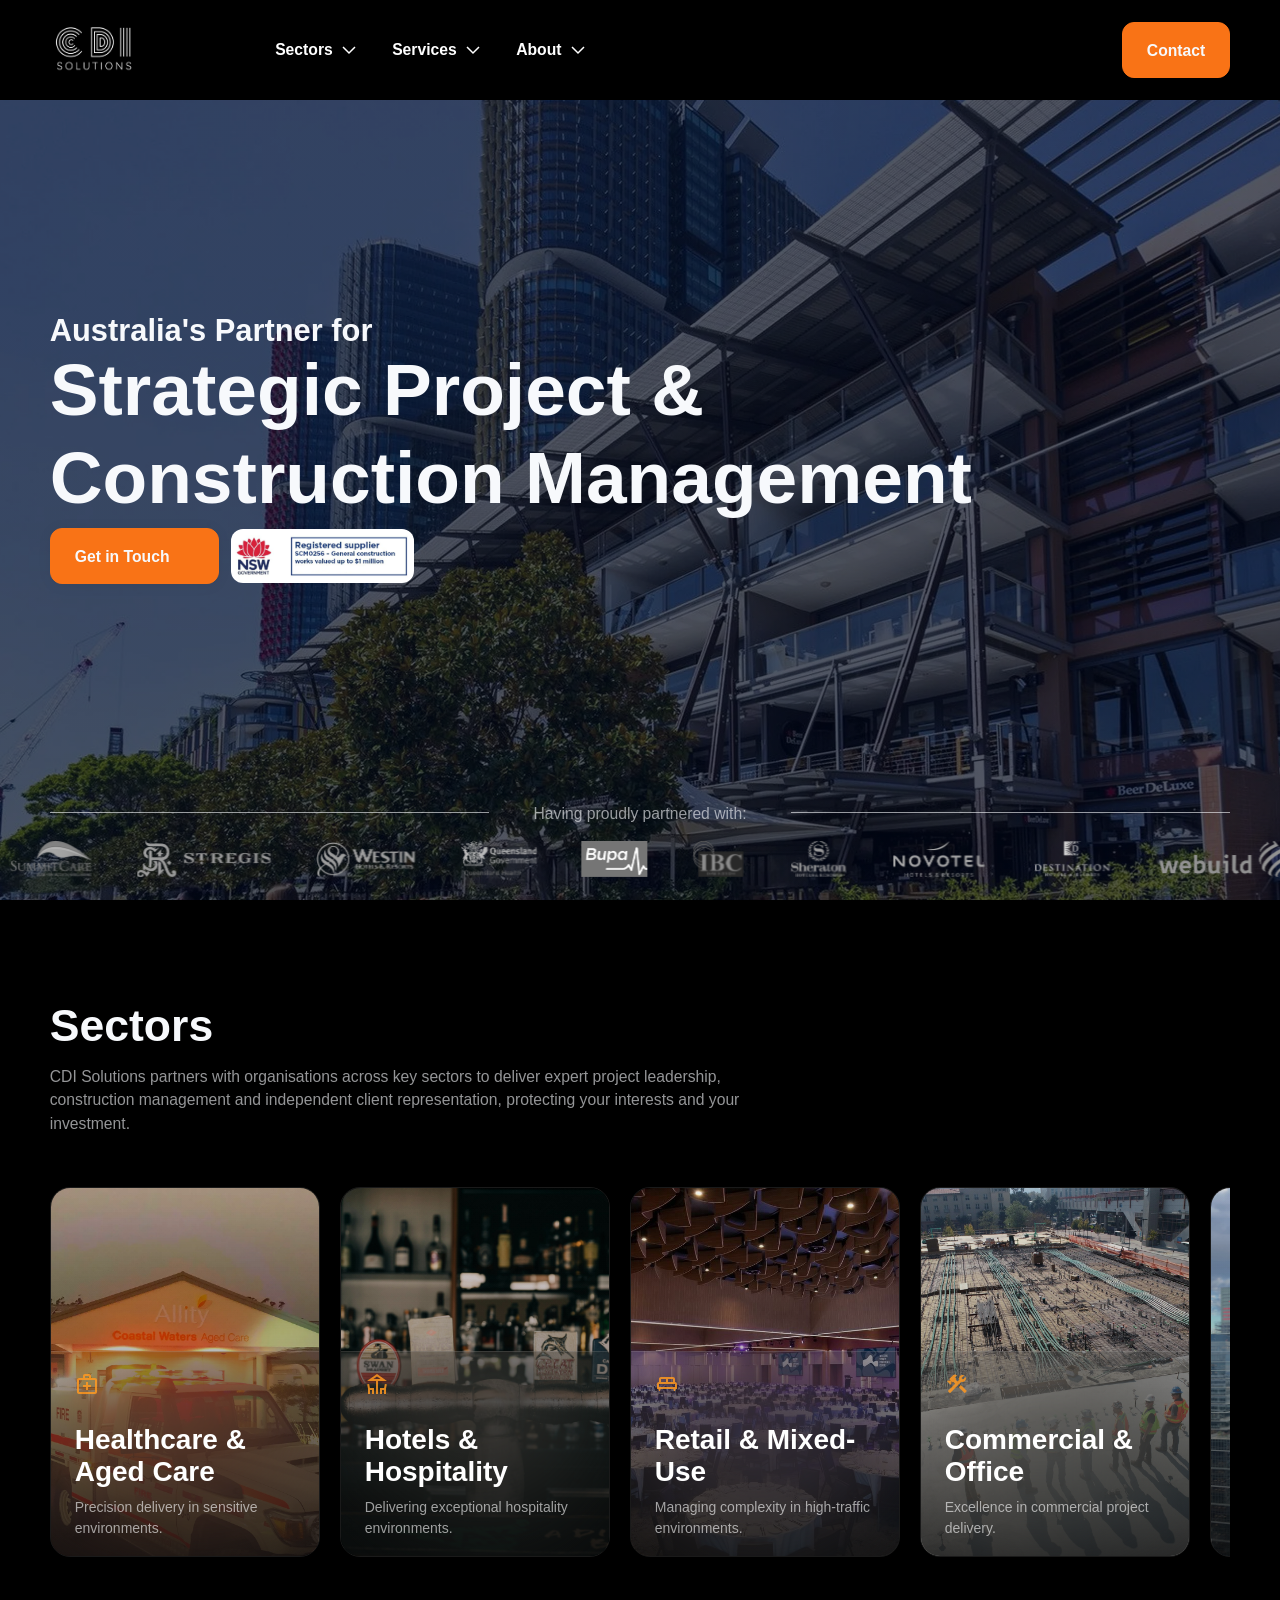
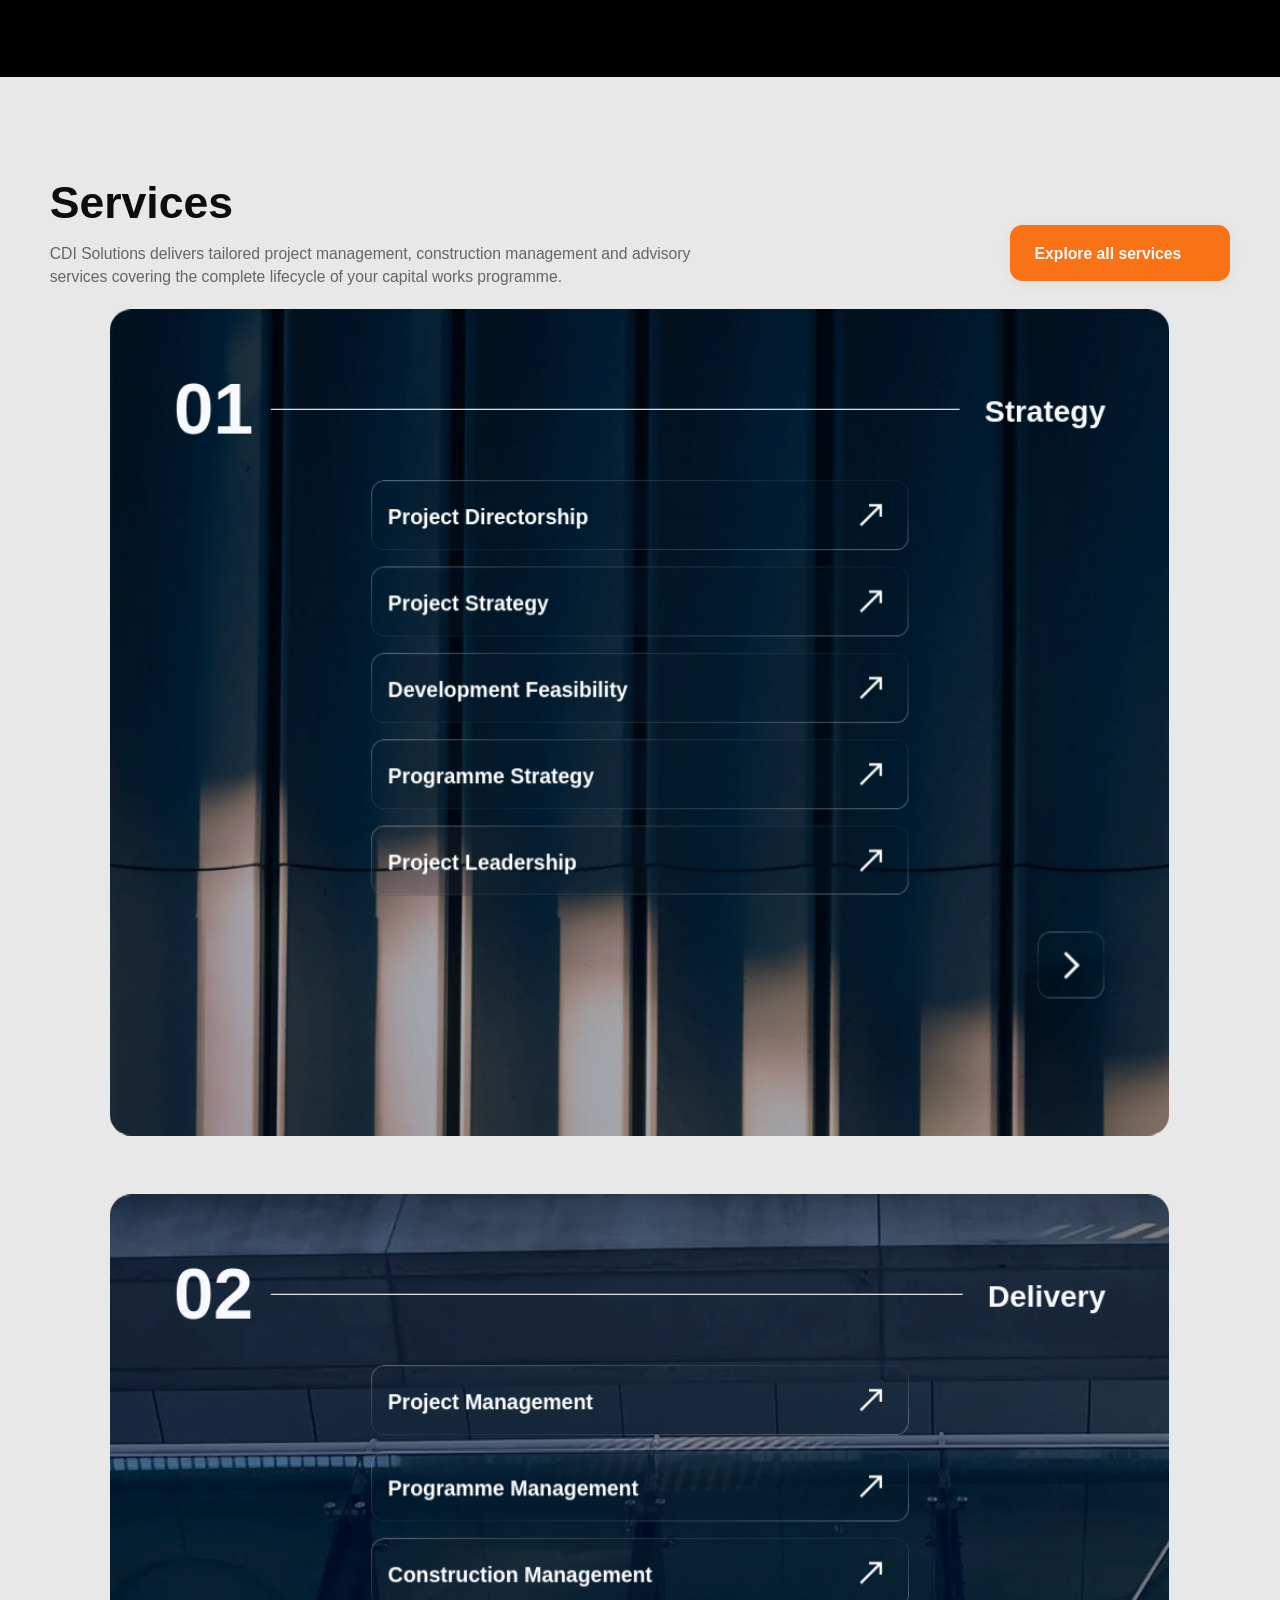
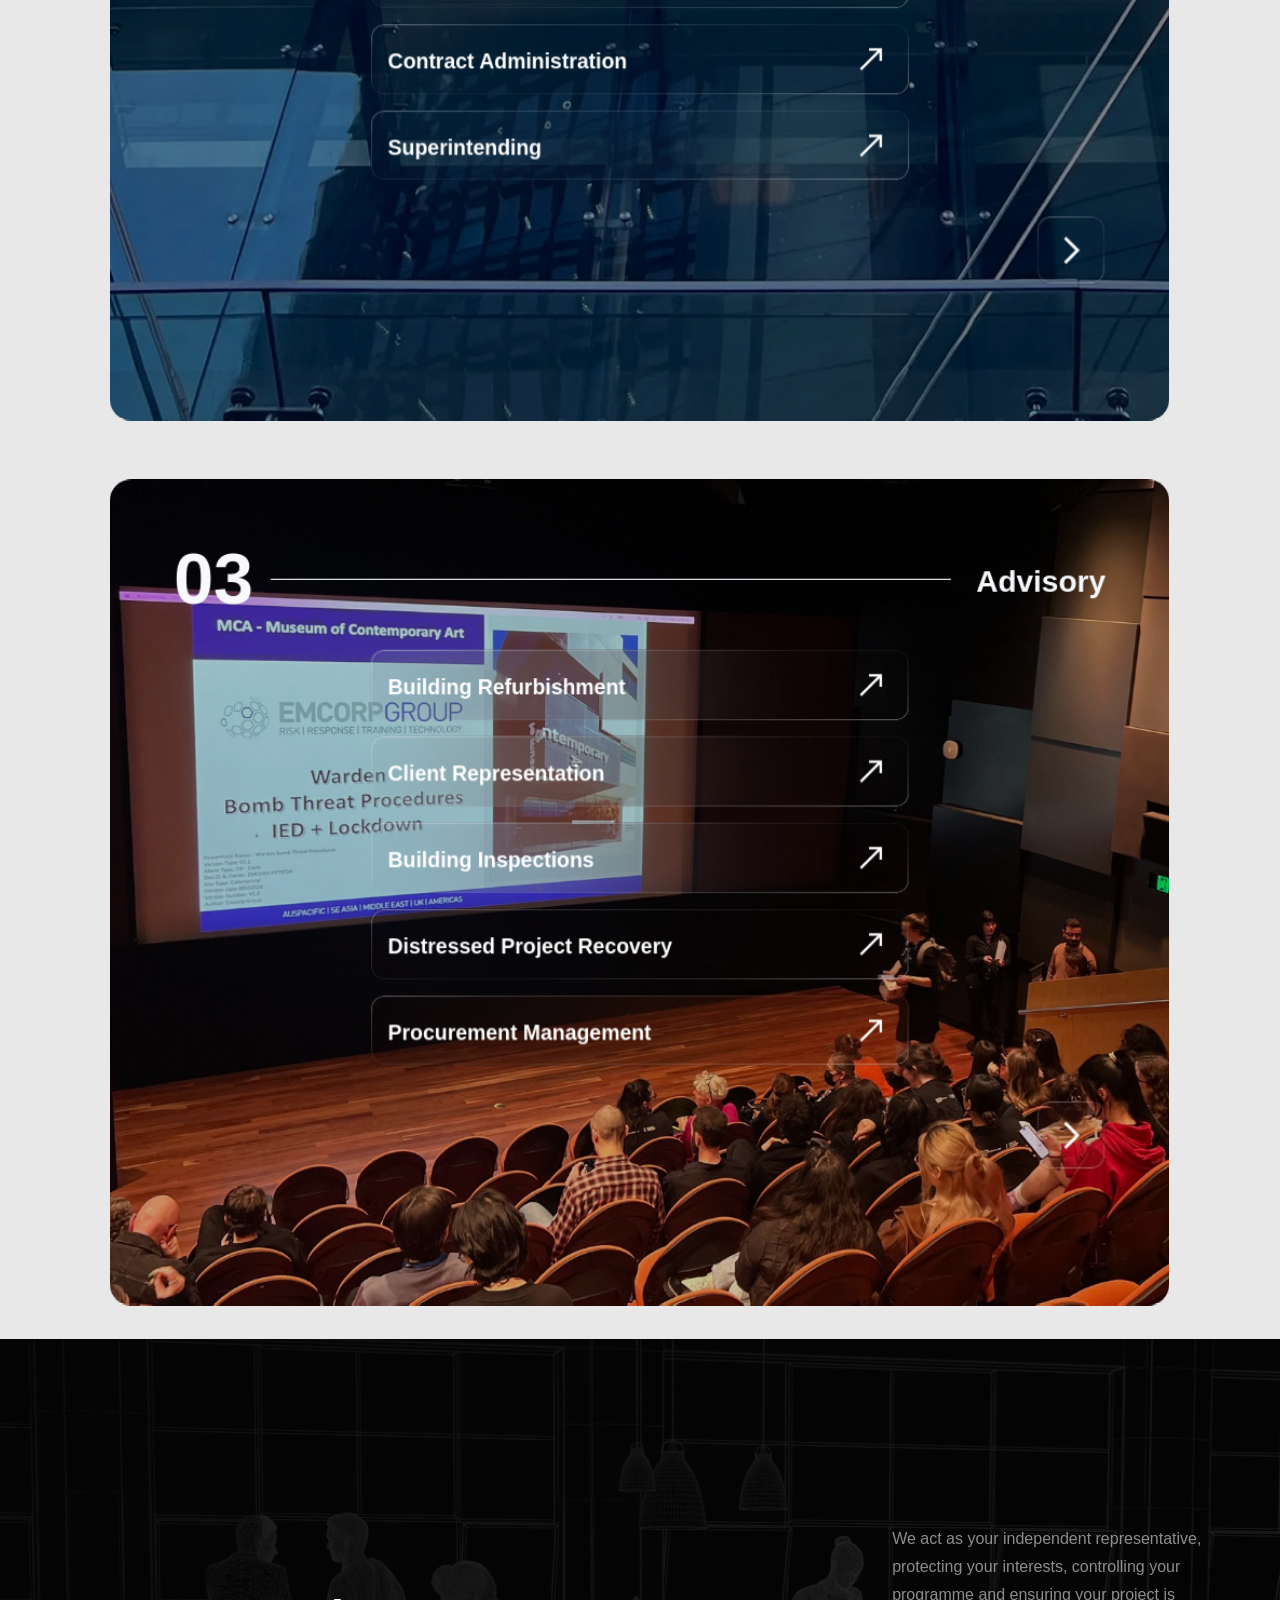
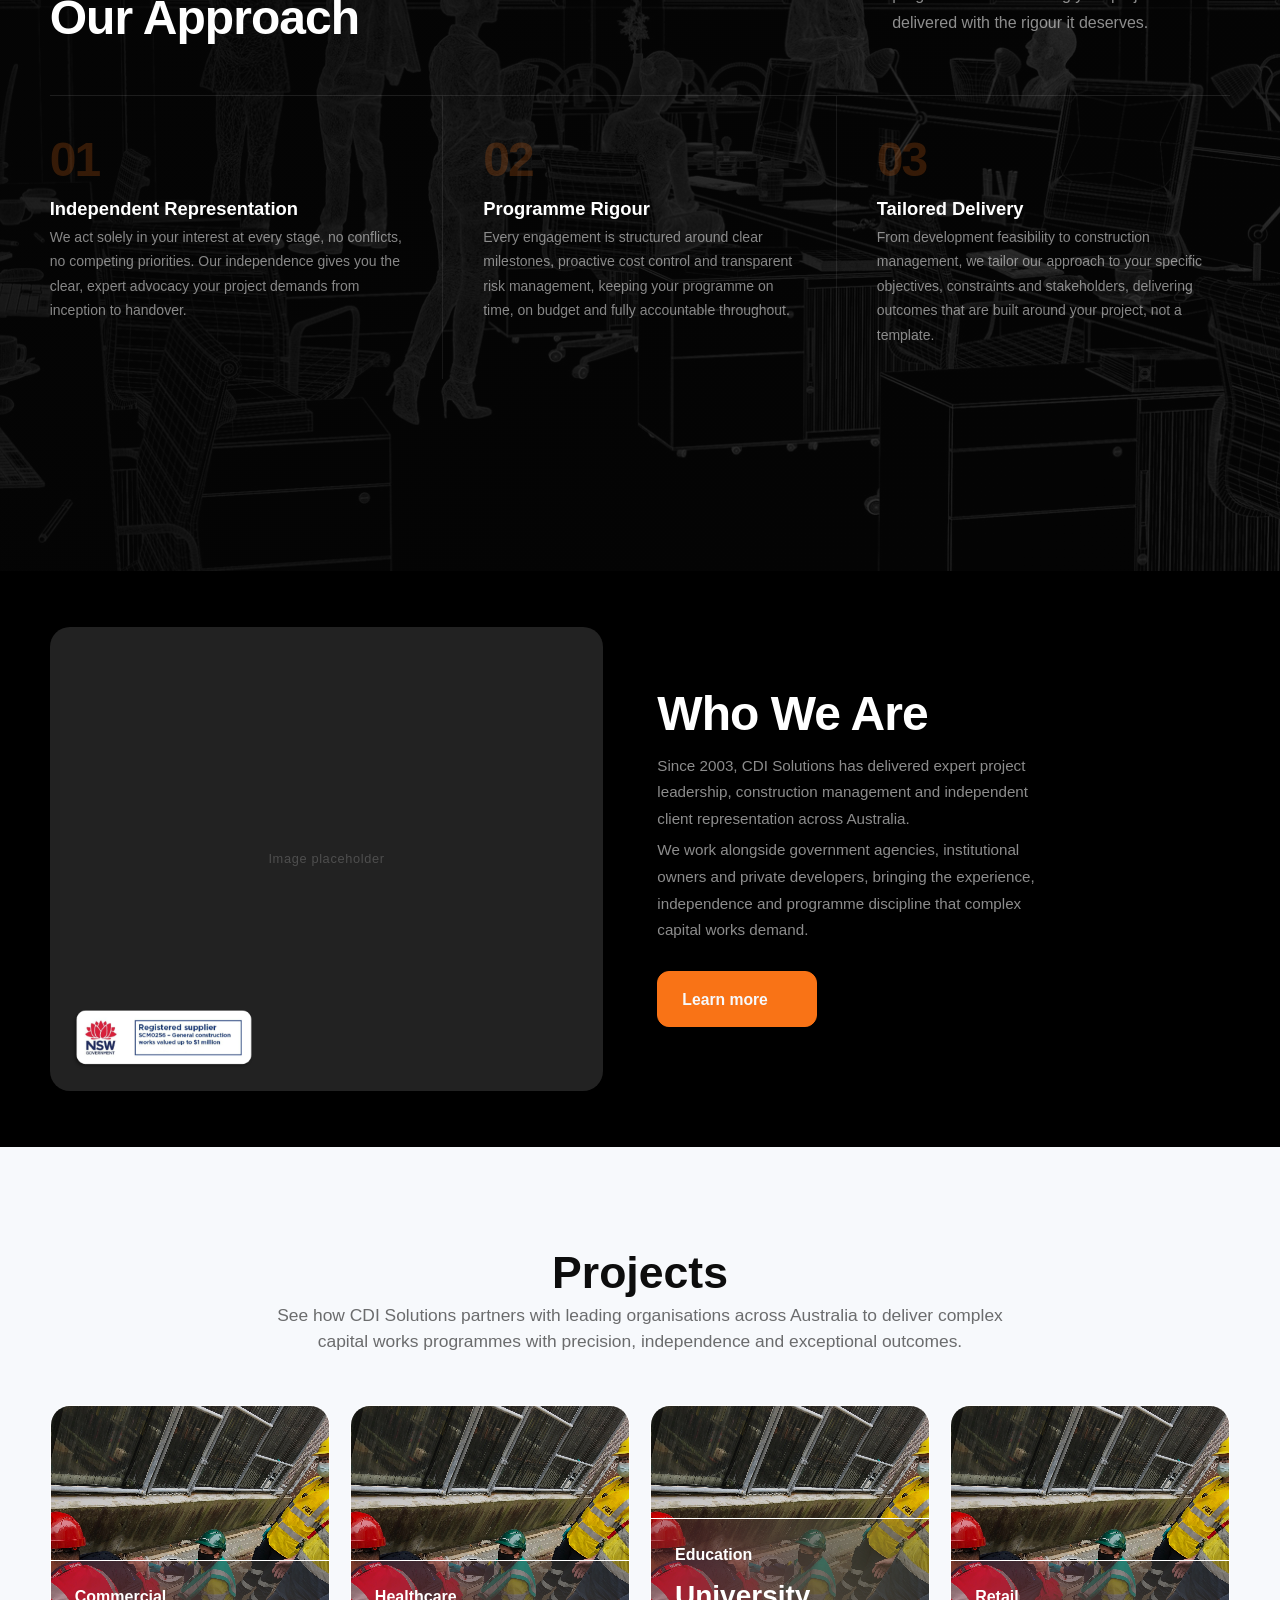
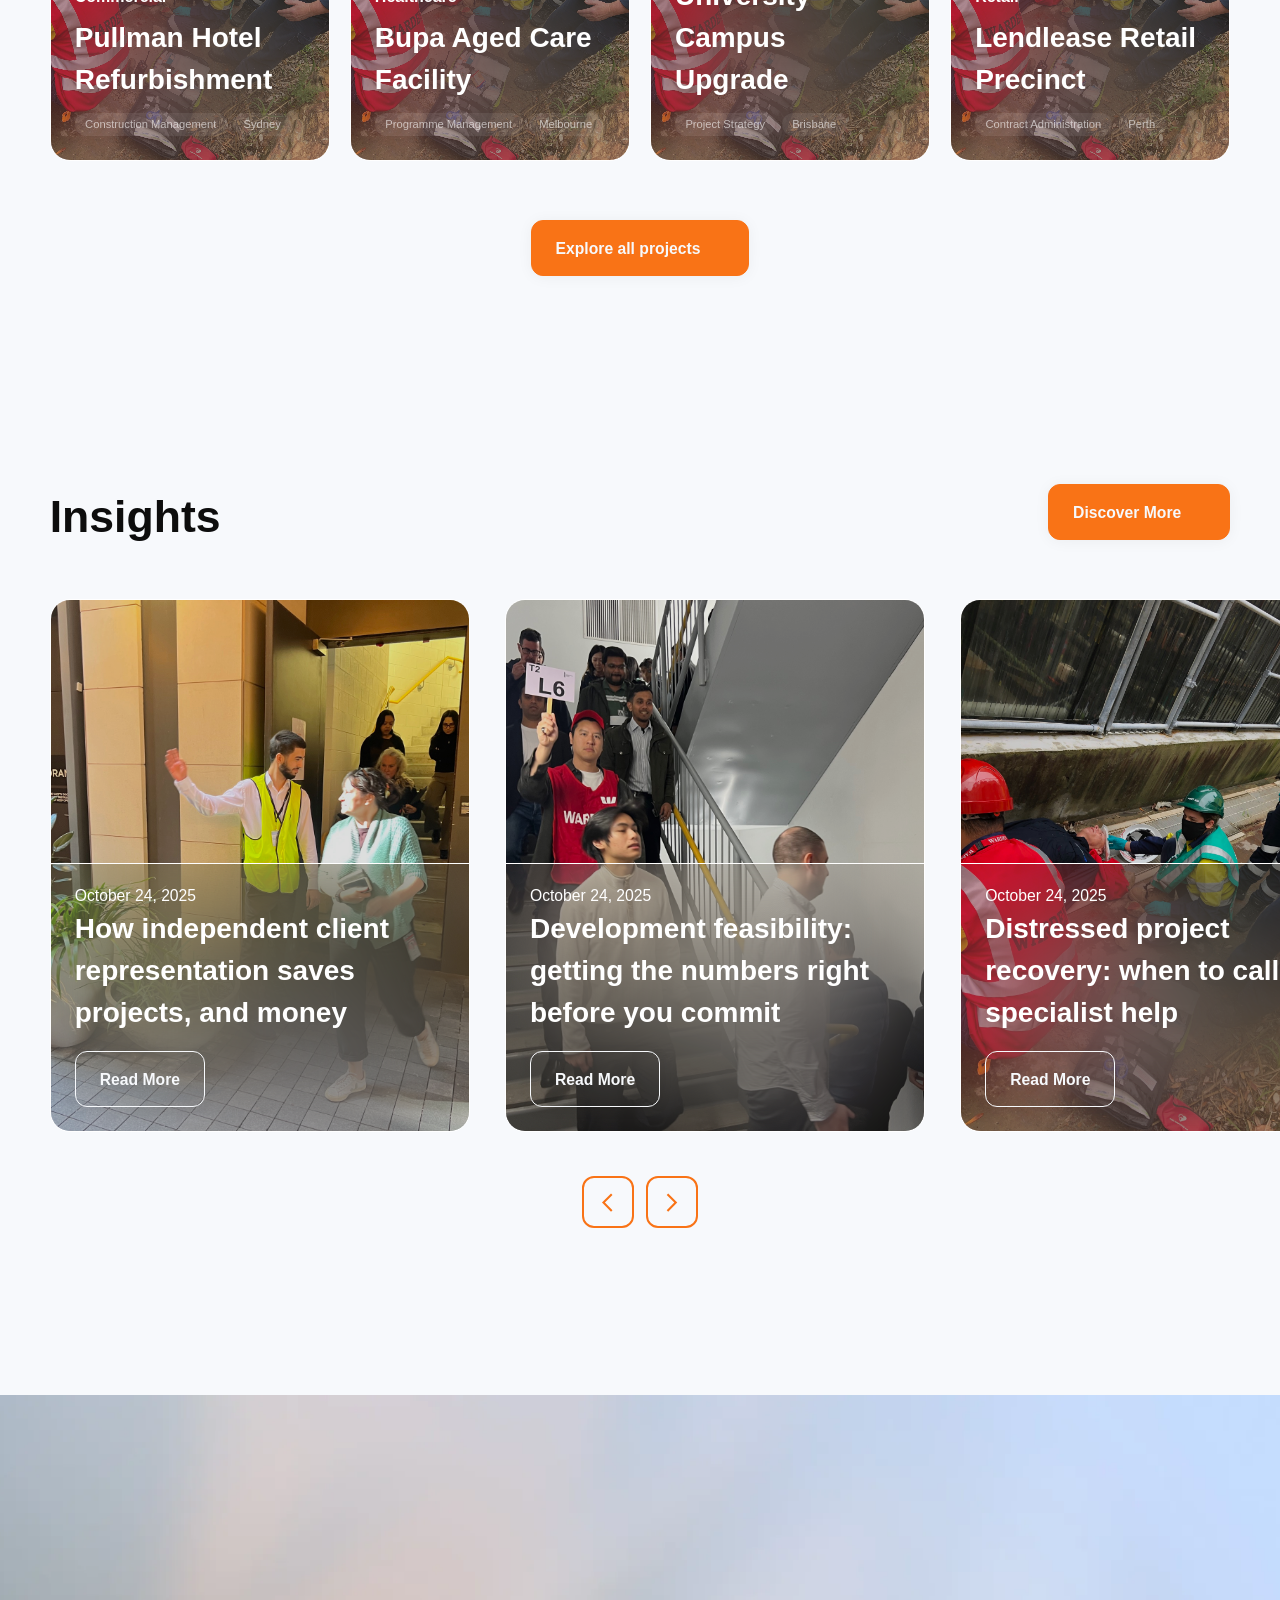
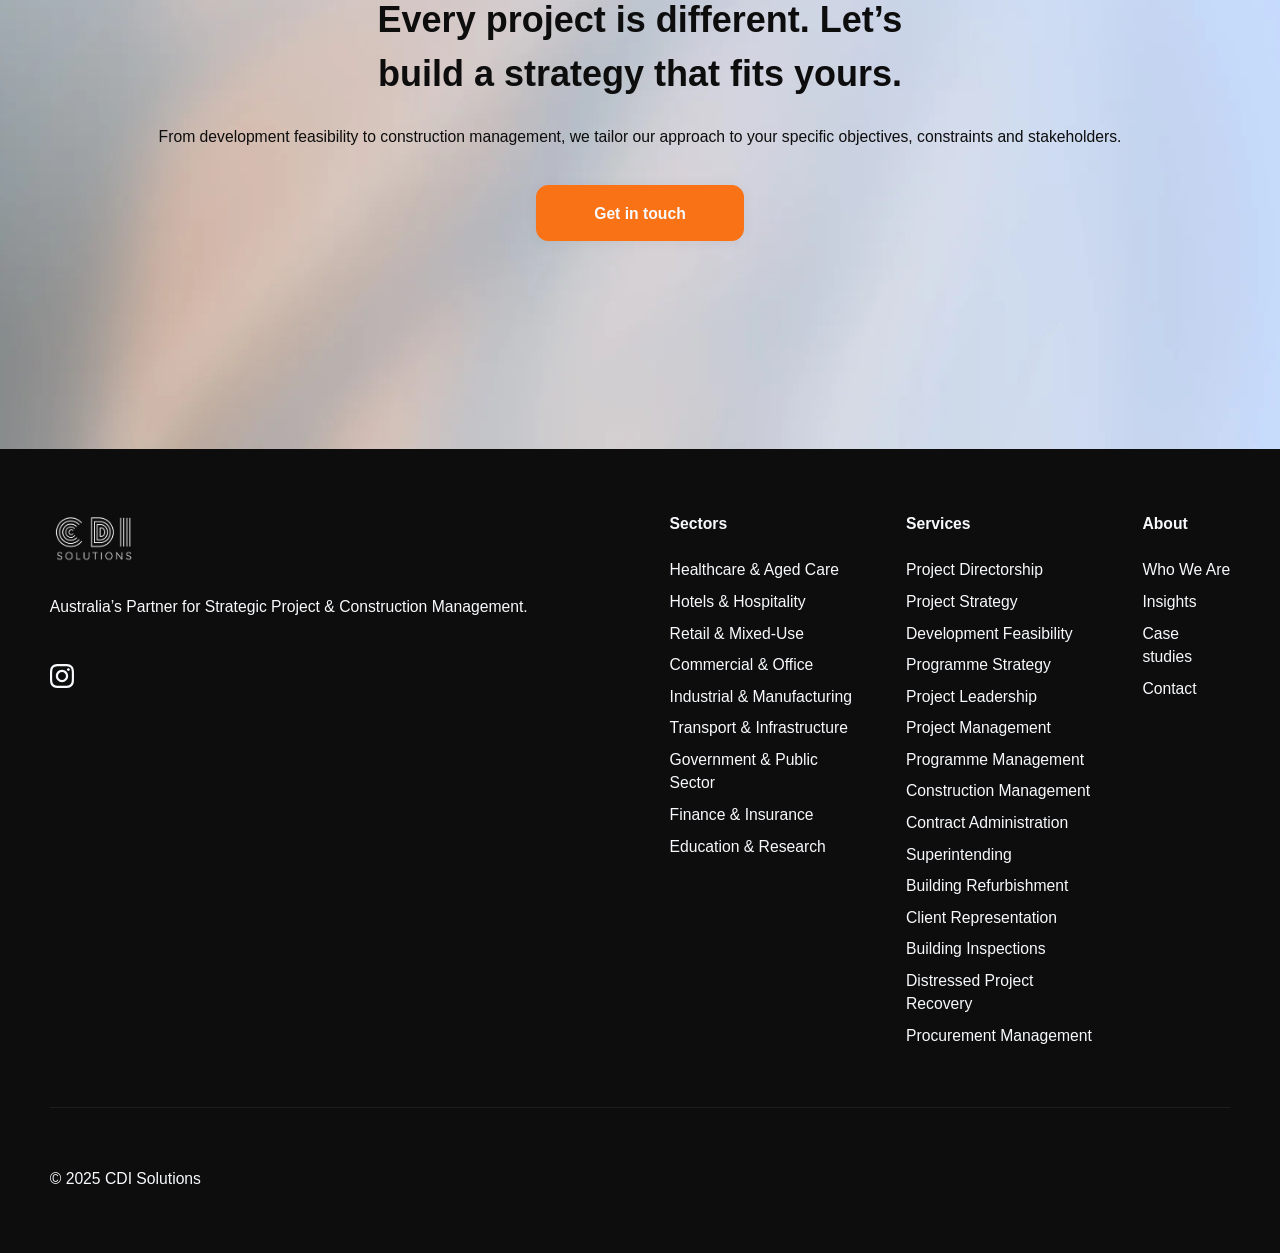
==== index.html @ 41de2fe1 "adam preview site cdi solutions" ====
<!DOCTYPE html>
<html class="w-mod-js w-mod-ix" lang="en">
 <head>
  <meta content="text/html; charset=utf-8" http-equiv="Content-Type"/>
  <style>
   .wf-force-outline-none[tabindex="-1"]:focus{outline:none;}
  </style>
  <title>
   CDI Solutions | Strategic Project &amp; Construction Management
  </title>
  <meta content="CDI Solutions delivers end-to-end project management, construction management and independent client representation across Australia." name="description"/>
  <meta content="CDI Solutions | Strategic Project &amp; Construction Management" property="og:title"/>
  <meta content="CDI Solutions delivers end-to-end project management, construction management and independent client representation across Australia." property="og:description"/>
  <meta content="https://placehold.co/1200x630/001559/ffffff?text=CDI+Solutions" property="og:image"/>
  <meta content="CDI Solutions | Strategic Project &amp; Construction Management" name="twitter:title"/>
  <meta content="CDI Solutions delivers end-to-end project management, construction management and independent client representation across Australia." name="twitter:description"/>
  <meta content="website" property="og:type"/>
  <meta content="summary_large_image" name="twitter:card"/>
  <meta content="width=device-width, initial-scale=1" name="viewport"/>
  <meta content="Webflow" name="generator"/>
  <link href="./assets/webflow.shared.css" rel="stylesheet" type="text/css"/>
  <style>
   @media (min-width:992px) {html.w-mod-js:not(.w-mod-ix) [data-w-id="ac910d5a-4353-01f3-eb7e-4896cd42eb28"] {-webkit-transform:translate3d(0rem, 0rem, null) scale3d(1, 1, 1) rotateX(0) rotateY(0) rotateZ(0) skew(0, 0);-moz-transform:translate3d(0rem, 0rem, null) scale3d(1, 1, 1) rotateX(0) rotateY(0) rotateZ(0) skew(0, 0);-ms-transform:translate3d(0rem, 0rem, null) scale3d(1, 1, 1) rotateX(0) rotateY(0) rotateZ(0) skew(0, 0);transform:translate3d(0rem, 0rem, null) scale3d(1, 1, 1) rotateX(0) rotateY(0) rotateZ(0) skew(0, 0);transform-style:preserve-3d;}}
  </style>
  <script type="text/javascript">
   !function(o,c){var n=c.documentElement,t=" w-mod-";n.className+=t+"js",("ontouchstart"in o||o.DocumentTouch&&c instanceof DocumentTouch)&&(n.className+=t+"touch")}(window,document);
  </script>
  <link href="mailto:adam@cdisolutions.com.au" rel="canonical"/>
  <style>
   .blur-button {
  position: relative;
  border: 1px solid transparent;
  background: transparent;
  color: white;
  backdrop-filter: blur(68px);
  -webkit-backdrop-filter: blur(68px);
  z-index: 0;
  overflow: hidden;
}

/* Gradient border menggunakan pseudo-element */
.blur-button::before {
  content: "";
  position: absolute;
  inset: 0;
  padding: 1px;
  border-radius: inherit;
 	background: linear-gradient(
    -190deg,
    rgba(255, 255, 255, 0.4) 0%,
    rgba(255, 255, 255, 0.2) 15%,
    rgba(255, 255, 255, 0.05) 55%,
    rgba(255, 255, 255, 0.2) 80%,
    rgba(255, 255, 255, 0.4) 100%
  );
  -webkit-mask: 
    linear-gradient(#fff 0 0) content-box, 
    linear-gradient(#fff 0 0);
  -webkit-mask-composite: xor;
  mask-composite: exclude;
  pointer-events: none;
  z-index: -1;
}
  </style>
  <!-- Splide.js CSS (latest version) -->
  <link href="./assets/splide.min.css" rel="stylesheet"/>
  <!-- [Attributes by Finsweet] CMS Tabs -->
  <script async="" src="./assets/cmstabs.js.download">
  </script>
  <!-- [Attributes by Finsweet] CMS Slider -->
  <script async="" src="./assets/cmsslider.js.download">
  </script>
  <style>
   /* CDI Solutions Dark Theme */
:root {
  --swatch--ocean-blue:       #0d0d0d;
  --swatch--core-blue:        #f97316;
  --swatch--core-blue-faded:  #ea6a0a;
  --swatch--light-blue:       #e8e8e8;
  --swatch--border-dark:      #ffffff1a;
  --swatch--border-light:     #ffffff30;
  --swatch--light-faded:      #ffffff12;
}
.nav {
  --_theme---background: #000000;
  background-color: #000000 !important;
  transition: background-color 0.4s ease;
}
.industries_wrap {
  background-color: #000000 !important;
}
section {
  padding-top: var(--_spacing---section-padding--main);
  padding-bottom: var(--_spacing---section-padding--main);
}
.services_wrap {
  padding-bottom: 4rem;
}
.stream_item {
  height: 85vh;
}
.services-card {
  height: 100%;
}
.services_link {
  padding: 0.85rem 1rem;
}
.services_content.u-align-self-center.u-vflex-center-top {
  grid-row-gap: 0.85rem !important;
}
.services-card.u-gap-7 {
  gap: 2rem;
}
@media (max-width: 991px) {
  .project-cards-grid {
    grid-template-columns: repeat(2, 1fr) !important;
  }
}
@media (max-width: 575px) {
  .project-cards-grid {
    grid-template-columns: 1fr !important;
  }
}

/* ===== SECTORS HORIZONTAL SCROLL ===== */
.cdi-sectors-scroll {
  display: flex;
  gap: 1.25rem;
  overflow-x: auto;
  padding-bottom: 1rem;
  scroll-snap-type: x mandatory;
  -webkit-overflow-scrolling: touch;
  scrollbar-width: thin;
  scrollbar-color: rgba(249,115,22,0.4) rgba(255,255,255,0.05);
}
.cdi-sectors-scroll::-webkit-scrollbar { height: 3px; }
.cdi-sectors-scroll::-webkit-scrollbar-track { background: rgba(255,255,255,0.05); }
.cdi-sectors-scroll::-webkit-scrollbar-thumb { background: rgba(249,115,22,0.45); border-radius: 2px; }
.cdi-sector-card {
  flex-shrink: 0;
  width: 270px;
  height: 370px;
  position: relative;
  overflow: hidden;
  border-radius: 1.25rem;
  scroll-snap-align: start;
  border: 1px solid rgba(255,255,255,0.1);
  transition: border-color 0.25s ease;
  text-decoration: none;
  display: flex;
  flex-direction: column;
  cursor: pointer;
}
.cdi-sector-card:hover { border-color: rgba(249,115,22,0.4); }
.cdi-sector-card-img {
  width: 100%;
  height: 100%;
  object-fit: cover;
  position: absolute;
  inset: 0;
  transition: transform 0.55s ease;
}
.cdi-sector-card:hover .cdi-sector-card-img { transform: scale(1.07); }
.cdi-sector-card-overlay {
  position: absolute;
  inset: 0;
  background: linear-gradient(to top, rgba(8,8,8,0.85) 0%, rgba(8,8,8,0.3) 50%, rgba(8,8,8,0.05) 100%);
  z-index: 1;
}
.cdi-sector-card-content {
  position: relative;
  z-index: 2;
  margin-top: auto;
  display: flex;
  flex-direction: column;
  padding: 1.25rem 1.5rem 1.5rem;
  gap: 1.3rem;
  backdrop-filter: blur(68px);
  -webkit-backdrop-filter: blur(68px);
  background: #ffffff03;
  border-top: 1px solid rgba(255,255,255,0.1);
}
.cdi-sector-card-icon {
  width: 1.5rem;
  height: 1.5rem;
  margin-bottom: 0.6rem;
  opacity: 0.85;
  flex-shrink: 0;
  filter: brightness(0) saturate(100%) invert(57%) sepia(82%) saturate(500%) hue-rotate(345deg) brightness(103%);
}
.cdi-sector-card-title {
  font-size: 1.75rem;
  font-weight: 600;
  color: #fff;
  margin: 0;
  line-height: 1.15;
  letter-spacing: 0em;
}
.cdi-sector-card-tagline {
  font-size: 0.875rem;
  font-weight: 400;
  color: rgba(255,255,255,0.6);
  line-height: 1.5;
  margin: 0;
  letter-spacing: 0em;
}
.cdi-sector-card-cta {
  display: none;
}

/* ===== OUR APPROACH ===== */
.cdi-approach-section {
  position: relative;
  overflow: hidden;
}
.cdi-approach-bg {
  position: absolute;
  inset: 0;
  background-size: cover;
  background-position: center;
  z-index: 0;
}
.cdi-approach-overlay {
  position: absolute;
  inset: 0;
  background: linear-gradient(135deg, rgba(5,5,5,0.92) 0%, rgba(5,5,5,0.78) 100%);
  z-index: 1;
}
.cdi-approach-inner {
  position: relative;
  z-index: 2;
  padding-top: 5.5rem;
  padding-bottom: 5.5rem;
  display: flex;
  flex-direction: column;
  gap: 4rem;
}
.cdi-approach-header {
  display: flex;
  align-items: flex-end;
  justify-content: space-between;
  gap: 4rem;
}
.cdi-approach-header-left {
  display: flex;
  flex-direction: column;
  gap: 1rem;
  flex-shrink: 0;
}
.cdi-approach-chip {
  display: inline-flex;
  font-size: 0.68rem;
  font-weight: 700;
  letter-spacing: 0.14em;
  text-transform: uppercase;
  color: #f97316;
  border: 1px solid rgba(249,115,22,0.3);
  border-radius: 100px;
  padding: 0.3rem 0.9rem;
  width: fit-content;
}
.cdi-approach-heading {
  font-size: 3rem;
  font-weight: 800;
  color: #ffffff;
  margin: 0;
  line-height: 1;
  letter-spacing: -0.02em;
}
.cdi-approach-intro {
  color: rgba(255,255,255,0.55);
  font-size: 1rem;
  line-height: 1.75;
  margin: 0;
  max-width: 38ch;
  padding-bottom: 0.25rem;
}
.cdi-approach-pillars {
  display: grid;
  grid-template-columns: repeat(3, 1fr);
  gap: 0;
  border-top: 1px solid rgba(255,255,255,0.1);
}
.cdi-approach-pillar {
  padding: 2.5rem 2.5rem 2.5rem 0;
  border-right: 1px solid rgba(255,255,255,0.08);
  display: flex;
  flex-direction: column;
  gap: 1rem;
}
.cdi-approach-pillar:first-child {
  padding-left: 0;
}
.cdi-approach-pillar:last-child {
  border-right: none;
  padding-right: 0;
  padding-left: 2.5rem;
}
.cdi-approach-pillar:nth-child(2) {
  padding-left: 2.5rem;
}
.cdi-approach-num {
  font-size: 3rem;
  font-weight: 900;
  color: rgba(249,115,22,0.2);
  line-height: 1;
  letter-spacing: -0.04em;
  font-variant-numeric: tabular-nums;
}
.cdi-approach-pillar-title {
  font-size: 1.15rem;
  font-weight: 700;
  color: #ffffff;
  margin: 0;
  line-height: 1.2;
}
.cdi-approach-pillar-desc {
  font-size: 0.875rem;
  color: rgba(255,255,255,0.52);
  line-height: 1.75;
  margin: 0;
}
@media (max-width: 767px) {
  .cdi-approach-header {
    flex-direction: column;
    align-items: flex-start;
    gap: 1.5rem;
  }
  .cdi-approach-pillars {
    grid-template-columns: 1fr;
  }
  .cdi-approach-pillar,
  .cdi-approach-pillar:first-child,
  .cdi-approach-pillar:nth-child(2),
  .cdi-approach-pillar:last-child {
    padding: 2rem 0;
    border-right: none;
    border-bottom: 1px solid rgba(255,255,255,0.08);
  }
  .cdi-approach-pillar:last-child { border-bottom: none; }
}

/* ===== WHO WE ARE ===== */
.cdi-who-section {
  display: grid;
  grid-template-columns: 45% 1fr;
  min-height: 560px;
  background: #000000;
  padding: 3.5rem 0 3.5rem calc((100% - var(--container--main)) / 2);
}
.cdi-who-image-col { overflow: hidden; border-radius: 1.25rem; }
.cdi-who-img-placeholder {
  width: 100%;
  height: 100%;
  min-height: 400px;
  background: #222222;
  display: flex;
  align-items: center;
  justify-content: center;
  font-size: 0.8rem;
  color: rgba(255,255,255,0.2);
  letter-spacing: 0.05em;
  position: relative;
}
.cdi-who-content-col {
  display: flex;
  flex-direction: column;
  justify-content: center;
  gap: 1.25rem;
  padding: 4rem 3.375rem;
}
.cdi-who-heading {
  font-size: 3rem;
  font-weight: 800;
  color: #ffffff;
  margin: 0 0 0.75rem;
  letter-spacing: -0.02em;
}
.cdi-who-body {
  color: rgba(255,255,255,0.55);
  font-size: 0.95rem;
  line-height: 1.75;
  letter-spacing: 0em;
  margin: 0;
  max-width: 46ch;
}
.cdi-who-qual {
  position: absolute;
  bottom: 1.25rem;
  left: 1.25rem;
  width: fit-content;
}
.cdi-hero-cta-row {
  display: flex;
  align-items: center;
  gap: 0.75rem;
}
.cdi-hero-badge-wrap {
  border-radius: 0.75rem;
  overflow: hidden;
  height: 3.4rem;
  flex-shrink: 0;
}
.cdi-hero-badge {
  height: 100%;
  width: auto;
  display: block;
}
.cdi-who-qual-badge {
  height: 64px;
  width: auto;
  display: block;
  border-radius: 6px;
}
@media (max-width: 767px) {
  .cdi-who-section { grid-template-columns: 1fr; padding: 3.5rem 0; }
  .cdi-who-img-placeholder { min-height: 260px; }
  .cdi-who-image-col { border-radius: 1.25rem; margin: 0 1.5rem; }
  .cdi-who-content-col { padding: 2.5rem 1.5rem; text-align: center; align-items: center; }
  .cdi-who-content-col .btn_main_wrap { align-self: center; }
  .cdi-who-qual { position: absolute; bottom: 1rem; left: 1rem; }

  .cdi-approach-header { flex-direction: column; align-items: center; text-align: center; gap: 1.5rem; }
  .cdi-approach-header-left { align-items: center; }
  .cdi-approach-intro { text-align: center; max-width: 100%; }
  .cdi-approach-pillars { grid-template-columns: 1fr; border-top: none; }
  .cdi-approach-pillar { text-align: center; align-items: center; padding: 2rem 0; border-right: none; border-top: 1px solid rgba(255,255,255,0.1); }
  .cdi-approach-pillar:first-child { padding-left: 0; }
  .cdi-approach-pillar:last-child { padding-right: 0; padding-left: 0; }
  .cdi-approach-pillar:nth-child(2) { padding-left: 0; }
}

/* ===== PROJECT CARDS ===== */
.project-cards-grid {
  display: grid;
  grid-template-columns: repeat(4, 1fr);
  gap: 1.25rem;
}
.cdi-project-placeholder {
  background-image: url(./assets/68fac81860379c5ec54a7814_IMG_2552.jpg);
  background-size: cover;
  background-position: center;
}
.cdi-project-sector {
  font-size: 1rem;
  font-weight: 600;
  letter-spacing: 0em;
  color: #ffffff;
  margin-bottom: 0.5rem;
}
.cdi-project-tags {
  display: flex;
  flex-wrap: wrap;
  gap: 0.4rem;
  margin-top: 0.75rem;
}
.cdi-project-tag {
  font-size: 0.7rem;
  padding: 0.2rem 0.65rem;
  border-radius: 100px;
  background: rgba(255,255,255,0.08);
  color: rgba(255,255,255,0.6);
}
@media (max-width: 991px) {
  .project-cards-grid { grid-template-columns: repeat(2, 1fr); }
}
@media (max-width: 767px) {
  .project-cards-grid { grid-template-columns: 1fr; }
}

  </style>
 </head>
 <body>
  <div class="page_wrap">
   <div class="global_css">
    <div class="global_code_base w-embed">
     <style>
      :root {
  --site--max-width: min(var(--site--width), 100vw);
  --container--main: calc(var(--site--max-width) - var(--site--margin) * 2);
  --container--full: calc(100vw - var(--site--margin) * 2);
  --container--small: calc(var(--column-width--plus-gutter) * (var(--site--column-count) - 2) - var(--site--gutter));
  --site--gutter-total: calc(var(--site--gutter) * (var(--site--column-count) - 1));
  --column-width--1: calc((var(--container--main) - var(--site--gutter-total)) / var(--site--column-count));
  --column-width--plus-gutter: calc(var(--column-width--1) + var(--site--gutter));
  --column-width--2: calc(var(--column-width--plus-gutter) * 2 - var(--site--gutter));
  --column-width--3: calc(var(--column-width--plus-gutter) * 3 - var(--site--gutter));
  --column-width--4: calc(var(--column-width--plus-gutter) * 4 - var(--site--gutter));
  --column-width--5: calc(var(--column-width--plus-gutter) * 5 - var(--site--gutter));
  --column-width--6: calc(var(--column-width--plus-gutter) * 6 - var(--site--gutter));
  --column-width--7: calc(var(--column-width--plus-gutter) * 7 - var(--site--gutter));
  --column-width--8: calc(var(--column-width--plus-gutter) * 8 - var(--site--gutter));
  --column-width--9: calc(var(--column-width--plus-gutter) * 9 - var(--site--gutter));
  --column-width--10: calc(var(--column-width--plus-gutter) * 10 - var(--site--gutter));
  --column-width--11: calc(var(--column-width--plus-gutter) * 11 - var(--site--gutter));
  --column-width--12: calc(var(--column-width--plus-gutter) * 12 - var(--site--gutter));
  --column-margin--1: calc(var(--column-width--plus-gutter) * 1);
  --column-margin--2: calc(var(--column-width--plus-gutter) * 2);
  --column-margin--3: calc(var(--column-width--plus-gutter) * 3);
  --column-margin--4: calc(var(--column-width--plus-gutter) * 4);
  --column-margin--5: calc(var(--column-width--plus-gutter) * 5);
  --column-margin--6: calc(var(--column-width--plus-gutter) * 6);
  --column-margin--7: calc(var(--column-width--plus-gutter) * 7);
  --column-margin--8: calc(var(--column-width--plus-gutter) * 8);
  --column-margin--9: calc(var(--column-width--plus-gutter) * 9);
  --column-margin--10: calc(var(--column-width--plus-gutter) * 10);
  --column-margin--11: calc(var(--column-width--plus-gutter) * 11);
  --column-margin--12: calc(var(--column-width--plus-gutter) * 12);
  --breakout-start: [full-start] minmax(0, 1fr) [content-start];
  --breakout-end: [content-end] minmax(0, 1fr) [full-end];
  --grid-breakout-single: var(--breakout-start) minmax(0, var(--container--main)) var(--breakout-end);
  --grid-breakout: var(--breakout-start) repeat(var(--site--column-count), minmax(0, var(--column-width--1))) var(--breakout-end);
  --grid-main: repeat(var(--site--column-count), minmax(0, 1fr));
  --grid-1: repeat(1, minmax(0, 1fr));
  --grid-2: repeat(2, minmax(0, 1fr));
  --grid-3: repeat(3, minmax(0, 1fr));
  --grid-4: repeat(4, minmax(0, 1fr));
  --grid-5: repeat(5, minmax(0, 1fr));
  --grid-6: repeat(6, minmax(0, 1fr));
  --grid-7: repeat(7, minmax(0, 1fr));
  --grid-8: repeat(8, minmax(0, 1fr));
  --grid-9: repeat(9, minmax(0, 1fr));
  --grid-10: repeat(10, minmax(0, 1fr));
  --grid-11: repeat(11, minmax(0, 1fr));
  --grid-12: repeat(12, minmax(0, 1fr));
  --grid-14: repeat(14, minmax(0, 1fr));
  --grid-16: repeat(16, minmax(0, 1fr)); 
	--_typography---text-transform--none: none;
	--_typography---text-transform--uppercase: uppercase;
	--_typography---text-transform--captialize: capitalize;
	--_typography---text-transform--lowercase: lowercase;
}
* {
	vertical-align: bottom;
}
::before, ::after {
	box-sizing: border-box;
}
button {
	background-color: unset;
	padding: unset;
	text-align: inherit;
}
button:not(:disabled) {
	cursor: pointer;
}
video {
	width: 100%;
	object-fit: cover;
}
video.wf-empty {
	padding: 0;
}
svg {
	max-width: 100%;
}
section, header, footer {
	position: relative;
}
@media (prefers-color-scheme: light) {
	option {
		color: black;
	}
}
img::selection {
	background: transparent;
}
/* Typography */
body {
	text-transform: var(--_text-style---text-transform);
	font-smoothing: antialiased;
	-webkit-font-smoothing: antialiased;
}
a:not([class]) {
	text-decoration: underline;
}
h1,h2,h3,h4,h5,h6,p,blockquote,label,figure {
	font-family: inherit;
	font-size: inherit;
	font-weight: inherit;
	line-height: inherit;
	letter-spacing: inherit;
	text-transform: inherit;
	text-wrap: inherit;
	margin-top: 0;
	margin-bottom: 0;
}
:is(.u-margin-trim, .u-rich-text) > :not(:not(.w-condition-invisible) ~ :not(.w-condition-invisible)) {
	margin-top: 0;
}
:is(.u-margin-trim, .u-rich-text) > :not(:has(~ :not(.w-condition-invisible))) {
	margin-bottom: 0;
}
.w-richtext a {
	position: relative;
	z-index: 4;
}
.u-child-contain > * {
	display: inline-block;
	width: 100%;
	max-width: inherit;
	margin-top: 0;
}
:is(h1,h2,h3,h4,h5,h6,p):not(.u-text-trim-off,:has([class*="u-text-style-"]))::before,
[class*="u-text-style-"]:not(.u-text-trim-off,:has(h1,h2,h3,h4,h5,h6,p))::before {
	content: "";
	display: table;
	margin-bottom: calc(-0.5lh + var(--_text-style---trim-top));
}
:is(h1,h2,h3,h4,h5,h6,p):not(.u-text-trim-off,:has([class*="u-text-style-"]))::after,
[class*="u-text-style-"]:not(.u-text-trim-off,:has(h1,h2,h3,h4,h5,h6,p))::after {
	content: "";
	display: table;
	margin-bottom: calc(-0.5lh + var(--_text-style---trim-bottom));
}

.u-line-clamp-1, .u-line-clamp-2, .u-line-clamp-3, .u-line-clamp-4 {
	-webkit-line-clamp: 1;
	-webkit-box-orient: vertical;
}
.u-line-clamp-2 { -webkit-line-clamp: 2; }
.u-line-clamp-3 { -webkit-line-clamp: 3; }
.u-line-clamp-4 { -webkit-line-clamp: 4; }

/* Hide */
.u-hide-if-empty:empty,
.u-hide-if-empty:not(:has(> :not(.w-condition-invisible))),
.u-hide-if-empty-cms:not(:has(.w-dyn-item)),
.w-richtext[class*="u-text-style-"] > :not(h1,h2,h3,h4,h5,h6,p,blockquote,ul,ol,span),
.u-embed-js,
.u-embed-css {
	display: none !important;
}

/* Focus State */
a, button, [tabindex],
.w-checkbox-input--inputType-custom,
.w-form-formradioinput--inputType-custom {
	outline-offset: var(--focus--offset-outer);
}
a:focus-visible,
button:focus-visible,
[tabindex]:focus-visible,
.w-checkbox:has(:focus-visible) .w-checkbox-input--inputType-custom,
.w-radio:has(:focus-visible) .w-form-formradioinput--inputType-custom {
	outline-color: var(--_theme---text);
	outline-width: var(--focus--width);
	outline-style: solid;
}
.w-checkbox-input--inputType-custom.w--redirected-focus,
.w-form-formradioinput--inputType-custom.w--redirected-focus {
	box-shadow: none;
}

/* Global / Clickable Component */
.wf-design-mode .g_clickable_wrap {
	z-index: 0;
}
.g_clickable_wrap a[href="#"] {
	display: none;
}
.g_clickable_wrap a[href="#"] ~ button {
	display: block;
}
     </style>
    </div>
   </div>
   <div class="styleguide_guide_wrap">
    <div class="w-embed">
     <style>
      html:not(.wf-design-mode) .styleguide_guide_wrap {
	display: none;
}
.styleguide_guide_layout {
	counter-reset: gridguides;
}
.styleguide_guide_layout > div::before {
  counter-increment: gridguides;
  content: counter(gridguides);
}
     </style>
    </div>
    <div class="styleguide_guide_contain u-container">
     <div class="styleguide_guide_layout u-grid-custom">
      <div class="styleguide_guide_column u-vflex-center-bottom">
      </div>
      <div class="styleguide_guide_column u-vflex-center-bottom">
      </div>
      <div class="styleguide_guide_column u-vflex-center-bottom">
      </div>
      <div class="styleguide_guide_column u-vflex-center-bottom">
      </div>
      <div class="styleguide_guide_column u-vflex-center-bottom">
      </div>
      <div class="styleguide_guide_column u-vflex-center-bottom">
      </div>
      <div class="styleguide_guide_column u-vflex-center-bottom">
      </div>
      <div class="styleguide_guide_column u-vflex-center-bottom">
      </div>
      <div class="styleguide_guide_column u-vflex-center-bottom">
      </div>
      <div class="styleguide_guide_column u-vflex-center-bottom">
      </div>
      <div class="styleguide_guide_column u-vflex-center-bottom">
      </div>
      <div class="styleguide_guide_column u-vflex-center-bottom">
      </div>
      <div class="styleguide_guide_column u-vflex-center-bottom">
      </div>
      <div class="styleguide_guide_column u-vflex-center-bottom">
      </div>
      <div class="styleguide_guide_column u-vflex-center-bottom">
      </div>
      <div class="styleguide_guide_column u-vflex-center-bottom">
      </div>
      <div class="styleguide_guide_column u-vflex-center-bottom">
      </div>
      <div class="styleguide_guide_column u-vflex-center-bottom">
      </div>
      <div class="styleguide_guide_column u-vflex-center-bottom">
      </div>
      <div class="styleguide_guide_column u-vflex-center-bottom">
      </div>
      <div class="styleguide_guide_column u-vflex-center-bottom">
      </div>
      <div class="styleguide_guide_column u-vflex-center-bottom">
      </div>
      <div class="styleguide_guide_column u-vflex-center-bottom">
      </div>
      <div class="styleguide_guide_column u-vflex-center-bottom">
      </div>
     </div>
    </div>
   </div>
   <div class="nav w-nav" data-animation="default" data-collapse="medium" data-duration="0" data-easing="ease" data-easing2="ease" data-w-id="6220be0a-1a73-f8a0-0566-343d50a5d5fb" data-wf--global-navbar-transparant--variant="base" role="banner" style="will-change: background; background-color: transparent;">
    <div class="nav_contain u-container-full">
     <div aria-controls="w-nav-overlay-0" aria-expanded="false" aria-haspopup="menu" aria-label="menu" class="mobile_menu_button w-nav-button" role="button" style="-webkit-user-select: text;" tabindex="0">
      <svg class="mobile_menu_open" fill="none" viewbox="0 0 24 24" width="100%" xmlns="http://www.w3.org/2000/svg">
       <g clip-path="url(#clip0_2188_3574)">
        <path d="M3 18H21V16H3V18ZM3 13H21V11H3V13ZM3 6V8H21V6H3Z" fill="currentColor">
        </path>
       </g>
      </svg>
      <svg class="mobile_menu_close" fill="none" viewbox="0 0 24 24" width="100%" xmlns="http://www.w3.org/2000/svg">
       <g clip-path="url(#clip0_2188_3577)">
        <path d="M6.34292 19.4142L19.0708 6.68629L17.6566 5.27208L4.92871 18L6.34292 19.4142Z" fill="currentColor">
        </path>
        <path d="M6.34326 5L4.92905 6.41421L17.657 19.1421L19.0712 17.7279L6.34326 5Z" fill="currentColor">
        </path>
       </g>
      </svg>
     </div>
     <a aria-label="CDI Solutions Home" class="nav_logo_wrap w-inline-block w--current" href="mailto:adam@cdisolutions.com.au">
      <img alt="CDI Solutions" class="nav_1_logo" src="./cdisolutionstransperantwhite.png" style="height:56px;width:auto;"/>
     </a>
     <nav class="nav_layout w-nav-menu" role="navigation">
      <div class="nav_scroll">
       <ul class="nav_links_wrap is-desktop w-list-unstyled" role="list">
        <li class="nav_1_links_item">
         <div class="nav_1_dropdown_component w-dropdown" data-delay="400" data-hover="true">
          <div aria-controls="w-dropdown-list-0" aria-expanded="false" aria-haspopup="menu" class="nav_1_links_link is-desktop w-dropdown-toggle" id="w-dropdown-toggle-0" role="button" tabindex="0">
           <div class="nav_1_links_text">
            Sectors
           </div>
           <svg class="nav_1_links_svg" fill="none" viewbox="0 0 24 24" width="100%" xmlns="http://www.w3.org/2000/svg">
            <path d="M6 8.99993L12 14.9999L18 8.99988" stroke="currentColor" stroke-miterlimit="16" stroke-width="1.5">
            </path>
           </svg>
          </div>
          <nav aria-labelledby="w-dropdown-toggle-0" class="nav_1_dropdown_main_wrap is-desktop w-dropdown-list" id="w-dropdown-list-0" style="display: none; opacity: 0; transform: translate3d(0px, 1rem, 0px) scale3d(1, 1, 1) rotateX(0deg) rotateY(0deg) rotateZ(0deg) skew(0deg, 0deg); transform-style: preserve-3d;">
           <div class="nav_1_dropdown_main_content">
            <div class="nav_1_dropdown_main_scroll is-desktop w-dyn-list">
             <div class="nav_1_dropdown_list w-dyn-items" role="list">
              <div class="nav_1_dropdown_item w-dyn-item" role="listitem">
               <a class="nav_1_dropdown_link is-desktop w-inline-block" href="mailto:adam@cdisolutions.com.au" tabindex="0">
                <img alt="" class="nav_1_dropdown_icon" loading="lazy" src="./assets/689409788241475bfb925832_medical_services.svg"/>
                <div class="nav_1_dropdown_text">
                 Healthcare &amp; Aged Care
                </div>
               </a>
              </div>
              <div class="nav_1_dropdown_item w-dyn-item" role="listitem">
               <a class="nav_1_dropdown_link is-desktop w-inline-block" href="mailto:adam@cdisolutions.com.au" tabindex="0">
                <img alt="" class="nav_1_dropdown_icon" loading="lazy" src="./assets/689409644818ae3dc27eed9d_deck.svg"/>
                <div class="nav_1_dropdown_text">
                 Hotels &amp; Hospitality
                </div>
               </a>
              </div>
              <div class="nav_1_dropdown_item w-dyn-item" role="listitem">
               <a class="nav_1_dropdown_link is-desktop w-inline-block" href="mailto:adam@cdisolutions.com.au" tabindex="0">
                <img alt="" class="nav_1_dropdown_icon" loading="lazy" src="./assets/689409506d74ee4e85f714d7_king_bed.svg"/>
                <div class="nav_1_dropdown_text">
                 Retail &amp; Mixed-Use
                </div>
               </a>
              </div>
              <div class="nav_1_dropdown_item w-dyn-item" role="listitem">
               <a class="nav_1_dropdown_link is-desktop w-inline-block" href="mailto:adam@cdisolutions.com.au" tabindex="0">
                <img alt="" class="nav_1_dropdown_icon" loading="lazy" src="./assets/6894093fe2364f6001520cf1_construction.svg"/>
                <div class="nav_1_dropdown_text">
                 Commercial &amp; Office
                </div>
               </a>
              </div>
              <div class="nav_1_dropdown_item w-dyn-item" role="listitem">
               <a class="nav_1_dropdown_link is-desktop w-inline-block" href="mailto:adam@cdisolutions.com.au" tabindex="0">
                <img alt="" class="nav_1_dropdown_icon" loading="lazy" src="./assets/6894092b8d6058a917da40b2_domain.svg"/>
                <div class="nav_1_dropdown_text">
                 Industrial &amp; Manufacturing
                </div>
               </a>
              </div>
              <div class="nav_1_dropdown_item w-dyn-item" role="listitem">
               <a class="nav_1_dropdown_link is-desktop w-inline-block" href="mailto:adam@cdisolutions.com.au" tabindex="0">
                <img alt="" class="nav_1_dropdown_icon" loading="lazy" src="./assets/68940916dadbf3dfd6a3638a_precision_manufacturing.svg"/>
                <div class="nav_1_dropdown_text">
                 Transport &amp; Infrastructure
                </div>
               </a>
              </div>
              <div class="nav_1_dropdown_item w-dyn-item" role="listitem">
               <a class="nav_1_dropdown_link is-desktop w-inline-block" href="mailto:adam@cdisolutions.com.au" tabindex="0">
                <img alt="" class="nav_1_dropdown_icon" loading="lazy" src="./assets/68940904dadbf3dfd6a361ca_train.svg"/>
                <div class="nav_1_dropdown_text">
                 Government &amp; Education
                </div>
               </a>
              </div>
              <div class="nav_1_dropdown_item w-dyn-item" role="listitem">
               <a class="nav_1_dropdown_link is-desktop w-inline-block" href="mailto:adam@cdisolutions.com.au" tabindex="0">
                <img alt="" class="nav_1_dropdown_icon" loading="lazy" src="./assets/689408dda9a33aca97e563c2_school.svg"/>
                <div class="nav_1_dropdown_text">
                 Finance &amp; Insurance
                </div>
               </a>
              </div>
              <div class="nav_1_dropdown_item w-dyn-item" role="listitem">
               <a class="nav_1_dropdown_link is-desktop w-inline-block" href="mailto:adam@cdisolutions.com.au" tabindex="0">
                <img alt="" class="nav_1_dropdown_icon" loading="lazy" src="./assets/6894082b1916d96b47824826_attach_money.svg"/>
                <div class="nav_1_dropdown_text">
                 Technology &amp; Data Centres
                </div>
               </a>
              </div>
             </div>
            </div>
           </div>
          </nav>
         </div>
        </li>
        <li class="nav_1_links_item">
         <div class="nav_1_dropdown_component w-dropdown" data-delay="400" data-hover="true">
          <div aria-controls="w-dropdown-list-1" aria-expanded="false" aria-haspopup="menu" class="nav_1_links_link is-desktop w-dropdown-toggle" id="w-dropdown-toggle-1" role="button" tabindex="0">
           <div class="nav_1_links_text">
            Services
           </div>
           <svg class="nav_1_links_svg" fill="none" viewbox="0 0 24 24" width="100%" xmlns="http://www.w3.org/2000/svg">
            <path d="M6 8.99993L12 14.9999L18 8.99988" stroke="currentColor" stroke-miterlimit="16" stroke-width="1.5">
            </path>
           </svg>
          </div>
          <nav aria-labelledby="w-dropdown-toggle-1" class="nav_1_dropdown_main_wrap is-desktop w-dropdown-list" id="w-dropdown-list-1" style="display: none; opacity: 0; transform: translate3d(0px, 1rem, 0px) scale3d(1, 1, 1) rotateX(0deg) rotateY(0deg) rotateZ(0deg) skew(0deg, 0deg); transform-style: preserve-3d;">
           <div class="nav_1_dropdown_main_content">
            <div class="nav_1_dropdown_main_scroll is-desktop w-dyn-list">
             <div class="nav_1_dropdown_list w-dyn-items" role="list">
              <div class="nav_1_dropdown_item w-dyn-item" role="listitem">
               <a class="nav_1_dropdown_link is-desktop w-inline-block" href="mailto:adam@cdisolutions.com.au" tabindex="0">
                <div class="nav_1_dropdown_text">
                 Project Management
                </div>
               </a>
              </div>
              <div class="nav_1_dropdown_item w-dyn-item" role="listitem">
               <a class="nav_1_dropdown_link is-desktop w-inline-block" href="mailto:adam@cdisolutions.com.au" tabindex="0">
                <div class="nav_1_dropdown_text">
                 Programme Management
                </div>
               </a>
              </div>
              <div class="nav_1_dropdown_item w-dyn-item" role="listitem">
               <a class="nav_1_dropdown_link is-desktop w-inline-block" href="mailto:adam@cdisolutions.com.au" tabindex="0">
                <div class="nav_1_dropdown_text">
                 Construction Management
                </div>
               </a>
              </div>
              <div class="nav_1_dropdown_item w-dyn-item" role="listitem">
               <a class="nav_1_dropdown_link is-desktop w-inline-block" href="mailto:adam@cdisolutions.com.au" tabindex="0">
                <div class="nav_1_dropdown_text">
                 Contract Administration
                </div>
               </a>
              </div>
              <div class="nav_1_dropdown_item w-dyn-item" role="listitem">
               <a class="nav_1_dropdown_link is-desktop w-inline-block" href="mailto:adam@cdisolutions.com.au" tabindex="0">
                <div class="nav_1_dropdown_text">
                 Superintending
                </div>
               </a>
              </div>
              <div class="nav_1_dropdown_item w-dyn-item" role="listitem">
               <a class="nav_1_dropdown_link is-desktop w-inline-block" href="mailto:adam@cdisolutions.com.au" tabindex="0">
                <div class="nav_1_dropdown_text">
                 Project Directorship
                </div>
               </a>
              </div>
              <div class="nav_1_dropdown_item w-dyn-item" role="listitem">
               <a class="nav_1_dropdown_link is-desktop w-inline-block" href="mailto:adam@cdisolutions.com.au" tabindex="0">
                <div class="nav_1_dropdown_text">
                 Project Strategy
                </div>
               </a>
              </div>
              <div class="nav_1_dropdown_item w-dyn-item" role="listitem">
               <a class="nav_1_dropdown_link is-desktop w-inline-block" href="mailto:adam@cdisolutions.com.au" tabindex="0">
                <div class="nav_1_dropdown_text">
                 Development Feasibility
                </div>
               </a>
              </div>
              <div class="nav_1_dropdown_item w-dyn-item" role="listitem">
               <a class="nav_1_dropdown_link is-desktop w-inline-block" href="mailto:adam@cdisolutions.com.au" tabindex="0">
                <div class="nav_1_dropdown_text">
                 Client Representation
                </div>
               </a>
              </div>
              <div class="nav_1_dropdown_item w-dyn-item" role="listitem">
               <a class="nav_1_dropdown_link is-desktop w-inline-block" href="mailto:adam@cdisolutions.com.au" tabindex="0">
                <div class="nav_1_dropdown_text">
                 Distressed Project Recovery
                </div>
               </a>
              </div>
              <div class="nav_1_dropdown_item w-dyn-item" role="listitem">
               <a class="nav_1_dropdown_link is-desktop w-inline-block" href="mailto:adam@cdisolutions.com.au" tabindex="0">
                <div class="nav_1_dropdown_text">
                 Programme Strategy
                </div>
               </a>
              </div>
              <div class="nav_1_dropdown_item w-dyn-item" role="listitem">
               <a class="nav_1_dropdown_link is-desktop w-inline-block" href="mailto:adam@cdisolutions.com.au" tabindex="0">
                <div class="nav_1_dropdown_text">
                 Project Leadership
                </div>
               </a>
              </div>
              <div class="nav_1_dropdown_item w-dyn-item" role="listitem">
               <a class="nav_1_dropdown_link is-desktop w-inline-block" href="mailto:adam@cdisolutions.com.au" tabindex="0">
                <div class="nav_1_dropdown_text">
                 Building Refurbishment
                </div>
               </a>
              </div>
              <div class="nav_1_dropdown_item w-dyn-item" role="listitem">
               <a class="nav_1_dropdown_link is-desktop w-inline-block" href="mailto:adam@cdisolutions.com.au" tabindex="0">
                <div class="nav_1_dropdown_text">
                 Building Inspections
                </div>
               </a>
              </div>
              <div class="nav_1_dropdown_item w-dyn-item" role="listitem">
               <a class="nav_1_dropdown_link is-desktop w-inline-block" href="mailto:adam@cdisolutions.com.au" tabindex="0">
                <div class="nav_1_dropdown_text">
                 Procurement Management
                </div>
               </a>
              </div>
             </div>
            </div>
           </div>
          </nav>
         </div>
        </li>
        <li class="nav_1_links_item">
         <div class="nav_1_dropdown_component w-dropdown" data-delay="400" data-hover="true">
          <div aria-controls="w-dropdown-list-2" aria-expanded="false" aria-haspopup="menu" class="nav_1_links_link is-desktop w-dropdown-toggle" id="w-dropdown-toggle-2" role="button" tabindex="0">
           <div class="nav_1_links_text">
            About
           </div>
           <svg class="nav_1_links_svg" fill="none" viewbox="0 0 24 24" width="100%" xmlns="http://www.w3.org/2000/svg">
            <path d="M6 8.99993L12 14.9999L18 8.99988" stroke="currentColor" stroke-miterlimit="16" stroke-width="1.5">
            </path>
           </svg>
          </div>
          <nav aria-labelledby="w-dropdown-toggle-2" class="nav_1_dropdown_main_wrap is-desktop w-dropdown-list" id="w-dropdown-list-2" style="display: none; opacity: 0; transform: translate3d(0px, 1rem, 0px) scale3d(1, 1, 1) rotateX(0deg) rotateY(0deg) rotateZ(0deg) skew(0deg, 0deg); transform-style: preserve-3d;">
           <div class="nav_1_dropdown_main_content">
            <div class="nav_1_dropdown_main_scroll is-desktop" data-lenis-prevent="">
             <ul class="nav_1_dropdown_list" role="list">
              <li class="nav_1_dropdown_item">
               <a class="nav_1_dropdown_link is-desktop w-inline-block" href="mailto:adam@cdisolutions.com.au" tabindex="0">
                <div class="nav_1_dropdown_text">
                 Our Story
                </div>
               </a>
              </li>
              <li class="nav_1_dropdown_item">
               <a class="nav_1_dropdown_link is-desktop w-inline-block" href="mailto:adam@cdisolutions.com.au" tabindex="0">
                <div class="nav_1_dropdown_text">
                 Insights
                </div>
               </a>
              </li>
              <li class="nav_1_dropdown_item">
               <a class="nav_1_dropdown_link is-desktop w-inline-block" href="mailto:adam@cdisolutions.com.au" tabindex="0">
                <div class="nav_1_dropdown_text">
                 Projects
                </div>
               </a>
              </li>
             </ul>
            </div>
           </div>
          </nav>
         </div>
        </li>
       </ul>
       <ul class="nav_actions_wrap is-desktop w-list-unstyled" role="list">
        <li class="nav_1_buttons_item is-main is-desktop">
         <div class="btn_main_wrap is-grow-tablet">
          <div class="g_clickable_wrap">
           <a class="g_clickable_link w-inline-block" href="mailto:adam@cdisolutions.com.au" target="">
            <span class="g_clickable_text u-sr-only">
             Contact
            </span>
           </a>
           <button class="g_clickable_btn" type="button">
            <span class="g_clickable_text u-sr-only">
             Contact
            </span>
           </button>
          </div>
          <div aria-hidden="true" class="btn_main_text">
           Contact
          </div>
         </div>
        </li>
       </ul>
      </div>
     </nav>
     <div class="mobile_cta_button">
      <div class="btn_main_wrap" data-wf--btn-main--style="primary">
       <div class="g_clickable_wrap">
        <a class="g_clickable_link w-inline-block" href="mailto:adam@cdisolutions.com.au" target="">
         <span class="g_clickable_text u-sr-only">
          Contact
         </span>
        </a>
        <button class="g_clickable_btn" type="button">
         <span class="g_clickable_text u-sr-only">
          Contact
         </span>
        </button>
       </div>
       <div aria-hidden="true" class="btn_main_text">
        Contact
       </div>
      </div>
     </div>
    </div>
    <div class="w-nav-overlay" data-wf-ignore="" id="w-nav-overlay-0">
    </div>
   </div>
   <main class="main">
    <section class="hero_main_wrap u-text-align-left u-theme-dark">
     <div class="g_spacer w-variant-8cc18b30-4618-8767-0111-f6abfe45aaa3" data-wf--global-spacer--section-space="large">
     </div>
     <div class="hero_main_contain u-container">
      <div class="hero_main_layout u-vflex-center-left u-gap-4">
       <div class="hero_main_subheading u-text-style-h5 u-mb-3 u-weight-bold">
        Australia's Partner for
       </div>
       <h1 class="g_heading_wrap u-text-style-h1 u-mb-6" data-wf--global-heading--settings-font-style="base">
        <div class="g_heading" data-anim-heading="false">
         Strategic Project &amp; Construction Management
        </div>
       </h1>
       <div class="cdi-hero-cta-row">
        <div class="btn_main_wrap" data-wf--btn-main--style="primary" style="width:fit-content;">
         <div class="g_clickable_wrap">
          <a class="g_clickable_link w-inline-block" href="mailto:adam@cdisolutions.com.au" target="">
           <span class="g_clickable_text u-sr-only">
            Get in Touch
           </span>
          </a>
          <button class="g_clickable_btn" type="button">
           <span class="g_clickable_text u-sr-only">
            Get in Touch
           </span>
          </button>
         </div>
         <div aria-hidden="true" class="btn_main_text">
          Get in Touch
         </div>
         <div class="btn_main_icon">
          <img alt="" loading="lazy" src="./assets/689172897ff66ec5c65b60fd_CDI Solutions_icon.svg"/>
         </div>
        </div>
        <a class="cdi-hero-badge-wrap" href="https://buy.nsw.gov.au/scheme/D7BD8CCD-A397-DAFE-759AD93ED43DBB1C" target="_blank" rel="noopener">
         <img src="./SCM026refresh.png" alt="NSW Government Registered Supplier SCM0256" class="cdi-hero-badge">
        </a>
       </div>
      </div>
     </div>
     <div class="g_spacer w-variant-8cc18b30-4618-8767-0111-f6abfe45aaa3" data-wf--global-spacer--section-space="large">
     </div>
     <div class="hero_logo_wrap">
      <div class="hero_logo_top u-mb-5 u-gap-7 u-container-full">
       <div class="hero_logo_line">
       </div>
       <div class="hero_logo_text u-text-style-main u-color-faded">
        Having proudly partnered with:
       </div>
       <div class="hero_logo_line">
       </div>
      </div>
      <div class="hero_marquee">
       <div class="w-embed">
        <style>
         @keyframes scroll {
  from {
    transform: translateX(0);
  }
  to {
    transform: translateX(calc(-100% - 1rem));
  }
}

.scroll {
  animation: scroll 50s linear infinite;
}

.hero_logo {
  -webkit-transform: translateZ(0);
}
        </style>
       </div>
       <div class="hero_marquee_wrap w-dyn-list">
        <div class="hero_marquee_item scroll w-dyn-items" role="list" style="transform: translate3d(-45.3179%, 0px, 0px) scale3d(1, 1, 1) rotateX(0deg) rotateY(0deg) rotateZ(0deg) skew(0deg, 0deg); transform-style: preserve-3d; will-change: transform;">
         <div class="hero_marquee_logo_wrap w-dyn-item" role="listitem">
          <img alt="" class="hero_marquee_logo" loading="lazy" src="./assets/696eb4fbce0ccf9a34dceda0_bolton clarke logo.png"/>
         </div>
         <div class="hero_marquee_logo_wrap w-dyn-item" role="listitem">
          <img alt="" class="hero_marquee_logo" loading="lazy" src="./assets/689eaa8061a1e81a4c8bbc62_689ea9217db4c47518af2ad6_Logo%20Clients%2001.png"/>
         </div>
         <div class="hero_marquee_logo_wrap w-dyn-item" role="listitem">
          <img alt="" class="hero_marquee_logo" loading="lazy" src="./assets/696eb35ab727d51ee6622d25_Colliers_logo.svg 1.png"/>
         </div>
         <div class="hero_marquee_logo_wrap w-dyn-item" role="listitem">
          <img alt="" class="hero_marquee_logo" loading="lazy" src="./assets/689eaa8007e885d00bf4d57e_689ea93ff985679b98ea28e5_Logo%20Clients%2003.png"/>
         </div>
         <div class="hero_marquee_logo_wrap w-dyn-item" role="listitem">
          <img alt="" class="hero_marquee_logo" loading="lazy" src="./assets/689eaa81a1099d46505e08f2_689ea94c07ece4434c0131d2_Logo%20Clients%2004.png"/>
         </div>
         <div class="hero_marquee_logo_wrap w-dyn-item" role="listitem">
          <img alt="" class="hero_marquee_logo" loading="lazy" src="./assets/696eb2770e5783dee010fe59_JLL logo.png"/>
         </div>
         <div class="hero_marquee_logo_wrap w-dyn-item" role="listitem">
          <img alt="" class="hero_marquee_logo" loading="lazy" sizes="(max-width: 479px) 100vw, 574px, (max-width: 479px) 100vw, 345px, 100vw" src="./assets/696eb2666ef8f70da4a30f6e_pullman logo.png"/>
         </div>
         <div class="hero_marquee_logo_wrap w-dyn-item" role="listitem">
          <img alt="" class="hero_marquee_logo" loading="lazy" src="./assets/689eaa809420f9864ea5232e_689ea97262e4170d0dd4518c_Logo%20Clients%2007.png"/>
         </div>
         <div class="hero_marquee_logo_wrap w-dyn-item" role="listitem">
          <img alt="" class="hero_marquee_logo" loading="lazy" src="./assets/689eaa81cd9cfafaacc8896d_689ea9ada382ce0e00ae6bef_Logo%20Clients%2009.png"/>
         </div>
         <div class="hero_marquee_logo_wrap w-dyn-item" role="listitem">
          <img alt="" class="hero_marquee_logo" loading="lazy" src="./assets/689eaa800fb6a7c8bbc315dc_689ea9b33c15f37aee1c7e51_Logo%20Clients%2010.png"/>
         </div>
         <div class="hero_marquee_logo_wrap w-dyn-item" role="listitem">
          <img alt="" class="hero_marquee_logo" loading="lazy" src="./assets/696eb22e96145c4b938ac19a_lendlease logo.png"/>
         </div>
         <div class="hero_marquee_logo_wrap w-dyn-item" role="listitem">
          <img alt="" class="hero_marquee_logo" loading="lazy" src="./assets/689eaa9e1dc6136b6eda22a1_Logo Clients 12.png"/>
         </div>
         <div class="hero_marquee_logo_wrap w-dyn-item" role="listitem">
          <img alt="" class="hero_marquee_logo" loading="lazy" src="./assets/689eaaa6e5370ab60e954301_Logo Clients 13.png"/>
         </div>
         <div class="hero_marquee_logo_wrap w-dyn-item" role="listitem">
          <img alt="" class="hero_marquee_logo" loading="lazy" src="./assets/689eaaadaa11bd90b66ba62c_Logo Clients 14.png"/>
         </div>
         <div class="hero_marquee_logo_wrap w-dyn-item" role="listitem">
          <img alt="" class="hero_marquee_logo" loading="lazy" src="./assets/689eaab55da0c14e7a1929c4_Logo Clients 15.png"/>
         </div>
         <div class="hero_marquee_logo_wrap w-dyn-item" role="listitem">
          <img alt="" class="hero_marquee_logo" loading="lazy" src="./assets/696eb25176e87053a7d493c9_bupa logo.png"/>
         </div>
         <div class="hero_marquee_logo_wrap w-dyn-item" role="listitem">
          <img alt="" class="hero_marquee_logo" loading="lazy" src="./assets/689eaace327d9b036469b808_Logo Clients 18.png"/>
         </div>
         <div class="hero_marquee_logo_wrap w-dyn-item" role="listitem">
          <img alt="" class="hero_marquee_logo" loading="lazy" src="./assets/689eaad803d6e911776b9057_Logo Clients 19.png"/>
         </div>
         <div class="hero_marquee_logo_wrap w-dyn-item" role="listitem">
          <img alt="" class="hero_marquee_logo" loading="lazy" src="./assets/689eaae4b7cf5ee64bcb149b_Logo Clients 20.png"/>
         </div>
         <div class="hero_marquee_logo_wrap w-dyn-item" role="listitem">
          <img alt="" class="hero_marquee_logo" loading="lazy" src="./assets/689eaaf80f77d5a65243bd07_Logo Clients 21.png"/>
         </div>
         <div class="hero_marquee_logo_wrap w-dyn-item" role="listitem">
          <img alt="" class="hero_marquee_logo" loading="lazy" src="./assets/689eab0a223e41ec14082f38_Logo Clients 22.png"/>
         </div>
        </div>
       </div>
       <div class="hero_marquee_wrap w-dyn-list">
        <div class="hero_marquee_item scroll w-dyn-items" role="list" style="transform: translate3d(-45.3179%, 0px, 0px) scale3d(1, 1, 1) rotateX(0deg) rotateY(0deg) rotateZ(0deg) skew(0deg, 0deg); transform-style: preserve-3d; will-change: transform;">
         <div class="hero_marquee_logo_wrap w-dyn-item" role="listitem">
          <img alt="" class="hero_marquee_logo" loading="lazy" src="./assets/696eb4fbce0ccf9a34dceda0_bolton clarke logo.png"/>
         </div>
         <div class="hero_marquee_logo_wrap w-dyn-item" role="listitem">
          <img alt="" class="hero_marquee_logo" loading="lazy" src="./assets/689eaa8061a1e81a4c8bbc62_689ea9217db4c47518af2ad6_Logo%20Clients%2001.png"/>
         </div>
         <div class="hero_marquee_logo_wrap w-dyn-item" role="listitem">
          <img alt="" class="hero_marquee_logo" loading="lazy" src="./assets/696eb35ab727d51ee6622d25_Colliers_logo.svg 1.png"/>
         </div>
         <div class="hero_marquee_logo_wrap w-dyn-item" role="listitem">
          <img alt="" class="hero_marquee_logo" loading="lazy" src="./assets/689eaa8007e885d00bf4d57e_689ea93ff985679b98ea28e5_Logo%20Clients%2003.png"/>
         </div>
         <div class="hero_marquee_logo_wrap w-dyn-item" role="listitem">
          <img alt="" class="hero_marquee_logo" loading="lazy" src="./assets/689eaa81a1099d46505e08f2_689ea94c07ece4434c0131d2_Logo%20Clients%2004.png"/>
         </div>
         <div class="hero_marquee_logo_wrap w-dyn-item" role="listitem">
          <img alt="" class="hero_marquee_logo" loading="lazy" src="./assets/696eb2770e5783dee010fe59_JLL logo.png"/>
         </div>
         <div class="hero_marquee_logo_wrap w-dyn-item" role="listitem">
          <img alt="" class="hero_marquee_logo" loading="lazy" sizes="(max-width: 479px) 100vw, 574px, (max-width: 479px) 100vw, 345px, 100vw" src="./assets/696eb2666ef8f70da4a30f6e_pullman logo.png"/>
         </div>
         <div class="hero_marquee_logo_wrap w-dyn-item" role="listitem">
          <img alt="" class="hero_marquee_logo" loading="lazy" src="./assets/689eaa809420f9864ea5232e_689ea97262e4170d0dd4518c_Logo%20Clients%2007.png"/>
         </div>
         <div class="hero_marquee_logo_wrap w-dyn-item" role="listitem">
          <img alt="" class="hero_marquee_logo" loading="lazy" src="./assets/689eaa81cd9cfafaacc8896d_689ea9ada382ce0e00ae6bef_Logo%20Clients%2009.png"/>
         </div>
         <div class="hero_marquee_logo_wrap w-dyn-item" role="listitem">
          <img alt="" class="hero_marquee_logo" loading="lazy" src="./assets/689eaa800fb6a7c8bbc315dc_689ea9b33c15f37aee1c7e51_Logo%20Clients%2010.png"/>
         </div>
         <div class="hero_marquee_logo_wrap w-dyn-item" role="listitem">
          <img alt="" class="hero_marquee_logo" loading="lazy" src="./assets/696eb22e96145c4b938ac19a_lendlease logo.png"/>
         </div>
         <div class="hero_marquee_logo_wrap w-dyn-item" role="listitem">
          <img alt="" class="hero_marquee_logo" loading="lazy" src="./assets/689eaa9e1dc6136b6eda22a1_Logo Clients 12.png"/>
         </div>
         <div class="hero_marquee_logo_wrap w-dyn-item" role="listitem">
          <img alt="" class="hero_marquee_logo" loading="lazy" src="./assets/689eaaa6e5370ab60e954301_Logo Clients 13.png"/>
         </div>
         <div class="hero_marquee_logo_wrap w-dyn-item" role="listitem">
          <img alt="" class="hero_marquee_logo" loading="lazy" src="./assets/689eaaadaa11bd90b66ba62c_Logo Clients 14.png"/>
         </div>
         <div class="hero_marquee_logo_wrap w-dyn-item" role="listitem">
          <img alt="" class="hero_marquee_logo" loading="lazy" src="./assets/689eaab55da0c14e7a1929c4_Logo Clients 15.png"/>
         </div>
         <div class="hero_marquee_logo_wrap w-dyn-item" role="listitem">
          <img alt="" class="hero_marquee_logo" loading="lazy" src="./assets/696eb25176e87053a7d493c9_bupa logo.png"/>
         </div>
         <div class="hero_marquee_logo_wrap w-dyn-item" role="listitem">
          <img alt="" class="hero_marquee_logo" loading="lazy" src="./assets/689eaace327d9b036469b808_Logo Clients 18.png"/>
         </div>
         <div class="hero_marquee_logo_wrap w-dyn-item" role="listitem">
          <img alt="" class="hero_marquee_logo" loading="lazy" src="./assets/689eaad803d6e911776b9057_Logo Clients 19.png"/>
         </div>
         <div class="hero_marquee_logo_wrap w-dyn-item" role="listitem">
          <img alt="" class="hero_marquee_logo" loading="lazy" src="./assets/689eaae4b7cf5ee64bcb149b_Logo Clients 20.png"/>
         </div>
         <div class="hero_marquee_logo_wrap w-dyn-item" role="listitem">
          <img alt="" class="hero_marquee_logo" loading="lazy" src="./assets/689eaaf80f77d5a65243bd07_Logo Clients 21.png"/>
         </div>
         <div class="hero_marquee_logo_wrap w-dyn-item" role="listitem">
          <img alt="" class="hero_marquee_logo" loading="lazy" src="./assets/689eab0a223e41ec14082f38_Logo Clients 22.png"/>
         </div>
        </div>
       </div>
      </div>
     </div>
     <div class="hero_main_bg-wrap">
      <div class="hero_main_bg-overlay">
      </div>
      <img alt="" class="hero_main_bg-img" loading="lazy" src="./assets/6890e5210ab2f932cc2ee776_Excorp_Hero.webp"/>
     </div>
    </section>
    <section class="industries_wrap u-theme-dark">
     <div class="industries_contain u-container u-vflex-stretch-center u-gap-8">
      <div class="g_header_layout u-hflex-between-bottom u-gap-6 u-grid-flex">
       <div class="g_layout_text u-vflex-left-top u-gap-3">
        <h2 class="g_heading_wrap w-variant-14704ec6-02ff-e8b0-a31c-e934e226013e u-mb-3" data-wf--global-heading--settings-font-style="h3">
         <div class="g_heading" data-anim-heading="false">
          Sectors
         </div>
        </h2>
        <div class="g_paragraph w-richtext u-max-width-80ch u-color-faded" data-anim-para="false" data-wf--global-paragraph--settings-font-style="main">
         <p>
          CDI Solutions partners with organisations across key sectors to deliver expert project leadership, construction management and independent client representation, protecting your interests and your investment.
         </p>
        </div>
       </div>
      </div>
      <div class="cdi-sectors-scroll">
       <a class="cdi-sector-card" href="mailto:adam@cdisolutions.com.au">
        <img class="cdi-sector-card-img" src="./assets/689408baa2e952c7d869d78e_Excorp_industries_img.webp" alt="" loading="lazy">
        <div class="cdi-sector-card-overlay"></div>
        <div class="cdi-sector-card-content">
         <img class="cdi-sector-card-icon" src="./assets/689409788241475bfb925832_medical_services.svg" alt="" loading="lazy">
         <h3 class="cdi-sector-card-title">Healthcare &amp; Aged Care</h3>
         <p class="cdi-sector-card-tagline">Precision delivery in sensitive environments.</p>
         <p class="cdi-sector-card-cta">Learn more &#8594;</p>
        </div>
       </a>
       <a class="cdi-sector-card" href="mailto:adam@cdisolutions.com.au">
        <img class="cdi-sector-card-img" src="./assets/689d81b0ab230d411e53cab7_pexels-rachel-claire-6126926.jpg" alt="" loading="lazy">
        <div class="cdi-sector-card-overlay"></div>
        <div class="cdi-sector-card-content">
         <img class="cdi-sector-card-icon" src="./assets/689409644818ae3dc27eed9d_deck.svg" alt="" loading="lazy">
         <h3 class="cdi-sector-card-title">Hotels &amp; Hospitality</h3>
         <p class="cdi-sector-card-tagline">Delivering exceptional hospitality environments.</p>
         <p class="cdi-sector-card-cta">Learn more &#8594;</p>
        </div>
       </a>
       <a class="cdi-sector-card" href="mailto:adam@cdisolutions.com.au">
        <img class="cdi-sector-card-img" src="./assets/68c0d9cc32b08c07ca2f04c4_d4395eee5554a37397e1b329f82c390e.jpeg" alt="" loading="lazy">
        <div class="cdi-sector-card-overlay"></div>
        <div class="cdi-sector-card-content">
         <img class="cdi-sector-card-icon" src="./assets/689409506d74ee4e85f714d7_king_bed.svg" alt="" loading="lazy">
         <h3 class="cdi-sector-card-title">Retail &amp; Mixed-Use</h3>
         <p class="cdi-sector-card-tagline">Managing complexity in high-traffic environments.</p>
         <p class="cdi-sector-card-cta">Learn more &#8594;</p>
        </div>
       </a>
       <a class="cdi-sector-card" href="mailto:adam@cdisolutions.com.au">
        <img class="cdi-sector-card-img" src="./assets/689d89221cc9d52666b5bd09_scott-blake-x-ghf9LjrVg-unsplash (1).jpg" alt="" loading="lazy">
        <div class="cdi-sector-card-overlay"></div>
        <div class="cdi-sector-card-content">
         <img class="cdi-sector-card-icon" src="./assets/6894093fe2364f6001520cf1_construction.svg" alt="" loading="lazy">
         <h3 class="cdi-sector-card-title">Commercial &amp; Office</h3>
         <p class="cdi-sector-card-tagline">Excellence in commercial project delivery.</p>
         <p class="cdi-sector-card-cta">Learn more &#8594;</p>
        </div>
       </a>
       <a class="cdi-sector-card" href="mailto:adam@cdisolutions.com.au">
        <img class="cdi-sector-card-img" src="./assets/689d8b09873a609139f2418c_IMG_6840.jpg" alt="" loading="lazy">
        <div class="cdi-sector-card-overlay"></div>
        <div class="cdi-sector-card-content">
         <img class="cdi-sector-card-icon" src="./assets/6894092b8d6058a917da40b2_domain.svg" alt="" loading="lazy">
         <h3 class="cdi-sector-card-title">Industrial &amp; Manufacturing</h3>
         <p class="cdi-sector-card-tagline">Capital works for complex industrial environments.</p>
         <p class="cdi-sector-card-cta">Learn more &#8594;</p>
        </div>
       </a>
       <a class="cdi-sector-card" href="mailto:adam@cdisolutions.com.au">
        <img class="cdi-sector-card-img" src="./assets/689d8dabcd32901b1a35494e_dominik-vanyi-1HEDPbH6HIE-unsplash.jpg" alt="" loading="lazy">
        <div class="cdi-sector-card-overlay"></div>
        <div class="cdi-sector-card-content">
         <img class="cdi-sector-card-icon" src="./assets/68940916dadbf3dfd6a3638a_precision_manufacturing.svg" alt="" loading="lazy">
         <h3 class="cdi-sector-card-title">Transport &amp; Infrastructure</h3>
         <p class="cdi-sector-card-tagline">Client-side leadership for transport projects.</p>
         <p class="cdi-sector-card-cta">Learn more &#8594;</p>
        </div>
       </a>
       <a class="cdi-sector-card" href="mailto:adam@cdisolutions.com.au">
        <img class="cdi-sector-card-img" src="./assets/689d8f26402c61b56d1e8d48_rhys-moult-7eaFIKeo1MQ-unsplash.jpg" alt="" loading="lazy">
        <div class="cdi-sector-card-overlay"></div>
        <div class="cdi-sector-card-content">
         <img class="cdi-sector-card-icon" src="./assets/68940904dadbf3dfd6a361ca_train.svg" alt="" loading="lazy">
         <h3 class="cdi-sector-card-title">Government &amp; Public Sector</h3>
         <p class="cdi-sector-card-tagline">Trusted by government at every level.</p>
         <p class="cdi-sector-card-cta">Learn more &#8594;</p>
        </div>
       </a>
       <a class="cdi-sector-card" href="mailto:adam@cdisolutions.com.au">
        <img class="cdi-sector-card-img" src="./assets/689d9151873a609139f42995_pexels-themortzmedia-12532604.jpg" alt="" loading="lazy">
        <div class="cdi-sector-card-overlay"></div>
        <div class="cdi-sector-card-content">
         <img class="cdi-sector-card-icon" src="./assets/689408dda9a33aca97e563c2_school.svg" alt="" loading="lazy">
         <h3 class="cdi-sector-card-title">Finance &amp; Insurance</h3>
         <p class="cdi-sector-card-tagline">Capital works for finance sector clients.</p>
         <p class="cdi-sector-card-cta">Learn more &#8594;</p>
        </div>
       </a>
       <a class="cdi-sector-card" href="mailto:adam@cdisolutions.com.au">
        <img class="cdi-sector-card-img" src="./assets/689e8d2a64526a99a3d6f307_pexels-pixabay-268941.jpg" alt="" loading="lazy">
        <div class="cdi-sector-card-overlay"></div>
        <div class="cdi-sector-card-content">
         <img class="cdi-sector-card-icon" src="./assets/6894082b1916d96b47824826_attach_money.svg" alt="" loading="lazy">
         <h3 class="cdi-sector-card-title">Education &amp; Research</h3>
         <p class="cdi-sector-card-tagline">Building better learning environments.</p>
         <p class="cdi-sector-card-cta">Learn more &#8594;</p>
        </div>
       </a>
      </div>
       </div>
      </div>
     </div>
    </section>
    <section class="services_wrap u-theme-light-blue">
     <div class="services_contain u-container u-vflex-stretch-center u-gap-8">
      <div class="g_header_layout u-hflex-between-bottom u-gap-6 u-grid-flex">
       <div class="g_layout_text u-vflex-left-top u-gap-3">
        <h2 class="g_heading_wrap w-variant-14704ec6-02ff-e8b0-a31c-e934e226013e u-mb-3" data-wf--global-heading--settings-font-style="h3">
         <div class="g_heading" data-anim-heading="false">
          Services
         </div>
        </h2>
        <div class="g_paragraph w-richtext u-max-width-80ch u-color-faded" data-anim-para="false" data-wf--global-paragraph--settings-font-style="main">
         <p>
          CDI Solutions delivers tailored project management, construction management and advisory services covering the complete lifecycle of your capital works programme.
         </p>
        </div>
       </div>
       <div class="u-flex-noshrink">
        <div class="btn_main_wrap" data-wf--btn-main--style="primary">
         <div class="g_clickable_wrap">
          <a class="g_clickable_link w-inline-block" href="mailto:adam@cdisolutions.com.au" target="">
           <span class="g_clickable_text u-sr-only">
            Explore all services
           </span>
          </a>
          <button class="g_clickable_btn" type="button">
           <span class="g_clickable_text u-sr-only">
            Explore all services
           </span>
          </button>
         </div>
         <div aria-hidden="true" class="btn_main_text">
          Explore all services
         </div>
         <div class="btn_main_icon">
          <img alt="" loading="lazy" src="./assets/689172897ff66ec5c65b60fd_CDI Solutions_icon.svg"/>
         </div>
        </div>
       </div>
      </div>
      <div class="services_layout u-container-small">
       <div class="stream_list_wrap w-dyn-list">
        <div class="stream_list w-dyn-items" role="list">
         <div class="stream_item w-dyn-item" data-w-id="4ad57a98-d84c-738a-2adb-f6089c84d78b" role="listitem">
          <div class="services-card u-vflex-stretch-top u-gap-7" style="will-change: transform; transform: translate3d(0px, 0px, 0px) scale3d(0.95, 0.95, 1) rotateX(0deg) rotateY(0deg) rotateZ(0deg) skew(0deg, 0deg); transform-style: preserve-3d;">
           <div class="services_top u-hflex-between-center u-gap-5 u-zindex-1">
            <div class="services_top_left u-gap-4">
             <div class="services_no_wrap u-hflex-left-center">
              <div class="services_no u-weight-bold">
               0
              </div>
              <div class="services_no u-weight-bold">
               1
              </div>
             </div>
             <div class="services_line">
             </div>
            </div>
            <h3 class="services_title u-weight-bold">
             Strategy
            </h3>
           </div>
           <div class="services_list_wrap u-align-self-center w-dyn-list">
            <div class="services_content u-align-self-center u-vflex-center-top u-zindex-1 w-dyn-items" role="list">
             <div class="services_item w-dyn-item" role="listitem">
              <a class="services_link u-hflex-between-center blur-button w-inline-block" data-w-id="ac910d5a-4353-01f3-eb7e-4896cd42eb26" href="mailto:adam@cdisolutions.com.au">
               <h4>
                Project Directorship
               </h4>
               <svg class="services_arrow" data-w-id="ac910d5a-4353-01f3-eb7e-4896cd42eb28" fill="none" style="transform: translate3d(0rem, 0rem, 0px) scale3d(1, 1, 1) rotateX(0deg) rotateY(0deg) rotateZ(0deg) skew(0deg, 0deg); transform-style: preserve-3d;" viewbox="0 0 40 40" width="100%" xmlns="http://www.w3.org/2000/svg">
                <path d="M18.3421 10L30 10.0004L29.9999 21.6033M10 30L29.3322 10.6681" stroke="currentColor" stroke-width="2.5">
                </path>
               </svg>
              </a>
             </div>
             <div class="services_item w-dyn-item" role="listitem">
              <a class="services_link u-hflex-between-center blur-button w-inline-block" data-w-id="ac910d5a-4353-01f3-eb7e-4896cd42eb26" href="mailto:adam@cdisolutions.com.au">
               <h4>
                Project Strategy
               </h4>
               <svg class="services_arrow" data-w-id="ac910d5a-4353-01f3-eb7e-4896cd42eb28" fill="none" style="transform: translate3d(0rem, 0rem, 0px) scale3d(1, 1, 1) rotateX(0deg) rotateY(0deg) rotateZ(0deg) skew(0deg, 0deg); transform-style: preserve-3d;" viewbox="0 0 40 40" width="100%" xmlns="http://www.w3.org/2000/svg">
                <path d="M18.3421 10L30 10.0004L29.9999 21.6033M10 30L29.3322 10.6681" stroke="currentColor" stroke-width="2.5">
                </path>
               </svg>
              </a>
             </div>
             <div class="services_item w-dyn-item" role="listitem">
              <a class="services_link u-hflex-between-center blur-button w-inline-block" data-w-id="ac910d5a-4353-01f3-eb7e-4896cd42eb26" href="mailto:adam@cdisolutions.com.au">
               <h4>
                Development Feasibility
               </h4>
               <svg class="services_arrow" data-w-id="ac910d5a-4353-01f3-eb7e-4896cd42eb28" fill="none" style="transform: translate3d(0rem, 0rem, 0px) scale3d(1, 1, 1) rotateX(0deg) rotateY(0deg) rotateZ(0deg) skew(0deg, 0deg); transform-style: preserve-3d;" viewbox="0 0 40 40" width="100%" xmlns="http://www.w3.org/2000/svg">
                <path d="M18.3421 10L30 10.0004L29.9999 21.6033M10 30L29.3322 10.6681" stroke="currentColor" stroke-width="2.5">
                </path>
               </svg>
              </a>
             </div>
             <div class="services_item w-dyn-item" role="listitem">
              <a class="services_link u-hflex-between-center blur-button w-inline-block" data-w-id="ac910d5a-4353-01f3-eb7e-4896cd42eb26" href="mailto:adam@cdisolutions.com.au">
               <h4>
                Programme Strategy
               </h4>
               <svg class="services_arrow" data-w-id="ac910d5a-4353-01f3-eb7e-4896cd42eb28" fill="none" style="transform: translate3d(0rem, 0rem, 0px) scale3d(1, 1, 1) rotateX(0deg) rotateY(0deg) rotateZ(0deg) skew(0deg, 0deg); transform-style: preserve-3d;" viewbox="0 0 40 40" width="100%" xmlns="http://www.w3.org/2000/svg">
                <path d="M18.3421 10L30 10.0004L29.9999 21.6033M10 30L29.3322 10.6681" stroke="currentColor" stroke-width="2.5">
                </path>
               </svg>
              </a>
             </div>
             <div class="services_item w-dyn-item" role="listitem">
              <a class="services_link u-hflex-between-center blur-button w-inline-block" data-w-id="ac910d5a-4353-01f3-eb7e-4896cd42eb26" href="mailto:adam@cdisolutions.com.au">
               <h4>
                Project Leadership
               </h4>
               <svg class="services_arrow" data-w-id="ac910d5a-4353-01f3-eb7e-4896cd42eb28" fill="none" style="transform: translate3d(0rem, 0rem, 0px) scale3d(1, 1, 1) rotateX(0deg) rotateY(0deg) rotateZ(0deg) skew(0deg, 0deg); transform-style: preserve-3d;" viewbox="0 0 40 40" width="100%" xmlns="http://www.w3.org/2000/svg">
                <path d="M18.3421 10L30 10.0004L29.9999 21.6033M10 30L29.3322 10.6681" stroke="currentColor" stroke-width="2.5">
                </path>
               </svg>
              </a>
             </div>
            </div>
           </div>
           <div class="services_btn-wrap u-align-self-end u-zindex-1">
            <a class="services_btn blur-button w-inline-block" href="mailto:adam@cdisolutions.com.au">
             <svg class="services_btn-icon" fill="none" viewbox="0 0 48 48" width="100%" xmlns="http://www.w3.org/2000/svg">
              <path d="M18.0001 12L30 24.0001L18 36" stroke="currentColor" stroke-miterlimit="16" stroke-width="3">
              </path>
             </svg>
            </a>
           </div>
           <div class="services_img_wrap u-cover-absolute u-zindex-0">
            <div class="g_visual_overlay">
            </div>
            <img alt="" class="services_img u-cover-absolute" loading="lazy" src="./assets/6892c94ee9dbb4d4c729ab5f_Our services bg.webp"/>
           </div>
          </div>
         </div>
         <div class="stream_item w-dyn-item" data-w-id="4ad57a98-d84c-738a-2adb-f6089c84d78b" role="listitem">
          <div class="services-card u-vflex-stretch-top u-gap-7" style="will-change: transform; transform: translate3d(0px, 0px, 0px) scale3d(0.95, 0.95, 1) rotateX(0deg) rotateY(0deg) rotateZ(0deg) skew(0deg, 0deg); transform-style: preserve-3d;">
           <div class="services_top u-hflex-between-center u-gap-5 u-zindex-1">
            <div class="services_top_left u-gap-4">
             <div class="services_no_wrap u-hflex-left-center">
              <div class="services_no u-weight-bold">
               0
              </div>
              <div class="services_no u-weight-bold">
               2
              </div>
             </div>
             <div class="services_line">
             </div>
            </div>
            <h3 class="services_title u-weight-bold">
             Delivery
            </h3>
           </div>
           <div class="services_list_wrap u-align-self-center w-dyn-list">
            <div class="services_content u-align-self-center u-vflex-center-top u-zindex-1 w-dyn-items" role="list">
             <div class="services_item w-dyn-item" role="listitem">
              <a class="services_link u-hflex-between-center blur-button w-inline-block" data-w-id="ac910d5a-4353-01f3-eb7e-4896cd42eb26" href="mailto:adam@cdisolutions.com.au">
               <h4>
                Project Management
               </h4>
               <svg class="services_arrow" data-w-id="ac910d5a-4353-01f3-eb7e-4896cd42eb28" fill="none" style="transform: translate3d(0rem, 0rem, 0px) scale3d(1, 1, 1) rotateX(0deg) rotateY(0deg) rotateZ(0deg) skew(0deg, 0deg); transform-style: preserve-3d;" viewbox="0 0 40 40" width="100%" xmlns="http://www.w3.org/2000/svg">
                <path d="M18.3421 10L30 10.0004L29.9999 21.6033M10 30L29.3322 10.6681" stroke="currentColor" stroke-width="2.5">
                </path>
               </svg>
              </a>
             </div>
             <div class="services_item w-dyn-item" role="listitem">
              <a class="services_link u-hflex-between-center blur-button w-inline-block" data-w-id="ac910d5a-4353-01f3-eb7e-4896cd42eb26" href="mailto:adam@cdisolutions.com.au">
               <h4>
                Programme Management
               </h4>
               <svg class="services_arrow" data-w-id="ac910d5a-4353-01f3-eb7e-4896cd42eb28" fill="none" style="transform: translate3d(0rem, 0rem, 0px) scale3d(1, 1, 1) rotateX(0deg) rotateY(0deg) rotateZ(0deg) skew(0deg, 0deg); transform-style: preserve-3d;" viewbox="0 0 40 40" width="100%" xmlns="http://www.w3.org/2000/svg">
                <path d="M18.3421 10L30 10.0004L29.9999 21.6033M10 30L29.3322 10.6681" stroke="currentColor" stroke-width="2.5">
                </path>
               </svg>
              </a>
             </div>
             <div class="services_item w-dyn-item" role="listitem">
              <a class="services_link u-hflex-between-center blur-button w-inline-block" data-w-id="ac910d5a-4353-01f3-eb7e-4896cd42eb26" href="mailto:adam@cdisolutions.com.au">
               <h4>
                Construction Management
               </h4>
               <svg class="services_arrow" data-w-id="ac910d5a-4353-01f3-eb7e-4896cd42eb28" fill="none" style="transform: translate3d(0rem, 0rem, 0px) scale3d(1, 1, 1) rotateX(0deg) rotateY(0deg) rotateZ(0deg) skew(0deg, 0deg); transform-style: preserve-3d;" viewbox="0 0 40 40" width="100%" xmlns="http://www.w3.org/2000/svg">
                <path d="M18.3421 10L30 10.0004L29.9999 21.6033M10 30L29.3322 10.6681" stroke="currentColor" stroke-width="2.5">
                </path>
               </svg>
              </a>
             </div>
             <div class="services_item w-dyn-item" role="listitem">
              <a class="services_link u-hflex-between-center blur-button w-inline-block" data-w-id="ac910d5a-4353-01f3-eb7e-4896cd42eb26" href="mailto:adam@cdisolutions.com.au">
               <h4>
                Contract Administration
               </h4>
               <svg class="services_arrow" data-w-id="ac910d5a-4353-01f3-eb7e-4896cd42eb28" fill="none" style="transform: translate3d(0rem, 0rem, 0px) scale3d(1, 1, 1) rotateX(0deg) rotateY(0deg) rotateZ(0deg) skew(0deg, 0deg); transform-style: preserve-3d;" viewbox="0 0 40 40" width="100%" xmlns="http://www.w3.org/2000/svg">
                <path d="M18.3421 10L30 10.0004L29.9999 21.6033M10 30L29.3322 10.6681" stroke="currentColor" stroke-width="2.5">
                </path>
               </svg>
              </a>
             </div>
             <div class="services_item w-dyn-item" role="listitem">
              <a class="services_link u-hflex-between-center blur-button w-inline-block" data-w-id="ac910d5a-4353-01f3-eb7e-4896cd42eb26" href="mailto:adam@cdisolutions.com.au">
               <h4>
                Superintending
               </h4>
               <svg class="services_arrow" data-w-id="ac910d5a-4353-01f3-eb7e-4896cd42eb28" fill="none" style="transform: translate3d(0rem, 0rem, 0px) scale3d(1, 1, 1) rotateX(0deg) rotateY(0deg) rotateZ(0deg) skew(0deg, 0deg); transform-style: preserve-3d;" viewbox="0 0 40 40" width="100%" xmlns="http://www.w3.org/2000/svg">
                <path d="M18.3421 10L30 10.0004L29.9999 21.6033M10 30L29.3322 10.6681" stroke="currentColor" stroke-width="2.5">
                </path>
               </svg>
              </a>
             </div>
            </div>
           </div>
           <div class="services_btn-wrap u-align-self-end u-zindex-1">
            <a class="services_btn blur-button w-inline-block" href="mailto:adam@cdisolutions.com.au">
             <svg class="services_btn-icon" fill="none" viewbox="0 0 48 48" width="100%" xmlns="http://www.w3.org/2000/svg">
              <path d="M18.0001 12L30 24.0001L18 36" stroke="currentColor" stroke-miterlimit="16" stroke-width="3">
              </path>
             </svg>
            </a>
           </div>
           <div class="services_img_wrap u-cover-absolute u-zindex-0">
            <div class="g_visual_overlay">
            </div>
            <img alt="" class="services_img u-cover-absolute" loading="lazy" src="./assets/6891c8ec5e048161a759c072_Excorp_industries_slider-img.webp"/>
           </div>
          </div>
         </div>
         <div class="stream_item w-dyn-item" data-w-id="4ad57a98-d84c-738a-2adb-f6089c84d78b" role="listitem">
          <div class="services-card u-vflex-stretch-top u-gap-7" style="will-change: transform; transform: translate3d(0px, 0px, 0px) scale3d(0.95, 0.95, 1) rotateX(0deg) rotateY(0deg) rotateZ(0deg) skew(0deg, 0deg); transform-style: preserve-3d;">
           <div class="services_top u-hflex-between-center u-gap-5 u-zindex-1">
            <div class="services_top_left u-gap-4">
             <div class="services_no_wrap u-hflex-left-center">
              <div class="services_no u-weight-bold">
               0
              </div>
              <div class="services_no u-weight-bold">
               3
              </div>
             </div>
             <div class="services_line">
             </div>
            </div>
            <h3 class="services_title u-weight-bold">
             Advisory
            </h3>
           </div>
           <div class="services_list_wrap u-align-self-center w-dyn-list">
            <div class="services_content u-align-self-center u-vflex-center-top u-zindex-1 w-dyn-items" role="list">
             <div class="services_item w-dyn-item" role="listitem">
              <a class="services_link u-hflex-between-center blur-button w-inline-block" data-w-id="ac910d5a-4353-01f3-eb7e-4896cd42eb26" href="mailto:adam@cdisolutions.com.au">
               <h4>
                Building Refurbishment
               </h4>
               <svg class="services_arrow" data-w-id="ac910d5a-4353-01f3-eb7e-4896cd42eb28" fill="none" style="transform: translate3d(0rem, 0rem, 0px) scale3d(1, 1, 1) rotateX(0deg) rotateY(0deg) rotateZ(0deg) skew(0deg, 0deg); transform-style: preserve-3d;" viewbox="0 0 40 40" width="100%" xmlns="http://www.w3.org/2000/svg">
                <path d="M18.3421 10L30 10.0004L29.9999 21.6033M10 30L29.3322 10.6681" stroke="currentColor" stroke-width="2.5">
                </path>
               </svg>
              </a>
             </div>
             <div class="services_item w-dyn-item" role="listitem">
              <a class="services_link u-hflex-between-center blur-button w-inline-block" data-w-id="ac910d5a-4353-01f3-eb7e-4896cd42eb26" href="mailto:adam@cdisolutions.com.au">
               <h4>
                Client Representation
               </h4>
               <svg class="services_arrow" data-w-id="ac910d5a-4353-01f3-eb7e-4896cd42eb28" fill="none" style="transform: translate3d(0rem, 0rem, 0px) scale3d(1, 1, 1) rotateX(0deg) rotateY(0deg) rotateZ(0deg) skew(0deg, 0deg); transform-style: preserve-3d;" viewbox="0 0 40 40" width="100%" xmlns="http://www.w3.org/2000/svg">
                <path d="M18.3421 10L30 10.0004L29.9999 21.6033M10 30L29.3322 10.6681" stroke="currentColor" stroke-width="2.5">
                </path>
               </svg>
              </a>
             </div>
             <div class="services_item w-dyn-item" role="listitem">
              <a class="services_link u-hflex-between-center blur-button w-inline-block" data-w-id="ac910d5a-4353-01f3-eb7e-4896cd42eb26" href="mailto:adam@cdisolutions.com.au">
               <h4>
                Building Inspections
               </h4>
               <svg class="services_arrow" data-w-id="ac910d5a-4353-01f3-eb7e-4896cd42eb28" fill="none" style="transform: translate3d(0rem, 0rem, 0px) scale3d(1, 1, 1) rotateX(0deg) rotateY(0deg) rotateZ(0deg) skew(0deg, 0deg); transform-style: preserve-3d;" viewbox="0 0 40 40" width="100%" xmlns="http://www.w3.org/2000/svg">
                <path d="M18.3421 10L30 10.0004L29.9999 21.6033M10 30L29.3322 10.6681" stroke="currentColor" stroke-width="2.5">
                </path>
               </svg>
              </a>
             </div>
             <div class="services_item w-dyn-item" role="listitem">
              <a class="services_link u-hflex-between-center blur-button w-inline-block" data-w-id="ac910d5a-4353-01f3-eb7e-4896cd42eb26" href="mailto:adam@cdisolutions.com.au">
               <h4>
                Distressed Project Recovery
               </h4>
               <svg class="services_arrow" data-w-id="ac910d5a-4353-01f3-eb7e-4896cd42eb28" fill="none" style="transform: translate3d(0rem, 0rem, 0px) scale3d(1, 1, 1) rotateX(0deg) rotateY(0deg) rotateZ(0deg) skew(0deg, 0deg); transform-style: preserve-3d;" viewbox="0 0 40 40" width="100%" xmlns="http://www.w3.org/2000/svg">
                <path d="M18.3421 10L30 10.0004L29.9999 21.6033M10 30L29.3322 10.6681" stroke="currentColor" stroke-width="2.5">
                </path>
               </svg>
              </a>
             </div>
             <div class="services_item w-dyn-item" role="listitem">
              <a class="services_link u-hflex-between-center blur-button w-inline-block" data-w-id="ac910d5a-4353-01f3-eb7e-4896cd42eb26" href="mailto:adam@cdisolutions.com.au">
               <h4>
                Procurement Management
               </h4>
               <svg class="services_arrow" data-w-id="ac910d5a-4353-01f3-eb7e-4896cd42eb28" fill="none" style="transform: translate3d(0rem, 0rem, 0px) scale3d(1, 1, 1) rotateX(0deg) rotateY(0deg) rotateZ(0deg) skew(0deg, 0deg); transform-style: preserve-3d;" viewbox="0 0 40 40" width="100%" xmlns="http://www.w3.org/2000/svg">
                <path d="M18.3421 10L30 10.0004L29.9999 21.6033M10 30L29.3322 10.6681" stroke="currentColor" stroke-width="2.5">
                </path>
               </svg>
              </a>
             </div>
            </div>
           </div>
           <div class="services_btn-wrap u-align-self-end u-zindex-1">
            <a class="services_btn blur-button w-inline-block" href="mailto:adam@cdisolutions.com.au">
             <svg class="services_btn-icon" fill="none" viewbox="0 0 48 48" width="100%" xmlns="http://www.w3.org/2000/svg">
              <path d="M18.0001 12L30 24.0001L18 36" stroke="currentColor" stroke-miterlimit="16" stroke-width="3">
              </path>
             </svg>
            </a>
           </div>
           <div class="services_img_wrap u-cover-absolute u-zindex-0">
            <div class="g_visual_overlay">
            </div>
            <img alt="" class="services_img u-cover-absolute" loading="lazy" src="./assets/68c13a321b9b0c6e9fae97d3_IMG_1296.jpg"/>
           </div>
          </div>
         </div>
        </div>
       </div>
      </div>
     </div>
     <div aria-roledescription="carousel" class="splide u-container-small u-display-none splide--slide splide--ttb splide--draggable is-active is-initialized" id="my-splide" role="region">
      <div aria-atomic="true" aria-live="polite" class="splide__track w-dyn-list splide__track--slide splide__track--ttb splide__track--draggable" id="my-splide-track" style="padding-top: 0px; padding-bottom: 0px; height: calc(0px + 100vh);">
       <div class="splide__list w-dyn-items" id="my-splide-list" role="presentation" style="transform: translateY(0px);">
        <div aria-label="1 of 3" aria-roledescription="slide" class="splide__slide w-dyn-item is-active is-visible" id="my-splide-slide01" role="tabpanel" style="height: calc(100%);">
         <div class="services-card u-vflex-stretch-top u-gap-7">
          <div class="services_top u-hflex-between-center u-gap-5 u-zindex-1">
           <div class="services_no_wrap u-hflex-left-center">
            <div class="services_no u-weight-bold">
             0
            </div>
            <div class="services_no u-weight-bold">
             1
            </div>
           </div>
           <div class="services_line">
           </div>
           <div class="services_title u-weight-bold">
            Strategy
           </div>
          </div>
          <div class="services_list_wrap u-align-self-center w-dyn-list">
           <div class="services_content u-align-self-center u-vflex-center-top u-zindex-1 w-dyn-items" role="list">
            <div class="services_item w-dyn-item" role="listitem">
             <a class="services_link u-hflex-between-center blur-button w-inline-block" href="mailto:adam@cdisolutions.com.au">
              <div>
               Project Directorship
              </div>
              <svg class="services_arrow" fill="none" viewbox="0 0 40 40" width="100%" xmlns="http://www.w3.org/2000/svg">
               <path d="M18.3421 10L30 10.0004L29.9999 21.6033M10 30L29.3322 10.6681" stroke="currentColor" stroke-width="2.5">
               </path>
              </svg>
             </a>
            </div>
            <div class="services_item w-dyn-item" role="listitem">
             <a class="services_link u-hflex-between-center blur-button w-inline-block" href="mailto:adam@cdisolutions.com.au">
              <div>
               Project Strategy
              </div>
              <svg class="services_arrow" fill="none" viewbox="0 0 40 40" width="100%" xmlns="http://www.w3.org/2000/svg">
               <path d="M18.3421 10L30 10.0004L29.9999 21.6033M10 30L29.3322 10.6681" stroke="currentColor" stroke-width="2.5">
               </path>
              </svg>
             </a>
            </div>
            <div class="services_item w-dyn-item" role="listitem">
             <a class="services_link u-hflex-between-center blur-button w-inline-block" href="mailto:adam@cdisolutions.com.au">
              <div>
               Development Feasibility
              </div>
              <svg class="services_arrow" fill="none" viewbox="0 0 40 40" width="100%" xmlns="http://www.w3.org/2000/svg">
               <path d="M18.3421 10L30 10.0004L29.9999 21.6033M10 30L29.3322 10.6681" stroke="currentColor" stroke-width="2.5">
               </path>
              </svg>
             </a>
            </div>
            <div class="services_item w-dyn-item" role="listitem">
             <a class="services_link u-hflex-between-center blur-button w-inline-block" href="mailto:adam@cdisolutions.com.au">
              <div>
               Programme Strategy
              </div>
              <svg class="services_arrow" fill="none" viewbox="0 0 40 40" width="100%" xmlns="http://www.w3.org/2000/svg">
               <path d="M18.3421 10L30 10.0004L29.9999 21.6033M10 30L29.3322 10.6681" stroke="currentColor" stroke-width="2.5">
               </path>
              </svg>
             </a>
            </div>
            <div class="services_item w-dyn-item" role="listitem">
             <a class="services_link u-hflex-between-center blur-button w-inline-block" href="mailto:adam@cdisolutions.com.au">
              <div>
               Project Leadership
              </div>
              <svg class="services_arrow" fill="none" viewbox="0 0 40 40" width="100%" xmlns="http://www.w3.org/2000/svg">
               <path d="M18.3421 10L30 10.0004L29.9999 21.6033M10 30L29.3322 10.6681" stroke="currentColor" stroke-width="2.5">
               </path>
              </svg>
             </a>
            </div>
           </div>
          </div>
          <div class="services_btn-wrap u-align-self-end u-zindex-1">
           <a class="services_btn blur-button w-inline-block" href="mailto:adam@cdisolutions.com.au">
            <svg class="services_btn-icon" fill="none" viewbox="0 0 48 48" width="100%" xmlns="http://www.w3.org/2000/svg">
             <path d="M18.0001 12L30 24.0001L18 36" stroke="currentColor" stroke-miterlimit="16" stroke-width="3">
             </path>
            </svg>
           </a>
          </div>
          <div class="services_img_wrap u-cover-absolute u-zindex-0">
           <div class="g_visual_overlay">
           </div>
           <img alt="" class="services_img u-cover-absolute" loading="lazy" src="./assets/6892c94ee9dbb4d4c729ab5f_Our services bg.webp"/>
          </div>
         </div>
        </div>
        <div aria-label="2 of 3" aria-roledescription="slide" class="splide__slide w-dyn-item is-visible is-next" id="my-splide-slide02" role="tabpanel" style="height: calc(100%);">
         <div class="services-card u-vflex-stretch-top u-gap-7">
          <div class="services_top u-hflex-between-center u-gap-5 u-zindex-1">
           <div class="services_no_wrap u-hflex-left-center">
            <div class="services_no u-weight-bold">
             0
            </div>
            <div class="services_no u-weight-bold">
             2
            </div>
           </div>
           <div class="services_line">
           </div>
           <div class="services_title u-weight-bold">
            Delivery
           </div>
          </div>
          <div class="services_list_wrap u-align-self-center w-dyn-list">
           <div class="services_content u-align-self-center u-vflex-center-top u-zindex-1 w-dyn-items" role="list">
            <div class="services_item w-dyn-item" role="listitem">
             <a class="services_link u-hflex-between-center blur-button w-inline-block" href="mailto:adam@cdisolutions.com.au">
              <div>
               Project Management
              </div>
              <svg class="services_arrow" fill="none" viewbox="0 0 40 40" width="100%" xmlns="http://www.w3.org/2000/svg">
               <path d="M18.3421 10L30 10.0004L29.9999 21.6033M10 30L29.3322 10.6681" stroke="currentColor" stroke-width="2.5">
               </path>
              </svg>
             </a>
            </div>
            <div class="services_item w-dyn-item" role="listitem">
             <a class="services_link u-hflex-between-center blur-button w-inline-block" href="mailto:adam@cdisolutions.com.au">
              <div>
               Programme Management
              </div>
              <svg class="services_arrow" fill="none" viewbox="0 0 40 40" width="100%" xmlns="http://www.w3.org/2000/svg">
               <path d="M18.3421 10L30 10.0004L29.9999 21.6033M10 30L29.3322 10.6681" stroke="currentColor" stroke-width="2.5">
               </path>
              </svg>
             </a>
            </div>
            <div class="services_item w-dyn-item" role="listitem">
             <a class="services_link u-hflex-between-center blur-button w-inline-block" href="mailto:adam@cdisolutions.com.au">
              <div>
               Construction Management
              </div>
              <svg class="services_arrow" fill="none" viewbox="0 0 40 40" width="100%" xmlns="http://www.w3.org/2000/svg">
               <path d="M18.3421 10L30 10.0004L29.9999 21.6033M10 30L29.3322 10.6681" stroke="currentColor" stroke-width="2.5">
               </path>
              </svg>
             </a>
            </div>
            <div class="services_item w-dyn-item" role="listitem">
             <a class="services_link u-hflex-between-center blur-button w-inline-block" href="mailto:adam@cdisolutions.com.au">
              <div>
               Contract Administration
              </div>
              <svg class="services_arrow" fill="none" viewbox="0 0 40 40" width="100%" xmlns="http://www.w3.org/2000/svg">
               <path d="M18.3421 10L30 10.0004L29.9999 21.6033M10 30L29.3322 10.6681" stroke="currentColor" stroke-width="2.5">
               </path>
              </svg>
             </a>
            </div>
            <div class="services_item w-dyn-item" role="listitem">
             <a class="services_link u-hflex-between-center blur-button w-inline-block" href="mailto:adam@cdisolutions.com.au">
              <div>
               Superintending
              </div>
              <svg class="services_arrow" fill="none" viewbox="0 0 40 40" width="100%" xmlns="http://www.w3.org/2000/svg">
               <path d="M18.3421 10L30 10.0004L29.9999 21.6033M10 30L29.3322 10.6681" stroke="currentColor" stroke-width="2.5">
               </path>
              </svg>
             </a>
            </div>
           </div>
          </div>
          <div class="services_btn-wrap u-align-self-end u-zindex-1">
           <a class="services_btn blur-button w-inline-block" href="mailto:adam@cdisolutions.com.au">
            <svg class="services_btn-icon" fill="none" viewbox="0 0 48 48" width="100%" xmlns="http://www.w3.org/2000/svg">
             <path d="M18.0001 12L30 24.0001L18 36" stroke="currentColor" stroke-miterlimit="16" stroke-width="3">
             </path>
            </svg>
           </a>
          </div>
          <div class="services_img_wrap u-cover-absolute u-zindex-0">
           <div class="g_visual_overlay">
           </div>
           <img alt="" class="services_img u-cover-absolute" loading="lazy" src="./assets/6891c8ec5e048161a759c072_Excorp_industries_slider-img.webp"/>
          </div>
         </div>
        </div>
        <div aria-label="3 of 3" aria-roledescription="slide" class="splide__slide w-dyn-item" id="my-splide-slide03" role="tabpanel" style="height: calc(100%);">
         <div class="services-card u-vflex-stretch-top u-gap-7">
          <div class="services_top u-hflex-between-center u-gap-5 u-zindex-1">
           <div class="services_no_wrap u-hflex-left-center">
            <div class="services_no u-weight-bold">
             0
            </div>
            <div class="services_no u-weight-bold">
             3
            </div>
           </div>
           <div class="services_line">
           </div>
           <div class="services_title u-weight-bold">
            Advisory
           </div>
          </div>
          <div class="services_list_wrap u-align-self-center w-dyn-list">
           <div class="services_content u-align-self-center u-vflex-center-top u-zindex-1 w-dyn-items" role="list">
            <div class="services_item w-dyn-item" role="listitem">
             <a class="services_link u-hflex-between-center blur-button w-inline-block" href="mailto:adam@cdisolutions.com.au">
              <div>
               Building Refurbishment
              </div>
              <svg class="services_arrow" fill="none" viewbox="0 0 40 40" width="100%" xmlns="http://www.w3.org/2000/svg">
               <path d="M18.3421 10L30 10.0004L29.9999 21.6033M10 30L29.3322 10.6681" stroke="currentColor" stroke-width="2.5">
               </path>
              </svg>
             </a>
            </div>
            <div class="services_item w-dyn-item" role="listitem">
             <a class="services_link u-hflex-between-center blur-button w-inline-block" href="mailto:adam@cdisolutions.com.au">
              <div>
               Client Representation
              </div>
              <svg class="services_arrow" fill="none" viewbox="0 0 40 40" width="100%" xmlns="http://www.w3.org/2000/svg">
               <path d="M18.3421 10L30 10.0004L29.9999 21.6033M10 30L29.3322 10.6681" stroke="currentColor" stroke-width="2.5">
               </path>
              </svg>
             </a>
            </div>
            <div class="services_item w-dyn-item" role="listitem">
             <a class="services_link u-hflex-between-center blur-button w-inline-block" href="mailto:adam@cdisolutions.com.au">
              <div>
               Building Inspections
              </div>
              <svg class="services_arrow" fill="none" viewbox="0 0 40 40" width="100%" xmlns="http://www.w3.org/2000/svg">
               <path d="M18.3421 10L30 10.0004L29.9999 21.6033M10 30L29.3322 10.6681" stroke="currentColor" stroke-width="2.5">
               </path>
              </svg>
             </a>
            </div>
            <div class="services_item w-dyn-item" role="listitem">
             <a class="services_link u-hflex-between-center blur-button w-inline-block" href="mailto:adam@cdisolutions.com.au">
              <div>
               Distressed Project Recovery
              </div>
              <svg class="services_arrow" fill="none" viewbox="0 0 40 40" width="100%" xmlns="http://www.w3.org/2000/svg">
               <path d="M18.3421 10L30 10.0004L29.9999 21.6033M10 30L29.3322 10.6681" stroke="currentColor" stroke-width="2.5">
               </path>
              </svg>
             </a>
            </div>
            <div class="services_item w-dyn-item" role="listitem">
             <a class="services_link u-hflex-between-center blur-button w-inline-block" href="mailto:adam@cdisolutions.com.au">
              <div>
               Procurement Management
              </div>
              <svg class="services_arrow" fill="none" viewbox="0 0 40 40" width="100%" xmlns="http://www.w3.org/2000/svg">
               <path d="M18.3421 10L30 10.0004L29.9999 21.6033M10 30L29.3322 10.6681" stroke="currentColor" stroke-width="2.5">
               </path>
              </svg>
             </a>
            </div>
           </div>
          </div>
          <div class="services_btn-wrap u-align-self-end u-zindex-1">
           <a class="services_btn blur-button w-inline-block" href="mailto:adam@cdisolutions.com.au">
            <svg class="services_btn-icon" fill="none" viewbox="0 0 48 48" width="100%" xmlns="http://www.w3.org/2000/svg">
             <path d="M18.0001 12L30 24.0001L18 36" stroke="currentColor" stroke-miterlimit="16" stroke-width="3">
             </path>
            </svg>
           </a>
          </div>
          <div class="services_img_wrap u-cover-absolute u-zindex-0">
           <div class="g_visual_overlay">
           </div>
           <img alt="" class="services_img u-cover-absolute" loading="lazy" src="./assets/68c13a321b9b0c6e9fae97d3_IMG_1296.jpg"/>
          </div>
         </div>
        </div>
       </div>
      </div>
      <ul aria-label="Select a slide to show" aria-orientation="vertical" class="splide__pagination splide__pagination--ttb" role="tablist">
       <li role="presentation">
        <button aria-controls="my-splide-slide01" aria-label="Go to slide 1" aria-selected="true" class="splide__pagination__page is-active" role="tab" type="button">
        </button>
       </li>
       <li role="presentation">
        <button aria-controls="my-splide-slide02" aria-label="Go to slide 2" class="splide__pagination__page" role="tab" tabindex="-1" type="button">
        </button>
       </li>
       <li role="presentation">
        <button aria-controls="my-splide-slide03" aria-label="Go to slide 3" class="splide__pagination__page" role="tab" tabindex="-1" type="button">
        </button>
       </li>
      </ul>
     </div>
    </section>
   </main>
  </div>
  <section class="cdi-approach-section">
   <div class="cdi-approach-bg" style="background-image: url(./images/renderpeople-gmbh-2020-05-06-renderpeople-office-01-wireframe.jpg);"></div>
   <div class="cdi-approach-overlay"></div>
   <div class="cdi-approach-inner u-container">
    <div class="cdi-approach-header">
     <div class="cdi-approach-header-left">
      <h2 class="cdi-approach-heading">Our Approach</h2>
     </div>
     <p class="cdi-approach-intro">We act as your independent representative, protecting your interests, controlling your programme and ensuring your project is delivered with the rigour it deserves.</p>
    </div>
    <div class="cdi-approach-pillars">
     <div class="cdi-approach-pillar">
      <div class="cdi-approach-num">01</div>
      <h3 class="cdi-approach-pillar-title">Independent Representation</h3>
      <p class="cdi-approach-pillar-desc">We act solely in your interest at every stage, no conflicts, no competing priorities. Our independence gives you the clear, expert advocacy your project demands from inception to handover.</p>
     </div>
     <div class="cdi-approach-pillar">
      <div class="cdi-approach-num">02</div>
      <h3 class="cdi-approach-pillar-title">Programme Rigour</h3>
      <p class="cdi-approach-pillar-desc">Every engagement is structured around clear milestones, proactive cost control and transparent risk management, keeping your programme on time, on budget and fully accountable throughout.</p>
     </div>
     <div class="cdi-approach-pillar">
      <div class="cdi-approach-num">03</div>
      <h3 class="cdi-approach-pillar-title">Tailored Delivery</h3>
      <p class="cdi-approach-pillar-desc">From development feasibility to construction management, we tailor our approach to your specific objectives, constraints and stakeholders, delivering outcomes that are built around your project, not a template.</p>
     </div>
    </div>
   </div>
  </section>
  <section class="cdi-who-section">
   <div class="cdi-who-image-col">
    <div class="cdi-who-img-placeholder">Image placeholder
     <div class="cdi-who-qual">
      <img src="./images/SCM0256.png" alt="NSW Government Registered Supplier SCM0256" class="cdi-who-qual-badge">
     </div>
    </div>
   </div>
   <div class="cdi-who-content-col">
    <h2 class="cdi-who-heading">Who We Are</h2>
    <p class="cdi-who-body">Since 2003, CDI Solutions has delivered expert project leadership, construction management and independent client representation across Australia.</p>
    <p class="cdi-who-body">We work alongside government agencies, institutional owners and private developers, bringing the experience, independence and programme discipline that complex capital works demand.</p>
    <div class="btn_main_wrap" data-wf--btn-main--style="primary" style="width:fit-content;margin-top:1rem;">
     <div class="g_clickable_wrap">
      <a class="g_clickable_link w-inline-block" href="mailto:adam@cdisolutions.com.au" target="">
       <span class="g_clickable_text u-sr-only">Learn more</span>
      </a>
      <button class="g_clickable_btn" type="button">
       <span class="g_clickable_text u-sr-only">Learn more</span>
      </button>
     </div>
     <div aria-hidden="true" class="btn_main_text">Learn more</div>
     <div class="btn_main_icon">
      <img alt="" loading="lazy" src="./assets/689172897ff66ec5c65b60fd_CDI Solutions_icon.svg"/>
     </div>
    </div>
   </div>
  </section>
  <section class="case_wrap u-theme-light">
   <div class="home-case_contain u-container u-vflex-stretch-top u-gap-8 u-zindex-1">
    <div class="home-case_top u-vflex-center-top u-text-align-center u-gap-5">
     <h2 class="g_heading_wrap w-variant-14704ec6-02ff-e8b0-a31c-e934e226013e" data-wf--global-heading--settings-font-style="h3">
      <div class="g_heading" data-anim-heading="false">
       Projects
      </div>
     </h2>
     <div class="home-insight_paragraph u-text-style-large u-max-width-80ch u-color-faded">
      See how CDI Solutions partners with leading organisations across Australia to deliver complex capital works programmes with precision, independence and exceptional outcomes.
     </div>
    </div>
    <div class="home-case_layout u-hflex-center-stretch u-gap-10 u-grid-flex">
     <div class="home-case_list_wrap w-dyn-list">
      <div role="list" class="w-dyn-items project-cards-grid">

       <div role="listitem" class="w-dyn-item">
        <div class="insight_content u-vflex-stretch-bottom">
         <div class="insight_img_wrap u-cover-absolute u-zindex-0">
          <div class="insight_img_overlay u-cover-absolute u-zindex-1"></div>
          <div class="cdi-project-placeholder u-cover-absolute"></div>
         </div>
         <div class="insight_bottom">
          <div class="cdi-project-sector">Commercial</div>
          <div class="insight_title">Pullman Hotel Refurbishment</div>
          <div class="cdi-project-tags">
           <span class="cdi-project-tag">Construction Management</span>
           <span class="cdi-project-tag">Sydney</span>
          </div>
         </div>
        </div>
       </div>

       <div role="listitem" class="w-dyn-item">
        <div class="insight_content u-vflex-stretch-bottom">
         <div class="insight_img_wrap u-cover-absolute u-zindex-0">
          <div class="insight_img_overlay u-cover-absolute u-zindex-1"></div>
          <div class="cdi-project-placeholder u-cover-absolute"></div>
         </div>
         <div class="insight_bottom">
          <div class="cdi-project-sector">Healthcare</div>
          <div class="insight_title">Bupa Aged Care Facility</div>
          <div class="cdi-project-tags">
           <span class="cdi-project-tag">Programme Management</span>
           <span class="cdi-project-tag">Melbourne</span>
          </div>
         </div>
        </div>
       </div>

       <div role="listitem" class="w-dyn-item">
        <div class="insight_content u-vflex-stretch-bottom">
         <div class="insight_img_wrap u-cover-absolute u-zindex-0">
          <div class="insight_img_overlay u-cover-absolute u-zindex-1"></div>
          <div class="cdi-project-placeholder u-cover-absolute"></div>
         </div>
         <div class="insight_bottom">
          <div class="cdi-project-sector">Education</div>
          <div class="insight_title">University Campus Upgrade</div>
          <div class="cdi-project-tags">
           <span class="cdi-project-tag">Project Strategy</span>
           <span class="cdi-project-tag">Brisbane</span>
          </div>
         </div>
        </div>
       </div>

       <div role="listitem" class="w-dyn-item">
        <div class="insight_content u-vflex-stretch-bottom">
         <div class="insight_img_wrap u-cover-absolute u-zindex-0">
          <div class="insight_img_overlay u-cover-absolute u-zindex-1"></div>
          <div class="cdi-project-placeholder u-cover-absolute"></div>
         </div>
         <div class="insight_bottom">
          <div class="cdi-project-sector">Retail</div>
          <div class="insight_title">Lendlease Retail Precinct</div>
          <div class="cdi-project-tags">
           <span class="cdi-project-tag">Contract Administration</span>
           <span class="cdi-project-tag">Perth</span>
          </div>
         </div>
        </div>
       </div>

      </div>
     </div>
    </div>
    <div class="button_center">
     <div class="btn_main_wrap" data-wf--btn-main--style="primary">
      <div class="g_clickable_wrap">
       <a class="g_clickable_link w-inline-block" href="mailto:adam@cdisolutions.com.au" target="">
        <span class="g_clickable_text u-sr-only">
         Explore all projects
        </span>
       </a>
       <button class="g_clickable_btn" type="button">
        <span class="g_clickable_text u-sr-only">
         Explore all projects
        </span>
       </button>
      </div>
      <div aria-hidden="true" class="btn_main_text">
       Explore all projects
      </div>
      <div class="btn_main_icon">
       <img alt="" loading="lazy" src="./assets/689172897ff66ec5c65b60fd_CDI Solutions_icon.svg"/>
      </div>
     </div>
    </div>
   </div>
  </section>
  <section class="insight_wrap u-theme-light">
   <div class="insight_contain u-container u-vflex-stretch-top u-gap-8">
    <div class="insight_layout">
     <div class="insight_layout-top u-hflex-between-center">
      <h2 class="g_heading_wrap u-text-style-h3" data-wf--global-heading--settings-font-style="base">
       <div class="g_heading" data-anim-heading="false">
        Insights
       </div>
      </h2>
      <div class="btn_main_wrap" data-wf--btn-main--style="primary">
       <div class="g_clickable_wrap">
        <a class="g_clickable_link w-inline-block" href="mailto:adam@cdisolutions.com.au" target="">
         <span class="g_clickable_text u-sr-only">
          Discover More
         </span>
        </a>
        <button class="g_clickable_btn" type="button">
         <span class="g_clickable_text u-sr-only">
          Discover More
         </span>
        </button>
       </div>
       <div aria-hidden="true" class="btn_main_text">
        Discover More
       </div>
       <div class="btn_main_icon">
        <img alt="" loading="lazy" src="./assets/689172897ff66ec5c65b60fd_CDI Solutions_icon.svg"/>
       </div>
      </div>
     </div>
    </div>
    <div aria-label="carousel" class="insight_slider w-slider" data-animation="slide" data-autoplay="false" data-autoplay-limit="0" data-delay="4000" data-disable-swipe="false" data-duration="500" data-easing="ease" data-hide-arrows="false" data-infinite="false" data-nav-spacing="3" fs-cmsslider-element="slider" role="region">
     <div class="insight_slider_mask w-slider-mask" id="w-slider-mask-0">
      <div aria-atomic="true" aria-live="off" class="w-slider-aria-label" data-wf-ignore="">
      </div>
      <div aria-label="1 of 4" class="insight_slider_item w-slide" role="group" style="transition: all; transform: translateX(0px); opacity: 1;">
       <div class="insight_col_item w-dyn-item">
        <div class="insight_content u-vflex-stretch-bottom">
         <div class="insight_img_wrap u-cover-absolute u-zindex-0">
          <div class="insight_img_overlay u-cover-absolute u-zindex-1">
          </div>
          <img alt="" class="insight_img u-cover u-zindex-0" loading="lazy" sizes="100vw" src="./assets/68facea2fd97ba6e127c404c_IMG_5638.jpg"/>
         </div>
         <div class="insight_bottom u-vflex-left-top u-gap-6 u-zindex-2">
          <div class="insight_desc u-vflex-left-top u-gap-4">
           <div class="insight_date u-text-style-main">
            October 24, 2025
           </div>
           <h3 class="insight_title">
            How independent client representation saves projects, and money
           </h3>
           <p class="u-line-clamp-2 w-dyn-bind-empty">
           </p>
          </div>
          <a class="btn_main_wrap is-outline-white w-inline-block" href="mailto:adam@cdisolutions.com.au">
           <div class="btn_main_text secondary-5">
            Read More
           </div>
          </a>
         </div>
        </div>
       </div>
      </div>
      <div aria-hidden="true" aria-label="2 of 4" class="insight_slider_item w-slide" role="group" style="transition: all; transform: translateX(0px); opacity: 1;">
       <div aria-hidden="true" class="insight_col_item w-dyn-item">
        <div aria-hidden="true" class="insight_content u-vflex-stretch-bottom">
         <div aria-hidden="true" class="insight_img_wrap u-cover-absolute u-zindex-0">
          <div aria-hidden="true" class="insight_img_overlay u-cover-absolute u-zindex-1">
          </div>
          <img alt="" aria-hidden="true" class="insight_img u-cover u-zindex-0" loading="lazy" sizes="100vw" src="./assets/68facd426a046caa34655a1d_IMG_6934.jpg"/>
         </div>
         <div aria-hidden="true" class="insight_bottom u-vflex-left-top u-gap-6 u-zindex-2">
          <div aria-hidden="true" class="insight_desc u-vflex-left-top u-gap-4">
           <div aria-hidden="true" class="insight_date u-text-style-main">
            October 24, 2025
           </div>
           <h3 aria-hidden="true" class="insight_title">
            Development feasibility: getting the numbers right before you commit
           </h3>
           <p aria-hidden="true" class="u-line-clamp-2 w-dyn-bind-empty">
           </p>
          </div>
          <a aria-hidden="true" class="btn_main_wrap is-outline-white w-inline-block" href="mailto:adam@cdisolutions.com.au" tabindex="-1">
           <div aria-hidden="true" class="btn_main_text secondary-5">
            Read More
           </div>
          </a>
         </div>
        </div>
       </div>
      </div>
      <div aria-hidden="true" aria-label="3 of 4" class="insight_slider_item w-slide" role="group" style="transition: all; transform: translateX(0px); opacity: 1;">
       <div aria-hidden="true" class="insight_col_item w-dyn-item">
        <div aria-hidden="true" class="insight_content u-vflex-stretch-bottom">
         <div aria-hidden="true" class="insight_img_wrap u-cover-absolute u-zindex-0">
          <div aria-hidden="true" class="insight_img_overlay u-cover-absolute u-zindex-1">
          </div>
          <img alt="" aria-hidden="true" class="insight_img u-cover u-zindex-0" loading="lazy" sizes="100vw" src="./assets/68fac81860379c5ec54a7814_IMG_2552.jpg"/>
         </div>
         <div aria-hidden="true" class="insight_bottom u-vflex-left-top u-gap-6 u-zindex-2">
          <div aria-hidden="true" class="insight_desc u-vflex-left-top u-gap-4">
           <div aria-hidden="true" class="insight_date u-text-style-main">
            October 24, 2025
           </div>
           <h3 aria-hidden="true" class="insight_title">
            Distressed project recovery: when to call in specialist help
           </h3>
           <p aria-hidden="true" class="u-line-clamp-2 w-dyn-bind-empty">
           </p>
          </div>
          <a aria-hidden="true" class="btn_main_wrap is-outline-white w-inline-block" href="mailto:adam@cdisolutions.com.au" tabindex="-1">
           <div aria-hidden="true" class="btn_main_text secondary-5">
            Read More
           </div>
          </a>
         </div>
        </div>
       </div>
      </div>
      <div aria-hidden="true" aria-label="4 of 4" class="insight_slider_item w-slide" role="group" style="transition: all; transform: translateX(0px); opacity: 1;">
       <div aria-hidden="true" class="insight_col_item w-dyn-item">
        <div aria-hidden="true" class="insight_content u-vflex-stretch-bottom">
         <div aria-hidden="true" class="insight_img_wrap u-cover-absolute u-zindex-0">
          <div aria-hidden="true" class="insight_img_overlay u-cover-absolute u-zindex-1">
          </div>
          <img alt="" aria-hidden="true" class="insight_img u-cover u-zindex-0" loading="lazy" sizes="100vw" src="./assets/68d9d474f902d5546e83bb0e_IMG_5439.jpg"/>
         </div>
         <div aria-hidden="true" class="insight_bottom u-vflex-left-top u-gap-6 u-zindex-2">
          <div aria-hidden="true" class="insight_desc u-vflex-left-top u-gap-4">
           <div aria-hidden="true" class="insight_date u-text-style-main">
            October 24, 2025
           </div>
           <h3 aria-hidden="true" class="insight_title">
            Procurement management: how to select the right contractor for complex capital works
           </h3>
           <p aria-hidden="true" class="u-line-clamp-2">
            Effective procurement is the foundation of successful delivery. Here’s how CDI Solutions approaches contractor selection for complex programmes.
           </p>
          </div>
          <a aria-hidden="true" class="btn_main_wrap is-outline-white w-inline-block" href="mailto:adam@cdisolutions.com.au" tabindex="-1">
           <div aria-hidden="true" class="btn_main_text secondary-5">
            Read More
           </div>
          </a>
         </div>
        </div>
       </div>
      </div>
     </div>
     <div aria-controls="w-slider-mask-0" aria-label="previous slide" class="insight_arrow is-left w-slider-arrow-left" role="button" tabindex="0">
      <div class="insight_arrow_icon w-embed">
       <svg fill="currentColor" height="100%" viewbox="0 0 36 36" width="100%" xmlns="http://www.w3.org/2000/svg">
        <path d="M23.2959 9.7959L15.0918 18L23.2959 26.2041L21.7041 27.7959L11.9092 18L21.7041 8.2041L23.2959 9.7959Z" fill="currentColor">
        </path>
       </svg>
      </div>
     </div>
     <div aria-controls="w-slider-mask-0" aria-label="next slide" class="insight_arrow is-right w-slider-arrow-right" role="button" tabindex="0">
      <div class="insight_arrow_icon w-embed">
       <svg fill="currentColor" height="100%" viewbox="0 0 36 36" width="100%" xmlns="http://www.w3.org/2000/svg">
        <path d="M24.0908 18L14.2959 27.7959L12.7041 26.2041L20.9082 18L12.7041 9.7959L14.2959 8.2041L24.0908 18Z" fill="currentColor">
        </path>
       </svg>
      </div>
     </div>
     <div class="u-display-none w-slider-nav w-round w-num">
      <div aria-label="Show slide 1 of 4" aria-pressed="true" class="w-slider-dot w-active" data-wf-ignore="" role="button" style="margin-left: 3px; margin-right: 3px;" tabindex="0">
       1
      </div>
      <div aria-label="Show slide 2 of 4" aria-pressed="false" class="w-slider-dot" data-wf-ignore="" role="button" style="margin-left: 3px; margin-right: 3px;" tabindex="-1">
       2
      </div>
      <div aria-label="Show slide 3 of 4" aria-pressed="false" class="w-slider-dot" data-wf-ignore="" role="button" style="margin-left: 3px; margin-right: 3px;" tabindex="-1">
       3
      </div>
      <div aria-label="Show slide 4 of 4" aria-pressed="false" class="w-slider-dot" data-wf-ignore="" role="button" style="margin-left: 3px; margin-right: 3px;" tabindex="-1">
       4
      </div>
     </div>
    </div>
    <div class="u-display-none">
     <div class="insight_col_wrap w-dyn-list" style="display: none;">
      <div class="insight_col_list w-dyn-items" fs-cmsslider-element="list" role="list">
      </div>
     </div>
    </div>
   </div>
   <div class="g_spacer w-variant-d422cbd0-f212-c815-68df-63414354c21d" data-wf--global-spacer--section-space="small">
   </div>
  </section>
  <section class="cta_wrap">
   <div class="cta_contain u-container-small u-text-align-center u-zindex-1">
    <div class="cta_layout u-vflex-center-top u-gap-7">
     <div class="g_paragraph w-richtext u-text-style-h4" data-anim-para="false" data-wf--global-paragraph--settings-font-style="main">
      <p>
       Every project is different. Let’s build a strategy that fits yours.
      </p>
     </div>
     <div class="g_paragraph w-richtext" data-anim-para="false" data-wf--global-paragraph--settings-font-style="main">
      <p>
       From development feasibility to construction management, we tailor our approach to your specific objectives, constraints and stakeholders.
      </p>
     </div>
     <div class="cta_button_wrap u-hflex-center-center u-gap-5">
      <div class="cta_button">
       <div class="btn_main_wrap" data-wf--btn-main--style="primary">
        <div class="g_clickable_wrap">
         <a class="g_clickable_link w-inline-block" href="mailto:adam@cdisolutions.com.au" target="">
          <span class="g_clickable_text u-sr-only">
           Get in Touch
          </span>
         </a>
         <button class="g_clickable_btn" type="button">
          <span class="g_clickable_text u-sr-only">
           Get in Touch
          </span>
         </button>
        </div>
        <div aria-hidden="true" class="btn_main_text">
         Get in touch
        </div>
       </div>
      </div>
     </div>
    </div>
   </div>
   <div class="cta_bg_wrap u-cover-absolute u-zindex-0">
    <figure class="g_visual_wrap u-position-relative u-cover">
     <img alt="" class="g_img" data-anim-parallax="false" loading="lazy" src="./assets/6892fd4e846050fe5b7f2a8e_CTA bg.webp"/>
    </figure>
   </div>
  </section>
  <footer class="footer u-theme-dark">
   <div class="g_spacer w-variant-d422cbd0-f212-c815-68df-63414354c21d" data-wf--global-spacer--section-space="small">
   </div>
   <div class="footer_contain u-container">
    <div class="footer_layout u-grid-autofit u-gap-8">
     <div class="footer_left u-vflex-left-top u-gap-6">
      <img src="./cdisolutionstransperantwhite.png" alt="CDI Solutions" class="footer_logo" style="height:56px;width:auto;display:block;">
      <div class="g_paragraph w-richtext" data-anim-para="false" data-wf--global-paragraph--settings-font-style="main">
       <p>
        Australia’s Partner for Strategic Project &amp; Construction Management.
       </p>
      </div>
      <div class="footer_social_wrap u-mt-5 u-hflex-left-center">
       <div class="footer_social_item">
        <div class="g_clickable_wrap">
         <a class="g_clickable_link w-inline-block" href="mailto:adam@cdisolutions.com.au" target="">
          <span class="g_clickable_text u-sr-only">
          </span>
         </a>
         <button class="g_clickable_btn" type="button">
          <span class="g_clickable_text u-sr-only">
          </span>
         </button>
        </div>
        <svg fill="none" viewbox="0 0 24 24" width="100%" xmlns="http://www.w3.org/2000/svg">
         <g clip-path="url(#clip0_2094_3053)">
          <path d="M12 2.163C15.204 2.163 15.584 2.175 16.85 2.233C20.102 2.381 21.621 3.924 21.769 7.152C21.827 8.417 21.838 8.797 21.838 12.001C21.838 15.206 21.826 15.585 21.769 16.85C21.62 20.075 20.105 21.621 16.85 21.769C15.584 21.827 15.206 21.839 12 21.839C8.796 21.839 8.416 21.827 7.151 21.769C3.891 21.62 2.38 20.07 2.232 16.849C2.174 15.584 2.162 15.205 2.162 12C2.162 8.796 2.175 8.417 2.232 7.151C2.381 3.924 3.896 2.38 7.151 2.232C8.417 2.175 8.796 2.163 12 2.163ZM12 0C8.741 0 8.333 0.014 7.053 0.072C2.695 0.272 0.273 2.69 0.073 7.052C0.014 8.333 0 8.741 0 12C0 15.259 0.014 15.668 0.072 16.948C0.272 21.306 2.69 23.728 7.052 23.928C8.333 23.986 8.741 24 12 24C15.259 24 15.668 23.986 16.948 23.928C21.302 23.728 23.73 21.31 23.927 16.948C23.986 15.668 24 15.259 24 12C24 8.741 23.986 8.333 23.928 7.053C23.732 2.699 21.311 0.273 16.949 0.073C15.668 0.014 15.259 0 12 0ZM12 5.838C8.597 5.838 5.838 8.597 5.838 12C5.838 15.403 8.597 18.163 12 18.163C15.403 18.163 18.162 15.404 18.162 12C18.162 8.597 15.403 5.838 12 5.838ZM12 16C9.791 16 8 14.21 8 12C8 9.791 9.791 8 12 8C14.209 8 16 9.791 16 12C16 14.21 14.209 16 12 16ZM18.406 4.155C17.61 4.155 16.965 4.8 16.965 5.595C16.965 6.39 17.61 7.035 18.406 7.035C19.201 7.035 19.845 6.39 19.845 5.595C19.845 4.8 19.201 4.155 18.406 4.155Z" fill="currentColor">
          </path>
         </g>
        </svg>
       </div>
      </div>
     </div>
     <div class="footer_menu_wrap u-hflex-right-top u-gap-7">
      <div class="footer_menu_item u-vflex-left-top u-gap-5">
       <div class="footer_menu_title u-weight-bold">
        Sectors
       </div>
       <div class="footer_menu_wrap w-dyn-list">
        <div class="footer_menu_list w-dyn-items" role="list">
         <div class="footer_menu_item w-dyn-item" role="listitem">
          <a class="footer_link" href="mailto:adam@cdisolutions.com.au">
           Healthcare &amp; Aged Care
          </a>
         </div>
         <div class="footer_menu_item w-dyn-item" role="listitem">
          <a class="footer_link" href="mailto:adam@cdisolutions.com.au">
           Hotels &amp; Hospitality
          </a>
         </div>
         <div class="footer_menu_item w-dyn-item" role="listitem">
          <a class="footer_link" href="mailto:adam@cdisolutions.com.au">
           Retail &amp; Mixed-Use
          </a>
         </div>
         <div class="footer_menu_item w-dyn-item" role="listitem">
          <a class="footer_link" href="mailto:adam@cdisolutions.com.au">
           Commercial &amp; Office
          </a>
         </div>
         <div class="footer_menu_item w-dyn-item" role="listitem">
          <a class="footer_link" href="mailto:adam@cdisolutions.com.au">
           Industrial &amp; Manufacturing
          </a>
         </div>
         <div class="footer_menu_item w-dyn-item" role="listitem">
          <a class="footer_link" href="mailto:adam@cdisolutions.com.au">
           Transport &amp; Infrastructure
          </a>
         </div>
         <div class="footer_menu_item w-dyn-item" role="listitem">
          <a class="footer_link" href="mailto:adam@cdisolutions.com.au">
           Government &amp; Public Sector
          </a>
         </div>
         <div class="footer_menu_item w-dyn-item" role="listitem">
          <a class="footer_link" href="mailto:adam@cdisolutions.com.au">
           Finance &amp; Insurance
          </a>
         </div>
         <div class="footer_menu_item w-dyn-item" role="listitem">
          <a class="footer_link" href="mailto:adam@cdisolutions.com.au">
           Education &amp; Research
          </a>
         </div>
        </div>
       </div>
      </div>
      <div class="footer_menu_item u-vflex-left-top u-gap-5">
       <div class="footer_menu_title u-weight-bold">
        Services
       </div>
       <div class="footer_menu_wrap w-dyn-list">
        <div class="footer_menu_list w-dyn-items" role="list">
         <div class="footer_menu_item w-dyn-item" role="listitem">
          <a class="footer_link" href="mailto:adam@cdisolutions.com.au">Project Directorship</a>
         </div>
         <div class="footer_menu_item w-dyn-item" role="listitem">
          <a class="footer_link" href="mailto:adam@cdisolutions.com.au">Project Strategy</a>
         </div>
         <div class="footer_menu_item w-dyn-item" role="listitem">
          <a class="footer_link" href="mailto:adam@cdisolutions.com.au">Development Feasibility</a>
         </div>
         <div class="footer_menu_item w-dyn-item" role="listitem">
          <a class="footer_link" href="mailto:adam@cdisolutions.com.au">Programme Strategy</a>
         </div>
         <div class="footer_menu_item w-dyn-item" role="listitem">
          <a class="footer_link" href="mailto:adam@cdisolutions.com.au">Project Leadership</a>
         </div>
         <div class="footer_menu_item w-dyn-item" role="listitem">
          <a class="footer_link" href="mailto:adam@cdisolutions.com.au">Project Management</a>
         </div>
         <div class="footer_menu_item w-dyn-item" role="listitem">
          <a class="footer_link" href="mailto:adam@cdisolutions.com.au">Programme Management</a>
         </div>
         <div class="footer_menu_item w-dyn-item" role="listitem">
          <a class="footer_link" href="mailto:adam@cdisolutions.com.au">Construction Management</a>
         </div>
         <div class="footer_menu_item w-dyn-item" role="listitem">
          <a class="footer_link" href="mailto:adam@cdisolutions.com.au">Contract Administration</a>
         </div>
         <div class="footer_menu_item w-dyn-item" role="listitem">
          <a class="footer_link" href="mailto:adam@cdisolutions.com.au">Superintending</a>
         </div>
         <div class="footer_menu_item w-dyn-item" role="listitem">
          <a class="footer_link" href="mailto:adam@cdisolutions.com.au">Building Refurbishment</a>
         </div>
         <div class="footer_menu_item w-dyn-item" role="listitem">
          <a class="footer_link" href="mailto:adam@cdisolutions.com.au">Client Representation</a>
         </div>
         <div class="footer_menu_item w-dyn-item" role="listitem">
          <a class="footer_link" href="mailto:adam@cdisolutions.com.au">Building Inspections</a>
         </div>
         <div class="footer_menu_item w-dyn-item" role="listitem">
          <a class="footer_link" href="mailto:adam@cdisolutions.com.au">Distressed Project Recovery</a>
         </div>
         <div class="footer_menu_item w-dyn-item" role="listitem">
          <a class="footer_link" href="mailto:adam@cdisolutions.com.au">Procurement Management</a>
         </div>
        </div>
       </div>
      </div>
      <div class="footer_menu_item u-vflex-left-top u-gap-5">
       <div class="footer_menu_title u-weight-bold">
        About
       </div>
       <ul class="footer_menu_list" role="list">
        <li class="footer_menu_link">
         <a class="footer_link" href="mailto:adam@cdisolutions.com.au">
          Who We Are
         </a>
        </li>
        <li class="footer_menu_link">
         <a class="footer_link" href="mailto:adam@cdisolutions.com.au">
          Insights
         </a>
        </li>
        <li class="footer_menu_link">
         <a class="footer_link" href="mailto:adam@cdisolutions.com.au">
          Case studies
         </a>
        </li>
        <li class="footer_menu_link">
         <a class="footer_link" href="mailto:adam@cdisolutions.com.au">
          Contact
         </a>
        </li>
       </ul>
      </div>
     </div>
    </div>
    <div class="footer_bottom">
     <div class="footer_line">
     </div>
     <div class="footer_copyright_wrap u-hflex-between-center">
      <div>
       © 2025 CDI Solutions
      </div>
     </div>
    </div>
   </div>
   <div class="g_spacer w-variant-d422cbd0-f212-c815-68df-63414354c21d" data-wf--global-spacer--section-space="small">
   </div>
  </footer>
  <script crossorigin="anonymous" integrity="sha256-9/aliU8dGd2tb6OSsuzixeV4y/faTqgFtohetphbbj0=" src="./assets/jquery-3.5.1.min.dc5e7f18c8.js.download" type="text/javascript">
  </script>
  <script src="./assets/webflow.schunk.36b8fb49256177c8.js.download" type="text/javascript">
  </script>
  <script src="./assets/webflow.schunk.fa95583a0a4d14fb.js.download" type="text/javascript">
  </script>
  <script src="./assets/webflow.schunk.61b534daaaeddbc7.js.download" type="text/javascript">
  </script>
  <script src="./assets/webflow.ae9ec72d.274be6ebb62eba94.js.download" type="text/javascript">
  </script>
  <!-- Splide.js JS (latest version) -->
  <script src="./assets/splide.min.js.download">
  </script>
  <!-- Splide.js JS (latest version) -->
  <script src="./assets/splide.min.js.download">
  </script>
  <script>
   document.addEventListener('DOMContentLoaded', function () {
    const splide = new Splide('#my-splide', {
      type: 'slide',
      direction: 'ttb', // top to bottom
      height: '100vh',
      wheel: true, // enable mouse wheel
      wheelSleep: 1200, // debounce scroll in ms
      waitForTransition: true,
			speed: 1000,
      arrows: false,
      pagination: true,
      perPage: 1,
    });

    splide.mount();
  });
  </script>
  <script src="./assets/form-124.js.download" type="text/javascript">
  </script>
  <script>
   (function() {
  var ORANGE = 'rgb(17, 17, 17)';
  var THRESHOLD = 50;
  var nav, observer, blocking = false;

  function correctColor() {
    return window.scrollY > THRESHOLD ? ORANGE : 'transparent';
  }

  function applyColor() {
    if (!nav) return;
    var correct = correctColor();
    if (nav.style.backgroundColor !== correct) {
      blocking = true;
      nav.style.backgroundColor = correct;
      blocking = false;
    }
  }

  function init() {
    nav = document.querySelector('.nav.w-nav');
    if (!nav) return;
    applyColor();
    window.addEventListener('scroll', applyColor, { passive: true });
    observer = new MutationObserver(function() {
      if (!blocking) applyColor();
    });
    observer.observe(nav, { attributes: true, attributeFilter: ['style'] });
  }

  if (document.readyState === 'loading') {
    document.addEventListener('DOMContentLoaded', init);
  } else {
    init();
  }
})();
  </script>
  <script>
  (function() {
    function initSectorTabs() {
      var container = document.querySelector('.industries_tab.cdi-tabs');
      if (!container) return;

      var links = Array.prototype.slice.call(container.querySelectorAll('.w-tab-link'));
      var panes = Array.prototype.slice.call(container.querySelectorAll('.w-tab-pane'));

      function activateTab(index) {
        links.forEach(function(l, i) {
          l.classList.toggle('w--current', i === index);
          l.setAttribute('aria-selected', i === index ? 'true' : 'false');
        });
        panes.forEach(function(p, i) {
          p.style.display = i === index ? 'block' : 'none';
        });
      }

      links.forEach(function(link, index) {
        link.addEventListener('click', function(e) {
          e.preventDefault();
          activateTab(index);
        });
      });

      activateTab(0);
    }

    if (document.readyState === 'loading') {
      document.addEventListener('DOMContentLoaded', initSectorTabs);
    } else {
      initSectorTabs();
    }
  })();
  </script>
  <script>
  (function() {
    function updateServiceCards() {
      var cards = document.querySelectorAll('.services-card');
      var vh = window.innerHeight;
      cards.forEach(function(card) {
        var rect = card.getBoundingClientRect();
        var scale;
        if (rect.top >= vh) {
          scale = 1.08;
        } else if (rect.bottom <= 0) {
          scale = 1.0;
        } else {
          var entered = (vh - rect.top) / rect.height;
          scale = 1.08 - (Math.min(1, Math.max(0, entered)) * 0.08);
        }
        card.style.transform = 'scale(' + scale.toFixed(3) + ')';
        card.style.transformOrigin = 'center center';
      });
    }
    window.addEventListener('scroll', updateServiceCards, { passive: true });
    window.addEventListener('resize', updateServiceCards, { passive: true });
    if (document.readyState === 'loading') {
      document.addEventListener('DOMContentLoaded', updateServiceCards);
    } else {
      updateServiceCards();
    }
  })();
  </script>
 </body>
</html>
---- assets/webflow.shared.css ----
html {
  -webkit-text-size-adjust: 100%;
  -ms-text-size-adjust: 100%;
  font-family: sans-serif;
}

body {
  margin: 0;
}

article, aside, details, figcaption, figure, footer, header, hgroup, main, menu, nav, section, summary {
  display: block;
}

audio, canvas, progress, video {
  vertical-align: baseline;
  display: inline-block;
}

audio:not([controls]) {
  height: 0;
  display: none;
}

[hidden], template {
  display: none;
}

a {
  background-color: #0000;
}

a:active, a:hover {
  outline: 0;
}

abbr[title] {
  border-bottom: 1px dotted;
}

b, strong {
  font-weight: bold;
}

dfn {
  font-style: italic;
}

h1 {
  margin: .67em 0;
  font-size: 2em;
}

mark {
  color: #000;
  background: #ff0;
}

small {
  font-size: 80%;
}

sub, sup {
  vertical-align: baseline;
  font-size: 75%;
  line-height: 0;
  position: relative;
}

sup {
  top: -.5em;
}

sub {
  bottom: -.25em;
}

img {
  border: 0;
}

svg:not(:root) {
  overflow: hidden;
}

hr {
  box-sizing: content-box;
  height: 0;
}

pre {
  overflow: auto;
}

code, kbd, pre, samp {
  font-family: monospace;
  font-size: 1em;
}

button, input, optgroup, select, textarea {
  color: inherit;
  font: inherit;
  margin: 0;
}

button {
  overflow: visible;
}

button, select {
  text-transform: none;
}

button, html input[type="button"], input[type="reset"] {
  -webkit-appearance: button;
  cursor: pointer;
}

button[disabled], html input[disabled] {
  cursor: default;
}

button::-moz-focus-inner, input::-moz-focus-inner {
  border: 0;
  padding: 0;
}

input {
  line-height: normal;
}

input[type="checkbox"], input[type="radio"] {
  box-sizing: border-box;
  padding: 0;
}

input[type="number"]::-webkit-inner-spin-button, input[type="number"]::-webkit-outer-spin-button {
  height: auto;
}

input[type="search"] {
  -webkit-appearance: none;
}

input[type="search"]::-webkit-search-cancel-button, input[type="search"]::-webkit-search-decoration {
  -webkit-appearance: none;
}

legend {
  border: 0;
  padding: 0;
}

textarea {
  overflow: auto;
}

optgroup {
  font-weight: bold;
}

table {
  border-collapse: collapse;
  border-spacing: 0;
}

td, th {
  padding: 0;
}

@font-face {
  font-family: webflow-icons;
  src: url("[data-uri]") format("truetype");
  font-weight: normal;
  font-style: normal;
}

[class^="w-icon-"], [class*=" w-icon-"] {
  speak: none;
  font-variant: normal;
  text-transform: none;
  -webkit-font-smoothing: antialiased;
  -moz-osx-font-smoothing: grayscale;
  font-style: normal;
  font-weight: normal;
  line-height: 1;
  font-family: webflow-icons !important;
}

.w-icon-slider-right:before {
  content: "";
}

.w-icon-slider-left:before {
  content: "";
}

.w-icon-nav-menu:before {
  content: "";
}

.w-icon-arrow-down:before, .w-icon-dropdown-toggle:before {
  content: "";
}

.w-icon-file-upload-remove:before {
  content: "";
}

.w-icon-file-upload-icon:before {
  content: "";
}

* {
  box-sizing: border-box;
}

html {
  height: 100%;
}

body {
  color: #333;
  background-color: #fff;
  min-height: 100%;
  margin: 0;
  font-family: Arial, sans-serif;
  font-size: 14px;
  line-height: 20px;
}

img {
  vertical-align: middle;
  max-width: 100%;
  display: inline-block;
}

html.w-mod-touch * {
  background-attachment: scroll !important;
}

.w-block {
  display: block;
}

.w-inline-block {
  max-width: 100%;
  display: inline-block;
}

.w-clearfix:before, .w-clearfix:after {
  content: " ";
  grid-area: 1 / 1 / 2 / 2;
  display: table;
}

.w-clearfix:after {
  clear: both;
}

.w-hidden {
  display: none;
}

.w-button {
  color: #fff;
  line-height: inherit;
  cursor: pointer;
  background-color: #3898ec;
  border: 0;
  border-radius: 0;
  padding: 9px 15px;
  text-decoration: none;
  display: inline-block;
}

input.w-button {
  -webkit-appearance: button;
}

html[data-w-dynpage] [data-w-cloak] {
  color: #0000 !important;
}

.w-code-block {
  margin: unset;
}

pre.w-code-block code {
  all: inherit;
}

.w-optimization {
  display: contents;
}

.w-webflow-badge, .w-webflow-badge > img {
  box-sizing: unset;
  width: unset;
  height: unset;
  max-height: unset;
  max-width: unset;
  min-height: unset;
  min-width: unset;
  margin: unset;
  padding: unset;
  float: unset;
  clear: unset;
  border: unset;
  border-radius: unset;
  background: unset;
  background-image: unset;
  background-position: unset;
  background-size: unset;
  background-repeat: unset;
  background-origin: unset;
  background-clip: unset;
  background-attachment: unset;
  background-color: unset;
  box-shadow: unset;
  transform: unset;
  direction: unset;
  font-family: unset;
  font-weight: unset;
  color: unset;
  font-size: unset;
  line-height: unset;
  font-style: unset;
  font-variant: unset;
  text-align: unset;
  letter-spacing: unset;
  -webkit-text-decoration: unset;
  text-decoration: unset;
  text-indent: unset;
  text-transform: unset;
  list-style-type: unset;
  text-shadow: unset;
  vertical-align: unset;
  cursor: unset;
  white-space: unset;
  word-break: unset;
  word-spacing: unset;
  word-wrap: unset;
  transition: unset;
}

.w-webflow-badge {
  white-space: nowrap;
  cursor: pointer;
  box-shadow: 0 0 0 1px #0000001a, 0 1px 3px #0000001a;
  visibility: visible !important;
  opacity: 1 !important;
  z-index: 2147483647 !important;
  color: #aaadb0 !important;
  overflow: unset !important;
  background-color: #fff !important;
  border-radius: 3px !important;
  width: auto !important;
  height: auto !important;
  margin: 0 !important;
  padding: 6px !important;
  font-size: 12px !important;
  line-height: 14px !important;
  text-decoration: none !important;
  display: inline-block !important;
  position: fixed !important;
  inset: auto 12px 12px auto !important;
  transform: none !important;
}

.w-webflow-badge > img {
  position: unset;
  visibility: unset !important;
  opacity: 1 !important;
  vertical-align: middle !important;
  display: inline-block !important;
}

h1, h2, h3, h4, h5, h6 {
  margin-bottom: 10px;
  font-weight: bold;
}

h1 {
  margin-top: 20px;
  font-size: 38px;
  line-height: 44px;
}

h2 {
  margin-top: 20px;
  font-size: 32px;
  line-height: 36px;
}

h3 {
  margin-top: 20px;
  font-size: 24px;
  line-height: 30px;
}

h4 {
  margin-top: 10px;
  font-size: 18px;
  line-height: 24px;
}

h5 {
  margin-top: 10px;
  font-size: 14px;
  line-height: 20px;
}

h6 {
  margin-top: 10px;
  font-size: 12px;
  line-height: 18px;
}

p {
  margin-top: 0;
  margin-bottom: 10px;
}

blockquote {
  border-left: 5px solid #e2e2e2;
  margin: 0 0 10px;
  padding: 10px 20px;
  font-size: 18px;
  line-height: 22px;
}

figure {
  margin: 0 0 10px;
}

figcaption {
  text-align: center;
  margin-top: 5px;
}

ul, ol {
  margin-top: 0;
  margin-bottom: 10px;
  padding-left: 40px;
}

.w-list-unstyled {
  padding-left: 0;
  list-style: none;
}

.w-embed:before, .w-embed:after {
  content: " ";
  grid-area: 1 / 1 / 2 / 2;
  display: table;
}

.w-embed:after {
  clear: both;
}

.w-video {
  width: 100%;
  padding: 0;
  position: relative;
}

.w-video iframe, .w-video object, .w-video embed {
  border: none;
  width: 100%;
  height: 100%;
  position: absolute;
  top: 0;
  left: 0;
}

fieldset {
  border: 0;
  margin: 0;
  padding: 0;
}

button, [type="button"], [type="reset"] {
  cursor: pointer;
  -webkit-appearance: button;
  border: 0;
}

.w-form {
  margin: 0 0 15px;
}

.w-form-done {
  text-align: center;
  background-color: #ddd;
  padding: 20px;
  display: none;
}

.w-form-fail {
  background-color: #ffdede;
  margin-top: 10px;
  padding: 10px;
  display: none;
}

label {
  margin-bottom: 5px;
  font-weight: bold;
  display: block;
}

.w-input, .w-select {
  color: #333;
  vertical-align: middle;
  background-color: #fff;
  border: 1px solid #ccc;
  width: 100%;
  height: 38px;
  margin-bottom: 10px;
  padding: 8px 12px;
  font-size: 14px;
  line-height: 1.42857;
  display: block;
}

.w-input::placeholder, .w-select::placeholder {
  color: #999;
}

.w-input:focus, .w-select:focus {
  border-color: #3898ec;
  outline: 0;
}

.w-input[disabled], .w-select[disabled], .w-input[readonly], .w-select[readonly], fieldset[disabled] .w-input, fieldset[disabled] .w-select {
  cursor: not-allowed;
}

.w-input[disabled]:not(.w-input-disabled), .w-select[disabled]:not(.w-input-disabled), .w-input[readonly], .w-select[readonly], fieldset[disabled]:not(.w-input-disabled) .w-input, fieldset[disabled]:not(.w-input-disabled) .w-select {
  background-color: #eee;
}

textarea.w-input, textarea.w-select {
  height: auto;
}

.w-select {
  background-color: #f3f3f3;
}

.w-select[multiple] {
  height: auto;
}

.w-form-label {
  cursor: pointer;
  margin-bottom: 0;
  font-weight: normal;
  display: inline-block;
}

.w-radio {
  margin-bottom: 5px;
  padding-left: 20px;
  display: block;
}

.w-radio:before, .w-radio:after {
  content: " ";
  grid-area: 1 / 1 / 2 / 2;
  display: table;
}

.w-radio:after {
  clear: both;
}

.w-radio-input {
  float: left;
  margin: 3px 0 0 -20px;
  line-height: normal;
}

.w-file-upload {
  margin-bottom: 10px;
  display: block;
}

.w-file-upload-input {
  opacity: 0;
  z-index: -100;
  width: .1px;
  height: .1px;
  position: absolute;
  overflow: hidden;
}

.w-file-upload-default, .w-file-upload-uploading, .w-file-upload-success {
  color: #333;
  display: inline-block;
}

.w-file-upload-error {
  margin-top: 10px;
  display: block;
}

.w-file-upload-default.w-hidden, .w-file-upload-uploading.w-hidden, .w-file-upload-error.w-hidden, .w-file-upload-success.w-hidden {
  display: none;
}

.w-file-upload-uploading-btn {
  cursor: pointer;
  background-color: #fafafa;
  border: 1px solid #ccc;
  margin: 0;
  padding: 8px 12px;
  font-size: 14px;
  font-weight: normal;
  display: flex;
}

.w-file-upload-file {
  background-color: #fafafa;
  border: 1px solid #ccc;
  flex-grow: 1;
  justify-content: space-between;
  margin: 0;
  padding: 8px 9px 8px 11px;
  display: flex;
}

.w-file-upload-file-name {
  font-size: 14px;
  font-weight: normal;
  display: block;
}

.w-file-remove-link {
  cursor: pointer;
  width: auto;
  height: auto;
  margin-top: 3px;
  margin-left: 10px;
  padding: 3px;
  display: block;
}

.w-icon-file-upload-remove {
  margin: auto;
  font-size: 10px;
}

.w-file-upload-error-msg {
  color: #ea384c;
  padding: 2px 0;
  display: inline-block;
}

.w-file-upload-info {
  padding: 0 12px;
  line-height: 38px;
  display: inline-block;
}

.w-file-upload-label {
  cursor: pointer;
  background-color: #fafafa;
  border: 1px solid #ccc;
  margin: 0;
  padding: 8px 12px;
  font-size: 14px;
  font-weight: normal;
  display: inline-block;
}

.w-icon-file-upload-icon, .w-icon-file-upload-uploading {
  width: 20px;
  margin-right: 8px;
  display: inline-block;
}

.w-icon-file-upload-uploading {
  height: 20px;
}

.w-container {
  max-width: 940px;
  margin-left: auto;
  margin-right: auto;
}

.w-container:before, .w-container:after {
  content: " ";
  grid-area: 1 / 1 / 2 / 2;
  display: table;
}

.w-container:after {
  clear: both;
}

.w-container .w-row {
  margin-left: -10px;
  margin-right: -10px;
}

.w-row:before, .w-row:after {
  content: " ";
  grid-area: 1 / 1 / 2 / 2;
  display: table;
}

.w-row:after {
  clear: both;
}

.w-row .w-row {
  margin-left: 0;
  margin-right: 0;
}

.w-col {
  float: left;
  width: 100%;
  min-height: 1px;
  padding-left: 10px;
  padding-right: 10px;
  position: relative;
}

.w-col .w-col {
  padding-left: 0;
  padding-right: 0;
}

.w-col-1 {
  width: 8.33333%;
}

.w-col-2 {
  width: 16.6667%;
}

.w-col-3 {
  width: 25%;
}

.w-col-4 {
  width: 33.3333%;
}

.w-col-5 {
  width: 41.6667%;
}

.w-col-6 {
  width: 50%;
}

.w-col-7 {
  width: 58.3333%;
}

.w-col-8 {
  width: 66.6667%;
}

.w-col-9 {
  width: 75%;
}

.w-col-10 {
  width: 83.3333%;
}

.w-col-11 {
  width: 91.6667%;
}

.w-col-12 {
  width: 100%;
}

.w-hidden-main {
  display: none !important;
}

@media screen and (max-width: 991px) {
  .w-container {
    max-width: 728px;
  }

  .w-hidden-main {
    display: inherit !important;
  }

  .w-hidden-medium {
    display: none !important;
  }

  .w-col-medium-1 {
    width: 8.33333%;
  }

  .w-col-medium-2 {
    width: 16.6667%;
  }

  .w-col-medium-3 {
    width: 25%;
  }

  .w-col-medium-4 {
    width: 33.3333%;
  }

  .w-col-medium-5 {
    width: 41.6667%;
  }

  .w-col-medium-6 {
    width: 50%;
  }

  .w-col-medium-7 {
    width: 58.3333%;
  }

  .w-col-medium-8 {
    width: 66.6667%;
  }

  .w-col-medium-9 {
    width: 75%;
  }

  .w-col-medium-10 {
    width: 83.3333%;
  }

  .w-col-medium-11 {
    width: 91.6667%;
  }

  .w-col-medium-12 {
    width: 100%;
  }

  .w-col-stack {
    width: 100%;
    left: auto;
    right: auto;
  }
}

@media screen and (max-width: 767px) {
  .w-hidden-main, .w-hidden-medium {
    display: inherit !important;
  }

  .w-hidden-small {
    display: none !important;
  }

  .w-row, .w-container .w-row {
    margin-left: 0;
    margin-right: 0;
  }

  .w-col {
    width: 100%;
    left: auto;
    right: auto;
  }

  .w-col-small-1 {
    width: 8.33333%;
  }

  .w-col-small-2 {
    width: 16.6667%;
  }

  .w-col-small-3 {
    width: 25%;
  }

  .w-col-small-4 {
    width: 33.3333%;
  }

  .w-col-small-5 {
    width: 41.6667%;
  }

  .w-col-small-6 {
    width: 50%;
  }

  .w-col-small-7 {
    width: 58.3333%;
  }

  .w-col-small-8 {
    width: 66.6667%;
  }

  .w-col-small-9 {
    width: 75%;
  }

  .w-col-small-10 {
    width: 83.3333%;
  }

  .w-col-small-11 {
    width: 91.6667%;
  }

  .w-col-small-12 {
    width: 100%;
  }
}

@media screen and (max-width: 479px) {
  .w-container {
    max-width: none;
  }

  .w-hidden-main, .w-hidden-medium, .w-hidden-small {
    display: inherit !important;
  }

  .w-hidden-tiny {
    display: none !important;
  }

  .w-col {
    width: 100%;
  }

  .w-col-tiny-1 {
    width: 8.33333%;
  }

  .w-col-tiny-2 {
    width: 16.6667%;
  }

  .w-col-tiny-3 {
    width: 25%;
  }

  .w-col-tiny-4 {
    width: 33.3333%;
  }

  .w-col-tiny-5 {
    width: 41.6667%;
  }

  .w-col-tiny-6 {
    width: 50%;
  }

  .w-col-tiny-7 {
    width: 58.3333%;
  }

  .w-col-tiny-8 {
    width: 66.6667%;
  }

  .w-col-tiny-9 {
    width: 75%;
  }

  .w-col-tiny-10 {
    width: 83.3333%;
  }

  .w-col-tiny-11 {
    width: 91.6667%;
  }

  .w-col-tiny-12 {
    width: 100%;
  }
}

.w-widget {
  position: relative;
}

.w-widget-map {
  width: 100%;
  height: 400px;
}

.w-widget-map label {
  width: auto;
  display: inline;
}

.w-widget-map img {
  max-width: inherit;
}

.w-widget-map .gm-style-iw {
  text-align: center;
}

.w-widget-map .gm-style-iw > button {
  display: none !important;
}

.w-widget-twitter {
  overflow: hidden;
}

.w-widget-twitter-count-shim {
  vertical-align: top;
  text-align: center;
  background: #fff;
  border: 1px solid #758696;
  border-radius: 3px;
  width: 28px;
  height: 20px;
  display: inline-block;
  position: relative;
}

.w-widget-twitter-count-shim * {
  pointer-events: none;
  -webkit-user-select: none;
  user-select: none;
}

.w-widget-twitter-count-shim .w-widget-twitter-count-inner {
  text-align: center;
  color: #999;
  font-family: serif;
  font-size: 15px;
  line-height: 12px;
  position: relative;
}

.w-widget-twitter-count-shim .w-widget-twitter-count-clear {
  display: block;
  position: relative;
}

.w-widget-twitter-count-shim.w--large {
  width: 36px;
  height: 28px;
}

.w-widget-twitter-count-shim.w--large .w-widget-twitter-count-inner {
  font-size: 18px;
  line-height: 18px;
}

.w-widget-twitter-count-shim:not(.w--vertical) {
  margin-left: 5px;
  margin-right: 8px;
}

.w-widget-twitter-count-shim:not(.w--vertical).w--large {
  margin-left: 6px;
}

.w-widget-twitter-count-shim:not(.w--vertical):before, .w-widget-twitter-count-shim:not(.w--vertical):after {
  content: " ";
  pointer-events: none;
  border: solid #0000;
  width: 0;
  height: 0;
  position: absolute;
  top: 50%;
  left: 0;
}

.w-widget-twitter-count-shim:not(.w--vertical):before {
  border-width: 4px;
  border-color: #75869600 #5d6c7b #75869600 #75869600;
  margin-top: -4px;
  margin-left: -9px;
}

.w-widget-twitter-count-shim:not(.w--vertical).w--large:before {
  border-width: 5px;
  margin-top: -5px;
  margin-left: -10px;
}

.w-widget-twitter-count-shim:not(.w--vertical):after {
  border-width: 4px;
  border-color: #fff0 #fff #fff0 #fff0;
  margin-top: -4px;
  margin-left: -8px;
}

.w-widget-twitter-count-shim:not(.w--vertical).w--large:after {
  border-width: 5px;
  margin-top: -5px;
  margin-left: -9px;
}

.w-widget-twitter-count-shim.w--vertical {
  width: 61px;
  height: 33px;
  margin-bottom: 8px;
}

.w-widget-twitter-count-shim.w--vertical:before, .w-widget-twitter-count-shim.w--vertical:after {
  content: " ";
  pointer-events: none;
  border: solid #0000;
  width: 0;
  height: 0;
  position: absolute;
  top: 100%;
  left: 50%;
}

.w-widget-twitter-count-shim.w--vertical:before {
  border-width: 5px;
  border-color: #5d6c7b #75869600 #75869600;
  margin-left: -5px;
}

.w-widget-twitter-count-shim.w--vertical:after {
  border-width: 4px;
  border-color: #fff #fff0 #fff0;
  margin-left: -4px;
}

.w-widget-twitter-count-shim.w--vertical .w-widget-twitter-count-inner {
  font-size: 18px;
  line-height: 22px;
}

.w-widget-twitter-count-shim.w--vertical.w--large {
  width: 76px;
}

.w-background-video {
  color: #fff;
  height: 500px;
  position: relative;
  overflow: hidden;
}

.w-background-video > video {
  object-fit: cover;
  z-index: -100;
  background-position: 50%;
  background-size: cover;
  width: 100%;
  height: 100%;
  margin: auto;
  position: absolute;
  inset: -100%;
}

.w-background-video > video::-webkit-media-controls-start-playback-button {
  -webkit-appearance: none;
  display: none !important;
}

.w-background-video--control {
  background-color: #0000;
  padding: 0;
  position: absolute;
  bottom: 1em;
  right: 1em;
}

.w-background-video--control > [hidden] {
  display: none !important;
}

.w-slider {
  text-align: center;
  clear: both;
  -webkit-tap-highlight-color: #0000;
  tap-highlight-color: #0000;
  background: #ddd;
  height: 300px;
  position: relative;
}

.w-slider-mask {
  z-index: 1;
  white-space: nowrap;
  height: 100%;
  display: block;
  position: relative;
  left: 0;
  right: 0;
  overflow: hidden;
}

.w-slide {
  vertical-align: top;
  white-space: normal;
  text-align: left;
  width: 100%;
  height: 100%;
  display: inline-block;
  position: relative;
}

.w-slider-nav {
  z-index: 2;
  text-align: center;
  -webkit-tap-highlight-color: #0000;
  tap-highlight-color: #0000;
  height: 40px;
  margin: auto;
  padding-top: 10px;
  position: absolute;
  inset: auto 0 0;
}

.w-slider-nav.w-round > div {
  border-radius: 100%;
}

.w-slider-nav.w-num > div {
  font-size: inherit;
  line-height: inherit;
  width: auto;
  height: auto;
  padding: .2em .5em;
}

.w-slider-nav.w-shadow > div {
  box-shadow: 0 0 3px #3336;
}

.w-slider-nav-invert {
  color: #fff;
}

.w-slider-nav-invert > div {
  background-color: #2226;
}

.w-slider-nav-invert > div.w-active {
  background-color: #222;
}

.w-slider-dot {
  cursor: pointer;
  background-color: #fff6;
  width: 1em;
  height: 1em;
  margin: 0 3px .5em;
  transition: background-color .1s, color .1s;
  display: inline-block;
  position: relative;
}

.w-slider-dot.w-active {
  background-color: #fff;
}

.w-slider-dot:focus {
  outline: none;
  box-shadow: 0 0 0 2px #fff;
}

.w-slider-dot:focus.w-active {
  box-shadow: none;
}

.w-slider-arrow-left, .w-slider-arrow-right {
  cursor: pointer;
  color: #fff;
  -webkit-tap-highlight-color: #0000;
  tap-highlight-color: #0000;
  -webkit-user-select: none;
  user-select: none;
  width: 80px;
  margin: auto;
  font-size: 40px;
  position: absolute;
  inset: 0;
  overflow: hidden;
}

.w-slider-arrow-left [class^="w-icon-"], .w-slider-arrow-right [class^="w-icon-"], .w-slider-arrow-left [class*=" w-icon-"], .w-slider-arrow-right [class*=" w-icon-"] {
  position: absolute;
}

.w-slider-arrow-left:focus, .w-slider-arrow-right:focus {
  outline: 0;
}

.w-slider-arrow-left {
  z-index: 3;
  right: auto;
}

.w-slider-arrow-right {
  z-index: 4;
  left: auto;
}

.w-icon-slider-left, .w-icon-slider-right {
  width: 1em;
  height: 1em;
  margin: auto;
  inset: 0;
}

.w-slider-aria-label {
  clip: rect(0 0 0 0);
  border: 0;
  width: 1px;
  height: 1px;
  margin: -1px;
  padding: 0;
  position: absolute;
  overflow: hidden;
}

.w-slider-force-show {
  display: block !important;
}

.w-dropdown {
  text-align: left;
  z-index: 900;
  margin-left: auto;
  margin-right: auto;
  display: inline-block;
  position: relative;
}

.w-dropdown-btn, .w-dropdown-toggle, .w-dropdown-link {
  vertical-align: top;
  color: #222;
  text-align: left;
  white-space: nowrap;
  margin-left: auto;
  margin-right: auto;
  padding: 20px;
  text-decoration: none;
  position: relative;
}

.w-dropdown-toggle {
  -webkit-user-select: none;
  user-select: none;
  cursor: pointer;
  padding-right: 40px;
  display: inline-block;
}

.w-dropdown-toggle:focus {
  outline: 0;
}

.w-icon-dropdown-toggle {
  width: 1em;
  height: 1em;
  margin: auto 20px auto auto;
  position: absolute;
  top: 0;
  bottom: 0;
  right: 0;
}

.w-dropdown-list {
  background: #ddd;
  min-width: 100%;
  display: none;
  position: absolute;
}

.w-dropdown-list.w--open {
  display: block;
}

.w-dropdown-link {
  color: #222;
  padding: 10px 20px;
  display: block;
}

.w-dropdown-link.w--current {
  color: #0082f3;
}

.w-dropdown-link:focus {
  outline: 0;
}

@media screen and (max-width: 767px) {
  .w-nav-brand {
    padding-left: 10px;
  }
}

.w-lightbox-backdrop {
  cursor: auto;
  letter-spacing: normal;
  text-indent: 0;
  text-shadow: none;
  text-transform: none;
  visibility: visible;
  white-space: normal;
  word-break: normal;
  word-spacing: normal;
  word-wrap: normal;
  color: #fff;
  text-align: center;
  z-index: 2000;
  opacity: 0;
  -webkit-user-select: none;
  -moz-user-select: none;
  -webkit-tap-highlight-color: transparent;
  background: #000000e6;
  outline: 0;
  font-family: Helvetica Neue, Helvetica, Ubuntu, Segoe UI, Verdana, sans-serif;
  font-size: 17px;
  font-style: normal;
  font-weight: 300;
  line-height: 1.2;
  list-style: disc;
  position: fixed;
  inset: 0;
  -webkit-transform: translate(0);
}

.w-lightbox-backdrop, .w-lightbox-container {
  -webkit-overflow-scrolling: touch;
  height: 100%;
  overflow: auto;
}

.w-lightbox-content {
  height: 100vh;
  position: relative;
  overflow: hidden;
}

.w-lightbox-view {
  opacity: 0;
  width: 100vw;
  height: 100vh;
  position: absolute;
}

.w-lightbox-view:before {
  content: "";
  height: 100vh;
}

.w-lightbox-group, .w-lightbox-group .w-lightbox-view, .w-lightbox-group .w-lightbox-view:before {
  height: 86vh;
}

.w-lightbox-frame, .w-lightbox-view:before {
  vertical-align: middle;
  display: inline-block;
}

.w-lightbox-figure {
  margin: 0;
  position: relative;
}

.w-lightbox-group .w-lightbox-figure {
  cursor: pointer;
}

.w-lightbox-img {
  width: auto;
  max-width: none;
  height: auto;
}

.w-lightbox-image {
  float: none;
  max-width: 100vw;
  max-height: 100vh;
  display: block;
}

.w-lightbox-group .w-lightbox-image {
  max-height: 86vh;
}

.w-lightbox-caption {
  text-align: left;
  text-overflow: ellipsis;
  white-space: nowrap;
  background: #0006;
  padding: .5em 1em;
  position: absolute;
  bottom: 0;
  left: 0;
  right: 0;
  overflow: hidden;
}

.w-lightbox-embed {
  width: 100%;
  height: 100%;
  position: absolute;
  inset: 0;
}

.w-lightbox-control {
  cursor: pointer;
  background-position: center;
  background-repeat: no-repeat;
  background-size: 24px;
  width: 4em;
  transition: all .3s;
  position: absolute;
  top: 0;
}

.w-lightbox-left {
  background-image: url("[data-uri]");
  display: none;
  bottom: 0;
  left: 0;
}

.w-lightbox-right {
  background-image: url("[data-uri]");
  display: none;
  bottom: 0;
  right: 0;
}

.w-lightbox-close {
  background-image: url("[data-uri]");
  background-size: 18px;
  height: 2.6em;
  right: 0;
}

.w-lightbox-strip {
  white-space: nowrap;
  padding: 0 1vh;
  line-height: 0;
  position: absolute;
  bottom: 0;
  left: 0;
  right: 0;
  overflow: auto hidden;
}

.w-lightbox-item {
  box-sizing: content-box;
  cursor: pointer;
  width: 10vh;
  padding: 2vh 1vh;
  display: inline-block;
  -webkit-transform: translate3d(0, 0, 0);
}

.w-lightbox-active {
  opacity: .3;
}

.w-lightbox-thumbnail {
  background: #222;
  height: 10vh;
  position: relative;
  overflow: hidden;
}

.w-lightbox-thumbnail-image {
  position: absolute;
  top: 0;
  left: 0;
}

.w-lightbox-thumbnail .w-lightbox-tall {
  width: 100%;
  top: 50%;
  transform: translate(0, -50%);
}

.w-lightbox-thumbnail .w-lightbox-wide {
  height: 100%;
  left: 50%;
  transform: translate(-50%);
}

.w-lightbox-spinner {
  box-sizing: border-box;
  border: 5px solid #0006;
  border-radius: 50%;
  width: 40px;
  height: 40px;
  margin-top: -20px;
  margin-left: -20px;
  animation: .8s linear infinite spin;
  position: absolute;
  top: 50%;
  left: 50%;
}

.w-lightbox-spinner:after {
  content: "";
  border: 3px solid #0000;
  border-bottom-color: #fff;
  border-radius: 50%;
  position: absolute;
  inset: -4px;
}

.w-lightbox-hide {
  display: none;
}

.w-lightbox-noscroll {
  overflow: hidden;
}

@media (min-width: 768px) {
  .w-lightbox-content {
    height: 96vh;
    margin-top: 2vh;
  }

  .w-lightbox-view, .w-lightbox-view:before {
    height: 96vh;
  }

  .w-lightbox-group, .w-lightbox-group .w-lightbox-view, .w-lightbox-group .w-lightbox-view:before {
    height: 84vh;
  }

  .w-lightbox-image {
    max-width: 96vw;
    max-height: 96vh;
  }

  .w-lightbox-group .w-lightbox-image {
    max-width: 82.3vw;
    max-height: 84vh;
  }

  .w-lightbox-left, .w-lightbox-right {
    opacity: .5;
    display: block;
  }

  .w-lightbox-close {
    opacity: .8;
  }

  .w-lightbox-control:hover {
    opacity: 1;
  }
}

.w-lightbox-inactive, .w-lightbox-inactive:hover {
  opacity: 0;
}

.w-richtext:before, .w-richtext:after {
  content: " ";
  grid-area: 1 / 1 / 2 / 2;
  display: table;
}

.w-richtext:after {
  clear: both;
}

.w-richtext[contenteditable="true"]:before, .w-richtext[contenteditable="true"]:after {
  white-space: initial;
}

.w-richtext ol, .w-richtext ul {
  overflow: hidden;
}

.w-richtext .w-richtext-figure-selected.w-richtext-figure-type-video div:after, .w-richtext .w-richtext-figure-selected[data-rt-type="video"] div:after, .w-richtext .w-richtext-figure-selected.w-richtext-figure-type-image div, .w-richtext .w-richtext-figure-selected[data-rt-type="image"] div {
  outline: 2px solid #2895f7;
}

.w-richtext figure.w-richtext-figure-type-video > div:after, .w-richtext figure[data-rt-type="video"] > div:after {
  content: "";
  display: none;
  position: absolute;
  inset: 0;
}

.w-richtext figure {
  max-width: 60%;
  position: relative;
}

.w-richtext figure > div:before {
  cursor: default !important;
}

.w-richtext figure img {
  width: 100%;
}

.w-richtext figure figcaption.w-richtext-figcaption-placeholder {
  opacity: .6;
}

.w-richtext figure div {
  color: #0000;
  font-size: 0;
}

.w-richtext figure.w-richtext-figure-type-image, .w-richtext figure[data-rt-type="image"] {
  display: table;
}

.w-richtext figure.w-richtext-figure-type-image > div, .w-richtext figure[data-rt-type="image"] > div {
  display: inline-block;
}

.w-richtext figure.w-richtext-figure-type-image > figcaption, .w-richtext figure[data-rt-type="image"] > figcaption {
  caption-side: bottom;
  display: table-caption;
}

.w-richtext figure.w-richtext-figure-type-video, .w-richtext figure[data-rt-type="video"] {
  width: 60%;
  height: 0;
}

.w-richtext figure.w-richtext-figure-type-video iframe, .w-richtext figure[data-rt-type="video"] iframe {
  width: 100%;
  height: 100%;
  position: absolute;
  top: 0;
  left: 0;
}

.w-richtext figure.w-richtext-figure-type-video > div, .w-richtext figure[data-rt-type="video"] > div {
  width: 100%;
}

.w-richtext figure.w-richtext-align-center {
  clear: both;
  margin-left: auto;
  margin-right: auto;
}

.w-richtext figure.w-richtext-align-center.w-richtext-figure-type-image > div, .w-richtext figure.w-richtext-align-center[data-rt-type="image"] > div {
  max-width: 100%;
}

.w-richtext figure.w-richtext-align-normal {
  clear: both;
}

.w-richtext figure.w-richtext-align-fullwidth {
  text-align: center;
  clear: both;
  width: 100%;
  max-width: 100%;
  margin-left: auto;
  margin-right: auto;
  display: block;
}

.w-richtext figure.w-richtext-align-fullwidth > div {
  padding-bottom: inherit;
  display: inline-block;
}

.w-richtext figure.w-richtext-align-fullwidth > figcaption {
  display: block;
}

.w-richtext figure.w-richtext-align-floatleft {
  float: left;
  clear: none;
  margin-right: 15px;
}

.w-richtext figure.w-richtext-align-floatright {
  float: right;
  clear: none;
  margin-left: 15px;
}

.w-nav {
  z-index: 1000;
  background: #ddd;
  position: relative;
}

.w-nav:before, .w-nav:after {
  content: " ";
  grid-area: 1 / 1 / 2 / 2;
  display: table;
}

.w-nav:after {
  clear: both;
}

.w-nav-brand {
  float: left;
  color: #333;
  text-decoration: none;
  position: relative;
}

.w-nav-link {
  vertical-align: top;
  color: #222;
  text-align: left;
  margin-left: auto;
  margin-right: auto;
  padding: 20px;
  text-decoration: none;
  display: inline-block;
  position: relative;
}

.w-nav-link.w--current {
  color: #0082f3;
}

.w-nav-menu {
  float: right;
  position: relative;
}

[data-nav-menu-open] {
  text-align: center;
  background: #c8c8c8;
  min-width: 200px;
  position: absolute;
  top: 100%;
  left: 0;
  right: 0;
  overflow: visible;
  display: block !important;
}

.w--nav-link-open {
  display: block;
  position: relative;
}

.w-nav-overlay {
  width: 100%;
  display: none;
  position: absolute;
  top: 100%;
  left: 0;
  right: 0;
  overflow: hidden;
}

.w-nav-overlay [data-nav-menu-open] {
  top: 0;
}

.w-nav[data-animation="over-left"] .w-nav-overlay {
  width: auto;
}

.w-nav[data-animation="over-left"] .w-nav-overlay, .w-nav[data-animation="over-left"] [data-nav-menu-open] {
  z-index: 1;
  top: 0;
  right: auto;
}

.w-nav[data-animation="over-right"] .w-nav-overlay {
  width: auto;
}

.w-nav[data-animation="over-right"] .w-nav-overlay, .w-nav[data-animation="over-right"] [data-nav-menu-open] {
  z-index: 1;
  top: 0;
  left: auto;
}

.w-nav-button {
  float: right;
  cursor: pointer;
  -webkit-tap-highlight-color: #0000;
  tap-highlight-color: #0000;
  -webkit-user-select: none;
  user-select: none;
  padding: 18px;
  font-size: 24px;
  display: none;
  position: relative;
}

.w-nav-button:focus {
  outline: 0;
}

.w-nav-button.w--open {
  color: #fff;
  background-color: #c8c8c8;
}

.w-nav[data-collapse="all"] .w-nav-menu {
  display: none;
}

.w-nav[data-collapse="all"] .w-nav-button, .w--nav-dropdown-open, .w--nav-dropdown-toggle-open {
  display: block;
}

.w--nav-dropdown-list-open {
  position: static;
}

@media screen and (max-width: 991px) {
  .w-nav[data-collapse="medium"] .w-nav-menu {
    display: none;
  }

  .w-nav[data-collapse="medium"] .w-nav-button {
    display: block;
  }
}

@media screen and (max-width: 767px) {
  .w-nav[data-collapse="small"] .w-nav-menu {
    display: none;
  }

  .w-nav[data-collapse="small"] .w-nav-button {
    display: block;
  }

  .w-nav-brand {
    padding-left: 10px;
  }
}

@media screen and (max-width: 479px) {
  .w-nav[data-collapse="tiny"] .w-nav-menu {
    display: none;
  }

  .w-nav[data-collapse="tiny"] .w-nav-button {
    display: block;
  }
}

.w-tabs {
  position: relative;
}

.w-tabs:before, .w-tabs:after {
  content: " ";
  grid-area: 1 / 1 / 2 / 2;
  display: table;
}

.w-tabs:after {
  clear: both;
}

.w-tab-menu {
  position: relative;
}

.w-tab-link {
  vertical-align: top;
  text-align: left;
  cursor: pointer;
  color: #222;
  background-color: #ddd;
  padding: 9px 30px;
  text-decoration: none;
  display: inline-block;
  position: relative;
}

.w-tab-link.w--current {
  background-color: #c8c8c8;
}

.w-tab-link:focus {
  outline: 0;
}

.w-tab-content {
  display: block;
  position: relative;
  overflow: hidden;
}

.w-tab-pane {
  display: none;
  position: relative;
}

.w--tab-active {
  display: block;
}

@media screen and (max-width: 479px) {
  .w-tab-link {
    display: block;
  }
}

.w-ix-emptyfix:after {
  content: "";
}

@keyframes spin {
  0% {
    transform: rotate(0);
  }

  100% {
    transform: rotate(360deg);
  }
}

.w-dyn-empty {
  background-color: #ddd;
  padding: 10px;
}

.w-dyn-hide, .w-dyn-bind-empty, .w-condition-invisible {
  display: none !important;
}

.wf-layout-layout {
  display: grid;
}

@font-face {
  font-family: PP Mori;
  src: url("https://cdn.prod.website-files.com/68902e712b8399631fda3288/68916c3ba8cb4ebd621ba87e_PPMori-SemiBold.otf") format("opentype");
  font-weight: 600;
  font-style: normal;
  font-display: swap;
}

@font-face {
  font-family: PP Mori;
  src: url("https://cdn.prod.website-files.com/68902e712b8399631fda3288/68916c3bb11ad92178a74424_PPMori-Regular.otf") format("opentype");
  font-weight: 400;
  font-style: normal;
  font-display: swap;
}

:root {
  --_theme---background: var(--swatch--white);
  --_text-style---font-family: var(--_typography---font--primary-family);
  --_theme---text: var(--swatch--ocean-blue);
  --_text-style---font-size: var(--_typography---font-size--text-main);
  --_text-style---line-height: var(--_typography---line-height--1-5);
  --_text-style---font-weight: var(--_typography---font--primary-regular);
  --_text-style---letter-spacing: var(--_typography---letter-spacing--0em);
  --_text-style---margin-top\<deleted\|variable-7dc2babc-9f66-5460-f83b-288cb6e5215f\>: var(--_spacing---gap--4);
  --_text-style---margin-bottom\<deleted\|variable-8b7ad899-00d6-e02c-4dd5-6a537fb5accf\>: var(--_spacing---gap--4);
  --_spacing---gap--6: var(--size--2rem);
  --size--0-5rem: .5rem;
  --size--1rem: clamp(.875 * 1rem, ((.875 - ((1 - .875) / (var(--site--viewport-max)  - var(--site--viewport-min)) * var(--site--viewport-min))) * 1rem + ((1 - .875) / (var(--site--viewport-max)  - var(--site--viewport-min))) * 100vw), 1 * 1rem);
  --_spacing---gap--2: var(--size--0-5rem);
  --_spacing---gap--4: var(--size--1rem);
  --_spacing---gap--7: var(--size--3rem);
  --container--main: 90rem;
  --container--small: 68.75rem;
  --_spacing---section-padding--main: var(--size--7rem);
  --container--full: 0px;
  --site--gutter: 1rem;
  --size--0rem: 0rem;
  --_spacing---gap--1: var(--size--0-25rem);
  --_spacing---gap--3: var(--size--0-75rem);
  --_spacing---gap--5: var(--size--1-5rem);
  --_spacing---gap--8: var(--size--4rem);
  --_typography---font--primary-family: "PP Mori", Arial, sans-serif;
  --_typography---font--primary-regular: 400;
  --_typography---font--primary-medium: 500;
  --_typography---font--primary-semibold: 600;
  --radius--small: .75rem;
  --radius--main: 1.25rem;
  --radius--round: 100vw;
  --column-width--6: 0px;
  --border-width--main: .094rem;
  --_theme---border: var(--swatch--border-light);
  --size--0-75rem: clamp(.875 * 1rem, ((.875 - ((1 - .875) / (var(--site--viewport-max)  - var(--site--viewport-min)) * var(--site--viewport-min))) * 1rem + ((1 - .875) / (var(--site--viewport-max)  - var(--site--viewport-min))) * 100vw), 1 * 1rem);
  --_typography---line-height--1: 1;
  --_typography---font-size--text-large: var(--size--1-125rem);
  --swatch--white: #f7f9fc;
  --swatch--light-blue: #c5dcff;
  --size--1-5rem: clamp(1 * 1rem, ((1 - ((1.5 - 1) / (var(--site--viewport-max)  - var(--site--viewport-min)) * var(--site--viewport-min))) * 1rem + ((1.5 - 1) / (var(--site--viewport-max)  - var(--site--viewport-min))) * 100vw), 1.5 * 1rem);
  --swatch--brand: #ff571a;
  --swatch--core-blue: #325fec;
  --size--0-25rem: .25rem;
  --_button-style---border: var(--_theme---button-primary--border);
  --_button-style---background: var(--_theme---button-primary--background);
  --_button-style---text: var(--_theme---button-primary--text);
  --_button-style---border-hover: var(--_theme---button-primary--border-hover);
  --_button-style---background-hover: var(--_theme---button-primary--background-hover);
  --_button-style---text-hover: var(--_theme---button-primary--text-hover);
  --swatch--ocean-blue: #001959;
  --size--3rem: clamp(1.5 * 1rem, ((1.5 - ((3 - 1.5) / (var(--site--viewport-max)  - var(--site--viewport-min)) * var(--site--viewport-min))) * 1rem + ((3 - 1.5) / (var(--site--viewport-max)  - var(--site--viewport-min))) * 100vw), 3 * 1rem);
  --_spacing---section-padding--large: clamp(6.875 * 1rem, ((6.875 - ((9.375 - 6.875) / (90 - 20) * 20)) * 1rem + ((9.375 - 6.875) / (90 - 20)) * 100vw), 9.375 * 1rem);
  --_spacing---content-space--button-group-gap: var(--_spacing---gap--2);
  --site--margin: clamp(1.5 * 1rem, ((1.5 - ((3.375 - 1.5) / (var(--site--viewport-max)  - var(--site--viewport-min)) * var(--site--viewport-min))) * 1rem + ((3.375 - 1.5) / (var(--site--viewport-max)  - var(--site--viewport-min))) * 100vw), 3.375 * 1rem);
  --_spacing---gap--12: var(--size--8-5rem);
  --size--0-125rem: .125rem;
  --_spacing---section-padding--none: var(--size--0rem);
  --_spacing---section-padding--small: clamp(3.75 * 1rem, ((5 - ((3.75 - 5) / (var(--site--viewport-max)  - var(--site--viewport-min)) * var(--site--viewport-min))) * 1rem + ((3.75 - 5) / (var(--site--viewport-max)  - var(--site--viewport-min))) * 100vw), 5 * 1rem);
  --_spacing---section-padding--xlarge: var(--size--12rem);
  --_spacing---section-padding--xxlarge: var(--size--16rem);
  --_spacing---section-padding--xsmall: var(--size--2-5rem);
  --_spacing---gap--9: var(--size--5rem);
  --_spacing---gap--10: var(--size--6rem);
  --swatch--transparent: transparent;
  --swatch--light: white;
  --swatch--concrete: #d9d9d9;
  --_typography---line-height--1-1: 1.1;
  --_theme---button-secondary--border: var(--swatch--core-blue);
  --_typography---font--secondary-family\<deleted\|variable-892da548-0242-27a6-aa77-8eb3de8c1bab\>: "PP Mori", Arial, sans-serif;
  --swatch--light-faded: #ffffff1a;
  --swatch--border-light: #ffffff40;
  --size--1-75rem: clamp(1.5 * 1rem, ((1.5 - ((1.75 - 1.5) / (var(--site--viewport-max)  - var(--site--viewport-min)) * var(--site--viewport-min))) * 1rem + ((1.75 - 1.5) / (var(--site--viewport-max)  - var(--site--viewport-min))) * 100vw), 1.75 * 1rem);
  --size--4-5rem: clamp(2 * 1rem, ((2 - ((4.5 - 2) / (var(--site--viewport-max)  - var(--site--viewport-min)) * var(--site--viewport-min))) * 1rem + ((4.5 - 2) / (var(--site--viewport-max)  - var(--site--viewport-min))) * 100vw), 4.5 * 1rem);
  --_typography---font-size--text-xlarge: var(--size--1-25rem);
  --size--2-5rem: clamp(1.25 * 1rem, ((1.25 - ((2.5 - 1.25) / (var(--site--viewport-max)  - var(--site--viewport-min)) * var(--site--viewport-min))) * 1rem + ((2.5 - 1.25) / (var(--site--viewport-max)  - var(--site--viewport-min))) * 100vw), 2.5 * 1rem);
  --focus--offset-inner: -.125rem;
  --_typography---font-size--text-small: clamp(.65 * 1rem, ((.65 - ((.85 - .65) / (var(--site--viewport-max)  - var(--site--viewport-min)) * var(--site--viewport-min))) * 1rem + ((.85 - .65) / (var(--site--viewport-max)  - var(--site--viewport-min))) * 100vw), .85 * 1rem);
  --_typography---font-size--text-main: var(--size--1rem);
  --size--1-125rem: clamp(.875 * 1rem, ((.875 - ((1.125 - .875) / (var(--site--viewport-max)  - var(--site--viewport-min)) * var(--site--viewport-min))) * 1rem + ((1.125 - .875) / (var(--site--viewport-max)  - var(--site--viewport-min))) * 100vw), 1.125 * 1rem);
  --swatch--border-dark: #0019594d;
  --_typography---font-size--h6: var(--size--1-5rem);
  --_typography---font-size--text-xxlarge: var(--size--1-5rem);
  --size--2-75rem: clamp(1.25 * 1rem, ((1.25 - ((2.75 - 1.25) / (var(--site--viewport-max)  - var(--site--viewport-min)) * var(--site--viewport-min))) * 1rem + ((2.75 - 1.25) / (var(--site--viewport-max)  - var(--site--viewport-min))) * 100vw), 2.75 * 1rem);
  --_typography---line-height--1-2: 1.2;
  --column-width--7: 0px;
  --size--2rem: clamp(1.5 * 1rem, ((1.5 - ((2 - 1.5) / (var(--site--viewport-max)  - var(--site--viewport-min)) * var(--site--viewport-min))) * 1rem + ((2 - 1.5) / (var(--site--viewport-max)  - var(--site--viewport-min))) * 100vw), 2 * 1rem);
  --size--1-25rem: clamp(1 * 1rem, ((1 - ((1.25 - 1) / (var(--site--viewport-max)  - var(--site--viewport-min)) * var(--site--viewport-min))) * 1rem + ((1.25 - 1) / (var(--site--viewport-max)  - var(--site--viewport-min))) * 100vw), 1.25 * 1rem);
  --site--viewport-max: 90;
  --site--viewport-min: 20;
  --_text-style---text-transform: var(--_typography---text-transform--none);
  --_text-style---trim-top: var(--_typography---font--primary-trim-top);
  --_text-style---trim-bottom: var(--_typography---font--primary-trim-bottom);
  --_column-count---value: 1;
  --site--width: 90rem;
  --site--column-count: 12;
  --focus--width: .125rem;
  --focus--offset-outer: .1875rem;
  --swatch--dark: #000;
  --swatch--dark-faded: #3532331a;
  --swatch--brand-text: var(--swatch--dark);
  --_theme---button-primary--background: var(--swatch--core-blue);
  --swatch--core-blue-faded: #284cbd;
  --_theme---button-primary--border: var(--swatch--core-blue);
  --_theme---button-primary--text: var(--swatch--white);
  --_theme---button-primary--background-hover: var(--swatch--core-blue-faded);
  --_theme---button-primary--border-hover: var(--swatch--core-blue-faded);
  --_theme---button-primary--text-hover: var(--swatch--white);
  --_theme---button-secondary--background: var(--swatch--light-faded);
  --_theme---button-secondary--text: var(--swatch--core-blue);
  --_theme---button-secondary--background-hover: var(--swatch--core-blue-faded);
  --_theme---button-secondary--border-hover: var(--swatch--core-blue-faded);
  --_theme---button-secondary--text-hover: var(--swatch--light);
  --_spacing---gap--11: var(--size--7-5rem);
  --_spacing---content-space--eyebrow-margin: var(--_spacing---gap--5);
  --_spacing---content-space--button-margin: var(--_spacing---gap--6);
  --size--0-375rem: .375rem;
  --size--2-375rem: clamp(1.5 * 1rem, ((1.5 - ((2.375 - 1.5) / (var(--site--viewport-max)  - var(--site--viewport-min)) * var(--site--viewport-min))) * 1rem + ((2.375 - 1.5) / (var(--site--viewport-max)  - var(--site--viewport-min))) * 100vw), 2.375 * 1rem);
  --size--3-5rem: clamp(1.75 * 1rem, ((1.75 - ((3.5 - 1.75) / (var(--site--viewport-max)  - var(--site--viewport-min)) * var(--site--viewport-min))) * 1rem + ((3.5 - 1.75) / (var(--site--viewport-max)  - var(--site--viewport-min))) * 100vw), 3.5 * 1rem);
  --size--3-75rem: clamp(1.75 * 1rem, ((1.75 - ((3.75 - 1.75) / (var(--site--viewport-max)  - var(--site--viewport-min)) * var(--site--viewport-min))) * 1rem + ((3.75 - 1.75) / (var(--site--viewport-max)  - var(--site--viewport-min))) * 100vw), 3.75 * 1rem);
  --size--4rem: clamp(1.875 * 1rem, ((1.875 - ((4 - 1.875) / (var(--site--viewport-max)  - var(--site--viewport-min)) * var(--site--viewport-min))) * 1rem + ((4 - 1.875) / (var(--site--viewport-max)  - var(--site--viewport-min))) * 100vw), 4 * 1rem);
  --size--5rem: clamp(2 * 1rem, ((2 - ((5 - 2) / (var(--site--viewport-max)  - var(--site--viewport-min)) * var(--site--viewport-min))) * 1rem + ((5 - 2) / (var(--site--viewport-max)  - var(--site--viewport-min))) * 100vw), 5 * 1rem);
  --size--5-5rem: clamp(2.75 * 1rem, ((2.75 - ((5.5 - 2.75) / (var(--site--viewport-max)  - var(--site--viewport-min)) * var(--site--viewport-min))) * 1rem + ((5.5 - 2.75) / (var(--site--viewport-max)  - var(--site--viewport-min))) * 100vw), 5.5 * 1rem);
  --size--6rem: clamp(3 * 1rem, ((3 - ((6 - 3) / (var(--site--viewport-max)  - var(--site--viewport-min)) * var(--site--viewport-min))) * 1rem + ((6 - 3) / (var(--site--viewport-max)  - var(--site--viewport-min))) * 100vw), 6 * 1rem);
  --size--6-5rem: clamp(3.25 * 1rem, ((3.25 - ((6.5 - 3.25) / (var(--site--viewport-max)  - var(--site--viewport-min)) * var(--site--viewport-min))) * 1rem + ((6.5 - 3.25) / (var(--site--viewport-max)  - var(--site--viewport-min))) * 100vw), 6.5 * 1rem);
  --size--7rem: clamp(3.5 * 1rem, ((3.5 - ((7 - 3.5) / (var(--site--viewport-max)  - var(--site--viewport-min)) * var(--site--viewport-min))) * 1rem + ((7 - 3.5) / (var(--site--viewport-max)  - var(--site--viewport-min))) * 100vw), 7 * 1rem);
  --size--7-5rem: clamp(3.75 * 1rem, ((3.75 - ((7.5 - 3.75) / (var(--site--viewport-max)  - var(--site--viewport-min)) * var(--site--viewport-min))) * 1rem + ((7.5 - 3.75) / (var(--site--viewport-max)  - var(--site--viewport-min))) * 100vw), 7.5 * 1rem);
  --size--8rem: clamp(4 * 1rem, ((4 - ((8 - 4) / (var(--site--viewport-max)  - var(--site--viewport-min)) * var(--site--viewport-min))) * 1rem + ((8 - 4) / (var(--site--viewport-max)  - var(--site--viewport-min))) * 100vw), 8 * 1rem);
  --size--8-5rem: clamp(4.25 * 1rem, ((4.25 - ((8.5 - 4.25) / (var(--site--viewport-max)  - var(--site--viewport-min)) * var(--site--viewport-min))) * 1rem + ((8.5 - 4.25) / (var(--site--viewport-max)  - var(--site--viewport-min))) * 100vw), 8.5 * 1rem);
  --size--9rem: clamp(4.5 * 1rem, ((4.5 - ((9 - 4.5) / (var(--site--viewport-max)  - var(--site--viewport-min)) * var(--site--viewport-min))) * 1rem + ((9 - 4.5) / (var(--site--viewport-max)  - var(--site--viewport-min))) * 100vw), 9 * 1rem);
  --size--9-5rem: clamp(4.75 * 1rem, ((4.75 - ((9.5 - 4.75) / (var(--site--viewport-max)  - var(--site--viewport-min)) * var(--site--viewport-min))) * 1rem + ((9.5 - 4.75) / (var(--site--viewport-max)  - var(--site--viewport-min))) * 100vw), 9.5 * 1rem);
  --size--10rem: clamp(4.5 * 1rem, ((4.5 - ((10 - 4.5) / (var(--site--viewport-max)  - var(--site--viewport-min)) * var(--site--viewport-min))) * 1rem + ((10 - 4.5) / (var(--site--viewport-max)  - var(--site--viewport-min))) * 100vw), 10 * 1rem);
  --size--11rem: clamp(5 * 1rem, ((5 - ((11 - 5) / (var(--site--viewport-max)  - var(--site--viewport-min)) * var(--site--viewport-min))) * 1rem + ((11 - 5) / (var(--site--viewport-max)  - var(--site--viewport-min))) * 100vw), 11 * 1rem);
  --size--12rem: clamp(6 * 1rem, ((6 - ((12 - 6) / (var(--site--viewport-max)  - var(--site--viewport-min)) * var(--site--viewport-min))) * 1rem + ((12 - 6) / (var(--site--viewport-max)  - var(--site--viewport-min))) * 100vw), 12 * 1rem);
  --size--13rem: clamp(6.5 * 1rem, ((6.5 - ((13 - 6.5) / (var(--site--viewport-max)  - var(--site--viewport-min)) * var(--site--viewport-min))) * 1rem + ((13 - 6.5) / (var(--site--viewport-max)  - var(--site--viewport-min))) * 100vw), 13 * 1rem);
  --size--14rem: clamp(7 * 1rem, ((7 - ((14 - 7) / (var(--site--viewport-max)  - var(--site--viewport-min)) * var(--site--viewport-min))) * 1rem + ((14 - 7) / (var(--site--viewport-max)  - var(--site--viewport-min))) * 100vw), 14 * 1rem);
  --size--15rem: clamp(7.5 * 1rem, ((7.5 - ((15 - 7.5) / (var(--site--viewport-max)  - var(--site--viewport-min)) * var(--site--viewport-min))) * 1rem + ((15 - 7.5) / (var(--site--viewport-max)  - var(--site--viewport-min))) * 100vw), 15 * 1rem);
  --size--16rem: clamp(8 * 1rem, ((8 - ((16 - 8) / (var(--site--viewport-max)  - var(--site--viewport-min)) * var(--site--viewport-min))) * 1rem + ((16 - 8) / (var(--site--viewport-max)  - var(--site--viewport-min))) * 100vw), 16 * 1rem);
  --_typography---font--primary-trim-top: .48em;
  --_typography---font--primary-trim-bottom: .27em;
  --_typography---letter-spacing--0-03em: -.03em;
  --_typography---letter-spacing--0em: 0em;
  --_typography---line-height--1-5: 1.5;
  --_typography---font-size--h5: var(--size--2rem);
  --_typography---font-size--h4: var(--size--2-375rem);
  --_typography---font-size--h3: var(--size--3rem);
  --_typography---font-size--h2: var(--size--3-75rem);
  --_typography---font-size--h1: var(--size--5rem);
  --_typography---font-size--display: clamp(3 * 1rem, ((3 - ((4.5 - 3) / (var(--site--viewport-max)  - var(--site--viewport-min)) * var(--site--viewport-min))) * 1rem + ((4.5 - 3) / (var(--site--viewport-max)  - var(--site--viewport-min))) * 100vw), 4.5 * 1rem);
  --column-width--1: 0px;
  --column-width--2: 0px;
  --column-width--3: 0px;
  --column-width--4: 0px;
  --column-width--5: 0px;
  --column-width--8: 0px;
  --column-width--9: 0px;
  --column-width--10: 0px;
  --column-width--11: 0px;
  --column-width--12: 0px;
  --column-margin--0: 0px;
  --column-margin--1: 1px;
  --column-margin--2: 2px;
  --column-margin--3: 3px;
  --column-margin--4: 4px;
  --column-margin--5: 5px;
  --column-margin--6: 6px;
  --column-margin--7: 7px;
  --column-margin--8: 8px;
  --column-margin--9: 9px;
  --column-margin--10: 10px;
  --column-margin--11: 11px;
  --column-margin--12: 12px;
  --_typography---text-transform--none: 0px;
  --_typography---text-transform--uppercase: 0px;
  --_typography---text-transform--capitalize: 0px;
  --_typography---text-transform--lowercase: 0px;
}

.w-form-formradioinput--inputType-custom {
  border: 1px solid #ccc;
  border-radius: 50%;
  width: 12px;
  height: 12px;
}

.w-form-formradioinput--inputType-custom.w--redirected-focus {
  box-shadow: 0 0 3px 1px #3898ec;
}

.w-form-formradioinput--inputType-custom.w--redirected-checked {
  border-width: 4px;
  border-color: #3898ec;
}

body {
  background-color: var(--_theme---background);
  font-family: var(--_text-style---font-family);
  color: var(--_theme---text);
  font-size: var(--_text-style---font-size);
  line-height: var(--_text-style---line-height);
  font-weight: var(--_text-style---font-weight);
  letter-spacing: var(--_text-style---letter-spacing);
}

a {
  color: inherit;
  outline-width: var(--focus--width);
  outline-offset: var(--focus--offset-outer);
  text-decoration: none;
}

ul, ol {
  margin-bottom: 0;
  padding-left: 0;
  list-style: "";
}

img {
  object-fit: cover;
  width: 100%;
  max-width: 100%;
}

strong {
  font-weight: bold;
}

em {
  font-style: italic;
}

blockquote {
  border-style: none;
  padding: 0;
}

.u-theme-light {
  background-color: var(--_theme---background);
  color: var(--_theme---text);
  --_theme---background: var(--swatch--white);
  --_theme---text: var(--swatch--ocean-blue);
  --_theme---border: var(--swatch--border-light);
  --_theme---button-secondary--border: var(--swatch--core-blue);
  --_theme---button-primary--background: var(--swatch--core-blue);
  --_theme---button-primary--border: var(--swatch--core-blue);
  --_theme---button-primary--text: var(--swatch--white);
  --_theme---button-primary--background-hover: var(--swatch--core-blue-faded);
  --_theme---button-primary--border-hover: var(--swatch--core-blue-faded);
  --_theme---button-primary--text-hover: var(--swatch--white);
  --_theme---button-secondary--background: var(--swatch--light-faded);
  --_theme---button-secondary--text: var(--swatch--core-blue);
  --_theme---button-secondary--background-hover: var(--swatch--core-blue-faded);
  --_theme---button-secondary--border-hover: var(--swatch--core-blue-faded);
  --_theme---button-secondary--text-hover: var(--swatch--light);
}

.u-theme-light:where(.w-variant-ada7087c-7c0c-71e4-15c6-677bf093dece), .u-theme-light:where(.w-variant-b4d321b1-05d4-6b05-8ab2-dfbc2f41ee4e) {
  --_theme---background: var(--swatch--ocean-blue);
  --_theme---text: var(--swatch--white);
  --_theme---border: var(--swatch--border-light);
  --_theme---button-secondary--border: var(--swatch--light-faded);
  --_theme---button-primary--background: var(--swatch--core-blue);
  --_theme---button-primary--border: var(--swatch--core-blue);
  --_theme---button-primary--text: var(--swatch--white);
  --_theme---button-primary--background-hover: var(--swatch--core-blue-faded);
  --_theme---button-primary--border-hover: var(--swatch--core-blue-faded);
  --_theme---button-primary--text-hover: var(--swatch--white);
  --_theme---button-secondary--background: var(--swatch--light-faded);
  --_theme---button-secondary--text: var(--swatch--light);
  --_theme---button-secondary--background-hover: var(--swatch--core-blue);
  --_theme---button-secondary--border-hover: var(--swatch--core-blue);
  --_theme---button-secondary--text-hover: var(--swatch--white);
}

.u-theme-dark {
  background-color: var(--_theme---background);
  color: var(--_theme---text);
  --_theme---background: var(--swatch--ocean-blue);
  --_theme---text: var(--swatch--white);
  --_theme---border: var(--swatch--border-light);
  --_theme---button-secondary--border: var(--swatch--light-faded);
  --_theme---button-primary--background: var(--swatch--core-blue);
  --_theme---button-primary--border: var(--swatch--core-blue);
  --_theme---button-primary--text: var(--swatch--white);
  --_theme---button-primary--background-hover: var(--swatch--core-blue-faded);
  --_theme---button-primary--border-hover: var(--swatch--core-blue-faded);
  --_theme---button-primary--text-hover: var(--swatch--white);
  --_theme---button-secondary--background: var(--swatch--light-faded);
  --_theme---button-secondary--text: var(--swatch--light);
  --_theme---button-secondary--background-hover: var(--swatch--core-blue);
  --_theme---button-secondary--border-hover: var(--swatch--core-blue);
  --_theme---button-secondary--text-hover: var(--swatch--white);
}

.u-text-style-display {
  font-family: var(--_text-style---font-family);
  font-size: var(--_text-style---font-size);
  line-height: var(--_text-style---line-height);
  font-weight: var(--_text-style---font-weight);
  letter-spacing: var(--_text-style---letter-spacing);
  --_text-style---font-family: var(--_typography---font--primary-family);
  --_text-style---font-size: var(--_typography---font-size--display);
  --_text-style---line-height: var(--_typography---line-height--1);
  --_text-style---font-weight: var(--_typography---font--primary-semibold);
  --_text-style---letter-spacing: var(--_typography---letter-spacing--0em);
  --_text-style---margin-top\<deleted\|variable-7dc2babc-9f66-5460-f83b-288cb6e5215f\>: var(--_spacing---gap--7);
  --_text-style---margin-bottom\<deleted\|variable-8b7ad899-00d6-e02c-4dd5-6a537fb5accf\>: var(--_spacing---gap--5);
  --_text-style---text-transform: var(--_typography---text-transform--none);
  --_text-style---trim-top: var(--_typography---font--primary-trim-top);
  --_text-style---trim-bottom: var(--_typography---font--primary-trim-bottom);
  text-transform: var(--_text-style---text-transform);
  text-wrap: balance;
  display: flow-root;
}

.u-text-style-h1 {
  font-family: var(--_text-style---font-family);
  font-size: var(--_text-style---font-size);
  line-height: var(--_text-style---line-height);
  font-weight: var(--_text-style---font-weight);
  letter-spacing: var(--_text-style---letter-spacing);
  --_text-style---font-family: var(--_typography---font--primary-family);
  --_text-style---font-size: var(--_typography---font-size--h1);
  --_text-style---line-height: var(--_typography---line-height--1-2);
  --_text-style---font-weight: var(--_typography---font--primary-semibold);
  --_text-style---letter-spacing: var(--_typography---letter-spacing--0em);
  --_text-style---margin-top\<deleted\|variable-7dc2babc-9f66-5460-f83b-288cb6e5215f\>: var(--_spacing---gap--7);
  --_text-style---margin-bottom\<deleted\|variable-8b7ad899-00d6-e02c-4dd5-6a537fb5accf\>: var(--_spacing---gap--5);
  --_text-style---text-transform: var(--_typography---text-transform--none);
  --_text-style---trim-top: var(--_typography---font--primary-trim-top);
  --_text-style---trim-bottom: var(--_typography---font--primary-trim-bottom);
  text-transform: var(--_text-style---text-transform);
  text-wrap: balance;
  display: flow-root;
}

.u-text-style-h2 {
  font-family: var(--_text-style---font-family);
  font-size: var(--_text-style---font-size);
  line-height: var(--_text-style---line-height);
  font-weight: var(--_text-style---font-weight);
  letter-spacing: var(--_text-style---letter-spacing);
  --_text-style---font-family: var(--_typography---font--primary-family);
  --_text-style---font-size: var(--_typography---font-size--h2);
  --_text-style---line-height: var(--_typography---line-height--1-2);
  --_text-style---font-weight: var(--_typography---font--primary-semibold);
  --_text-style---letter-spacing: var(--_typography---letter-spacing--0em);
  --_text-style---margin-top\<deleted\|variable-7dc2babc-9f66-5460-f83b-288cb6e5215f\>: var(--_spacing---gap--7);
  --_text-style---margin-bottom\<deleted\|variable-8b7ad899-00d6-e02c-4dd5-6a537fb5accf\>: var(--_spacing---gap--5);
  --_text-style---text-transform: var(--_typography---text-transform--none);
  --_text-style---trim-top: var(--_typography---font--primary-trim-top);
  --_text-style---trim-bottom: var(--_typography---font--primary-trim-bottom);
  text-transform: var(--_text-style---text-transform);
  text-wrap: balance;
  display: flow-root;
}

.u-text-style-h3 {
  font-family: var(--_text-style---font-family);
  font-size: var(--_text-style---font-size);
  line-height: var(--_text-style---line-height);
  font-weight: var(--_text-style---font-weight);
  letter-spacing: var(--_text-style---letter-spacing);
  --_text-style---font-family: var(--_typography---font--primary-family);
  --_text-style---font-size: var(--_typography---font-size--h3);
  --_text-style---line-height: var(--_typography---line-height--1-1);
  --_text-style---font-weight: var(--_typography---font--primary-semibold);
  --_text-style---letter-spacing: var(--_typography---letter-spacing--0em);
  --_text-style---margin-top\<deleted\|variable-7dc2babc-9f66-5460-f83b-288cb6e5215f\>: var(--_spacing---gap--7);
  --_text-style---margin-bottom\<deleted\|variable-8b7ad899-00d6-e02c-4dd5-6a537fb5accf\>: var(--_spacing---gap--4);
  --_text-style---text-transform: var(--_typography---text-transform--none);
  --_text-style---trim-top: var(--_typography---font--primary-trim-top);
  --_text-style---trim-bottom: var(--_typography---font--primary-trim-bottom);
  text-transform: var(--_text-style---text-transform);
  text-wrap: balance;
  display: flow-root;
}

.u-text-style-h4 {
  font-family: var(--_text-style---font-family);
  font-size: var(--_text-style---font-size);
  line-height: var(--_text-style---line-height);
  font-weight: var(--_text-style---font-weight);
  letter-spacing: var(--_text-style---letter-spacing);
  --_text-style---font-family: var(--_typography---font--primary-family);
  --_text-style---font-size: var(--_typography---font-size--h4);
  --_text-style---line-height: var(--_typography---line-height--1-5);
  --_text-style---font-weight: var(--_typography---font--primary-semibold);
  --_text-style---letter-spacing: var(--_typography---letter-spacing--0em);
  --_text-style---margin-top\<deleted\|variable-7dc2babc-9f66-5460-f83b-288cb6e5215f\>: var(--_spacing---gap--7);
  --_text-style---margin-bottom\<deleted\|variable-8b7ad899-00d6-e02c-4dd5-6a537fb5accf\>: var(--_spacing---gap--4);
  --_text-style---text-transform: var(--_typography---text-transform--none);
  --_text-style---trim-top: var(--_typography---font--primary-trim-top);
  --_text-style---trim-bottom: var(--_typography---font--primary-trim-bottom);
  text-transform: var(--_text-style---text-transform);
  text-wrap: balance;
  display: flow-root;
}

.u-text-style-h5 {
  font-family: var(--_text-style---font-family);
  font-size: var(--_text-style---font-size);
  line-height: var(--_text-style---line-height);
  font-weight: var(--_text-style---font-weight);
  letter-spacing: var(--_text-style---letter-spacing);
  --_text-style---font-family: var(--_typography---font--primary-family);
  --_text-style---font-size: var(--_typography---font-size--h5);
  --_text-style---line-height: var(--_typography---line-height--1-2);
  --_text-style---font-weight: var(--_typography---font--primary-semibold);
  --_text-style---letter-spacing: var(--_typography---letter-spacing--0em);
  --_text-style---margin-top\<deleted\|variable-7dc2babc-9f66-5460-f83b-288cb6e5215f\>: var(--_spacing---gap--7);
  --_text-style---margin-bottom\<deleted\|variable-8b7ad899-00d6-e02c-4dd5-6a537fb5accf\>: var(--_spacing---gap--4);
  --_text-style---text-transform: var(--_typography---text-transform--none);
  --_text-style---trim-top: var(--_typography---font--primary-trim-top);
  --_text-style---trim-bottom: var(--_typography---font--primary-trim-bottom);
  text-transform: var(--_text-style---text-transform);
  text-wrap: balance;
  display: flow-root;
}

.u-text-style-h6 {
  font-family: var(--_text-style---font-family);
  font-size: var(--_text-style---font-size);
  line-height: var(--_text-style---line-height);
  font-weight: var(--_text-style---font-weight);
  letter-spacing: var(--_text-style---letter-spacing);
  --_text-style---font-family: var(--_typography---font--primary-family);
  --_text-style---font-size: var(--_typography---font-size--h6);
  --_text-style---line-height: var(--_typography---line-height--1-2);
  --_text-style---font-weight: var(--_typography---font--primary-semibold);
  --_text-style---letter-spacing: var(--_typography---letter-spacing--0em);
  --_text-style---margin-top\<deleted\|variable-7dc2babc-9f66-5460-f83b-288cb6e5215f\>: var(--_spacing---gap--7);
  --_text-style---margin-bottom\<deleted\|variable-8b7ad899-00d6-e02c-4dd5-6a537fb5accf\>: var(--_spacing---gap--4);
  --_text-style---text-transform: var(--_typography---text-transform--none);
  --_text-style---trim-top: var(--_typography---font--primary-trim-top);
  --_text-style---trim-bottom: var(--_typography---font--primary-trim-bottom);
  text-transform: var(--_text-style---text-transform);
  text-wrap: balance;
  display: flow-root;
}

.u-text-style-large {
  font-family: var(--_text-style---font-family);
  font-size: var(--_text-style---font-size);
  font-weight: var(--_text-style---font-weight);
  letter-spacing: var(--_text-style---letter-spacing);
  --_text-style---font-family: var(--_typography---font--primary-family);
  --_text-style---font-size: var(--_typography---font-size--text-large);
  --_text-style---line-height: var(--_typography---line-height--1-2);
  --_text-style---font-weight: var(--_typography---font--primary-regular);
  --_text-style---letter-spacing: var(--_typography---letter-spacing--0em);
  --_text-style---margin-top\<deleted\|variable-7dc2babc-9f66-5460-f83b-288cb6e5215f\>: var(--_spacing---gap--4);
  --_text-style---margin-bottom\<deleted\|variable-8b7ad899-00d6-e02c-4dd5-6a537fb5accf\>: var(--_spacing---gap--4);
  --_text-style---text-transform: var(--_typography---text-transform--none);
  --_text-style---trim-top: var(--_typography---font--primary-trim-top);
  --_text-style---trim-bottom: var(--_typography---font--primary-trim-bottom);
  text-transform: var(--_text-style---text-transform);
  display: flow-root;
}

.u-text-style-main {
  font-family: var(--_text-style---font-family);
  font-size: var(--_text-style---font-size);
  line-height: var(--_text-style---line-height);
  font-weight: var(--_text-style---font-weight);
  letter-spacing: var(--_text-style---letter-spacing);
  --_text-style---font-family: var(--_typography---font--primary-family);
  --_text-style---font-size: var(--_typography---font-size--text-main);
  --_text-style---line-height: var(--_typography---line-height--1-5);
  --_text-style---font-weight: var(--_typography---font--primary-regular);
  --_text-style---letter-spacing: var(--_typography---letter-spacing--0em);
  --_text-style---margin-top\<deleted\|variable-7dc2babc-9f66-5460-f83b-288cb6e5215f\>: var(--_spacing---gap--4);
  --_text-style---margin-bottom\<deleted\|variable-8b7ad899-00d6-e02c-4dd5-6a537fb5accf\>: var(--_spacing---gap--4);
  --_text-style---text-transform: var(--_typography---text-transform--none);
  --_text-style---trim-top: var(--_typography---font--primary-trim-top);
  --_text-style---trim-bottom: var(--_typography---font--primary-trim-bottom);
  text-transform: var(--_text-style---text-transform);
  display: flow-root;
}

.u-text-style-small {
  font-family: var(--_text-style---font-family);
  font-size: var(--_text-style---font-size);
  line-height: var(--_text-style---line-height);
  font-weight: var(--_text-style---font-weight);
  letter-spacing: var(--_text-style---letter-spacing);
  --_text-style---font-family: var(--_typography---font--primary-family);
  --_text-style---font-size: var(--_typography---font-size--text-small);
  --_text-style---line-height: var(--_typography---line-height--1-5);
  --_text-style---font-weight: var(--_typography---font--primary-regular);
  --_text-style---letter-spacing: var(--_typography---letter-spacing--0em);
  --_text-style---margin-top\<deleted\|variable-7dc2babc-9f66-5460-f83b-288cb6e5215f\>: var(--_spacing---gap--4);
  --_text-style---margin-bottom\<deleted\|variable-8b7ad899-00d6-e02c-4dd5-6a537fb5accf\>: var(--_spacing---gap--4);
  --_text-style---text-transform: var(--_typography---text-transform--none);
  --_text-style---trim-top: var(--_typography---font--primary-trim-top);
  --_text-style---trim-bottom: var(--_typography---font--primary-trim-bottom);
  text-transform: var(--_text-style---text-transform);
  display: flow-root;
}

.u-rich-text h1 {
  margin-top: var(--_text-style---margin-top\<deleted\|variable-7dc2babc-9f66-5460-f83b-288cb6e5215f\>);
  margin-bottom: var(--_text-style---margin-bottom\<deleted\|variable-8b7ad899-00d6-e02c-4dd5-6a537fb5accf\>);
  font-family: var(--_text-style---font-family);
  font-size: var(--_text-style---font-size);
  line-height: var(--_text-style---line-height);
  font-weight: var(--_text-style---font-weight);
  letter-spacing: var(--_text-style---letter-spacing);
  --_text-style---font-family: var(--_typography---font--primary-family);
  --_text-style---font-size: var(--_typography---font-size--h1);
  --_text-style---line-height: var(--_typography---line-height--1-2);
  --_text-style---font-weight: var(--_typography---font--primary-semibold);
  --_text-style---letter-spacing: var(--_typography---letter-spacing--0em);
  --_text-style---margin-top\<deleted\|variable-7dc2babc-9f66-5460-f83b-288cb6e5215f\>: var(--_spacing---gap--7);
  --_text-style---margin-bottom\<deleted\|variable-8b7ad899-00d6-e02c-4dd5-6a537fb5accf\>: var(--_spacing---gap--5);
  --_text-style---text-transform: var(--_typography---text-transform--none);
  --_text-style---trim-top: var(--_typography---font--primary-trim-top);
  --_text-style---trim-bottom: var(--_typography---font--primary-trim-bottom);
  text-transform: var(--_text-style---text-transform);
  text-wrap: balance;
  display: flow-root;
}

.u-rich-text h2 {
  margin-top: var(--_text-style---margin-top\<deleted\|variable-7dc2babc-9f66-5460-f83b-288cb6e5215f\>);
  margin-bottom: var(--_text-style---margin-bottom\<deleted\|variable-8b7ad899-00d6-e02c-4dd5-6a537fb5accf\>);
  font-family: var(--_text-style---font-family);
  font-size: var(--_text-style---font-size);
  line-height: var(--_text-style---line-height);
  font-weight: var(--_text-style---font-weight);
  letter-spacing: var(--_text-style---letter-spacing);
  --_text-style---font-family: var(--_typography---font--primary-family);
  --_text-style---font-size: var(--_typography---font-size--h2);
  --_text-style---line-height: var(--_typography---line-height--1-2);
  --_text-style---font-weight: var(--_typography---font--primary-semibold);
  --_text-style---letter-spacing: var(--_typography---letter-spacing--0em);
  --_text-style---margin-top\<deleted\|variable-7dc2babc-9f66-5460-f83b-288cb6e5215f\>: var(--_spacing---gap--7);
  --_text-style---margin-bottom\<deleted\|variable-8b7ad899-00d6-e02c-4dd5-6a537fb5accf\>: var(--_spacing---gap--5);
  --_text-style---text-transform: var(--_typography---text-transform--none);
  --_text-style---trim-top: var(--_typography---font--primary-trim-top);
  --_text-style---trim-bottom: var(--_typography---font--primary-trim-bottom);
  text-transform: var(--_text-style---text-transform);
  text-wrap: balance;
  display: flow-root;
}

.u-rich-text h3 {
  margin-top: var(--_text-style---margin-top\<deleted\|variable-7dc2babc-9f66-5460-f83b-288cb6e5215f\>);
  margin-bottom: var(--_text-style---margin-bottom\<deleted\|variable-8b7ad899-00d6-e02c-4dd5-6a537fb5accf\>);
  font-family: var(--_text-style---font-family);
  font-size: var(--_text-style---font-size);
  line-height: var(--_text-style---line-height);
  font-weight: var(--_text-style---font-weight);
  letter-spacing: var(--_text-style---letter-spacing);
  --_text-style---font-family: var(--_typography---font--primary-family);
  --_text-style---font-size: var(--_typography---font-size--h3);
  --_text-style---line-height: var(--_typography---line-height--1-1);
  --_text-style---font-weight: var(--_typography---font--primary-semibold);
  --_text-style---letter-spacing: var(--_typography---letter-spacing--0em);
  --_text-style---margin-top\<deleted\|variable-7dc2babc-9f66-5460-f83b-288cb6e5215f\>: var(--_spacing---gap--7);
  --_text-style---margin-bottom\<deleted\|variable-8b7ad899-00d6-e02c-4dd5-6a537fb5accf\>: var(--_spacing---gap--4);
  --_text-style---text-transform: var(--_typography---text-transform--none);
  --_text-style---trim-top: var(--_typography---font--primary-trim-top);
  --_text-style---trim-bottom: var(--_typography---font--primary-trim-bottom);
  text-transform: var(--_text-style---text-transform);
  text-wrap: balance;
  display: flow-root;
}

.u-rich-text h4 {
  margin-top: var(--_text-style---margin-top\<deleted\|variable-7dc2babc-9f66-5460-f83b-288cb6e5215f\>);
  margin-bottom: var(--_text-style---margin-bottom\<deleted\|variable-8b7ad899-00d6-e02c-4dd5-6a537fb5accf\>);
  font-family: var(--_text-style---font-family);
  font-size: var(--_text-style---font-size);
  line-height: var(--_text-style---line-height);
  font-weight: var(--_text-style---font-weight);
  letter-spacing: var(--_text-style---letter-spacing);
  --_text-style---font-family: var(--_typography---font--primary-family);
  --_text-style---font-size: var(--_typography---font-size--h4);
  --_text-style---line-height: var(--_typography---line-height--1-5);
  --_text-style---font-weight: var(--_typography---font--primary-semibold);
  --_text-style---letter-spacing: var(--_typography---letter-spacing--0em);
  --_text-style---margin-top\<deleted\|variable-7dc2babc-9f66-5460-f83b-288cb6e5215f\>: var(--_spacing---gap--7);
  --_text-style---margin-bottom\<deleted\|variable-8b7ad899-00d6-e02c-4dd5-6a537fb5accf\>: var(--_spacing---gap--4);
  --_text-style---text-transform: var(--_typography---text-transform--none);
  --_text-style---trim-top: var(--_typography---font--primary-trim-top);
  --_text-style---trim-bottom: var(--_typography---font--primary-trim-bottom);
  text-transform: var(--_text-style---text-transform);
  text-wrap: balance;
  display: flow-root;
}

.u-rich-text h5 {
  margin-top: var(--_text-style---margin-top\<deleted\|variable-7dc2babc-9f66-5460-f83b-288cb6e5215f\>);
  margin-bottom: var(--_text-style---margin-bottom\<deleted\|variable-8b7ad899-00d6-e02c-4dd5-6a537fb5accf\>);
  font-family: var(--_text-style---font-family);
  font-size: var(--_text-style---font-size);
  line-height: var(--_text-style---line-height);
  font-weight: var(--_text-style---font-weight);
  letter-spacing: var(--_text-style---letter-spacing);
  --_text-style---font-family: var(--_typography---font--primary-family);
  --_text-style---font-size: var(--_typography---font-size--h5);
  --_text-style---line-height: var(--_typography---line-height--1-2);
  --_text-style---font-weight: var(--_typography---font--primary-semibold);
  --_text-style---letter-spacing: var(--_typography---letter-spacing--0em);
  --_text-style---margin-top\<deleted\|variable-7dc2babc-9f66-5460-f83b-288cb6e5215f\>: var(--_spacing---gap--7);
  --_text-style---margin-bottom\<deleted\|variable-8b7ad899-00d6-e02c-4dd5-6a537fb5accf\>: var(--_spacing---gap--4);
  --_text-style---text-transform: var(--_typography---text-transform--none);
  --_text-style---trim-top: var(--_typography---font--primary-trim-top);
  --_text-style---trim-bottom: var(--_typography---font--primary-trim-bottom);
  text-wrap: balance;
  text-transform: var(--_text-style---text-transform);
  display: flow-root;
}

.u-rich-text h6 {
  margin-top: var(--_text-style---margin-top\<deleted\|variable-7dc2babc-9f66-5460-f83b-288cb6e5215f\>);
  margin-bottom: var(--_text-style---margin-bottom\<deleted\|variable-8b7ad899-00d6-e02c-4dd5-6a537fb5accf\>);
  font-family: var(--_text-style---font-family);
  font-size: var(--_text-style---font-size);
  line-height: var(--_text-style---line-height);
  font-weight: var(--_text-style---font-weight);
  letter-spacing: var(--_text-style---letter-spacing);
  --_text-style---font-family: var(--_typography---font--primary-family);
  --_text-style---font-size: var(--_typography---font-size--h6);
  --_text-style---line-height: var(--_typography---line-height--1-2);
  --_text-style---font-weight: var(--_typography---font--primary-semibold);
  --_text-style---letter-spacing: var(--_typography---letter-spacing--0em);
  --_text-style---margin-top\<deleted\|variable-7dc2babc-9f66-5460-f83b-288cb6e5215f\>: var(--_spacing---gap--7);
  --_text-style---margin-bottom\<deleted\|variable-8b7ad899-00d6-e02c-4dd5-6a537fb5accf\>: var(--_spacing---gap--4);
  --_text-style---text-transform: var(--_typography---text-transform--none);
  --_text-style---trim-top: var(--_typography---font--primary-trim-top);
  --_text-style---trim-bottom: var(--_typography---font--primary-trim-bottom);
  text-wrap: balance;
  text-transform: var(--_text-style---text-transform);
  display: flow-root;
}

.u-rich-text p {
  margin-top: var(--_text-style---margin-top\<deleted\|variable-7dc2babc-9f66-5460-f83b-288cb6e5215f\>);
  margin-bottom: var(--_text-style---margin-bottom\<deleted\|variable-8b7ad899-00d6-e02c-4dd5-6a537fb5accf\>);
  font-family: var(--_text-style---font-family);
  font-size: var(--_text-style---font-size);
  line-height: var(--_text-style---line-height);
  font-weight: var(--_text-style---font-weight);
  --_text-style---font-family: var(--_typography---font--primary-family);
  --_text-style---font-size: var(--_typography---font-size--text-main);
  --_text-style---line-height: var(--_typography---line-height--1-5);
  --_text-style---font-weight: var(--_typography---font--primary-regular);
  --_text-style---letter-spacing: var(--_typography---letter-spacing--0em);
  --_text-style---margin-top\<deleted\|variable-7dc2babc-9f66-5460-f83b-288cb6e5215f\>: var(--_spacing---gap--4);
  --_text-style---margin-bottom\<deleted\|variable-8b7ad899-00d6-e02c-4dd5-6a537fb5accf\>: var(--_spacing---gap--4);
  --_text-style---text-transform: var(--_typography---text-transform--none);
  --_text-style---trim-top: var(--_typography---font--primary-trim-top);
  --_text-style---trim-bottom: var(--_typography---font--primary-trim-bottom);
  text-transform: var(--_text-style---text-transform);
  text-wrap: balance;
  display: flow-root;
}

.u-rich-text blockquote {
  margin-top: var(--_spacing---gap--6);
  margin-bottom: var(--_spacing---gap--6);
  padding-top: var(--size--0-5rem);
  padding-right: var(--size--1rem);
  padding-bottom: var(--size--0-5rem);
  padding-left: var(--size--1rem);
  font-family: var(--_text-style---font-family);
  font-size: var(--_text-style---font-size);
  line-height: var(--_text-style---line-height);
  font-weight: var(--_text-style---font-weight);
  letter-spacing: var(--_text-style---letter-spacing);
  --_text-style---font-family: var(--_typography---font--primary-family);
  --_text-style---font-size: var(--_typography---font-size--text-large);
  --_text-style---line-height: var(--_typography---line-height--1-2);
  --_text-style---font-weight: var(--_typography---font--primary-regular);
  --_text-style---letter-spacing: var(--_typography---letter-spacing--0em);
  --_text-style---margin-top\<deleted\|variable-7dc2babc-9f66-5460-f83b-288cb6e5215f\>: var(--_spacing---gap--4);
  --_text-style---margin-bottom\<deleted\|variable-8b7ad899-00d6-e02c-4dd5-6a537fb5accf\>: var(--_spacing---gap--4);
  --_text-style---text-transform: var(--_typography---text-transform--none);
  --_text-style---trim-top: var(--_typography---font--primary-trim-top);
  --_text-style---trim-bottom: var(--_typography---font--primary-trim-bottom);
  text-transform: var(--_text-style---text-transform);
  border-left-style: solid;
  border-left-width: .2rem;
}

.u-rich-text ol {
  margin-bottom: var(--_spacing---gap--2);
  padding-left: 1.7em;
  list-style-type: decimal;
  overflow: visible;
}

.u-rich-text li {
  margin-bottom: var(--_spacing---gap--2);
}

.u-rich-text ul {
  margin-top: var(--_spacing---gap--4);
  margin-bottom: var(--_spacing---gap--4);
  padding-left: 1em;
  list-style-type: disc;
  overflow: visible;
}

.u-rich-text figure {
  margin-top: var(--_spacing---gap--7);
  margin-bottom: var(--_spacing---gap--7);
}

.u-container {
  max-width: var(--container--main);
  width: 100%;
  margin-left: auto;
  margin-right: auto;
  position: relative;
}

.u-container-small {
  max-width: var(--container--small);
  padding-top: var(--_spacing---section-padding--main);
  padding-bottom: var(--_spacing---section-padding--main);
  width: 100%;
  margin-left: auto;
  margin-right: auto;
  position: relative;
}

.u-container-full {
  max-width: var(--container--full);
  padding-top: var(--_spacing---section-padding--main);
  padding-bottom: var(--_spacing---section-padding--main);
  width: 100%;
  margin-left: auto;
  margin-right: auto;
  position: relative;
}

.u-child-contain {
  min-width: 100%;
  max-width: 45ch;
}

.u-sr-only {
  white-space: nowrap;
  clip: rect(0, 0, 0, 0);
  border-width: 0;
  width: 1px;
  height: 1px;
  margin-left: auto;
  margin-right: auto;
  padding: 0;
  position: absolute;
  inset: 0% 0% auto;
  overflow: hidden;
}

.u-visual-wrap {
  aspect-ratio: 1;
  position: relative;
  overflow: clip;
}

.u-line-clamp-1, .u-line-clamp-2, .u-line-clamp-3, .u-line-clamp-4 {
  display: -webkit-box;
  overflow: hidden;
}

.u-hflex-left-top {
  flex-flow: row;
  place-content: flex-start;
  align-items: flex-start;
  display: flex;
}

.u-hflex-left-center {
  flex-flow: row;
  place-content: center flex-start;
  align-items: center;
  display: flex;
}

.u-hflex-left-bottom {
  flex-flow: row;
  place-content: flex-end flex-start;
  align-items: flex-end;
  display: flex;
}

.u-hflex-left-stretch {
  flex-flow: row;
  place-content: stretch flex-start;
  align-items: stretch;
  display: flex;
}

.u-hflex-center-top {
  flex-flow: row;
  place-content: flex-start center;
  align-items: flex-start;
  display: flex;
}

.u-hflex-center-center {
  flex-flow: row;
  place-content: center;
  align-items: center;
  display: flex;
}

.u-hflex-center-bottom {
  flex-flow: row;
  place-content: flex-end center;
  align-items: flex-end;
  display: flex;
}

.u-hflex-center-stretch {
  flex-flow: row;
  place-content: stretch center;
  align-items: stretch;
  display: flex;
}

.u-hflex-right-top {
  flex-flow: row;
  place-content: flex-start flex-end;
  align-items: flex-start;
  display: flex;
}

.u-hflex-right-center {
  flex-flow: row;
  place-content: center flex-end;
  align-items: center;
  display: flex;
}

.u-hflex-right-bottom {
  flex-flow: row;
  place-content: flex-end;
  align-items: flex-end;
  display: flex;
}

.u-hflex-right-stretch {
  flex-flow: row;
  place-content: stretch flex-end;
  align-items: stretch;
  display: flex;
}

.u-hflex-between-top {
  flex-flow: row;
  place-content: flex-start space-between;
  align-items: flex-start;
  display: flex;
}

.u-hflex-between-center {
  flex-flow: row;
  place-content: center space-between;
  align-items: center;
  display: flex;
}

.u-hflex-between-bottom {
  flex-flow: row;
  place-content: flex-end space-between;
  align-items: flex-end;
  display: flex;
}

.u-hflex-between-stretch {
  flex-flow: row;
  place-content: stretch space-between;
  align-items: stretch;
  display: flex;
}

.u-hflex-wrap {
  flex-flow: wrap;
}

.u-vflex-left-top {
  flex-flow: column;
  place-content: flex-start;
  align-items: flex-start;
  display: flex;
}

.u-vflex-left-center {
  flex-flow: column;
  place-content: flex-start center;
  align-items: flex-start;
  display: flex;
}

.u-vflex-left-bottom {
  flex-flow: column;
  place-content: flex-start flex-end;
  align-items: flex-start;
  display: flex;
}

.u-vflex-left-between {
  flex-flow: column;
  place-content: flex-start space-between;
  align-items: flex-start;
  display: flex;
}

.u-vflex-center-top {
  flex-flow: column;
  place-content: center flex-start;
  align-items: center;
  display: flex;
}

.u-vflex-center-center {
  flex-flow: column;
  place-content: center;
  align-items: center;
  display: flex;
}

.u-vflex-center-bottom {
  flex-flow: column;
  place-content: center flex-end;
  align-items: center;
  display: flex;
}

.u-vflex-center-between {
  flex-flow: column;
  place-content: center space-between;
  align-items: center;
  display: flex;
}

.u-vflex-right-top {
  flex-flow: column;
  place-content: flex-end flex-start;
  align-items: flex-end;
  display: flex;
}

.u-vflex-right-center {
  flex-flow: column;
  place-content: flex-end center;
  align-items: flex-end;
  display: flex;
}

.u-vflex-right-bottom {
  flex-flow: column;
  place-content: flex-end;
  align-items: flex-end;
  display: flex;
}

.u-vflex-right-between {
  flex-flow: column;
  place-content: flex-end space-between;
  align-items: flex-end;
  display: flex;
}

.u-vflex-stretch-top {
  flex-flow: column;
  justify-content: flex-start;
  align-items: stretch;
  display: flex;
}

.u-vflex-stretch-center {
  flex-flow: column;
  justify-content: center;
  align-items: stretch;
  display: flex;
}

.u-vflex-stretch-bottom {
  flex-flow: column;
  justify-content: flex-end;
  align-items: stretch;
  display: flex;
}

.u-vflex-stretch-between {
  flex-flow: column;
  justify-content: space-between;
  align-items: stretch;
  display: flex;
}

.u-vflex-wrap {
  flex-flow: column wrap;
}

.u-flex-noshrink {
  flex: none;
}

.u-flex-shrink {
  flex: 0 auto;
}

.u-flex-grow {
  flex: 1;
}

.u-grid-custom {
  grid-column-gap: var(--site--gutter);
  grid-row-gap: var(--site--gutter);
  --_column-count---value: 1;
  grid-template-rows: auto;
  grid-auto-columns: minmax(0, 1fr);
  grid-template-columns: var(--grid-main);
  display: grid;
}

.u-grid-subgrid {
  grid-template-rows: auto;
  grid-auto-columns: minmax(0, 1fr);
  grid-template-columns: subgrid;
  grid-column-gap: inherit;
  grid-row-gap: inherit;
  grid-column: auto / span 1;
  display: grid;
}

.u-grid-autofit {
  grid-column-gap: var(--site--gutter);
  grid-row-gap: var(--site--gutter);
  grid-template-rows: auto;
  grid-template-columns: repeat(auto-fit, minmax(min(100%, 13rem), 1fr));
  grid-auto-columns: minmax(0, 1fr);
  display: grid;
}

.u-grid-autofill {
  grid-column-gap: var(--site--gutter);
  grid-row-gap: var(--site--gutter);
  grid-template-rows: auto;
  grid-template-columns: repeat(auto-fill, minmax(min(100%, 13rem), 1fr));
  grid-auto-columns: minmax(0, 1fr);
  display: grid;
}

.u-grid-column-2 {
  grid-column-gap: var(--site--gutter);
  grid-row-gap: var(--site--gutter);
  --_column-count---value: 2;
  grid-template-rows: auto;
  grid-auto-columns: minmax(0, 1fr);
  grid-template-columns: repeat(var(--_column-count---value), minmax(0, 1fr));
  display: grid;
}

.u-grid-column-3 {
  grid-column-gap: var(--site--gutter);
  grid-row-gap: var(--site--gutter);
  --_column-count---value: 3;
  grid-template-rows: auto;
  grid-auto-columns: minmax(0, 1fr);
  grid-template-columns: repeat(var(--_column-count---value), minmax(0, 1fr));
  display: grid;
}

.u-grid-column-4 {
  grid-column-gap: var(--site--gutter);
  grid-row-gap: var(--site--gutter);
  --_column-count---value: 4;
  grid-template-rows: auto;
  grid-auto-columns: minmax(0, 1fr);
  grid-template-columns: repeat(var(--_column-count---value), minmax(0, 1fr));
  display: grid;
}

.u-grid-desktop, .u-grid-tablet, .u-grid-landscape {
  grid-column-gap: var(--site--gutter);
  grid-row-gap: var(--site--gutter);
  grid-template-rows: auto;
  grid-auto-columns: minmax(0, 1fr);
  grid-template-columns: var(--grid-main);
  display: grid;
}

.u-grid-breakout {
  grid-column-gap: var(--site--gutter);
  grid-row-gap: var(--site--gutter);
  grid-template-rows: auto;
  grid-auto-columns: minmax(0, 1fr);
  grid-template-columns: var(--grid-breakout);
  display: grid;
}

.u-grid-flex {
  grid-column-gap: var(--site--gutter);
  grid-row-gap: var(--site--gutter);
  flex-flow: wrap;
  display: flex;
}

.u-align-self-auto {
  align-self: auto;
}

.u-align-self-start {
  align-self: flex-start;
}

.u-align-self-center {
  align-self: center;
}

.u-align-self-end {
  align-self: flex-end;
}

.u-align-self-stretch {
  align-self: stretch;
}

.u-align-items-stretch {
  align-content: stretch;
  align-items: stretch;
}

.u-align-items-start {
  align-content: flex-start;
  align-items: flex-start;
}

.u-align-items-center {
  align-content: center;
  align-items: center;
}

.u-align-items-end {
  align-content: flex-end;
  align-items: flex-end;
}

.u-color-inherit {
  color: inherit;
}

.u-color-faded {
  color: color-mix(in srgb, var(--_theme---text) 60%, transparent);
}

.u-gap-0 {
  grid-column-gap: var(--size--0rem);
  grid-row-gap: var(--size--0rem);
}

.u-gap-inherit {
  grid-column-gap: inherit;
  grid-row-gap: inherit;
}

.u-gap-1 {
  grid-column-gap: var(--_spacing---gap--1);
  grid-row-gap: var(--_spacing---gap--1);
}

.u-gap-2 {
  grid-column-gap: var(--_spacing---gap--2);
  grid-row-gap: var(--_spacing---gap--2);
}

.u-gap-gutter {
  grid-column-gap: var(--site--gutter);
  grid-row-gap: var(--site--gutter);
}

.u-gap-3 {
  grid-column-gap: var(--_spacing---gap--3);
  grid-row-gap: var(--_spacing---gap--3);
}

.u-gap-4 {
  grid-column-gap: var(--_spacing---gap--4);
  grid-row-gap: var(--_spacing---gap--4);
}

.u-gap-5 {
  grid-column-gap: var(--_spacing---gap--5);
  grid-row-gap: var(--_spacing---gap--5);
}

.u-gap-6 {
  grid-column-gap: var(--_spacing---gap--6);
  grid-row-gap: var(--_spacing---gap--6);
}

.u-gap-7 {
  grid-column-gap: var(--_spacing---gap--7);
  grid-row-gap: var(--_spacing---gap--7);
}

.u-gap-8 {
  grid-column-gap: var(--_spacing---gap--8);
  grid-row-gap: var(--_spacing---gap--8);
}

.u-gap-row-0 {
  grid-row-gap: var(--size--0rem);
}

.u-gap-row-inherit {
  grid-row-gap: inherit;
}

.u-gap-row-1 {
  grid-row-gap: var(--_spacing---gap--1);
}

.u-gap-row-2 {
  grid-row-gap: var(--_spacing---gap--2);
}

.u-gap-row-gutter {
  grid-row-gap: var(--site--gutter);
}

.u-gap-row-3 {
  grid-row-gap: var(--_spacing---gap--3);
}

.u-gap-row-4 {
  grid-row-gap: var(--_spacing---gap--4);
}

.u-gap-row-5 {
  grid-row-gap: var(--_spacing---gap--5);
}

.u-gap-row-6 {
  grid-row-gap: var(--_spacing---gap--6);
}

.u-gap-row-7 {
  grid-row-gap: var(--_spacing---gap--7);
}

.u-gap-row-8 {
  grid-row-gap: var(--_spacing---gap--8);
}

.u-mt-0 {
  margin-top: 0;
}

.u-mt-gutter {
  margin-top: var(--site--gutter);
}

.u-mt-text {
  margin-top: var(--_text-style---margin-top\<deleted\|variable-7dc2babc-9f66-5460-f83b-288cb6e5215f\>);
}

.u-mt-1 {
  margin-top: var(--_spacing---gap--1);
}

.u-mt-2 {
  margin-top: var(--_spacing---gap--2);
}

.u-mt-3 {
  margin-top: var(--_spacing---gap--3);
}

.u-mt-4 {
  margin-top: var(--_spacing---gap--4);
}

.u-mt-5 {
  margin-top: var(--_spacing---gap--5);
}

.u-mt-6 {
  margin-top: var(--_spacing---gap--6);
}

.u-mt-7 {
  margin-top: var(--_spacing---gap--7);
}

.u-mt-8 {
  margin-top: var(--_spacing---gap--8);
}

.u-mb-0 {
  margin-bottom: 0;
}

.u-mb-gutter {
  margin-bottom: var(--site--gutter);
}

.u-mb-text {
  margin-bottom: var(--_text-style---margin-bottom\<deleted\|variable-8b7ad899-00d6-e02c-4dd5-6a537fb5accf\>);
}

.u-mb-1 {
  margin-bottom: var(--_spacing---gap--1);
}

.u-mb-2 {
  margin-bottom: var(--_spacing---gap--2);
}

.u-mb-3 {
  margin-bottom: var(--_spacing---gap--3);
}

.u-mb-4 {
  margin-bottom: var(--_spacing---gap--4);
}

.u-mb-5 {
  margin-bottom: var(--_spacing---gap--5);
}

.u-mb-6 {
  margin-bottom: var(--_spacing---gap--6);
}

.u-mb-7 {
  margin-bottom: var(--_spacing---gap--7);
}

.u-mb-8 {
  margin-bottom: var(--_spacing---gap--8);
}

.u-weight-regular {
  font-family: var(--_typography---font--primary-family);
  font-weight: var(--_typography---font--primary-regular);
}

.u-weight-medium {
  font-family: var(--_typography---font--primary-family);
  font-weight: var(--_typography---font--primary-medium);
}

.u-weight-bold {
  font-family: var(--_typography---font--primary-family);
  font-weight: var(--_typography---font--primary-semibold);
}

.u-min-height-screen {
  min-height: 100svh;
}

.u-column-full {
  grid-column: 1 / -1;
}

.u-column-custom {
  grid-column: auto / span 1;
}

.u-column-indent {
  grid-column: 2 / -2;
}

.u-column-1 {
  grid-column: auto / span 1;
}

.u-column-2 {
  grid-column: auto / span 2;
}

.u-column-3 {
  grid-column: auto / span 3;
}

.u-column-4 {
  grid-column: auto / span 4;
}

.u-column-5 {
  grid-column: auto / span 5;
}

.u-column-6 {
  grid-column: auto / span 6;
}

.u-column-7 {
  grid-column: auto / span 7;
}

.u-column-8 {
  grid-column: auto / span 8;
}

.u-column-9 {
  grid-column: auto / span 9;
}

.u-column-10 {
  grid-column: auto / span 10;
}

.u-column-11 {
  grid-column: auto / span 11;
}

.u-column-12 {
  grid-column: auto / span 12;
}

.u-order-first, .u-order-first-desktop, .u-order-first-tablet {
  order: -1;
}

.u-order-last, .u-order-last-desktop, .u-order-last-tablet {
  order: 1;
}

.u-text-align-left {
  text-align: left;
}

.u-text-align-center {
  text-align: center;
}

.u-text-align-right {
  text-align: right;
}

.u-text-transform-none {
  text-transform: none;
}

.u-text-transform-uppercase {
  text-transform: uppercase;
}

.u-text-transform-capitalize {
  text-transform: capitalize;
}

.u-text-transform-lowercase {
  text-transform: lowercase;
}

.u-text-wrap-wrap {
  text-wrap: wrap;
}

.u-text-wrap-balance {
  text-wrap: balance;
}

.u-text-wrap-pretty {
  text-wrap: pretty;
}

.u-max-width-none {
  max-width: none;
}

.u-radius-none {
  border-radius: 0;
}

.u-radius-inherit {
  border-radius: inherit;
}

.u-radius-small {
  border-radius: var(--radius--small);
}

.u-radius-main {
  border-radius: var(--radius--main);
}

.u-radius-round {
  border-radius: var(--radius--round);
}

.u-overflow-visible {
  overflow: visible;
}

.u-overflow-hidden {
  overflow: hidden;
}

.u-overflow-clip {
  overflow: clip;
}

.u-overflow-scroll {
  overflow: scroll;
}

.u-overflow-auto {
  overflow: auto;
}

.u-overflow-x-auto {
  overflow: auto hidden;
}

.u-overflow-y-auto {
  overflow: hidden auto;
}

.u-overflow-hidden-left {
  -webkit-clip-path: polygon(0 0, 9000% 0, 9000% 100%, 0% 100%);
  clip-path: polygon(0 0, 9000% 0, 9000% 100%, 0% 100%);
}

.u-display-block {
  display: block;
}

.u-display-inline {
  display: inline;
}

.u-display-inline-block {
  display: inline-block;
}

.u-display-inline-flex {
  display: inline-flex;
}

.u-display-inline-grid {
  display: inline-grid;
}

.u-display-none {
  display: none;
}

.u-zindex-negative {
  z-index: -1;
  position: relative;
}

.u-zindex-0 {
  z-index: 0;
  position: relative;
}

.u-zindex-unset {
  z-index: unset;
  position: relative;
}

.u-zindex-1 {
  z-index: 1;
  position: relative;
}

.u-zindex-2 {
  z-index: 2;
  position: relative;
}

.u-zindex-3 {
  z-index: 3;
  position: relative;
}

.u-position-static {
  position: static;
}

.u-position-relative {
  position: relative;
}

.u-position-absolute {
  position: absolute;
}

.u-position-sticky {
  position: sticky;
  top: 0;
}

.u-position-fixed {
  position: fixed;
}

.u-height-full {
  height: 100%;
}

.u-width-full {
  width: 100%;
}

.u-cover {
  width: 100%;
  height: 100%;
}

.u-cover-absolute {
  width: 100%;
  height: 100%;
  position: absolute;
  inset: 0%;
}

.u-pointer-on {
  pointer-events: auto;
}

.u-pointer-off {
  pointer-events: none;
}

.styleguide_subheading {
  margin-bottom: 0;
}

.g_hero {
  flex-flow: column;
  justify-content: center;
  align-items: stretch;
  display: flex;
}

.g_hero_layout {
  max-width: var(--column-width--6);
  grid-auto-columns: 1fr;
  width: 100%;
  height: 100%;
}

.styleguide_card_wrap {
  padding: var(--_spacing---gap--5);
  grid-column-gap: var(--_spacing---gap--7);
  grid-row-gap: var(--_spacing---gap--7);
  border: var(--border-width--main) solid var(--_theme---border);
  border-radius: var(--radius--main);
  flex-flow: column;
  justify-content: space-between;
  align-items: flex-start;
  height: 100%;
  display: flex;
  position: relative;
  overflow: hidden;
}

.styleguide_footer {
  border-top: var(--border-width--main) solid var(--_theme---border);
}

.g_tag_wrap {
  padding: var(--size--0-5rem) var(--size--0-75rem);
  border-radius: var(--radius--small);
  background-color: var(--_theme---text);
  color: var(--_theme---background);
  line-height: var(--_typography---line-height--1);
  text-align: center;
  min-width: 4rem;
  display: inline-block;
}

.styleguide_font_item {
  padding-top: var(--_spacing---gap--5);
  padding-bottom: var(--_spacing---gap--5);
  grid-column-gap: var(--_spacing---gap--6);
  grid-row-gap: var(--_spacing---gap--6);
  border-bottom: var(--border-width--main) solid var(--_theme---border);
  flex-flow: column;
  justify-content: center;
  align-items: flex-start;
  display: flex;
}

.form_main_field_wrap {
  text-align: left;
  width: 100%;
}

.form_main_label {
  font-size: var(--_typography---font-size--text-large);
  margin-bottom: .75rem;
}

.form_main_wrap {
  width: 100%;
  margin-bottom: 0;
}

.form_main_success_wrap {
  border: var(--border-width--main) solid var(--_theme---border);
  border-radius: var(--radius--main);
  background-color: var(--swatch--white);
  padding: 1.2rem;
}

.form_main_list {
  grid-column-gap: var(--_spacing---gap--6);
  grid-row-gap: var(--_spacing---gap--6);
  flex-flow: column;
  justify-content: flex-start;
  align-items: flex-start;
  display: flex;
}

.form_main_option_list {
  grid-column-gap: var(--_spacing---gap--4);
  grid-row-gap: var(--_spacing---gap--4);
  flex-flow: wrap;
  justify-content: flex-start;
  align-items: center;
  display: flex;
}

.form_main_option_item {
  margin-bottom: 0;
  padding-left: 0;
  display: inline-block;
}

.form_main_error_wrap {
  border: var(--border-width--main) solid var(--_theme---border);
  border-radius: var(--radius--small);
  background-color: var(--swatch--light-blue);
  margin-top: 1rem;
  padding: .8rem 1.4rem;
}

.form_main_option_link {
  width: var(--size--1-5rem);
  height: var(--size--1-5rem);
  margin: 0px var(--_spacing---gap--2) 0px 0px;
  border-width: var(--border-width--main);
  border-color: var(--_theme---border);
  border-radius: var(--radius--small);
}

.form_main_option_link.w--redirected-checked {
  border-color: var(--swatch--brand);
  border-radius: var(--radius--small);
  background-color: var(--swatch--brand);
  background-size: 60%;
}

.form_main_option_link.radio {
  border-radius: var(--radius--round);
}

.form_main_field_input {
  border-top: 0 solid #000;
  border-bottom-style: solid;
  border-right: 0 solid #000;
  border-bottom-width: var(--border-width--main);
  border-bottom-color: var(--_theme---border);
  background-color: var(--swatch--white);
  font-family: var(--_text-style---font-family);
  font-size: var(--_text-style---font-size);
  line-height: var(--_text-style---line-height);
  font-weight: var(--_text-style---font-weight);
  letter-spacing: var(--_text-style---letter-spacing);
  --_text-style---font-family: var(--_typography---font--primary-family);
  --_text-style---font-size: var(--_typography---font-size--text-main);
  --_text-style---line-height: var(--_typography---line-height--1-5);
  --_text-style---font-weight: var(--_typography---font--primary-regular);
  --_text-style---letter-spacing: var(--_typography---letter-spacing--0em);
  --_text-style---margin-top\<deleted\|variable-7dc2babc-9f66-5460-f83b-288cb6e5215f\>: var(--_spacing---gap--4);
  --_text-style---margin-bottom\<deleted\|variable-8b7ad899-00d6-e02c-4dd5-6a537fb5accf\>: var(--_spacing---gap--4);
  --_text-style---text-transform: var(--_typography---text-transform--none);
  --_text-style---trim-top: var(--_typography---font--primary-trim-top);
  --_text-style---trim-bottom: var(--_typography---font--primary-trim-bottom);
  color: inherit;
  text-transform: var(--_text-style---text-transform);
  border-left: 0 solid #000;
  border-radius: .5rem;
  height: 3rem;
  margin-bottom: 0;
  padding: 1rem;
}

.form_main_field_input:focus {
  border-width: 1px;
  border-color: var(--swatch--core-blue);
}

.form_main_field_input::placeholder {
  color: #0019594d;
}

.form_main_field_input.is-message {
  width: 100%;
  min-width: 100%;
  max-width: 100%;
  height: auto;
  min-height: 5.4375rem;
  max-height: 10rem;
}

.btn_main_wrap {
  grid-column-gap: var(--size--0-25rem);
  grid-row-gap: var(--size--0-25rem);
  border: var(--border-width--main) solid var(--_button-style---border);
  border-radius: var(--radius--small);
  background-color: var(--_button-style---background);
  color: var(--_button-style---text);
  font-weight: var(--_typography---font--primary-semibold);
  vertical-align: middle;
  --_button-style---border: var(--_theme---button-primary--border);
  --_button-style---background: var(--_theme---button-primary--background);
  --_button-style---text: var(--_theme---button-primary--text);
  --_button-style---border-hover: var(--_theme---button-primary--border-hover);
  --_button-style---background-hover: var(--_theme---button-primary--background-hover);
  --_button-style---text-hover: var(--_theme---button-primary--text-hover);
  justify-content: center;
  align-items: center;
  padding: 1rem 1.5rem .9rem;
  transition: border-color .2s, color .2s, background-color .2s;
  display: flex;
  position: relative;
  box-shadow: 0 1.27px 15.27px #0000000d;
}

.btn_main_wrap:where(.w-variant-e85564cd-af30-a478-692b-71732aefb3ab) {
  -webkit-backdrop-filter: blur(20px);
  backdrop-filter: blur(20px);
  --_button-style---border: var(--_theme---button-secondary--border);
  --_button-style---background: var(--_theme---button-secondary--background);
  --_button-style---text: var(--_theme---button-secondary--text);
  --_button-style---border-hover: var(--_theme---button-secondary--border-hover);
  --_button-style---background-hover: var(--_theme---button-secondary--background-hover);
  --_button-style---text-hover: var(--_theme---button-secondary--text-hover);
}

.btn_main_wrap:hover {
  border-color: var(--_button-style---border-hover);
  background-color: var(--_button-style---background-hover);
  color: var(--_button-style---text-hover);
}

.btn_main_wrap.secondary {
  --_button-style---border: var(--_theme---button-secondary--border);
  --_button-style---background: var(--_theme---button-secondary--background);
  --_button-style---text: var(--_theme---button-secondary--text);
  --_button-style---border-hover: var(--_theme---button-secondary--border-hover);
  --_button-style---background-hover: var(--_theme---button-secondary--background-hover);
  --_button-style---text-hover: var(--_theme---button-secondary--text-hover);
}

.btn_main_wrap.secondary.is-custom {
  padding-top: 1.25rem;
  padding-bottom: 1.35rem;
}

.btn_main_wrap.is-outline-white {
  border-color: var(--swatch--white);
  -webkit-backdrop-filter: blur(30px);
  backdrop-filter: blur(30px);
  color: var(--swatch--white);
  --_button-style---border: var(--_theme---button-secondary--border);
  --_button-style---background: var(--_theme---button-secondary--background);
  --_button-style---text: var(--_theme---button-secondary--text);
  --_button-style---border-hover: var(--_theme---button-secondary--border-hover);
  --_button-style---background-hover: var(--_theme---button-secondary--background-hover);
  --_button-style---text-hover: var(--_theme---button-secondary--text-hover);
  background-color: #ffffff03;
}

.btn_main_wrap.is-outline-white:hover {
  background-color: var(--swatch--white);
  color: var(--swatch--ocean-blue);
}

.btn_main_wrap.secondary {
  -webkit-backdrop-filter: blur(20px);
  backdrop-filter: blur(20px);
  --_button-style---border: var(--_theme---button-secondary--border);
  --_button-style---background: var(--_theme---button-secondary--background);
  --_button-style---text: var(--_theme---button-secondary--text);
  --_button-style---border-hover: var(--_theme---button-secondary--border-hover);
  --_button-style---background-hover: var(--_theme---button-secondary--background-hover);
  --_button-style---text-hover: var(--_theme---button-secondary--text-hover);
}

.btn_main_text {
  z-index: 2;
  line-height: inherit;
  position: relative;
}

.btn_main_text.secondary-2 {
  line-height: inherit;
}

.btn_play_wrap {
  aspect-ratio: 1;
  border: var(--border-width--main) solid var(--_button-style---border);
  border-radius: var(--radius--round);
  background-color: var(--_button-style---background);
  color: var(--_button-style---text);
  vertical-align: middle;
  --_button-style---border: var(--_theme---button-primary--border);
  --_button-style---background: var(--_theme---button-primary--background);
  --_button-style---text: var(--_theme---button-primary--text);
  --_button-style---border-hover: var(--_theme---button-primary--border-hover);
  --_button-style---background-hover: var(--_theme---button-primary--background-hover);
  --_button-style---text-hover: var(--_theme---button-primary--text-hover);
  justify-content: center;
  align-items: center;
  width: 5rem;
  transition: border-color .2s, color .2s, background-color .2s;
  display: inline-flex;
  position: relative;
}

.btn_play_wrap:where(.w-variant-ab355ea0-b722-2f23-3507-f0290f710e57) {
  --_button-style---border: var(--_theme---button-secondary--border);
  --_button-style---background: var(--_theme---button-secondary--background);
  --_button-style---text: var(--_theme---button-secondary--text);
  --_button-style---border-hover: var(--_theme---button-secondary--border-hover);
  --_button-style---background-hover: var(--_theme---button-secondary--background-hover);
  --_button-style---text-hover: var(--_theme---button-secondary--text-hover);
}

.btn_play_wrap:hover {
  border-color: var(--_button-style---border-hover);
  background-color: var(--_button-style---background-hover);
  color: var(--_button-style---text-hover);
}

.btn_play_icon {
  aspect-ratio: 1;
  width: 36%;
  position: relative;
}

.page_wrap {
  flex-flow: column;
  display: flex;
  overflow: clip;
}

.page_main {
  flex-flow: column;
}

.global_css {
  position: fixed;
  inset: 0% 0% auto;
}

.styleguide_group {
  padding-top: var(--_spacing---gap--7);
  grid-column-gap: var(--_spacing---gap--5);
  grid-row-gap: var(--_spacing---gap--5);
  flex-flow: column;
  display: flex;
}

.styleguide_visual {
  padding: var(--_spacing---gap--1);
  aspect-ratio: 3 / 1.5;
  border: var(--border-width--main) solid var(--_theme---border);
  border-radius: var(--radius--small);
  text-align: center;
  width: 100%;
  max-height: 7rem;
  position: relative;
  overflow: hidden;
}

.styleguide_icon {
  width: var(--size--3rem);
  height: var(--size--3rem);
}

.hero_utility-page_wrap {
  text-align: center;
}

.hero_utility-page_contain.u-container {
  align-content: center;
  min-height: 100vh;
}

.hero_utility-page_content {
  grid-column-gap: var(--_spacing---gap--8);
  grid-row-gap: var(--_spacing---gap--8);
  flex-flow: column;
  max-width: 26rem;
  margin-left: auto;
  margin-right: auto;
  display: flex;
}

.g_hero_container {
  padding-top: var(--_spacing---section-padding--large);
  padding-bottom: var(--_spacing---section-padding--large);
}

.g_hero_container.u-container {
  min-height: 100svh;
}

.styleguide_guide_wrap {
  z-index: 2000;
  pointer-events: none;
  display: block;
  position: fixed;
  inset: 0% 0% auto;
  overflow: hidden;
}

.styleguide_guide_layout.u-grid-custom {
  grid-template-columns: var(--grid-main);
}

.styleguide_guide_column {
  color: #8a8a8a80;
  background-color: #9292920f;
  height: 100vh;
  padding-top: .6rem;
  padding-bottom: .6rem;
}

.g_eyebrow_marker {
  width: var(--size--0-75rem);
  height: var(--border-width--main);
  background-color: currentColor;
  flex: none;
  padding-bottom: 0;
  padding-right: 0;
}

.g_eyebrow_marker:where(.w-variant-109c3e12-82cc-6aec-7b67-16feba24d53b) {
  width: var(--size--0-75rem);
  height: var(--size--0-75rem);
  border-radius: var(--radius--round);
}

.g_eyebrow_text {
  line-height: var(--_typography---line-height--1);
  margin-top: 0;
  margin-bottom: 0;
}

.g_img {
  height: 100%;
}

.g_visual_overlay {
  z-index: 1;
  background-color: #0003;
  position: absolute;
  inset: 0%;
}

.styleguide_list {
  grid-column-gap: var(--site--gutter);
  grid-row-gap: var(--site--gutter);
  flex-flow: column;
  align-items: stretch;
  display: flex;
}

.styleguide_card_visual {
  border-top-left-radius: var(--radius--round);
  border-top-right-radius: var(--radius--round);
  border-bottom-left-radius: var(--radius--round);
  border-bottom-right-radius: var(--radius--round);
  opacity: .1;
  pointer-events: none;
  background-color: currentColor;
  width: 100%;
  min-width: 3rem;
  min-height: 3rem;
  padding: 0;
}

.styleguide_flex_wrap {
  aspect-ratio: 1;
  background-image: url("https://cdn.prod.website-files.com/68902e712b8399631fda3288/68902e712b8399631fda32b3_dots.svg");
  background-position: 50%;
  background-repeat: no-repeat;
  background-size: 88%;
  flex-flow: column;
  width: 100%;
  display: flex;
  container-type: inline-size;
}

.styleguide_flex_dot {
  opacity: .1;
  pointer-events: none;
  background-color: currentColor;
  border-radius: 100vw;
  min-width: 16cqw;
  min-height: 16cqw;
  padding: 0;
}

.styleguide_btn_wrap {
  grid-column-gap: var(--_spacing---content-space--button-group-gap);
  grid-row-gap: var(--_spacing---content-space--button-group-gap);
  flex-flow: wrap;
  justify-content: flex-start;
  align-items: center;
  display: flex;
}

.styleguide_scroll {
  padding-left: var(--site--margin);
  grid-column-gap: var(--site--gutter);
  grid-row-gap: var(--site--gutter);
  margin-left: calc(var(--site--margin) * -1);
  scrollbar-color: var(--theme--text) transparent;
  grid-template-rows: auto;
  grid-template-columns: minmax(16rem, 1fr);
  grid-auto-columns: minmax(16rem, 1fr);
  grid-auto-flow: column;
  justify-content: flex-start;
  align-items: flex-start;
  display: grid;
  overflow: auto;
  -webkit-mask-image: linear-gradient(to right, #0000 0%, #000 3% 97%, #0000 100%);
  mask-image: linear-gradient(to right, #0000 0%, #000 3% 97%, #0000 100%);
}

.styleguide_section {
  padding-top: var(--_spacing---gap--12);
}

.g_clickable_wrap {
  z-index: 3;
  border-radius: inherit;
  width: 100%;
  height: 100%;
  position: absolute;
  inset: 0%;
}

.g_clickable_link {
  border-radius: inherit;
  width: 100%;
  height: 100%;
  display: block;
  position: absolute;
  inset: 0%;
}

.g_clickable_btn {
  border-radius: inherit;
  width: 100%;
  height: 100%;
  display: none;
  position: absolute;
  inset: 0%;
}

.styleguide_layout {
  grid-row-gap: var(--_spacing---gap--8);
  align-items: start;
}

.styleguide_nav_wrap {
  padding-top: var(--size--1rem);
  padding-right: var(--size--1rem);
  padding-bottom: var(--size--1rem);
  padding-left: var(--size--1rem);
  border-top-left-radius: var(--radius--small);
  border-top-right-radius: var(--radius--small);
  border-bottom-left-radius: var(--radius--small);
  border-bottom-right-radius: var(--radius--small);
  max-height: calc(100vh - var(--site--margin) * 2);
  top: var(--site--margin);
  order: 1;
  grid-column: 10 / span 3;
  position: sticky;
  overflow: hidden auto;
}

.styleguide_nav_list {
  border-left: var(--border-width--main) solid var(--_theme---border);
}

.styleguide_nav_item {
  margin-left: calc(var(--border-width--main) * -.5);
}

.styleguide_nav_link {
  padding-top: var(--size--0-125rem);
  padding-bottom: var(--size--0-125rem);
  padding-left: var(--size--0-75rem);
  outline-offset: var(--focus--offset-inner);
  display: block;
}

.styleguide_nav_link.w--current {
  border-left-style: solid;
  border-left-width: var(--border-width--main);
  border-left-color: currentColor;
}

.styleguide_nav_sub_list {
  overflow: hidden;
}

.styleguide_nav_sub_link {
  padding-top: var(--size--0-125rem);
  padding-right: 1.1rem;
  padding-bottom: var(--size--0-125rem);
  opacity: .6;
  outline-offset: var(--focus--offset-inner);
  padding-left: 1.1rem;
  line-height: 1.3em;
  display: block;
}

.styleguide_nav_sub_link:hover, .styleguide_nav_sub_link.w--current {
  opacity: 1;
}

.styleguide_nav_sub_wrap {
  grid-template-rows: 0fr;
  grid-template-columns: minmax(0, 1fr);
  transition-property: all;
  transition-duration: .2s;
  transition-timing-function: ease;
  display: grid;
}

.btn_play_pause {
  opacity: 0;
  display: block;
}

.btn_play_play {
  display: block;
}

.g_eyebrow_layout {
  grid-column-gap: var(--_spacing---gap--4);
  grid-row-gap: var(--_spacing---gap--4);
  vertical-align: baseline;
  flex-flow: wrap;
  justify-content: flex-start;
  align-items: center;
  display: flex;
}

.g_svg {
  width: 100%;
  height: 100%;
  display: block;
  overflow: visible !important;
}

.styleguide_card_inner {
  grid-column-gap: var(--_spacing---gap--3);
  grid-row-gap: var(--_spacing---gap--3);
  flex-flow: wrap;
  place-content: center;
  align-items: center;
  width: 100%;
  display: flex;
}

.styleguide_card_hidden {
  display: none;
}

.g_spacer {
  height: var(--_spacing---section-padding--none);
}

.g_spacer:where(.w-variant-d422cbd0-f212-c815-68df-63414354c21d) {
  height: var(--_spacing---section-padding--small);
}

.g_spacer:where(.w-variant-60a7ad7d-02b0-6682-95a5-2218e6fd1490) {
  height: var(--_spacing---section-padding--main);
}

.g_spacer:where(.w-variant-8cc18b30-4618-8767-0111-f6abfe45aaa3) {
  height: var(--_spacing---section-padding--large);
}

.g_spacer:where(.w-variant-26f94b89-f21a-02c9-e53f-dc61ce16dcf3) {
  height: var(--_spacing---section-padding--xlarge);
}

.g_spacer:where(.w-variant-723c6c23-6add-6f9d-3c39-1eb93f907483) {
  height: var(--_spacing---section-padding--xxlarge);
}

.g_spacer:where(.w-variant-dcb80ef8-4542-fc0f-1606-2f653034908d) {
  height: var(--_spacing---section-padding--xsmall);
}

.hero_utility-page_header {
  grid-column-gap: var(--_spacing---gap--5);
  grid-row-gap: var(--_spacing---gap--5);
  flex-flow: column;
  justify-content: center;
  align-items: center;
  display: flex;
}

.u-gap-9 {
  grid-column-gap: var(--_spacing---gap--9);
  grid-row-gap: var(--_spacing---gap--9);
}

.u-gap-10 {
  grid-column-gap: var(--_spacing---gap--10);
  grid-row-gap: var(--_spacing---gap--10);
}

.g_heading_wrap {
  font-family: var(--_text-style---font-family);
  font-size: var(--_text-style---font-size);
  line-height: var(--_text-style---line-height);
  font-weight: var(--_text-style---font-weight);
  letter-spacing: var(--_text-style---letter-spacing);
}

.g_heading_wrap:where(.w-variant-6597d97b-a49b-9e70-d2ef-c93732a6e3d1) {
  --_text-style---font-family: var(--_typography---font--primary-family);
  --_text-style---font-size: var(--_typography---font-size--display);
  --_text-style---line-height: var(--_typography---line-height--1);
  --_text-style---font-weight: var(--_typography---font--primary-semibold);
  --_text-style---letter-spacing: var(--_typography---letter-spacing--0em);
  --_text-style---margin-top\<deleted\|variable-7dc2babc-9f66-5460-f83b-288cb6e5215f\>: var(--_spacing---gap--7);
  --_text-style---margin-bottom\<deleted\|variable-8b7ad899-00d6-e02c-4dd5-6a537fb5accf\>: var(--_spacing---gap--5);
  --_text-style---text-transform: var(--_typography---text-transform--none);
  --_text-style---trim-top: var(--_typography---font--primary-trim-top);
  --_text-style---trim-bottom: var(--_typography---font--primary-trim-bottom);
}

.g_heading_wrap:where(.w-variant-f0b38b49-36a9-af0d-4ae4-6c2359064840) {
  --_text-style---font-family: var(--_typography---font--primary-family);
  --_text-style---font-size: var(--_typography---font-size--h1);
  --_text-style---line-height: var(--_typography---line-height--1-2);
  --_text-style---font-weight: var(--_typography---font--primary-semibold);
  --_text-style---letter-spacing: var(--_typography---letter-spacing--0em);
  --_text-style---margin-top\<deleted\|variable-7dc2babc-9f66-5460-f83b-288cb6e5215f\>: var(--_spacing---gap--7);
  --_text-style---margin-bottom\<deleted\|variable-8b7ad899-00d6-e02c-4dd5-6a537fb5accf\>: var(--_spacing---gap--5);
  --_text-style---text-transform: var(--_typography---text-transform--none);
  --_text-style---trim-top: var(--_typography---font--primary-trim-top);
  --_text-style---trim-bottom: var(--_typography---font--primary-trim-bottom);
}

.g_heading_wrap:where(.w-variant-77a4f0ea-bee5-ff4a-9079-cd7fd8ca61ff) {
  --_text-style---font-family: var(--_typography---font--primary-family);
  --_text-style---font-size: var(--_typography---font-size--h2);
  --_text-style---line-height: var(--_typography---line-height--1-2);
  --_text-style---font-weight: var(--_typography---font--primary-semibold);
  --_text-style---letter-spacing: var(--_typography---letter-spacing--0em);
  --_text-style---margin-top\<deleted\|variable-7dc2babc-9f66-5460-f83b-288cb6e5215f\>: var(--_spacing---gap--7);
  --_text-style---margin-bottom\<deleted\|variable-8b7ad899-00d6-e02c-4dd5-6a537fb5accf\>: var(--_spacing---gap--5);
  --_text-style---text-transform: var(--_typography---text-transform--none);
  --_text-style---trim-top: var(--_typography---font--primary-trim-top);
  --_text-style---trim-bottom: var(--_typography---font--primary-trim-bottom);
}

.g_heading_wrap:where(.w-variant-14704ec6-02ff-e8b0-a31c-e934e226013e) {
  --_text-style---font-family: var(--_typography---font--primary-family);
  --_text-style---font-size: var(--_typography---font-size--h3);
  --_text-style---line-height: var(--_typography---line-height--1-1);
  --_text-style---font-weight: var(--_typography---font--primary-semibold);
  --_text-style---letter-spacing: var(--_typography---letter-spacing--0em);
  --_text-style---margin-top\<deleted\|variable-7dc2babc-9f66-5460-f83b-288cb6e5215f\>: var(--_spacing---gap--7);
  --_text-style---margin-bottom\<deleted\|variable-8b7ad899-00d6-e02c-4dd5-6a537fb5accf\>: var(--_spacing---gap--4);
  --_text-style---text-transform: var(--_typography---text-transform--none);
  --_text-style---trim-top: var(--_typography---font--primary-trim-top);
  --_text-style---trim-bottom: var(--_typography---font--primary-trim-bottom);
}

.g_heading_wrap:where(.w-variant-149d5110-27ae-31ac-9f6e-a2e05967b7fe) {
  --_text-style---font-family: var(--_typography---font--primary-family);
  --_text-style---font-size: var(--_typography---font-size--h4);
  --_text-style---line-height: var(--_typography---line-height--1-5);
  --_text-style---font-weight: var(--_typography---font--primary-semibold);
  --_text-style---letter-spacing: var(--_typography---letter-spacing--0em);
  --_text-style---margin-top\<deleted\|variable-7dc2babc-9f66-5460-f83b-288cb6e5215f\>: var(--_spacing---gap--7);
  --_text-style---margin-bottom\<deleted\|variable-8b7ad899-00d6-e02c-4dd5-6a537fb5accf\>: var(--_spacing---gap--4);
  --_text-style---text-transform: var(--_typography---text-transform--none);
  --_text-style---trim-top: var(--_typography---font--primary-trim-top);
  --_text-style---trim-bottom: var(--_typography---font--primary-trim-bottom);
}

.g_heading_wrap:where(.w-variant-24fa25a1-b1a0-5b73-9bbc-8d5f10cd268c) {
  --_text-style---font-family: var(--_typography---font--primary-family);
  --_text-style---font-size: var(--_typography---font-size--h5);
  --_text-style---line-height: var(--_typography---line-height--1-2);
  --_text-style---font-weight: var(--_typography---font--primary-semibold);
  --_text-style---letter-spacing: var(--_typography---letter-spacing--0em);
  --_text-style---margin-top\<deleted\|variable-7dc2babc-9f66-5460-f83b-288cb6e5215f\>: var(--_spacing---gap--7);
  --_text-style---margin-bottom\<deleted\|variable-8b7ad899-00d6-e02c-4dd5-6a537fb5accf\>: var(--_spacing---gap--4);
  --_text-style---text-transform: var(--_typography---text-transform--none);
  --_text-style---trim-top: var(--_typography---font--primary-trim-top);
  --_text-style---trim-bottom: var(--_typography---font--primary-trim-bottom);
}

.g_heading_wrap:where(.w-variant-c6022760-e695-8b06-413c-4971d333ee11) {
  --_text-style---font-family: var(--_typography---font--primary-family);
  --_text-style---font-size: var(--_typography---font-size--h6);
  --_text-style---line-height: var(--_typography---line-height--1-2);
  --_text-style---font-weight: var(--_typography---font--primary-semibold);
  --_text-style---letter-spacing: var(--_typography---letter-spacing--0em);
  --_text-style---margin-top\<deleted\|variable-7dc2babc-9f66-5460-f83b-288cb6e5215f\>: var(--_spacing---gap--7);
  --_text-style---margin-bottom\<deleted\|variable-8b7ad899-00d6-e02c-4dd5-6a537fb5accf\>: var(--_spacing---gap--4);
  --_text-style---text-transform: var(--_typography---text-transform--none);
  --_text-style---trim-top: var(--_typography---font--primary-trim-top);
  --_text-style---trim-bottom: var(--_typography---font--primary-trim-bottom);
}

.g_img_whipe {
  z-index: 2;
  background-color: var(--_theme---background);
}

.g_img_whipe.u-cover-absolute {
  transform: scale(1.05);
}

.div_line {
  width: 100%;
  height: 1px;
  position: relative;
}

.div_line.is-styleguide {
  height: var(--size--0-25rem);
  position: absolute;
  inset: auto auto 0% 0%;
}

.line {
  height: var(--border-width--main);
  background-color: var(--_theme---border);
  width: 100%;
  position: absolute;
  inset: 0%;
}

.styleguide_head_flex {
  grid-column-gap: var(--size--1-5rem);
  grid-row-gap: var(--size--1-5rem);
  flex-flow: column;
  width: 100%;
  display: flex;
}

.u-text-style-xlarge {
  font-family: var(--_text-style---font-family);
  font-size: var(--_text-style---font-size);
  line-height: var(--_text-style---line-height);
  font-weight: var(--_text-style---font-weight);
  letter-spacing: var(--_text-style---letter-spacing);
  --_text-style---font-family: var(--_typography---font--primary-family);
  --_text-style---font-size: var(--_typography---font-size--text-xlarge);
  --_text-style---line-height: var(--_typography---line-height--1-2);
  --_text-style---font-weight: var(--_typography---font--primary-regular);
  --_text-style---letter-spacing: var(--_typography---letter-spacing--0em);
  --_text-style---margin-top\<deleted\|variable-7dc2babc-9f66-5460-f83b-288cb6e5215f\>: var(--_spacing---gap--4);
  --_text-style---margin-bottom\<deleted\|variable-8b7ad899-00d6-e02c-4dd5-6a537fb5accf\>: var(--_spacing---gap--4);
  --_text-style---text-transform: var(--_typography---text-transform--none);
  --_text-style---trim-top: var(--_typography---font--primary-trim-top);
  --_text-style---trim-bottom: var(--_typography---font--primary-trim-bottom);
  text-transform: var(--_text-style---text-transform);
  display: flow-root;
}

.nav {
  z-index: 999;
  background-color: var(--swatch--transparent);
  color: var(--swatch--light);
  --_theme---background: var(--swatch--ocean-blue);
  --_theme---text: var(--swatch--white);
  --_theme---border: var(--swatch--border-light);
  --_theme---button-secondary--border: var(--swatch--light-faded);
  --_theme---button-primary--background: var(--swatch--core-blue);
  --_theme---button-primary--border: var(--swatch--core-blue);
  --_theme---button-primary--text: var(--swatch--white);
  --_theme---button-primary--background-hover: var(--swatch--core-blue-faded);
  --_theme---button-primary--border-hover: var(--swatch--core-blue-faded);
  --_theme---button-primary--text-hover: var(--swatch--white);
  --_theme---button-secondary--background: var(--swatch--light-faded);
  --_theme---button-secondary--text: var(--swatch--light);
  --_theme---button-secondary--background-hover: var(--swatch--core-blue);
  --_theme---button-secondary--border-hover: var(--swatch--core-blue);
  --_theme---button-secondary--text-hover: var(--swatch--white);
  position: fixed;
  inset: 0% 0% auto;
}

.nav:where(.w-variant-7b83089e-c376-8827-b35c-b5919149c503), .nav.white {
  border-bottom: 1px solid var(--swatch--concrete);
  background-color: var(--swatch--light);
  color: var(--swatch--core-blue);
  --_theme---background: var(--swatch--white);
  --_theme---text: var(--swatch--ocean-blue);
  --_theme---border: var(--swatch--border-light);
  --_theme---button-secondary--border: var(--swatch--core-blue);
  --_theme---button-primary--background: var(--swatch--core-blue);
  --_theme---button-primary--border: var(--swatch--core-blue);
  --_theme---button-primary--text: var(--swatch--white);
  --_theme---button-primary--background-hover: var(--swatch--core-blue-faded);
  --_theme---button-primary--border-hover: var(--swatch--core-blue-faded);
  --_theme---button-primary--text-hover: var(--swatch--white);
  --_theme---button-secondary--background: var(--swatch--light-faded);
  --_theme---button-secondary--text: var(--swatch--core-blue);
  --_theme---button-secondary--background-hover: var(--swatch--core-blue-faded);
  --_theme---button-secondary--border-hover: var(--swatch--core-blue-faded);
  --_theme---button-secondary--text-hover: var(--swatch--light);
}

.nav_container.u-container {
  padding-top: var(--_spacing---section-padding--xsmall);
  padding-bottom: var(--_spacing---section-padding--none);
  flex-flow: row;
  justify-content: space-between;
  align-items: center;
  display: flex;
}

.nav_container.u-container.u-grid-custom {
  grid-template-columns: var(--grid-12);
}

.nav_menu_button {
  grid-column: 12 / 12;
}

.g_paragraph {
  font-family: var(--_text-style---font-family);
  font-size: var(--_text-style---font-size);
  line-height: var(--_text-style---line-height);
  font-weight: var(--_text-style---font-weight);
  letter-spacing: var(--_text-style---letter-spacing);
}

.g_paragraph:where(.w-variant-b0e01405-c352-31d1-86c0-1890e711a8fe) {
  --_text-style---font-family: var(--_typography---font--primary-family);
  --_text-style---font-size: var(--_typography---font-size--text-small);
  --_text-style---line-height: var(--_typography---line-height--1-5);
  --_text-style---font-weight: var(--_typography---font--primary-regular);
  --_text-style---letter-spacing: var(--_typography---letter-spacing--0em);
  --_text-style---margin-top\<deleted\|variable-7dc2babc-9f66-5460-f83b-288cb6e5215f\>: var(--_spacing---gap--4);
  --_text-style---margin-bottom\<deleted\|variable-8b7ad899-00d6-e02c-4dd5-6a537fb5accf\>: var(--_spacing---gap--4);
  --_text-style---text-transform: var(--_typography---text-transform--none);
  --_text-style---trim-top: var(--_typography---font--primary-trim-top);
  --_text-style---trim-bottom: var(--_typography---font--primary-trim-bottom);
}

.g_paragraph:where(.w-variant-cfb166b8-071a-19ea-9fca-c8fe8c64681c) {
  --_text-style---font-family: var(--_typography---font--primary-family);
  --_text-style---font-size: var(--_typography---font-size--text-large);
  --_text-style---line-height: var(--_typography---line-height--1-2);
  --_text-style---font-weight: var(--_typography---font--primary-regular);
  --_text-style---letter-spacing: var(--_typography---letter-spacing--0em);
  --_text-style---margin-top\<deleted\|variable-7dc2babc-9f66-5460-f83b-288cb6e5215f\>: var(--_spacing---gap--4);
  --_text-style---margin-bottom\<deleted\|variable-8b7ad899-00d6-e02c-4dd5-6a537fb5accf\>: var(--_spacing---gap--4);
  --_text-style---text-transform: var(--_typography---text-transform--none);
  --_text-style---trim-top: var(--_typography---font--primary-trim-top);
  --_text-style---trim-bottom: var(--_typography---font--primary-trim-bottom);
}

.u-max-width-10ch {
  max-width: 10ch;
}

.u-max-width-12ch {
  max-width: 12ch;
}

.u-max-width-14ch {
  max-width: 14ch;
}

.u-max-width-16ch {
  max-width: 16ch;
}

.u-max-width-18ch {
  max-width: 18ch;
}

.u-max-width-20ch {
  max-width: 20ch;
}

.u-max-width-30ch {
  max-width: 30ch;
}

.u-max-width-40ch {
  max-width: 40ch;
}

.u-max-width-50ch {
  max-width: 50ch;
}

.u-max-width-60ch {
  max-width: 60ch;
}

.u-max-width-70ch {
  max-width: 70ch;
}

.u-max-width-80ch {
  max-width: 80ch;
}

.u-grid-main {
  grid-column-gap: var(--site--gutter);
  grid-row-gap: var(--site--gutter);
  --_column-count---value: 1;
  grid-template-rows: auto;
  grid-auto-columns: minmax(0, 1fr);
  grid-template-columns: repeat(var(--_column-count---value), minmax(0, 1fr));
  display: grid;
}

.c-heading {
  font-family: var(--_text-style---font-family);
  font-size: var(--_text-style---font-size);
  line-height: var(--_text-style---line-height);
  font-weight: var(--_text-style---font-weight);
  letter-spacing: var(--_text-style---letter-spacing);
  text-transform: var(--_text-style---text-transform, none);
  text-wrap: pretty;
}

.c-heading:where(.w-variant-f70d4dae-2f84-0528-c733-3fd2a23b16c0) {
  --_text-style---font-family: var(--_typography---font--primary-family);
  --_text-style---font-size: var(--_typography---font-size--text-small);
  --_text-style---line-height: var(--_typography---line-height--1-5);
  --_text-style---font-weight: var(--_typography---font--primary-regular);
  --_text-style---letter-spacing: var(--_typography---letter-spacing--0em);
  --_text-style---margin-top\<deleted\|variable-7dc2babc-9f66-5460-f83b-288cb6e5215f\>: var(--_spacing---gap--4);
  --_text-style---margin-bottom\<deleted\|variable-8b7ad899-00d6-e02c-4dd5-6a537fb5accf\>: var(--_spacing---gap--4);
  --_text-style---text-transform: var(--_typography---text-transform--none);
  --_text-style---trim-top: var(--_typography---font--primary-trim-top);
  --_text-style---trim-bottom: var(--_typography---font--primary-trim-bottom);
}

.c-heading:where(.w-variant-fba7a5fc-4e3f-7390-523d-5dcde13dca93) {
  --_text-style---font-family: var(--_typography---font--primary-family);
  --_text-style---font-size: var(--_typography---font-size--text-large);
  --_text-style---line-height: var(--_typography---line-height--1-2);
  --_text-style---font-weight: var(--_typography---font--primary-regular);
  --_text-style---letter-spacing: var(--_typography---letter-spacing--0em);
  --_text-style---margin-top\<deleted\|variable-7dc2babc-9f66-5460-f83b-288cb6e5215f\>: var(--_spacing---gap--4);
  --_text-style---margin-bottom\<deleted\|variable-8b7ad899-00d6-e02c-4dd5-6a537fb5accf\>: var(--_spacing---gap--4);
  --_text-style---text-transform: var(--_typography---text-transform--none);
  --_text-style---trim-top: var(--_typography---font--primary-trim-top);
  --_text-style---trim-bottom: var(--_typography---font--primary-trim-bottom);
}

.c-heading:where(.w-variant-6ab6d3b6-cd9f-c97f-28dd-94f722fb513d) {
  --_text-style---font-family: var(--_typography---font--primary-family);
  --_text-style---font-size: var(--_typography---font-size--display);
  --_text-style---line-height: var(--_typography---line-height--1);
  --_text-style---font-weight: var(--_typography---font--primary-semibold);
  --_text-style---letter-spacing: var(--_typography---letter-spacing--0em);
  --_text-style---margin-top\<deleted\|variable-7dc2babc-9f66-5460-f83b-288cb6e5215f\>: var(--_spacing---gap--7);
  --_text-style---margin-bottom\<deleted\|variable-8b7ad899-00d6-e02c-4dd5-6a537fb5accf\>: var(--_spacing---gap--5);
  --_text-style---text-transform: var(--_typography---text-transform--none);
  --_text-style---trim-top: var(--_typography---font--primary-trim-top);
  --_text-style---trim-bottom: var(--_typography---font--primary-trim-bottom);
}

.c-heading:where(.w-variant-7e00ff84-ce5a-6058-1afd-183b913af2ad) {
  --_text-style---font-family: var(--_typography---font--primary-family);
  --_text-style---font-size: var(--_typography---font-size--text-xlarge);
  --_text-style---line-height: var(--_typography---line-height--1-2);
  --_text-style---font-weight: var(--_typography---font--primary-regular);
  --_text-style---letter-spacing: var(--_typography---letter-spacing--0em);
  --_text-style---margin-top\<deleted\|variable-7dc2babc-9f66-5460-f83b-288cb6e5215f\>: var(--_spacing---gap--4);
  --_text-style---margin-bottom\<deleted\|variable-8b7ad899-00d6-e02c-4dd5-6a537fb5accf\>: var(--_spacing---gap--4);
  --_text-style---text-transform: var(--_typography---text-transform--none);
  --_text-style---trim-top: var(--_typography---font--primary-trim-top);
  --_text-style---trim-bottom: var(--_typography---font--primary-trim-bottom);
}

.c-heading:where(.w-variant-820f3faf-16c9-3943-bec6-1844796592da) {
  --_text-style---font-family: var(--_typography---font--primary-family);
  --_text-style---font-size: var(--_typography---font-size--h1);
  --_text-style---line-height: var(--_typography---line-height--1-2);
  --_text-style---font-weight: var(--_typography---font--primary-semibold);
  --_text-style---letter-spacing: var(--_typography---letter-spacing--0em);
  --_text-style---margin-top\<deleted\|variable-7dc2babc-9f66-5460-f83b-288cb6e5215f\>: var(--_spacing---gap--7);
  --_text-style---margin-bottom\<deleted\|variable-8b7ad899-00d6-e02c-4dd5-6a537fb5accf\>: var(--_spacing---gap--5);
  --_text-style---text-transform: var(--_typography---text-transform--none);
  --_text-style---trim-top: var(--_typography---font--primary-trim-top);
  --_text-style---trim-bottom: var(--_typography---font--primary-trim-bottom);
}

.c-heading:where(.w-variant-620c597c-510c-ba85-4666-9b8280c01214) {
  --_text-style---font-family: var(--_typography---font--primary-family);
  --_text-style---font-size: var(--_typography---font-size--h2);
  --_text-style---line-height: var(--_typography---line-height--1-2);
  --_text-style---font-weight: var(--_typography---font--primary-semibold);
  --_text-style---letter-spacing: var(--_typography---letter-spacing--0em);
  --_text-style---margin-top\<deleted\|variable-7dc2babc-9f66-5460-f83b-288cb6e5215f\>: var(--_spacing---gap--7);
  --_text-style---margin-bottom\<deleted\|variable-8b7ad899-00d6-e02c-4dd5-6a537fb5accf\>: var(--_spacing---gap--5);
  --_text-style---text-transform: var(--_typography---text-transform--none);
  --_text-style---trim-top: var(--_typography---font--primary-trim-top);
  --_text-style---trim-bottom: var(--_typography---font--primary-trim-bottom);
}

.c-heading:where(.w-variant-fbb7cf6c-226b-8495-b0b2-3179bde7fc06) {
  --_text-style---font-family: var(--_typography---font--primary-family);
  --_text-style---font-size: var(--_typography---font-size--h4);
  --_text-style---line-height: var(--_typography---line-height--1-5);
  --_text-style---font-weight: var(--_typography---font--primary-semibold);
  --_text-style---letter-spacing: var(--_typography---letter-spacing--0em);
  --_text-style---margin-top\<deleted\|variable-7dc2babc-9f66-5460-f83b-288cb6e5215f\>: var(--_spacing---gap--7);
  --_text-style---margin-bottom\<deleted\|variable-8b7ad899-00d6-e02c-4dd5-6a537fb5accf\>: var(--_spacing---gap--4);
  --_text-style---text-transform: var(--_typography---text-transform--none);
  --_text-style---trim-top: var(--_typography---font--primary-trim-top);
  --_text-style---trim-bottom: var(--_typography---font--primary-trim-bottom);
}

.c-heading:where(.w-variant-1929fa2b-17b8-8c0d-7b7f-55e0a48058da) {
  --_text-style---font-family: var(--_typography---font--primary-family);
  --_text-style---font-size: var(--_typography---font-size--h5);
  --_text-style---line-height: var(--_typography---line-height--1-2);
  --_text-style---font-weight: var(--_typography---font--primary-semibold);
  --_text-style---letter-spacing: var(--_typography---letter-spacing--0em);
  --_text-style---margin-top\<deleted\|variable-7dc2babc-9f66-5460-f83b-288cb6e5215f\>: var(--_spacing---gap--7);
  --_text-style---margin-bottom\<deleted\|variable-8b7ad899-00d6-e02c-4dd5-6a537fb5accf\>: var(--_spacing---gap--4);
  --_text-style---text-transform: var(--_typography---text-transform--none);
  --_text-style---trim-top: var(--_typography---font--primary-trim-top);
  --_text-style---trim-bottom: var(--_typography---font--primary-trim-bottom);
}

.c-heading:where(.w-variant-532716d1-6d6c-2403-6641-bb6ddea0da5a) {
  --_text-style---font-family: var(--_typography---font--primary-family);
  --_text-style---font-size: var(--_typography---font-size--h6);
  --_text-style---line-height: var(--_typography---line-height--1-2);
  --_text-style---font-weight: var(--_typography---font--primary-semibold);
  --_text-style---letter-spacing: var(--_typography---letter-spacing--0em);
  --_text-style---margin-top\<deleted\|variable-7dc2babc-9f66-5460-f83b-288cb6e5215f\>: var(--_spacing---gap--7);
  --_text-style---margin-bottom\<deleted\|variable-8b7ad899-00d6-e02c-4dd5-6a537fb5accf\>: var(--_spacing---gap--4);
  --_text-style---text-transform: var(--_typography---text-transform--none);
  --_text-style---trim-top: var(--_typography---font--primary-trim-top);
  --_text-style---trim-bottom: var(--_typography---font--primary-trim-bottom);
}

.c-heading:where(.w-variant-211b8b08-42a5-34f3-6ba8-5429e2609e7a) {
  --_text-style---font-family: var(--_typography---font--primary-family);
  --_text-style---font-size: var(--_typography---font-size--h3);
  --_text-style---line-height: var(--_typography---line-height--1-1);
  --_text-style---font-weight: var(--_typography---font--primary-semibold);
  --_text-style---letter-spacing: var(--_typography---letter-spacing--0em);
  --_text-style---margin-top\<deleted\|variable-7dc2babc-9f66-5460-f83b-288cb6e5215f\>: var(--_spacing---gap--7);
  --_text-style---margin-bottom\<deleted\|variable-8b7ad899-00d6-e02c-4dd5-6a537fb5accf\>: var(--_spacing---gap--4);
  --_text-style---text-transform: var(--_typography---text-transform--none);
  --_text-style---trim-top: var(--_typography---font--primary-trim-top);
  --_text-style---trim-bottom: var(--_typography---font--primary-trim-bottom);
}

.c-heading strong {
  font-family: PPEditorialNew-Regular;
  font-weight: 400;
}

.c-heading em {
  font-family: PPEditorialNew-Italic;
}

.g_meta-bar {
  font-family: PPSupplyMono-Regular;
  line-height: var(--_typography---line-height--1-1);
  font-weight: var(--_text-style---font-weight);
  text-transform: uppercase;
}

.u-ratio-2-1 {
  aspect-ratio: 2;
}

.tag_wrap {
  color: #fff;
  text-align: center;
  background-color: #1f1d1e;
  border-radius: .5rem;
  min-width: 4rem;
  padding: .5rem .75rem;
  line-height: 1;
  display: inline-block;
}

.u-ratio-2-3 {
  aspect-ratio: 2 / 3;
}

.u-ratio-1-1 {
  aspect-ratio: 1;
}

.u-ratio-16-9 {
  aspect-ratio: 16 / 9;
}

.u-ratio-3-2 {
  aspect-ratio: 3 / 2;
}

.u-theme-light-blue {
  background-color: var(--_theme---background);
  color: var(--_theme---text);
  --_theme---background: var(--swatch--light-blue);
  --_theme---text: var(--swatch--ocean-blue);
  --_theme---border: var(--swatch--border-light);
  --_theme---button-secondary--border: var(--swatch--core-blue);
  --_theme---button-primary--background: var(--swatch--core-blue);
  --_theme---button-primary--border: var(--swatch--core-blue);
  --_theme---button-primary--text: var(--swatch--white);
  --_theme---button-primary--background-hover: var(--swatch--core-blue-faded);
  --_theme---button-primary--border-hover: var(--swatch--core-blue-faded);
  --_theme---button-primary--text-hover: var(--swatch--light);
  --_theme---button-secondary--background: var(--swatch--light-faded);
  --_theme---button-secondary--text: var(--swatch--core-blue);
  --_theme---button-secondary--background-hover: var(--swatch--white);
  --_theme---button-secondary--border-hover: var(--swatch--white);
  --_theme---button-secondary--text-hover: var(--swatch--core-blue);
}

.section {
  flex-flow: column;
  justify-content: center;
  align-items: stretch;
  display: flex;
}

.s_hero_contain {
  padding-top: var(--_spacing---section-padding--large);
  padding-bottom: var(--_spacing---section-padding--large);
}

.s_hero_layout {
  max-width: var(--column-width--6);
  grid-auto-columns: 1fr;
  width: 100%;
  height: 100%;
  position: relative;
}

.s_hero_layout.u-vflex-left-center.u-gap-5 {
  z-index: 3;
}

.s_supertext.u-text-style-display {
  z-index: 1;
  font-family: PPSupplyMono-Regular;
  font-size: 25.5cqw;
  position: relative;
}

.s_hero_supertext {
  width: 100%;
  position: absolute;
  inset: auto 0% 0%;
}

.s_hero_supertext.u-hflex-center-center {
  position: relative;
  inset: auto 0% 0%;
  overflow: clip;
  container-type: inline-size;
}

.supertext_overlay {
  z-index: 2;
  opacity: 1;
  background-image: linear-gradient(92deg, #000, #000000d9 28%, #ff571a00);
  width: 100%;
  position: absolute;
  inset: 0%;
}

.s_intro_contain.u-container.u-vflex-left-bottom {
  padding-top: var(--_spacing---section-padding--xlarge);
  padding-bottom: var(--_spacing---section-padding--xsmall);
}

.s_intro_layout {
  min-height: 100%;
}

.s_intro_grid.u-grid-column-4 {
  width: 100%;
  height: 100%;
}

.s_intro_grid_card {
  padding: var(--_spacing---gap--5);
  aspect-ratio: 1;
  border: var(--border-width--main) solid var(--_theme---button-secondary--border);
  border-radius: var(--radius--main);
  width: 100%;
  min-height: 39vh;
}

.s_grid_info {
  min-height: 50%;
}

.u-font-tertirary {
  font-family: PPSupplyMono-Regular;
  font-weight: var(--_typography---font--primary-regular);
}

.u-font-secondary {
  font-family: var(--_typography---font--secondary-family\<deleted\|variable-892da548-0242-27a6-aa77-8eb3de8c1bab\>);
  font-weight: var(--_typography---font--primary-regular);
}

.testi_center_bg {
  background-image: linear-gradient(#000, #0000 30%), linear-gradient(0deg, #000, #00000078 30%, #0000);
  min-height: 50vh;
  position: absolute;
  inset: 0%;
}

.s_testi_contain.u-container.u-vflex-left-bottom {
  padding-top: var(--_spacing---section-padding--xlarge);
  padding-bottom: var(--_spacing---section-padding--xsmall);
}

.hero_main_wrap {
  flex-flow: column;
  justify-content: center;
  align-items: stretch;
  height: 100svh;
  display: flex;
  position: relative;
  overflow: hidden;
}

.hero_main_contain {
  z-index: 2;
}

.hero_logo_wrap {
  z-index: 1;
  padding-top: var(--_spacing---gap--5);
  padding-bottom: var(--_spacing---gap--5);
  flex-flow: column;
  justify-content: flex-end;
  align-items: stretch;
  display: flex;
  position: absolute;
  inset: auto 0% 0%;
}

.hero_logo_top {
  justify-content: space-between;
  align-items: center;
  display: flex;
}

.hero_logo_top.u-mb-5.u-gap-7.u-container-full {
  padding-top: var(--_spacing---section-padding--none);
  padding-bottom: var(--_spacing---section-padding--none);
}

.hero_logo_line {
  background-color: var(--swatch--white);
  opacity: .6;
  flex: 1;
  height: 1px;
}

.hero_marquee {
  grid-column-gap: var(--_spacing---gap--7);
  grid-row-gap: var(--_spacing---gap--7);
  justify-content: flex-start;
  align-items: center;
  width: 100%;
  display: flex;
  overflow: hidden;
}

.g_header_layout.u-hflex-between-bottom.u-gap-6 {
  grid-template-columns: repeat(auto-fit, minmax(min(100%, 15rem), 1fr));
}

.hero_main_bg-wrap {
  z-index: 0;
  width: 100%;
  height: 100%;
  position: absolute;
  inset: 0%;
}

.hero_main_bg-img {
  width: 100%;
  height: 100%;
}

.hero_main_bg-overlay {
  z-index: 1;
  background-color: #0009;
  background-image: linear-gradient(#00195933, #00195933);
  width: 100%;
  height: 100%;
  position: absolute;
}

.btn_main_icon {
  justify-content: center;
  align-items: center;
  width: 1.25rem;
  height: 1.25rem;
  display: flex;
}

.hero_marquee_logo {
  object-fit: contain;
  flex: none;
  justify-content: center;
  align-items: center;
  width: auto;
  height: 2.25rem;
  display: flex;
}

.hero_logo_img {
  object-fit: contain;
  height: 100%;
}

.hero_marquee_item {
  grid-column-gap: var(--_spacing---gap--7);
  grid-row-gap: var(--_spacing---gap--7);
  flex: none;
  justify-content: space-between;
  align-items: center;
  width: auto;
  min-width: 100%;
  height: auto;
  display: flex;
}

.industries_tab {
  display: flex;
}

.industries_tab-content {
  flex: 1;
  height: auto;
  margin-left: 3rem;
}

.industries_tab_link-wrap {
  padding: var(--_spacing---gap--4);
  grid-column-gap: var(--_spacing---gap--2);
  grid-row-gap: var(--_spacing---gap--2);
  color: var(--swatch--white);
  justify-content: flex-start;
  align-items: center;
  display: flex;
}

.industries_tab_link-wrap.w--current {
  background-color: var(--swatch--light-faded);
}

.industries_tab_link-wrap.u-hflex-left-center.u-gap-2 {
  border-radius: var(--radius--small);
}

.industries_tab_link-wrap.u-hflex-left-center.u-gap-2.w--current {
  background-color: var(--swatch--light-faded);
}

.industries_tab_pane {
  height: auto;
}

.industries_tab_icon {
  width: 1.5rem;
  height: 1.5rem;
}

.industries_tab_icon.is-big {
  width: 4rem;
  height: 4rem;
}

.industries_tab_layout {
  border: 1px solid var(--swatch--border-light);
  border-radius: var(--radius--main);
  flex-flow: column;
  height: 100%;
  display: flex;
  position: relative;
  overflow: hidden;
}

.test {
  grid-column-gap: 2rem;
  grid-row-gap: 2rem;
  width: 100%;
  height: 100vh;
  position: relative;
}

.test-box {
  background-color: var(--swatch--white);
  width: 10rem;
  height: 10rem;
}

.industries_tab_top {
  z-index: 1;
  justify-content: space-between;
  align-items: stretch;
  min-height: 11.875rem;
  position: relative;
}

.industries_tab_heading {
  padding: var(--_spacing---gap--7);
  background-color: var(--swatch--white);
  color: var(--swatch--core-blue);
  width: 21rem;
}

.industries_desc_wrap {
  padding: var(--_spacing---gap--7);
  border-bottom: 1px solid var(--swatch--border-light);
  -webkit-backdrop-filter: blur(36px);
  backdrop-filter: blur(36px);
  background-color: #ffffff03;
  width: 100%;
}

.industries_tab_bottom {
  z-index: 1;
  padding: 20.625rem var(--_spacing---gap--6) var(--_spacing---gap--6);
  position: relative;
}

.industries_tab_image-overlay {
  background-color: #0003;
  background-image: linear-gradient(to bottom, var(--swatch--ocean-blue), var(--swatch--ocean-blue));
  opacity: .5;
}

.splide__slide.u-vflex-stretch-top {
  color: var(--swatch--white);
}

.services_line {
  border-radius: var(--radius--round);
  background-color: var(--swatch--white);
  flex: 1;
  height: 1px;
}

.services_no {
  font-size: var(--size--4-5rem);
  line-height: var(--_typography---line-height--1);
}

.services_title {
  font-size: 1.75rem;
}

.services_content {
  width: 31.25rem;
}

.services_content.u-align-self-center.u-vflex-center-top {
  grid-column-gap: 1.25rem;
  grid-row-gap: 1.25rem;
}

.services_link {
  padding: var(--_spacing---gap--5);
  border-radius: var(--radius--small);
  background-color: var(--swatch--transparent);
  -webkit-backdrop-filter: blur(68px);
  backdrop-filter: blur(68px);
  width: 100%;
}

.services_link.u-hflex-between-center.blur-button {
  font-size: var(--_typography---font-size--text-xlarge);
  font-weight: var(--_typography---font--primary-semibold);
}

.services_arrow {
  width: var(--size--2-5rem);
  height: var(--size--2-5rem);
}

.services_btn-wrap {
  justify-content: center;
  align-items: center;
}

.services_btn-icon {
  width: 75%;
}

.services_btn {
  border-radius: var(--radius--small);
  -webkit-backdrop-filter: blur(68px);
  backdrop-filter: blur(68px);
  background-color: #ffffff03;
  justify-content: center;
  align-items: center;
  width: 4rem;
  height: 4rem;
  display: flex;
  overflow: hidden;
}

.splide__list {
  flex-flow: column;
  display: flex;
}

.industries-card {
  padding: var(--_spacing---gap--8);
  border-radius: var(--radius--main);
  position: relative;
  overflow: hidden;
}

.industries-card.u-vflex-stretch-top {
  color: var(--swatch--white);
}

.splide {
  overflow: hidden;
}

.splide.u-container-small {
  padding-top: var(--_spacing---section-padding--none);
  padding-bottom: var(--_spacing---section-padding--none);
}

.digital_card {
  padding: var(--_spacing---gap--9) var(--_spacing---gap--8);
  border-radius: var(--radius--main);
  background-color: #ffffff1a;
  max-width: 27.5rem;
  height: auto;
  position: relative;
  overflow: hidden;
}

.digital_logo {
  object-fit: contain;
  height: 4.375rem;
}

.digital_logo.is-white {
  filter: brightness(0%) invert() grayscale();
}

.digital_bg_overlay {
  background-color: #00000021;
}

.story_text_wrap {
  border-left: 1px solid #ffffff4d;
}

.story_text_wrap.u-hflex-left-stretch.u-gap-8 {
  padding-top: 1rem;
  padding-bottom: 1rem;
  padding-left: 3.75rem;
}

.story_text_line {
  height: 100%;
}

.story_bg_overlay {
  background-image: linear-gradient(to bottom, #00195933, #00195933), radial-gradient(circle farthest-corner at 77% 50%, #fff0 5%, var(--swatch--ocean-blue) 48%);
}

.insight_slider {
  background-color: var(--swatch--transparent);
  height: auto;
  padding-bottom: 6rem;
}

.insight_slider_mask {
  width: 26.25rem;
  height: auto;
  overflow: visible;
}

.insight_slider_item {
  margin-right: var(--_spacing---gap--6);
  height: auto;
}

.insight_content {
  aspect-ratio: 4.23 / 5.37;
  border: 1px solid var(--swatch--light);
  border-radius: var(--radius--main);
  position: relative;
  overflow: hidden;
}

.insight_bottom {
  border-top: 1px solid var(--swatch--light);
  -webkit-backdrop-filter: blur(68px);
  backdrop-filter: blur(68px);
  color: var(--swatch--light);
  background-color: #ffffff03;
  padding: 1.5rem;
}

.insight_desc {
  width: 100%;
}

.insight_title {
  font-size: 1.75rem;
  font-weight: var(--_typography---font--primary-semibold);
}

.insight_img_overlay {
  background-color: #0000001a;
}

.insight_arrow {
  border: 2px solid var(--swatch--core-blue);
  border-radius: var(--radius--small);
  color: var(--swatch--core-blue);
  justify-content: center;
  align-items: center;
  width: 3.25rem;
  height: 3.25rem;
  transition: color .2s, background-color .2s;
  display: flex;
  inset: auto 0% 0%;
}

.insight_arrow:hover {
  background-color: var(--swatch--core-blue);
  color: var(--swatch--white);
}

.insight_arrow.is-right {
  left: 4rem;
}

.insight_arrow.is-left {
  right: 4rem;
}

.insight_arrow_icon {
  justify-content: center;
  align-items: center;
  width: 69.23%;
  height: 69.23%;
  display: flex;
}

.footer_logo {
  width: 10.625rem;
}

.footer_social_item {
  width: 1.5rem;
  height: 1.5rem;
  position: relative;
}

.footer_menu_list {
  grid-column-gap: .5rem;
  grid-row-gap: .5rem;
  flex-flow: column;
  display: flex;
}

.footer_menu_link {
  height: auto;
}

.footer_line {
  margin-top: var(--_spacing---gap--8);
  margin-bottom: var(--_spacing---gap--8);
  background-color: var(--swatch--light-faded);
  width: 100%;
  height: 1px;
}

.refract_link {
  font-weight: var(--_typography---font--primary-semibold);
  text-decoration: underline;
}

.nav_1_buttons_item {
  z-index: 2;
  text-align: center;
  flex-flow: column;
  justify-content: center;
  align-items: flex-start;
  display: flex;
  position: relative;
}

.nav_1_buttons_item.is-main {
  margin-top: var(--_spacing---gap--6);
  margin-bottom: var(--_spacing---gap--3);
}

.nav_1_buttons_item.is-main.is-desktop {
  margin-top: 0;
  margin-bottom: 0;
}

.nav_1_links_text {
  font-weight: var(--_typography---font--primary-semibold);
}

.nav_1_dropdown_backdrop {
  z-index: 0;
  opacity: 0;
  pointer-events: none;
  background-color: color-mix(in srgb, var(--swatch--dark-900) 20%, transparent);
  width: 100%;
  height: 100vh;
  display: none;
  position: absolute;
  inset: 0%;
}

.nav_1_btn_line {
  height: var(--nav_1--hamburger-thickness);
  background-color: currentColor;
  flex: none;
  width: 100%;
  transition-property: all;
  transition-duration: .2s;
  transition-timing-function: ease;
}

.nav_1_desktop_layout {
  z-index: 1;
  flex: 1;
  display: flex;
}

.nav_actions_wrap {
  flex-flow: column;
  flex: none;
  display: flex;
}

.nav_actions_wrap.is-desktop {
  grid-column-gap: var(--_spacing---gap--3);
  grid-row-gap: var(--_spacing---gap--3);
  flex-flow: row;
  justify-content: flex-start;
  align-items: stretch;
}

.nav_contain {
  grid-column-gap: var(--_spacing---gap--3);
  justify-content: space-between;
  height: 6.25rem;
  padding-top: 0;
  padding-bottom: 0;
  display: flex;
  position: static;
}

.nav_contain.u-container {
  height: 6.25rem;
}

.nav_1_dropdown_component {
  z-index: unset;
  width: 100%;
  height: 100%;
  margin-left: 0;
  margin-right: 0;
  position: static;
}

.nav_1_links_locales_hide {
  display: none;
}

.nav_1_dropdown_mega_scroll {
  position: relative;
}

.nav_1_dropdown_mega_scroll.is-desktop {
  max-height: calc(100svh - var(--nav_1--height-total)  - 1rem);
  overflow: hidden auto;
  margin-top: var(--nav_1--height) !important;
}

.nav_1_links_search_icon {
  width: 1.1rem;
  overflow: visible !important;
}

.nav_1_dropdown_main_scroll.is-desktop {
  position: relative;
  overflow-x: hidden;
  overflow-y: auto !important;
}

.nav_1_dropdown_mega_contain.u-container {
  display: contents;
}

.nav_1_dropdown_mega_contain.u-container.is-desktop {
  display: block;
}

.nav_1_component {
  z-index: 1000;
  color: var(--swatch--light);
  --_theme---background: var(--swatch--ocean-blue);
  --_theme---text: var(--swatch--white);
  --_theme---border: var(--swatch--border-light);
  --_theme---button-secondary--border: var(--swatch--light-faded);
  --_theme---button-primary--background: var(--swatch--core-blue);
  --_theme---button-primary--border: var(--swatch--core-blue);
  --_theme---button-primary--text: var(--swatch--white);
  --_theme---button-primary--background-hover: var(--swatch--core-blue-faded);
  --_theme---button-primary--border-hover: var(--swatch--core-blue-faded);
  --_theme---button-primary--text-hover: var(--swatch--white);
  --_theme---button-secondary--background: var(--swatch--light-faded);
  --_theme---button-secondary--text: var(--swatch--light);
  --_theme---button-secondary--background-hover: var(--swatch--core-blue);
  --_theme---button-secondary--border-hover: var(--swatch--core-blue);
  --_theme---button-secondary--text-hover: var(--swatch--white);
  background-color: #0000;
  position: fixed;
  inset: 0% 0% auto;
  container-type: inline-size;
}

.nav_1_btn_wrap {
  z-index: 2;
  flex: none;
  width: 2rem;
  padding: 0;
  outline-width: var(--focus--width) !important;
  outline-color: var(--_theme---text) !important;
  outline-offset: var(--focus--offset-inner) !important;
}

.nav_1_btn_wrap.w--open {
  color: inherit;
  background-color: #0000;
}

.nav_1_search_btn_icon {
  width: 1.1rem;
  overflow: visible !important;
}

.nav_1_banner_close_wrap {
  outline-offset: var(--focus--offset-inner);
  flex: none;
  justify-content: center;
  align-items: center;
  width: 100%;
  padding: 0;
  display: flex;
  outline-color: var(--_theme---background) !important;
}

.nav_1_btn_layout {
  grid-row-gap: var(--nav_1--hamburger-gap);
  flex-flow: column;
  justify-content: center;
  align-items: center;
  width: 100%;
  height: 100%;
  display: flex;
  position: relative;
}

.nav_1_search_field {
  font-size: inherit;
  color: inherit;
  background-color: #0000;
  border-style: none;
  border-width: 0;
  border-radius: 0;
  width: 100%;
  min-width: 0;
  max-width: 100%;
  height: 2.9em;
  margin-bottom: 0;
  padding: 0 0;
}

.nav_1_search_field::placeholder {
  color: color-mix(in srgb, var(--_theme---text) 60%, transparent);
}

.nav_1_screen-reader-text {
  white-space: nowrap;
  clip: rect(0, 0, 0, 0);
  border-width: 0;
  width: 1px;
  height: 1px;
  margin-left: auto;
  margin-right: auto;
  padding: 0;
  position: absolute;
  inset: 0% 0% auto;
  overflow: hidden;
}

.nav_1_links_item {
  display: flex;
}

.nav_1_menu_backdrop {
  z-index: 0;
  opacity: 0;
  pointer-events: none;
  background-color: color-mix(in srgb, var(--swatch--dark-900) 20%, transparent);
  width: 100%;
  height: 100vh;
  display: block;
  position: absolute;
  inset: 0%;
}

.nav_1_banner_svg {
  width: 1rem;
  overflow: visible !important;
}

.nav_1_search_wrap {
  border-bottom: var(--border-width--main) solid var(--_theme---border);
  display: flex;
}

.nav_1_dropdown_text {
  font-size: var(--_typography---font-size--text-small);
  padding-top: .2rem;
  transition: opacity .1s;
}

.nav_1_banner_close_svg {
  width: 100%;
  overflow: visible !important;
}

.nav_1_wrap {
  z-index: 1;
  background-color: var(--swatch--transparent);
  position: relative;
}

.nav_1_wrap.is-desktop, .nav_1_banner_embed {
  display: none;
}

.nav_1_menu_scroll {
  max-height: calc(100svh - var(--nav_1--height-total));
  overflow: hidden auto;
}

.nav_links_wrap {
  flex: 1;
}

.nav_links_wrap.is-desktop {
  flex-flow: row;
  justify-content: flex-start;
  align-items: stretch;
  display: flex;
}

.nav_1_dropdown_main_content {
  border-radius: var(--radius--small);
  background-color: var(--swatch--white);
  color: var(--swatch--ocean-blue);
  border: 1px solid #ebebeb;
  padding: 1rem;
  box-shadow: 2px 0 12px #0000000d;
}

.nav_1_mobile_contain {
  z-index: 2;
  grid-column-gap: var(--_spacing---gap--3);
  height: var(--nav_1--height);
  justify-content: space-between;
  padding-top: 0;
  padding-bottom: 0;
  display: flex;
  position: relative;
}

.nav_1_mobile_contain.u-container {
  position: static;
}

.nav_1_dropdown_mega_content {
  position: relative;
}

.nav_1_dropdown_mega_content.is-desktop {
  background-color: var(--_theme---background);
}

.nav_logo_wrap {
  z-index: 2;
  outline-offset: var(--focus--offset-inner);
  justify-content: flex-start;
  align-items: center;
  width: 10.625rem;
  margin-right: 1.5rem;
  display: flex;
  position: relative;
}

.nav_logo_wrap:where(.w-variant-7b83089e-c376-8827-b35c-b5919149c503), .nav_logo_wrap.white-6 {
  color: #2d54e1;
}

.nav_1_banner_wrap {
  z-index: 1;
  background-color: var(--_theme---text);
  color: var(--_theme---background);
  font-size: var(--text-small--font-size);
  height: var(--nav_1--banner-height);
  flex-flow: column;
  justify-content: center;
  display: flex;
  position: relative;
}

.nav_1_search_btn_wrap {
  outline-offset: var(--focus--offset-inner);
  justify-content: center;
  align-items: center;
  margin-left: -1rem;
  padding-left: 1rem;
  padding-right: 1rem;
  display: flex;
}

.nav_1_dropdown_link {
  z-index: 2;
  grid-column-gap: var(--_spacing---gap--2);
  cursor: pointer;
  color: inherit;
  font-size: var(--text-small--font-size);
  border-radius: .5rem;
  flex: 1;
  justify-content: flex-start;
  align-items: center;
  width: 100%;
  min-width: 8rem;
  padding: .5rem;
  display: flex;
  position: relative;
  outline-offset: var(--focus--offset-inner) !important;
}

.nav_1_dropdown_link.is-desktop {
  font-size: inherit;
}

.nav_1_dropdown_link.is-desktop:hover {
  background-color: #ebf3ff;
}

.nav_1_links_svg {
  flex: none;
  width: 1.5rem;
  margin-left: auto;
  transition-property: transform;
  transition-duration: .2s;
  transition-timing-function: ease;
  overflow: visible !important;
}

.nav_1_links_component {
  grid-column-gap: var(--_spacing---gap--3);
  flex-flow: column;
  flex: 1;
  display: flex;
}

.nav_1_links_component.is-desktop {
  flex-flow: row;
  justify-content: flex-start;
  align-items: stretch;
}

.nav_1_dropdown_main_wrap {
  background-color: #0000;
  min-width: 0;
  position: relative;
}

.nav_1_dropdown_main_wrap.is-desktop {
  padding-top: var(--_spacing---gap--1);
  width: 18.125rem;
  position: absolute;
}

.nav_1_dropdown_mega_wrap {
  z-index: 1;
  background-color: #0000;
  width: 100%;
  position: relative;
  inset: 0% auto auto 0%;
}

.nav_1_dropdown_mega_wrap.is-desktop {
  position: absolute;
}

.nav_1_banner_layout {
  max-width: var(--container--main);
  grid-column-gap: var(--_spacing---gap--4);
  grid-template-rows: auto;
  grid-template-columns: minmax(1.1rem, 1.1rem) minmax(0, 1fr) minmax(1.1rem, 1.1rem);
  grid-auto-columns: 1fr;
  width: 100%;
  height: 100%;
  margin-left: auto;
  margin-right: auto;
  display: grid;
}

.nav_1_links_link {
  z-index: 2;
  padding-top: var(--_spacing---gap--2);
  padding-right: 0;
  padding-bottom: var(--_spacing---gap--2);
  grid-column-gap: var(--_spacing---gap--1);
  cursor: pointer;
  color: inherit;
  flex: 1;
  justify-content: flex-start;
  align-items: center;
  width: 100%;
  padding-left: 0;
  display: flex;
  position: relative;
  outline-offset: var(--focus--offset-inner) !important;
}

.nav_1_links_link.is-desktop {
  padding-right: var(--_spacing---gap--3);
  padding-left: var(--_spacing---gap--3);
  height: 100%;
}

.nav_1_banner_link {
  grid-column-gap: var(--_spacing---gap--2);
  grid-column-start: 2;
  justify-content: center;
  align-items: center;
  width: 100%;
  height: 100%;
  display: flex;
  outline-offset: var(--focus--offset-inner) !important;
  outline-color: var(--_theme---background) !important;
}

.nav_1_dropdown_list {
  grid-column-gap: .75rem;
  grid-row-gap: .75rem;
  flex-flow: column;
  display: flex;
}

.nav_1_menu_wrap {
  background-color: var(--_theme---background);
  text-align: left;
  padding-top: var(--nav_1--height);
  inset: 0% 0% auto;
  transform: none !important;
}

.nav_1_skip_wrap {
  z-index: 2;
  border-width: var(--border-width--main);
  background-color: var(--_theme---background);
  outline-offset: var(--focus--offset-inner);
  color: var(--_theme---text);
  margin: .5rem;
  padding: .5rem;
  position: absolute;
  inset: 0% auto auto 0%;
  transform: translate(-200%);
}

.nav_1_skip_wrap:focus {
  transform: translate(0%);
}

.nav_1_dropdown_mega_layout {
  grid-column-gap: var(--_spacing---gap--6);
  grid-row-gap: var(--_spacing---gap--6);
}

.nav_1_dropdown_mega_layout.is-desktop {
  grid-column-gap: var(--site--gutter);
  grid-row-gap: var(--_spacing---gap--6);
  grid-template-rows: auto;
  grid-template-columns: repeat(auto-fit, minmax(min(100%, 10rem), 1fr));
  grid-auto-columns: minmax(0, 1fr);
  padding-top: clamp(2.25rem, 2.03571rem + 1.07143vw, 3rem);
  padding-bottom: clamp(2.5rem, 2.07143rem + 2.14286vw, 4rem);
  display: grid;
}

.nav_1_search_label {
  width: 100%;
}

.nav_1_menu_contain {
  padding-top: var(--_spacing---gap--3);
  padding-bottom: var(--_spacing---gap--8);
}

.nav_layout {
  flex: 1;
  justify-content: space-between;
  align-self: center;
  align-items: center;
}

.industries_tab_link {
  border-radius: var(--radius--small);
  background-color: var(--swatch--transparent);
  color: var(--swatch--light);
  padding: 0;
}

.industries_tab_link.w--current {
  background-color: var(--swatch--light-faded);
}

.services-card {
  padding: var(--_spacing---gap--8);
  border-radius: var(--radius--main);
  position: relative;
  overflow: hidden;
}

.services-card.u-vflex-stretch-top {
  color: var(--swatch--white);
}

.services_item {
  width: 100%;
}

.insight_col_list {
  display: flex;
}

.industries_icon_white {
  opacity: .5;
  filter: brightness(0%) grayscale() invert();
}

.nav_1_dropdown_icon {
  opacity: .5;
  filter: brightness(72%);
  width: 1.5rem;
  height: 1.5rem;
}

.services_layout {
  position: relative;
}

.services_layout.u-container-small {
  padding-top: var(--_spacing---section-padding--none);
  padding-bottom: var(--_spacing---section-padding--none);
}

.stream_list_wrap {
  height: 100%;
}

.stream_list {
  grid-column-gap: 7.5rem;
  grid-row-gap: 7.5rem;
  flex-flow: column;
  height: 100%;
  display: flex;
}

.stream_item {
  position: sticky;
  top: 12vh;
}

.mobile_cta_button {
  display: none;
}

.services_top_left {
  flex: 1;
  justify-content: flex-start;
  align-items: center;
  display: flex;
}

.industries_accordion_mobile {
  display: none;
}

.nav_scroll {
  flex: 1;
  justify-content: space-between;
  align-items: center;
  display: flex;
}

.g_header_wrap.is-bg-white {
  background-color: var(--swatch--light);
}

.g_breadcrumb_list {
  font-size: var(--size--1-125rem);
}

.g_breadcrumb_list.is-active {
  font-weight: var(--_typography---font--primary-semibold);
}

.g_breadcrumb_list.is-divider-1:where(.w-variant-01038423-cb72-7bc9-617a-eb8d85f9205c), .g_breadcrumb_list.is-link-2:where(.w-variant-01038423-cb72-7bc9-617a-eb8d85f9205c) {
  display: none;
}

.g_header_visual {
  position: relative;
}

.g_header_visual.is-center {
  justify-content: flex-start;
  align-items: center;
  height: 100%;
  display: flex;
}

.g_header_img {
  aspect-ratio: 7.22 / 6.34;
  width: 45rem;
  position: absolute;
  inset: 0% auto 0% 0%;
  overflow: hidden;
}

.g_header_img.u-radius-main.is-left {
  width: 40vw;
  position: relative;
  left: -6vw;
  right: 0%;
}

.achieve_grid {
  grid-column-gap: 0px;
  grid-row-gap: 0px;
  border: 1px solid var(--swatch--core-blue);
  border-radius: var(--radius--main);
  color: var(--swatch--ocean-blue);
  background-color: #c5dcff80;
  grid-template-rows: auto auto;
  grid-template-columns: 1fr 1fr 1fr;
  grid-auto-columns: 1fr;
  width: 100%;
  display: grid;
  overflow: hidden;
}

.expertise_grid_item {
  border: 1px solid #fff6;
  flex-flow: column;
  justify-content: center;
  align-items: flex-start;
  height: auto;
  min-height: 100%;
  padding: 2rem 1.5rem;
  display: flex;
}

.expertise_grid_item.u-vflex-center-center.u-gap-5 {
  width: 100%;
  height: 100%;
}

.expertise_grid_icon {
  opacity: .5;
  filter: brightness(0%) grayscale() invert();
  width: 4rem;
  height: 4rem;
}

.expertise_col_wrap {
  width: 100%;
}

.expertise_item {
  width: 100%;
  height: 100%;
}

.g_banner_wrap {
  padding-top: var(--_spacing---gap--6);
  padding-bottom: var(--_spacing---gap--6);
}

.g_banner_content {
  flex: 1;
}

.g_banner_icon {
  width: 4rem;
  height: 4rem;
}

.cta_button {
  width: 13rem;
}

.choose_visual {
  width: 28.125rem;
}

.choose_content {
  flex: 1;
}

.choose_item.u-hflex-left-center.u-gap-6 {
  padding-bottom: var(--_spacing---gap--7);
  border-bottom: 1px solid var(--swatch--border-dark);
}

.choose_item.u-hflex-left-center.u-gap-6.no-border {
  border-bottom-style: none;
}

.choose_no {
  width: 6rem;
}

.expertise_accordion_wrap {
  display: none;
}

.g_header_spacer {
  height: 12rem;
}

.expertise_grid_content {
  min-height: 10.625rem;
}

.expertise_grid_content.u-vflex-center-center.u-gap-5 {
  width: 100%;
}

.help_desc.u-max-width-40ch.u-color-faded {
  color: color-mix(in srgb, var(--_theme---text) 60%, transparent);
}

.help_card {
  aspect-ratio: 3 / 3.8;
  border: 1px solid var(--swatch--light);
  max-width: 18.75rem;
  position: relative;
}

.help_card_content {
  border-top: 1px solid var(--swatch--border-light);
  -webkit-backdrop-filter: blur(28px);
  backdrop-filter: blur(28px);
  color: var(--swatch--white);
  background-color: #ffffff03;
  padding: 2.5rem 1.5rem;
  position: absolute;
  inset: auto 0% 0%;
}

.help_card_text {
  font-size: var(--size--1-5rem);
}

.swiper {
  width: 100%;
  margin-top: 6.25rem;
  margin-bottom: 4rem;
  overflow: visible;
}

.swiper-wrapper {
  max-width: var(--container--main);
  margin-left: auto;
  margin-right: auto;
  display: flex;
  overflow: visible;
}

.swiper-slide {
  flex-flow: column;
  flex: none;
  width: 50%;
  display: flex;
}

.help_item {
  grid-column-gap: .75rem;
  grid-row-gap: .75rem;
  color: #001959;
  border-top-width: 2px;
  border-top-color: #bfbfbf;
  flex-flow: column;
  padding-top: 3.125rem;
  padding-right: 7.5rem;
  display: flex;
  position: relative;
}

.help_arrow_wrap {
  grid-column-gap: 1.5rem;
  grid-row-gap: 1.5rem;
  justify-content: center;
  align-items: center;
  display: flex;
}

.help_arrow_wrap.u-display-none {
  display: none;
}

.swiper-button {
  border: 1px solid var(--swatch--core-blue);
  border-radius: var(--radius--small);
  color: var(--swatch--core-blue);
  justify-content: center;
  align-items: center;
  width: 3.25rem;
  height: 3.25rem;
  transition: color .2s, background-color .2s;
  display: flex;
  inset: auto 0% 0%;
}

.swiper-button:hover {
  background-color: var(--swatch--core-blue);
  color: var(--swatch--white);
}

.swiper-button.is-prev {
  right: 4rem;
}

.swiper-button.is-next {
  left: 4rem;
}

.help_arrow_icon {
  width: 37.04%;
}

.slider-gallery_numbers {
  color: var(--swatch--core-blue);
  font-size: var(--_typography---font-size--h6);
}

.digital_solution_card {
  padding: var(--_spacing---gap--9) var(--_spacing---gap--8);
  border-radius: var(--radius--main);
  background-color: #ffffff1a;
  max-width: 27.5rem;
  height: auto;
  position: relative;
  overflow: hidden;
}

.action_col_wrap {
  width: 100%;
}

.service-stream_item {
  width: 28.75rem;
}

.btn_text_wrap {
  grid-column-gap: .3rem;
  grid-row-gap: .3rem;
  justify-content: center;
  align-items: center;
  display: flex;
}

.sector_heading_wrap.u-vflex-center-top.u-gap-5 {
  margin-bottom: 4rem;
}

.help_title.u-text-style-xlarge {
  font-weight: var(--_typography---font--primary-semibold);
}

.help_slider_dot {
  z-index: 2;
  border-radius: var(--radius--round);
  background-color: var(--swatch--ocean-blue);
  border: 2px solid #000;
  width: 1.25rem;
  height: 1.25rem;
  position: absolute;
  inset: 0 auto auto 0%;
}

.help_slider_top {
  justify-content: flex-start;
  align-items: center;
  height: 1.25rem;
  display: flex;
  position: absolute;
  inset: 0% 0% auto;
}

.help_slider_line {
  background-color: #bfbfbf;
  width: 100%;
  height: 2px;
}

.breadcrumb-list {
  grid-column-gap: 8px;
  grid-row-gap: 8px;
  flex-flow: wrap;
  justify-content: flex-start;
  align-items: center;
  display: flex;
}

.breadcrumb-item {
  grid-column-gap: 8px;
  grid-row-gap: 8px;
  justify-content: flex-start;
  align-items: center;
  margin-bottom: 0;
  display: flex;
}

.eyebrow {
  letter-spacing: .1em;
  text-transform: uppercase;
  margin-bottom: 1.5em;
  font-size: .8rem;
  font-weight: 500;
  line-height: 1.2;
}

.eyebrow.cc-breadcrumb {
  margin-bottom: 0;
  text-decoration: none;
}

.eyebrow.cc-breadcrumb:hover {
  text-decoration: underline;
}

.eyebrow.cc-breadcrumb.cc-current-page {
  opacity: .5;
  text-decoration: none;
}

.breadcrumb-arrow {
  width: .35rem;
}

.help_slider {
  background-color: var(--swatch--transparent);
  max-width: 93rem;
  height: auto;
  margin: 6.25rem auto 4rem;
  padding-bottom: 7rem;
  padding-left: 7.5rem;
  padding-right: 7.5rem;
  overflow: hidden;
}

.help_slider.u-container {
  height: auto;
  padding-bottom: 6rem;
}

.help_slider_mask {
  width: 31.25rem;
  height: auto;
  overflow: visible;
}

.help_slider_nav {
  inset: auto 0% -4rem;
}

.achieve_heading_wrap.u-vflex-center-top.u-gap-5 {
  margin-bottom: 4rem;
}

.achieve_col_wrap {
  width: 100%;
}

.achieve_grid_item {
  flex-flow: column;
  justify-content: center;
  align-items: flex-start;
  height: auto;
  min-height: 100%;
  padding: 2.5rem;
  display: flex;
}

.achieve_grid_item.u-vflex-center-center.u-gap-5 {
  width: 100%;
  height: 100%;
}

.achieve_grid_item.border-right {
  border-right: 1px solid var(--swatch--core-blue);
}

.achieve_grid_item.border-right.border-bottom, .achieve_grid_item.border-bottom {
  border-bottom: 1px solid var(--swatch--core-blue);
}

.achieve_grid_content.u-vflex-stretch-top.u-gap-6 {
  width: 100%;
}

.achieve_icon {
  width: 2rem;
  height: 2rem;
}

.core-services_list_wrap {
  height: 100%;
}

.core-services_layout.u-grid-autofit {
  grid-template-columns: repeat(auto-fit, minmax(min(100%, 30rem), 1fr));
  place-items: center;
}

.core-services_link {
  aspect-ratio: 6 / 4.6;
  border: 1px solid var(--swatch--light);
  border-radius: var(--radius--main);
  position: relative;
  overflow: hidden;
}

.core-services_img_overlay {
  background-color: #00195966;
}

.core-services_bottom {
  border-top: 1px solid var(--swatch--light);
  -webkit-backdrop-filter: blur(68px);
  backdrop-filter: blur(68px);
  background-color: #ffffff03;
  padding: 2.5rem;
}

.core-services_desc, .capabilities_dots {
  width: 100%;
}

.capabilities_dots li {
  border: 1px solid var(--swatch--core-blue);
  font-size: var(--_typography---font-size--text-xlarge);
  text-align: center;
  flex: 1;
  justify-content: center;
  align-items: center;
  min-width: 50%;
  margin: -.5px;
  padding: 2.5rem;
  display: flex;
}

.capabilities_dots ul {
  grid-column-gap: 0px;
  grid-row-gap: 0px;
  border-top-left-radius: var(--radius--main);
  border-top-right-radius: var(--radius--main);
  border-bottom-left-radius: var(--radius--main);
  border-bottom-right-radius: var(--radius--main);
  outline-color: var(--swatch--core-blue);
  outline-offset: -1px;
  background-color: #c5dcff80;
  outline-width: 1px;
  outline-style: solid;
  flex-flow: wrap;
  grid-template-rows: auto;
  grid-template-columns: repeat(auto-fit, minmax(min(100%, 30rem), 1fr));
  grid-auto-columns: 1fr;
  justify-content: center;
  place-items: stretch stretch;
  margin: 0;
  padding: 0;
  display: flex;
  overflow: hidden;
}

.related-services_layout.u-grid-autofit {
  grid-template-columns: repeat(auto-fit, minmax(min(100%, 30rem), 1fr));
  place-items: center;
}

.related-services_layout.u-grid-autofit.u-gap-6 {
  grid-template-columns: repeat(auto-fit, minmax(min(100%, 20rem), 1fr));
}

.related-services_link {
  aspect-ratio: 4.2 / 6.2;
  border: 1px solid var(--swatch--light);
  border-radius: var(--radius--main);
  position: relative;
  overflow: hidden;
}

.expertise_grid {
  grid-column-gap: 0px;
  grid-row-gap: 0px;
  border: 1px solid var(--swatch--concrete);
  border-radius: var(--radius--main);
  color: var(--swatch--white);
  background-image: linear-gradient(#00195966, #00195966), url("https://cdn.prod.website-files.com/68902e712b8399631fda3288/68955af90bb39c64941d2181_Expertise%20grid.webp");
  background-position: 0 0, 0 0;
  background-size: auto, auto;
  grid-template-rows: auto auto;
  grid-template-columns: 1fr 1fr 1fr;
  grid-auto-columns: 1fr;
  width: 100%;
  display: grid;
  overflow: hidden;
}

.core-services_btn_wrap {
  overflow: hidden;
}

.map_layout {
  justify-content: center;
  align-items: center;
  width: 100%;
  height: 100%;
  display: flex;
  position: absolute;
  inset: 0%;
}

.map_dot_wrap {
  cursor: pointer;
  flex-flow: column;
  justify-content: flex-end;
  align-items: center;
  width: 2rem;
  height: 2rem;
  display: flex;
  position: relative;
}

.map_dot {
  border-radius: var(--radius--round);
  background-color: var(--swatch--core-blue);
  width: .75rem;
  height: .75rem;
  position: absolute;
  bottom: .65rem;
}

.map_text_wrap {
  grid-column-gap: 1rem;
  grid-row-gap: 1rem;
  background-color: var(--swatch--ocean-blue);
  pointer-events: none;
  color: var(--swatch--white);
  text-align: center;
  border-radius: 1rem;
  flex-flow: column;
  flex: none;
  justify-content: flex-end;
  align-items: stretch;
  width: auto;
  padding: 1rem;
  display: flex;
  position: relative;
  bottom: 2rem;
}

.map_title.u-text-style-xlarge {
  font-weight: var(--_typography---font--primary-semibold);
}

.map_desc {
  opacity: .6;
  min-width: 9rem;
}

.map_desc.u-text-style-xlarge {
  font-weight: var(--_typography---font--primary-semibold);
}

.map_location {
  object-position: 100% 0%;
  justify-content: center;
  align-items: center;
  width: 100%;
  height: 100%;
  display: flex;
  position: absolute;
}

.test_img {
  object-fit: none;
  object-position: 100% 50%;
  height: 100%;
}

.test_img.u-cover-absolute {
  object-position: 0% 50%;
}

.test_img_wrap {
  object-position: 0% 50%;
  position: absolute;
  overflow: hidden;
}

.contact_contain.u-container-small {
  padding-top: var(--_spacing---section-padding--none);
  padding-bottom: var(--_spacing---section-padding--none);
}

.contact_card {
  background-color: var(--swatch--light);
  border-radius: 1.25rem;
  padding: 2.5rem;
  box-shadow: 1px 4px 24px #0000000d;
}

.contact_header.u-text-style-xlarge {
  font-weight: var(--_typography---font--primary-semibold);
}

.contact_card_inner {
  grid-column-gap: 1.5rem;
  grid-row-gap: 1.5rem;
  flex-flow: column;
  display: flex;
}

.contact_card_item {
  position: relative;
}

.contact_card_icon {
  color: var(--swatch--core-blue);
  flex: none;
  width: 1.5rem;
  height: 1.5rem;
}

.contact_divider {
  background-color: #0019594d;
  width: 100%;
  height: 1px;
}

.form_button {
  background-color: var(--swatch--core-blue);
  font-weight: var(--_typography---font--primary-semibold);
  border-radius: .5rem;
  width: 100%;
  height: 3.375rem;
}

.u-color-red {
  color: #e50000;
}

.stand_contain.u-container-small {
  padding-top: var(--_spacing---section-padding--none);
  padding-bottom: var(--_spacing---section-padding--none);
}

.stand_text {
  font-size: var(--_typography---font-size--text-xxlarge);
  flex: 1;
}

.u-theme-lightest-blue {
  color: var(--_theme---text);
  --_theme---background: var(--swatch--light-blue);
  --_theme---text: var(--swatch--ocean-blue);
  --_theme---border: var(--swatch--border-light);
  --_theme---button-secondary--border: var(--swatch--core-blue);
  --_theme---button-primary--background: var(--swatch--core-blue);
  --_theme---button-primary--border: var(--swatch--core-blue);
  --_theme---button-primary--text: var(--swatch--white);
  --_theme---button-primary--background-hover: var(--swatch--core-blue-faded);
  --_theme---button-primary--border-hover: var(--swatch--core-blue-faded);
  --_theme---button-primary--text-hover: var(--swatch--light);
  --_theme---button-secondary--background: var(--swatch--light-faded);
  --_theme---button-secondary--text: var(--swatch--core-blue);
  --_theme---button-secondary--background-hover: var(--swatch--white);
  --_theme---button-secondary--border-hover: var(--swatch--white);
  --_theme---button-secondary--text-hover: var(--swatch--core-blue);
  background-color: #deebfd;
}

.work_item {
  aspect-ratio: 1;
  border: 1px solid var(--swatch--light);
  border-radius: var(--radius--main);
  position: relative;
  overflow: hidden;
}

.work_img_overlay {
  background-color: #00195933;
}

.work_slider {
  background-color: var(--swatch--transparent);
  height: auto;
  padding-bottom: 6rem;
}

.work_slider_mask {
  width: 32.5rem;
  height: auto;
  overflow: visible;
}

.work_slider_item {
  margin-right: var(--_spacing---gap--6);
  height: auto;
}

.work_bottom {
  border-top: 1px solid var(--swatch--light);
  -webkit-backdrop-filter: blur(68px);
  backdrop-filter: blur(68px);
  background-color: #ffffff03;
  padding: 2.5rem;
}

.word_text {
  font-size: var(--size--2-75rem);
  line-height: var(--_typography---line-height--1-2);
  font-weight: var(--_typography---font--primary-semibold);
}

.u_color_blue {
  color: var(--swatch--core-blue);
}

.word_name_line {
  background-color: #00195999;
  width: 2.5rem;
  height: 1px;
}

.word_name {
  opacity: .6;
  font-style: italic;
}

.word_icon {
  z-index: -1;
  object-fit: contain;
  width: 12.5rem;
  height: 10.625rem;
  position: absolute;
}

.word_icon.is-left {
  inset: -15% auto auto 0%;
}

.word_icon.is-right {
  inset: auto 0% -5% auto;
}

.feature-post_link {
  aspect-ratio: 1320 / 537;
  border: 1px solid var(--swatch--light);
  border-radius: var(--radius--main);
  position: relative;
  box-shadow: 1px 1px 24px #00000026;
}

.feature-post_link.u-grid-autofit {
  overflow: hidden;
}

.feature-post_content {
  padding: var(--_spacing---gap--7);
  border-left: 1px solid var(--swatch--border-light);
  -webkit-backdrop-filter: blur(38px);
  backdrop-filter: blur(38px);
  background-color: #ffffff03;
}

.feature-post_bg_overlay {
  background-color: #0000001a;
}

.feature-post_industry_icon {
  opacity: .8;
  filter: brightness(0%) saturate() invert();
  flex: none;
  width: 1.5rem;
  height: 1.5rem;
}

.feature-post_title {
  font-size: var(--size--1-75rem);
  font-weight: var(--_typography---font--primary-semibold);
}

.filter_dropdown {
  margin: 0;
}

.filter_toggle {
  grid-column-gap: 4px;
  grid-row-gap: 4px;
  color: var(--swatch--core-blue);
  justify-content: flex-start;
  align-items: center;
  padding: .75rem;
  display: flex;
}

.filter_icon {
  flex: none;
  width: 1.5rem;
  height: 1.5rem;
  margin: 0;
  position: static;
}

.filter_nav.w--open {
  border-radius: var(--radius--small);
  background-color: var(--swatch--light);
  min-width: 16rem;
  padding: 1rem;
  right: 0%;
  box-shadow: 2px 0 12px #0000000d;
}

.filter_col_list {
  grid-column-gap: .125rem;
  grid-row-gap: .125rem;
  flex-flow: column;
  display: flex;
}

.filter_radio_wrap {
  border-radius: .5rem;
  margin: 0;
  padding: .875rem .5rem;
  transition: background-color .2s;
  position: relative;
  overflow: hidden;
}

.filter_radio_wrap:hover, .filter_radio_wrap.is-active {
  background-color: #ebf3ff;
}

.filter_radio {
  border: 1px #000;
  width: 100%;
  height: 100%;
  margin: 0;
  position: absolute;
  inset: 0%;
  box-shadow: 0 0 #0000;
}

.filter_radio.w--redirected-checked {
  border-style: none;
  box-shadow: 0 0 #0000;
}

.recent-post_col_list.u-grid-autofit {
  grid-template-columns: repeat(auto-fit, minmax(min(100%, 20rem), 1fr));
}

.recent-post_content {
  aspect-ratio: 4.23 / 5.37;
  border: 1px solid var(--swatch--light);
  border-radius: var(--radius--main);
  position: relative;
  overflow: hidden;
  box-shadow: 1px 1px 24px #00000026;
}

.filter_clear_btn {
  grid-column-gap: 6px;
  grid-row-gap: 6px;
  color: var(--swatch--core-blue);
  justify-content: flex-start;
  align-items: center;
  padding: .75rem .25rem .5rem;
  display: flex;
}

.filter_clear_icon {
  width: 1.25rem;
  height: 1.25rem;
}

.insight-post_industry_icon {
  flex: none;
  width: 1.5rem;
  height: 1.5rem;
}

.insight-post_industry_wrap {
  color: var(--swatch--core-blue);
}

.insight_header_img {
  aspect-ratio: 7.22 / 4.5;
  border-top-left-radius: var(--radius--main);
  width: 50vw;
  position: absolute;
  inset: 0% auto 0% 0%;
  overflow: hidden;
}

.insight_header_img.u-radius-main.is-left {
  width: 40vw;
  position: relative;
  left: -6vw;
  right: 0%;
}

.insight-post_spacer {
  height: var(--column-width--7);
}

.insight_content_wrap {
  z-index: 1;
  border-top: 1px solid var(--swatch--concrete);
  border-bottom: 1px solid var(--swatch--concrete);
}

.insight_content_left {
  padding-top: var(--_spacing---gap--10);
  padding-right: var(--_spacing---gap--7);
  border-right: 1px solid var(--swatch--concrete);
  width: 25rem;
  height: auto;
  position: relative;
}

.insight_content_right {
  padding-top: var(--_spacing---gap--10);
  padding-bottom: var(--_spacing---gap--10);
  padding-left: var(--_spacing---gap--10);
  flex: 1;
  position: relative;
}

.insight_content_sticky {
  padding-bottom: 8rem;
  position: sticky;
  top: 10rem;
}

.fs-toc_link-content {
  max-width: 18.75rem;
}

.fs-toc_link {
  opacity: .6;
  margin-top: .25rem;
  margin-bottom: .75rem;
  padding-left: 3.25rem;
}

.fs-toc_link.w--current {
  opacity: 1;
  font-weight: var(--_typography---font--primary-semibold);
  background-image: url("https://cdn.prod.website-files.com/68902e712b8399631fda3288/689c4b5204deddae63d55420_Line%2031%20(Stroke).svg");
  background-position: 0%;
  background-repeat: no-repeat;
  background-size: auto;
}

.fs-toc_link.is-h2 {
  padding-left: 4.25rem;
}

.fs-toc_link.is-h2.w--current {
  background-image: none;
}

.insight_left_bg {
  z-index: -1;
  background-color: var(--swatch--light);
  width: 80vw;
  position: absolute;
  inset: 0% auto 0% 0%;
}

.insight-rich-text h1 {
  margin-top: var(--_spacing---gap--5);
  margin-bottom: var(--_spacing---gap--7);
  font-family: var(--_text-style---font-family);
  font-size: var(--size--2rem);
  line-height: var(--_text-style---line-height);
  font-weight: var(--_text-style---font-weight);
  letter-spacing: var(--_text-style---letter-spacing);
  --_text-style---font-family: var(--_typography---font--primary-family);
  --_text-style---font-size: var(--_typography---font-size--h1);
  --_text-style---line-height: var(--_typography---line-height--1-2);
  --_text-style---font-weight: var(--_typography---font--primary-semibold);
  --_text-style---letter-spacing: var(--_typography---letter-spacing--0em);
  --_text-style---margin-top\<deleted\|variable-7dc2babc-9f66-5460-f83b-288cb6e5215f\>: var(--_spacing---gap--7);
  --_text-style---margin-bottom\<deleted\|variable-8b7ad899-00d6-e02c-4dd5-6a537fb5accf\>: var(--_spacing---gap--5);
  --_text-style---text-transform: var(--_typography---text-transform--none);
  --_text-style---trim-top: var(--_typography---font--primary-trim-top);
  --_text-style---trim-bottom: var(--_typography---font--primary-trim-bottom);
  text-transform: var(--_text-style---text-transform);
  text-wrap: balance;
  display: flow-root;
}

.insight-rich-text h2 {
  margin-top: var(--_spacing---gap--5);
  margin-bottom: var(--_spacing---gap--7);
  font-family: var(--_text-style---font-family);
  font-size: var(--size--1-75rem);
  line-height: var(--_text-style---line-height);
  font-weight: var(--_text-style---font-weight);
  letter-spacing: var(--_text-style---letter-spacing);
  --_text-style---font-family: var(--_typography---font--primary-family);
  --_text-style---font-size: var(--_typography---font-size--h2);
  --_text-style---line-height: var(--_typography---line-height--1-2);
  --_text-style---font-weight: var(--_typography---font--primary-semibold);
  --_text-style---letter-spacing: var(--_typography---letter-spacing--0em);
  --_text-style---margin-top\<deleted\|variable-7dc2babc-9f66-5460-f83b-288cb6e5215f\>: var(--_spacing---gap--7);
  --_text-style---margin-bottom\<deleted\|variable-8b7ad899-00d6-e02c-4dd5-6a537fb5accf\>: var(--_spacing---gap--5);
  --_text-style---text-transform: var(--_typography---text-transform--none);
  --_text-style---trim-top: var(--_typography---font--primary-trim-top);
  --_text-style---trim-bottom: var(--_typography---font--primary-trim-bottom);
  text-transform: var(--_text-style---text-transform);
  text-wrap: balance;
  display: flow-root;
}

.insight-rich-text h3 {
  margin-top: var(--_spacing---gap--5);
  margin-bottom: var(--_spacing---gap--6);
  font-family: var(--_text-style---font-family);
  font-size: var(--size--1-5rem);
  line-height: var(--_text-style---line-height);
  font-weight: var(--_text-style---font-weight);
  letter-spacing: var(--_text-style---letter-spacing);
  --_text-style---font-family: var(--_typography---font--primary-family);
  --_text-style---font-size: var(--_typography---font-size--h3);
  --_text-style---line-height: var(--_typography---line-height--1-1);
  --_text-style---font-weight: var(--_typography---font--primary-semibold);
  --_text-style---letter-spacing: var(--_typography---letter-spacing--0em);
  --_text-style---margin-top\<deleted\|variable-7dc2babc-9f66-5460-f83b-288cb6e5215f\>: var(--_spacing---gap--7);
  --_text-style---margin-bottom\<deleted\|variable-8b7ad899-00d6-e02c-4dd5-6a537fb5accf\>: var(--_spacing---gap--4);
  --_text-style---text-transform: var(--_typography---text-transform--none);
  --_text-style---trim-top: var(--_typography---font--primary-trim-top);
  --_text-style---trim-bottom: var(--_typography---font--primary-trim-bottom);
  text-transform: var(--_text-style---text-transform);
  text-wrap: balance;
  display: flow-root;
}

.insight-rich-text h4 {
  margin-top: var(--_spacing---gap--5);
  margin-bottom: var(--_spacing---gap--6);
  font-family: var(--_text-style---font-family);
  font-size: var(--size--1-25rem);
  line-height: var(--_text-style---line-height);
  font-weight: var(--_text-style---font-weight);
  letter-spacing: var(--_text-style---letter-spacing);
  --_text-style---font-family: var(--_typography---font--primary-family);
  --_text-style---font-size: var(--_typography---font-size--h4);
  --_text-style---line-height: var(--_typography---line-height--1-5);
  --_text-style---font-weight: var(--_typography---font--primary-semibold);
  --_text-style---letter-spacing: var(--_typography---letter-spacing--0em);
  --_text-style---margin-top\<deleted\|variable-7dc2babc-9f66-5460-f83b-288cb6e5215f\>: var(--_spacing---gap--7);
  --_text-style---margin-bottom\<deleted\|variable-8b7ad899-00d6-e02c-4dd5-6a537fb5accf\>: var(--_spacing---gap--4);
  --_text-style---text-transform: var(--_typography---text-transform--none);
  --_text-style---trim-top: var(--_typography---font--primary-trim-top);
  --_text-style---trim-bottom: var(--_typography---font--primary-trim-bottom);
  text-transform: var(--_text-style---text-transform);
  text-wrap: balance;
  display: flow-root;
}

.insight-rich-text h5 {
  margin-top: var(--_spacing---gap--4);
  margin-bottom: var(--_spacing---gap--5);
  font-family: var(--_text-style---font-family);
  font-size: var(--size--1-125rem);
  line-height: var(--_text-style---line-height);
  font-weight: var(--_text-style---font-weight);
  letter-spacing: var(--_text-style---letter-spacing);
  --_text-style---font-family: var(--_typography---font--primary-family);
  --_text-style---font-size: var(--_typography---font-size--h5);
  --_text-style---line-height: var(--_typography---line-height--1-2);
  --_text-style---font-weight: var(--_typography---font--primary-semibold);
  --_text-style---letter-spacing: var(--_typography---letter-spacing--0em);
  --_text-style---margin-top\<deleted\|variable-7dc2babc-9f66-5460-f83b-288cb6e5215f\>: var(--_spacing---gap--7);
  --_text-style---margin-bottom\<deleted\|variable-8b7ad899-00d6-e02c-4dd5-6a537fb5accf\>: var(--_spacing---gap--4);
  --_text-style---text-transform: var(--_typography---text-transform--none);
  --_text-style---trim-top: var(--_typography---font--primary-trim-top);
  --_text-style---trim-bottom: var(--_typography---font--primary-trim-bottom);
  text-wrap: balance;
  text-transform: var(--_text-style---text-transform);
  display: flow-root;
}

.insight-rich-text h6 {
  margin-top: var(--_spacing---gap--4);
  margin-bottom: var(--_spacing---gap--5);
  font-family: var(--_text-style---font-family);
  font-size: var(--size--1-125rem);
  line-height: var(--_text-style---line-height);
  font-weight: var(--_text-style---font-weight);
  letter-spacing: var(--_text-style---letter-spacing);
  --_text-style---font-family: var(--_typography---font--primary-family);
  --_text-style---font-size: var(--_typography---font-size--h6);
  --_text-style---line-height: var(--_typography---line-height--1-2);
  --_text-style---font-weight: var(--_typography---font--primary-semibold);
  --_text-style---letter-spacing: var(--_typography---letter-spacing--0em);
  --_text-style---margin-top\<deleted\|variable-7dc2babc-9f66-5460-f83b-288cb6e5215f\>: var(--_spacing---gap--7);
  --_text-style---margin-bottom\<deleted\|variable-8b7ad899-00d6-e02c-4dd5-6a537fb5accf\>: var(--_spacing---gap--4);
  --_text-style---text-transform: var(--_typography---text-transform--none);
  --_text-style---trim-top: var(--_typography---font--primary-trim-top);
  --_text-style---trim-bottom: var(--_typography---font--primary-trim-bottom);
  text-wrap: balance;
  text-transform: var(--_text-style---text-transform);
  display: flow-root;
}

.insight-rich-text p {
  margin-top: var(--_spacing---gap--4);
  margin-bottom: var(--_spacing---gap--6);
  opacity: .6;
  font-family: var(--_text-style---font-family);
  font-size: var(--_typography---font-size--text-large);
  line-height: var(--_text-style---line-height);
  font-weight: var(--_text-style---font-weight);
  --_text-style---font-family: var(--_typography---font--primary-family);
  --_text-style---font-size: var(--_typography---font-size--text-main);
  --_text-style---line-height: var(--_typography---line-height--1-5);
  --_text-style---font-weight: var(--_typography---font--primary-regular);
  --_text-style---letter-spacing: var(--_typography---letter-spacing--0em);
  --_text-style---margin-top\<deleted\|variable-7dc2babc-9f66-5460-f83b-288cb6e5215f\>: var(--_spacing---gap--4);
  --_text-style---margin-bottom\<deleted\|variable-8b7ad899-00d6-e02c-4dd5-6a537fb5accf\>: var(--_spacing---gap--4);
  --_text-style---text-transform: var(--_typography---text-transform--none);
  --_text-style---trim-top: var(--_typography---font--primary-trim-top);
  --_text-style---trim-bottom: var(--_typography---font--primary-trim-bottom);
  text-transform: var(--_text-style---text-transform);
  text-wrap: balance;
  display: flow-root;
}

.insight-rich-text blockquote {
  margin-top: var(--_spacing---gap--6);
  margin-bottom: var(--_spacing---gap--6);
  padding-top: var(--size--0-5rem);
  padding-right: var(--size--1rem);
  padding-bottom: var(--size--0-5rem);
  padding-left: var(--size--1rem);
  font-family: var(--_text-style---font-family);
  font-size: var(--_text-style---font-size);
  line-height: var(--_text-style---line-height);
  font-weight: var(--_text-style---font-weight);
  letter-spacing: var(--_text-style---letter-spacing);
  --_text-style---font-family: var(--_typography---font--primary-family);
  --_text-style---font-size: var(--_typography---font-size--text-large);
  --_text-style---line-height: var(--_typography---line-height--1-2);
  --_text-style---font-weight: var(--_typography---font--primary-regular);
  --_text-style---letter-spacing: var(--_typography---letter-spacing--0em);
  --_text-style---margin-top\<deleted\|variable-7dc2babc-9f66-5460-f83b-288cb6e5215f\>: var(--_spacing---gap--4);
  --_text-style---margin-bottom\<deleted\|variable-8b7ad899-00d6-e02c-4dd5-6a537fb5accf\>: var(--_spacing---gap--4);
  --_text-style---text-transform: var(--_typography---text-transform--none);
  --_text-style---trim-top: var(--_typography---font--primary-trim-top);
  --_text-style---trim-bottom: var(--_typography---font--primary-trim-bottom);
  text-transform: var(--_text-style---text-transform);
  border-left-style: solid;
  border-left-width: .2rem;
}

.insight-rich-text ol {
  margin-bottom: var(--_spacing---gap--2);
  padding-left: 1.7em;
  list-style-type: decimal;
  overflow: visible;
}

.insight-rich-text li {
  margin-bottom: var(--_spacing---gap--2);
}

.insight-rich-text ul {
  margin-top: var(--_spacing---gap--4);
  margin-bottom: var(--_spacing---gap--4);
  padding-left: 1em;
  list-style-type: disc;
  overflow: visible;
}

.insight-rich-text figure {
  margin-top: var(--_spacing---gap--8);
  margin-bottom: var(--_spacing---gap--8);
}

.insight-rich-text img {
  border-radius: var(--radius--main);
}

.related-insight_wrap {
  background-color: var(--swatch--light);
}

.related-insight_col_wrap {
  width: 100%;
}

.related-insight_item {
  width: 26.25rem;
}

.case_contain.u-container-small {
  padding-top: var(--_spacing---section-padding--none);
  padding-bottom: var(--_spacing---section-padding--none);
}

.case_item {
  width: 100%;
}

.case_link {
  background-color: var(--swatch--light);
  width: 100%;
  max-width: 55rem;
  margin-left: auto;
  margin-right: auto;
  box-shadow: 1px 4px 24px #0000000d;
}

.case_link.u-radius-main {
  padding: var(--_spacing---gap--7);
}

.case_logo {
  width: 7.5rem;
  height: 7.5rem;
}

.case_content {
  flex: 1;
}

.insight_logo, .case-post_logo {
  width: 7.5rem;
  height: 7.5rem;
}

.case_desc {
  width: 100%;
}

.case_detail_wrap {
  max-width: 17.6875rem;
}

.case_icon {
  opacity: .5;
  filter: brightness(30%);
  width: 2rem;
  height: 2rem;
}

.case_content_wrap {
  z-index: 1;
  border-top: 1px solid var(--swatch--concrete);
  border-bottom: 1px solid var(--swatch--concrete);
}

.other-case_wrap {
  background-color: var(--swatch--light);
}

.other-case_link {
  width: 15rem;
  height: 15rem;
}

.case_content_left {
  padding-top: var(--_spacing---gap--10);
  padding-right: var(--_spacing---gap--7);
  border-right: 1px solid var(--swatch--concrete);
  width: 25rem;
  height: auto;
  position: relative;
}

.hero_marquee_wrap, .hero_marquee_logo_wrap {
  flex: none;
  width: auto;
  height: auto;
}

.form_2_col {
  grid-column-gap: 16px;
  grid-row-gap: 16px;
  grid-template-rows: auto;
  grid-template-columns: 1fr 1fr;
  grid-auto-columns: 1fr;
  width: 100%;
  display: grid;
}

.home-case_contain.u-container.u-vflex-stretch-top.u-gap-8.u-zindex-1 {
  justify-content: flex-start;
  align-items: center;
}

.home-case_list {
  grid-column-gap: 2rem;
  grid-row-gap: 2rem;
  flex-flow: wrap;
  justify-content: center;
  align-items: stretch;
  display: flex;
}

.home-case_card {
  grid-column-gap: 1.5rem;
  grid-row-gap: 1.5rem;
  background-color: #fff;
  border-radius: 1.25rem;
  flex-flow: column;
  width: 26.375rem;
  height: 100%;
  padding: 2.5rem 2.5rem 3.75rem;
  display: flex;
  box-shadow: 2px 4px 24px #0000000d;
}

.case_card_content {
  grid-column-gap: 1.5rem;
  grid-row-gap: 1.5rem;
  flex-flow: column;
  display: flex;
}

.home-case_image {
  width: 11.25rem;
  height: 11.25rem;
  margin-left: auto;
  margin-right: auto;
}

@media screen and (max-width: 991px) {
  .u-grid-column-4 {
    --_column-count---value: 2;
  }

  .u-grid-desktop {
    flex-flow: column;
    display: flex;
  }

  .u-order-first-desktop, .u-order-last-desktop {
    order: 0;
  }

  .btn_main_wrap {
    padding-top: .875rem;
    padding-bottom: .75rem;
  }

  .btn_main_wrap.secondary.is-grow-tablet, .btn_main_wrap.is-tablet-full, .btn_main_wrap.is-grow-tablet {
    width: 100%;
  }

  .styleguide_scroll {
    padding-right: var(--site--margin);
    margin-right: calc(var(--site--margin) * -1);
  }

  .styleguide_layout {
    justify-content: flex-start;
    align-items: stretch;
  }

  .styleguide_nav_wrap {
    order: 0;
    max-height: none;
    position: relative;
    top: 0;
  }

  .styleguide_nav_sub_wrap {
    grid-template-rows: 1fr;
  }

  .hero_logo_top.u-mb-5.u-gap-7.u-container-full {
    max-width: none;
    margin-left: 0;
    margin-right: 0;
  }

  .g_header_layout.u-grid-column-2 {
    --_column-count---value: 1;
  }

  .g_header_layout.u-grid-autofit.u-gap-9 {
    flex-flow: column;
    display: flex;
  }

  .g_header_layout.u-grid-autofit.is-reverse {
    grid-column-gap: 4rem;
    grid-row-gap: 4rem;
    grid-template-columns: repeat(auto-fit, minmax(min(100%, 30rem), 1fr));
  }

  .industries_tab.tablet-hide {
    display: none;
  }

  .industries_tab_icon.is-big {
    width: 3rem;
    height: 3rem;
  }

  .industries_tab_layout {
    width: 100%;
    height: auto;
    margin-bottom: 4px;
  }

  .industries_tab_top.u-hflex-between-stretch.u-grid-flex {
    grid-column-gap: var(--_spacing---section-padding--none);
    grid-row-gap: var(--_spacing---section-padding--none);
  }

  .industries_tab_heading.u-vflex-left-top.u-gap-5 {
    flex-flow: row;
    justify-content: flex-start;
    align-items: center;
    width: 100%;
  }

  .industries_desc_wrap.u-vflex-left-center.u-gap-5 {
    grid-column-gap: 1.25rem;
    grid-row-gap: 1.25rem;
  }

  .industries_tab_heading-text.u-text-style-large {
    font-size: 1.125rem;
  }

  .industries_tab_bottom.u-vflex-right-bottom {
    padding-top: 11rem;
  }

  .industries_desc-top.u-text-style-h6 {
    font-size: var(--size--1-75rem);
  }

  .services_content.u-align-self-center.u-vflex-center-top.u-zindex-1 {
    width: 100%;
  }

  .digital_top.u-grid-autofit {
    grid-template-columns: repeat(auto-fit, minmax(min(100%, 30rem), 1fr));
  }

  .digital_card {
    max-width: none;
  }

  .story_text_wrap.u-hflex-left-stretch.u-gap-8 {
    padding-left: 3rem;
  }

  .insight_slider_mask {
    width: 21rem;
  }

  .insight_slider_item {
    height: 100%;
  }

  .insight_content.u-vflex-stretch-bottom {
    aspect-ratio: auto;
    height: 100%;
    padding-top: 21rem;
  }

  .insight_title {
    font-size: 1.5rem;
  }

  .footer_layout.u-grid-autofit {
    grid-template-columns: repeat(auto-fit, minmax(min(100%, 30rem), 1fr));
  }

  .footer_menu_wrap.u-hflex-right-top.u-gap-7 {
    justify-content: flex-start;
    align-items: flex-start;
  }

  .nav_actions_wrap.is-desktop {
    flex-flow: column;
    width: 100%;
  }

  .nav_contain.u-container-full {
    grid-column-gap: var(--_spacing---section-padding--none);
    justify-content: flex-start;
    align-items: center;
  }

  .nav_1_btn_wrap.w--open {
    color: inherit;
    background-color: #c8c8c800;
  }

  .nav_1_dropdown_text {
    font-size: var(--_typography---font-size--text-main);
  }

  .nav_links_wrap.is-desktop {
    margin-right: auto;
    margin-bottom: var(--_spacing---gap--3);
    flex-flow: column;
    width: 100%;
    margin-left: auto;
  }

  .nav_1_dropdown_main_content {
    box-shadow: none;
    width: 100%;
    padding: .5rem;
  }

  .nav_logo_wrap {
    width: 9rem;
  }

  .nav_1_dropdown_link.is-desktop {
    padding: .75rem;
  }

  .nav_1_dropdown_main_wrap.is-desktop {
    width: 100%;
    overflow: hidden;
  }

  .nav_1_dropdown_main_wrap.is-desktop.w--open {
    width: 100%;
    position: static;
  }

  .nav_1_links_link.is-desktop {
    padding: var(--_spacing---gap--4) var(--size--0rem);
  }

  .nav_1_dropdown_list {
    grid-column-gap: .5rem;
    grid-row-gap: .5rem;
  }

  .nav_layout {
    padding-top: var(--_spacing---gap--1);
    padding-bottom: var(--_spacing---section-padding--xsmall);
    background-color: var(--swatch--ocean-blue);
    flex-flow: column;
    width: 100vw;
    max-width: 100vw;
    height: 100svh;
    display: flex;
  }

  .nav_layout.white {
    background-color: var(--swatch--light);
  }

  .services_list_wrap.u-align-self-center {
    width: 100%;
  }

  .industries_icon_white {
    width: 2rem;
    height: 2rem;
  }

  .services_layout.u-container-small {
    max-width: var(--container--full);
  }

  .mobile_menu_button {
    width: 1.5rem;
    height: 1.5rem;
    margin-right: 1.25rem;
    padding: 0;
  }

  .mobile_menu_button.w--open {
    background-color: var(--swatch--transparent);
    width: 1.5rem;
    height: 1.5rem;
  }

  .mobile_cta_button {
    flex: 1;
    justify-content: flex-end;
    align-items: center;
    display: flex;
  }

  .mobile_menu_open {
    width: 1.5rem;
    height: 1.5rem;
    position: absolute;
  }

  .mobile_menu_open.blue {
    color: var(--swatch--core-blue);
  }

  .mobile_menu_close {
    position: absolute;
  }

  .mobile_menu_close.blue {
    color: var(--swatch--core-blue);
  }

  .industries_list_wrap, .industries_list, .industries_item {
    width: 100%;
  }

  .industries_dropdown {
    border-bottom: 1px solid var(--swatch--light-faded);
    flex-flow: column;
    width: 100%;
    display: block;
  }

  .industries_dropdown_toggle {
    padding: var(--_spacing---gap--5);
    color: var(--_theme---text);
    justify-content: space-between;
    align-items: center;
    width: 100%;
    display: flex;
  }

  .industries_dropdown_icon {
    width: 1.5rem;
    height: 1.5rem;
  }

  .industries_dropdown_nav {
    background-color: var(--swatch--transparent);
    width: 100%;
    height: auto;
    display: flex;
    position: relative;
    overflow: hidden;
  }

  .industries_accordion_mobile {
    display: block;
  }

  .nav_scroll {
    flex-flow: column;
    max-height: 90svh;
    padding-left: 2rem;
    padding-right: 2rem;
    overflow: auto;
  }

  .g_header_img, .g_header_img.u-radius-main.is-left {
    width: 100%;
    position: static;
  }

  .achieve_grid {
    grid-template-rows: auto;
    grid-template-columns: 1fr;
  }

  .expertise_grid_item {
    display: none;
  }

  .expertise_grid_item.u-vflex-center-center.u-gap-5 {
    min-height: auto;
    display: none;
  }

  .expertise_grid_icon {
    width: 2rem;
    height: 2rem;
  }

  .g_banner_button {
    flex: none;
  }

  .g_banner_icon {
    width: 3rem;
    height: 3rem;
  }

  .choose_visual.u-ratio-1-1.u-radius-main.u-overflow-hidden {
    width: 100%;
  }

  .expertise_accordion_header {
    text-align: left;
    width: 100%;
    padding: 1.5rem;
  }

  .expertise_accordion_icon {
    flex: none;
    width: 1.5rem;
    height: 1.5rem;
  }

  .expertise_accordion_wrap {
    border-bottom: 1px solid var(--swatch--concrete);
    text-align: left;
    flex-flow: column;
    width: 100%;
    display: flex;
  }

  .expertise_accordion_content {
    width: 100%;
    padding-top: 0;
    padding-left: 1.5rem;
    padding-right: 1.5rem;
    overflow: hidden;
  }

  .expertise_spacer {
    width: .75rem;
    height: .75rem;
    padding: 0;
  }

  .g_header_spacer {
    display: none;
  }

  .expertise_grid_content.u-vflex-center-center.u-gap-5 {
    min-height: auto;
    display: none;
  }

  .help_grid.u-grid-autofit.u-gap-6.u-mt-7 {
    grid-template-columns: repeat(auto-fit, minmax(min(100%, 20rem), 1fr));
  }

  .help_card.u-vflex-stretch-bottom.u-radius-main.u-overflow-hidden {
    width: 100%;
    max-width: none;
  }

  .digital_solution_card {
    max-width: none;
  }

  .action_col_list.u-grid-autofit, .services-stream_top.u-grid-autofit {
    grid-template-columns: repeat(auto-fit, minmax(min(100%, 30rem), 1fr));
  }

  .sector_heading_wrap.u-vflex-center-top.u-gap-5 {
    margin-bottom: 3rem;
  }

  .help_slider {
    margin-top: 5rem;
    margin-bottom: 2rem;
    padding-left: 2.5rem;
    padding-right: 2.5rem;
  }

  .help_slider.u-container {
    margin-top: 4rem;
  }

  .achieve_heading_wrap.u-vflex-center-top.u-gap-5 {
    margin-bottom: 3rem;
  }

  .achieve_grid_item {
    border-bottom: 1px solid var(--swatch--core-blue);
    padding: 2rem;
  }

  .achieve_grid_item.u-vflex-center-center.u-gap-5 {
    min-height: auto;
    display: none;
  }

  .achieve_grid_item.border-right, .achieve_grid_item.border-right.border-bottom {
    border-right-style: none;
  }

  .achieve_grid_item.no-border-bottom {
    border-bottom-style: none;
  }

  .achieve_grid_content.u-vflex-stretch-top.u-gap-6 {
    min-height: auto;
  }

  .achieve_icon {
    width: 2rem;
    height: 2rem;
  }

  .core-services_top.u-grid-autofit {
    grid-template-columns: repeat(auto-fit, minmax(min(100%, 30rem), 1fr));
  }

  .core-services_link.u-vflex-stretch-bottom {
    aspect-ratio: auto;
    height: 100%;
    padding-top: 21rem;
  }

  .capabilities_dots li {
    padding-top: 2rem;
    padding-bottom: 2rem;
  }

  .related-services_link.u-vflex-stretch-bottom {
    aspect-ratio: auto;
    height: 100%;
    padding-top: 16rem;
  }

  .expertise_grid {
    grid-template-rows: auto;
    grid-template-columns: 1fr;
  }

  .map_text_wrap {
    display: none;
  }

  .contact_layout.u-grid-autofit.u-gap-9 {
    grid-template-columns: repeat(auto-fit, minmax(min(100%, 30rem), 1fr));
  }

  .stand_contain.u-container-small {
    max-width: var(--container--full);
  }

  .stand_layout.u-hflex-left-top.u-gap-6 {
    flex-flow: column;
  }

  .work_item.u-vflex-stretch-bottom {
    aspect-ratio: auto;
    height: 100%;
    padding-top: 16rem;
  }

  .work_slider_mask {
    width: 21rem;
  }

  .work_slider_item {
    height: 100%;
  }

  .word_icon {
    width: 10rem;
    height: 10rem;
  }

  .feature-post_link.u-grid-autofit.u-theme-dark {
    aspect-ratio: auto;
    grid-template-columns: repeat(auto-fit, minmax(min(100%, 40rem), 1fr));
  }

  .feature-post_spacer {
    height: 18rem;
  }

  .recent-post_col_list.u-grid-column-3 {
    --_column-count---value: 2;
  }

  .recent-post_content.u-vflex-stretch-bottom {
    aspect-ratio: auto;
    height: 100%;
    padding-top: 15rem;
  }

  .insight_header_img {
    border-radius: var(--radius--main);
    width: 100%;
    position: static;
  }

  .insight_header_img.u-radius-main.is-left {
    width: 100%;
    position: static;
  }

  .insight_content_wrap {
    background-color: var(--swatch--light);
    border-top-style: none;
  }

  .insight_content_contain.u-container.u-hflex-left-stretch {
    flex-flow: column;
  }

  .insight_content_left {
    margin-top: var(--_spacing---gap--8);
    padding-top: var(--_spacing---gap--7);
    background-color: var(--swatch--white);
    border-right-style: none;
    width: 100%;
  }

  .insight_content_right {
    padding-top: var(--_spacing---gap--8);
    padding-bottom: var(--_spacing---gap--8);
    padding-left: var(--size--0rem);
  }

  .insight_content_sticky {
    padding-bottom: var(--_spacing---gap--7);
  }

  .fs-toc_link {
    margin-bottom: .5rem;
  }

  .fs-toc_link.w--current {
    background-image: none;
  }

  .related-insight_col_list.u-grid-autofit {
    grid-template-columns: repeat(auto-fit, minmax(min(100%, 30rem), 1fr));
  }

  .related-insight_col_list.u-hflex-center-center.u-gap-6 {
    flex-flow: column;
  }

  .related-insight_item {
    width: auto;
  }

  .insight-post_date.u-text-style-main.u-color-faded.u-mb-8 {
    margin-bottom: var(--size--0rem);
  }

  .case_logo {
    width: 7rem;
    height: 7rem;
  }

  .case_detail_wrap.u-vflex-left-top.u-gap-7 {
    padding-right: var(--_spacing---gap--7);
    padding-left: var(--_spacing---gap--7);
    max-width: none;
  }

  .case_icon {
    width: 1.75rem;
    height: 1.75rem;
  }

  .case_content_wrap {
    background-color: var(--swatch--light);
    border-top-style: none;
  }

  .other-case_list.u-hflex-center-center.u-gap-10 {
    flex-flow: wrap;
  }

  .other-case_link {
    width: 8rem;
    height: 8rem;
  }

  .case_content_left {
    margin-top: var(--_spacing---section-padding--none);
    padding-top: var(--_spacing---gap--7);
    background-color: var(--swatch--white);
    border-right-style: none;
    width: 100%;
  }

  .home-case_top.u-grid-autofit {
    grid-template-columns: repeat(auto-fit, minmax(min(100%, 30rem), 1fr));
  }

  .home-case_list {
    grid-column-gap: 1.5rem;
    grid-row-gap: 1.5rem;
  }

  .home-case_card {
    width: auto;
  }
}

@media screen and (max-width: 767px) {
  .u-container-small {
    max-width: var(--container--full);
  }

  .u-grid-column-2, .u-grid-column-3, .u-grid-column-4 {
    grid-template-columns: var(--grid-1);
  }

  .u-grid-tablet {
    flex-flow: column;
    display: flex;
  }

  .u-order-first-tablet, .u-order-last-tablet {
    order: 0;
  }

  .styleguide_font_item {
    grid-template-columns: 100%;
  }

  .styleguide_contain.u-container.u-hflex-between-bottom {
    flex-flow: wrap;
  }

  .g_heading_wrap {
    width: auto;
  }

  .styleguide_footer_credit.u-vflex-right-between.u-gap-4 {
    flex-flow: wrap;
  }

  .industries_tab_icon.is-big {
    width: 2.5rem;
    height: 2.5rem;
  }

  .story_text_wrap.u-hflex-left-stretch.u-gap-8 {
    border-left-style: none;
    padding-top: 0;
    padding-bottom: 0;
    padding-left: 0;
  }

  .insight_content.u-vflex-stretch-bottom {
    padding-top: 16rem;
  }

  .insight_title {
    font-size: 1.5rem;
  }

  .footer_menu_wrap.u-hflex-right-top.u-gap-7 {
    grid-column-gap: var(--_spacing---gap--8);
    grid-row-gap: var(--_spacing---gap--8);
    flex-flow: column;
  }

  .footer_copyright_wrap.u-hflex-between-center {
    grid-column-gap: var(--_spacing---gap--3);
    grid-row-gap: var(--_spacing---gap--3);
    flex-flow: column;
    justify-content: flex-start;
    align-items: flex-start;
  }

  .nav_logo_wrap {
    width: 7.5rem;
  }

  .industries_icon_white {
    width: 1.5rem;
    height: 1.5rem;
  }

  .hero_main_subheading.u-text-style-h5.u-mb-3.u-weight-bold {
    font-size: 1rem;
  }

  .g_banner_layout.u-hflex-left-center.u-gap-5 {
    justify-content: space-between;
    align-items: flex-start;
  }

  .g_banner_content.u-hflex-between-center.u-gap-5 {
    flex-flow: column;
    justify-content: flex-start;
    align-items: flex-start;
  }

  .choose_visual.u-ratio-1-1.u-radius-main.u-overflow-hidden {
    aspect-ratio: 3.5 / 3;
  }

  .help_slider {
    margin-top: 3rem;
    padding-left: 2rem;
    padding-right: 2rem;
  }

  .help_slider_mask {
    width: 80%;
  }

  .core-services_link.u-vflex-stretch-bottom {
    padding-top: 16rem;
  }

  .capabilities_dots li {
    min-width: 100%;
    padding: 1.75rem 2rem;
  }

  .related-services_link.u-vflex-stretch-bottom, .work_item.u-vflex-stretch-bottom {
    padding-top: 18rem;
  }

  .word_icon {
    width: 8rem;
    height: 8rem;
  }

  .feature-post_spacer {
    height: 14rem;
  }

  .recent-post_content.u-vflex-stretch-bottom {
    padding-top: 18rem;
  }

  .fs-toc_link-content {
    max-width: none;
  }

  .fs-toc_link {
    padding-left: 2.25rem;
  }

  .fs-toc_link.is-h2 {
    padding-left: 3.25rem;
  }

  .form_2_col {
    grid-column-gap: var(--_spacing---gap--6);
    grid-row-gap: var(--_spacing---gap--6);
    grid-template-columns: 1fr;
  }

  .home-case_card {
    padding: 2rem;
  }
}

@media screen and (max-width: 479px) {
  .u-grid-landscape {
    flex-flow: column;
    display: flex;
  }

  .u-grid-breakout {
    grid-template-columns: var(--grid-breakout-single);
  }

  .btn_main_wrap.secondary.is-custom {
    text-align: center;
  }

  .styleguide_contain.u-container.u-hflex-between-bottom {
    flex-flow: wrap;
  }

  .nav_container.u-container.u-grid-custom {
    grid-template-columns: var(--grid-4);
  }

  .nav_logo {
    grid-column: 1 / 2;
  }

  .nav_menu_button {
    grid-column: 4 / 4;
  }

  .industries_tab_bottom.u-vflex-right-bottom {
    padding-top: 6.25rem;
  }

  .services_top.u-hflex-between-center.u-gap-5.u-zindex-1 {
    flex-flow: column;
    justify-content: flex-start;
    align-items: flex-start;
  }

  .services_no_wrap.u-hflex-left-center {
    display: inline-flex;
  }

  .digital_logo {
    height: 2.5rem;
  }

  .story_contain.u-container.u-zindex-1 {
    padding-bottom: 15rem;
  }

  .story_bg_overlay.u-cover-absolute.u-zindex-1 {
    background-image: linear-gradient(to bottom, #00195933, #00195933), radial-gradient(circle farthest-corner at 50% 100%, #fff0 5%, var(--swatch--ocean-blue) 48%);
  }

  .insight_slider_mask {
    width: 90%;
  }

  .insight_content.u-vflex-stretch-bottom {
    padding-top: 10rem;
  }

  .insight_title {
    font-size: 1.25rem;
  }

  .nav_contain.u-container-full {
    height: 5rem;
  }

  .mobile_menu_button {
    margin-right: 1rem;
  }

  .services_top_left.u-gap-4 {
    width: 100%;
  }

  .story_bg.u-cover-absolute.u-zindex-0 {
    object-fit: cover;
    height: 75%;
    top: 48%;
  }

  .nav_scroll {
    padding-left: 1.5rem;
    padding-right: 1.5rem;
  }

  .g_banner_layout.u-hflex-left-center.u-gap-5 {
    padding-right: 2rem;
  }

  .g_banner_button {
    width: 100%;
  }

  .g_banner_icon {
    width: 2rem;
    height: 2rem;
  }

  .cta_button_wrap.u-hflex-center-center.u-gap-5 {
    flex-flow: column;
  }

  .choose_item.u-hflex-left-center.u-gap-6 {
    flex-flow: column;
    justify-content: flex-start;
    align-items: flex-start;
  }

  .help_grid.u-grid-autofit.u-gap-6.u-mt-7 {
    position: relative;
  }

  .help_card.u-vflex-stretch-bottom.u-radius-main.u-overflow-hidden {
    position: sticky;
    top: 7rem;
  }

  .help_card_text.u-weight-bold {
    font-size: 1.125rem;
  }

  .help_item {
    padding-right: 2rem;
  }

  .sector_heading_wrap.u-vflex-center-top.u-gap-5 {
    margin-bottom: 2rem;
  }

  .help_slider {
    margin-bottom: 0;
    padding-left: 1.5rem;
    padding-right: 1.5rem;
  }

  .help_slider.u-container {
    margin-bottom: 2rem;
  }

  .help_slider_mask {
    width: 90%;
  }

  .achieve_heading_wrap.u-vflex-center-top.u-gap-5 {
    margin-bottom: 2rem;
  }

  .achieve_grid_item {
    padding: 1.5rem;
  }

  .achieve_icon {
    width: 1.5rem;
    height: 1.5rem;
  }

  .core-services_link.u-vflex-stretch-bottom {
    padding-top: 10rem;
  }

  .core-services_bottom.u-vflex-left-top.u-gap-6.u-zindex-2 {
    padding: 2rem 1.5rem;
  }

  .capabilities_dots li {
    padding-top: 1.5rem;
    padding-bottom: 1.5rem;
  }

  .related-services_link.u-vflex-stretch-bottom {
    padding-top: 12rem;
  }

  .contact_header_wrap.u-vflex-center-top.u-gap-6.u-text-align-center {
    text-align: left;
    justify-content: flex-start;
    align-items: flex-start;
  }

  .map_dot {
    width: .5rem;
    height: .5rem;
  }

  .contact_card {
    padding: 2rem 1.5rem;
  }

  .work_item.u-vflex-stretch-bottom {
    padding-top: 12rem;
  }

  .work_slider_mask {
    width: 90%;
  }

  .work_bottom.u-vflex-center-top.u-gap-6.u-zindex-2 {
    padding: 2rem 1.5rem;
  }

  .insight_header_wrap.u-vflex-center-top.u-gap-6.u-text-align-center {
    text-align: left;
    justify-content: flex-start;
    align-items: flex-start;
  }

  .feature-post_spacer {
    height: 12rem;
  }

  .recent-post_header_wrap.u-hflex-between-center.u-mb-8 {
    grid-column-gap: .5rem;
    grid-row-gap: .5rem;
    flex-flow: column;
    justify-content: flex-start;
    align-items: flex-start;
  }

  .filter_toggle {
    padding-left: 0;
    padding-right: 0;
  }

  .filter_nav.w--open {
    min-width: 86vw;
    left: 0%;
  }

  .filter_radio_text.u-text-style-small {
    font-size: 14px;
  }

  .recent-post_content.u-vflex-stretch-bottom {
    padding-top: 12rem;
  }

  .filter_clear_text.u-text-style-small.u-weight-bold {
    font-size: 14px;
  }

  .insight_content_sticky {
    padding-bottom: var(--_spacing---gap--6);
    position: static;
  }

  .fs-toc_link {
    margin-top: .15rem;
    margin-bottom: .35rem;
    padding-left: 2rem;
  }

  .fs-toc_link.is-h2 {
    padding-left: 2.5rem;
  }

  .case_link.u-radius-main.u-hflex-left-center.u-gap-7 {
    flex-flow: column;
  }

  .case_logo {
    width: 70%;
    height: 70%;
  }

  .case_header_wrap.u-vflex-center-top.u-gap-6.u-text-align-center {
    text-align: left;
    justify-content: flex-start;
    align-items: flex-start;
  }

  .case_icon {
    width: 1.5rem;
    height: 1.5rem;
  }

  .other-case_list.u-hflex-center-center.u-gap-10 {
    grid-column-gap: var(--_spacing---gap--9);
    grid-row-gap: var(--_spacing---gap--4);
  }

  .case_content_left {
    padding-bottom: var(--_spacing---gap--4);
    border-radius: var(--radius--small);
  }

  .home-case_card {
    padding: 1.5rem 1.5rem 2rem;
  }

  .home-case_image {
    width: auto;
    height: auto;
  }
}

@media screen and (max-width: 991px) {
  #w-node-_7a356c83-7fc3-c9a5-3cec-c0560fec21e2-335428b4 {
    order: 9999;
  }
}
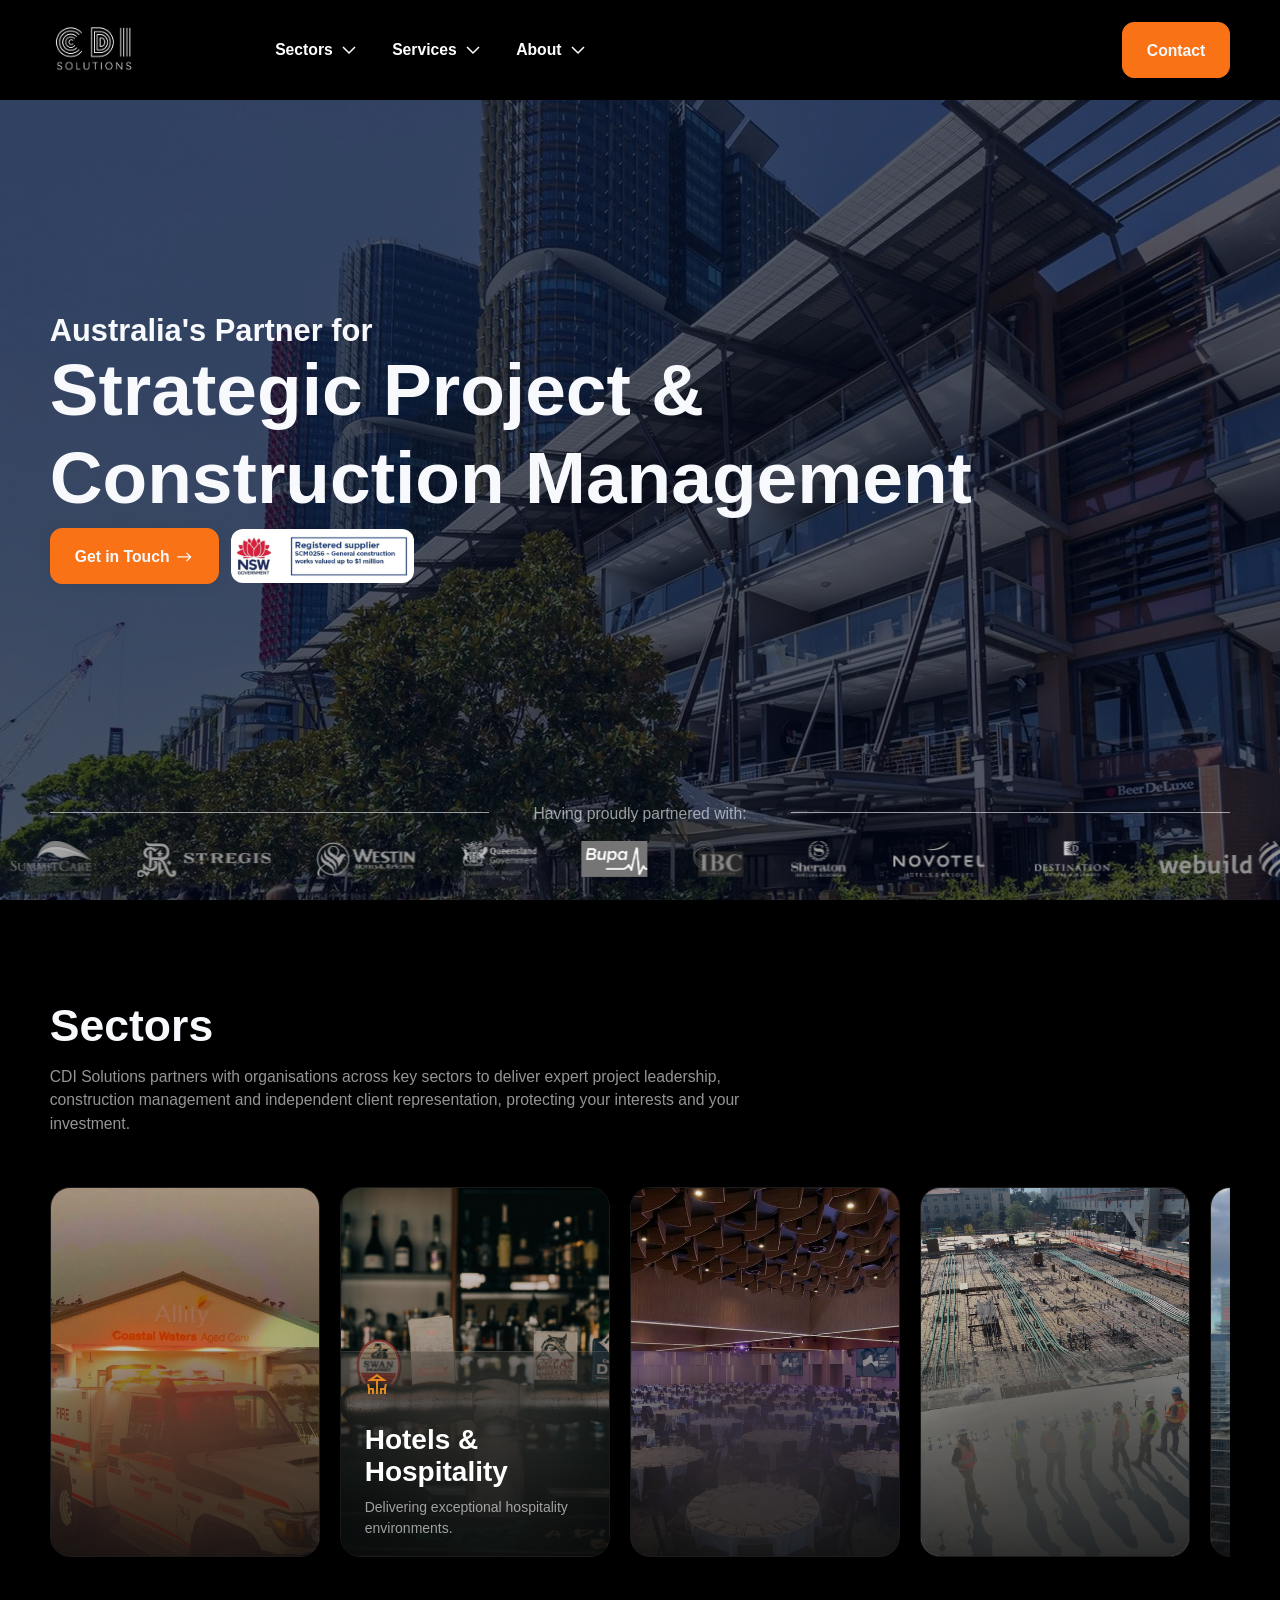
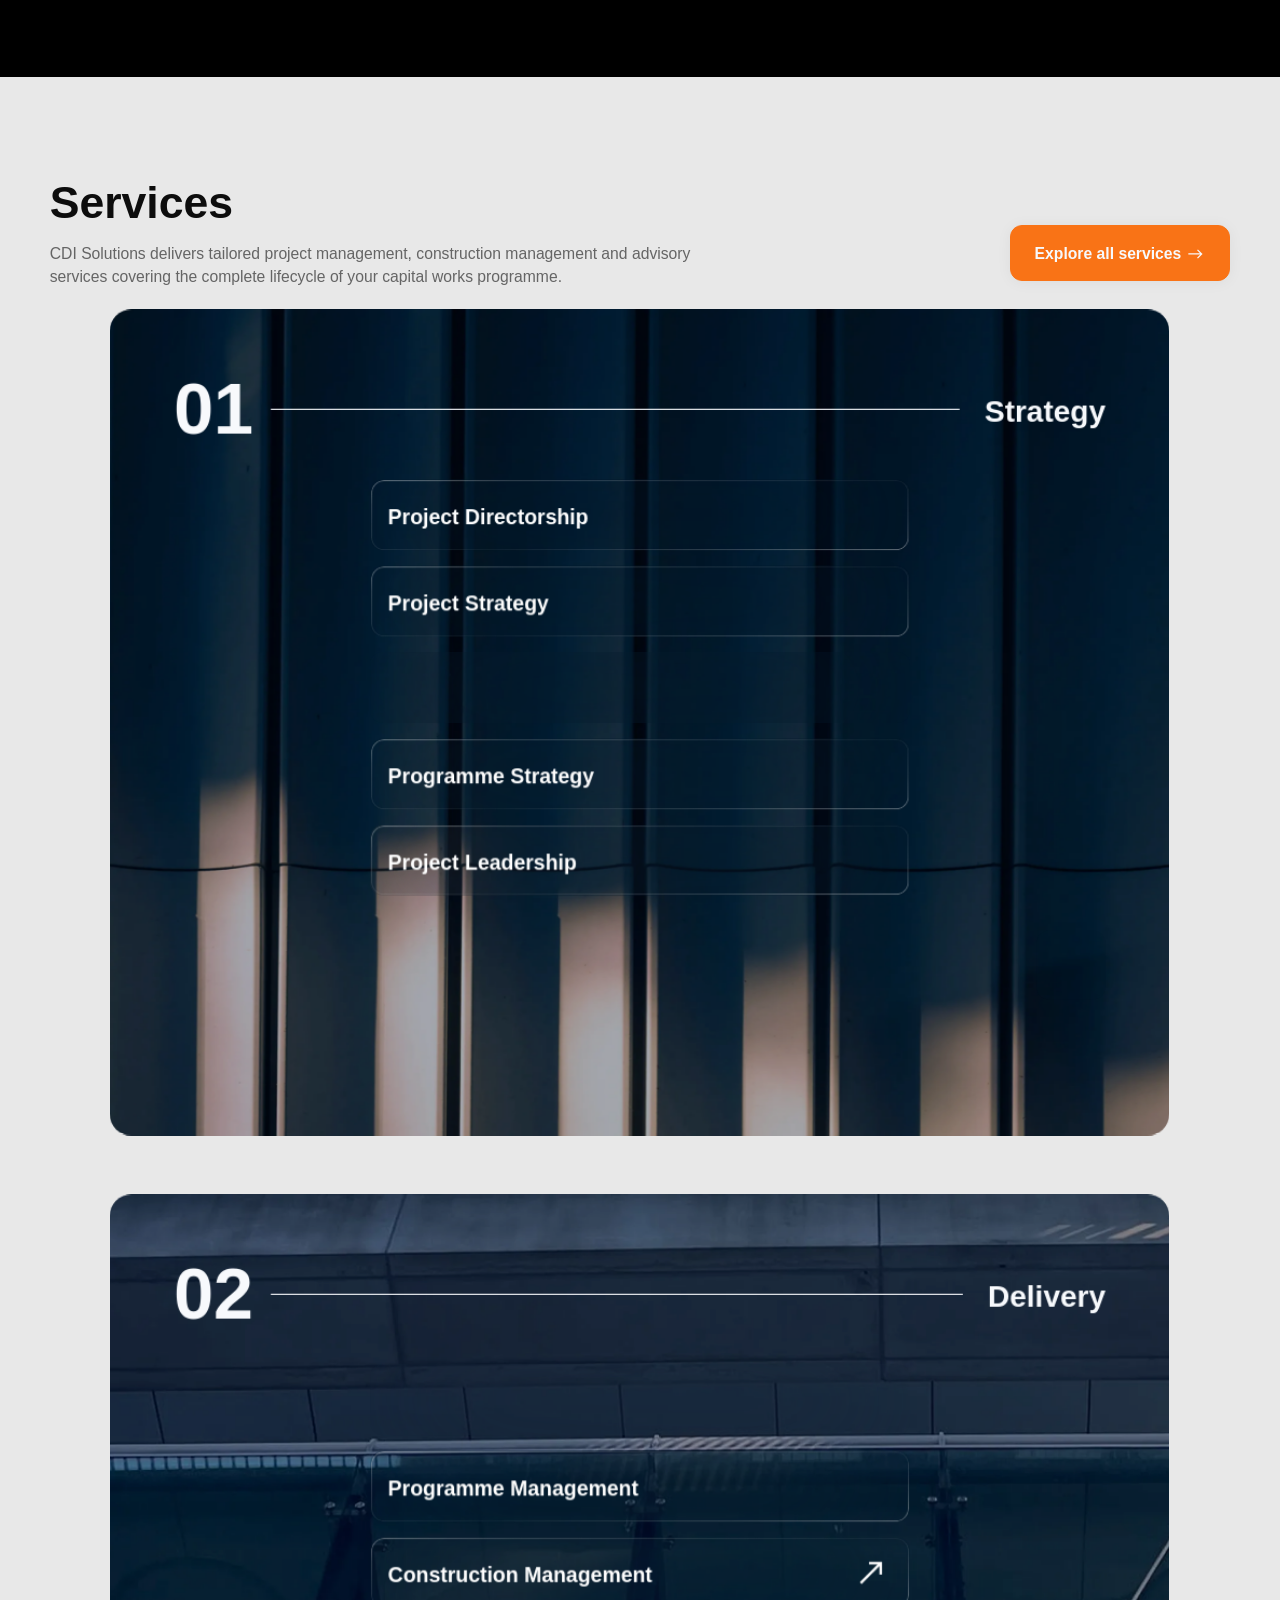
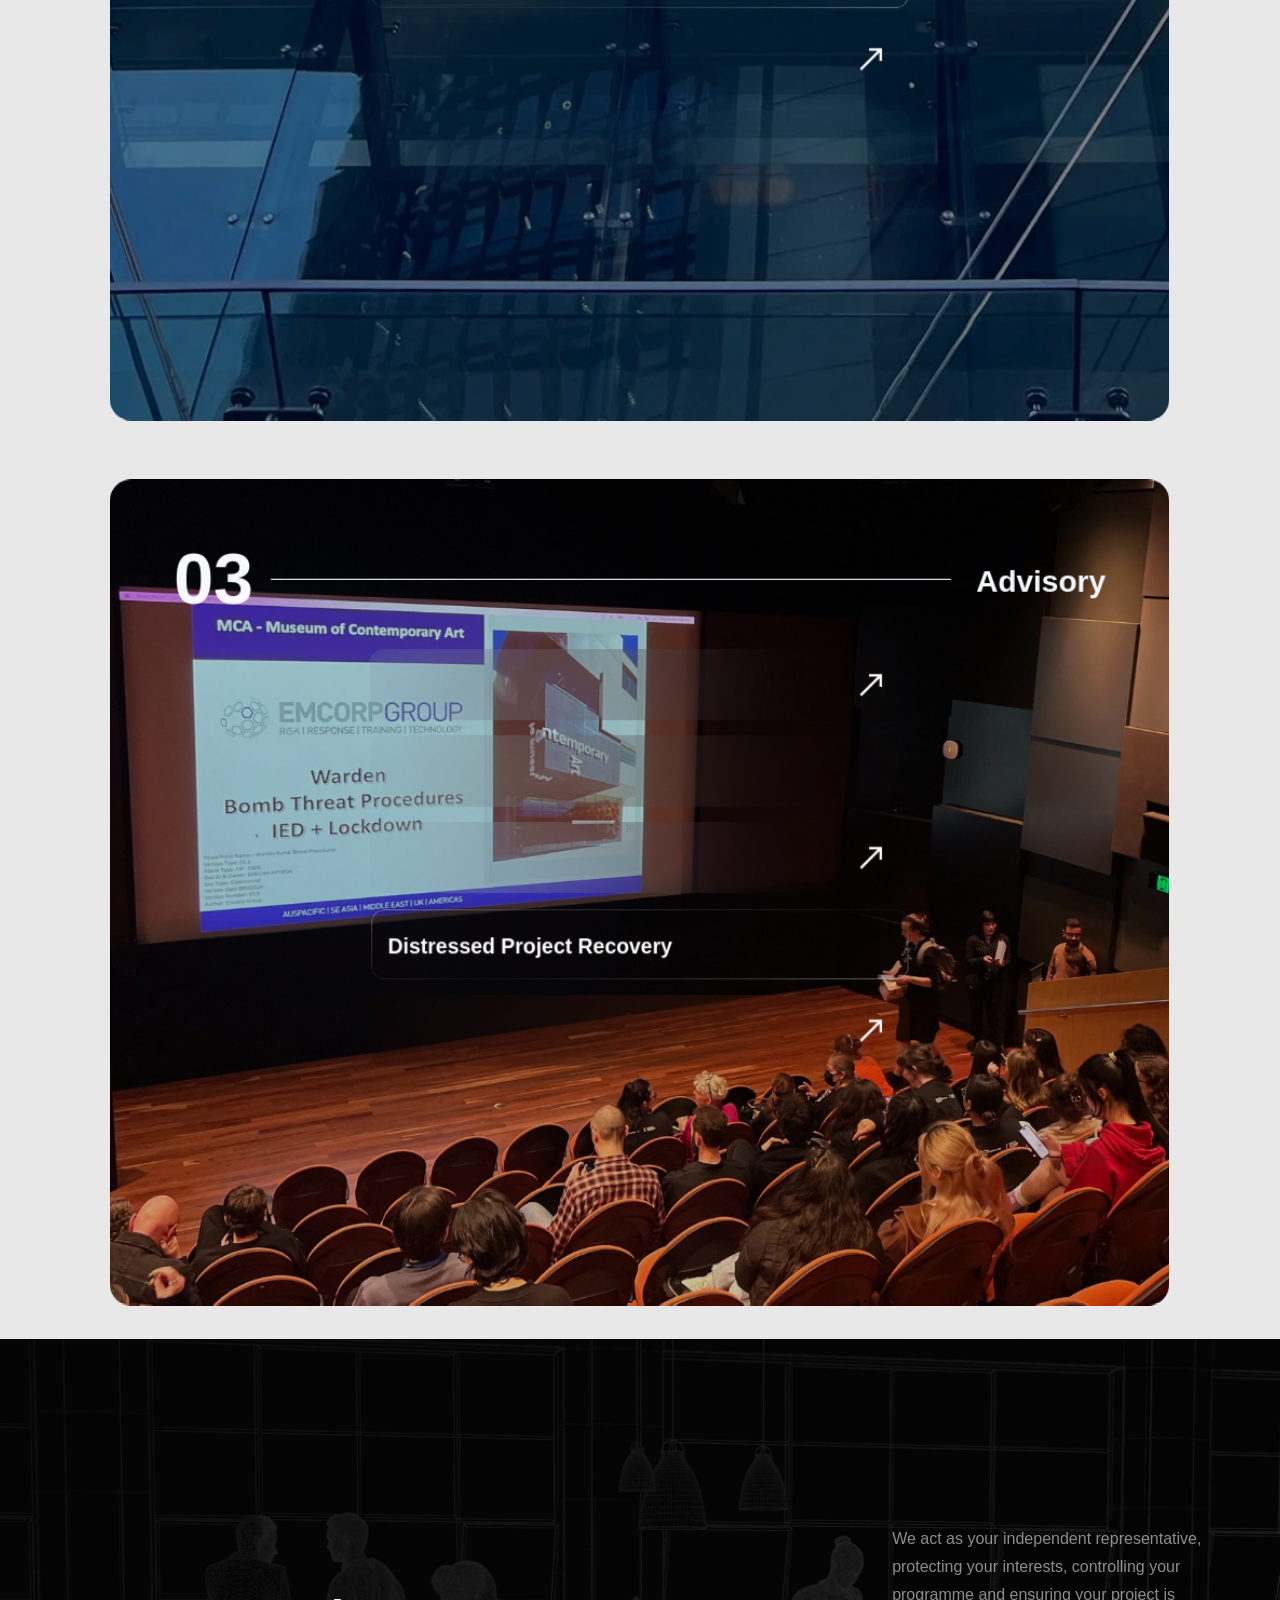
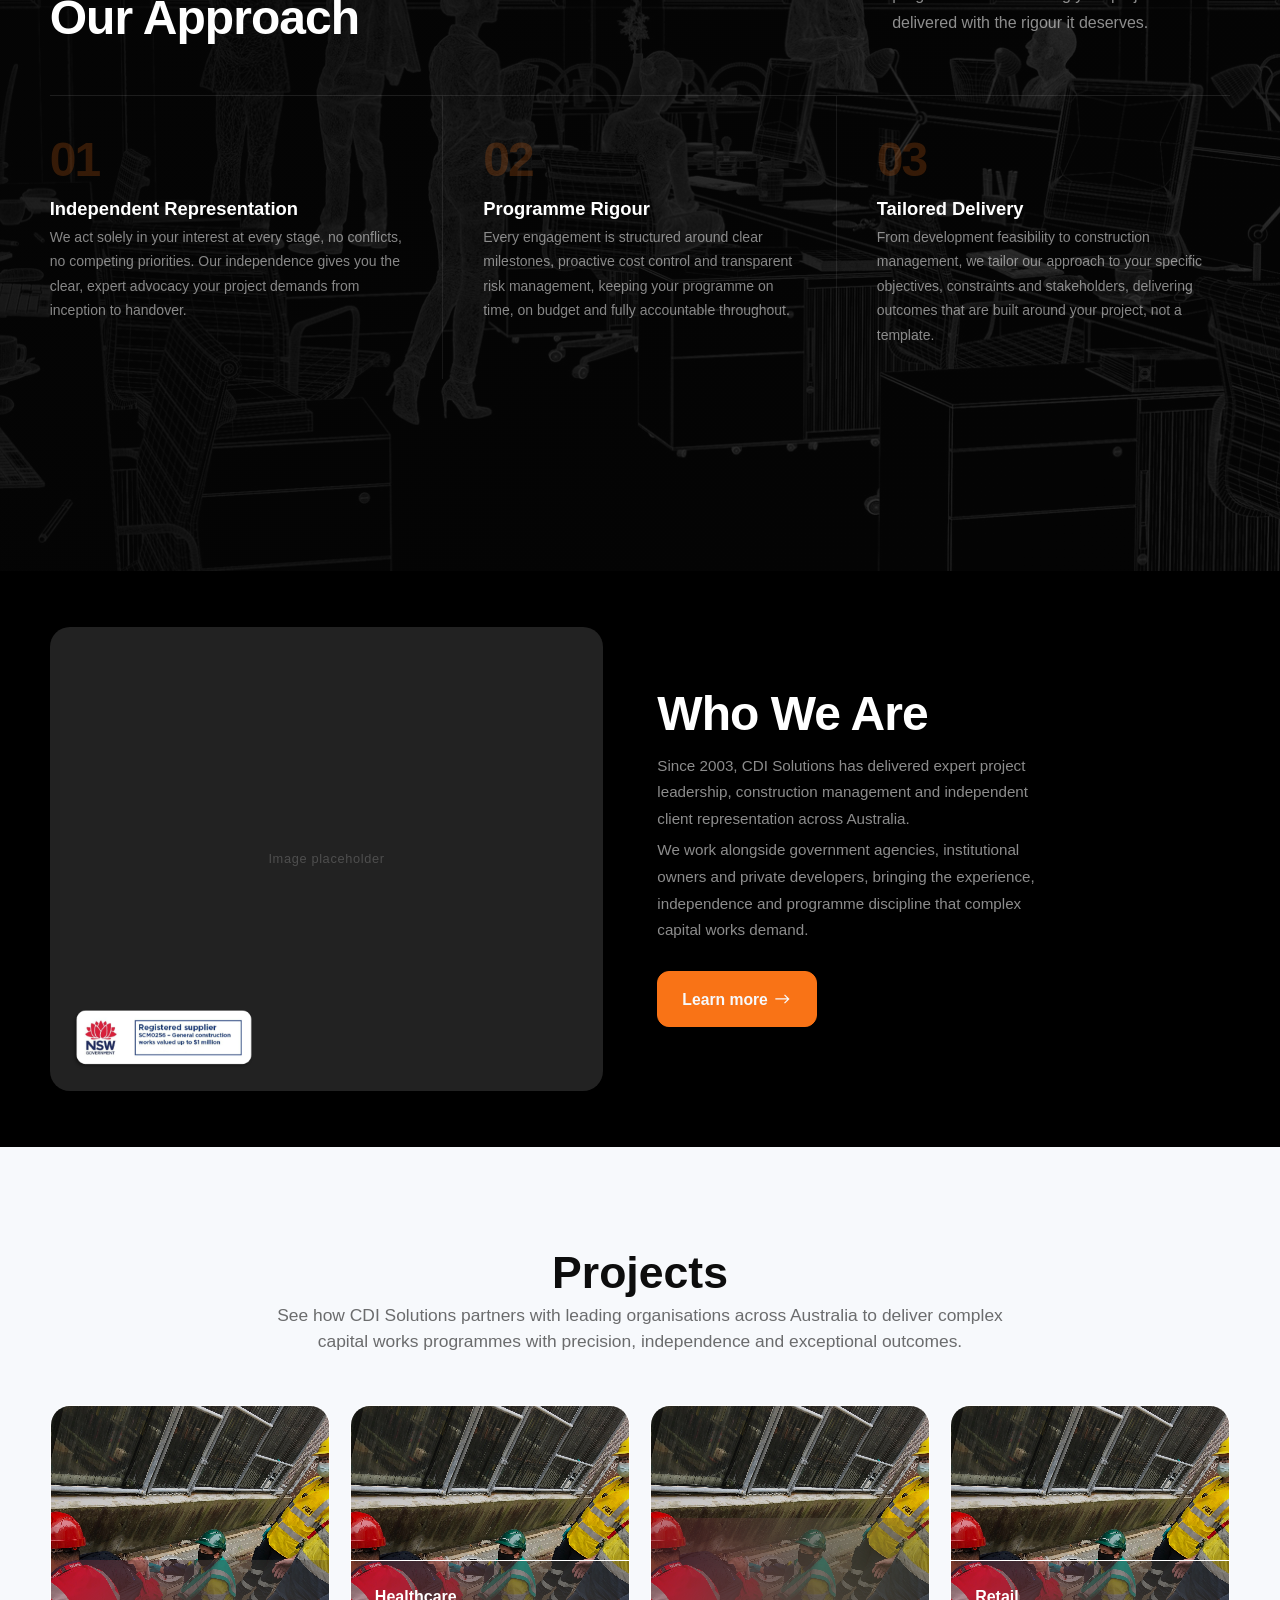
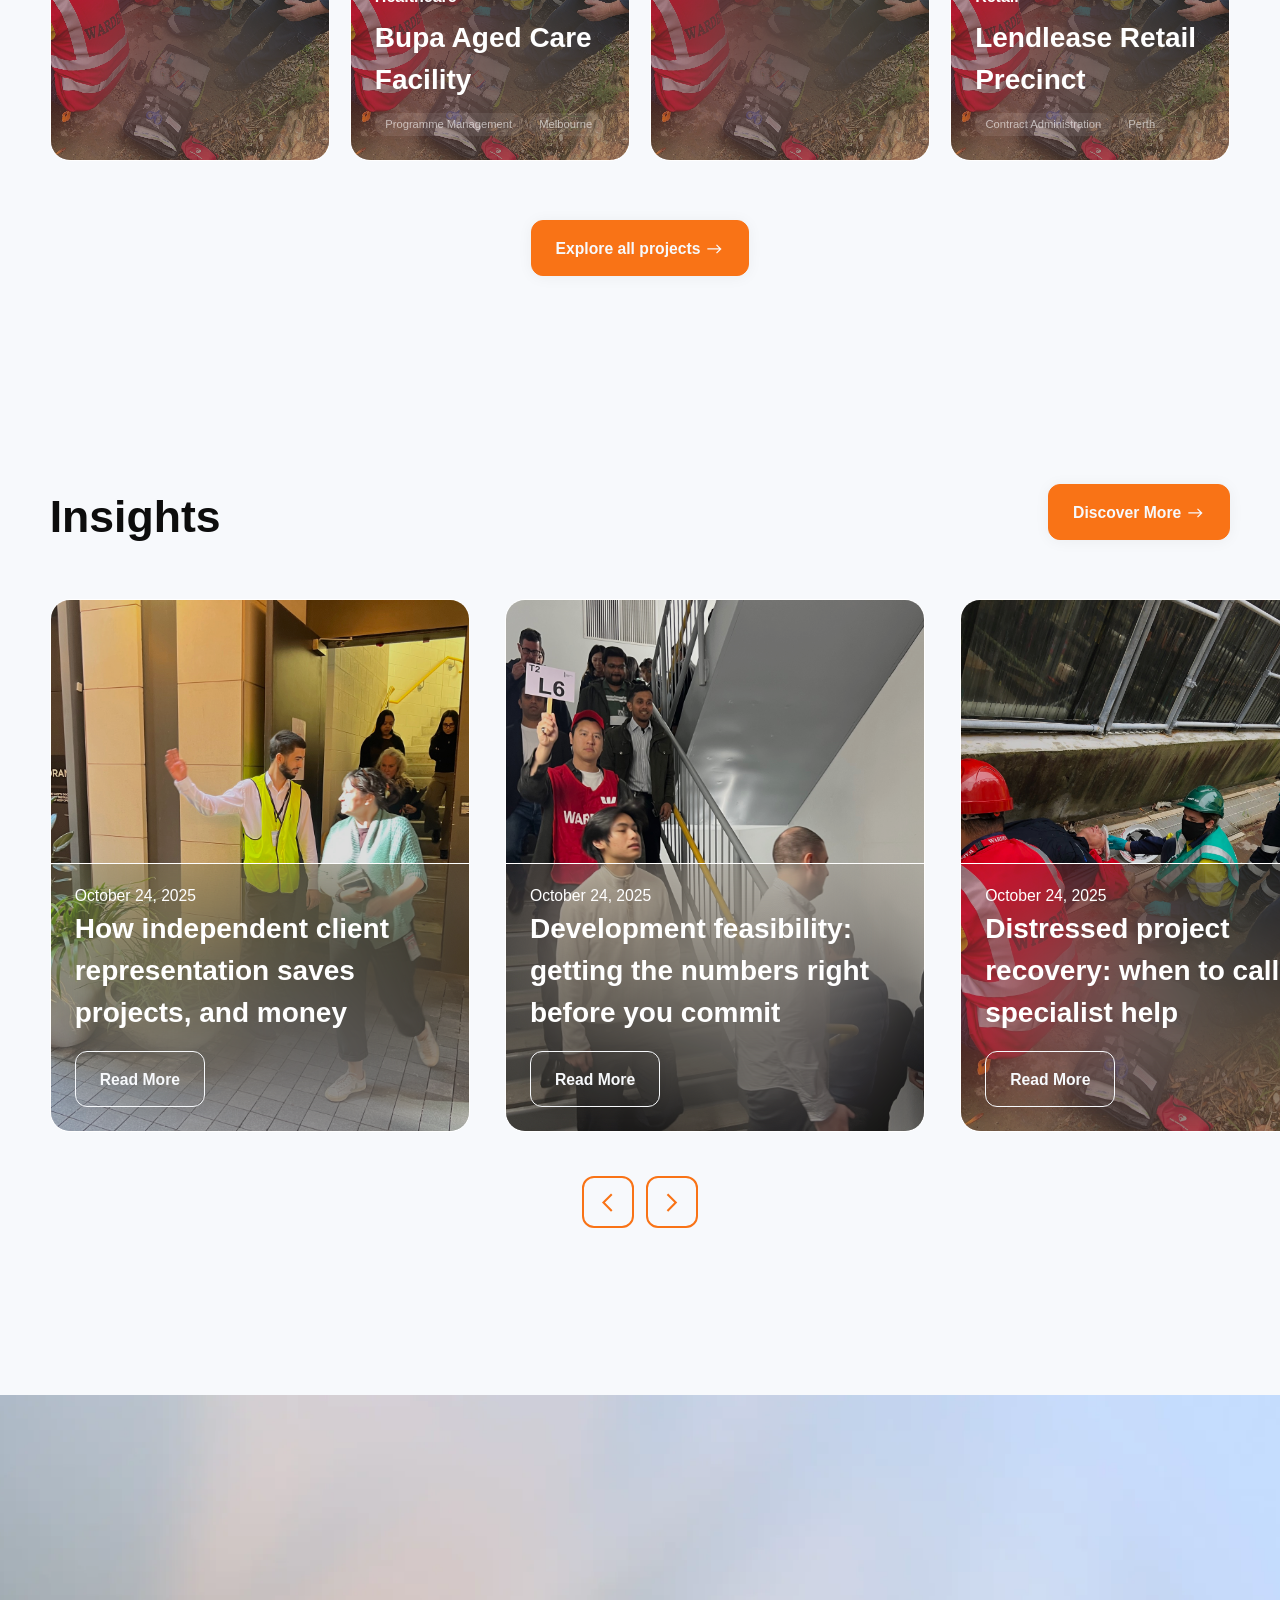
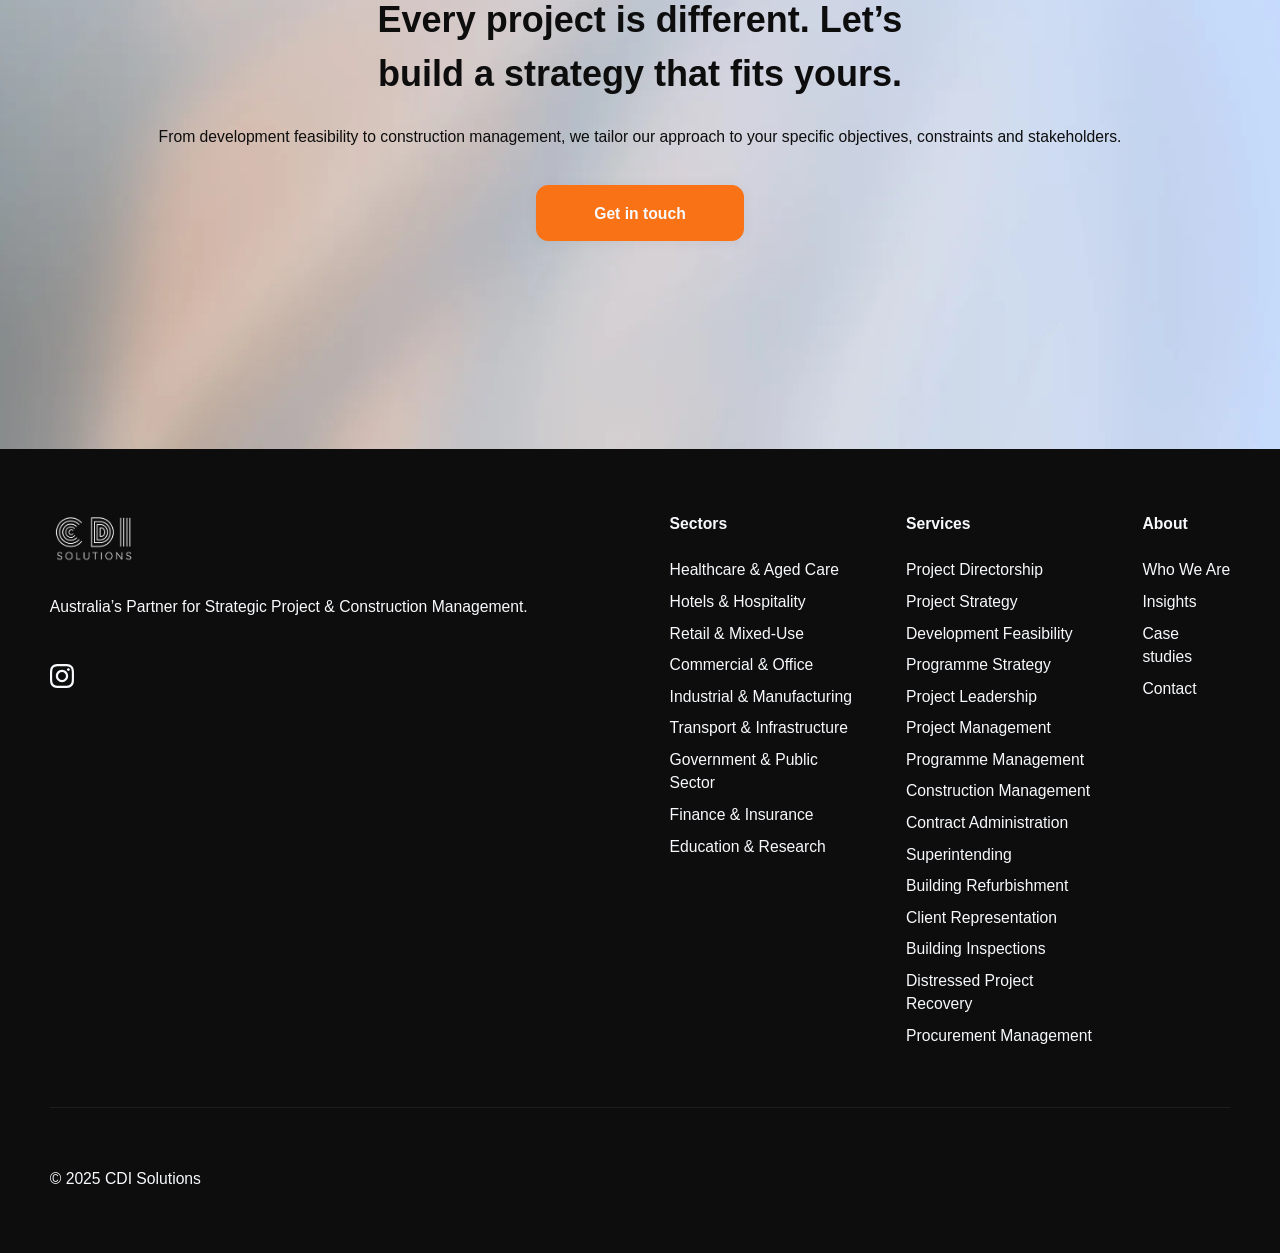
==== commit ddde8c55: "text-no-wrap fixes" ====
--- a/index.html
+++ b/index.html
@@ -394,6 +394,9 @@
   display: flex;
   align-items: center;
   gap: 0.75rem;
+}
+.cdi-hero-cta-row .btn_main_text {
+  white-space: nowrap;
 }
 .cdi-hero-badge-wrap {
   border-radius: 0.75rem;
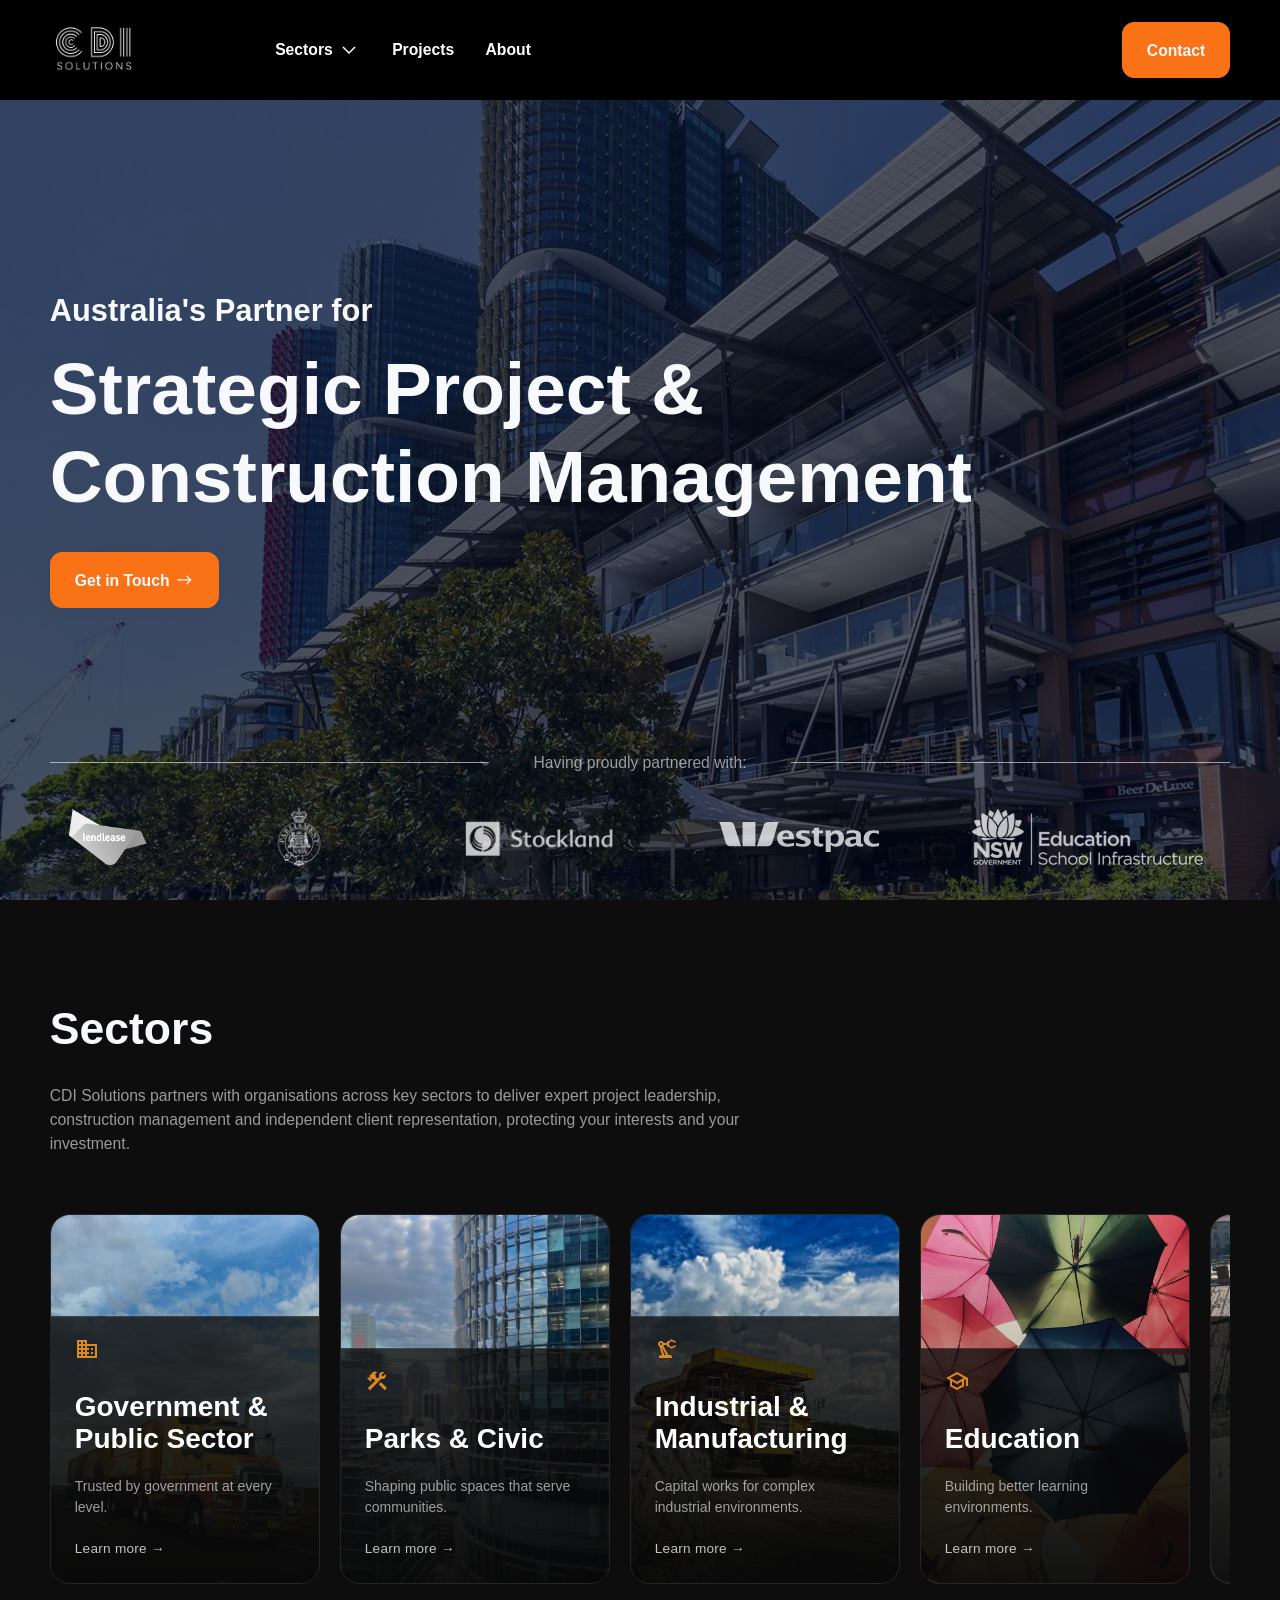
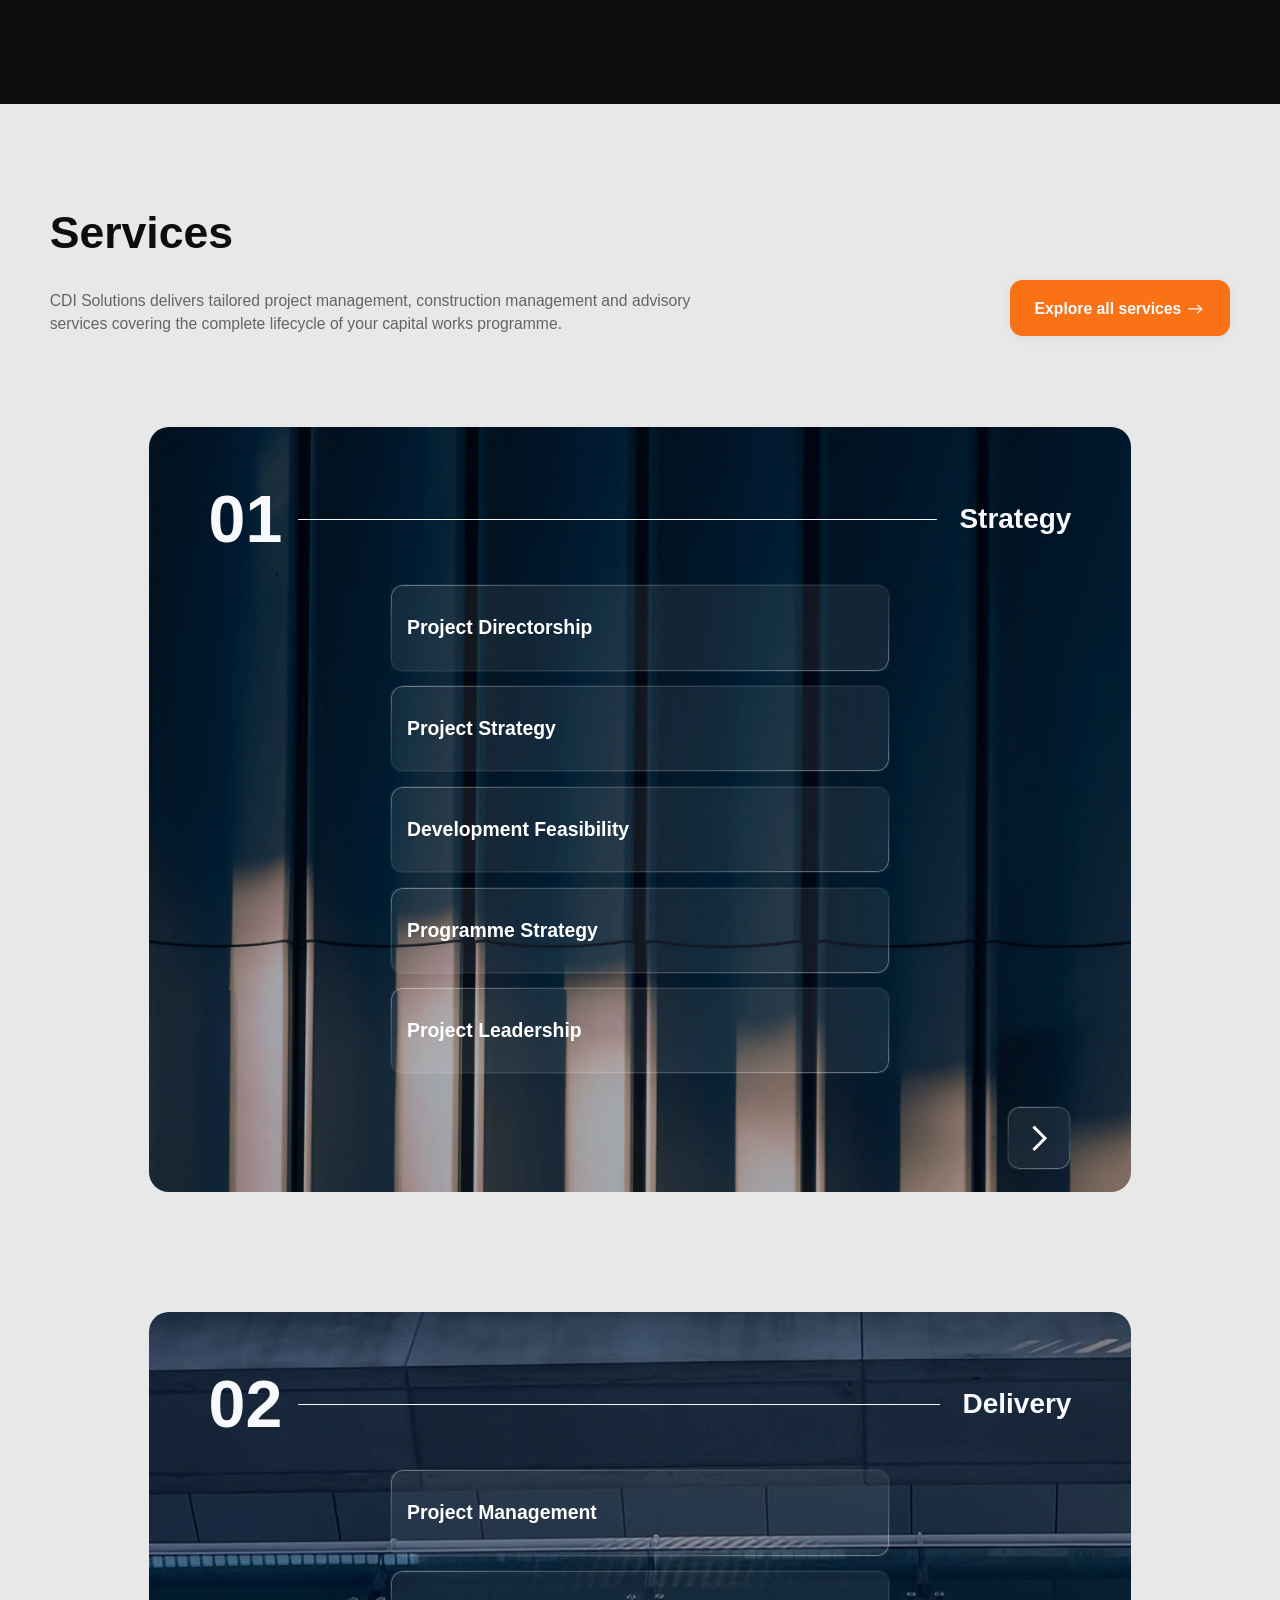
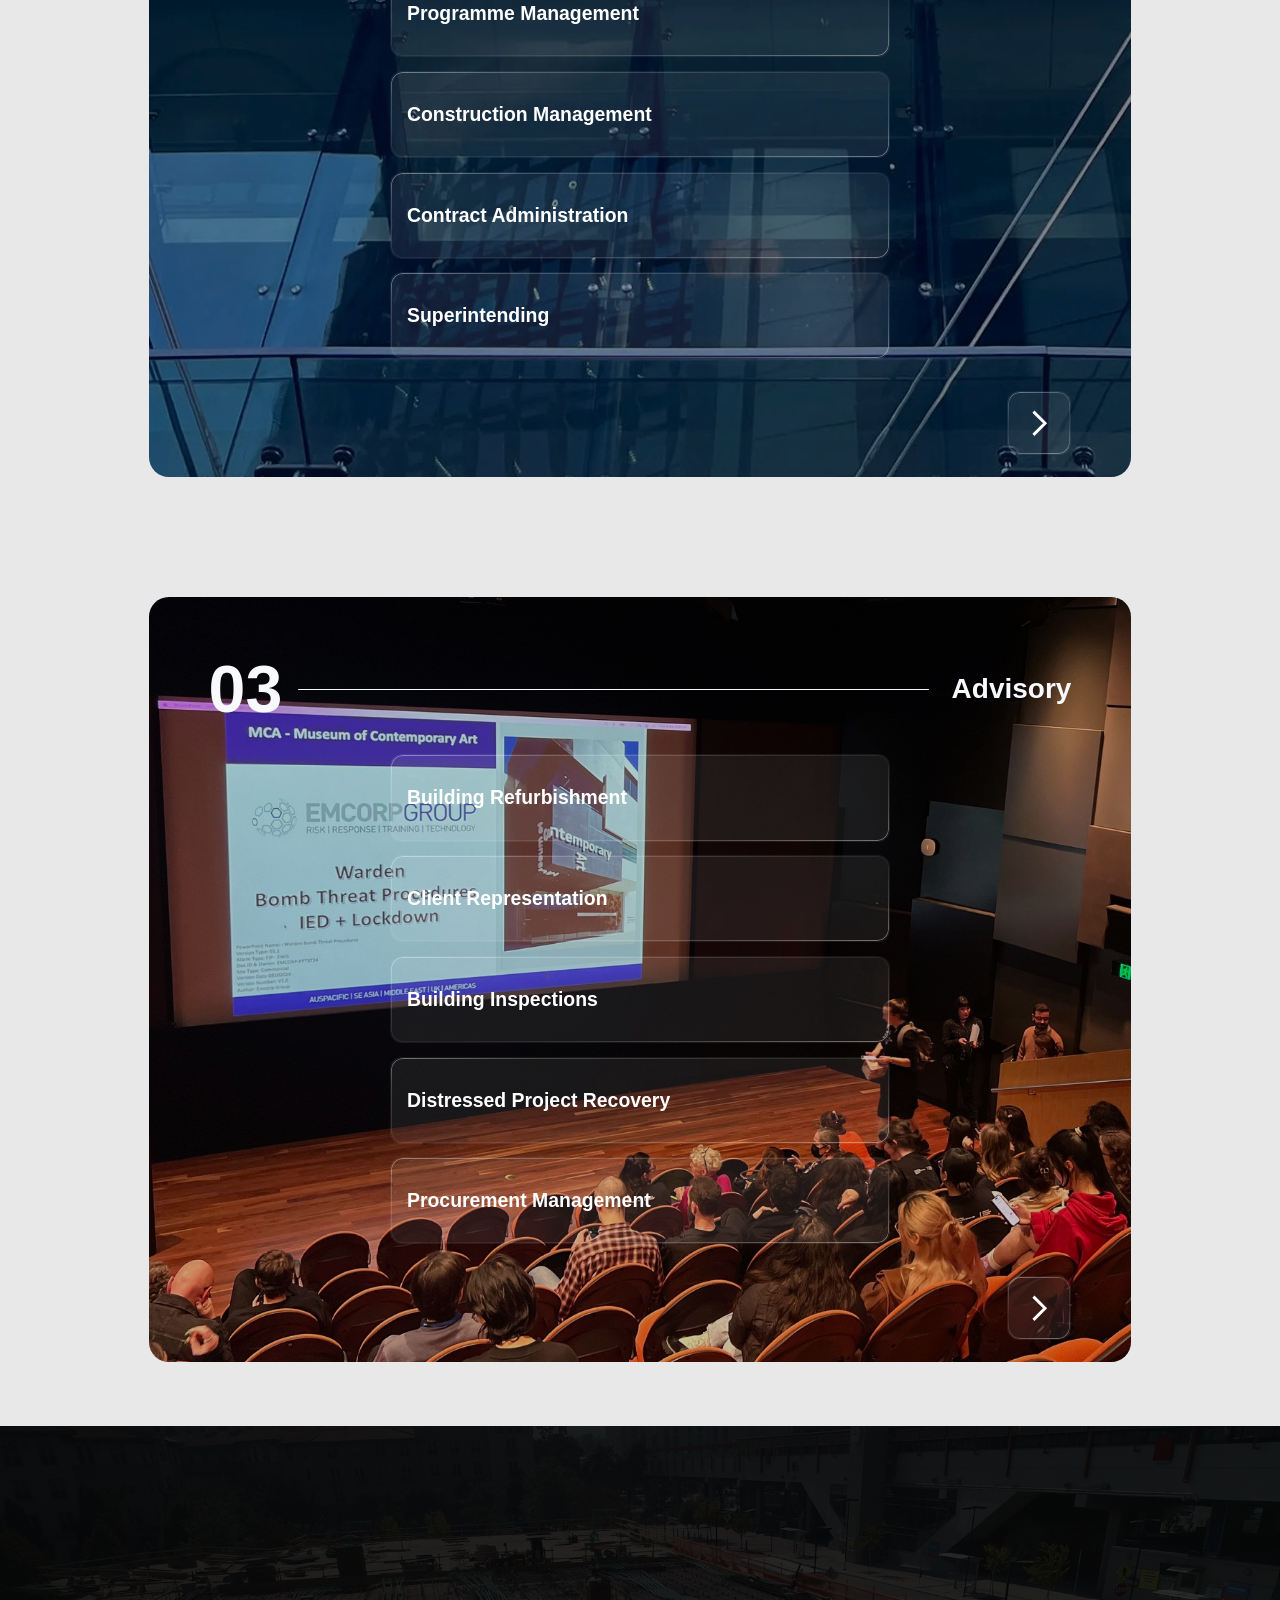
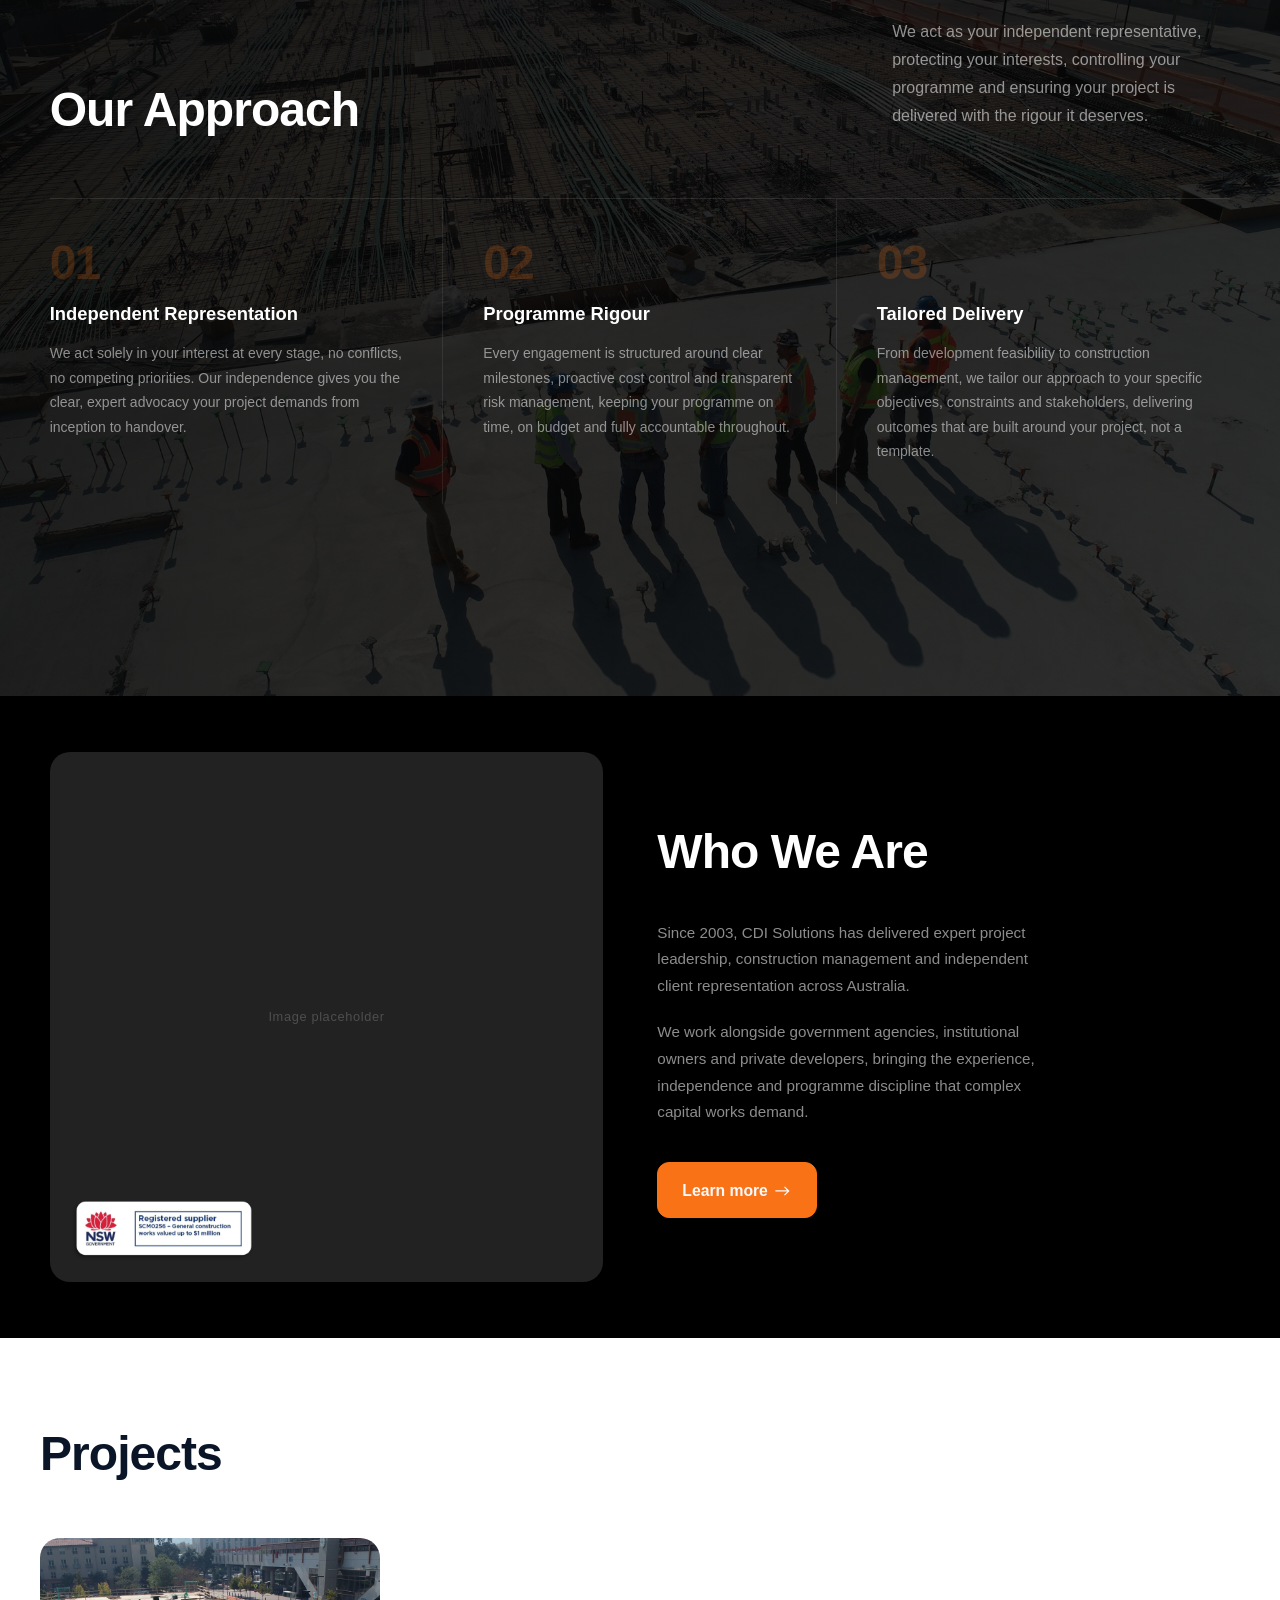
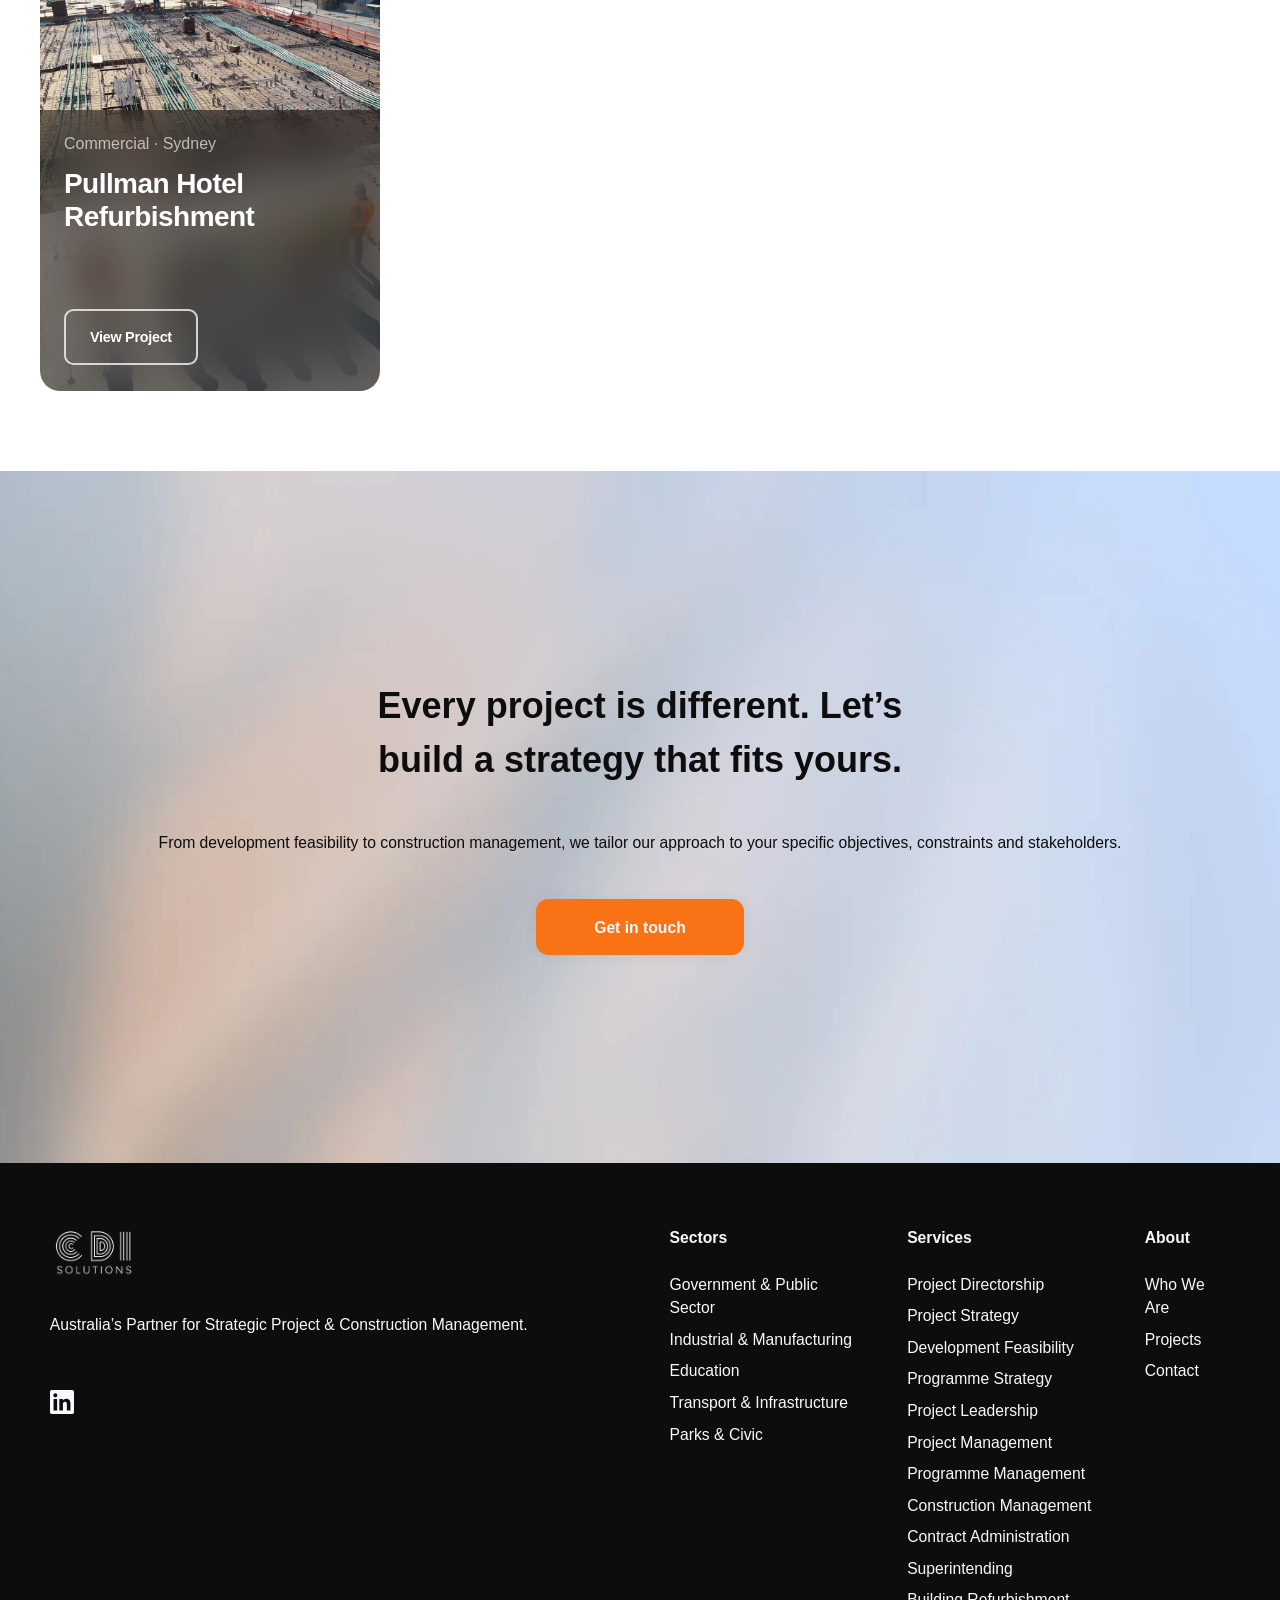
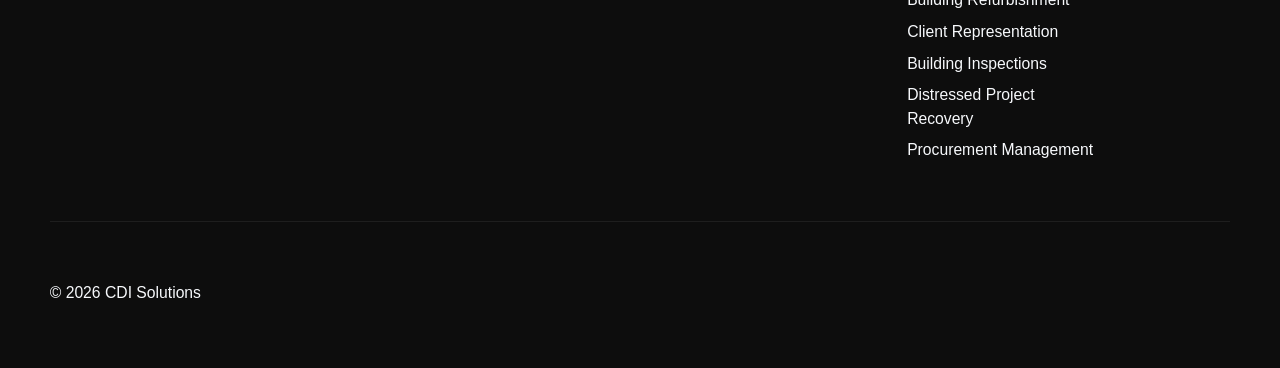
==== commit f1456183: "updates simplify to fully working landing page" ====
--- a/index.html
+++ b/index.html
@@ -1,10 +1,7 @@
 <!DOCTYPE html>
-<html class="w-mod-js w-mod-ix" lang="en">
+<html lang="en">
  <head>
   <meta content="text/html; charset=utf-8" http-equiv="Content-Type"/>
-  <style>
-   .wf-force-outline-none[tabindex="-1"]:focus{outline:none;}
-  </style>
   <title>
    CDI Solutions | Strategic Project &amp; Construction Management
   </title>
@@ -17,671 +14,24 @@
   <meta content="website" property="og:type"/>
   <meta content="summary_large_image" name="twitter:card"/>
   <meta content="width=device-width, initial-scale=1" name="viewport"/>
-  <meta content="Webflow" name="generator"/>
-  <link href="./assets/webflow.shared.css" rel="stylesheet" type="text/css"/>
-  <style>
-   @media (min-width:992px) {html.w-mod-js:not(.w-mod-ix) [data-w-id="ac910d5a-4353-01f3-eb7e-4896cd42eb28"] {-webkit-transform:translate3d(0rem, 0rem, null) scale3d(1, 1, 1) rotateX(0) rotateY(0) rotateZ(0) skew(0, 0);-moz-transform:translate3d(0rem, 0rem, null) scale3d(1, 1, 1) rotateX(0) rotateY(0) rotateZ(0) skew(0, 0);-ms-transform:translate3d(0rem, 0rem, null) scale3d(1, 1, 1) rotateX(0) rotateY(0) rotateZ(0) skew(0, 0);transform:translate3d(0rem, 0rem, null) scale3d(1, 1, 1) rotateX(0) rotateY(0) rotateZ(0) skew(0, 0);transform-style:preserve-3d;}}
-  </style>
-  <script type="text/javascript">
-   !function(o,c){var n=c.documentElement,t=" w-mod-";n.className+=t+"js",("ontouchstart"in o||o.DocumentTouch&&c instanceof DocumentTouch)&&(n.className+=t+"touch")}(window,document);
-  </script>
-  <link href="mailto:adam@cdisolutions.com.au" rel="canonical"/>
-  <style>
-   .blur-button {
-  position: relative;
-  border: 1px solid transparent;
-  background: transparent;
-  color: white;
-  backdrop-filter: blur(68px);
-  -webkit-backdrop-filter: blur(68px);
-  z-index: 0;
-  overflow: hidden;
-}
-
-/* Gradient border menggunakan pseudo-element */
-.blur-button::before {
-  content: "";
-  position: absolute;
-  inset: 0;
-  padding: 1px;
-  border-radius: inherit;
- 	background: linear-gradient(
-    -190deg,
-    rgba(255, 255, 255, 0.4) 0%,
-    rgba(255, 255, 255, 0.2) 15%,
-    rgba(255, 255, 255, 0.05) 55%,
-    rgba(255, 255, 255, 0.2) 80%,
-    rgba(255, 255, 255, 0.4) 100%
-  );
-  -webkit-mask: 
-    linear-gradient(#fff 0 0) content-box, 
-    linear-gradient(#fff 0 0);
-  -webkit-mask-composite: xor;
-  mask-composite: exclude;
-  pointer-events: none;
-  z-index: -1;
-}
-  </style>
-  <!-- Splide.js CSS (latest version) -->
-  <link href="./assets/splide.min.css" rel="stylesheet"/>
+  <link href="./assets/styles.css" rel="stylesheet" type="text/css"/>
+  <link href="./assets/custom.css" rel="stylesheet" type="text/css"/>
   <!-- [Attributes by Finsweet] CMS Tabs -->
   <script async="" src="./assets/cmstabs.js.download">
   </script>
   <!-- [Attributes by Finsweet] CMS Slider -->
   <script async="" src="./assets/cmsslider.js.download">
   </script>
-  <style>
-   /* CDI Solutions Dark Theme */
-:root {
-  --swatch--ocean-blue:       #0d0d0d;
-  --swatch--core-blue:        #f97316;
-  --swatch--core-blue-faded:  #ea6a0a;
-  --swatch--light-blue:       #e8e8e8;
-  --swatch--border-dark:      #ffffff1a;
-  --swatch--border-light:     #ffffff30;
-  --swatch--light-faded:      #ffffff12;
-}
-.nav {
-  --_theme---background: #000000;
-  background-color: #000000 !important;
-  transition: background-color 0.4s ease;
-}
-.industries_wrap {
-  background-color: #000000 !important;
-}
-section {
-  padding-top: var(--_spacing---section-padding--main);
-  padding-bottom: var(--_spacing---section-padding--main);
-}
-.services_wrap {
-  padding-bottom: 4rem;
-}
-.stream_item {
-  height: 85vh;
-}
-.services-card {
-  height: 100%;
-}
-.services_link {
-  padding: 0.85rem 1rem;
-}
-.services_content.u-align-self-center.u-vflex-center-top {
-  grid-row-gap: 0.85rem !important;
-}
-.services-card.u-gap-7 {
-  gap: 2rem;
-}
-@media (max-width: 991px) {
-  .project-cards-grid {
-    grid-template-columns: repeat(2, 1fr) !important;
-  }
-}
-@media (max-width: 575px) {
-  .project-cards-grid {
-    grid-template-columns: 1fr !important;
-  }
-}
-
-/* ===== SECTORS HORIZONTAL SCROLL ===== */
-.cdi-sectors-scroll {
-  display: flex;
-  gap: 1.25rem;
-  overflow-x: auto;
-  padding-bottom: 1rem;
-  scroll-snap-type: x mandatory;
-  -webkit-overflow-scrolling: touch;
-  scrollbar-width: thin;
-  scrollbar-color: rgba(249,115,22,0.4) rgba(255,255,255,0.05);
-}
-.cdi-sectors-scroll::-webkit-scrollbar { height: 3px; }
-.cdi-sectors-scroll::-webkit-scrollbar-track { background: rgba(255,255,255,0.05); }
-.cdi-sectors-scroll::-webkit-scrollbar-thumb { background: rgba(249,115,22,0.45); border-radius: 2px; }
-.cdi-sector-card {
-  flex-shrink: 0;
-  width: 270px;
-  height: 370px;
-  position: relative;
-  overflow: hidden;
-  border-radius: 1.25rem;
-  scroll-snap-align: start;
-  border: 1px solid rgba(255,255,255,0.1);
-  transition: border-color 0.25s ease;
-  text-decoration: none;
-  display: flex;
-  flex-direction: column;
-  cursor: pointer;
-}
-.cdi-sector-card:hover { border-color: rgba(249,115,22,0.4); }
-.cdi-sector-card-img {
-  width: 100%;
-  height: 100%;
-  object-fit: cover;
-  position: absolute;
-  inset: 0;
-  transition: transform 0.55s ease;
-}
-.cdi-sector-card:hover .cdi-sector-card-img { transform: scale(1.07); }
-.cdi-sector-card-overlay {
-  position: absolute;
-  inset: 0;
-  background: linear-gradient(to top, rgba(8,8,8,0.85) 0%, rgba(8,8,8,0.3) 50%, rgba(8,8,8,0.05) 100%);
-  z-index: 1;
-}
-.cdi-sector-card-content {
-  position: relative;
-  z-index: 2;
-  margin-top: auto;
-  display: flex;
-  flex-direction: column;
-  padding: 1.25rem 1.5rem 1.5rem;
-  gap: 1.3rem;
-  backdrop-filter: blur(68px);
-  -webkit-backdrop-filter: blur(68px);
-  background: #ffffff03;
-  border-top: 1px solid rgba(255,255,255,0.1);
-}
-.cdi-sector-card-icon {
-  width: 1.5rem;
-  height: 1.5rem;
-  margin-bottom: 0.6rem;
-  opacity: 0.85;
-  flex-shrink: 0;
-  filter: brightness(0) saturate(100%) invert(57%) sepia(82%) saturate(500%) hue-rotate(345deg) brightness(103%);
-}
-.cdi-sector-card-title {
-  font-size: 1.75rem;
-  font-weight: 600;
-  color: #fff;
-  margin: 0;
-  line-height: 1.15;
-  letter-spacing: 0em;
-}
-.cdi-sector-card-tagline {
-  font-size: 0.875rem;
-  font-weight: 400;
-  color: rgba(255,255,255,0.6);
-  line-height: 1.5;
-  margin: 0;
-  letter-spacing: 0em;
-}
-.cdi-sector-card-cta {
-  display: none;
-}
-
-/* ===== OUR APPROACH ===== */
-.cdi-approach-section {
-  position: relative;
-  overflow: hidden;
-}
-.cdi-approach-bg {
-  position: absolute;
-  inset: 0;
-  background-size: cover;
-  background-position: center;
-  z-index: 0;
-}
-.cdi-approach-overlay {
-  position: absolute;
-  inset: 0;
-  background: linear-gradient(135deg, rgba(5,5,5,0.92) 0%, rgba(5,5,5,0.78) 100%);
-  z-index: 1;
-}
-.cdi-approach-inner {
-  position: relative;
-  z-index: 2;
-  padding-top: 5.5rem;
-  padding-bottom: 5.5rem;
-  display: flex;
-  flex-direction: column;
-  gap: 4rem;
-}
-.cdi-approach-header {
-  display: flex;
-  align-items: flex-end;
-  justify-content: space-between;
-  gap: 4rem;
-}
-.cdi-approach-header-left {
-  display: flex;
-  flex-direction: column;
-  gap: 1rem;
-  flex-shrink: 0;
-}
-.cdi-approach-chip {
-  display: inline-flex;
-  font-size: 0.68rem;
-  font-weight: 700;
-  letter-spacing: 0.14em;
-  text-transform: uppercase;
-  color: #f97316;
-  border: 1px solid rgba(249,115,22,0.3);
-  border-radius: 100px;
-  padding: 0.3rem 0.9rem;
-  width: fit-content;
-}
-.cdi-approach-heading {
-  font-size: 3rem;
-  font-weight: 800;
-  color: #ffffff;
-  margin: 0;
-  line-height: 1;
-  letter-spacing: -0.02em;
-}
-.cdi-approach-intro {
-  color: rgba(255,255,255,0.55);
-  font-size: 1rem;
-  line-height: 1.75;
-  margin: 0;
-  max-width: 38ch;
-  padding-bottom: 0.25rem;
-}
-.cdi-approach-pillars {
-  display: grid;
-  grid-template-columns: repeat(3, 1fr);
-  gap: 0;
-  border-top: 1px solid rgba(255,255,255,0.1);
-}
-.cdi-approach-pillar {
-  padding: 2.5rem 2.5rem 2.5rem 0;
-  border-right: 1px solid rgba(255,255,255,0.08);
-  display: flex;
-  flex-direction: column;
-  gap: 1rem;
-}
-.cdi-approach-pillar:first-child {
-  padding-left: 0;
-}
-.cdi-approach-pillar:last-child {
-  border-right: none;
-  padding-right: 0;
-  padding-left: 2.5rem;
-}
-.cdi-approach-pillar:nth-child(2) {
-  padding-left: 2.5rem;
-}
-.cdi-approach-num {
-  font-size: 3rem;
-  font-weight: 900;
-  color: rgba(249,115,22,0.2);
-  line-height: 1;
-  letter-spacing: -0.04em;
-  font-variant-numeric: tabular-nums;
-}
-.cdi-approach-pillar-title {
-  font-size: 1.15rem;
-  font-weight: 700;
-  color: #ffffff;
-  margin: 0;
-  line-height: 1.2;
-}
-.cdi-approach-pillar-desc {
-  font-size: 0.875rem;
-  color: rgba(255,255,255,0.52);
-  line-height: 1.75;
-  margin: 0;
-}
-@media (max-width: 767px) {
-  .cdi-approach-header {
-    flex-direction: column;
-    align-items: flex-start;
-    gap: 1.5rem;
-  }
-  .cdi-approach-pillars {
-    grid-template-columns: 1fr;
-  }
-  .cdi-approach-pillar,
-  .cdi-approach-pillar:first-child,
-  .cdi-approach-pillar:nth-child(2),
-  .cdi-approach-pillar:last-child {
-    padding: 2rem 0;
-    border-right: none;
-    border-bottom: 1px solid rgba(255,255,255,0.08);
-  }
-  .cdi-approach-pillar:last-child { border-bottom: none; }
-}
-
-/* ===== WHO WE ARE ===== */
-.cdi-who-section {
-  display: grid;
-  grid-template-columns: 45% 1fr;
-  min-height: 560px;
-  background: #000000;
-  padding: 3.5rem 0 3.5rem calc((100% - var(--container--main)) / 2);
-}
-.cdi-who-image-col { overflow: hidden; border-radius: 1.25rem; }
-.cdi-who-img-placeholder {
-  width: 100%;
-  height: 100%;
-  min-height: 400px;
-  background: #222222;
-  display: flex;
-  align-items: center;
-  justify-content: center;
-  font-size: 0.8rem;
-  color: rgba(255,255,255,0.2);
-  letter-spacing: 0.05em;
-  position: relative;
-}
-.cdi-who-content-col {
-  display: flex;
-  flex-direction: column;
-  justify-content: center;
-  gap: 1.25rem;
-  padding: 4rem 3.375rem;
-}
-.cdi-who-heading {
-  font-size: 3rem;
-  font-weight: 800;
-  color: #ffffff;
-  margin: 0 0 0.75rem;
-  letter-spacing: -0.02em;
-}
-.cdi-who-body {
-  color: rgba(255,255,255,0.55);
-  font-size: 0.95rem;
-  line-height: 1.75;
-  letter-spacing: 0em;
-  margin: 0;
-  max-width: 46ch;
-}
-.cdi-who-qual {
-  position: absolute;
-  bottom: 1.25rem;
-  left: 1.25rem;
-  width: fit-content;
-}
-.cdi-hero-cta-row {
-  display: flex;
-  align-items: center;
-  gap: 0.75rem;
-}
-.cdi-hero-cta-row .btn_main_text {
-  white-space: nowrap;
-}
-.cdi-hero-badge-wrap {
-  border-radius: 0.75rem;
-  overflow: hidden;
-  height: 3.4rem;
-  flex-shrink: 0;
-}
-.cdi-hero-badge {
-  height: 100%;
-  width: auto;
-  display: block;
-}
-.cdi-who-qual-badge {
-  height: 64px;
-  width: auto;
-  display: block;
-  border-radius: 6px;
-}
-@media (max-width: 767px) {
-  .cdi-who-section { grid-template-columns: 1fr; padding: 3.5rem 0; }
-  .cdi-who-img-placeholder { min-height: 260px; }
-  .cdi-who-image-col { border-radius: 1.25rem; margin: 0 1.5rem; }
-  .cdi-who-content-col { padding: 2.5rem 1.5rem; text-align: center; align-items: center; }
-  .cdi-who-content-col .btn_main_wrap { align-self: center; }
-  .cdi-who-qual { position: absolute; bottom: 1rem; left: 1rem; }
-
-  .cdi-approach-header { flex-direction: column; align-items: center; text-align: center; gap: 1.5rem; }
-  .cdi-approach-header-left { align-items: center; }
-  .cdi-approach-intro { text-align: center; max-width: 100%; }
-  .cdi-approach-pillars { grid-template-columns: 1fr; border-top: none; }
-  .cdi-approach-pillar { text-align: center; align-items: center; padding: 2rem 0; border-right: none; border-top: 1px solid rgba(255,255,255,0.1); }
-  .cdi-approach-pillar:first-child { padding-left: 0; }
-  .cdi-approach-pillar:last-child { padding-right: 0; padding-left: 0; }
-  .cdi-approach-pillar:nth-child(2) { padding-left: 0; }
-}
-
-/* ===== PROJECT CARDS ===== */
-.project-cards-grid {
-  display: grid;
-  grid-template-columns: repeat(4, 1fr);
-  gap: 1.25rem;
-}
-.cdi-project-placeholder {
-  background-image: url(./assets/68fac81860379c5ec54a7814_IMG_2552.jpg);
-  background-size: cover;
-  background-position: center;
-}
-.cdi-project-sector {
-  font-size: 1rem;
-  font-weight: 600;
-  letter-spacing: 0em;
-  color: #ffffff;
-  margin-bottom: 0.5rem;
-}
-.cdi-project-tags {
-  display: flex;
-  flex-wrap: wrap;
-  gap: 0.4rem;
-  margin-top: 0.75rem;
-}
-.cdi-project-tag {
-  font-size: 0.7rem;
-  padding: 0.2rem 0.65rem;
-  border-radius: 100px;
-  background: rgba(255,255,255,0.08);
-  color: rgba(255,255,255,0.6);
-}
-@media (max-width: 991px) {
-  .project-cards-grid { grid-template-columns: repeat(2, 1fr); }
-}
-@media (max-width: 767px) {
-  .project-cards-grid { grid-template-columns: 1fr; }
-}
-
-  </style>
- </head>
+<link rel="icon" href="./favicon.ico"/>
+</head>
  <body>
   <div class="page_wrap">
    <div class="global_css">
     <div class="global_code_base w-embed">
-     <style>
-      :root {
-  --site--max-width: min(var(--site--width), 100vw);
-  --container--main: calc(var(--site--max-width) - var(--site--margin) * 2);
-  --container--full: calc(100vw - var(--site--margin) * 2);
-  --container--small: calc(var(--column-width--plus-gutter) * (var(--site--column-count) - 2) - var(--site--gutter));
-  --site--gutter-total: calc(var(--site--gutter) * (var(--site--column-count) - 1));
-  --column-width--1: calc((var(--container--main) - var(--site--gutter-total)) / var(--site--column-count));
-  --column-width--plus-gutter: calc(var(--column-width--1) + var(--site--gutter));
-  --column-width--2: calc(var(--column-width--plus-gutter) * 2 - var(--site--gutter));
-  --column-width--3: calc(var(--column-width--plus-gutter) * 3 - var(--site--gutter));
-  --column-width--4: calc(var(--column-width--plus-gutter) * 4 - var(--site--gutter));
-  --column-width--5: calc(var(--column-width--plus-gutter) * 5 - var(--site--gutter));
-  --column-width--6: calc(var(--column-width--plus-gutter) * 6 - var(--site--gutter));
-  --column-width--7: calc(var(--column-width--plus-gutter) * 7 - var(--site--gutter));
-  --column-width--8: calc(var(--column-width--plus-gutter) * 8 - var(--site--gutter));
-  --column-width--9: calc(var(--column-width--plus-gutter) * 9 - var(--site--gutter));
-  --column-width--10: calc(var(--column-width--plus-gutter) * 10 - var(--site--gutter));
-  --column-width--11: calc(var(--column-width--plus-gutter) * 11 - var(--site--gutter));
-  --column-width--12: calc(var(--column-width--plus-gutter) * 12 - var(--site--gutter));
-  --column-margin--1: calc(var(--column-width--plus-gutter) * 1);
-  --column-margin--2: calc(var(--column-width--plus-gutter) * 2);
-  --column-margin--3: calc(var(--column-width--plus-gutter) * 3);
-  --column-margin--4: calc(var(--column-width--plus-gutter) * 4);
-  --column-margin--5: calc(var(--column-width--plus-gutter) * 5);
-  --column-margin--6: calc(var(--column-width--plus-gutter) * 6);
-  --column-margin--7: calc(var(--column-width--plus-gutter) * 7);
-  --column-margin--8: calc(var(--column-width--plus-gutter) * 8);
-  --column-margin--9: calc(var(--column-width--plus-gutter) * 9);
-  --column-margin--10: calc(var(--column-width--plus-gutter) * 10);
-  --column-margin--11: calc(var(--column-width--plus-gutter) * 11);
-  --column-margin--12: calc(var(--column-width--plus-gutter) * 12);
-  --breakout-start: [full-start] minmax(0, 1fr) [content-start];
-  --breakout-end: [content-end] minmax(0, 1fr) [full-end];
-  --grid-breakout-single: var(--breakout-start) minmax(0, var(--container--main)) var(--breakout-end);
-  --grid-breakout: var(--breakout-start) repeat(var(--site--column-count), minmax(0, var(--column-width--1))) var(--breakout-end);
-  --grid-main: repeat(var(--site--column-count), minmax(0, 1fr));
-  --grid-1: repeat(1, minmax(0, 1fr));
-  --grid-2: repeat(2, minmax(0, 1fr));
-  --grid-3: repeat(3, minmax(0, 1fr));
-  --grid-4: repeat(4, minmax(0, 1fr));
-  --grid-5: repeat(5, minmax(0, 1fr));
-  --grid-6: repeat(6, minmax(0, 1fr));
-  --grid-7: repeat(7, minmax(0, 1fr));
-  --grid-8: repeat(8, minmax(0, 1fr));
-  --grid-9: repeat(9, minmax(0, 1fr));
-  --grid-10: repeat(10, minmax(0, 1fr));
-  --grid-11: repeat(11, minmax(0, 1fr));
-  --grid-12: repeat(12, minmax(0, 1fr));
-  --grid-14: repeat(14, minmax(0, 1fr));
-  --grid-16: repeat(16, minmax(0, 1fr)); 
-	--_typography---text-transform--none: none;
-	--_typography---text-transform--uppercase: uppercase;
-	--_typography---text-transform--captialize: capitalize;
-	--_typography---text-transform--lowercase: lowercase;
-}
-* {
-	vertical-align: bottom;
-}
-::before, ::after {
-	box-sizing: border-box;
-}
-button {
-	background-color: unset;
-	padding: unset;
-	text-align: inherit;
-}
-button:not(:disabled) {
-	cursor: pointer;
-}
-video {
-	width: 100%;
-	object-fit: cover;
-}
-video.wf-empty {
-	padding: 0;
-}
-svg {
-	max-width: 100%;
-}
-section, header, footer {
-	position: relative;
-}
-@media (prefers-color-scheme: light) {
-	option {
-		color: black;
-	}
-}
-img::selection {
-	background: transparent;
-}
-/* Typography */
-body {
-	text-transform: var(--_text-style---text-transform);
-	font-smoothing: antialiased;
-	-webkit-font-smoothing: antialiased;
-}
-a:not([class]) {
-	text-decoration: underline;
-}
-h1,h2,h3,h4,h5,h6,p,blockquote,label,figure {
-	font-family: inherit;
-	font-size: inherit;
-	font-weight: inherit;
-	line-height: inherit;
-	letter-spacing: inherit;
-	text-transform: inherit;
-	text-wrap: inherit;
-	margin-top: 0;
-	margin-bottom: 0;
-}
-:is(.u-margin-trim, .u-rich-text) > :not(:not(.w-condition-invisible) ~ :not(.w-condition-invisible)) {
-	margin-top: 0;
-}
-:is(.u-margin-trim, .u-rich-text) > :not(:has(~ :not(.w-condition-invisible))) {
-	margin-bottom: 0;
-}
-.w-richtext a {
-	position: relative;
-	z-index: 4;
-}
-.u-child-contain > * {
-	display: inline-block;
-	width: 100%;
-	max-width: inherit;
-	margin-top: 0;
-}
-:is(h1,h2,h3,h4,h5,h6,p):not(.u-text-trim-off,:has([class*="u-text-style-"]))::before,
-[class*="u-text-style-"]:not(.u-text-trim-off,:has(h1,h2,h3,h4,h5,h6,p))::before {
-	content: "";
-	display: table;
-	margin-bottom: calc(-0.5lh + var(--_text-style---trim-top));
-}
-:is(h1,h2,h3,h4,h5,h6,p):not(.u-text-trim-off,:has([class*="u-text-style-"]))::after,
-[class*="u-text-style-"]:not(.u-text-trim-off,:has(h1,h2,h3,h4,h5,h6,p))::after {
-	content: "";
-	display: table;
-	margin-bottom: calc(-0.5lh + var(--_text-style---trim-bottom));
-}
-
-.u-line-clamp-1, .u-line-clamp-2, .u-line-clamp-3, .u-line-clamp-4 {
-	-webkit-line-clamp: 1;
-	-webkit-box-orient: vertical;
-}
-.u-line-clamp-2 { -webkit-line-clamp: 2; }
-.u-line-clamp-3 { -webkit-line-clamp: 3; }
-.u-line-clamp-4 { -webkit-line-clamp: 4; }
-
-/* Hide */
-.u-hide-if-empty:empty,
-.u-hide-if-empty:not(:has(> :not(.w-condition-invisible))),
-.u-hide-if-empty-cms:not(:has(.w-dyn-item)),
-.w-richtext[class*="u-text-style-"] > :not(h1,h2,h3,h4,h5,h6,p,blockquote,ul,ol,span),
-.u-embed-js,
-.u-embed-css {
-	display: none !important;
-}
-
-/* Focus State */
-a, button, [tabindex],
-.w-checkbox-input--inputType-custom,
-.w-form-formradioinput--inputType-custom {
-	outline-offset: var(--focus--offset-outer);
-}
-a:focus-visible,
-button:focus-visible,
-[tabindex]:focus-visible,
-.w-checkbox:has(:focus-visible) .w-checkbox-input--inputType-custom,
-.w-radio:has(:focus-visible) .w-form-formradioinput--inputType-custom {
-	outline-color: var(--_theme---text);
-	outline-width: var(--focus--width);
-	outline-style: solid;
-}
-.w-checkbox-input--inputType-custom.w--redirected-focus,
-.w-form-formradioinput--inputType-custom.w--redirected-focus {
-	box-shadow: none;
-}
-
-/* Global / Clickable Component */
-.wf-design-mode .g_clickable_wrap {
-	z-index: 0;
-}
-.g_clickable_wrap a[href="#"] {
-	display: none;
-}
-.g_clickable_wrap a[href="#"] ~ button {
-	display: block;
-}
-     </style>
     </div>
    </div>
    <div class="styleguide_guide_wrap">
     <div class="w-embed">
-     <style>
-      html:not(.wf-design-mode) .styleguide_guide_wrap {
-	display: none;
-}
-.styleguide_guide_layout {
-	counter-reset: gridguides;
-}
-.styleguide_guide_layout > div::before {
-  counter-increment: gridguides;
-  content: counter(gridguides);
-}
-     </style>
     </div>
     <div class="styleguide_guide_contain u-container">
      <div class="styleguide_guide_layout u-grid-custom">
@@ -736,7 +86,7 @@
      </div>
     </div>
    </div>
-   <div class="nav w-nav" data-animation="default" data-collapse="medium" data-duration="0" data-easing="ease" data-easing2="ease" data-w-id="6220be0a-1a73-f8a0-0566-343d50a5d5fb" data-wf--global-navbar-transparant--variant="base" role="banner" style="will-change: background; background-color: transparent;">
+   <div class="nav w-nav" data-animation="default" data-collapse="medium" data-duration="0" data-easing="ease" data-easing2="ease" data-w-id="6220be0a-1a73-f8a0-0566-343d50a5d5fb" data-wf--global-navbar-transparant--variant="base" role="banner" style="background-color: transparent;">
     <div class="nav_contain u-container-full">
      <div aria-controls="w-nav-overlay-0" aria-expanded="false" aria-haspopup="menu" aria-label="menu" class="mobile_menu_button w-nav-button" role="button" style="-webkit-user-select: text;" tabindex="0">
       <svg class="mobile_menu_open" fill="none" viewbox="0 0 24 24" width="100%" xmlns="http://www.w3.org/2000/svg">
@@ -754,7 +104,7 @@
        </g>
       </svg>
      </div>
-     <a aria-label="CDI Solutions Home" class="nav_logo_wrap w-inline-block w--current" href="mailto:adam@cdisolutions.com.au">
+     <a aria-label="CDI Solutions Home" class="nav_logo_wrap w-inline-block w--current" href="./">
       <img alt="CDI Solutions" class="nav_1_logo" src="./cdisolutionstransperantwhite.png" style="height:56px;width:auto;"/>
      </a>
      <nav class="nav_layout w-nav-menu" role="navigation">
@@ -776,77 +126,45 @@
             <div class="nav_1_dropdown_main_scroll is-desktop w-dyn-list">
              <div class="nav_1_dropdown_list w-dyn-items" role="list">
               <div class="nav_1_dropdown_item w-dyn-item" role="listitem">
-               <a class="nav_1_dropdown_link is-desktop w-inline-block" href="mailto:adam@cdisolutions.com.au" tabindex="0">
-                <img alt="" class="nav_1_dropdown_icon" loading="lazy" src="./assets/689409788241475bfb925832_medical_services.svg"/>
+               <a class="nav_1_dropdown_link is-desktop w-inline-block" href="./sectors/government-public-sector.html" tabindex="0">
+                <img alt="" class="nav_1_dropdown_icon" loading="lazy" src="./assets/6894092b8d6058a917da40b2_domain.svg"/>
                 <div class="nav_1_dropdown_text">
-                 Healthcare &amp; Aged Care
+                 Government &amp; Public Sector
                 </div>
                </a>
               </div>
               <div class="nav_1_dropdown_item w-dyn-item" role="listitem">
-               <a class="nav_1_dropdown_link is-desktop w-inline-block" href="mailto:adam@cdisolutions.com.au" tabindex="0">
-                <img alt="" class="nav_1_dropdown_icon" loading="lazy" src="./assets/689409644818ae3dc27eed9d_deck.svg"/>
-                <div class="nav_1_dropdown_text">
-                 Hotels &amp; Hospitality
-                </div>
-               </a>
-              </div>
-              <div class="nav_1_dropdown_item w-dyn-item" role="listitem">
-               <a class="nav_1_dropdown_link is-desktop w-inline-block" href="mailto:adam@cdisolutions.com.au" tabindex="0">
-                <img alt="" class="nav_1_dropdown_icon" loading="lazy" src="./assets/689409506d74ee4e85f714d7_king_bed.svg"/>
-                <div class="nav_1_dropdown_text">
-                 Retail &amp; Mixed-Use
-                </div>
-               </a>
-              </div>
-              <div class="nav_1_dropdown_item w-dyn-item" role="listitem">
-               <a class="nav_1_dropdown_link is-desktop w-inline-block" href="mailto:adam@cdisolutions.com.au" tabindex="0">
-                <img alt="" class="nav_1_dropdown_icon" loading="lazy" src="./assets/6894093fe2364f6001520cf1_construction.svg"/>
-                <div class="nav_1_dropdown_text">
-                 Commercial &amp; Office
-                </div>
-               </a>
-              </div>
-              <div class="nav_1_dropdown_item w-dyn-item" role="listitem">
-               <a class="nav_1_dropdown_link is-desktop w-inline-block" href="mailto:adam@cdisolutions.com.au" tabindex="0">
-                <img alt="" class="nav_1_dropdown_icon" loading="lazy" src="./assets/6894092b8d6058a917da40b2_domain.svg"/>
+               <a class="nav_1_dropdown_link is-desktop w-inline-block" href="./sectors/industrial-manufacturing.html" tabindex="0">
+                <img alt="" class="nav_1_dropdown_icon" loading="lazy" src="./assets/68940916dadbf3dfd6a3638a_precision_manufacturing.svg"/>
                 <div class="nav_1_dropdown_text">
                  Industrial &amp; Manufacturing
                 </div>
                </a>
               </div>
               <div class="nav_1_dropdown_item w-dyn-item" role="listitem">
-               <a class="nav_1_dropdown_link is-desktop w-inline-block" href="mailto:adam@cdisolutions.com.au" tabindex="0">
-                <img alt="" class="nav_1_dropdown_icon" loading="lazy" src="./assets/68940916dadbf3dfd6a3638a_precision_manufacturing.svg"/>
+               <a class="nav_1_dropdown_link is-desktop w-inline-block" href="./sectors/education.html" tabindex="0">
+                <img alt="" class="nav_1_dropdown_icon" loading="lazy" src="./assets/689408dda9a33aca97e563c2_school.svg"/>
+                <div class="nav_1_dropdown_text">
+                 Education
+                </div>
+               </a>
+              </div>
+              <div class="nav_1_dropdown_item w-dyn-item" role="listitem">
+               <a class="nav_1_dropdown_link is-desktop w-inline-block" href="./sectors/transport-infrastructure.html" tabindex="0">
+                <img alt="" class="nav_1_dropdown_icon" loading="lazy" src="./assets/68940904dadbf3dfd6a361ca_train.svg"/>
                 <div class="nav_1_dropdown_text">
                  Transport &amp; Infrastructure
                 </div>
                </a>
               </div>
               <div class="nav_1_dropdown_item w-dyn-item" role="listitem">
-               <a class="nav_1_dropdown_link is-desktop w-inline-block" href="mailto:adam@cdisolutions.com.au" tabindex="0">
-                <img alt="" class="nav_1_dropdown_icon" loading="lazy" src="./assets/68940904dadbf3dfd6a361ca_train.svg"/>
+               <a class="nav_1_dropdown_link is-desktop w-inline-block" href="./sectors/parks-civic.html" tabindex="0">
+                <img alt="" class="nav_1_dropdown_icon" loading="lazy" src="./assets/6894093fe2364f6001520cf1_construction.svg"/>
                 <div class="nav_1_dropdown_text">
-                 Government &amp; Education
+                 Parks &amp; Civic
                 </div>
                </a>
               </div>
-              <div class="nav_1_dropdown_item w-dyn-item" role="listitem">
-               <a class="nav_1_dropdown_link is-desktop w-inline-block" href="mailto:adam@cdisolutions.com.au" tabindex="0">
-                <img alt="" class="nav_1_dropdown_icon" loading="lazy" src="./assets/689408dda9a33aca97e563c2_school.svg"/>
-                <div class="nav_1_dropdown_text">
-                 Finance &amp; Insurance
-                </div>
-               </a>
-              </div>
-              <div class="nav_1_dropdown_item w-dyn-item" role="listitem">
-               <a class="nav_1_dropdown_link is-desktop w-inline-block" href="mailto:adam@cdisolutions.com.au" tabindex="0">
-                <img alt="" class="nav_1_dropdown_icon" loading="lazy" src="./assets/6894082b1916d96b47824826_attach_money.svg"/>
-                <div class="nav_1_dropdown_text">
-                 Technology &amp; Data Centres
-                </div>
-               </a>
-              </div>
              </div>
             </div>
            </div>
@@ -854,179 +172,21 @@
          </div>
         </li>
         <li class="nav_1_links_item">
-         <div class="nav_1_dropdown_component w-dropdown" data-delay="400" data-hover="true">
-          <div aria-controls="w-dropdown-list-1" aria-expanded="false" aria-haspopup="menu" class="nav_1_links_link is-desktop w-dropdown-toggle" id="w-dropdown-toggle-1" role="button" tabindex="0">
-           <div class="nav_1_links_text">
-            Services
-           </div>
-           <svg class="nav_1_links_svg" fill="none" viewbox="0 0 24 24" width="100%" xmlns="http://www.w3.org/2000/svg">
-            <path d="M6 8.99993L12 14.9999L18 8.99988" stroke="currentColor" stroke-miterlimit="16" stroke-width="1.5">
-            </path>
-           </svg>
-          </div>
-          <nav aria-labelledby="w-dropdown-toggle-1" class="nav_1_dropdown_main_wrap is-desktop w-dropdown-list" id="w-dropdown-list-1" style="display: none; opacity: 0; transform: translate3d(0px, 1rem, 0px) scale3d(1, 1, 1) rotateX(0deg) rotateY(0deg) rotateZ(0deg) skew(0deg, 0deg); transform-style: preserve-3d;">
-           <div class="nav_1_dropdown_main_content">
-            <div class="nav_1_dropdown_main_scroll is-desktop w-dyn-list">
-             <div class="nav_1_dropdown_list w-dyn-items" role="list">
-              <div class="nav_1_dropdown_item w-dyn-item" role="listitem">
-               <a class="nav_1_dropdown_link is-desktop w-inline-block" href="mailto:adam@cdisolutions.com.au" tabindex="0">
-                <div class="nav_1_dropdown_text">
-                 Project Management
-                </div>
-               </a>
-              </div>
-              <div class="nav_1_dropdown_item w-dyn-item" role="listitem">
-               <a class="nav_1_dropdown_link is-desktop w-inline-block" href="mailto:adam@cdisolutions.com.au" tabindex="0">
-                <div class="nav_1_dropdown_text">
-                 Programme Management
-                </div>
-               </a>
-              </div>
-              <div class="nav_1_dropdown_item w-dyn-item" role="listitem">
-               <a class="nav_1_dropdown_link is-desktop w-inline-block" href="mailto:adam@cdisolutions.com.au" tabindex="0">
-                <div class="nav_1_dropdown_text">
-                 Construction Management
-                </div>
-               </a>
-              </div>
-              <div class="nav_1_dropdown_item w-dyn-item" role="listitem">
-               <a class="nav_1_dropdown_link is-desktop w-inline-block" href="mailto:adam@cdisolutions.com.au" tabindex="0">
-                <div class="nav_1_dropdown_text">
-                 Contract Administration
-                </div>
-               </a>
-              </div>
-              <div class="nav_1_dropdown_item w-dyn-item" role="listitem">
-               <a class="nav_1_dropdown_link is-desktop w-inline-block" href="mailto:adam@cdisolutions.com.au" tabindex="0">
-                <div class="nav_1_dropdown_text">
-                 Superintending
-                </div>
-               </a>
-              </div>
-              <div class="nav_1_dropdown_item w-dyn-item" role="listitem">
-               <a class="nav_1_dropdown_link is-desktop w-inline-block" href="mailto:adam@cdisolutions.com.au" tabindex="0">
-                <div class="nav_1_dropdown_text">
-                 Project Directorship
-                </div>
-               </a>
-              </div>
-              <div class="nav_1_dropdown_item w-dyn-item" role="listitem">
-               <a class="nav_1_dropdown_link is-desktop w-inline-block" href="mailto:adam@cdisolutions.com.au" tabindex="0">
-                <div class="nav_1_dropdown_text">
-                 Project Strategy
-                </div>
-               </a>
-              </div>
-              <div class="nav_1_dropdown_item w-dyn-item" role="listitem">
-               <a class="nav_1_dropdown_link is-desktop w-inline-block" href="mailto:adam@cdisolutions.com.au" tabindex="0">
-                <div class="nav_1_dropdown_text">
-                 Development Feasibility
-                </div>
-               </a>
-              </div>
-              <div class="nav_1_dropdown_item w-dyn-item" role="listitem">
-               <a class="nav_1_dropdown_link is-desktop w-inline-block" href="mailto:adam@cdisolutions.com.au" tabindex="0">
-                <div class="nav_1_dropdown_text">
-                 Client Representation
-                </div>
-               </a>
-              </div>
-              <div class="nav_1_dropdown_item w-dyn-item" role="listitem">
-               <a class="nav_1_dropdown_link is-desktop w-inline-block" href="mailto:adam@cdisolutions.com.au" tabindex="0">
-                <div class="nav_1_dropdown_text">
-                 Distressed Project Recovery
-                </div>
-               </a>
-              </div>
-              <div class="nav_1_dropdown_item w-dyn-item" role="listitem">
-               <a class="nav_1_dropdown_link is-desktop w-inline-block" href="mailto:adam@cdisolutions.com.au" tabindex="0">
-                <div class="nav_1_dropdown_text">
-                 Programme Strategy
-                </div>
-               </a>
-              </div>
-              <div class="nav_1_dropdown_item w-dyn-item" role="listitem">
-               <a class="nav_1_dropdown_link is-desktop w-inline-block" href="mailto:adam@cdisolutions.com.au" tabindex="0">
-                <div class="nav_1_dropdown_text">
-                 Project Leadership
-                </div>
-               </a>
-              </div>
-              <div class="nav_1_dropdown_item w-dyn-item" role="listitem">
-               <a class="nav_1_dropdown_link is-desktop w-inline-block" href="mailto:adam@cdisolutions.com.au" tabindex="0">
-                <div class="nav_1_dropdown_text">
-                 Building Refurbishment
-                </div>
-               </a>
-              </div>
-              <div class="nav_1_dropdown_item w-dyn-item" role="listitem">
-               <a class="nav_1_dropdown_link is-desktop w-inline-block" href="mailto:adam@cdisolutions.com.au" tabindex="0">
-                <div class="nav_1_dropdown_text">
-                 Building Inspections
-                </div>
-               </a>
-              </div>
-              <div class="nav_1_dropdown_item w-dyn-item" role="listitem">
-               <a class="nav_1_dropdown_link is-desktop w-inline-block" href="mailto:adam@cdisolutions.com.au" tabindex="0">
-                <div class="nav_1_dropdown_text">
-                 Procurement Management
-                </div>
-               </a>
-              </div>
-             </div>
-            </div>
-           </div>
-          </nav>
-         </div>
+         <a class="nav_1_links_link is-desktop" href="./projects/pullman-hotel-refurbishment.html">
+          <div class="nav_1_links_text">Projects</div>
+         </a>
         </li>
         <li class="nav_1_links_item">
-         <div class="nav_1_dropdown_component w-dropdown" data-delay="400" data-hover="true">
-          <div aria-controls="w-dropdown-list-2" aria-expanded="false" aria-haspopup="menu" class="nav_1_links_link is-desktop w-dropdown-toggle" id="w-dropdown-toggle-2" role="button" tabindex="0">
-           <div class="nav_1_links_text">
-            About
-           </div>
-           <svg class="nav_1_links_svg" fill="none" viewbox="0 0 24 24" width="100%" xmlns="http://www.w3.org/2000/svg">
-            <path d="M6 8.99993L12 14.9999L18 8.99988" stroke="currentColor" stroke-miterlimit="16" stroke-width="1.5">
-            </path>
-           </svg>
-          </div>
-          <nav aria-labelledby="w-dropdown-toggle-2" class="nav_1_dropdown_main_wrap is-desktop w-dropdown-list" id="w-dropdown-list-2" style="display: none; opacity: 0; transform: translate3d(0px, 1rem, 0px) scale3d(1, 1, 1) rotateX(0deg) rotateY(0deg) rotateZ(0deg) skew(0deg, 0deg); transform-style: preserve-3d;">
-           <div class="nav_1_dropdown_main_content">
-            <div class="nav_1_dropdown_main_scroll is-desktop" data-lenis-prevent="">
-             <ul class="nav_1_dropdown_list" role="list">
-              <li class="nav_1_dropdown_item">
-               <a class="nav_1_dropdown_link is-desktop w-inline-block" href="mailto:adam@cdisolutions.com.au" tabindex="0">
-                <div class="nav_1_dropdown_text">
-                 Our Story
-                </div>
-               </a>
-              </li>
-              <li class="nav_1_dropdown_item">
-               <a class="nav_1_dropdown_link is-desktop w-inline-block" href="mailto:adam@cdisolutions.com.au" tabindex="0">
-                <div class="nav_1_dropdown_text">
-                 Insights
-                </div>
-               </a>
-              </li>
-              <li class="nav_1_dropdown_item">
-               <a class="nav_1_dropdown_link is-desktop w-inline-block" href="mailto:adam@cdisolutions.com.au" tabindex="0">
-                <div class="nav_1_dropdown_text">
-                 Projects
-                </div>
-               </a>
-              </li>
-             </ul>
-            </div>
-           </div>
-          </nav>
-         </div>
+         <a class="nav_1_links_link is-desktop" href="./about.html">
+          <div class="nav_1_links_text">About</div>
+         </a>
         </li>
        </ul>
        <ul class="nav_actions_wrap is-desktop w-list-unstyled" role="list">
         <li class="nav_1_buttons_item is-main is-desktop">
          <div class="btn_main_wrap is-grow-tablet">
           <div class="g_clickable_wrap">
-           <a class="g_clickable_link w-inline-block" href="mailto:adam@cdisolutions.com.au" target="">
+           <a class="g_clickable_link w-inline-block" href="./contact.html">
             <span class="g_clickable_text u-sr-only">
              Contact
             </span>
@@ -1048,7 +208,7 @@
      <div class="mobile_cta_button">
       <div class="btn_main_wrap" data-wf--btn-main--style="primary">
        <div class="g_clickable_wrap">
-        <a class="g_clickable_link w-inline-block" href="mailto:adam@cdisolutions.com.au" target="">
+        <a class="g_clickable_link w-inline-block" href="./contact.html">
          <span class="g_clickable_text u-sr-only">
           Contact
          </span>
@@ -1068,6 +228,33 @@
     <div class="w-nav-overlay" data-wf-ignore="" id="w-nav-overlay-0">
     </div>
    </div>
+
+   <!-- ── Mobile nav overlay (independent of Webflow) ── -->
+   <div id="mob-nav" aria-hidden="true" role="dialog" aria-label="Navigation">
+    <div class="mn-item">
+     <button class="mn-toggle" aria-expanded="false">
+      Sectors
+      <svg class="mn-chevron" fill="none" viewBox="0 0 24 24" xmlns="http://www.w3.org/2000/svg"><path d="M6 8.99993L12 14.9999L18 8.99988" stroke="currentColor" stroke-miterlimit="16" stroke-width="1.5"/></svg>
+     </button>
+     <div class="mn-sub" hidden>
+      <a href="./sectors/government-public-sector.html"><img src="./assets/6894092b8d6058a917da40b2_domain.svg" alt=""/>Government &amp; Public Sector</a>
+      <a href="./sectors/industrial-manufacturing.html"><img src="./assets/68940916dadbf3dfd6a3638a_precision_manufacturing.svg" alt=""/>Industrial &amp; Manufacturing</a>
+      <a href="./sectors/education.html"><img src="./assets/689408dda9a33aca97e563c2_school.svg" alt=""/>Education</a>
+      <a href="./sectors/transport-infrastructure.html"><img src="./assets/68940904dadbf3dfd6a361ca_train.svg" alt=""/>Transport &amp; Infrastructure</a>
+      <a href="./sectors/parks-civic.html"><img src="./assets/6894093fe2364f6001520cf1_construction.svg" alt=""/>Parks &amp; Civic</a>
+     </div>
+    </div>
+    <div class="mn-item">
+     <a class="mn-toggle" href="./projects/pullman-hotel-refurbishment.html" style="text-decoration:none;">Projects</a>
+    </div>
+    <div class="mn-item">
+     <a class="mn-toggle" href="./about.html" style="text-decoration:none;">About</a>
+    </div>
+    <div class="mn-cta">
+     <a href="./contact.html">Get in Touch</a>
+    </div>
+   </div>
+
    <main class="main">
     <section class="hero_main_wrap u-text-align-left u-theme-dark">
      <div class="g_spacer w-variant-8cc18b30-4618-8767-0111-f6abfe45aaa3" data-wf--global-spacer--section-space="large">
@@ -1085,7 +272,7 @@
        <div class="cdi-hero-cta-row">
         <div class="btn_main_wrap" data-wf--btn-main--style="primary" style="width:fit-content;">
          <div class="g_clickable_wrap">
-          <a class="g_clickable_link w-inline-block" href="mailto:adam@cdisolutions.com.au" target="">
+          <a class="g_clickable_link w-inline-block" href="./contact.html">
            <span class="g_clickable_text u-sr-only">
             Get in Touch
            </span>
@@ -1103,9 +290,7 @@
           <img alt="" loading="lazy" src="./assets/689172897ff66ec5c65b60fd_CDI Solutions_icon.svg"/>
          </div>
         </div>
-        <a class="cdi-hero-badge-wrap" href="https://buy.nsw.gov.au/scheme/D7BD8CCD-A397-DAFE-759AD93ED43DBB1C" target="_blank" rel="noopener">
-         <img src="./SCM026refresh.png" alt="NSW Government Registered Supplier SCM0256" class="cdi-hero-badge">
-        </a>
+        
        </div>
       </div>
      </div>
@@ -1123,156 +308,51 @@
       </div>
       <div class="hero_marquee">
        <div class="w-embed">
-        <style>
-         @keyframes scroll {
-  from {
-    transform: translateX(0);
-  }
-  to {
-    transform: translateX(calc(-100% - 1rem));
-  }
-}
-
-.scroll {
-  animation: scroll 50s linear infinite;
-}
-
-.hero_logo {
-  -webkit-transform: translateZ(0);
-}
-        </style>
-       </div>
-       <div class="hero_marquee_wrap w-dyn-list">
-        <div class="hero_marquee_item scroll w-dyn-items" role="list" style="transform: translate3d(-45.3179%, 0px, 0px) scale3d(1, 1, 1) rotateX(0deg) rotateY(0deg) rotateZ(0deg) skew(0deg, 0deg); transform-style: preserve-3d; will-change: transform;">
+       </div>
+       <div class="hero_marquee_wrap w-dyn-list" style="overflow:hidden;">
+        <div class="hero_marquee_item scroll w-dyn-items" role="list" aria-hidden="false">
          <div class="hero_marquee_logo_wrap w-dyn-item" role="listitem">
-          <img alt="" class="hero_marquee_logo" loading="lazy" src="./assets/696eb4fbce0ccf9a34dceda0_bolton clarke logo.png"/>
+          <img alt="Lendlease" class="hero_marquee_logo" loading="lazy" src="./assets/696eb22e96145c4b938ac19a_lendlease logo.png" style="filter:none;opacity:1;"/>
          </div>
          <div class="hero_marquee_logo_wrap w-dyn-item" role="listitem">
-          <img alt="" class="hero_marquee_logo" loading="lazy" src="./assets/689eaa8061a1e81a4c8bbc62_689ea9217db4c47518af2ad6_Logo%20Clients%2001.png"/>
+          <img alt="Parliament NSW" class="hero_marquee_logo" loading="lazy" src="./images/logos/Parliament-NSW-client-logo.webp" style="height:5rem;"/>
+         </div>
+         <div class="hero_marquee_logo_wrap w-dyn-item" role="listitem" style="padding:0; margin: 0 -4rem;">
+          <img alt="Stockland" class="hero_marquee_logo" loading="lazy" src="./images/logos/Stockland-Logo-1.webp"/>
          </div>
          <div class="hero_marquee_logo_wrap w-dyn-item" role="listitem">
-          <img alt="" class="hero_marquee_logo" loading="lazy" src="./assets/696eb35ab727d51ee6622d25_Colliers_logo.svg 1.png"/>
+          <img alt="Westpac" class="hero_marquee_logo" loading="lazy" src="./images/logos/Westpac_logo.svg" style="height:2rem;"/>
          </div>
          <div class="hero_marquee_logo_wrap w-dyn-item" role="listitem">
-          <img alt="" class="hero_marquee_logo" loading="lazy" src="./assets/689eaa8007e885d00bf4d57e_689ea93ff985679b98ea28e5_Logo%20Clients%2003.png"/>
+          <img alt="Education" class="hero_marquee_logo" loading="lazy" src="./images/logos/education.webp"/>
          </div>
          <div class="hero_marquee_logo_wrap w-dyn-item" role="listitem">
-          <img alt="" class="hero_marquee_logo" loading="lazy" src="./assets/689eaa81a1099d46505e08f2_689ea94c07ece4434c0131d2_Logo%20Clients%2004.png"/>
+          <img alt="" class="hero_marquee_logo" loading="lazy" src="./images/logos/botanic.png"/>
          </div>
          <div class="hero_marquee_logo_wrap w-dyn-item" role="listitem">
-          <img alt="" class="hero_marquee_logo" loading="lazy" src="./assets/696eb2770e5783dee010fe59_JLL logo.png"/>
-         </div>
-         <div class="hero_marquee_logo_wrap w-dyn-item" role="listitem">
-          <img alt="" class="hero_marquee_logo" loading="lazy" sizes="(max-width: 479px) 100vw, 574px, (max-width: 479px) 100vw, 345px, 100vw" src="./assets/696eb2666ef8f70da4a30f6e_pullman logo.png"/>
-         </div>
-         <div class="hero_marquee_logo_wrap w-dyn-item" role="listitem">
-          <img alt="" class="hero_marquee_logo" loading="lazy" src="./assets/689eaa809420f9864ea5232e_689ea97262e4170d0dd4518c_Logo%20Clients%2007.png"/>
-         </div>
-         <div class="hero_marquee_logo_wrap w-dyn-item" role="listitem">
-          <img alt="" class="hero_marquee_logo" loading="lazy" src="./assets/689eaa81cd9cfafaacc8896d_689ea9ada382ce0e00ae6bef_Logo%20Clients%2009.png"/>
-         </div>
-         <div class="hero_marquee_logo_wrap w-dyn-item" role="listitem">
-          <img alt="" class="hero_marquee_logo" loading="lazy" src="./assets/689eaa800fb6a7c8bbc315dc_689ea9b33c15f37aee1c7e51_Logo%20Clients%2010.png"/>
-         </div>
-         <div class="hero_marquee_logo_wrap w-dyn-item" role="listitem">
-          <img alt="" class="hero_marquee_logo" loading="lazy" src="./assets/696eb22e96145c4b938ac19a_lendlease logo.png"/>
-         </div>
-         <div class="hero_marquee_logo_wrap w-dyn-item" role="listitem">
-          <img alt="" class="hero_marquee_logo" loading="lazy" src="./assets/689eaa9e1dc6136b6eda22a1_Logo Clients 12.png"/>
-         </div>
-         <div class="hero_marquee_logo_wrap w-dyn-item" role="listitem">
-          <img alt="" class="hero_marquee_logo" loading="lazy" src="./assets/689eaaa6e5370ab60e954301_Logo Clients 13.png"/>
-         </div>
-         <div class="hero_marquee_logo_wrap w-dyn-item" role="listitem">
-          <img alt="" class="hero_marquee_logo" loading="lazy" src="./assets/689eaaadaa11bd90b66ba62c_Logo Clients 14.png"/>
-         </div>
-         <div class="hero_marquee_logo_wrap w-dyn-item" role="listitem">
-          <img alt="" class="hero_marquee_logo" loading="lazy" src="./assets/689eaab55da0c14e7a1929c4_Logo Clients 15.png"/>
-         </div>
-         <div class="hero_marquee_logo_wrap w-dyn-item" role="listitem">
-          <img alt="" class="hero_marquee_logo" loading="lazy" src="./assets/696eb25176e87053a7d493c9_bupa logo.png"/>
-         </div>
-         <div class="hero_marquee_logo_wrap w-dyn-item" role="listitem">
-          <img alt="" class="hero_marquee_logo" loading="lazy" src="./assets/689eaace327d9b036469b808_Logo Clients 18.png"/>
-         </div>
-         <div class="hero_marquee_logo_wrap w-dyn-item" role="listitem">
-          <img alt="" class="hero_marquee_logo" loading="lazy" src="./assets/689eaad803d6e911776b9057_Logo Clients 19.png"/>
-         </div>
-         <div class="hero_marquee_logo_wrap w-dyn-item" role="listitem">
-          <img alt="" class="hero_marquee_logo" loading="lazy" src="./assets/689eaae4b7cf5ee64bcb149b_Logo Clients 20.png"/>
-         </div>
-         <div class="hero_marquee_logo_wrap w-dyn-item" role="listitem">
-          <img alt="" class="hero_marquee_logo" loading="lazy" src="./assets/689eaaf80f77d5a65243bd07_Logo Clients 21.png"/>
-         </div>
-         <div class="hero_marquee_logo_wrap w-dyn-item" role="listitem">
-          <img alt="" class="hero_marquee_logo" loading="lazy" src="./assets/689eab0a223e41ec14082f38_Logo Clients 22.png"/>
-         </div>
-        </div>
-       </div>
-       <div class="hero_marquee_wrap w-dyn-list">
-        <div class="hero_marquee_item scroll w-dyn-items" role="list" style="transform: translate3d(-45.3179%, 0px, 0px) scale3d(1, 1, 1) rotateX(0deg) rotateY(0deg) rotateZ(0deg) skew(0deg, 0deg); transform-style: preserve-3d; will-change: transform;">
-         <div class="hero_marquee_logo_wrap w-dyn-item" role="listitem">
-          <img alt="" class="hero_marquee_logo" loading="lazy" src="./assets/696eb4fbce0ccf9a34dceda0_bolton clarke logo.png"/>
-         </div>
-         <div class="hero_marquee_logo_wrap w-dyn-item" role="listitem">
-          <img alt="" class="hero_marquee_logo" loading="lazy" src="./assets/689eaa8061a1e81a4c8bbc62_689ea9217db4c47518af2ad6_Logo%20Clients%2001.png"/>
-         </div>
-         <div class="hero_marquee_logo_wrap w-dyn-item" role="listitem">
-          <img alt="" class="hero_marquee_logo" loading="lazy" src="./assets/696eb35ab727d51ee6622d25_Colliers_logo.svg 1.png"/>
-         </div>
-         <div class="hero_marquee_logo_wrap w-dyn-item" role="listitem">
-          <img alt="" class="hero_marquee_logo" loading="lazy" src="./assets/689eaa8007e885d00bf4d57e_689ea93ff985679b98ea28e5_Logo%20Clients%2003.png"/>
-         </div>
-         <div class="hero_marquee_logo_wrap w-dyn-item" role="listitem">
-          <img alt="" class="hero_marquee_logo" loading="lazy" src="./assets/689eaa81a1099d46505e08f2_689ea94c07ece4434c0131d2_Logo%20Clients%2004.png"/>
-         </div>
-         <div class="hero_marquee_logo_wrap w-dyn-item" role="listitem">
-          <img alt="" class="hero_marquee_logo" loading="lazy" src="./assets/696eb2770e5783dee010fe59_JLL logo.png"/>
-         </div>
-         <div class="hero_marquee_logo_wrap w-dyn-item" role="listitem">
-          <img alt="" class="hero_marquee_logo" loading="lazy" sizes="(max-width: 479px) 100vw, 574px, (max-width: 479px) 100vw, 345px, 100vw" src="./assets/696eb2666ef8f70da4a30f6e_pullman logo.png"/>
-         </div>
-         <div class="hero_marquee_logo_wrap w-dyn-item" role="listitem">
-          <img alt="" class="hero_marquee_logo" loading="lazy" src="./assets/689eaa809420f9864ea5232e_689ea97262e4170d0dd4518c_Logo%20Clients%2007.png"/>
-         </div>
-         <div class="hero_marquee_logo_wrap w-dyn-item" role="listitem">
-          <img alt="" class="hero_marquee_logo" loading="lazy" src="./assets/689eaa81cd9cfafaacc8896d_689ea9ada382ce0e00ae6bef_Logo%20Clients%2009.png"/>
-         </div>
-         <div class="hero_marquee_logo_wrap w-dyn-item" role="listitem">
-          <img alt="" class="hero_marquee_logo" loading="lazy" src="./assets/689eaa800fb6a7c8bbc315dc_689ea9b33c15f37aee1c7e51_Logo%20Clients%2010.png"/>
-         </div>
-         <div class="hero_marquee_logo_wrap w-dyn-item" role="listitem">
-          <img alt="" class="hero_marquee_logo" loading="lazy" src="./assets/696eb22e96145c4b938ac19a_lendlease logo.png"/>
-         </div>
-         <div class="hero_marquee_logo_wrap w-dyn-item" role="listitem">
-          <img alt="" class="hero_marquee_logo" loading="lazy" src="./assets/689eaa9e1dc6136b6eda22a1_Logo Clients 12.png"/>
-         </div>
-         <div class="hero_marquee_logo_wrap w-dyn-item" role="listitem">
-          <img alt="" class="hero_marquee_logo" loading="lazy" src="./assets/689eaaa6e5370ab60e954301_Logo Clients 13.png"/>
-         </div>
-         <div class="hero_marquee_logo_wrap w-dyn-item" role="listitem">
-          <img alt="" class="hero_marquee_logo" loading="lazy" src="./assets/689eaaadaa11bd90b66ba62c_Logo Clients 14.png"/>
-         </div>
-         <div class="hero_marquee_logo_wrap w-dyn-item" role="listitem">
-          <img alt="" class="hero_marquee_logo" loading="lazy" src="./assets/689eaab55da0c14e7a1929c4_Logo Clients 15.png"/>
-         </div>
-         <div class="hero_marquee_logo_wrap w-dyn-item" role="listitem">
-          <img alt="" class="hero_marquee_logo" loading="lazy" src="./assets/696eb25176e87053a7d493c9_bupa logo.png"/>
-         </div>
-         <div class="hero_marquee_logo_wrap w-dyn-item" role="listitem">
-          <img alt="" class="hero_marquee_logo" loading="lazy" src="./assets/689eaace327d9b036469b808_Logo Clients 18.png"/>
-         </div>
-         <div class="hero_marquee_logo_wrap w-dyn-item" role="listitem">
-          <img alt="" class="hero_marquee_logo" loading="lazy" src="./assets/689eaad803d6e911776b9057_Logo Clients 19.png"/>
-         </div>
-         <div class="hero_marquee_logo_wrap w-dyn-item" role="listitem">
-          <img alt="" class="hero_marquee_logo" loading="lazy" src="./assets/689eaae4b7cf5ee64bcb149b_Logo Clients 20.png"/>
-         </div>
-         <div class="hero_marquee_logo_wrap w-dyn-item" role="listitem">
-          <img alt="" class="hero_marquee_logo" loading="lazy" src="./assets/689eaaf80f77d5a65243bd07_Logo Clients 21.png"/>
-         </div>
-         <div class="hero_marquee_logo_wrap w-dyn-item" role="listitem">
-          <img alt="" class="hero_marquee_logo" loading="lazy" src="./assets/689eab0a223e41ec14082f38_Logo Clients 22.png"/>
+          <img alt="Tesla" class="hero_marquee_logo" loading="lazy" src="./images/logos/tesla.png"/>
+         </div>
+         <!-- duplicate for seamless loop -->
+         <div class="hero_marquee_logo_wrap w-dyn-item" role="listitem" aria-hidden="true">
+          <img alt="" class="hero_marquee_logo" loading="lazy" src="./assets/696eb22e96145c4b938ac19a_lendlease logo.png" style="filter:none;opacity:1;"/>
+         </div>
+         <div class="hero_marquee_logo_wrap w-dyn-item" role="listitem" aria-hidden="true">
+          <img alt="" class="hero_marquee_logo" loading="lazy" src="./images/logos/Parliament-NSW-client-logo.webp" style="height:5rem;"/>
+         </div>
+         <div class="hero_marquee_logo_wrap w-dyn-item" role="listitem" aria-hidden="true" style="padding:0; margin: 0 -4rem;">
+          <img alt="" class="hero_marquee_logo" loading="lazy" src="./images/logos/Stockland-Logo-1.webp"/>
+         </div>
+         <div class="hero_marquee_logo_wrap w-dyn-item" role="listitem" aria-hidden="true">
+          <img alt="" class="hero_marquee_logo" loading="lazy" src="./images/logos/Westpac_logo.svg" style="height:2rem;"/>
+         </div>
+         <div class="hero_marquee_logo_wrap w-dyn-item" role="listitem" aria-hidden="true">
+          <img alt="" class="hero_marquee_logo" loading="lazy" src="./images/logos/education.webp"/>
+         </div>
+         <div class="hero_marquee_logo_wrap w-dyn-item" role="listitem" aria-hidden="true">
+          <img alt="" class="hero_marquee_logo" loading="lazy" src="./images/logos/botanic.png"/>
+         </div>
+         <div class="hero_marquee_logo_wrap w-dyn-item" role="listitem" aria-hidden="true">
+          <img alt="" class="hero_marquee_logo" loading="lazy" src="./images/logos/tesla.png"/>
          </div>
         </div>
        </div>
@@ -1281,7 +361,7 @@
      <div class="hero_main_bg-wrap">
       <div class="hero_main_bg-overlay">
       </div>
-      <img alt="" class="hero_main_bg-img" loading="lazy" src="./assets/6890e5210ab2f932cc2ee776_Excorp_Hero.webp"/>
+      <img alt="" class="hero_main_bg-img" loading="lazy" src="./assets/6890e5210ab2f932cc2ee776_hero_bg.webp"/>
      </div>
     </section>
     <section class="industries_wrap u-theme-dark">
@@ -1301,93 +381,53 @@
        </div>
       </div>
       <div class="cdi-sectors-scroll">
-       <a class="cdi-sector-card" href="mailto:adam@cdisolutions.com.au">
-        <img class="cdi-sector-card-img" src="./assets/689408baa2e952c7d869d78e_Excorp_industries_img.webp" alt="" loading="lazy">
+       <a class="cdi-sector-card" href="./sectors/government-public-sector.html">
+        <img class="cdi-sector-card-img" src="./assets/689d8f26402c61b56d1e8d48_rhys-moult-7eaFIKeo1MQ-unsplash.jpg" alt="" loading="lazy">
         <div class="cdi-sector-card-overlay"></div>
         <div class="cdi-sector-card-content">
-         <img class="cdi-sector-card-icon" src="./assets/689409788241475bfb925832_medical_services.svg" alt="" loading="lazy">
-         <h3 class="cdi-sector-card-title">Healthcare &amp; Aged Care</h3>
-         <p class="cdi-sector-card-tagline">Precision delivery in sensitive environments.</p>
+         <img class="cdi-sector-card-icon" src="./assets/6894092b8d6058a917da40b2_domain.svg" alt="" loading="lazy">
+         <h3 class="cdi-sector-card-title">Government &amp; Public Sector</h3>
+         <p class="cdi-sector-card-tagline">Trusted by government at every level.</p>
          <p class="cdi-sector-card-cta">Learn more &#8594;</p>
         </div>
        </a>
-       <a class="cdi-sector-card" href="mailto:adam@cdisolutions.com.au">
-        <img class="cdi-sector-card-img" src="./assets/689d81b0ab230d411e53cab7_pexels-rachel-claire-6126926.jpg" alt="" loading="lazy">
-        <div class="cdi-sector-card-overlay"></div>
-        <div class="cdi-sector-card-content">
-         <img class="cdi-sector-card-icon" src="./assets/689409644818ae3dc27eed9d_deck.svg" alt="" loading="lazy">
-         <h3 class="cdi-sector-card-title">Hotels &amp; Hospitality</h3>
-         <p class="cdi-sector-card-tagline">Delivering exceptional hospitality environments.</p>
-         <p class="cdi-sector-card-cta">Learn more &#8594;</p>
-        </div>
-       </a>
-       <a class="cdi-sector-card" href="mailto:adam@cdisolutions.com.au">
-        <img class="cdi-sector-card-img" src="./assets/68c0d9cc32b08c07ca2f04c4_d4395eee5554a37397e1b329f82c390e.jpeg" alt="" loading="lazy">
-        <div class="cdi-sector-card-overlay"></div>
-        <div class="cdi-sector-card-content">
-         <img class="cdi-sector-card-icon" src="./assets/689409506d74ee4e85f714d7_king_bed.svg" alt="" loading="lazy">
-         <h3 class="cdi-sector-card-title">Retail &amp; Mixed-Use</h3>
-         <p class="cdi-sector-card-tagline">Managing complexity in high-traffic environments.</p>
-         <p class="cdi-sector-card-cta">Learn more &#8594;</p>
-        </div>
-       </a>
-       <a class="cdi-sector-card" href="mailto:adam@cdisolutions.com.au">
-        <img class="cdi-sector-card-img" src="./assets/689d89221cc9d52666b5bd09_scott-blake-x-ghf9LjrVg-unsplash (1).jpg" alt="" loading="lazy">
+       <a class="cdi-sector-card" href="./sectors/parks-civic.html">
+        <img class="cdi-sector-card-img" src="./assets/689d8b09873a609139f2418c_IMG_6840.jpg" alt="" loading="lazy">
         <div class="cdi-sector-card-overlay"></div>
         <div class="cdi-sector-card-content">
          <img class="cdi-sector-card-icon" src="./assets/6894093fe2364f6001520cf1_construction.svg" alt="" loading="lazy">
-         <h3 class="cdi-sector-card-title">Commercial &amp; Office</h3>
-         <p class="cdi-sector-card-tagline">Excellence in commercial project delivery.</p>
+         <h3 class="cdi-sector-card-title">Parks &amp; Civic</h3>
+         <p class="cdi-sector-card-tagline">Shaping public spaces that serve communities.</p>
          <p class="cdi-sector-card-cta">Learn more &#8594;</p>
         </div>
        </a>
-       <a class="cdi-sector-card" href="mailto:adam@cdisolutions.com.au">
-        <img class="cdi-sector-card-img" src="./assets/689d8b09873a609139f2418c_IMG_6840.jpg" alt="" loading="lazy">
-        <div class="cdi-sector-card-overlay"></div>
-        <div class="cdi-sector-card-content">
-         <img class="cdi-sector-card-icon" src="./assets/6894092b8d6058a917da40b2_domain.svg" alt="" loading="lazy">
-         <h3 class="cdi-sector-card-title">Industrial &amp; Manufacturing</h3>
-         <p class="cdi-sector-card-tagline">Capital works for complex industrial environments.</p>
-         <p class="cdi-sector-card-cta">Learn more &#8594;</p>
-        </div>
-       </a>
-       <a class="cdi-sector-card" href="mailto:adam@cdisolutions.com.au">
+       <a class="cdi-sector-card" href="./sectors/industrial-manufacturing.html">
         <img class="cdi-sector-card-img" src="./assets/689d8dabcd32901b1a35494e_dominik-vanyi-1HEDPbH6HIE-unsplash.jpg" alt="" loading="lazy">
         <div class="cdi-sector-card-overlay"></div>
         <div class="cdi-sector-card-content">
          <img class="cdi-sector-card-icon" src="./assets/68940916dadbf3dfd6a3638a_precision_manufacturing.svg" alt="" loading="lazy">
-         <h3 class="cdi-sector-card-title">Transport &amp; Infrastructure</h3>
-         <p class="cdi-sector-card-tagline">Client-side leadership for transport projects.</p>
+         <h3 class="cdi-sector-card-title">Industrial &amp; Manufacturing</h3>
+         <p class="cdi-sector-card-tagline">Capital works for complex industrial environments.</p>
          <p class="cdi-sector-card-cta">Learn more &#8594;</p>
         </div>
        </a>
-       <a class="cdi-sector-card" href="mailto:adam@cdisolutions.com.au">
-        <img class="cdi-sector-card-img" src="./assets/689d8f26402c61b56d1e8d48_rhys-moult-7eaFIKeo1MQ-unsplash.jpg" alt="" loading="lazy">
+       <a class="cdi-sector-card" href="./sectors/education.html">
+        <img class="cdi-sector-card-img" src="./assets/689e8d2a64526a99a3d6f307_pexels-pixabay-268941.jpg" alt="" loading="lazy">
+        <div class="cdi-sector-card-overlay"></div>
+        <div class="cdi-sector-card-content">
+         <img class="cdi-sector-card-icon" src="./assets/689408dda9a33aca97e563c2_school.svg" alt="" loading="lazy">
+         <h3 class="cdi-sector-card-title">Education</h3>
+         <p class="cdi-sector-card-tagline">Building better learning environments.</p>
+         <p class="cdi-sector-card-cta">Learn more &#8594;</p>
+        </div>
+       </a>
+       <a class="cdi-sector-card" href="./sectors/transport-infrastructure.html">
+        <img class="cdi-sector-card-img" src="./assets/689d89221cc9d52666b5bd09_scott-blake-x-ghf9LjrVg-unsplash (1).jpg" alt="" loading="lazy">
         <div class="cdi-sector-card-overlay"></div>
         <div class="cdi-sector-card-content">
          <img class="cdi-sector-card-icon" src="./assets/68940904dadbf3dfd6a361ca_train.svg" alt="" loading="lazy">
-         <h3 class="cdi-sector-card-title">Government &amp; Public Sector</h3>
-         <p class="cdi-sector-card-tagline">Trusted by government at every level.</p>
-         <p class="cdi-sector-card-cta">Learn more &#8594;</p>
-        </div>
-       </a>
-       <a class="cdi-sector-card" href="mailto:adam@cdisolutions.com.au">
-        <img class="cdi-sector-card-img" src="./assets/689d9151873a609139f42995_pexels-themortzmedia-12532604.jpg" alt="" loading="lazy">
-        <div class="cdi-sector-card-overlay"></div>
-        <div class="cdi-sector-card-content">
-         <img class="cdi-sector-card-icon" src="./assets/689408dda9a33aca97e563c2_school.svg" alt="" loading="lazy">
-         <h3 class="cdi-sector-card-title">Finance &amp; Insurance</h3>
-         <p class="cdi-sector-card-tagline">Capital works for finance sector clients.</p>
-         <p class="cdi-sector-card-cta">Learn more &#8594;</p>
-        </div>
-       </a>
-       <a class="cdi-sector-card" href="mailto:adam@cdisolutions.com.au">
-        <img class="cdi-sector-card-img" src="./assets/689e8d2a64526a99a3d6f307_pexels-pixabay-268941.jpg" alt="" loading="lazy">
-        <div class="cdi-sector-card-overlay"></div>
-        <div class="cdi-sector-card-content">
-         <img class="cdi-sector-card-icon" src="./assets/6894082b1916d96b47824826_attach_money.svg" alt="" loading="lazy">
-         <h3 class="cdi-sector-card-title">Education &amp; Research</h3>
-         <p class="cdi-sector-card-tagline">Building better learning environments.</p>
+         <h3 class="cdi-sector-card-title">Transport &amp; Infrastructure</h3>
+         <p class="cdi-sector-card-tagline">Client-side leadership for transport projects.</p>
          <p class="cdi-sector-card-cta">Learn more &#8594;</p>
         </div>
        </a>
@@ -1438,7 +478,7 @@
        <div class="stream_list_wrap w-dyn-list">
         <div class="stream_list w-dyn-items" role="list">
          <div class="stream_item w-dyn-item" data-w-id="4ad57a98-d84c-738a-2adb-f6089c84d78b" role="listitem">
-          <div class="services-card u-vflex-stretch-top u-gap-7" style="will-change: transform; transform: translate3d(0px, 0px, 0px) scale3d(0.95, 0.95, 1) rotateX(0deg) rotateY(0deg) rotateZ(0deg) skew(0deg, 0deg); transform-style: preserve-3d;">
+          <div class="services-card u-vflex-stretch-top u-gap-7">
            <div class="services_top u-hflex-between-center u-gap-5 u-zindex-1">
             <div class="services_top_left u-gap-4">
              <div class="services_no_wrap u-hflex-left-center">
@@ -1459,59 +499,39 @@
            <div class="services_list_wrap u-align-self-center w-dyn-list">
             <div class="services_content u-align-self-center u-vflex-center-top u-zindex-1 w-dyn-items" role="list">
              <div class="services_item w-dyn-item" role="listitem">
-              <a class="services_link u-hflex-between-center blur-button w-inline-block" data-w-id="ac910d5a-4353-01f3-eb7e-4896cd42eb26" href="mailto:adam@cdisolutions.com.au">
+              <div class="services_link u-hflex-between-center blur-button">
                <h4>
                 Project Directorship
                </h4>
-               <svg class="services_arrow" data-w-id="ac910d5a-4353-01f3-eb7e-4896cd42eb28" fill="none" style="transform: translate3d(0rem, 0rem, 0px) scale3d(1, 1, 1) rotateX(0deg) rotateY(0deg) rotateZ(0deg) skew(0deg, 0deg); transform-style: preserve-3d;" viewbox="0 0 40 40" width="100%" xmlns="http://www.w3.org/2000/svg">
-                <path d="M18.3421 10L30 10.0004L29.9999 21.6033M10 30L29.3322 10.6681" stroke="currentColor" stroke-width="2.5">
-                </path>
-               </svg>
-              </a>
-             </div>
-             <div class="services_item w-dyn-item" role="listitem">
-              <a class="services_link u-hflex-between-center blur-button w-inline-block" data-w-id="ac910d5a-4353-01f3-eb7e-4896cd42eb26" href="mailto:adam@cdisolutions.com.au">
+              </div>
+             </div>
+             <div class="services_item w-dyn-item" role="listitem">
+              <div class="services_link u-hflex-between-center blur-button">
                <h4>
                 Project Strategy
                </h4>
-               <svg class="services_arrow" data-w-id="ac910d5a-4353-01f3-eb7e-4896cd42eb28" fill="none" style="transform: translate3d(0rem, 0rem, 0px) scale3d(1, 1, 1) rotateX(0deg) rotateY(0deg) rotateZ(0deg) skew(0deg, 0deg); transform-style: preserve-3d;" viewbox="0 0 40 40" width="100%" xmlns="http://www.w3.org/2000/svg">
-                <path d="M18.3421 10L30 10.0004L29.9999 21.6033M10 30L29.3322 10.6681" stroke="currentColor" stroke-width="2.5">
-                </path>
-               </svg>
-              </a>
-             </div>
-             <div class="services_item w-dyn-item" role="listitem">
-              <a class="services_link u-hflex-between-center blur-button w-inline-block" data-w-id="ac910d5a-4353-01f3-eb7e-4896cd42eb26" href="mailto:adam@cdisolutions.com.au">
+              </div>
+             </div>
+             <div class="services_item w-dyn-item" role="listitem">
+              <div class="services_link u-hflex-between-center blur-button">
                <h4>
                 Development Feasibility
                </h4>
-               <svg class="services_arrow" data-w-id="ac910d5a-4353-01f3-eb7e-4896cd42eb28" fill="none" style="transform: translate3d(0rem, 0rem, 0px) scale3d(1, 1, 1) rotateX(0deg) rotateY(0deg) rotateZ(0deg) skew(0deg, 0deg); transform-style: preserve-3d;" viewbox="0 0 40 40" width="100%" xmlns="http://www.w3.org/2000/svg">
-                <path d="M18.3421 10L30 10.0004L29.9999 21.6033M10 30L29.3322 10.6681" stroke="currentColor" stroke-width="2.5">
-                </path>
-               </svg>
-              </a>
-             </div>
-             <div class="services_item w-dyn-item" role="listitem">
-              <a class="services_link u-hflex-between-center blur-button w-inline-block" data-w-id="ac910d5a-4353-01f3-eb7e-4896cd42eb26" href="mailto:adam@cdisolutions.com.au">
+              </div>
+             </div>
+             <div class="services_item w-dyn-item" role="listitem">
+              <div class="services_link u-hflex-between-center blur-button">
                <h4>
                 Programme Strategy
                </h4>
-               <svg class="services_arrow" data-w-id="ac910d5a-4353-01f3-eb7e-4896cd42eb28" fill="none" style="transform: translate3d(0rem, 0rem, 0px) scale3d(1, 1, 1) rotateX(0deg) rotateY(0deg) rotateZ(0deg) skew(0deg, 0deg); transform-style: preserve-3d;" viewbox="0 0 40 40" width="100%" xmlns="http://www.w3.org/2000/svg">
-                <path d="M18.3421 10L30 10.0004L29.9999 21.6033M10 30L29.3322 10.6681" stroke="currentColor" stroke-width="2.5">
-                </path>
-               </svg>
-              </a>
-             </div>
-             <div class="services_item w-dyn-item" role="listitem">
-              <a class="services_link u-hflex-between-center blur-button w-inline-block" data-w-id="ac910d5a-4353-01f3-eb7e-4896cd42eb26" href="mailto:adam@cdisolutions.com.au">
+              </div>
+             </div>
+             <div class="services_item w-dyn-item" role="listitem">
+              <div class="services_link u-hflex-between-center blur-button">
                <h4>
                 Project Leadership
                </h4>
-               <svg class="services_arrow" data-w-id="ac910d5a-4353-01f3-eb7e-4896cd42eb28" fill="none" style="transform: translate3d(0rem, 0rem, 0px) scale3d(1, 1, 1) rotateX(0deg) rotateY(0deg) rotateZ(0deg) skew(0deg, 0deg); transform-style: preserve-3d;" viewbox="0 0 40 40" width="100%" xmlns="http://www.w3.org/2000/svg">
-                <path d="M18.3421 10L30 10.0004L29.9999 21.6033M10 30L29.3322 10.6681" stroke="currentColor" stroke-width="2.5">
-                </path>
-               </svg>
-              </a>
+              </div>
              </div>
             </div>
            </div>
@@ -1531,7 +551,7 @@
           </div>
          </div>
          <div class="stream_item w-dyn-item" data-w-id="4ad57a98-d84c-738a-2adb-f6089c84d78b" role="listitem">
-          <div class="services-card u-vflex-stretch-top u-gap-7" style="will-change: transform; transform: translate3d(0px, 0px, 0px) scale3d(0.95, 0.95, 1) rotateX(0deg) rotateY(0deg) rotateZ(0deg) skew(0deg, 0deg); transform-style: preserve-3d;">
+          <div class="services-card u-vflex-stretch-top u-gap-7">
            <div class="services_top u-hflex-between-center u-gap-5 u-zindex-1">
             <div class="services_top_left u-gap-4">
              <div class="services_no_wrap u-hflex-left-center">
@@ -1552,59 +572,29 @@
            <div class="services_list_wrap u-align-self-center w-dyn-list">
             <div class="services_content u-align-self-center u-vflex-center-top u-zindex-1 w-dyn-items" role="list">
              <div class="services_item w-dyn-item" role="listitem">
-              <a class="services_link u-hflex-between-center blur-button w-inline-block" data-w-id="ac910d5a-4353-01f3-eb7e-4896cd42eb26" href="mailto:adam@cdisolutions.com.au">
-               <h4>
-                Project Management
-               </h4>
-               <svg class="services_arrow" data-w-id="ac910d5a-4353-01f3-eb7e-4896cd42eb28" fill="none" style="transform: translate3d(0rem, 0rem, 0px) scale3d(1, 1, 1) rotateX(0deg) rotateY(0deg) rotateZ(0deg) skew(0deg, 0deg); transform-style: preserve-3d;" viewbox="0 0 40 40" width="100%" xmlns="http://www.w3.org/2000/svg">
-                <path d="M18.3421 10L30 10.0004L29.9999 21.6033M10 30L29.3322 10.6681" stroke="currentColor" stroke-width="2.5">
-                </path>
-               </svg>
-              </a>
-             </div>
-             <div class="services_item w-dyn-item" role="listitem">
-              <a class="services_link u-hflex-between-center blur-button w-inline-block" data-w-id="ac910d5a-4353-01f3-eb7e-4896cd42eb26" href="mailto:adam@cdisolutions.com.au">
-               <h4>
-                Programme Management
-               </h4>
-               <svg class="services_arrow" data-w-id="ac910d5a-4353-01f3-eb7e-4896cd42eb28" fill="none" style="transform: translate3d(0rem, 0rem, 0px) scale3d(1, 1, 1) rotateX(0deg) rotateY(0deg) rotateZ(0deg) skew(0deg, 0deg); transform-style: preserve-3d;" viewbox="0 0 40 40" width="100%" xmlns="http://www.w3.org/2000/svg">
-                <path d="M18.3421 10L30 10.0004L29.9999 21.6033M10 30L29.3322 10.6681" stroke="currentColor" stroke-width="2.5">
-                </path>
-               </svg>
-              </a>
-             </div>
-             <div class="services_item w-dyn-item" role="listitem">
-              <a class="services_link u-hflex-between-center blur-button w-inline-block" data-w-id="ac910d5a-4353-01f3-eb7e-4896cd42eb26" href="mailto:adam@cdisolutions.com.au">
-               <h4>
-                Construction Management
-               </h4>
-               <svg class="services_arrow" data-w-id="ac910d5a-4353-01f3-eb7e-4896cd42eb28" fill="none" style="transform: translate3d(0rem, 0rem, 0px) scale3d(1, 1, 1) rotateX(0deg) rotateY(0deg) rotateZ(0deg) skew(0deg, 0deg); transform-style: preserve-3d;" viewbox="0 0 40 40" width="100%" xmlns="http://www.w3.org/2000/svg">
-                <path d="M18.3421 10L30 10.0004L29.9999 21.6033M10 30L29.3322 10.6681" stroke="currentColor" stroke-width="2.5">
-                </path>
-               </svg>
-              </a>
-             </div>
-             <div class="services_item w-dyn-item" role="listitem">
-              <a class="services_link u-hflex-between-center blur-button w-inline-block" data-w-id="ac910d5a-4353-01f3-eb7e-4896cd42eb26" href="mailto:adam@cdisolutions.com.au">
-               <h4>
-                Contract Administration
-               </h4>
-               <svg class="services_arrow" data-w-id="ac910d5a-4353-01f3-eb7e-4896cd42eb28" fill="none" style="transform: translate3d(0rem, 0rem, 0px) scale3d(1, 1, 1) rotateX(0deg) rotateY(0deg) rotateZ(0deg) skew(0deg, 0deg); transform-style: preserve-3d;" viewbox="0 0 40 40" width="100%" xmlns="http://www.w3.org/2000/svg">
-                <path d="M18.3421 10L30 10.0004L29.9999 21.6033M10 30L29.3322 10.6681" stroke="currentColor" stroke-width="2.5">
-                </path>
-               </svg>
-              </a>
-             </div>
-             <div class="services_item w-dyn-item" role="listitem">
-              <a class="services_link u-hflex-between-center blur-button w-inline-block" data-w-id="ac910d5a-4353-01f3-eb7e-4896cd42eb26" href="mailto:adam@cdisolutions.com.au">
-               <h4>
-                Superintending
-               </h4>
-               <svg class="services_arrow" data-w-id="ac910d5a-4353-01f3-eb7e-4896cd42eb28" fill="none" style="transform: translate3d(0rem, 0rem, 0px) scale3d(1, 1, 1) rotateX(0deg) rotateY(0deg) rotateZ(0deg) skew(0deg, 0deg); transform-style: preserve-3d;" viewbox="0 0 40 40" width="100%" xmlns="http://www.w3.org/2000/svg">
-                <path d="M18.3421 10L30 10.0004L29.9999 21.6033M10 30L29.3322 10.6681" stroke="currentColor" stroke-width="2.5">
-                </path>
-               </svg>
-              </a>
+              <div class="services_link u-hflex-between-center blur-button">
+               <h4>Project Management</h4>
+              </div>
+             </div>
+             <div class="services_item w-dyn-item" role="listitem">
+              <div class="services_link u-hflex-between-center blur-button">
+               <h4>Programme Management</h4>
+              </div>
+             </div>
+             <div class="services_item w-dyn-item" role="listitem">
+              <div class="services_link u-hflex-between-center blur-button">
+               <h4>Construction Management</h4>
+              </div>
+             </div>
+             <div class="services_item w-dyn-item" role="listitem">
+              <div class="services_link u-hflex-between-center blur-button">
+               <h4>Contract Administration</h4>
+              </div>
+             </div>
+             <div class="services_item w-dyn-item" role="listitem">
+              <div class="services_link u-hflex-between-center blur-button">
+               <h4>Superintending</h4>
+              </div>
              </div>
             </div>
            </div>
@@ -1619,12 +609,12 @@
            <div class="services_img_wrap u-cover-absolute u-zindex-0">
             <div class="g_visual_overlay">
             </div>
-            <img alt="" class="services_img u-cover-absolute" loading="lazy" src="./assets/6891c8ec5e048161a759c072_Excorp_industries_slider-img.webp"/>
+            <img alt="" class="services_img u-cover-absolute" loading="lazy" src="./assets/6891c8ec5e048161a759c072_industries_slider.webp"/>
            </div>
           </div>
          </div>
          <div class="stream_item w-dyn-item" data-w-id="4ad57a98-d84c-738a-2adb-f6089c84d78b" role="listitem">
-          <div class="services-card u-vflex-stretch-top u-gap-7" style="will-change: transform; transform: translate3d(0px, 0px, 0px) scale3d(0.95, 0.95, 1) rotateX(0deg) rotateY(0deg) rotateZ(0deg) skew(0deg, 0deg); transform-style: preserve-3d;">
+          <div class="services-card u-vflex-stretch-top u-gap-7">
            <div class="services_top u-hflex-between-center u-gap-5 u-zindex-1">
             <div class="services_top_left u-gap-4">
              <div class="services_no_wrap u-hflex-left-center">
@@ -1645,59 +635,29 @@
            <div class="services_list_wrap u-align-self-center w-dyn-list">
             <div class="services_content u-align-self-center u-vflex-center-top u-zindex-1 w-dyn-items" role="list">
              <div class="services_item w-dyn-item" role="listitem">
-              <a class="services_link u-hflex-between-center blur-button w-inline-block" data-w-id="ac910d5a-4353-01f3-eb7e-4896cd42eb26" href="mailto:adam@cdisolutions.com.au">
-               <h4>
-                Building Refurbishment
-               </h4>
-               <svg class="services_arrow" data-w-id="ac910d5a-4353-01f3-eb7e-4896cd42eb28" fill="none" style="transform: translate3d(0rem, 0rem, 0px) scale3d(1, 1, 1) rotateX(0deg) rotateY(0deg) rotateZ(0deg) skew(0deg, 0deg); transform-style: preserve-3d;" viewbox="0 0 40 40" width="100%" xmlns="http://www.w3.org/2000/svg">
-                <path d="M18.3421 10L30 10.0004L29.9999 21.6033M10 30L29.3322 10.6681" stroke="currentColor" stroke-width="2.5">
-                </path>
-               </svg>
-              </a>
-             </div>
-             <div class="services_item w-dyn-item" role="listitem">
-              <a class="services_link u-hflex-between-center blur-button w-inline-block" data-w-id="ac910d5a-4353-01f3-eb7e-4896cd42eb26" href="mailto:adam@cdisolutions.com.au">
-               <h4>
-                Client Representation
-               </h4>
-               <svg class="services_arrow" data-w-id="ac910d5a-4353-01f3-eb7e-4896cd42eb28" fill="none" style="transform: translate3d(0rem, 0rem, 0px) scale3d(1, 1, 1) rotateX(0deg) rotateY(0deg) rotateZ(0deg) skew(0deg, 0deg); transform-style: preserve-3d;" viewbox="0 0 40 40" width="100%" xmlns="http://www.w3.org/2000/svg">
-                <path d="M18.3421 10L30 10.0004L29.9999 21.6033M10 30L29.3322 10.6681" stroke="currentColor" stroke-width="2.5">
-                </path>
-               </svg>
-              </a>
-             </div>
-             <div class="services_item w-dyn-item" role="listitem">
-              <a class="services_link u-hflex-between-center blur-button w-inline-block" data-w-id="ac910d5a-4353-01f3-eb7e-4896cd42eb26" href="mailto:adam@cdisolutions.com.au">
-               <h4>
-                Building Inspections
-               </h4>
-               <svg class="services_arrow" data-w-id="ac910d5a-4353-01f3-eb7e-4896cd42eb28" fill="none" style="transform: translate3d(0rem, 0rem, 0px) scale3d(1, 1, 1) rotateX(0deg) rotateY(0deg) rotateZ(0deg) skew(0deg, 0deg); transform-style: preserve-3d;" viewbox="0 0 40 40" width="100%" xmlns="http://www.w3.org/2000/svg">
-                <path d="M18.3421 10L30 10.0004L29.9999 21.6033M10 30L29.3322 10.6681" stroke="currentColor" stroke-width="2.5">
-                </path>
-               </svg>
-              </a>
-             </div>
-             <div class="services_item w-dyn-item" role="listitem">
-              <a class="services_link u-hflex-between-center blur-button w-inline-block" data-w-id="ac910d5a-4353-01f3-eb7e-4896cd42eb26" href="mailto:adam@cdisolutions.com.au">
-               <h4>
-                Distressed Project Recovery
-               </h4>
-               <svg class="services_arrow" data-w-id="ac910d5a-4353-01f3-eb7e-4896cd42eb28" fill="none" style="transform: translate3d(0rem, 0rem, 0px) scale3d(1, 1, 1) rotateX(0deg) rotateY(0deg) rotateZ(0deg) skew(0deg, 0deg); transform-style: preserve-3d;" viewbox="0 0 40 40" width="100%" xmlns="http://www.w3.org/2000/svg">
-                <path d="M18.3421 10L30 10.0004L29.9999 21.6033M10 30L29.3322 10.6681" stroke="currentColor" stroke-width="2.5">
-                </path>
-               </svg>
-              </a>
-             </div>
-             <div class="services_item w-dyn-item" role="listitem">
-              <a class="services_link u-hflex-between-center blur-button w-inline-block" data-w-id="ac910d5a-4353-01f3-eb7e-4896cd42eb26" href="mailto:adam@cdisolutions.com.au">
-               <h4>
-                Procurement Management
-               </h4>
-               <svg class="services_arrow" data-w-id="ac910d5a-4353-01f3-eb7e-4896cd42eb28" fill="none" style="transform: translate3d(0rem, 0rem, 0px) scale3d(1, 1, 1) rotateX(0deg) rotateY(0deg) rotateZ(0deg) skew(0deg, 0deg); transform-style: preserve-3d;" viewbox="0 0 40 40" width="100%" xmlns="http://www.w3.org/2000/svg">
-                <path d="M18.3421 10L30 10.0004L29.9999 21.6033M10 30L29.3322 10.6681" stroke="currentColor" stroke-width="2.5">
-                </path>
-               </svg>
-              </a>
+              <div class="services_link u-hflex-between-center blur-button">
+               <h4>Building Refurbishment</h4>
+              </div>
+             </div>
+             <div class="services_item w-dyn-item" role="listitem">
+              <div class="services_link u-hflex-between-center blur-button">
+               <h4>Client Representation</h4>
+              </div>
+             </div>
+             <div class="services_item w-dyn-item" role="listitem">
+              <div class="services_link u-hflex-between-center blur-button">
+               <h4>Building Inspections</h4>
+              </div>
+             </div>
+             <div class="services_item w-dyn-item" role="listitem">
+              <div class="services_link u-hflex-between-center blur-button">
+               <h4>Distressed Project Recovery</h4>
+              </div>
+             </div>
+             <div class="services_item w-dyn-item" role="listitem">
+              <div class="services_link u-hflex-between-center blur-button">
+               <h4>Procurement Management</h4>
+              </div>
              </div>
             </div>
            </div>
@@ -1743,59 +703,29 @@
           <div class="services_list_wrap u-align-self-center w-dyn-list">
            <div class="services_content u-align-self-center u-vflex-center-top u-zindex-1 w-dyn-items" role="list">
             <div class="services_item w-dyn-item" role="listitem">
-             <a class="services_link u-hflex-between-center blur-button w-inline-block" href="mailto:adam@cdisolutions.com.au">
-              <div>
-               Project Directorship
-              </div>
-              <svg class="services_arrow" fill="none" viewbox="0 0 40 40" width="100%" xmlns="http://www.w3.org/2000/svg">
-               <path d="M18.3421 10L30 10.0004L29.9999 21.6033M10 30L29.3322 10.6681" stroke="currentColor" stroke-width="2.5">
-               </path>
-              </svg>
-             </a>
-            </div>
-            <div class="services_item w-dyn-item" role="listitem">
-             <a class="services_link u-hflex-between-center blur-button w-inline-block" href="mailto:adam@cdisolutions.com.au">
-              <div>
-               Project Strategy
-              </div>
-              <svg class="services_arrow" fill="none" viewbox="0 0 40 40" width="100%" xmlns="http://www.w3.org/2000/svg">
-               <path d="M18.3421 10L30 10.0004L29.9999 21.6033M10 30L29.3322 10.6681" stroke="currentColor" stroke-width="2.5">
-               </path>
-              </svg>
-             </a>
-            </div>
-            <div class="services_item w-dyn-item" role="listitem">
-             <a class="services_link u-hflex-between-center blur-button w-inline-block" href="mailto:adam@cdisolutions.com.au">
-              <div>
-               Development Feasibility
-              </div>
-              <svg class="services_arrow" fill="none" viewbox="0 0 40 40" width="100%" xmlns="http://www.w3.org/2000/svg">
-               <path d="M18.3421 10L30 10.0004L29.9999 21.6033M10 30L29.3322 10.6681" stroke="currentColor" stroke-width="2.5">
-               </path>
-              </svg>
-             </a>
-            </div>
-            <div class="services_item w-dyn-item" role="listitem">
-             <a class="services_link u-hflex-between-center blur-button w-inline-block" href="mailto:adam@cdisolutions.com.au">
-              <div>
-               Programme Strategy
-              </div>
-              <svg class="services_arrow" fill="none" viewbox="0 0 40 40" width="100%" xmlns="http://www.w3.org/2000/svg">
-               <path d="M18.3421 10L30 10.0004L29.9999 21.6033M10 30L29.3322 10.6681" stroke="currentColor" stroke-width="2.5">
-               </path>
-              </svg>
-             </a>
-            </div>
-            <div class="services_item w-dyn-item" role="listitem">
-             <a class="services_link u-hflex-between-center blur-button w-inline-block" href="mailto:adam@cdisolutions.com.au">
-              <div>
-               Project Leadership
-              </div>
-              <svg class="services_arrow" fill="none" viewbox="0 0 40 40" width="100%" xmlns="http://www.w3.org/2000/svg">
-               <path d="M18.3421 10L30 10.0004L29.9999 21.6033M10 30L29.3322 10.6681" stroke="currentColor" stroke-width="2.5">
-               </path>
-              </svg>
-             </a>
+             <div class="services_link u-hflex-between-center blur-button">
+              <div>Project Directorship</div>
+             </div>
+            </div>
+            <div class="services_item w-dyn-item" role="listitem">
+             <div class="services_link u-hflex-between-center blur-button">
+              <div>Project Strategy</div>
+             </div>
+            </div>
+            <div class="services_item w-dyn-item" role="listitem">
+             <div class="services_link u-hflex-between-center blur-button">
+              <div>Development Feasibility</div>
+             </div>
+            </div>
+            <div class="services_item w-dyn-item" role="listitem">
+             <div class="services_link u-hflex-between-center blur-button">
+              <div>Programme Strategy</div>
+             </div>
+            </div>
+            <div class="services_item w-dyn-item" role="listitem">
+             <div class="services_link u-hflex-between-center blur-button">
+              <div>Project Leadership</div>
+             </div>
             </div>
            </div>
           </div>
@@ -1834,59 +764,29 @@
           <div class="services_list_wrap u-align-self-center w-dyn-list">
            <div class="services_content u-align-self-center u-vflex-center-top u-zindex-1 w-dyn-items" role="list">
             <div class="services_item w-dyn-item" role="listitem">
-             <a class="services_link u-hflex-between-center blur-button w-inline-block" href="mailto:adam@cdisolutions.com.au">
-              <div>
-               Project Management
-              </div>
-              <svg class="services_arrow" fill="none" viewbox="0 0 40 40" width="100%" xmlns="http://www.w3.org/2000/svg">
-               <path d="M18.3421 10L30 10.0004L29.9999 21.6033M10 30L29.3322 10.6681" stroke="currentColor" stroke-width="2.5">
-               </path>
-              </svg>
-             </a>
-            </div>
-            <div class="services_item w-dyn-item" role="listitem">
-             <a class="services_link u-hflex-between-center blur-button w-inline-block" href="mailto:adam@cdisolutions.com.au">
-              <div>
-               Programme Management
-              </div>
-              <svg class="services_arrow" fill="none" viewbox="0 0 40 40" width="100%" xmlns="http://www.w3.org/2000/svg">
-               <path d="M18.3421 10L30 10.0004L29.9999 21.6033M10 30L29.3322 10.6681" stroke="currentColor" stroke-width="2.5">
-               </path>
-              </svg>
-             </a>
-            </div>
-            <div class="services_item w-dyn-item" role="listitem">
-             <a class="services_link u-hflex-between-center blur-button w-inline-block" href="mailto:adam@cdisolutions.com.au">
-              <div>
-               Construction Management
-              </div>
-              <svg class="services_arrow" fill="none" viewbox="0 0 40 40" width="100%" xmlns="http://www.w3.org/2000/svg">
-               <path d="M18.3421 10L30 10.0004L29.9999 21.6033M10 30L29.3322 10.6681" stroke="currentColor" stroke-width="2.5">
-               </path>
-              </svg>
-             </a>
-            </div>
-            <div class="services_item w-dyn-item" role="listitem">
-             <a class="services_link u-hflex-between-center blur-button w-inline-block" href="mailto:adam@cdisolutions.com.au">
-              <div>
-               Contract Administration
-              </div>
-              <svg class="services_arrow" fill="none" viewbox="0 0 40 40" width="100%" xmlns="http://www.w3.org/2000/svg">
-               <path d="M18.3421 10L30 10.0004L29.9999 21.6033M10 30L29.3322 10.6681" stroke="currentColor" stroke-width="2.5">
-               </path>
-              </svg>
-             </a>
-            </div>
-            <div class="services_item w-dyn-item" role="listitem">
-             <a class="services_link u-hflex-between-center blur-button w-inline-block" href="mailto:adam@cdisolutions.com.au">
-              <div>
-               Superintending
-              </div>
-              <svg class="services_arrow" fill="none" viewbox="0 0 40 40" width="100%" xmlns="http://www.w3.org/2000/svg">
-               <path d="M18.3421 10L30 10.0004L29.9999 21.6033M10 30L29.3322 10.6681" stroke="currentColor" stroke-width="2.5">
-               </path>
-              </svg>
-             </a>
+             <div class="services_link u-hflex-between-center blur-button">
+              <div>Project Management</div>
+             </div>
+            </div>
+            <div class="services_item w-dyn-item" role="listitem">
+             <div class="services_link u-hflex-between-center blur-button">
+              <div>Programme Management</div>
+             </div>
+            </div>
+            <div class="services_item w-dyn-item" role="listitem">
+             <div class="services_link u-hflex-between-center blur-button">
+              <div>Construction Management</div>
+             </div>
+            </div>
+            <div class="services_item w-dyn-item" role="listitem">
+             <div class="services_link u-hflex-between-center blur-button">
+              <div>Contract Administration</div>
+             </div>
+            </div>
+            <div class="services_item w-dyn-item" role="listitem">
+             <div class="services_link u-hflex-between-center blur-button">
+              <div>Superintending</div>
+             </div>
             </div>
            </div>
           </div>
@@ -1901,7 +801,7 @@
           <div class="services_img_wrap u-cover-absolute u-zindex-0">
            <div class="g_visual_overlay">
            </div>
-           <img alt="" class="services_img u-cover-absolute" loading="lazy" src="./assets/6891c8ec5e048161a759c072_Excorp_industries_slider-img.webp"/>
+           <img alt="" class="services_img u-cover-absolute" loading="lazy" src="./assets/6891c8ec5e048161a759c072_industries_slider.webp"/>
           </div>
          </div>
         </div>
@@ -1925,59 +825,29 @@
           <div class="services_list_wrap u-align-self-center w-dyn-list">
            <div class="services_content u-align-self-center u-vflex-center-top u-zindex-1 w-dyn-items" role="list">
             <div class="services_item w-dyn-item" role="listitem">
-             <a class="services_link u-hflex-between-center blur-button w-inline-block" href="mailto:adam@cdisolutions.com.au">
-              <div>
-               Building Refurbishment
-              </div>
-              <svg class="services_arrow" fill="none" viewbox="0 0 40 40" width="100%" xmlns="http://www.w3.org/2000/svg">
-               <path d="M18.3421 10L30 10.0004L29.9999 21.6033M10 30L29.3322 10.6681" stroke="currentColor" stroke-width="2.5">
-               </path>
-              </svg>
-             </a>
-            </div>
-            <div class="services_item w-dyn-item" role="listitem">
-             <a class="services_link u-hflex-between-center blur-button w-inline-block" href="mailto:adam@cdisolutions.com.au">
-              <div>
-               Client Representation
-              </div>
-              <svg class="services_arrow" fill="none" viewbox="0 0 40 40" width="100%" xmlns="http://www.w3.org/2000/svg">
-               <path d="M18.3421 10L30 10.0004L29.9999 21.6033M10 30L29.3322 10.6681" stroke="currentColor" stroke-width="2.5">
-               </path>
-              </svg>
-             </a>
-            </div>
-            <div class="services_item w-dyn-item" role="listitem">
-             <a class="services_link u-hflex-between-center blur-button w-inline-block" href="mailto:adam@cdisolutions.com.au">
-              <div>
-               Building Inspections
-              </div>
-              <svg class="services_arrow" fill="none" viewbox="0 0 40 40" width="100%" xmlns="http://www.w3.org/2000/svg">
-               <path d="M18.3421 10L30 10.0004L29.9999 21.6033M10 30L29.3322 10.6681" stroke="currentColor" stroke-width="2.5">
-               </path>
-              </svg>
-             </a>
-            </div>
-            <div class="services_item w-dyn-item" role="listitem">
-             <a class="services_link u-hflex-between-center blur-button w-inline-block" href="mailto:adam@cdisolutions.com.au">
-              <div>
-               Distressed Project Recovery
-              </div>
-              <svg class="services_arrow" fill="none" viewbox="0 0 40 40" width="100%" xmlns="http://www.w3.org/2000/svg">
-               <path d="M18.3421 10L30 10.0004L29.9999 21.6033M10 30L29.3322 10.6681" stroke="currentColor" stroke-width="2.5">
-               </path>
-              </svg>
-             </a>
-            </div>
-            <div class="services_item w-dyn-item" role="listitem">
-             <a class="services_link u-hflex-between-center blur-button w-inline-block" href="mailto:adam@cdisolutions.com.au">
-              <div>
-               Procurement Management
-              </div>
-              <svg class="services_arrow" fill="none" viewbox="0 0 40 40" width="100%" xmlns="http://www.w3.org/2000/svg">
-               <path d="M18.3421 10L30 10.0004L29.9999 21.6033M10 30L29.3322 10.6681" stroke="currentColor" stroke-width="2.5">
-               </path>
-              </svg>
-             </a>
+             <div class="services_link u-hflex-between-center blur-button">
+              <div>Building Refurbishment</div>
+             </div>
+            </div>
+            <div class="services_item w-dyn-item" role="listitem">
+             <div class="services_link u-hflex-between-center blur-button">
+              <div>Client Representation</div>
+             </div>
+            </div>
+            <div class="services_item w-dyn-item" role="listitem">
+             <div class="services_link u-hflex-between-center blur-button">
+              <div>Building Inspections</div>
+             </div>
+            </div>
+            <div class="services_item w-dyn-item" role="listitem">
+             <div class="services_link u-hflex-between-center blur-button">
+              <div>Distressed Project Recovery</div>
+             </div>
+            </div>
+            <div class="services_item w-dyn-item" role="listitem">
+             <div class="services_link u-hflex-between-center blur-button">
+              <div>Procurement Management</div>
+             </div>
             </div>
            </div>
           </div>
@@ -2017,7 +887,7 @@
    </main>
   </div>
   <section class="cdi-approach-section">
-   <div class="cdi-approach-bg" style="background-image: url(./images/renderpeople-gmbh-2020-05-06-renderpeople-office-01-wireframe.jpg);"></div>
+   <div class="cdi-approach-bg" style="background-image: url('./assets/689d89221cc9d52666b5bd09_scott-blake-x-ghf9LjrVg-unsplash (1).jpg');"></div>
    <div class="cdi-approach-overlay"></div>
    <div class="cdi-approach-inner u-container">
     <div class="cdi-approach-header">
@@ -2073,305 +943,19 @@
     </div>
    </div>
   </section>
-  <section class="case_wrap u-theme-light">
-   <div class="home-case_contain u-container u-vflex-stretch-top u-gap-8 u-zindex-1">
-    <div class="home-case_top u-vflex-center-top u-text-align-center u-gap-5">
-     <h2 class="g_heading_wrap w-variant-14704ec6-02ff-e8b0-a31c-e934e226013e" data-wf--global-heading--settings-font-style="h3">
-      <div class="g_heading" data-anim-heading="false">
-       Projects
-      </div>
-     </h2>
-     <div class="home-insight_paragraph u-text-style-large u-max-width-80ch u-color-faded">
-      See how CDI Solutions partners with leading organisations across Australia to deliver complex capital works programmes with precision, independence and exceptional outcomes.
-     </div>
-    </div>
-    <div class="home-case_layout u-hflex-center-stretch u-gap-10 u-grid-flex">
-     <div class="home-case_list_wrap w-dyn-list">
-      <div role="list" class="w-dyn-items project-cards-grid">
-
-       <div role="listitem" class="w-dyn-item">
-        <div class="insight_content u-vflex-stretch-bottom">
-         <div class="insight_img_wrap u-cover-absolute u-zindex-0">
-          <div class="insight_img_overlay u-cover-absolute u-zindex-1"></div>
-          <div class="cdi-project-placeholder u-cover-absolute"></div>
-         </div>
-         <div class="insight_bottom">
-          <div class="cdi-project-sector">Commercial</div>
-          <div class="insight_title">Pullman Hotel Refurbishment</div>
-          <div class="cdi-project-tags">
-           <span class="cdi-project-tag">Construction Management</span>
-           <span class="cdi-project-tag">Sydney</span>
-          </div>
-         </div>
-        </div>
-       </div>
-
-       <div role="listitem" class="w-dyn-item">
-        <div class="insight_content u-vflex-stretch-bottom">
-         <div class="insight_img_wrap u-cover-absolute u-zindex-0">
-          <div class="insight_img_overlay u-cover-absolute u-zindex-1"></div>
-          <div class="cdi-project-placeholder u-cover-absolute"></div>
-         </div>
-         <div class="insight_bottom">
-          <div class="cdi-project-sector">Healthcare</div>
-          <div class="insight_title">Bupa Aged Care Facility</div>
-          <div class="cdi-project-tags">
-           <span class="cdi-project-tag">Programme Management</span>
-           <span class="cdi-project-tag">Melbourne</span>
-          </div>
-         </div>
-        </div>
-       </div>
-
-       <div role="listitem" class="w-dyn-item">
-        <div class="insight_content u-vflex-stretch-bottom">
-         <div class="insight_img_wrap u-cover-absolute u-zindex-0">
-          <div class="insight_img_overlay u-cover-absolute u-zindex-1"></div>
-          <div class="cdi-project-placeholder u-cover-absolute"></div>
-         </div>
-         <div class="insight_bottom">
-          <div class="cdi-project-sector">Education</div>
-          <div class="insight_title">University Campus Upgrade</div>
-          <div class="cdi-project-tags">
-           <span class="cdi-project-tag">Project Strategy</span>
-           <span class="cdi-project-tag">Brisbane</span>
-          </div>
-         </div>
-        </div>
-       </div>
-
-       <div role="listitem" class="w-dyn-item">
-        <div class="insight_content u-vflex-stretch-bottom">
-         <div class="insight_img_wrap u-cover-absolute u-zindex-0">
-          <div class="insight_img_overlay u-cover-absolute u-zindex-1"></div>
-          <div class="cdi-project-placeholder u-cover-absolute"></div>
-         </div>
-         <div class="insight_bottom">
-          <div class="cdi-project-sector">Retail</div>
-          <div class="insight_title">Lendlease Retail Precinct</div>
-          <div class="cdi-project-tags">
-           <span class="cdi-project-tag">Contract Administration</span>
-           <span class="cdi-project-tag">Perth</span>
-          </div>
-         </div>
-        </div>
-       </div>
-
-      </div>
-     </div>
-    </div>
-    <div class="button_center">
-     <div class="btn_main_wrap" data-wf--btn-main--style="primary">
-      <div class="g_clickable_wrap">
-       <a class="g_clickable_link w-inline-block" href="mailto:adam@cdisolutions.com.au" target="">
-        <span class="g_clickable_text u-sr-only">
-         Explore all projects
-        </span>
-       </a>
-       <button class="g_clickable_btn" type="button">
-        <span class="g_clickable_text u-sr-only">
-         Explore all projects
-        </span>
-       </button>
-      </div>
-      <div aria-hidden="true" class="btn_main_text">
-       Explore all projects
-      </div>
-      <div class="btn_main_icon">
-       <img alt="" loading="lazy" src="./assets/689172897ff66ec5c65b60fd_CDI Solutions_icon.svg"/>
-      </div>
-     </div>
-    </div>
-   </div>
-  </section>
-  <section class="insight_wrap u-theme-light">
-   <div class="insight_contain u-container u-vflex-stretch-top u-gap-8">
-    <div class="insight_layout">
-     <div class="insight_layout-top u-hflex-between-center">
-      <h2 class="g_heading_wrap u-text-style-h3" data-wf--global-heading--settings-font-style="base">
-       <div class="g_heading" data-anim-heading="false">
-        Insights
-       </div>
-      </h2>
-      <div class="btn_main_wrap" data-wf--btn-main--style="primary">
-       <div class="g_clickable_wrap">
-        <a class="g_clickable_link w-inline-block" href="mailto:adam@cdisolutions.com.au" target="">
-         <span class="g_clickable_text u-sr-only">
-          Discover More
-         </span>
-        </a>
-        <button class="g_clickable_btn" type="button">
-         <span class="g_clickable_text u-sr-only">
-          Discover More
-         </span>
-        </button>
-       </div>
-       <div aria-hidden="true" class="btn_main_text">
-        Discover More
-       </div>
-       <div class="btn_main_icon">
-        <img alt="" loading="lazy" src="./assets/689172897ff66ec5c65b60fd_CDI Solutions_icon.svg"/>
-       </div>
-      </div>
-     </div>
-    </div>
-    <div aria-label="carousel" class="insight_slider w-slider" data-animation="slide" data-autoplay="false" data-autoplay-limit="0" data-delay="4000" data-disable-swipe="false" data-duration="500" data-easing="ease" data-hide-arrows="false" data-infinite="false" data-nav-spacing="3" fs-cmsslider-element="slider" role="region">
-     <div class="insight_slider_mask w-slider-mask" id="w-slider-mask-0">
-      <div aria-atomic="true" aria-live="off" class="w-slider-aria-label" data-wf-ignore="">
-      </div>
-      <div aria-label="1 of 4" class="insight_slider_item w-slide" role="group" style="transition: all; transform: translateX(0px); opacity: 1;">
-       <div class="insight_col_item w-dyn-item">
-        <div class="insight_content u-vflex-stretch-bottom">
-         <div class="insight_img_wrap u-cover-absolute u-zindex-0">
-          <div class="insight_img_overlay u-cover-absolute u-zindex-1">
-          </div>
-          <img alt="" class="insight_img u-cover u-zindex-0" loading="lazy" sizes="100vw" src="./assets/68facea2fd97ba6e127c404c_IMG_5638.jpg"/>
-         </div>
-         <div class="insight_bottom u-vflex-left-top u-gap-6 u-zindex-2">
-          <div class="insight_desc u-vflex-left-top u-gap-4">
-           <div class="insight_date u-text-style-main">
-            October 24, 2025
-           </div>
-           <h3 class="insight_title">
-            How independent client representation saves projects, and money
-           </h3>
-           <p class="u-line-clamp-2 w-dyn-bind-empty">
-           </p>
-          </div>
-          <a class="btn_main_wrap is-outline-white w-inline-block" href="mailto:adam@cdisolutions.com.au">
-           <div class="btn_main_text secondary-5">
-            Read More
-           </div>
-          </a>
-         </div>
-        </div>
-       </div>
-      </div>
-      <div aria-hidden="true" aria-label="2 of 4" class="insight_slider_item w-slide" role="group" style="transition: all; transform: translateX(0px); opacity: 1;">
-       <div aria-hidden="true" class="insight_col_item w-dyn-item">
-        <div aria-hidden="true" class="insight_content u-vflex-stretch-bottom">
-         <div aria-hidden="true" class="insight_img_wrap u-cover-absolute u-zindex-0">
-          <div aria-hidden="true" class="insight_img_overlay u-cover-absolute u-zindex-1">
-          </div>
-          <img alt="" aria-hidden="true" class="insight_img u-cover u-zindex-0" loading="lazy" sizes="100vw" src="./assets/68facd426a046caa34655a1d_IMG_6934.jpg"/>
-         </div>
-         <div aria-hidden="true" class="insight_bottom u-vflex-left-top u-gap-6 u-zindex-2">
-          <div aria-hidden="true" class="insight_desc u-vflex-left-top u-gap-4">
-           <div aria-hidden="true" class="insight_date u-text-style-main">
-            October 24, 2025
-           </div>
-           <h3 aria-hidden="true" class="insight_title">
-            Development feasibility: getting the numbers right before you commit
-           </h3>
-           <p aria-hidden="true" class="u-line-clamp-2 w-dyn-bind-empty">
-           </p>
-          </div>
-          <a aria-hidden="true" class="btn_main_wrap is-outline-white w-inline-block" href="mailto:adam@cdisolutions.com.au" tabindex="-1">
-           <div aria-hidden="true" class="btn_main_text secondary-5">
-            Read More
-           </div>
-          </a>
-         </div>
-        </div>
-       </div>
-      </div>
-      <div aria-hidden="true" aria-label="3 of 4" class="insight_slider_item w-slide" role="group" style="transition: all; transform: translateX(0px); opacity: 1;">
-       <div aria-hidden="true" class="insight_col_item w-dyn-item">
-        <div aria-hidden="true" class="insight_content u-vflex-stretch-bottom">
-         <div aria-hidden="true" class="insight_img_wrap u-cover-absolute u-zindex-0">
-          <div aria-hidden="true" class="insight_img_overlay u-cover-absolute u-zindex-1">
-          </div>
-          <img alt="" aria-hidden="true" class="insight_img u-cover u-zindex-0" loading="lazy" sizes="100vw" src="./assets/68fac81860379c5ec54a7814_IMG_2552.jpg"/>
-         </div>
-         <div aria-hidden="true" class="insight_bottom u-vflex-left-top u-gap-6 u-zindex-2">
-          <div aria-hidden="true" class="insight_desc u-vflex-left-top u-gap-4">
-           <div aria-hidden="true" class="insight_date u-text-style-main">
-            October 24, 2025
-           </div>
-           <h3 aria-hidden="true" class="insight_title">
-            Distressed project recovery: when to call in specialist help
-           </h3>
-           <p aria-hidden="true" class="u-line-clamp-2 w-dyn-bind-empty">
-           </p>
-          </div>
-          <a aria-hidden="true" class="btn_main_wrap is-outline-white w-inline-block" href="mailto:adam@cdisolutions.com.au" tabindex="-1">
-           <div aria-hidden="true" class="btn_main_text secondary-5">
-            Read More
-           </div>
-          </a>
-         </div>
-        </div>
-       </div>
-      </div>
-      <div aria-hidden="true" aria-label="4 of 4" class="insight_slider_item w-slide" role="group" style="transition: all; transform: translateX(0px); opacity: 1;">
-       <div aria-hidden="true" class="insight_col_item w-dyn-item">
-        <div aria-hidden="true" class="insight_content u-vflex-stretch-bottom">
-         <div aria-hidden="true" class="insight_img_wrap u-cover-absolute u-zindex-0">
-          <div aria-hidden="true" class="insight_img_overlay u-cover-absolute u-zindex-1">
-          </div>
-          <img alt="" aria-hidden="true" class="insight_img u-cover u-zindex-0" loading="lazy" sizes="100vw" src="./assets/68d9d474f902d5546e83bb0e_IMG_5439.jpg"/>
-         </div>
-         <div aria-hidden="true" class="insight_bottom u-vflex-left-top u-gap-6 u-zindex-2">
-          <div aria-hidden="true" class="insight_desc u-vflex-left-top u-gap-4">
-           <div aria-hidden="true" class="insight_date u-text-style-main">
-            October 24, 2025
-           </div>
-           <h3 aria-hidden="true" class="insight_title">
-            Procurement management: how to select the right contractor for complex capital works
-           </h3>
-           <p aria-hidden="true" class="u-line-clamp-2">
-            Effective procurement is the foundation of successful delivery. Here’s how CDI Solutions approaches contractor selection for complex programmes.
-           </p>
-          </div>
-          <a aria-hidden="true" class="btn_main_wrap is-outline-white w-inline-block" href="mailto:adam@cdisolutions.com.au" tabindex="-1">
-           <div aria-hidden="true" class="btn_main_text secondary-5">
-            Read More
-           </div>
-          </a>
-         </div>
-        </div>
-       </div>
-      </div>
-     </div>
-     <div aria-controls="w-slider-mask-0" aria-label="previous slide" class="insight_arrow is-left w-slider-arrow-left" role="button" tabindex="0">
-      <div class="insight_arrow_icon w-embed">
-       <svg fill="currentColor" height="100%" viewbox="0 0 36 36" width="100%" xmlns="http://www.w3.org/2000/svg">
-        <path d="M23.2959 9.7959L15.0918 18L23.2959 26.2041L21.7041 27.7959L11.9092 18L21.7041 8.2041L23.2959 9.7959Z" fill="currentColor">
-        </path>
-       </svg>
-      </div>
-     </div>
-     <div aria-controls="w-slider-mask-0" aria-label="next slide" class="insight_arrow is-right w-slider-arrow-right" role="button" tabindex="0">
-      <div class="insight_arrow_icon w-embed">
-       <svg fill="currentColor" height="100%" viewbox="0 0 36 36" width="100%" xmlns="http://www.w3.org/2000/svg">
-        <path d="M24.0908 18L14.2959 27.7959L12.7041 26.2041L20.9082 18L12.7041 9.7959L14.2959 8.2041L24.0908 18Z" fill="currentColor">
-        </path>
-       </svg>
-      </div>
-     </div>
-     <div class="u-display-none w-slider-nav w-round w-num">
-      <div aria-label="Show slide 1 of 4" aria-pressed="true" class="w-slider-dot w-active" data-wf-ignore="" role="button" style="margin-left: 3px; margin-right: 3px;" tabindex="0">
-       1
-      </div>
-      <div aria-label="Show slide 2 of 4" aria-pressed="false" class="w-slider-dot" data-wf-ignore="" role="button" style="margin-left: 3px; margin-right: 3px;" tabindex="-1">
-       2
-      </div>
-      <div aria-label="Show slide 3 of 4" aria-pressed="false" class="w-slider-dot" data-wf-ignore="" role="button" style="margin-left: 3px; margin-right: 3px;" tabindex="-1">
-       3
-      </div>
-      <div aria-label="Show slide 4 of 4" aria-pressed="false" class="w-slider-dot" data-wf-ignore="" role="button" style="margin-left: 3px; margin-right: 3px;" tabindex="-1">
-       4
-      </div>
-     </div>
-    </div>
-    <div class="u-display-none">
-     <div class="insight_col_wrap w-dyn-list" style="display: none;">
-      <div class="insight_col_list w-dyn-items" fs-cmsslider-element="list" role="list">
-      </div>
-     </div>
-    </div>
-   </div>
-   <div class="g_spacer w-variant-d422cbd0-f212-c815-68df-63414354c21d" data-wf--global-spacer--section-space="small">
+  <section style="background:#fff; padding: 5rem 1.5rem;">
+   <div style="max-width:1200px; margin:0 auto; display:flex; flex-direction:column; align-items:flex-start; gap:3rem;">
+    <h2 style="font-size:3rem; font-weight:800; color:#0a1628; letter-spacing:-0.02em; margin:0; text-align:left;">Projects</h2>
+    <a href="./projects/pullman-hotel-refurbishment.html" class="insight_col_item" style="width:340px; max-width:100%; text-decoration:none; display:block;">
+     <img class="insight_col_bg_img" src="./assets/689d89221cc9d52666b5bd09_scott-blake-x-ghf9LjrVg-unsplash (1).jpg" alt="Pullman Hotel Refurbishment" loading="lazy">
+     <div class="insight_col_blur_section">
+      <div class="insight_col_content">
+       <div class="insight_col_sector">Commercial · Sydney</div>
+       <div class="insight_col_title">Pullman Hotel Refurbishment</div>
+       <div class="insight_col_btn">View Project</div>
+      </div>
+     </div>
+    </a>
    </div>
   </section>
   <section class="cta_wrap">
@@ -2391,7 +975,7 @@
       <div class="cta_button">
        <div class="btn_main_wrap" data-wf--btn-main--style="primary">
         <div class="g_clickable_wrap">
-         <a class="g_clickable_link w-inline-block" href="mailto:adam@cdisolutions.com.au" target="">
+         <a class="g_clickable_link w-inline-block" href="./contact.html">
           <span class="g_clickable_text u-sr-only">
            Get in Touch
           </span>
@@ -2430,21 +1014,11 @@
       </div>
       <div class="footer_social_wrap u-mt-5 u-hflex-left-center">
        <div class="footer_social_item">
-        <div class="g_clickable_wrap">
-         <a class="g_clickable_link w-inline-block" href="mailto:adam@cdisolutions.com.au" target="">
-          <span class="g_clickable_text u-sr-only">
-          </span>
-         </a>
-         <button class="g_clickable_btn" type="button">
-          <span class="g_clickable_text u-sr-only">
-          </span>
-         </button>
-        </div>
-        <svg fill="none" viewbox="0 0 24 24" width="100%" xmlns="http://www.w3.org/2000/svg">
-         <g clip-path="url(#clip0_2094_3053)">
-          <path d="M12 2.163C15.204 2.163 15.584 2.175 16.85 2.233C20.102 2.381 21.621 3.924 21.769 7.152C21.827 8.417 21.838 8.797 21.838 12.001C21.838 15.206 21.826 15.585 21.769 16.85C21.62 20.075 20.105 21.621 16.85 21.769C15.584 21.827 15.206 21.839 12 21.839C8.796 21.839 8.416 21.827 7.151 21.769C3.891 21.62 2.38 20.07 2.232 16.849C2.174 15.584 2.162 15.205 2.162 12C2.162 8.796 2.175 8.417 2.232 7.151C2.381 3.924 3.896 2.38 7.151 2.232C8.417 2.175 8.796 2.163 12 2.163ZM12 0C8.741 0 8.333 0.014 7.053 0.072C2.695 0.272 0.273 2.69 0.073 7.052C0.014 8.333 0 8.741 0 12C0 15.259 0.014 15.668 0.072 16.948C0.272 21.306 2.69 23.728 7.052 23.928C8.333 23.986 8.741 24 12 24C15.259 24 15.668 23.986 16.948 23.928C21.302 23.728 23.73 21.31 23.927 16.948C23.986 15.668 24 15.259 24 12C24 8.741 23.986 8.333 23.928 7.053C23.732 2.699 21.311 0.273 16.949 0.073C15.668 0.014 15.259 0 12 0ZM12 5.838C8.597 5.838 5.838 8.597 5.838 12C5.838 15.403 8.597 18.163 12 18.163C15.403 18.163 18.162 15.404 18.162 12C18.162 8.597 15.403 5.838 12 5.838ZM12 16C9.791 16 8 14.21 8 12C8 9.791 9.791 8 12 8C14.209 8 16 9.791 16 12C16 14.21 14.209 16 12 16ZM18.406 4.155C17.61 4.155 16.965 4.8 16.965 5.595C16.965 6.39 17.61 7.035 18.406 7.035C19.201 7.035 19.845 6.39 19.845 5.595C19.845 4.8 19.201 4.155 18.406 4.155Z" fill="currentColor">
-          </path>
-         </g>
+        <a class="g_clickable_link w-inline-block" href="https://www.linkedin.com/in/adam-goodyer-a93263122/" target="_blank" rel="noopener noreferrer">
+          <span class="g_clickable_text u-sr-only">LinkedIn</span>
+        </a>
+        <svg fill="none" viewBox="0 0 24 24" width="100%" xmlns="http://www.w3.org/2000/svg">
+         <path d="M20.447 20.452h-3.554v-5.569c0-1.328-.027-3.037-1.852-3.037-1.853 0-2.136 1.445-2.136 2.939v5.667H9.351V9h3.414v1.561h.046c.477-.9 1.637-1.85 3.37-1.85 3.601 0 4.267 2.37 4.267 5.455v6.286zM5.337 7.433a2.062 2.062 0 01-2.063-2.065 2.064 2.064 0 112.063 2.065zm1.782 13.019H3.555V9h3.564v11.452zM22.225 0H1.771C.792 0 0 .774 0 1.729v20.542C0 23.227.792 24 1.771 24h20.451C23.2 24 24 23.227 24 22.271V1.729C24 .774 23.2 0 22.222 0h.003z" fill="currentColor"/>
         </svg>
        </div>
       </div>
@@ -2457,48 +1031,28 @@
        <div class="footer_menu_wrap w-dyn-list">
         <div class="footer_menu_list w-dyn-items" role="list">
          <div class="footer_menu_item w-dyn-item" role="listitem">
-          <a class="footer_link" href="mailto:adam@cdisolutions.com.au">
-           Healthcare &amp; Aged Care
+          <a class="footer_link" href="./sectors/government-public-sector.html">
+           Government &amp; Public Sector
           </a>
          </div>
          <div class="footer_menu_item w-dyn-item" role="listitem">
-          <a class="footer_link" href="mailto:adam@cdisolutions.com.au">
-           Hotels &amp; Hospitality
-          </a>
-         </div>
-         <div class="footer_menu_item w-dyn-item" role="listitem">
-          <a class="footer_link" href="mailto:adam@cdisolutions.com.au">
-           Retail &amp; Mixed-Use
-          </a>
-         </div>
-         <div class="footer_menu_item w-dyn-item" role="listitem">
-          <a class="footer_link" href="mailto:adam@cdisolutions.com.au">
-           Commercial &amp; Office
-          </a>
-         </div>
-         <div class="footer_menu_item w-dyn-item" role="listitem">
-          <a class="footer_link" href="mailto:adam@cdisolutions.com.au">
+          <a class="footer_link" href="./sectors/industrial-manufacturing.html">
            Industrial &amp; Manufacturing
           </a>
          </div>
          <div class="footer_menu_item w-dyn-item" role="listitem">
-          <a class="footer_link" href="mailto:adam@cdisolutions.com.au">
+          <a class="footer_link" href="./sectors/education.html">
+           Education
+          </a>
+         </div>
+         <div class="footer_menu_item w-dyn-item" role="listitem">
+          <a class="footer_link" href="./sectors/transport-infrastructure.html">
            Transport &amp; Infrastructure
           </a>
          </div>
          <div class="footer_menu_item w-dyn-item" role="listitem">
-          <a class="footer_link" href="mailto:adam@cdisolutions.com.au">
-           Government &amp; Public Sector
-          </a>
-         </div>
-         <div class="footer_menu_item w-dyn-item" role="listitem">
-          <a class="footer_link" href="mailto:adam@cdisolutions.com.au">
-           Finance &amp; Insurance
-          </a>
-         </div>
-         <div class="footer_menu_item w-dyn-item" role="listitem">
-          <a class="footer_link" href="mailto:adam@cdisolutions.com.au">
-           Education &amp; Research
+          <a class="footer_link" href="./sectors/parks-civic.html">
+           Parks &amp; Civic
           </a>
          </div>
         </div>
@@ -2570,12 +1124,7 @@
         </li>
         <li class="footer_menu_link">
          <a class="footer_link" href="mailto:adam@cdisolutions.com.au">
-          Insights
-         </a>
-        </li>
-        <li class="footer_menu_link">
-         <a class="footer_link" href="mailto:adam@cdisolutions.com.au">
-          Case studies
+          Projects
          </a>
         </li>
         <li class="footer_menu_link">
@@ -2592,7 +1141,7 @@
      </div>
      <div class="footer_copyright_wrap u-hflex-between-center">
       <div>
-       © 2025 CDI Solutions
+       © 2026 CDI Solutions
       </div>
      </div>
     </div>
@@ -2601,38 +1150,6 @@
    </div>
   </footer>
   <script crossorigin="anonymous" integrity="sha256-9/aliU8dGd2tb6OSsuzixeV4y/faTqgFtohetphbbj0=" src="./assets/jquery-3.5.1.min.dc5e7f18c8.js.download" type="text/javascript">
-  </script>
-  <script src="./assets/webflow.schunk.36b8fb49256177c8.js.download" type="text/javascript">
-  </script>
-  <script src="./assets/webflow.schunk.fa95583a0a4d14fb.js.download" type="text/javascript">
-  </script>
-  <script src="./assets/webflow.schunk.61b534daaaeddbc7.js.download" type="text/javascript">
-  </script>
-  <script src="./assets/webflow.ae9ec72d.274be6ebb62eba94.js.download" type="text/javascript">
-  </script>
-  <!-- Splide.js JS (latest version) -->
-  <script src="./assets/splide.min.js.download">
-  </script>
-  <!-- Splide.js JS (latest version) -->
-  <script src="./assets/splide.min.js.download">
-  </script>
-  <script>
-   document.addEventListener('DOMContentLoaded', function () {
-    const splide = new Splide('#my-splide', {
-      type: 'slide',
-      direction: 'ttb', // top to bottom
-      height: '100vh',
-      wheel: true, // enable mouse wheel
-      wheelSleep: 1200, // debounce scroll in ms
-      waitForTransition: true,
-			speed: 1000,
-      arrows: false,
-      pagination: true,
-      perPage: 1,
-    });
-
-    splide.mount();
-  });
   </script>
   <script src="./assets/form-124.js.download" type="text/javascript">
   </script>
@@ -2711,32 +1228,126 @@
   })();
   </script>
   <script>
+  /* ── Hamburger toggle ── */
   (function() {
-    function updateServiceCards() {
-      var cards = document.querySelectorAll('.services-card');
-      var vh = window.innerHeight;
-      cards.forEach(function(card) {
-        var rect = card.getBoundingClientRect();
-        var scale;
-        if (rect.top >= vh) {
-          scale = 1.08;
-        } else if (rect.bottom <= 0) {
-          scale = 1.0;
-        } else {
-          var entered = (vh - rect.top) / rect.height;
-          scale = 1.08 - (Math.min(1, Math.max(0, entered)) * 0.08);
+    var nav = document.querySelector('.nav.w-nav');
+    var btn = document.querySelector('.w-nav-button');
+    var overlay = document.getElementById('mob-nav');
+    if (!nav || !btn) return;
+
+    function closeMob() {
+      btn.classList.remove('w--open');
+      btn.setAttribute('aria-expanded', 'false');
+      document.body.style.overflow = '';
+      if (overlay) {
+        overlay.setAttribute('aria-hidden', 'true');
+        overlay.querySelectorAll('.mn-toggle[aria-expanded="true"]').forEach(function(t) {
+          t.setAttribute('aria-expanded', 'false');
+          if (t.nextElementSibling) t.nextElementSibling.setAttribute('hidden', '');
+        });
+        overlay.classList.add('mn-closing');
+        overlay.addEventListener('animationend', function handler() {
+          overlay.classList.remove('mn-closing');
+          nav.classList.remove('nav-open');
+          overlay.removeEventListener('animationend', handler);
+        });
+      } else {
+        nav.classList.remove('nav-open');
+      }
+    }
+
+    function openMob() {
+      nav.classList.add('nav-open');
+      btn.classList.add('w--open');
+      btn.setAttribute('aria-expanded', 'true');
+      document.body.style.overflow = 'hidden';
+      if (overlay) overlay.setAttribute('aria-hidden', 'false');
+    }
+
+    btn.addEventListener('click', function(e) {
+      e.stopPropagation();
+      nav.classList.contains('nav-open') ? closeMob() : openMob();
+    });
+
+    document.addEventListener('click', function(e) {
+      if (!nav.classList.contains('nav-open')) return;
+      if (!nav.contains(e.target) && (!overlay || !overlay.contains(e.target))) closeMob();
+    });
+  })();
+  </script>
+  <script>
+  /* ── Mobile overlay accordion ── */
+  (function() {
+    var overlay = document.getElementById('mob-nav');
+    if (!overlay) return;
+    overlay.querySelectorAll('.mn-toggle').forEach(function(toggle) {
+      toggle.addEventListener('click', function() {
+        var isOpen = toggle.getAttribute('aria-expanded') === 'true';
+        // Close all
+        overlay.querySelectorAll('.mn-toggle').forEach(function(t) {
+          t.setAttribute('aria-expanded', 'false');
+          if (t.nextElementSibling) t.nextElementSibling.setAttribute('hidden', '');
+        });
+        // Open this one if it was closed
+        if (!isOpen) {
+          toggle.setAttribute('aria-expanded', 'true');
+          if (toggle.nextElementSibling) toggle.nextElementSibling.removeAttribute('hidden');
         }
-        card.style.transform = 'scale(' + scale.toFixed(3) + ')';
-        card.style.transformOrigin = 'center center';
+      });
+    });
+  })();
+  </script>
+  <script>
+  /* ── Desktop dropdowns ── */
+  (function() {
+    function closeAllExcept(except) {
+      document.querySelectorAll('.w-dropdown.w--open').forEach(function(d) {
+        if (d === except) return;
+        var l = d.querySelector('.w-dropdown-list');
+        var t = d.querySelector('.w-dropdown-toggle');
+        if (l) l.style.display = 'none';
+        if (t) { t.setAttribute('aria-expanded', 'false'); t.classList.remove('w--open'); }
+        d.classList.remove('w--open');
       });
     }
-    window.addEventListener('scroll', updateServiceCards, { passive: true });
-    window.addEventListener('resize', updateServiceCards, { passive: true });
-    if (document.readyState === 'loading') {
-      document.addEventListener('DOMContentLoaded', updateServiceCards);
-    } else {
-      updateServiceCards();
-    }
+
+    document.querySelectorAll('.w-dropdown').forEach(function(dropdown) {
+      var toggle = dropdown.querySelector('.w-dropdown-toggle');
+      var list = dropdown.querySelector('.w-dropdown-list');
+      if (!toggle || !list) return;
+
+      var hoverTimer = null;
+
+      function openDrop() {
+        closeAllExcept(dropdown);
+        list.style.display = 'block';
+        list.style.opacity = '1';
+        list.style.transform = 'none';
+        list.style.zIndex = '100';
+        toggle.setAttribute('aria-expanded', 'true');
+        dropdown.classList.add('w--open');
+        toggle.classList.add('w--open');
+      }
+
+      function closeDrop() {
+        list.style.display = 'none';
+        toggle.setAttribute('aria-expanded', 'false');
+        dropdown.classList.remove('w--open');
+        toggle.classList.remove('w--open');
+      }
+
+      toggle.addEventListener('click', function(e) {
+        e.stopPropagation();
+        dropdown.classList.contains('w--open') ? closeDrop() : openDrop();
+      });
+
+      if (dropdown.getAttribute('data-hover') === 'true') {
+        dropdown.addEventListener('mouseenter', function() { clearTimeout(hoverTimer); openDrop(); });
+        dropdown.addEventListener('mouseleave', function() { hoverTimer = setTimeout(closeDrop, 150); });
+      }
+    });
+
+    document.addEventListener('click', function() { closeAllExcept(null); });
   })();
   </script>
  </body>
--- a/assets/styles.css
+++ b/assets/styles.css
@@ -0,0 +1,8598 @@
+html {
+  -webkit-text-size-adjust: 100%;
+  -ms-text-size-adjust: 100%;
+  font-family: sans-serif;
+}
+
+body {
+  margin: 0;
+}
+
+article, aside, details, figcaption, figure, footer, header, hgroup, main, menu, nav, section, summary {
+  display: block;
+}
+
+audio, canvas, progress, video {
+  vertical-align: baseline;
+  display: inline-block;
+}
+
+audio:not([controls]) {
+  height: 0;
+  display: none;
+}
+
+[hidden], template {
+  display: none;
+}
+
+a {
+  background-color: #0000;
+}
+
+a:active, a:hover {
+  outline: 0;
+}
+
+abbr[title] {
+  border-bottom: 1px dotted;
+}
+
+b, strong {
+  font-weight: bold;
+}
+
+dfn {
+  font-style: italic;
+}
+
+h1 {
+  margin: .67em 0;
+  font-size: 2em;
+}
+
+mark {
+  color: #000;
+  background: #ff0;
+}
+
+small {
+  font-size: 80%;
+}
+
+sub, sup {
+  vertical-align: baseline;
+  font-size: 75%;
+  line-height: 0;
+  position: relative;
+}
+
+sup {
+  top: -.5em;
+}
+
+sub {
+  bottom: -.25em;
+}
+
+img {
+  border: 0;
+}
+
+svg:not(:root) {
+  overflow: hidden;
+}
+
+hr {
+  box-sizing: content-box;
+  height: 0;
+}
+
+pre {
+  overflow: auto;
+}
+
+code, kbd, pre, samp {
+  font-family: monospace;
+  font-size: 1em;
+}
+
+button, input, optgroup, select, textarea {
+  color: inherit;
+  font: inherit;
+  margin: 0;
+}
+
+button {
+  overflow: visible;
+}
+
+button, select {
+  text-transform: none;
+}
+
+button, html input[type="button"], input[type="reset"] {
+  -webkit-appearance: button;
+  cursor: pointer;
+}
+
+button[disabled], html input[disabled] {
+  cursor: default;
+}
+
+button::-moz-focus-inner, input::-moz-focus-inner {
+  border: 0;
+  padding: 0;
+}
+
+input {
+  line-height: normal;
+}
+
+input[type="checkbox"], input[type="radio"] {
+  box-sizing: border-box;
+  padding: 0;
+}
+
+input[type="number"]::-webkit-inner-spin-button, input[type="number"]::-webkit-outer-spin-button {
+  height: auto;
+}
+
+input[type="search"] {
+  -webkit-appearance: none;
+}
+
+input[type="search"]::-webkit-search-cancel-button, input[type="search"]::-webkit-search-decoration {
+  -webkit-appearance: none;
+}
+
+legend {
+  border: 0;
+  padding: 0;
+}
+
+textarea {
+  overflow: auto;
+}
+
+optgroup {
+  font-weight: bold;
+}
+
+table {
+  border-collapse: collapse;
+  border-spacing: 0;
+}
+
+td, th {
+  padding: 0;
+}
+
+@font-face {
+  font-family: webflow-icons;
+  src: url("[data-uri]") format("truetype");
+  font-weight: normal;
+  font-style: normal;
+}
+
+[class^="w-icon-"], [class*=" w-icon-"] {
+  speak: none;
+  font-variant: normal;
+  text-transform: none;
+  -webkit-font-smoothing: antialiased;
+  -moz-osx-font-smoothing: grayscale;
+  font-style: normal;
+  font-weight: normal;
+  line-height: 1;
+  font-family: webflow-icons !important;
+}
+
+.w-icon-slider-right:before {
+  content: "";
+}
+
+.w-icon-slider-left:before {
+  content: "";
+}
+
+.w-icon-nav-menu:before {
+  content: "";
+}
+
+.w-icon-arrow-down:before, .w-icon-dropdown-toggle:before {
+  content: "";
+}
+
+.w-icon-file-upload-remove:before {
+  content: "";
+}
+
+.w-icon-file-upload-icon:before {
+  content: "";
+}
+
+* {
+  box-sizing: border-box;
+}
+
+html {
+  height: 100%;
+}
+
+body {
+  color: #333;
+  background-color: #fff;
+  min-height: 100%;
+  margin: 0;
+  font-family: Arial, sans-serif;
+  font-size: 14px;
+  line-height: 20px;
+}
+
+img {
+  vertical-align: middle;
+  max-width: 100%;
+  display: inline-block;
+}
+
+html.w-mod-touch * {
+  background-attachment: scroll !important;
+}
+
+.w-block {
+  display: block;
+}
+
+.w-inline-block {
+  max-width: 100%;
+  display: inline-block;
+}
+
+.w-clearfix:before, .w-clearfix:after {
+  content: " ";
+  grid-area: 1 / 1 / 2 / 2;
+  display: table;
+}
+
+.w-clearfix:after {
+  clear: both;
+}
+
+.w-hidden {
+  display: none;
+}
+
+.w-button {
+  color: #fff;
+  line-height: inherit;
+  cursor: pointer;
+  background-color: #3898ec;
+  border: 0;
+  border-radius: 0;
+  padding: 9px 15px;
+  text-decoration: none;
+  display: inline-block;
+}
+
+input.w-button {
+  -webkit-appearance: button;
+}
+
+html[data-w-dynpage] [data-w-cloak] {
+  color: #0000 !important;
+}
+
+.w-code-block {
+  margin: unset;
+}
+
+pre.w-code-block code {
+  all: inherit;
+}
+
+.w-optimization {
+  display: contents;
+}
+
+.w-webflow-badge, .w-webflow-badge > img {
+  box-sizing: unset;
+  width: unset;
+  height: unset;
+  max-height: unset;
+  max-width: unset;
+  min-height: unset;
+  min-width: unset;
+  margin: unset;
+  padding: unset;
+  float: unset;
+  clear: unset;
+  border: unset;
+  border-radius: unset;
+  background: unset;
+  background-image: unset;
+  background-position: unset;
+  background-size: unset;
+  background-repeat: unset;
+  background-origin: unset;
+  background-clip: unset;
+  background-attachment: unset;
+  background-color: unset;
+  box-shadow: unset;
+  transform: unset;
+  direction: unset;
+  font-family: unset;
+  font-weight: unset;
+  color: unset;
+  font-size: unset;
+  line-height: unset;
+  font-style: unset;
+  font-variant: unset;
+  text-align: unset;
+  letter-spacing: unset;
+  -webkit-text-decoration: unset;
+  text-decoration: unset;
+  text-indent: unset;
+  text-transform: unset;
+  list-style-type: unset;
+  text-shadow: unset;
+  vertical-align: unset;
+  cursor: unset;
+  white-space: unset;
+  word-break: unset;
+  word-spacing: unset;
+  word-wrap: unset;
+  transition: unset;
+}
+
+.w-webflow-badge {
+  white-space: nowrap;
+  cursor: pointer;
+  box-shadow: 0 0 0 1px #0000001a, 0 1px 3px #0000001a;
+  visibility: visible !important;
+  opacity: 1 !important;
+  z-index: 2147483647 !important;
+  color: #aaadb0 !important;
+  overflow: unset !important;
+  background-color: #fff !important;
+  border-radius: 3px !important;
+  width: auto !important;
+  height: auto !important;
+  margin: 0 !important;
+  padding: 6px !important;
+  font-size: 12px !important;
+  line-height: 14px !important;
+  text-decoration: none !important;
+  display: inline-block !important;
+  position: fixed !important;
+  inset: auto 12px 12px auto !important;
+  transform: none !important;
+}
+
+.w-webflow-badge > img {
+  position: unset;
+  visibility: unset !important;
+  opacity: 1 !important;
+  vertical-align: middle !important;
+  display: inline-block !important;
+}
+
+h1, h2, h3, h4, h5, h6 {
+  margin-bottom: 10px;
+  font-weight: bold;
+}
+
+h1 {
+  margin-top: 20px;
+  font-size: 38px;
+  line-height: 44px;
+}
+
+h2 {
+  margin-top: 20px;
+  font-size: 32px;
+  line-height: 36px;
+}
+
+h3 {
+  margin-top: 20px;
+  font-size: 24px;
+  line-height: 30px;
+}
+
+h4 {
+  margin-top: 10px;
+  font-size: 18px;
+  line-height: 24px;
+}
+
+h5 {
+  margin-top: 10px;
+  font-size: 14px;
+  line-height: 20px;
+}
+
+h6 {
+  margin-top: 10px;
+  font-size: 12px;
+  line-height: 18px;
+}
+
+p {
+  margin-top: 0;
+  margin-bottom: 10px;
+}
+
+blockquote {
+  border-left: 5px solid #e2e2e2;
+  margin: 0 0 10px;
+  padding: 10px 20px;
+  font-size: 18px;
+  line-height: 22px;
+}
+
+figure {
+  margin: 0 0 10px;
+}
+
+figcaption {
+  text-align: center;
+  margin-top: 5px;
+}
+
+ul, ol {
+  margin-top: 0;
+  margin-bottom: 10px;
+  padding-left: 40px;
+}
+
+.w-list-unstyled {
+  padding-left: 0;
+  list-style: none;
+}
+
+.w-embed:before, .w-embed:after {
+  content: " ";
+  grid-area: 1 / 1 / 2 / 2;
+  display: table;
+}
+
+.w-embed:after {
+  clear: both;
+}
+
+.w-video {
+  width: 100%;
+  padding: 0;
+  position: relative;
+}
+
+.w-video iframe, .w-video object, .w-video embed {
+  border: none;
+  width: 100%;
+  height: 100%;
+  position: absolute;
+  top: 0;
+  left: 0;
+}
+
+fieldset {
+  border: 0;
+  margin: 0;
+  padding: 0;
+}
+
+button, [type="button"], [type="reset"] {
+  cursor: pointer;
+  -webkit-appearance: button;
+  border: 0;
+}
+
+.w-form {
+  margin: 0 0 15px;
+}
+
+.w-form-done {
+  text-align: center;
+  background-color: #ddd;
+  padding: 20px;
+  display: none;
+}
+
+.w-form-fail {
+  background-color: #ffdede;
+  margin-top: 10px;
+  padding: 10px;
+  display: none;
+}
+
+label {
+  margin-bottom: 5px;
+  font-weight: bold;
+  display: block;
+}
+
+.w-input, .w-select {
+  color: #333;
+  vertical-align: middle;
+  background-color: #fff;
+  border: 1px solid #ccc;
+  width: 100%;
+  height: 38px;
+  margin-bottom: 10px;
+  padding: 8px 12px;
+  font-size: 14px;
+  line-height: 1.42857;
+  display: block;
+}
+
+.w-input::placeholder, .w-select::placeholder {
+  color: #999;
+}
+
+.w-input:focus, .w-select:focus {
+  border-color: #3898ec;
+  outline: 0;
+}
+
+.w-input[disabled], .w-select[disabled], .w-input[readonly], .w-select[readonly], fieldset[disabled] .w-input, fieldset[disabled] .w-select {
+  cursor: not-allowed;
+}
+
+.w-input[disabled]:not(.w-input-disabled), .w-select[disabled]:not(.w-input-disabled), .w-input[readonly], .w-select[readonly], fieldset[disabled]:not(.w-input-disabled) .w-input, fieldset[disabled]:not(.w-input-disabled) .w-select {
+  background-color: #eee;
+}
+
+textarea.w-input, textarea.w-select {
+  height: auto;
+}
+
+.w-select {
+  background-color: #f3f3f3;
+}
+
+.w-select[multiple] {
+  height: auto;
+}
+
+.w-form-label {
+  cursor: pointer;
+  margin-bottom: 0;
+  font-weight: normal;
+  display: inline-block;
+}
+
+.w-radio {
+  margin-bottom: 5px;
+  padding-left: 20px;
+  display: block;
+}
+
+.w-radio:before, .w-radio:after {
+  content: " ";
+  grid-area: 1 / 1 / 2 / 2;
+  display: table;
+}
+
+.w-radio:after {
+  clear: both;
+}
+
+.w-radio-input {
+  float: left;
+  margin: 3px 0 0 -20px;
+  line-height: normal;
+}
+
+.w-file-upload {
+  margin-bottom: 10px;
+  display: block;
+}
+
+.w-file-upload-input {
+  opacity: 0;
+  z-index: -100;
+  width: .1px;
+  height: .1px;
+  position: absolute;
+  overflow: hidden;
+}
+
+.w-file-upload-default, .w-file-upload-uploading, .w-file-upload-success {
+  color: #333;
+  display: inline-block;
+}
+
+.w-file-upload-error {
+  margin-top: 10px;
+  display: block;
+}
+
+.w-file-upload-default.w-hidden, .w-file-upload-uploading.w-hidden, .w-file-upload-error.w-hidden, .w-file-upload-success.w-hidden {
+  display: none;
+}
+
+.w-file-upload-uploading-btn {
+  cursor: pointer;
+  background-color: #fafafa;
+  border: 1px solid #ccc;
+  margin: 0;
+  padding: 8px 12px;
+  font-size: 14px;
+  font-weight: normal;
+  display: flex;
+}
+
+.w-file-upload-file {
+  background-color: #fafafa;
+  border: 1px solid #ccc;
+  flex-grow: 1;
+  justify-content: space-between;
+  margin: 0;
+  padding: 8px 9px 8px 11px;
+  display: flex;
+}
+
+.w-file-upload-file-name {
+  font-size: 14px;
+  font-weight: normal;
+  display: block;
+}
+
+.w-file-remove-link {
+  cursor: pointer;
+  width: auto;
+  height: auto;
+  margin-top: 3px;
+  margin-left: 10px;
+  padding: 3px;
+  display: block;
+}
+
+.w-icon-file-upload-remove {
+  margin: auto;
+  font-size: 10px;
+}
+
+.w-file-upload-error-msg {
+  color: #ea384c;
+  padding: 2px 0;
+  display: inline-block;
+}
+
+.w-file-upload-info {
+  padding: 0 12px;
+  line-height: 38px;
+  display: inline-block;
+}
+
+.w-file-upload-label {
+  cursor: pointer;
+  background-color: #fafafa;
+  border: 1px solid #ccc;
+  margin: 0;
+  padding: 8px 12px;
+  font-size: 14px;
+  font-weight: normal;
+  display: inline-block;
+}
+
+.w-icon-file-upload-icon, .w-icon-file-upload-uploading {
+  width: 20px;
+  margin-right: 8px;
+  display: inline-block;
+}
+
+.w-icon-file-upload-uploading {
+  height: 20px;
+}
+
+.w-container {
+  max-width: 940px;
+  margin-left: auto;
+  margin-right: auto;
+}
+
+.w-container:before, .w-container:after {
+  content: " ";
+  grid-area: 1 / 1 / 2 / 2;
+  display: table;
+}
+
+.w-container:after {
+  clear: both;
+}
+
+.w-container .w-row {
+  margin-left: -10px;
+  margin-right: -10px;
+}
+
+.w-row:before, .w-row:after {
+  content: " ";
+  grid-area: 1 / 1 / 2 / 2;
+  display: table;
+}
+
+.w-row:after {
+  clear: both;
+}
+
+.w-row .w-row {
+  margin-left: 0;
+  margin-right: 0;
+}
+
+.w-col {
+  float: left;
+  width: 100%;
+  min-height: 1px;
+  padding-left: 10px;
+  padding-right: 10px;
+  position: relative;
+}
+
+.w-col .w-col {
+  padding-left: 0;
+  padding-right: 0;
+}
+
+.w-col-1 {
+  width: 8.33333%;
+}
+
+.w-col-2 {
+  width: 16.6667%;
+}
+
+.w-col-3 {
+  width: 25%;
+}
+
+.w-col-4 {
+  width: 33.3333%;
+}
+
+.w-col-5 {
+  width: 41.6667%;
+}
+
+.w-col-6 {
+  width: 50%;
+}
+
+.w-col-7 {
+  width: 58.3333%;
+}
+
+.w-col-8 {
+  width: 66.6667%;
+}
+
+.w-col-9 {
+  width: 75%;
+}
+
+.w-col-10 {
+  width: 83.3333%;
+}
+
+.w-col-11 {
+  width: 91.6667%;
+}
+
+.w-col-12 {
+  width: 100%;
+}
+
+.w-hidden-main {
+  display: none !important;
+}
+
+@media screen and (max-width: 991px) {
+  .w-container {
+    max-width: 728px;
+  }
+
+  .w-hidden-main {
+    display: inherit !important;
+  }
+
+  .w-hidden-medium {
+    display: none !important;
+  }
+
+  .w-col-medium-1 {
+    width: 8.33333%;
+  }
+
+  .w-col-medium-2 {
+    width: 16.6667%;
+  }
+
+  .w-col-medium-3 {
+    width: 25%;
+  }
+
+  .w-col-medium-4 {
+    width: 33.3333%;
+  }
+
+  .w-col-medium-5 {
+    width: 41.6667%;
+  }
+
+  .w-col-medium-6 {
+    width: 50%;
+  }
+
+  .w-col-medium-7 {
+    width: 58.3333%;
+  }
+
+  .w-col-medium-8 {
+    width: 66.6667%;
+  }
+
+  .w-col-medium-9 {
+    width: 75%;
+  }
+
+  .w-col-medium-10 {
+    width: 83.3333%;
+  }
+
+  .w-col-medium-11 {
+    width: 91.6667%;
+  }
+
+  .w-col-medium-12 {
+    width: 100%;
+  }
+
+  .w-col-stack {
+    width: 100%;
+    left: auto;
+    right: auto;
+  }
+}
+
+@media screen and (max-width: 767px) {
+  .w-hidden-main, .w-hidden-medium {
+    display: inherit !important;
+  }
+
+  .w-hidden-small {
+    display: none !important;
+  }
+
+  .w-row, .w-container .w-row {
+    margin-left: 0;
+    margin-right: 0;
+  }
+
+  .w-col {
+    width: 100%;
+    left: auto;
+    right: auto;
+  }
+
+  .w-col-small-1 {
+    width: 8.33333%;
+  }
+
+  .w-col-small-2 {
+    width: 16.6667%;
+  }
+
+  .w-col-small-3 {
+    width: 25%;
+  }
+
+  .w-col-small-4 {
+    width: 33.3333%;
+  }
+
+  .w-col-small-5 {
+    width: 41.6667%;
+  }
+
+  .w-col-small-6 {
+    width: 50%;
+  }
+
+  .w-col-small-7 {
+    width: 58.3333%;
+  }
+
+  .w-col-small-8 {
+    width: 66.6667%;
+  }
+
+  .w-col-small-9 {
+    width: 75%;
+  }
+
+  .w-col-small-10 {
+    width: 83.3333%;
+  }
+
+  .w-col-small-11 {
+    width: 91.6667%;
+  }
+
+  .w-col-small-12 {
+    width: 100%;
+  }
+}
+
+@media screen and (max-width: 479px) {
+  .w-container {
+    max-width: none;
+  }
+
+  .w-hidden-main, .w-hidden-medium, .w-hidden-small {
+    display: inherit !important;
+  }
+
+  .w-hidden-tiny {
+    display: none !important;
+  }
+
+  .w-col {
+    width: 100%;
+  }
+
+  .w-col-tiny-1 {
+    width: 8.33333%;
+  }
+
+  .w-col-tiny-2 {
+    width: 16.6667%;
+  }
+
+  .w-col-tiny-3 {
+    width: 25%;
+  }
+
+  .w-col-tiny-4 {
+    width: 33.3333%;
+  }
+
+  .w-col-tiny-5 {
+    width: 41.6667%;
+  }
+
+  .w-col-tiny-6 {
+    width: 50%;
+  }
+
+  .w-col-tiny-7 {
+    width: 58.3333%;
+  }
+
+  .w-col-tiny-8 {
+    width: 66.6667%;
+  }
+
+  .w-col-tiny-9 {
+    width: 75%;
+  }
+
+  .w-col-tiny-10 {
+    width: 83.3333%;
+  }
+
+  .w-col-tiny-11 {
+    width: 91.6667%;
+  }
+
+  .w-col-tiny-12 {
+    width: 100%;
+  }
+}
+
+.w-widget {
+  position: relative;
+}
+
+.w-widget-map {
+  width: 100%;
+  height: 400px;
+}
+
+.w-widget-map label {
+  width: auto;
+  display: inline;
+}
+
+.w-widget-map img {
+  max-width: inherit;
+}
+
+.w-widget-map .gm-style-iw {
+  text-align: center;
+}
+
+.w-widget-map .gm-style-iw > button {
+  display: none !important;
+}
+
+.w-widget-twitter {
+  overflow: hidden;
+}
+
+.w-widget-twitter-count-shim {
+  vertical-align: top;
+  text-align: center;
+  background: #fff;
+  border: 1px solid #758696;
+  border-radius: 3px;
+  width: 28px;
+  height: 20px;
+  display: inline-block;
+  position: relative;
+}
+
+.w-widget-twitter-count-shim * {
+  pointer-events: none;
+  -webkit-user-select: none;
+  user-select: none;
+}
+
+.w-widget-twitter-count-shim .w-widget-twitter-count-inner {
+  text-align: center;
+  color: #999;
+  font-family: serif;
+  font-size: 15px;
+  line-height: 12px;
+  position: relative;
+}
+
+.w-widget-twitter-count-shim .w-widget-twitter-count-clear {
+  display: block;
+  position: relative;
+}
+
+.w-widget-twitter-count-shim.w--large {
+  width: 36px;
+  height: 28px;
+}
+
+.w-widget-twitter-count-shim.w--large .w-widget-twitter-count-inner {
+  font-size: 18px;
+  line-height: 18px;
+}
+
+.w-widget-twitter-count-shim:not(.w--vertical) {
+  margin-left: 5px;
+  margin-right: 8px;
+}
+
+.w-widget-twitter-count-shim:not(.w--vertical).w--large {
+  margin-left: 6px;
+}
+
+.w-widget-twitter-count-shim:not(.w--vertical):before, .w-widget-twitter-count-shim:not(.w--vertical):after {
+  content: " ";
+  pointer-events: none;
+  border: solid #0000;
+  width: 0;
+  height: 0;
+  position: absolute;
+  top: 50%;
+  left: 0;
+}
+
+.w-widget-twitter-count-shim:not(.w--vertical):before {
+  border-width: 4px;
+  border-color: #75869600 #5d6c7b #75869600 #75869600;
+  margin-top: -4px;
+  margin-left: -9px;
+}
+
+.w-widget-twitter-count-shim:not(.w--vertical).w--large:before {
+  border-width: 5px;
+  margin-top: -5px;
+  margin-left: -10px;
+}
+
+.w-widget-twitter-count-shim:not(.w--vertical):after {
+  border-width: 4px;
+  border-color: #fff0 #fff #fff0 #fff0;
+  margin-top: -4px;
+  margin-left: -8px;
+}
+
+.w-widget-twitter-count-shim:not(.w--vertical).w--large:after {
+  border-width: 5px;
+  margin-top: -5px;
+  margin-left: -9px;
+}
+
+.w-widget-twitter-count-shim.w--vertical {
+  width: 61px;
+  height: 33px;
+  margin-bottom: 8px;
+}
+
+.w-widget-twitter-count-shim.w--vertical:before, .w-widget-twitter-count-shim.w--vertical:after {
+  content: " ";
+  pointer-events: none;
+  border: solid #0000;
+  width: 0;
+  height: 0;
+  position: absolute;
+  top: 100%;
+  left: 50%;
+}
+
+.w-widget-twitter-count-shim.w--vertical:before {
+  border-width: 5px;
+  border-color: #5d6c7b #75869600 #75869600;
+  margin-left: -5px;
+}
+
+.w-widget-twitter-count-shim.w--vertical:after {
+  border-width: 4px;
+  border-color: #fff #fff0 #fff0;
+  margin-left: -4px;
+}
+
+.w-widget-twitter-count-shim.w--vertical .w-widget-twitter-count-inner {
+  font-size: 18px;
+  line-height: 22px;
+}
+
+.w-widget-twitter-count-shim.w--vertical.w--large {
+  width: 76px;
+}
+
+.w-background-video {
+  color: #fff;
+  height: 500px;
+  position: relative;
+  overflow: hidden;
+}
+
+.w-background-video > video {
+  object-fit: cover;
+  z-index: -100;
+  background-position: 50%;
+  background-size: cover;
+  width: 100%;
+  height: 100%;
+  margin: auto;
+  position: absolute;
+  inset: -100%;
+}
+
+.w-background-video > video::-webkit-media-controls-start-playback-button {
+  -webkit-appearance: none;
+  display: none !important;
+}
+
+.w-background-video--control {
+  background-color: #0000;
+  padding: 0;
+  position: absolute;
+  bottom: 1em;
+  right: 1em;
+}
+
+.w-background-video--control > [hidden] {
+  display: none !important;
+}
+
+.w-slider {
+  text-align: center;
+  clear: both;
+  -webkit-tap-highlight-color: #0000;
+  tap-highlight-color: #0000;
+  background: #ddd;
+  height: 300px;
+  position: relative;
+}
+
+.w-slider-mask {
+  z-index: 1;
+  white-space: nowrap;
+  height: 100%;
+  display: block;
+  position: relative;
+  left: 0;
+  right: 0;
+  overflow: hidden;
+}
+
+.w-slide {
+  vertical-align: top;
+  white-space: normal;
+  text-align: left;
+  width: 100%;
+  height: 100%;
+  display: inline-block;
+  position: relative;
+}
+
+.w-slider-nav {
+  z-index: 2;
+  text-align: center;
+  -webkit-tap-highlight-color: #0000;
+  tap-highlight-color: #0000;
+  height: 40px;
+  margin: auto;
+  padding-top: 10px;
+  position: absolute;
+  inset: auto 0 0;
+}
+
+.w-slider-nav.w-round > div {
+  border-radius: 100%;
+}
+
+.w-slider-nav.w-num > div {
+  font-size: inherit;
+  line-height: inherit;
+  width: auto;
+  height: auto;
+  padding: .2em .5em;
+}
+
+.w-slider-nav.w-shadow > div {
+  box-shadow: 0 0 3px #3336;
+}
+
+.w-slider-nav-invert {
+  color: #fff;
+}
+
+.w-slider-nav-invert > div {
+  background-color: #2226;
+}
+
+.w-slider-nav-invert > div.w-active {
+  background-color: #222;
+}
+
+.w-slider-dot {
+  cursor: pointer;
+  background-color: #fff6;
+  width: 1em;
+  height: 1em;
+  margin: 0 3px .5em;
+  transition: background-color .1s, color .1s;
+  display: inline-block;
+  position: relative;
+}
+
+.w-slider-dot.w-active {
+  background-color: #fff;
+}
+
+.w-slider-dot:focus {
+  outline: none;
+  box-shadow: 0 0 0 2px #fff;
+}
+
+.w-slider-dot:focus.w-active {
+  box-shadow: none;
+}
+
+.w-slider-arrow-left, .w-slider-arrow-right {
+  cursor: pointer;
+  color: #fff;
+  -webkit-tap-highlight-color: #0000;
+  tap-highlight-color: #0000;
+  -webkit-user-select: none;
+  user-select: none;
+  width: 80px;
+  margin: auto;
+  font-size: 40px;
+  position: absolute;
+  inset: 0;
+  overflow: hidden;
+}
+
+.w-slider-arrow-left [class^="w-icon-"], .w-slider-arrow-right [class^="w-icon-"], .w-slider-arrow-left [class*=" w-icon-"], .w-slider-arrow-right [class*=" w-icon-"] {
+  position: absolute;
+}
+
+.w-slider-arrow-left:focus, .w-slider-arrow-right:focus {
+  outline: 0;
+}
+
+.w-slider-arrow-left {
+  z-index: 3;
+  right: auto;
+}
+
+.w-slider-arrow-right {
+  z-index: 4;
+  left: auto;
+}
+
+.w-icon-slider-left, .w-icon-slider-right {
+  width: 1em;
+  height: 1em;
+  margin: auto;
+  inset: 0;
+}
+
+.w-slider-aria-label {
+  clip: rect(0 0 0 0);
+  border: 0;
+  width: 1px;
+  height: 1px;
+  margin: -1px;
+  padding: 0;
+  position: absolute;
+  overflow: hidden;
+}
+
+.w-slider-force-show {
+  display: block !important;
+}
+
+.w-dropdown {
+  text-align: left;
+  z-index: 900;
+  margin-left: auto;
+  margin-right: auto;
+  display: inline-block;
+  position: relative;
+}
+
+.w-dropdown-btn, .w-dropdown-toggle, .w-dropdown-link {
+  vertical-align: top;
+  color: #222;
+  text-align: left;
+  white-space: nowrap;
+  margin-left: auto;
+  margin-right: auto;
+  padding: 20px;
+  text-decoration: none;
+  position: relative;
+}
+
+.w-dropdown-toggle {
+  -webkit-user-select: none;
+  user-select: none;
+  cursor: pointer;
+  padding-right: 40px;
+  display: inline-block;
+}
+
+.w-dropdown-toggle:focus {
+  outline: 0;
+}
+
+.w-icon-dropdown-toggle {
+  width: 1em;
+  height: 1em;
+  margin: auto 20px auto auto;
+  position: absolute;
+  top: 0;
+  bottom: 0;
+  right: 0;
+}
+
+.w-dropdown-list {
+  background: #ddd;
+  min-width: 100%;
+  display: none;
+  position: absolute;
+}
+
+.w-dropdown-list.w--open {
+  display: block;
+}
+
+.w-dropdown-link {
+  color: #222;
+  padding: 10px 20px;
+  display: block;
+}
+
+.w-dropdown-link.w--current {
+  color: #0082f3;
+}
+
+.w-dropdown-link:focus {
+  outline: 0;
+}
+
+@media screen and (max-width: 767px) {
+  .w-nav-brand {
+    padding-left: 10px;
+  }
+}
+
+.w-lightbox-backdrop {
+  cursor: auto;
+  letter-spacing: normal;
+  text-indent: 0;
+  text-shadow: none;
+  text-transform: none;
+  visibility: visible;
+  white-space: normal;
+  word-break: normal;
+  word-spacing: normal;
+  word-wrap: normal;
+  color: #fff;
+  text-align: center;
+  z-index: 2000;
+  opacity: 0;
+  -webkit-user-select: none;
+  -moz-user-select: none;
+  -webkit-tap-highlight-color: transparent;
+  background: #000000e6;
+  outline: 0;
+  font-family: Helvetica Neue, Helvetica, Ubuntu, Segoe UI, Verdana, sans-serif;
+  font-size: 17px;
+  font-style: normal;
+  font-weight: 300;
+  line-height: 1.2;
+  list-style: disc;
+  position: fixed;
+  inset: 0;
+  -webkit-transform: translate(0);
+}
+
+.w-lightbox-backdrop, .w-lightbox-container {
+  -webkit-overflow-scrolling: touch;
+  height: 100%;
+  overflow: auto;
+}
+
+.w-lightbox-content {
+  height: 100vh;
+  position: relative;
+  overflow: hidden;
+}
+
+.w-lightbox-view {
+  opacity: 0;
+  width: 100vw;
+  height: 100vh;
+  position: absolute;
+}
+
+.w-lightbox-view:before {
+  content: "";
+  height: 100vh;
+}
+
+.w-lightbox-group, .w-lightbox-group .w-lightbox-view, .w-lightbox-group .w-lightbox-view:before {
+  height: 86vh;
+}
+
+.w-lightbox-frame, .w-lightbox-view:before {
+  vertical-align: middle;
+  display: inline-block;
+}
+
+.w-lightbox-figure {
+  margin: 0;
+  position: relative;
+}
+
+.w-lightbox-group .w-lightbox-figure {
+  cursor: pointer;
+}
+
+.w-lightbox-img {
+  width: auto;
+  max-width: none;
+  height: auto;
+}
+
+.w-lightbox-image {
+  float: none;
+  max-width: 100vw;
+  max-height: 100vh;
+  display: block;
+}
+
+.w-lightbox-group .w-lightbox-image {
+  max-height: 86vh;
+}
+
+.w-lightbox-caption {
+  text-align: left;
+  text-overflow: ellipsis;
+  white-space: nowrap;
+  background: #0006;
+  padding: .5em 1em;
+  position: absolute;
+  bottom: 0;
+  left: 0;
+  right: 0;
+  overflow: hidden;
+}
+
+.w-lightbox-embed {
+  width: 100%;
+  height: 100%;
+  position: absolute;
+  inset: 0;
+}
+
+.w-lightbox-control {
+  cursor: pointer;
+  background-position: center;
+  background-repeat: no-repeat;
+  background-size: 24px;
+  width: 4em;
+  transition: all .3s;
+  position: absolute;
+  top: 0;
+}
+
+.w-lightbox-left {
+  background-image: url("[data-uri]");
+  display: none;
+  bottom: 0;
+  left: 0;
+}
+
+.w-lightbox-right {
+  background-image: url("[data-uri]");
+  display: none;
+  bottom: 0;
+  right: 0;
+}
+
+.w-lightbox-close {
+  background-image: url("[data-uri]");
+  background-size: 18px;
+  height: 2.6em;
+  right: 0;
+}
+
+.w-lightbox-strip {
+  white-space: nowrap;
+  padding: 0 1vh;
+  line-height: 0;
+  position: absolute;
+  bottom: 0;
+  left: 0;
+  right: 0;
+  overflow: auto hidden;
+}
+
+.w-lightbox-item {
+  box-sizing: content-box;
+  cursor: pointer;
+  width: 10vh;
+  padding: 2vh 1vh;
+  display: inline-block;
+  -webkit-transform: translate3d(0, 0, 0);
+}
+
+.w-lightbox-active {
+  opacity: .3;
+}
+
+.w-lightbox-thumbnail {
+  background: #222;
+  height: 10vh;
+  position: relative;
+  overflow: hidden;
+}
+
+.w-lightbox-thumbnail-image {
+  position: absolute;
+  top: 0;
+  left: 0;
+}
+
+.w-lightbox-thumbnail .w-lightbox-tall {
+  width: 100%;
+  top: 50%;
+  transform: translate(0, -50%);
+}
+
+.w-lightbox-thumbnail .w-lightbox-wide {
+  height: 100%;
+  left: 50%;
+  transform: translate(-50%);
+}
+
+.w-lightbox-spinner {
+  box-sizing: border-box;
+  border: 5px solid #0006;
+  border-radius: 50%;
+  width: 40px;
+  height: 40px;
+  margin-top: -20px;
+  margin-left: -20px;
+  animation: .8s linear infinite spin;
+  position: absolute;
+  top: 50%;
+  left: 50%;
+}
+
+.w-lightbox-spinner:after {
+  content: "";
+  border: 3px solid #0000;
+  border-bottom-color: #fff;
+  border-radius: 50%;
+  position: absolute;
+  inset: -4px;
+}
+
+.w-lightbox-hide {
+  display: none;
+}
+
+.w-lightbox-noscroll {
+  overflow: hidden;
+}
+
+@media (min-width: 768px) {
+  .w-lightbox-content {
+    height: 96vh;
+    margin-top: 2vh;
+  }
+
+  .w-lightbox-view, .w-lightbox-view:before {
+    height: 96vh;
+  }
+
+  .w-lightbox-group, .w-lightbox-group .w-lightbox-view, .w-lightbox-group .w-lightbox-view:before {
+    height: 84vh;
+  }
+
+  .w-lightbox-image {
+    max-width: 96vw;
+    max-height: 96vh;
+  }
+
+  .w-lightbox-group .w-lightbox-image {
+    max-width: 82.3vw;
+    max-height: 84vh;
+  }
+
+  .w-lightbox-left, .w-lightbox-right {
+    opacity: .5;
+    display: block;
+  }
+
+  .w-lightbox-close {
+    opacity: .8;
+  }
+
+  .w-lightbox-control:hover {
+    opacity: 1;
+  }
+}
+
+.w-lightbox-inactive, .w-lightbox-inactive:hover {
+  opacity: 0;
+}
+
+.w-richtext:before, .w-richtext:after {
+  content: " ";
+  grid-area: 1 / 1 / 2 / 2;
+  display: table;
+}
+
+.w-richtext:after {
+  clear: both;
+}
+
+.w-richtext[contenteditable="true"]:before, .w-richtext[contenteditable="true"]:after {
+  white-space: initial;
+}
+
+.w-richtext ol, .w-richtext ul {
+  overflow: hidden;
+}
+
+.w-richtext .w-richtext-figure-selected.w-richtext-figure-type-video div:after, .w-richtext .w-richtext-figure-selected[data-rt-type="video"] div:after, .w-richtext .w-richtext-figure-selected.w-richtext-figure-type-image div, .w-richtext .w-richtext-figure-selected[data-rt-type="image"] div {
+  outline: 2px solid #2895f7;
+}
+
+.w-richtext figure.w-richtext-figure-type-video > div:after, .w-richtext figure[data-rt-type="video"] > div:after {
+  content: "";
+  display: none;
+  position: absolute;
+  inset: 0;
+}
+
+.w-richtext figure {
+  max-width: 60%;
+  position: relative;
+}
+
+.w-richtext figure > div:before {
+  cursor: default !important;
+}
+
+.w-richtext figure img {
+  width: 100%;
+}
+
+.w-richtext figure figcaption.w-richtext-figcaption-placeholder {
+  opacity: .6;
+}
+
+.w-richtext figure div {
+  color: #0000;
+  font-size: 0;
+}
+
+.w-richtext figure.w-richtext-figure-type-image, .w-richtext figure[data-rt-type="image"] {
+  display: table;
+}
+
+.w-richtext figure.w-richtext-figure-type-image > div, .w-richtext figure[data-rt-type="image"] > div {
+  display: inline-block;
+}
+
+.w-richtext figure.w-richtext-figure-type-image > figcaption, .w-richtext figure[data-rt-type="image"] > figcaption {
+  caption-side: bottom;
+  display: table-caption;
+}
+
+.w-richtext figure.w-richtext-figure-type-video, .w-richtext figure[data-rt-type="video"] {
+  width: 60%;
+  height: 0;
+}
+
+.w-richtext figure.w-richtext-figure-type-video iframe, .w-richtext figure[data-rt-type="video"] iframe {
+  width: 100%;
+  height: 100%;
+  position: absolute;
+  top: 0;
+  left: 0;
+}
+
+.w-richtext figure.w-richtext-figure-type-video > div, .w-richtext figure[data-rt-type="video"] > div {
+  width: 100%;
+}
+
+.w-richtext figure.w-richtext-align-center {
+  clear: both;
+  margin-left: auto;
+  margin-right: auto;
+}
+
+.w-richtext figure.w-richtext-align-center.w-richtext-figure-type-image > div, .w-richtext figure.w-richtext-align-center[data-rt-type="image"] > div {
+  max-width: 100%;
+}
+
+.w-richtext figure.w-richtext-align-normal {
+  clear: both;
+}
+
+.w-richtext figure.w-richtext-align-fullwidth {
+  text-align: center;
+  clear: both;
+  width: 100%;
+  max-width: 100%;
+  margin-left: auto;
+  margin-right: auto;
+  display: block;
+}
+
+.w-richtext figure.w-richtext-align-fullwidth > div {
+  padding-bottom: inherit;
+  display: inline-block;
+}
+
+.w-richtext figure.w-richtext-align-fullwidth > figcaption {
+  display: block;
+}
+
+.w-richtext figure.w-richtext-align-floatleft {
+  float: left;
+  clear: none;
+  margin-right: 15px;
+}
+
+.w-richtext figure.w-richtext-align-floatright {
+  float: right;
+  clear: none;
+  margin-left: 15px;
+}
+
+.w-nav {
+  z-index: 1000;
+  background: #ddd;
+  position: relative;
+}
+
+.w-nav:before, .w-nav:after {
+  content: " ";
+  grid-area: 1 / 1 / 2 / 2;
+  display: table;
+}
+
+.w-nav:after {
+  clear: both;
+}
+
+.w-nav-brand {
+  float: left;
+  color: #333;
+  text-decoration: none;
+  position: relative;
+}
+
+.w-nav-link {
+  vertical-align: top;
+  color: #222;
+  text-align: left;
+  margin-left: auto;
+  margin-right: auto;
+  padding: 20px;
+  text-decoration: none;
+  display: inline-block;
+  position: relative;
+}
+
+.w-nav-link.w--current {
+  color: #0082f3;
+}
+
+.w-nav-menu {
+  float: right;
+  position: relative;
+}
+
+[data-nav-menu-open] {
+  text-align: center;
+  background: #c8c8c8;
+  min-width: 200px;
+  position: absolute;
+  top: 100%;
+  left: 0;
+  right: 0;
+  overflow: visible;
+  display: block !important;
+}
+
+.w--nav-link-open {
+  display: block;
+  position: relative;
+}
+
+.w-nav-overlay {
+  width: 100%;
+  display: none;
+  position: absolute;
+  top: 100%;
+  left: 0;
+  right: 0;
+  overflow: hidden;
+}
+
+.w-nav-overlay [data-nav-menu-open] {
+  top: 0;
+}
+
+.w-nav[data-animation="over-left"] .w-nav-overlay {
+  width: auto;
+}
+
+.w-nav[data-animation="over-left"] .w-nav-overlay, .w-nav[data-animation="over-left"] [data-nav-menu-open] {
+  z-index: 1;
+  top: 0;
+  right: auto;
+}
+
+.w-nav[data-animation="over-right"] .w-nav-overlay {
+  width: auto;
+}
+
+.w-nav[data-animation="over-right"] .w-nav-overlay, .w-nav[data-animation="over-right"] [data-nav-menu-open] {
+  z-index: 1;
+  top: 0;
+  left: auto;
+}
+
+.w-nav-button {
+  float: right;
+  cursor: pointer;
+  -webkit-tap-highlight-color: #0000;
+  tap-highlight-color: #0000;
+  -webkit-user-select: none;
+  user-select: none;
+  padding: 18px;
+  font-size: 24px;
+  display: none;
+  position: relative;
+}
+
+.w-nav-button:focus {
+  outline: 0;
+}
+
+.w-nav-button.w--open {
+  color: #fff;
+  background-color: #c8c8c8;
+}
+
+.w-nav[data-collapse="all"] .w-nav-menu {
+  display: none;
+}
+
+.w-nav[data-collapse="all"] .w-nav-button, .w--nav-dropdown-open, .w--nav-dropdown-toggle-open {
+  display: block;
+}
+
+.w--nav-dropdown-list-open {
+  position: static;
+}
+
+@media screen and (max-width: 991px) {
+  .w-nav[data-collapse="medium"] .w-nav-menu {
+    display: none;
+  }
+
+  .w-nav[data-collapse="medium"] .w-nav-button {
+    display: block;
+  }
+}
+
+@media screen and (max-width: 767px) {
+  .w-nav[data-collapse="small"] .w-nav-menu {
+    display: none;
+  }
+
+  .w-nav[data-collapse="small"] .w-nav-button {
+    display: block;
+  }
+
+  .w-nav-brand {
+    padding-left: 10px;
+  }
+}
+
+@media screen and (max-width: 479px) {
+  .w-nav[data-collapse="tiny"] .w-nav-menu {
+    display: none;
+  }
+
+  .w-nav[data-collapse="tiny"] .w-nav-button {
+    display: block;
+  }
+}
+
+.w-tabs {
+  position: relative;
+}
+
+.w-tabs:before, .w-tabs:after {
+  content: " ";
+  grid-area: 1 / 1 / 2 / 2;
+  display: table;
+}
+
+.w-tabs:after {
+  clear: both;
+}
+
+.w-tab-menu {
+  position: relative;
+}
+
+.w-tab-link {
+  vertical-align: top;
+  text-align: left;
+  cursor: pointer;
+  color: #222;
+  background-color: #ddd;
+  padding: 9px 30px;
+  text-decoration: none;
+  display: inline-block;
+  position: relative;
+}
+
+.w-tab-link.w--current {
+  background-color: #c8c8c8;
+}
+
+.w-tab-link:focus {
+  outline: 0;
+}
+
+.w-tab-content {
+  display: block;
+  position: relative;
+  overflow: hidden;
+}
+
+.w-tab-pane {
+  display: none;
+  position: relative;
+}
+
+.w--tab-active {
+  display: block;
+}
+
+@media screen and (max-width: 479px) {
+  .w-tab-link {
+    display: block;
+  }
+}
+
+.w-ix-emptyfix:after {
+  content: "";
+}
+
+@keyframes spin {
+  0% {
+    transform: rotate(0);
+  }
+
+  100% {
+    transform: rotate(360deg);
+  }
+}
+
+.w-dyn-empty {
+  background-color: #ddd;
+  padding: 10px;
+}
+
+.w-dyn-hide, .w-dyn-bind-empty, .w-condition-invisible {
+  display: none !important;
+}
+
+.wf-layout-layout {
+  display: grid;
+}
+
+@font-face {
+  font-family: PP Mori;
+  src: url("https://cdn.prod.website-files.com/68902e712b8399631fda3288/68916c3ba8cb4ebd621ba87e_PPMori-SemiBold.otf") format("opentype");
+  font-weight: 600;
+  font-style: normal;
+  font-display: swap;
+}
+
+@font-face {
+  font-family: PP Mori;
+  src: url("https://cdn.prod.website-files.com/68902e712b8399631fda3288/68916c3bb11ad92178a74424_PPMori-Regular.otf") format("opentype");
+  font-weight: 400;
+  font-style: normal;
+  font-display: swap;
+}
+
+:root {
+  --_theme---background: var(--swatch--white);
+  --_text-style---font-family: var(--_typography---font--primary-family);
+  --_theme---text: var(--swatch--ocean-blue);
+  --_text-style---font-size: var(--_typography---font-size--text-main);
+  --_text-style---line-height: var(--_typography---line-height--1-5);
+  --_text-style---font-weight: var(--_typography---font--primary-regular);
+  --_text-style---letter-spacing: var(--_typography---letter-spacing--0em);
+  --_text-style---margin-top\<deleted\|variable-7dc2babc-9f66-5460-f83b-288cb6e5215f\>: var(--_spacing---gap--4);
+  --_text-style---margin-bottom\<deleted\|variable-8b7ad899-00d6-e02c-4dd5-6a537fb5accf\>: var(--_spacing---gap--4);
+  --_spacing---gap--6: var(--size--2rem);
+  --size--0-5rem: .5rem;
+  --size--1rem: clamp(.875 * 1rem, ((.875 - ((1 - .875) / (var(--site--viewport-max)  - var(--site--viewport-min)) * var(--site--viewport-min))) * 1rem + ((1 - .875) / (var(--site--viewport-max)  - var(--site--viewport-min))) * 100vw), 1 * 1rem);
+  --_spacing---gap--2: var(--size--0-5rem);
+  --_spacing---gap--4: var(--size--1rem);
+  --_spacing---gap--7: var(--size--3rem);
+  --container--main: 90rem;
+  --container--small: 68.75rem;
+  --_spacing---section-padding--main: var(--size--7rem);
+  --container--full: 0px;
+  --site--gutter: 1rem;
+  --size--0rem: 0rem;
+  --_spacing---gap--1: var(--size--0-25rem);
+  --_spacing---gap--3: var(--size--0-75rem);
+  --_spacing---gap--5: var(--size--1-5rem);
+  --_spacing---gap--8: var(--size--4rem);
+  --_typography---font--primary-family: "PP Mori", Arial, sans-serif;
+  --_typography---font--primary-regular: 400;
+  --_typography---font--primary-medium: 500;
+  --_typography---font--primary-semibold: 600;
+  --radius--small: .75rem;
+  --radius--main: 1.25rem;
+  --radius--round: 100vw;
+  --column-width--6: 0px;
+  --border-width--main: .094rem;
+  --_theme---border: var(--swatch--border-light);
+  --size--0-75rem: clamp(.875 * 1rem, ((.875 - ((1 - .875) / (var(--site--viewport-max)  - var(--site--viewport-min)) * var(--site--viewport-min))) * 1rem + ((1 - .875) / (var(--site--viewport-max)  - var(--site--viewport-min))) * 100vw), 1 * 1rem);
+  --_typography---line-height--1: 1;
+  --_typography---font-size--text-large: var(--size--1-125rem);
+  --swatch--white: #f7f9fc;
+  --swatch--light-blue: #c5dcff;
+  --size--1-5rem: clamp(1 * 1rem, ((1 - ((1.5 - 1) / (var(--site--viewport-max)  - var(--site--viewport-min)) * var(--site--viewport-min))) * 1rem + ((1.5 - 1) / (var(--site--viewport-max)  - var(--site--viewport-min))) * 100vw), 1.5 * 1rem);
+  --swatch--brand: #ff571a;
+  --swatch--core-blue: #325fec;
+  --size--0-25rem: .25rem;
+  --_button-style---border: var(--_theme---button-primary--border);
+  --_button-style---background: var(--_theme---button-primary--background);
+  --_button-style---text: var(--_theme---button-primary--text);
+  --_button-style---border-hover: var(--_theme---button-primary--border-hover);
+  --_button-style---background-hover: var(--_theme---button-primary--background-hover);
+  --_button-style---text-hover: var(--_theme---button-primary--text-hover);
+  --swatch--ocean-blue: #001959;
+  --size--3rem: clamp(1.5 * 1rem, ((1.5 - ((3 - 1.5) / (var(--site--viewport-max)  - var(--site--viewport-min)) * var(--site--viewport-min))) * 1rem + ((3 - 1.5) / (var(--site--viewport-max)  - var(--site--viewport-min))) * 100vw), 3 * 1rem);
+  --_spacing---section-padding--large: clamp(6.875 * 1rem, ((6.875 - ((9.375 - 6.875) / (90 - 20) * 20)) * 1rem + ((9.375 - 6.875) / (90 - 20)) * 100vw), 9.375 * 1rem);
+  --_spacing---content-space--button-group-gap: var(--_spacing---gap--2);
+  --site--margin: clamp(1.5 * 1rem, ((1.5 - ((3.375 - 1.5) / (var(--site--viewport-max)  - var(--site--viewport-min)) * var(--site--viewport-min))) * 1rem + ((3.375 - 1.5) / (var(--site--viewport-max)  - var(--site--viewport-min))) * 100vw), 3.375 * 1rem);
+  --_spacing---gap--12: var(--size--8-5rem);
+  --size--0-125rem: .125rem;
+  --_spacing---section-padding--none: var(--size--0rem);
+  --_spacing---section-padding--small: clamp(3.75 * 1rem, ((5 - ((3.75 - 5) / (var(--site--viewport-max)  - var(--site--viewport-min)) * var(--site--viewport-min))) * 1rem + ((3.75 - 5) / (var(--site--viewport-max)  - var(--site--viewport-min))) * 100vw), 5 * 1rem);
+  --_spacing---section-padding--xlarge: var(--size--12rem);
+  --_spacing---section-padding--xxlarge: var(--size--16rem);
+  --_spacing---section-padding--xsmall: var(--size--2-5rem);
+  --_spacing---gap--9: var(--size--5rem);
+  --_spacing---gap--10: var(--size--6rem);
+  --swatch--transparent: transparent;
+  --swatch--light: white;
+  --swatch--concrete: #d9d9d9;
+  --_typography---line-height--1-1: 1.1;
+  --_theme---button-secondary--border: var(--swatch--core-blue);
+  --_typography---font--secondary-family\<deleted\|variable-892da548-0242-27a6-aa77-8eb3de8c1bab\>: "PP Mori", Arial, sans-serif;
+  --swatch--light-faded: #ffffff1a;
+  --swatch--border-light: #ffffff40;
+  --size--1-75rem: clamp(1.5 * 1rem, ((1.5 - ((1.75 - 1.5) / (var(--site--viewport-max)  - var(--site--viewport-min)) * var(--site--viewport-min))) * 1rem + ((1.75 - 1.5) / (var(--site--viewport-max)  - var(--site--viewport-min))) * 100vw), 1.75 * 1rem);
+  --size--4-5rem: clamp(2 * 1rem, ((2 - ((4.5 - 2) / (var(--site--viewport-max)  - var(--site--viewport-min)) * var(--site--viewport-min))) * 1rem + ((4.5 - 2) / (var(--site--viewport-max)  - var(--site--viewport-min))) * 100vw), 4.5 * 1rem);
+  --_typography---font-size--text-xlarge: var(--size--1-25rem);
+  --size--2-5rem: clamp(1.25 * 1rem, ((1.25 - ((2.5 - 1.25) / (var(--site--viewport-max)  - var(--site--viewport-min)) * var(--site--viewport-min))) * 1rem + ((2.5 - 1.25) / (var(--site--viewport-max)  - var(--site--viewport-min))) * 100vw), 2.5 * 1rem);
+  --focus--offset-inner: -.125rem;
+  --_typography---font-size--text-small: clamp(.65 * 1rem, ((.65 - ((.85 - .65) / (var(--site--viewport-max)  - var(--site--viewport-min)) * var(--site--viewport-min))) * 1rem + ((.85 - .65) / (var(--site--viewport-max)  - var(--site--viewport-min))) * 100vw), .85 * 1rem);
+  --_typography---font-size--text-main: var(--size--1rem);
+  --size--1-125rem: clamp(.875 * 1rem, ((.875 - ((1.125 - .875) / (var(--site--viewport-max)  - var(--site--viewport-min)) * var(--site--viewport-min))) * 1rem + ((1.125 - .875) / (var(--site--viewport-max)  - var(--site--viewport-min))) * 100vw), 1.125 * 1rem);
+  --swatch--border-dark: #0019594d;
+  --_typography---font-size--h6: var(--size--1-5rem);
+  --_typography---font-size--text-xxlarge: var(--size--1-5rem);
+  --size--2-75rem: clamp(1.25 * 1rem, ((1.25 - ((2.75 - 1.25) / (var(--site--viewport-max)  - var(--site--viewport-min)) * var(--site--viewport-min))) * 1rem + ((2.75 - 1.25) / (var(--site--viewport-max)  - var(--site--viewport-min))) * 100vw), 2.75 * 1rem);
+  --_typography---line-height--1-2: 1.2;
+  --column-width--7: 0px;
+  --size--2rem: clamp(1.5 * 1rem, ((1.5 - ((2 - 1.5) / (var(--site--viewport-max)  - var(--site--viewport-min)) * var(--site--viewport-min))) * 1rem + ((2 - 1.5) / (var(--site--viewport-max)  - var(--site--viewport-min))) * 100vw), 2 * 1rem);
+  --size--1-25rem: clamp(1 * 1rem, ((1 - ((1.25 - 1) / (var(--site--viewport-max)  - var(--site--viewport-min)) * var(--site--viewport-min))) * 1rem + ((1.25 - 1) / (var(--site--viewport-max)  - var(--site--viewport-min))) * 100vw), 1.25 * 1rem);
+  --site--viewport-max: 90;
+  --site--viewport-min: 20;
+  --_text-style---text-transform: var(--_typography---text-transform--none);
+  --_text-style---trim-top: var(--_typography---font--primary-trim-top);
+  --_text-style---trim-bottom: var(--_typography---font--primary-trim-bottom);
+  --_column-count---value: 1;
+  --site--width: 90rem;
+  --site--column-count: 12;
+  --focus--width: .125rem;
+  --focus--offset-outer: .1875rem;
+  --swatch--dark: #000;
+  --swatch--dark-faded: #3532331a;
+  --swatch--brand-text: var(--swatch--dark);
+  --_theme---button-primary--background: var(--swatch--core-blue);
+  --swatch--core-blue-faded: #284cbd;
+  --_theme---button-primary--border: var(--swatch--core-blue);
+  --_theme---button-primary--text: var(--swatch--white);
+  --_theme---button-primary--background-hover: var(--swatch--core-blue-faded);
+  --_theme---button-primary--border-hover: var(--swatch--core-blue-faded);
+  --_theme---button-primary--text-hover: var(--swatch--white);
+  --_theme---button-secondary--background: var(--swatch--light-faded);
+  --_theme---button-secondary--text: var(--swatch--core-blue);
+  --_theme---button-secondary--background-hover: var(--swatch--core-blue-faded);
+  --_theme---button-secondary--border-hover: var(--swatch--core-blue-faded);
+  --_theme---button-secondary--text-hover: var(--swatch--light);
+  --_spacing---gap--11: var(--size--7-5rem);
+  --_spacing---content-space--eyebrow-margin: var(--_spacing---gap--5);
+  --_spacing---content-space--button-margin: var(--_spacing---gap--6);
+  --size--0-375rem: .375rem;
+  --size--2-375rem: clamp(1.5 * 1rem, ((1.5 - ((2.375 - 1.5) / (var(--site--viewport-max)  - var(--site--viewport-min)) * var(--site--viewport-min))) * 1rem + ((2.375 - 1.5) / (var(--site--viewport-max)  - var(--site--viewport-min))) * 100vw), 2.375 * 1rem);
+  --size--3-5rem: clamp(1.75 * 1rem, ((1.75 - ((3.5 - 1.75) / (var(--site--viewport-max)  - var(--site--viewport-min)) * var(--site--viewport-min))) * 1rem + ((3.5 - 1.75) / (var(--site--viewport-max)  - var(--site--viewport-min))) * 100vw), 3.5 * 1rem);
+  --size--3-75rem: clamp(1.75 * 1rem, ((1.75 - ((3.75 - 1.75) / (var(--site--viewport-max)  - var(--site--viewport-min)) * var(--site--viewport-min))) * 1rem + ((3.75 - 1.75) / (var(--site--viewport-max)  - var(--site--viewport-min))) * 100vw), 3.75 * 1rem);
+  --size--4rem: clamp(1.875 * 1rem, ((1.875 - ((4 - 1.875) / (var(--site--viewport-max)  - var(--site--viewport-min)) * var(--site--viewport-min))) * 1rem + ((4 - 1.875) / (var(--site--viewport-max)  - var(--site--viewport-min))) * 100vw), 4 * 1rem);
+  --size--5rem: clamp(2 * 1rem, ((2 - ((5 - 2) / (var(--site--viewport-max)  - var(--site--viewport-min)) * var(--site--viewport-min))) * 1rem + ((5 - 2) / (var(--site--viewport-max)  - var(--site--viewport-min))) * 100vw), 5 * 1rem);
+  --size--5-5rem: clamp(2.75 * 1rem, ((2.75 - ((5.5 - 2.75) / (var(--site--viewport-max)  - var(--site--viewport-min)) * var(--site--viewport-min))) * 1rem + ((5.5 - 2.75) / (var(--site--viewport-max)  - var(--site--viewport-min))) * 100vw), 5.5 * 1rem);
+  --size--6rem: clamp(3 * 1rem, ((3 - ((6 - 3) / (var(--site--viewport-max)  - var(--site--viewport-min)) * var(--site--viewport-min))) * 1rem + ((6 - 3) / (var(--site--viewport-max)  - var(--site--viewport-min))) * 100vw), 6 * 1rem);
+  --size--6-5rem: clamp(3.25 * 1rem, ((3.25 - ((6.5 - 3.25) / (var(--site--viewport-max)  - var(--site--viewport-min)) * var(--site--viewport-min))) * 1rem + ((6.5 - 3.25) / (var(--site--viewport-max)  - var(--site--viewport-min))) * 100vw), 6.5 * 1rem);
+  --size--7rem: clamp(3.5 * 1rem, ((3.5 - ((7 - 3.5) / (var(--site--viewport-max)  - var(--site--viewport-min)) * var(--site--viewport-min))) * 1rem + ((7 - 3.5) / (var(--site--viewport-max)  - var(--site--viewport-min))) * 100vw), 7 * 1rem);
+  --size--7-5rem: clamp(3.75 * 1rem, ((3.75 - ((7.5 - 3.75) / (var(--site--viewport-max)  - var(--site--viewport-min)) * var(--site--viewport-min))) * 1rem + ((7.5 - 3.75) / (var(--site--viewport-max)  - var(--site--viewport-min))) * 100vw), 7.5 * 1rem);
+  --size--8rem: clamp(4 * 1rem, ((4 - ((8 - 4) / (var(--site--viewport-max)  - var(--site--viewport-min)) * var(--site--viewport-min))) * 1rem + ((8 - 4) / (var(--site--viewport-max)  - var(--site--viewport-min))) * 100vw), 8 * 1rem);
+  --size--8-5rem: clamp(4.25 * 1rem, ((4.25 - ((8.5 - 4.25) / (var(--site--viewport-max)  - var(--site--viewport-min)) * var(--site--viewport-min))) * 1rem + ((8.5 - 4.25) / (var(--site--viewport-max)  - var(--site--viewport-min))) * 100vw), 8.5 * 1rem);
+  --size--9rem: clamp(4.5 * 1rem, ((4.5 - ((9 - 4.5) / (var(--site--viewport-max)  - var(--site--viewport-min)) * var(--site--viewport-min))) * 1rem + ((9 - 4.5) / (var(--site--viewport-max)  - var(--site--viewport-min))) * 100vw), 9 * 1rem);
+  --size--9-5rem: clamp(4.75 * 1rem, ((4.75 - ((9.5 - 4.75) / (var(--site--viewport-max)  - var(--site--viewport-min)) * var(--site--viewport-min))) * 1rem + ((9.5 - 4.75) / (var(--site--viewport-max)  - var(--site--viewport-min))) * 100vw), 9.5 * 1rem);
+  --size--10rem: clamp(4.5 * 1rem, ((4.5 - ((10 - 4.5) / (var(--site--viewport-max)  - var(--site--viewport-min)) * var(--site--viewport-min))) * 1rem + ((10 - 4.5) / (var(--site--viewport-max)  - var(--site--viewport-min))) * 100vw), 10 * 1rem);
+  --size--11rem: clamp(5 * 1rem, ((5 - ((11 - 5) / (var(--site--viewport-max)  - var(--site--viewport-min)) * var(--site--viewport-min))) * 1rem + ((11 - 5) / (var(--site--viewport-max)  - var(--site--viewport-min))) * 100vw), 11 * 1rem);
+  --size--12rem: clamp(6 * 1rem, ((6 - ((12 - 6) / (var(--site--viewport-max)  - var(--site--viewport-min)) * var(--site--viewport-min))) * 1rem + ((12 - 6) / (var(--site--viewport-max)  - var(--site--viewport-min))) * 100vw), 12 * 1rem);
+  --size--13rem: clamp(6.5 * 1rem, ((6.5 - ((13 - 6.5) / (var(--site--viewport-max)  - var(--site--viewport-min)) * var(--site--viewport-min))) * 1rem + ((13 - 6.5) / (var(--site--viewport-max)  - var(--site--viewport-min))) * 100vw), 13 * 1rem);
+  --size--14rem: clamp(7 * 1rem, ((7 - ((14 - 7) / (var(--site--viewport-max)  - var(--site--viewport-min)) * var(--site--viewport-min))) * 1rem + ((14 - 7) / (var(--site--viewport-max)  - var(--site--viewport-min))) * 100vw), 14 * 1rem);
+  --size--15rem: clamp(7.5 * 1rem, ((7.5 - ((15 - 7.5) / (var(--site--viewport-max)  - var(--site--viewport-min)) * var(--site--viewport-min))) * 1rem + ((15 - 7.5) / (var(--site--viewport-max)  - var(--site--viewport-min))) * 100vw), 15 * 1rem);
+  --size--16rem: clamp(8 * 1rem, ((8 - ((16 - 8) / (var(--site--viewport-max)  - var(--site--viewport-min)) * var(--site--viewport-min))) * 1rem + ((16 - 8) / (var(--site--viewport-max)  - var(--site--viewport-min))) * 100vw), 16 * 1rem);
+  --_typography---font--primary-trim-top: .48em;
+  --_typography---font--primary-trim-bottom: .27em;
+  --_typography---letter-spacing--0-03em: -.03em;
+  --_typography---letter-spacing--0em: 0em;
+  --_typography---line-height--1-5: 1.5;
+  --_typography---font-size--h5: var(--size--2rem);
+  --_typography---font-size--h4: var(--size--2-375rem);
+  --_typography---font-size--h3: var(--size--3rem);
+  --_typography---font-size--h2: var(--size--3-75rem);
+  --_typography---font-size--h1: var(--size--5rem);
+  --_typography---font-size--display: clamp(3 * 1rem, ((3 - ((4.5 - 3) / (var(--site--viewport-max)  - var(--site--viewport-min)) * var(--site--viewport-min))) * 1rem + ((4.5 - 3) / (var(--site--viewport-max)  - var(--site--viewport-min))) * 100vw), 4.5 * 1rem);
+  --column-width--1: 0px;
+  --column-width--2: 0px;
+  --column-width--3: 0px;
+  --column-width--4: 0px;
+  --column-width--5: 0px;
+  --column-width--8: 0px;
+  --column-width--9: 0px;
+  --column-width--10: 0px;
+  --column-width--11: 0px;
+  --column-width--12: 0px;
+  --column-margin--0: 0px;
+  --column-margin--1: 1px;
+  --column-margin--2: 2px;
+  --column-margin--3: 3px;
+  --column-margin--4: 4px;
+  --column-margin--5: 5px;
+  --column-margin--6: 6px;
+  --column-margin--7: 7px;
+  --column-margin--8: 8px;
+  --column-margin--9: 9px;
+  --column-margin--10: 10px;
+  --column-margin--11: 11px;
+  --column-margin--12: 12px;
+  --_typography---text-transform--none: 0px;
+  --_typography---text-transform--uppercase: 0px;
+  --_typography---text-transform--capitalize: 0px;
+  --_typography---text-transform--lowercase: 0px;
+}
+
+.w-form-formradioinput--inputType-custom {
+  border: 1px solid #ccc;
+  border-radius: 50%;
+  width: 12px;
+  height: 12px;
+}
+
+.w-form-formradioinput--inputType-custom.w--redirected-focus {
+  box-shadow: 0 0 3px 1px #3898ec;
+}
+
+.w-form-formradioinput--inputType-custom.w--redirected-checked {
+  border-width: 4px;
+  border-color: #3898ec;
+}
+
+body {
+  background-color: var(--_theme---background);
+  font-family: var(--_text-style---font-family);
+  color: var(--_theme---text);
+  font-size: var(--_text-style---font-size);
+  line-height: var(--_text-style---line-height);
+  font-weight: var(--_text-style---font-weight);
+  letter-spacing: var(--_text-style---letter-spacing);
+}
+
+a {
+  color: inherit;
+  outline-width: var(--focus--width);
+  outline-offset: var(--focus--offset-outer);
+  text-decoration: none;
+}
+
+ul, ol {
+  margin-bottom: 0;
+  padding-left: 0;
+  list-style: "";
+}
+
+img {
+  object-fit: cover;
+  width: 100%;
+  max-width: 100%;
+}
+
+strong {
+  font-weight: bold;
+}
+
+em {
+  font-style: italic;
+}
+
+blockquote {
+  border-style: none;
+  padding: 0;
+}
+
+.u-theme-light {
+  background-color: var(--_theme---background);
+  color: var(--_theme---text);
+  --_theme---background: var(--swatch--white);
+  --_theme---text: var(--swatch--ocean-blue);
+  --_theme---border: var(--swatch--border-light);
+  --_theme---button-secondary--border: var(--swatch--core-blue);
+  --_theme---button-primary--background: var(--swatch--core-blue);
+  --_theme---button-primary--border: var(--swatch--core-blue);
+  --_theme---button-primary--text: var(--swatch--white);
+  --_theme---button-primary--background-hover: var(--swatch--core-blue-faded);
+  --_theme---button-primary--border-hover: var(--swatch--core-blue-faded);
+  --_theme---button-primary--text-hover: var(--swatch--white);
+  --_theme---button-secondary--background: var(--swatch--light-faded);
+  --_theme---button-secondary--text: var(--swatch--core-blue);
+  --_theme---button-secondary--background-hover: var(--swatch--core-blue-faded);
+  --_theme---button-secondary--border-hover: var(--swatch--core-blue-faded);
+  --_theme---button-secondary--text-hover: var(--swatch--light);
+}
+
+.u-theme-light:where(.w-variant-ada7087c-7c0c-71e4-15c6-677bf093dece), .u-theme-light:where(.w-variant-b4d321b1-05d4-6b05-8ab2-dfbc2f41ee4e) {
+  --_theme---background: var(--swatch--ocean-blue);
+  --_theme---text: var(--swatch--white);
+  --_theme---border: var(--swatch--border-light);
+  --_theme---button-secondary--border: var(--swatch--light-faded);
+  --_theme---button-primary--background: var(--swatch--core-blue);
+  --_theme---button-primary--border: var(--swatch--core-blue);
+  --_theme---button-primary--text: var(--swatch--white);
+  --_theme---button-primary--background-hover: var(--swatch--core-blue-faded);
+  --_theme---button-primary--border-hover: var(--swatch--core-blue-faded);
+  --_theme---button-primary--text-hover: var(--swatch--white);
+  --_theme---button-secondary--background: var(--swatch--light-faded);
+  --_theme---button-secondary--text: var(--swatch--light);
+  --_theme---button-secondary--background-hover: var(--swatch--core-blue);
+  --_theme---button-secondary--border-hover: var(--swatch--core-blue);
+  --_theme---button-secondary--text-hover: var(--swatch--white);
+}
+
+.u-theme-dark {
+  background-color: var(--_theme---background);
+  color: var(--_theme---text);
+  --_theme---background: var(--swatch--ocean-blue);
+  --_theme---text: var(--swatch--white);
+  --_theme---border: var(--swatch--border-light);
+  --_theme---button-secondary--border: var(--swatch--light-faded);
+  --_theme---button-primary--background: var(--swatch--core-blue);
+  --_theme---button-primary--border: var(--swatch--core-blue);
+  --_theme---button-primary--text: var(--swatch--white);
+  --_theme---button-primary--background-hover: var(--swatch--core-blue-faded);
+  --_theme---button-primary--border-hover: var(--swatch--core-blue-faded);
+  --_theme---button-primary--text-hover: var(--swatch--white);
+  --_theme---button-secondary--background: var(--swatch--light-faded);
+  --_theme---button-secondary--text: var(--swatch--light);
+  --_theme---button-secondary--background-hover: var(--swatch--core-blue);
+  --_theme---button-secondary--border-hover: var(--swatch--core-blue);
+  --_theme---button-secondary--text-hover: var(--swatch--white);
+}
+
+.u-text-style-display {
+  font-family: var(--_text-style---font-family);
+  font-size: var(--_text-style---font-size);
+  line-height: var(--_text-style---line-height);
+  font-weight: var(--_text-style---font-weight);
+  letter-spacing: var(--_text-style---letter-spacing);
+  --_text-style---font-family: var(--_typography---font--primary-family);
+  --_text-style---font-size: var(--_typography---font-size--display);
+  --_text-style---line-height: var(--_typography---line-height--1);
+  --_text-style---font-weight: var(--_typography---font--primary-semibold);
+  --_text-style---letter-spacing: var(--_typography---letter-spacing--0em);
+  --_text-style---margin-top\<deleted\|variable-7dc2babc-9f66-5460-f83b-288cb6e5215f\>: var(--_spacing---gap--7);
+  --_text-style---margin-bottom\<deleted\|variable-8b7ad899-00d6-e02c-4dd5-6a537fb5accf\>: var(--_spacing---gap--5);
+  --_text-style---text-transform: var(--_typography---text-transform--none);
+  --_text-style---trim-top: var(--_typography---font--primary-trim-top);
+  --_text-style---trim-bottom: var(--_typography---font--primary-trim-bottom);
+  text-transform: var(--_text-style---text-transform);
+  text-wrap: balance;
+  display: flow-root;
+}
+
+.u-text-style-h1 {
+  font-family: var(--_text-style---font-family);
+  font-size: var(--_text-style---font-size);
+  line-height: var(--_text-style---line-height);
+  font-weight: var(--_text-style---font-weight);
+  letter-spacing: var(--_text-style---letter-spacing);
+  --_text-style---font-family: var(--_typography---font--primary-family);
+  --_text-style---font-size: var(--_typography---font-size--h1);
+  --_text-style---line-height: var(--_typography---line-height--1-2);
+  --_text-style---font-weight: var(--_typography---font--primary-semibold);
+  --_text-style---letter-spacing: var(--_typography---letter-spacing--0em);
+  --_text-style---margin-top\<deleted\|variable-7dc2babc-9f66-5460-f83b-288cb6e5215f\>: var(--_spacing---gap--7);
+  --_text-style---margin-bottom\<deleted\|variable-8b7ad899-00d6-e02c-4dd5-6a537fb5accf\>: var(--_spacing---gap--5);
+  --_text-style---text-transform: var(--_typography---text-transform--none);
+  --_text-style---trim-top: var(--_typography---font--primary-trim-top);
+  --_text-style---trim-bottom: var(--_typography---font--primary-trim-bottom);
+  text-transform: var(--_text-style---text-transform);
+  text-wrap: balance;
+  display: flow-root;
+}
+
+.u-text-style-h2 {
+  font-family: var(--_text-style---font-family);
+  font-size: var(--_text-style---font-size);
+  line-height: var(--_text-style---line-height);
+  font-weight: var(--_text-style---font-weight);
+  letter-spacing: var(--_text-style---letter-spacing);
+  --_text-style---font-family: var(--_typography---font--primary-family);
+  --_text-style---font-size: var(--_typography---font-size--h2);
+  --_text-style---line-height: var(--_typography---line-height--1-2);
+  --_text-style---font-weight: var(--_typography---font--primary-semibold);
+  --_text-style---letter-spacing: var(--_typography---letter-spacing--0em);
+  --_text-style---margin-top\<deleted\|variable-7dc2babc-9f66-5460-f83b-288cb6e5215f\>: var(--_spacing---gap--7);
+  --_text-style---margin-bottom\<deleted\|variable-8b7ad899-00d6-e02c-4dd5-6a537fb5accf\>: var(--_spacing---gap--5);
+  --_text-style---text-transform: var(--_typography---text-transform--none);
+  --_text-style---trim-top: var(--_typography---font--primary-trim-top);
+  --_text-style---trim-bottom: var(--_typography---font--primary-trim-bottom);
+  text-transform: var(--_text-style---text-transform);
+  text-wrap: balance;
+  display: flow-root;
+}
+
+.u-text-style-h3 {
+  font-family: var(--_text-style---font-family);
+  font-size: var(--_text-style---font-size);
+  line-height: var(--_text-style---line-height);
+  font-weight: var(--_text-style---font-weight);
+  letter-spacing: var(--_text-style---letter-spacing);
+  --_text-style---font-family: var(--_typography---font--primary-family);
+  --_text-style---font-size: var(--_typography---font-size--h3);
+  --_text-style---line-height: var(--_typography---line-height--1-1);
+  --_text-style---font-weight: var(--_typography---font--primary-semibold);
+  --_text-style---letter-spacing: var(--_typography---letter-spacing--0em);
+  --_text-style---margin-top\<deleted\|variable-7dc2babc-9f66-5460-f83b-288cb6e5215f\>: var(--_spacing---gap--7);
+  --_text-style---margin-bottom\<deleted\|variable-8b7ad899-00d6-e02c-4dd5-6a537fb5accf\>: var(--_spacing---gap--4);
+  --_text-style---text-transform: var(--_typography---text-transform--none);
+  --_text-style---trim-top: var(--_typography---font--primary-trim-top);
+  --_text-style---trim-bottom: var(--_typography---font--primary-trim-bottom);
+  text-transform: var(--_text-style---text-transform);
+  text-wrap: balance;
+  display: flow-root;
+}
+
+.u-text-style-h4 {
+  font-family: var(--_text-style---font-family);
+  font-size: var(--_text-style---font-size);
+  line-height: var(--_text-style---line-height);
+  font-weight: var(--_text-style---font-weight);
+  letter-spacing: var(--_text-style---letter-spacing);
+  --_text-style---font-family: var(--_typography---font--primary-family);
+  --_text-style---font-size: var(--_typography---font-size--h4);
+  --_text-style---line-height: var(--_typography---line-height--1-5);
+  --_text-style---font-weight: var(--_typography---font--primary-semibold);
+  --_text-style---letter-spacing: var(--_typography---letter-spacing--0em);
+  --_text-style---margin-top\<deleted\|variable-7dc2babc-9f66-5460-f83b-288cb6e5215f\>: var(--_spacing---gap--7);
+  --_text-style---margin-bottom\<deleted\|variable-8b7ad899-00d6-e02c-4dd5-6a537fb5accf\>: var(--_spacing---gap--4);
+  --_text-style---text-transform: var(--_typography---text-transform--none);
+  --_text-style---trim-top: var(--_typography---font--primary-trim-top);
+  --_text-style---trim-bottom: var(--_typography---font--primary-trim-bottom);
+  text-transform: var(--_text-style---text-transform);
+  text-wrap: balance;
+  display: flow-root;
+}
+
+.u-text-style-h5 {
+  font-family: var(--_text-style---font-family);
+  font-size: var(--_text-style---font-size);
+  line-height: var(--_text-style---line-height);
+  font-weight: var(--_text-style---font-weight);
+  letter-spacing: var(--_text-style---letter-spacing);
+  --_text-style---font-family: var(--_typography---font--primary-family);
+  --_text-style---font-size: var(--_typography---font-size--h5);
+  --_text-style---line-height: var(--_typography---line-height--1-2);
+  --_text-style---font-weight: var(--_typography---font--primary-semibold);
+  --_text-style---letter-spacing: var(--_typography---letter-spacing--0em);
+  --_text-style---margin-top\<deleted\|variable-7dc2babc-9f66-5460-f83b-288cb6e5215f\>: var(--_spacing---gap--7);
+  --_text-style---margin-bottom\<deleted\|variable-8b7ad899-00d6-e02c-4dd5-6a537fb5accf\>: var(--_spacing---gap--4);
+  --_text-style---text-transform: var(--_typography---text-transform--none);
+  --_text-style---trim-top: var(--_typography---font--primary-trim-top);
+  --_text-style---trim-bottom: var(--_typography---font--primary-trim-bottom);
+  text-transform: var(--_text-style---text-transform);
+  text-wrap: balance;
+  display: flow-root;
+}
+
+.u-text-style-h6 {
+  font-family: var(--_text-style---font-family);
+  font-size: var(--_text-style---font-size);
+  line-height: var(--_text-style---line-height);
+  font-weight: var(--_text-style---font-weight);
+  letter-spacing: var(--_text-style---letter-spacing);
+  --_text-style---font-family: var(--_typography---font--primary-family);
+  --_text-style---font-size: var(--_typography---font-size--h6);
+  --_text-style---line-height: var(--_typography---line-height--1-2);
+  --_text-style---font-weight: var(--_typography---font--primary-semibold);
+  --_text-style---letter-spacing: var(--_typography---letter-spacing--0em);
+  --_text-style---margin-top\<deleted\|variable-7dc2babc-9f66-5460-f83b-288cb6e5215f\>: var(--_spacing---gap--7);
+  --_text-style---margin-bottom\<deleted\|variable-8b7ad899-00d6-e02c-4dd5-6a537fb5accf\>: var(--_spacing---gap--4);
+  --_text-style---text-transform: var(--_typography---text-transform--none);
+  --_text-style---trim-top: var(--_typography---font--primary-trim-top);
+  --_text-style---trim-bottom: var(--_typography---font--primary-trim-bottom);
+  text-transform: var(--_text-style---text-transform);
+  text-wrap: balance;
+  display: flow-root;
+}
+
+.u-text-style-large {
+  font-family: var(--_text-style---font-family);
+  font-size: var(--_text-style---font-size);
+  font-weight: var(--_text-style---font-weight);
+  letter-spacing: var(--_text-style---letter-spacing);
+  --_text-style---font-family: var(--_typography---font--primary-family);
+  --_text-style---font-size: var(--_typography---font-size--text-large);
+  --_text-style---line-height: var(--_typography---line-height--1-2);
+  --_text-style---font-weight: var(--_typography---font--primary-regular);
+  --_text-style---letter-spacing: var(--_typography---letter-spacing--0em);
+  --_text-style---margin-top\<deleted\|variable-7dc2babc-9f66-5460-f83b-288cb6e5215f\>: var(--_spacing---gap--4);
+  --_text-style---margin-bottom\<deleted\|variable-8b7ad899-00d6-e02c-4dd5-6a537fb5accf\>: var(--_spacing---gap--4);
+  --_text-style---text-transform: var(--_typography---text-transform--none);
+  --_text-style---trim-top: var(--_typography---font--primary-trim-top);
+  --_text-style---trim-bottom: var(--_typography---font--primary-trim-bottom);
+  text-transform: var(--_text-style---text-transform);
+  display: flow-root;
+}
+
+.u-text-style-main {
+  font-family: var(--_text-style---font-family);
+  font-size: var(--_text-style---font-size);
+  line-height: var(--_text-style---line-height);
+  font-weight: var(--_text-style---font-weight);
+  letter-spacing: var(--_text-style---letter-spacing);
+  --_text-style---font-family: var(--_typography---font--primary-family);
+  --_text-style---font-size: var(--_typography---font-size--text-main);
+  --_text-style---line-height: var(--_typography---line-height--1-5);
+  --_text-style---font-weight: var(--_typography---font--primary-regular);
+  --_text-style---letter-spacing: var(--_typography---letter-spacing--0em);
+  --_text-style---margin-top\<deleted\|variable-7dc2babc-9f66-5460-f83b-288cb6e5215f\>: var(--_spacing---gap--4);
+  --_text-style---margin-bottom\<deleted\|variable-8b7ad899-00d6-e02c-4dd5-6a537fb5accf\>: var(--_spacing---gap--4);
+  --_text-style---text-transform: var(--_typography---text-transform--none);
+  --_text-style---trim-top: var(--_typography---font--primary-trim-top);
+  --_text-style---trim-bottom: var(--_typography---font--primary-trim-bottom);
+  text-transform: var(--_text-style---text-transform);
+  display: flow-root;
+}
+
+.u-text-style-small {
+  font-family: var(--_text-style---font-family);
+  font-size: var(--_text-style---font-size);
+  line-height: var(--_text-style---line-height);
+  font-weight: var(--_text-style---font-weight);
+  letter-spacing: var(--_text-style---letter-spacing);
+  --_text-style---font-family: var(--_typography---font--primary-family);
+  --_text-style---font-size: var(--_typography---font-size--text-small);
+  --_text-style---line-height: var(--_typography---line-height--1-5);
+  --_text-style---font-weight: var(--_typography---font--primary-regular);
+  --_text-style---letter-spacing: var(--_typography---letter-spacing--0em);
+  --_text-style---margin-top\<deleted\|variable-7dc2babc-9f66-5460-f83b-288cb6e5215f\>: var(--_spacing---gap--4);
+  --_text-style---margin-bottom\<deleted\|variable-8b7ad899-00d6-e02c-4dd5-6a537fb5accf\>: var(--_spacing---gap--4);
+  --_text-style---text-transform: var(--_typography---text-transform--none);
+  --_text-style---trim-top: var(--_typography---font--primary-trim-top);
+  --_text-style---trim-bottom: var(--_typography---font--primary-trim-bottom);
+  text-transform: var(--_text-style---text-transform);
+  display: flow-root;
+}
+
+.u-rich-text h1 {
+  margin-top: var(--_text-style---margin-top\<deleted\|variable-7dc2babc-9f66-5460-f83b-288cb6e5215f\>);
+  margin-bottom: var(--_text-style---margin-bottom\<deleted\|variable-8b7ad899-00d6-e02c-4dd5-6a537fb5accf\>);
+  font-family: var(--_text-style---font-family);
+  font-size: var(--_text-style---font-size);
+  line-height: var(--_text-style---line-height);
+  font-weight: var(--_text-style---font-weight);
+  letter-spacing: var(--_text-style---letter-spacing);
+  --_text-style---font-family: var(--_typography---font--primary-family);
+  --_text-style---font-size: var(--_typography---font-size--h1);
+  --_text-style---line-height: var(--_typography---line-height--1-2);
+  --_text-style---font-weight: var(--_typography---font--primary-semibold);
+  --_text-style---letter-spacing: var(--_typography---letter-spacing--0em);
+  --_text-style---margin-top\<deleted\|variable-7dc2babc-9f66-5460-f83b-288cb6e5215f\>: var(--_spacing---gap--7);
+  --_text-style---margin-bottom\<deleted\|variable-8b7ad899-00d6-e02c-4dd5-6a537fb5accf\>: var(--_spacing---gap--5);
+  --_text-style---text-transform: var(--_typography---text-transform--none);
+  --_text-style---trim-top: var(--_typography---font--primary-trim-top);
+  --_text-style---trim-bottom: var(--_typography---font--primary-trim-bottom);
+  text-transform: var(--_text-style---text-transform);
+  text-wrap: balance;
+  display: flow-root;
+}
+
+.u-rich-text h2 {
+  margin-top: var(--_text-style---margin-top\<deleted\|variable-7dc2babc-9f66-5460-f83b-288cb6e5215f\>);
+  margin-bottom: var(--_text-style---margin-bottom\<deleted\|variable-8b7ad899-00d6-e02c-4dd5-6a537fb5accf\>);
+  font-family: var(--_text-style---font-family);
+  font-size: var(--_text-style---font-size);
+  line-height: var(--_text-style---line-height);
+  font-weight: var(--_text-style---font-weight);
+  letter-spacing: var(--_text-style---letter-spacing);
+  --_text-style---font-family: var(--_typography---font--primary-family);
+  --_text-style---font-size: var(--_typography---font-size--h2);
+  --_text-style---line-height: var(--_typography---line-height--1-2);
+  --_text-style---font-weight: var(--_typography---font--primary-semibold);
+  --_text-style---letter-spacing: var(--_typography---letter-spacing--0em);
+  --_text-style---margin-top\<deleted\|variable-7dc2babc-9f66-5460-f83b-288cb6e5215f\>: var(--_spacing---gap--7);
+  --_text-style---margin-bottom\<deleted\|variable-8b7ad899-00d6-e02c-4dd5-6a537fb5accf\>: var(--_spacing---gap--5);
+  --_text-style---text-transform: var(--_typography---text-transform--none);
+  --_text-style---trim-top: var(--_typography---font--primary-trim-top);
+  --_text-style---trim-bottom: var(--_typography---font--primary-trim-bottom);
+  text-transform: var(--_text-style---text-transform);
+  text-wrap: balance;
+  display: flow-root;
+}
+
+.u-rich-text h3 {
+  margin-top: var(--_text-style---margin-top\<deleted\|variable-7dc2babc-9f66-5460-f83b-288cb6e5215f\>);
+  margin-bottom: var(--_text-style---margin-bottom\<deleted\|variable-8b7ad899-00d6-e02c-4dd5-6a537fb5accf\>);
+  font-family: var(--_text-style---font-family);
+  font-size: var(--_text-style---font-size);
+  line-height: var(--_text-style---line-height);
+  font-weight: var(--_text-style---font-weight);
+  letter-spacing: var(--_text-style---letter-spacing);
+  --_text-style---font-family: var(--_typography---font--primary-family);
+  --_text-style---font-size: var(--_typography---font-size--h3);
+  --_text-style---line-height: var(--_typography---line-height--1-1);
+  --_text-style---font-weight: var(--_typography---font--primary-semibold);
+  --_text-style---letter-spacing: var(--_typography---letter-spacing--0em);
+  --_text-style---margin-top\<deleted\|variable-7dc2babc-9f66-5460-f83b-288cb6e5215f\>: var(--_spacing---gap--7);
+  --_text-style---margin-bottom\<deleted\|variable-8b7ad899-00d6-e02c-4dd5-6a537fb5accf\>: var(--_spacing---gap--4);
+  --_text-style---text-transform: var(--_typography---text-transform--none);
+  --_text-style---trim-top: var(--_typography---font--primary-trim-top);
+  --_text-style---trim-bottom: var(--_typography---font--primary-trim-bottom);
+  text-transform: var(--_text-style---text-transform);
+  text-wrap: balance;
+  display: flow-root;
+}
+
+.u-rich-text h4 {
+  margin-top: var(--_text-style---margin-top\<deleted\|variable-7dc2babc-9f66-5460-f83b-288cb6e5215f\>);
+  margin-bottom: var(--_text-style---margin-bottom\<deleted\|variable-8b7ad899-00d6-e02c-4dd5-6a537fb5accf\>);
+  font-family: var(--_text-style---font-family);
+  font-size: var(--_text-style---font-size);
+  line-height: var(--_text-style---line-height);
+  font-weight: var(--_text-style---font-weight);
+  letter-spacing: var(--_text-style---letter-spacing);
+  --_text-style---font-family: var(--_typography---font--primary-family);
+  --_text-style---font-size: var(--_typography---font-size--h4);
+  --_text-style---line-height: var(--_typography---line-height--1-5);
+  --_text-style---font-weight: var(--_typography---font--primary-semibold);
+  --_text-style---letter-spacing: var(--_typography---letter-spacing--0em);
+  --_text-style---margin-top\<deleted\|variable-7dc2babc-9f66-5460-f83b-288cb6e5215f\>: var(--_spacing---gap--7);
+  --_text-style---margin-bottom\<deleted\|variable-8b7ad899-00d6-e02c-4dd5-6a537fb5accf\>: var(--_spacing---gap--4);
+  --_text-style---text-transform: var(--_typography---text-transform--none);
+  --_text-style---trim-top: var(--_typography---font--primary-trim-top);
+  --_text-style---trim-bottom: var(--_typography---font--primary-trim-bottom);
+  text-transform: var(--_text-style---text-transform);
+  text-wrap: balance;
+  display: flow-root;
+}
+
+.u-rich-text h5 {
+  margin-top: var(--_text-style---margin-top\<deleted\|variable-7dc2babc-9f66-5460-f83b-288cb6e5215f\>);
+  margin-bottom: var(--_text-style---margin-bottom\<deleted\|variable-8b7ad899-00d6-e02c-4dd5-6a537fb5accf\>);
+  font-family: var(--_text-style---font-family);
+  font-size: var(--_text-style---font-size);
+  line-height: var(--_text-style---line-height);
+  font-weight: var(--_text-style---font-weight);
+  letter-spacing: var(--_text-style---letter-spacing);
+  --_text-style---font-family: var(--_typography---font--primary-family);
+  --_text-style---font-size: var(--_typography---font-size--h5);
+  --_text-style---line-height: var(--_typography---line-height--1-2);
+  --_text-style---font-weight: var(--_typography---font--primary-semibold);
+  --_text-style---letter-spacing: var(--_typography---letter-spacing--0em);
+  --_text-style---margin-top\<deleted\|variable-7dc2babc-9f66-5460-f83b-288cb6e5215f\>: var(--_spacing---gap--7);
+  --_text-style---margin-bottom\<deleted\|variable-8b7ad899-00d6-e02c-4dd5-6a537fb5accf\>: var(--_spacing---gap--4);
+  --_text-style---text-transform: var(--_typography---text-transform--none);
+  --_text-style---trim-top: var(--_typography---font--primary-trim-top);
+  --_text-style---trim-bottom: var(--_typography---font--primary-trim-bottom);
+  text-wrap: balance;
+  text-transform: var(--_text-style---text-transform);
+  display: flow-root;
+}
+
+.u-rich-text h6 {
+  margin-top: var(--_text-style---margin-top\<deleted\|variable-7dc2babc-9f66-5460-f83b-288cb6e5215f\>);
+  margin-bottom: var(--_text-style---margin-bottom\<deleted\|variable-8b7ad899-00d6-e02c-4dd5-6a537fb5accf\>);
+  font-family: var(--_text-style---font-family);
+  font-size: var(--_text-style---font-size);
+  line-height: var(--_text-style---line-height);
+  font-weight: var(--_text-style---font-weight);
+  letter-spacing: var(--_text-style---letter-spacing);
+  --_text-style---font-family: var(--_typography---font--primary-family);
+  --_text-style---font-size: var(--_typography---font-size--h6);
+  --_text-style---line-height: var(--_typography---line-height--1-2);
+  --_text-style---font-weight: var(--_typography---font--primary-semibold);
+  --_text-style---letter-spacing: var(--_typography---letter-spacing--0em);
+  --_text-style---margin-top\<deleted\|variable-7dc2babc-9f66-5460-f83b-288cb6e5215f\>: var(--_spacing---gap--7);
+  --_text-style---margin-bottom\<deleted\|variable-8b7ad899-00d6-e02c-4dd5-6a537fb5accf\>: var(--_spacing---gap--4);
+  --_text-style---text-transform: var(--_typography---text-transform--none);
+  --_text-style---trim-top: var(--_typography---font--primary-trim-top);
+  --_text-style---trim-bottom: var(--_typography---font--primary-trim-bottom);
+  text-wrap: balance;
+  text-transform: var(--_text-style---text-transform);
+  display: flow-root;
+}
+
+.u-rich-text p {
+  margin-top: var(--_text-style---margin-top\<deleted\|variable-7dc2babc-9f66-5460-f83b-288cb6e5215f\>);
+  margin-bottom: var(--_text-style---margin-bottom\<deleted\|variable-8b7ad899-00d6-e02c-4dd5-6a537fb5accf\>);
+  font-family: var(--_text-style---font-family);
+  font-size: var(--_text-style---font-size);
+  line-height: var(--_text-style---line-height);
+  font-weight: var(--_text-style---font-weight);
+  --_text-style---font-family: var(--_typography---font--primary-family);
+  --_text-style---font-size: var(--_typography---font-size--text-main);
+  --_text-style---line-height: var(--_typography---line-height--1-5);
+  --_text-style---font-weight: var(--_typography---font--primary-regular);
+  --_text-style---letter-spacing: var(--_typography---letter-spacing--0em);
+  --_text-style---margin-top\<deleted\|variable-7dc2babc-9f66-5460-f83b-288cb6e5215f\>: var(--_spacing---gap--4);
+  --_text-style---margin-bottom\<deleted\|variable-8b7ad899-00d6-e02c-4dd5-6a537fb5accf\>: var(--_spacing---gap--4);
+  --_text-style---text-transform: var(--_typography---text-transform--none);
+  --_text-style---trim-top: var(--_typography---font--primary-trim-top);
+  --_text-style---trim-bottom: var(--_typography---font--primary-trim-bottom);
+  text-transform: var(--_text-style---text-transform);
+  text-wrap: balance;
+  display: flow-root;
+}
+
+.u-rich-text blockquote {
+  margin-top: var(--_spacing---gap--6);
+  margin-bottom: var(--_spacing---gap--6);
+  padding-top: var(--size--0-5rem);
+  padding-right: var(--size--1rem);
+  padding-bottom: var(--size--0-5rem);
+  padding-left: var(--size--1rem);
+  font-family: var(--_text-style---font-family);
+  font-size: var(--_text-style---font-size);
+  line-height: var(--_text-style---line-height);
+  font-weight: var(--_text-style---font-weight);
+  letter-spacing: var(--_text-style---letter-spacing);
+  --_text-style---font-family: var(--_typography---font--primary-family);
+  --_text-style---font-size: var(--_typography---font-size--text-large);
+  --_text-style---line-height: var(--_typography---line-height--1-2);
+  --_text-style---font-weight: var(--_typography---font--primary-regular);
+  --_text-style---letter-spacing: var(--_typography---letter-spacing--0em);
+  --_text-style---margin-top\<deleted\|variable-7dc2babc-9f66-5460-f83b-288cb6e5215f\>: var(--_spacing---gap--4);
+  --_text-style---margin-bottom\<deleted\|variable-8b7ad899-00d6-e02c-4dd5-6a537fb5accf\>: var(--_spacing---gap--4);
+  --_text-style---text-transform: var(--_typography---text-transform--none);
+  --_text-style---trim-top: var(--_typography---font--primary-trim-top);
+  --_text-style---trim-bottom: var(--_typography---font--primary-trim-bottom);
+  text-transform: var(--_text-style---text-transform);
+  border-left-style: solid;
+  border-left-width: .2rem;
+}
+
+.u-rich-text ol {
+  margin-bottom: var(--_spacing---gap--2);
+  padding-left: 1.7em;
+  list-style-type: decimal;
+  overflow: visible;
+}
+
+.u-rich-text li {
+  margin-bottom: var(--_spacing---gap--2);
+}
+
+.u-rich-text ul {
+  margin-top: var(--_spacing---gap--4);
+  margin-bottom: var(--_spacing---gap--4);
+  padding-left: 1em;
+  list-style-type: disc;
+  overflow: visible;
+}
+
+.u-rich-text figure {
+  margin-top: var(--_spacing---gap--7);
+  margin-bottom: var(--_spacing---gap--7);
+}
+
+.u-container {
+  max-width: var(--container--main);
+  width: 100%;
+  margin-left: auto;
+  margin-right: auto;
+  position: relative;
+}
+
+.u-container-small {
+  max-width: var(--container--small);
+  padding-top: var(--_spacing---section-padding--main);
+  padding-bottom: var(--_spacing---section-padding--main);
+  width: 100%;
+  margin-left: auto;
+  margin-right: auto;
+  position: relative;
+}
+
+.u-container-full {
+  max-width: var(--container--full);
+  padding-top: var(--_spacing---section-padding--main);
+  padding-bottom: var(--_spacing---section-padding--main);
+  width: 100%;
+  margin-left: auto;
+  margin-right: auto;
+  position: relative;
+}
+
+.u-child-contain {
+  min-width: 100%;
+  max-width: 45ch;
+}
+
+.u-sr-only {
+  white-space: nowrap;
+  clip: rect(0, 0, 0, 0);
+  border-width: 0;
+  width: 1px;
+  height: 1px;
+  margin-left: auto;
+  margin-right: auto;
+  padding: 0;
+  position: absolute;
+  inset: 0% 0% auto;
+  overflow: hidden;
+}
+
+.u-visual-wrap {
+  aspect-ratio: 1;
+  position: relative;
+  overflow: clip;
+}
+
+.u-line-clamp-1, .u-line-clamp-2, .u-line-clamp-3, .u-line-clamp-4 {
+  display: -webkit-box;
+  overflow: hidden;
+}
+
+.u-hflex-left-top {
+  flex-flow: row;
+  place-content: flex-start;
+  align-items: flex-start;
+  display: flex;
+}
+
+.u-hflex-left-center {
+  flex-flow: row;
+  place-content: center flex-start;
+  align-items: center;
+  display: flex;
+}
+
+.u-hflex-left-bottom {
+  flex-flow: row;
+  place-content: flex-end flex-start;
+  align-items: flex-end;
+  display: flex;
+}
+
+.u-hflex-left-stretch {
+  flex-flow: row;
+  place-content: stretch flex-start;
+  align-items: stretch;
+  display: flex;
+}
+
+.u-hflex-center-top {
+  flex-flow: row;
+  place-content: flex-start center;
+  align-items: flex-start;
+  display: flex;
+}
+
+.u-hflex-center-center {
+  flex-flow: row;
+  place-content: center;
+  align-items: center;
+  display: flex;
+}
+
+.u-hflex-center-bottom {
+  flex-flow: row;
+  place-content: flex-end center;
+  align-items: flex-end;
+  display: flex;
+}
+
+.u-hflex-center-stretch {
+  flex-flow: row;
+  place-content: stretch center;
+  align-items: stretch;
+  display: flex;
+}
+
+.u-hflex-right-top {
+  flex-flow: row;
+  place-content: flex-start flex-end;
+  align-items: flex-start;
+  display: flex;
+}
+
+.u-hflex-right-center {
+  flex-flow: row;
+  place-content: center flex-end;
+  align-items: center;
+  display: flex;
+}
+
+.u-hflex-right-bottom {
+  flex-flow: row;
+  place-content: flex-end;
+  align-items: flex-end;
+  display: flex;
+}
+
+.u-hflex-right-stretch {
+  flex-flow: row;
+  place-content: stretch flex-end;
+  align-items: stretch;
+  display: flex;
+}
+
+.u-hflex-between-top {
+  flex-flow: row;
+  place-content: flex-start space-between;
+  align-items: flex-start;
+  display: flex;
+}
+
+.u-hflex-between-center {
+  flex-flow: row;
+  place-content: center space-between;
+  align-items: center;
+  display: flex;
+}
+
+.u-hflex-between-bottom {
+  flex-flow: row;
+  place-content: flex-end space-between;
+  align-items: flex-end;
+  display: flex;
+}
+
+.u-hflex-between-stretch {
+  flex-flow: row;
+  place-content: stretch space-between;
+  align-items: stretch;
+  display: flex;
+}
+
+.u-hflex-wrap {
+  flex-flow: wrap;
+}
+
+.u-vflex-left-top {
+  flex-flow: column;
+  place-content: flex-start;
+  align-items: flex-start;
+  display: flex;
+}
+
+.u-vflex-left-center {
+  flex-flow: column;
+  place-content: flex-start center;
+  align-items: flex-start;
+  display: flex;
+}
+
+.u-vflex-left-bottom {
+  flex-flow: column;
+  place-content: flex-start flex-end;
+  align-items: flex-start;
+  display: flex;
+}
+
+.u-vflex-left-between {
+  flex-flow: column;
+  place-content: flex-start space-between;
+  align-items: flex-start;
+  display: flex;
+}
+
+.u-vflex-center-top {
+  flex-flow: column;
+  place-content: center flex-start;
+  align-items: center;
+  display: flex;
+}
+
+.u-vflex-center-center {
+  flex-flow: column;
+  place-content: center;
+  align-items: center;
+  display: flex;
+}
+
+.u-vflex-center-bottom {
+  flex-flow: column;
+  place-content: center flex-end;
+  align-items: center;
+  display: flex;
+}
+
+.u-vflex-center-between {
+  flex-flow: column;
+  place-content: center space-between;
+  align-items: center;
+  display: flex;
+}
+
+.u-vflex-right-top {
+  flex-flow: column;
+  place-content: flex-end flex-start;
+  align-items: flex-end;
+  display: flex;
+}
+
+.u-vflex-right-center {
+  flex-flow: column;
+  place-content: flex-end center;
+  align-items: flex-end;
+  display: flex;
+}
+
+.u-vflex-right-bottom {
+  flex-flow: column;
+  place-content: flex-end;
+  align-items: flex-end;
+  display: flex;
+}
+
+.u-vflex-right-between {
+  flex-flow: column;
+  place-content: flex-end space-between;
+  align-items: flex-end;
+  display: flex;
+}
+
+.u-vflex-stretch-top {
+  flex-flow: column;
+  justify-content: flex-start;
+  align-items: stretch;
+  display: flex;
+}
+
+.u-vflex-stretch-center {
+  flex-flow: column;
+  justify-content: center;
+  align-items: stretch;
+  display: flex;
+}
+
+.u-vflex-stretch-bottom {
+  flex-flow: column;
+  justify-content: flex-end;
+  align-items: stretch;
+  display: flex;
+}
+
+.u-vflex-stretch-between {
+  flex-flow: column;
+  justify-content: space-between;
+  align-items: stretch;
+  display: flex;
+}
+
+.u-vflex-wrap {
+  flex-flow: column wrap;
+}
+
+.u-flex-noshrink {
+  flex: none;
+}
+
+.u-flex-shrink {
+  flex: 0 auto;
+}
+
+.u-flex-grow {
+  flex: 1;
+}
+
+.u-grid-custom {
+  grid-column-gap: var(--site--gutter);
+  grid-row-gap: var(--site--gutter);
+  --_column-count---value: 1;
+  grid-template-rows: auto;
+  grid-auto-columns: minmax(0, 1fr);
+  grid-template-columns: var(--grid-main);
+  display: grid;
+}
+
+.u-grid-subgrid {
+  grid-template-rows: auto;
+  grid-auto-columns: minmax(0, 1fr);
+  grid-template-columns: subgrid;
+  grid-column-gap: inherit;
+  grid-row-gap: inherit;
+  grid-column: auto / span 1;
+  display: grid;
+}
+
+.u-grid-autofit {
+  grid-column-gap: var(--site--gutter);
+  grid-row-gap: var(--site--gutter);
+  grid-template-rows: auto;
+  grid-template-columns: repeat(auto-fit, minmax(min(100%, 13rem), 1fr));
+  grid-auto-columns: minmax(0, 1fr);
+  display: grid;
+}
+
+.u-grid-autofill {
+  grid-column-gap: var(--site--gutter);
+  grid-row-gap: var(--site--gutter);
+  grid-template-rows: auto;
+  grid-template-columns: repeat(auto-fill, minmax(min(100%, 13rem), 1fr));
+  grid-auto-columns: minmax(0, 1fr);
+  display: grid;
+}
+
+.u-grid-column-2 {
+  grid-column-gap: var(--site--gutter);
+  grid-row-gap: var(--site--gutter);
+  --_column-count---value: 2;
+  grid-template-rows: auto;
+  grid-auto-columns: minmax(0, 1fr);
+  grid-template-columns: repeat(var(--_column-count---value), minmax(0, 1fr));
+  display: grid;
+}
+
+.u-grid-column-3 {
+  grid-column-gap: var(--site--gutter);
+  grid-row-gap: var(--site--gutter);
+  --_column-count---value: 3;
+  grid-template-rows: auto;
+  grid-auto-columns: minmax(0, 1fr);
+  grid-template-columns: repeat(var(--_column-count---value), minmax(0, 1fr));
+  display: grid;
+}
+
+.u-grid-column-4 {
+  grid-column-gap: var(--site--gutter);
+  grid-row-gap: var(--site--gutter);
+  --_column-count---value: 4;
+  grid-template-rows: auto;
+  grid-auto-columns: minmax(0, 1fr);
+  grid-template-columns: repeat(var(--_column-count---value), minmax(0, 1fr));
+  display: grid;
+}
+
+.u-grid-desktop, .u-grid-tablet, .u-grid-landscape {
+  grid-column-gap: var(--site--gutter);
+  grid-row-gap: var(--site--gutter);
+  grid-template-rows: auto;
+  grid-auto-columns: minmax(0, 1fr);
+  grid-template-columns: var(--grid-main);
+  display: grid;
+}
+
+.u-grid-breakout {
+  grid-column-gap: var(--site--gutter);
+  grid-row-gap: var(--site--gutter);
+  grid-template-rows: auto;
+  grid-auto-columns: minmax(0, 1fr);
+  grid-template-columns: var(--grid-breakout);
+  display: grid;
+}
+
+.u-grid-flex {
+  grid-column-gap: var(--site--gutter);
+  grid-row-gap: var(--site--gutter);
+  flex-flow: wrap;
+  display: flex;
+}
+
+.u-align-self-auto {
+  align-self: auto;
+}
+
+.u-align-self-start {
+  align-self: flex-start;
+}
+
+.u-align-self-center {
+  align-self: center;
+}
+
+.u-align-self-end {
+  align-self: flex-end;
+}
+
+.u-align-self-stretch {
+  align-self: stretch;
+}
+
+.u-align-items-stretch {
+  align-content: stretch;
+  align-items: stretch;
+}
+
+.u-align-items-start {
+  align-content: flex-start;
+  align-items: flex-start;
+}
+
+.u-align-items-center {
+  align-content: center;
+  align-items: center;
+}
+
+.u-align-items-end {
+  align-content: flex-end;
+  align-items: flex-end;
+}
+
+.u-color-inherit {
+  color: inherit;
+}
+
+.u-color-faded {
+  color: color-mix(in srgb, var(--_theme---text) 60%, transparent);
+}
+
+.u-gap-0 {
+  grid-column-gap: var(--size--0rem);
+  grid-row-gap: var(--size--0rem);
+}
+
+.u-gap-inherit {
+  grid-column-gap: inherit;
+  grid-row-gap: inherit;
+}
+
+.u-gap-1 {
+  grid-column-gap: var(--_spacing---gap--1);
+  grid-row-gap: var(--_spacing---gap--1);
+}
+
+.u-gap-2 {
+  grid-column-gap: var(--_spacing---gap--2);
+  grid-row-gap: var(--_spacing---gap--2);
+}
+
+.u-gap-gutter {
+  grid-column-gap: var(--site--gutter);
+  grid-row-gap: var(--site--gutter);
+}
+
+.u-gap-3 {
+  grid-column-gap: var(--_spacing---gap--3);
+  grid-row-gap: var(--_spacing---gap--3);
+}
+
+.u-gap-4 {
+  grid-column-gap: var(--_spacing---gap--4);
+  grid-row-gap: var(--_spacing---gap--4);
+}
+
+.u-gap-5 {
+  grid-column-gap: var(--_spacing---gap--5);
+  grid-row-gap: var(--_spacing---gap--5);
+}
+
+.u-gap-6 {
+  grid-column-gap: var(--_spacing---gap--6);
+  grid-row-gap: var(--_spacing---gap--6);
+}
+
+.u-gap-7 {
+  grid-column-gap: var(--_spacing---gap--7);
+  grid-row-gap: var(--_spacing---gap--7);
+}
+
+.u-gap-8 {
+  grid-column-gap: var(--_spacing---gap--8);
+  grid-row-gap: var(--_spacing---gap--8);
+}
+
+.u-gap-row-0 {
+  grid-row-gap: var(--size--0rem);
+}
+
+.u-gap-row-inherit {
+  grid-row-gap: inherit;
+}
+
+.u-gap-row-1 {
+  grid-row-gap: var(--_spacing---gap--1);
+}
+
+.u-gap-row-2 {
+  grid-row-gap: var(--_spacing---gap--2);
+}
+
+.u-gap-row-gutter {
+  grid-row-gap: var(--site--gutter);
+}
+
+.u-gap-row-3 {
+  grid-row-gap: var(--_spacing---gap--3);
+}
+
+.u-gap-row-4 {
+  grid-row-gap: var(--_spacing---gap--4);
+}
+
+.u-gap-row-5 {
+  grid-row-gap: var(--_spacing---gap--5);
+}
+
+.u-gap-row-6 {
+  grid-row-gap: var(--_spacing---gap--6);
+}
+
+.u-gap-row-7 {
+  grid-row-gap: var(--_spacing---gap--7);
+}
+
+.u-gap-row-8 {
+  grid-row-gap: var(--_spacing---gap--8);
+}
+
+.u-mt-0 {
+  margin-top: 0;
+}
+
+.u-mt-gutter {
+  margin-top: var(--site--gutter);
+}
+
+.u-mt-text {
+  margin-top: var(--_text-style---margin-top\<deleted\|variable-7dc2babc-9f66-5460-f83b-288cb6e5215f\>);
+}
+
+.u-mt-1 {
+  margin-top: var(--_spacing---gap--1);
+}
+
+.u-mt-2 {
+  margin-top: var(--_spacing---gap--2);
+}
+
+.u-mt-3 {
+  margin-top: var(--_spacing---gap--3);
+}
+
+.u-mt-4 {
+  margin-top: var(--_spacing---gap--4);
+}
+
+.u-mt-5 {
+  margin-top: var(--_spacing---gap--5);
+}
+
+.u-mt-6 {
+  margin-top: var(--_spacing---gap--6);
+}
+
+.u-mt-7 {
+  margin-top: var(--_spacing---gap--7);
+}
+
+.u-mt-8 {
+  margin-top: var(--_spacing---gap--8);
+}
+
+.u-mb-0 {
+  margin-bottom: 0;
+}
+
+.u-mb-gutter {
+  margin-bottom: var(--site--gutter);
+}
+
+.u-mb-text {
+  margin-bottom: var(--_text-style---margin-bottom\<deleted\|variable-8b7ad899-00d6-e02c-4dd5-6a537fb5accf\>);
+}
+
+.u-mb-1 {
+  margin-bottom: var(--_spacing---gap--1);
+}
+
+.u-mb-2 {
+  margin-bottom: var(--_spacing---gap--2);
+}
+
+.u-mb-3 {
+  margin-bottom: var(--_spacing---gap--3);
+}
+
+.u-mb-4 {
+  margin-bottom: var(--_spacing---gap--4);
+}
+
+.u-mb-5 {
+  margin-bottom: var(--_spacing---gap--5);
+}
+
+.u-mb-6 {
+  margin-bottom: var(--_spacing---gap--6);
+}
+
+.u-mb-7 {
+  margin-bottom: var(--_spacing---gap--7);
+}
+
+.u-mb-8 {
+  margin-bottom: var(--_spacing---gap--8);
+}
+
+.u-weight-regular {
+  font-family: var(--_typography---font--primary-family);
+  font-weight: var(--_typography---font--primary-regular);
+}
+
+.u-weight-medium {
+  font-family: var(--_typography---font--primary-family);
+  font-weight: var(--_typography---font--primary-medium);
+}
+
+.u-weight-bold {
+  font-family: var(--_typography---font--primary-family);
+  font-weight: var(--_typography---font--primary-semibold);
+}
+
+.u-min-height-screen {
+  min-height: 100svh;
+}
+
+.u-column-full {
+  grid-column: 1 / -1;
+}
+
+.u-column-custom {
+  grid-column: auto / span 1;
+}
+
+.u-column-indent {
+  grid-column: 2 / -2;
+}
+
+.u-column-1 {
+  grid-column: auto / span 1;
+}
+
+.u-column-2 {
+  grid-column: auto / span 2;
+}
+
+.u-column-3 {
+  grid-column: auto / span 3;
+}
+
+.u-column-4 {
+  grid-column: auto / span 4;
+}
+
+.u-column-5 {
+  grid-column: auto / span 5;
+}
+
+.u-column-6 {
+  grid-column: auto / span 6;
+}
+
+.u-column-7 {
+  grid-column: auto / span 7;
+}
+
+.u-column-8 {
+  grid-column: auto / span 8;
+}
+
+.u-column-9 {
+  grid-column: auto / span 9;
+}
+
+.u-column-10 {
+  grid-column: auto / span 10;
+}
+
+.u-column-11 {
+  grid-column: auto / span 11;
+}
+
+.u-column-12 {
+  grid-column: auto / span 12;
+}
+
+.u-order-first, .u-order-first-desktop, .u-order-first-tablet {
+  order: -1;
+}
+
+.u-order-last, .u-order-last-desktop, .u-order-last-tablet {
+  order: 1;
+}
+
+.u-text-align-left {
+  text-align: left;
+}
+
+.u-text-align-center {
+  text-align: center;
+}
+
+.u-text-align-right {
+  text-align: right;
+}
+
+.u-text-transform-none {
+  text-transform: none;
+}
+
+.u-text-transform-uppercase {
+  text-transform: uppercase;
+}
+
+.u-text-transform-capitalize {
+  text-transform: capitalize;
+}
+
+.u-text-transform-lowercase {
+  text-transform: lowercase;
+}
+
+.u-text-wrap-wrap {
+  text-wrap: wrap;
+}
+
+.u-text-wrap-balance {
+  text-wrap: balance;
+}
+
+.u-text-wrap-pretty {
+  text-wrap: pretty;
+}
+
+.u-max-width-none {
+  max-width: none;
+}
+
+.u-radius-none {
+  border-radius: 0;
+}
+
+.u-radius-inherit {
+  border-radius: inherit;
+}
+
+.u-radius-small {
+  border-radius: var(--radius--small);
+}
+
+.u-radius-main {
+  border-radius: var(--radius--main);
+}
+
+.u-radius-round {
+  border-radius: var(--radius--round);
+}
+
+.u-overflow-visible {
+  overflow: visible;
+}
+
+.u-overflow-hidden {
+  overflow: hidden;
+}
+
+.u-overflow-clip {
+  overflow: clip;
+}
+
+.u-overflow-scroll {
+  overflow: scroll;
+}
+
+.u-overflow-auto {
+  overflow: auto;
+}
+
+.u-overflow-x-auto {
+  overflow: auto hidden;
+}
+
+.u-overflow-y-auto {
+  overflow: hidden auto;
+}
+
+.u-overflow-hidden-left {
+  -webkit-clip-path: polygon(0 0, 9000% 0, 9000% 100%, 0% 100%);
+  clip-path: polygon(0 0, 9000% 0, 9000% 100%, 0% 100%);
+}
+
+.u-display-block {
+  display: block;
+}
+
+.u-display-inline {
+  display: inline;
+}
+
+.u-display-inline-block {
+  display: inline-block;
+}
+
+.u-display-inline-flex {
+  display: inline-flex;
+}
+
+.u-display-inline-grid {
+  display: inline-grid;
+}
+
+.u-display-none {
+  display: none;
+}
+
+.u-zindex-negative {
+  z-index: -1;
+  position: relative;
+}
+
+.u-zindex-0 {
+  z-index: 0;
+  position: relative;
+}
+
+.u-zindex-unset {
+  z-index: unset;
+  position: relative;
+}
+
+.u-zindex-1 {
+  z-index: 1;
+  position: relative;
+}
+
+.u-zindex-2 {
+  z-index: 2;
+  position: relative;
+}
+
+.u-zindex-3 {
+  z-index: 3;
+  position: relative;
+}
+
+.u-position-static {
+  position: static;
+}
+
+.u-position-relative {
+  position: relative;
+}
+
+.u-position-absolute {
+  position: absolute;
+}
+
+.u-position-sticky {
+  position: sticky;
+  top: 0;
+}
+
+.u-position-fixed {
+  position: fixed;
+}
+
+.u-height-full {
+  height: 100%;
+}
+
+.u-width-full {
+  width: 100%;
+}
+
+.u-cover {
+  width: 100%;
+  height: 100%;
+}
+
+.u-cover-absolute {
+  width: 100%;
+  height: 100%;
+  position: absolute;
+  inset: 0%;
+}
+
+.u-pointer-on {
+  pointer-events: auto;
+}
+
+.u-pointer-off {
+  pointer-events: none;
+}
+
+.styleguide_subheading {
+  margin-bottom: 0;
+}
+
+.g_hero {
+  flex-flow: column;
+  justify-content: center;
+  align-items: stretch;
+  display: flex;
+}
+
+.g_hero_layout {
+  max-width: var(--column-width--6);
+  grid-auto-columns: 1fr;
+  width: 100%;
+  height: 100%;
+}
+
+.styleguide_card_wrap {
+  padding: var(--_spacing---gap--5);
+  grid-column-gap: var(--_spacing---gap--7);
+  grid-row-gap: var(--_spacing---gap--7);
+  border: var(--border-width--main) solid var(--_theme---border);
+  border-radius: var(--radius--main);
+  flex-flow: column;
+  justify-content: space-between;
+  align-items: flex-start;
+  height: 100%;
+  display: flex;
+  position: relative;
+  overflow: hidden;
+}
+
+.styleguide_footer {
+  border-top: var(--border-width--main) solid var(--_theme---border);
+}
+
+.g_tag_wrap {
+  padding: var(--size--0-5rem) var(--size--0-75rem);
+  border-radius: var(--radius--small);
+  background-color: var(--_theme---text);
+  color: var(--_theme---background);
+  line-height: var(--_typography---line-height--1);
+  text-align: center;
+  min-width: 4rem;
+  display: inline-block;
+}
+
+.styleguide_font_item {
+  padding-top: var(--_spacing---gap--5);
+  padding-bottom: var(--_spacing---gap--5);
+  grid-column-gap: var(--_spacing---gap--6);
+  grid-row-gap: var(--_spacing---gap--6);
+  border-bottom: var(--border-width--main) solid var(--_theme---border);
+  flex-flow: column;
+  justify-content: center;
+  align-items: flex-start;
+  display: flex;
+}
+
+.form_main_field_wrap {
+  text-align: left;
+  width: 100%;
+}
+
+.form_main_label {
+  font-size: var(--_typography---font-size--text-large);
+  margin-bottom: .75rem;
+}
+
+.form_main_wrap {
+  width: 100%;
+  margin-bottom: 0;
+}
+
+.form_main_success_wrap {
+  border: var(--border-width--main) solid var(--_theme---border);
+  border-radius: var(--radius--main);
+  background-color: var(--swatch--white);
+  padding: 1.2rem;
+}
+
+.form_main_list {
+  grid-column-gap: var(--_spacing---gap--6);
+  grid-row-gap: var(--_spacing---gap--6);
+  flex-flow: column;
+  justify-content: flex-start;
+  align-items: flex-start;
+  display: flex;
+}
+
+.form_main_option_list {
+  grid-column-gap: var(--_spacing---gap--4);
+  grid-row-gap: var(--_spacing---gap--4);
+  flex-flow: wrap;
+  justify-content: flex-start;
+  align-items: center;
+  display: flex;
+}
+
+.form_main_option_item {
+  margin-bottom: 0;
+  padding-left: 0;
+  display: inline-block;
+}
+
+.form_main_error_wrap {
+  border: var(--border-width--main) solid var(--_theme---border);
+  border-radius: var(--radius--small);
+  background-color: var(--swatch--light-blue);
+  margin-top: 1rem;
+  padding: .8rem 1.4rem;
+}
+
+.form_main_option_link {
+  width: var(--size--1-5rem);
+  height: var(--size--1-5rem);
+  margin: 0px var(--_spacing---gap--2) 0px 0px;
+  border-width: var(--border-width--main);
+  border-color: var(--_theme---border);
+  border-radius: var(--radius--small);
+}
+
+.form_main_option_link.w--redirected-checked {
+  border-color: var(--swatch--brand);
+  border-radius: var(--radius--small);
+  background-color: var(--swatch--brand);
+  background-size: 60%;
+}
+
+.form_main_option_link.radio {
+  border-radius: var(--radius--round);
+}
+
+.form_main_field_input {
+  border-top: 0 solid #000;
+  border-bottom-style: solid;
+  border-right: 0 solid #000;
+  border-bottom-width: var(--border-width--main);
+  border-bottom-color: var(--_theme---border);
+  background-color: var(--swatch--white);
+  font-family: var(--_text-style---font-family);
+  font-size: var(--_text-style---font-size);
+  line-height: var(--_text-style---line-height);
+  font-weight: var(--_text-style---font-weight);
+  letter-spacing: var(--_text-style---letter-spacing);
+  --_text-style---font-family: var(--_typography---font--primary-family);
+  --_text-style---font-size: var(--_typography---font-size--text-main);
+  --_text-style---line-height: var(--_typography---line-height--1-5);
+  --_text-style---font-weight: var(--_typography---font--primary-regular);
+  --_text-style---letter-spacing: var(--_typography---letter-spacing--0em);
+  --_text-style---margin-top\<deleted\|variable-7dc2babc-9f66-5460-f83b-288cb6e5215f\>: var(--_spacing---gap--4);
+  --_text-style---margin-bottom\<deleted\|variable-8b7ad899-00d6-e02c-4dd5-6a537fb5accf\>: var(--_spacing---gap--4);
+  --_text-style---text-transform: var(--_typography---text-transform--none);
+  --_text-style---trim-top: var(--_typography---font--primary-trim-top);
+  --_text-style---trim-bottom: var(--_typography---font--primary-trim-bottom);
+  color: inherit;
+  text-transform: var(--_text-style---text-transform);
+  border-left: 0 solid #000;
+  border-radius: .5rem;
+  height: 3rem;
+  margin-bottom: 0;
+  padding: 1rem;
+}
+
+.form_main_field_input:focus {
+  border-width: 1px;
+  border-color: var(--swatch--core-blue);
+}
+
+.form_main_field_input::placeholder {
+  color: #0019594d;
+}
+
+.form_main_field_input.is-message {
+  width: 100%;
+  min-width: 100%;
+  max-width: 100%;
+  height: auto;
+  min-height: 5.4375rem;
+  max-height: 10rem;
+}
+
+.btn_main_wrap {
+  grid-column-gap: var(--size--0-25rem);
+  grid-row-gap: var(--size--0-25rem);
+  border: var(--border-width--main) solid var(--_button-style---border);
+  border-radius: var(--radius--small);
+  background-color: var(--_button-style---background);
+  color: var(--_button-style---text);
+  font-weight: var(--_typography---font--primary-semibold);
+  vertical-align: middle;
+  --_button-style---border: var(--_theme---button-primary--border);
+  --_button-style---background: var(--_theme---button-primary--background);
+  --_button-style---text: var(--_theme---button-primary--text);
+  --_button-style---border-hover: var(--_theme---button-primary--border-hover);
+  --_button-style---background-hover: var(--_theme---button-primary--background-hover);
+  --_button-style---text-hover: var(--_theme---button-primary--text-hover);
+  justify-content: center;
+  align-items: center;
+  padding: 1rem 1.5rem .9rem;
+  transition: border-color .2s, color .2s, background-color .2s;
+  display: flex;
+  position: relative;
+  box-shadow: 0 1.27px 15.27px #0000000d;
+}
+
+.btn_main_wrap:where(.w-variant-e85564cd-af30-a478-692b-71732aefb3ab) {
+  background: rgba(255,255,255,0.06);
+  
+  --_button-style---border: var(--_theme---button-secondary--border);
+  --_button-style---background: var(--_theme---button-secondary--background);
+  --_button-style---text: var(--_theme---button-secondary--text);
+  --_button-style---border-hover: var(--_theme---button-secondary--border-hover);
+  --_button-style---background-hover: var(--_theme---button-secondary--background-hover);
+  --_button-style---text-hover: var(--_theme---button-secondary--text-hover);
+}
+
+.btn_main_wrap:hover {
+  border-color: var(--_button-style---border-hover);
+  background-color: var(--_button-style---background-hover);
+  color: var(--_button-style---text-hover);
+}
+
+.btn_main_wrap.secondary {
+  --_button-style---border: var(--_theme---button-secondary--border);
+  --_button-style---background: var(--_theme---button-secondary--background);
+  --_button-style---text: var(--_theme---button-secondary--text);
+  --_button-style---border-hover: var(--_theme---button-secondary--border-hover);
+  --_button-style---background-hover: var(--_theme---button-secondary--background-hover);
+  --_button-style---text-hover: var(--_theme---button-secondary--text-hover);
+}
+
+.btn_main_wrap.secondary.is-custom {
+  padding-top: 1.25rem;
+  padding-bottom: 1.35rem;
+}
+
+.btn_main_wrap.is-outline-white {
+  border-color: var(--swatch--white);
+  background: rgba(255,255,255,0.06);
+  
+  color: var(--swatch--white);
+  --_button-style---border: var(--_theme---button-secondary--border);
+  --_button-style---background: var(--_theme---button-secondary--background);
+  --_button-style---text: var(--_theme---button-secondary--text);
+  --_button-style---border-hover: var(--_theme---button-secondary--border-hover);
+  --_button-style---background-hover: var(--_theme---button-secondary--background-hover);
+  --_button-style---text-hover: var(--_theme---button-secondary--text-hover);
+  background-color: #ffffff03;
+}
+
+.btn_main_wrap.is-outline-white:hover {
+  background-color: var(--swatch--white);
+  color: var(--swatch--ocean-blue);
+}
+
+.btn_main_wrap.secondary {
+  background: rgba(255,255,255,0.06);
+  
+  --_button-style---border: var(--_theme---button-secondary--border);
+  --_button-style---background: var(--_theme---button-secondary--background);
+  --_button-style---text: var(--_theme---button-secondary--text);
+  --_button-style---border-hover: var(--_theme---button-secondary--border-hover);
+  --_button-style---background-hover: var(--_theme---button-secondary--background-hover);
+  --_button-style---text-hover: var(--_theme---button-secondary--text-hover);
+}
+
+.btn_main_text {
+  z-index: 2;
+  line-height: inherit;
+  position: relative;
+}
+
+.btn_main_text.secondary-2 {
+  line-height: inherit;
+}
+
+.btn_play_wrap {
+  aspect-ratio: 1;
+  border: var(--border-width--main) solid var(--_button-style---border);
+  border-radius: var(--radius--round);
+  background-color: var(--_button-style---background);
+  color: var(--_button-style---text);
+  vertical-align: middle;
+  --_button-style---border: var(--_theme---button-primary--border);
+  --_button-style---background: var(--_theme---button-primary--background);
+  --_button-style---text: var(--_theme---button-primary--text);
+  --_button-style---border-hover: var(--_theme---button-primary--border-hover);
+  --_button-style---background-hover: var(--_theme---button-primary--background-hover);
+  --_button-style---text-hover: var(--_theme---button-primary--text-hover);
+  justify-content: center;
+  align-items: center;
+  width: 5rem;
+  transition: border-color .2s, color .2s, background-color .2s;
+  display: inline-flex;
+  position: relative;
+}
+
+.btn_play_wrap:where(.w-variant-ab355ea0-b722-2f23-3507-f0290f710e57) {
+  --_button-style---border: var(--_theme---button-secondary--border);
+  --_button-style---background: var(--_theme---button-secondary--background);
+  --_button-style---text: var(--_theme---button-secondary--text);
+  --_button-style---border-hover: var(--_theme---button-secondary--border-hover);
+  --_button-style---background-hover: var(--_theme---button-secondary--background-hover);
+  --_button-style---text-hover: var(--_theme---button-secondary--text-hover);
+}
+
+.btn_play_wrap:hover {
+  border-color: var(--_button-style---border-hover);
+  background-color: var(--_button-style---background-hover);
+  color: var(--_button-style---text-hover);
+}
+
+.btn_play_icon {
+  aspect-ratio: 1;
+  width: 36%;
+  position: relative;
+}
+
+.page_wrap {
+  flex-flow: column;
+  display: flex;
+  overflow: clip;
+}
+
+.page_main {
+  flex-flow: column;
+}
+
+.global_css {
+  position: fixed;
+  inset: 0% 0% auto;
+}
+
+.styleguide_group {
+  padding-top: var(--_spacing---gap--7);
+  grid-column-gap: var(--_spacing---gap--5);
+  grid-row-gap: var(--_spacing---gap--5);
+  flex-flow: column;
+  display: flex;
+}
+
+.styleguide_visual {
+  padding: var(--_spacing---gap--1);
+  aspect-ratio: 3 / 1.5;
+  border: var(--border-width--main) solid var(--_theme---border);
+  border-radius: var(--radius--small);
+  text-align: center;
+  width: 100%;
+  max-height: 7rem;
+  position: relative;
+  overflow: hidden;
+}
+
+.styleguide_icon {
+  width: var(--size--3rem);
+  height: var(--size--3rem);
+}
+
+.hero_utility-page_wrap {
+  text-align: center;
+}
+
+.hero_utility-page_contain.u-container {
+  align-content: center;
+  min-height: 100vh;
+}
+
+.hero_utility-page_content {
+  grid-column-gap: var(--_spacing---gap--8);
+  grid-row-gap: var(--_spacing---gap--8);
+  flex-flow: column;
+  max-width: 26rem;
+  margin-left: auto;
+  margin-right: auto;
+  display: flex;
+}
+
+.g_hero_container {
+  padding-top: var(--_spacing---section-padding--large);
+  padding-bottom: var(--_spacing---section-padding--large);
+}
+
+.g_hero_container.u-container {
+  min-height: 100svh;
+}
+
+.styleguide_guide_wrap {
+  z-index: 2000;
+  pointer-events: none;
+  display: block;
+  position: fixed;
+  inset: 0% 0% auto;
+  overflow: hidden;
+}
+
+.styleguide_guide_layout.u-grid-custom {
+  grid-template-columns: var(--grid-main);
+}
+
+.styleguide_guide_column {
+  color: #8a8a8a80;
+  background-color: #9292920f;
+  height: 100vh;
+  padding-top: .6rem;
+  padding-bottom: .6rem;
+}
+
+.g_eyebrow_marker {
+  width: var(--size--0-75rem);
+  height: var(--border-width--main);
+  background-color: currentColor;
+  flex: none;
+  padding-bottom: 0;
+  padding-right: 0;
+}
+
+.g_eyebrow_marker:where(.w-variant-109c3e12-82cc-6aec-7b67-16feba24d53b) {
+  width: var(--size--0-75rem);
+  height: var(--size--0-75rem);
+  border-radius: var(--radius--round);
+}
+
+.g_eyebrow_text {
+  line-height: var(--_typography---line-height--1);
+  margin-top: 0;
+  margin-bottom: 0;
+}
+
+.g_img {
+  height: 100%;
+}
+
+.g_visual_overlay {
+  z-index: 1;
+  background-color: #0003;
+  position: absolute;
+  inset: 0%;
+}
+
+.styleguide_list {
+  grid-column-gap: var(--site--gutter);
+  grid-row-gap: var(--site--gutter);
+  flex-flow: column;
+  align-items: stretch;
+  display: flex;
+}
+
+.styleguide_card_visual {
+  border-top-left-radius: var(--radius--round);
+  border-top-right-radius: var(--radius--round);
+  border-bottom-left-radius: var(--radius--round);
+  border-bottom-right-radius: var(--radius--round);
+  opacity: .1;
+  pointer-events: none;
+  background-color: currentColor;
+  width: 100%;
+  min-width: 3rem;
+  min-height: 3rem;
+  padding: 0;
+}
+
+.styleguide_flex_wrap {
+  aspect-ratio: 1;
+  background-image: url("https://cdn.prod.website-files.com/68902e712b8399631fda3288/68902e712b8399631fda32b3_dots.svg");
+  background-position: 50%;
+  background-repeat: no-repeat;
+  background-size: 88%;
+  flex-flow: column;
+  width: 100%;
+  display: flex;
+  container-type: inline-size;
+}
+
+.styleguide_flex_dot {
+  opacity: .1;
+  pointer-events: none;
+  background-color: currentColor;
+  border-radius: 100vw;
+  min-width: 16cqw;
+  min-height: 16cqw;
+  padding: 0;
+}
+
+.styleguide_btn_wrap {
+  grid-column-gap: var(--_spacing---content-space--button-group-gap);
+  grid-row-gap: var(--_spacing---content-space--button-group-gap);
+  flex-flow: wrap;
+  justify-content: flex-start;
+  align-items: center;
+  display: flex;
+}
+
+.styleguide_scroll {
+  padding-left: var(--site--margin);
+  grid-column-gap: var(--site--gutter);
+  grid-row-gap: var(--site--gutter);
+  margin-left: calc(var(--site--margin) * -1);
+  scrollbar-color: var(--theme--text) transparent;
+  grid-template-rows: auto;
+  grid-template-columns: minmax(16rem, 1fr);
+  grid-auto-columns: minmax(16rem, 1fr);
+  grid-auto-flow: column;
+  justify-content: flex-start;
+  align-items: flex-start;
+  display: grid;
+  overflow: auto;
+  -webkit-mask-image: linear-gradient(to right, #0000 0%, #000 3% 97%, #0000 100%);
+  mask-image: linear-gradient(to right, #0000 0%, #000 3% 97%, #0000 100%);
+}
+
+.styleguide_section {
+  padding-top: var(--_spacing---gap--12);
+}
+
+.g_clickable_wrap {
+  z-index: 3;
+  border-radius: inherit;
+  width: 100%;
+  height: 100%;
+  position: absolute;
+  inset: 0%;
+}
+
+.g_clickable_link {
+  border-radius: inherit;
+  width: 100%;
+  height: 100%;
+  display: block;
+  position: absolute;
+  inset: 0%;
+}
+
+.g_clickable_btn {
+  border-radius: inherit;
+  width: 100%;
+  height: 100%;
+  display: none;
+  position: absolute;
+  inset: 0%;
+}
+
+.styleguide_layout {
+  grid-row-gap: var(--_spacing---gap--8);
+  align-items: start;
+}
+
+.styleguide_nav_wrap {
+  padding-top: var(--size--1rem);
+  padding-right: var(--size--1rem);
+  padding-bottom: var(--size--1rem);
+  padding-left: var(--size--1rem);
+  border-top-left-radius: var(--radius--small);
+  border-top-right-radius: var(--radius--small);
+  border-bottom-left-radius: var(--radius--small);
+  border-bottom-right-radius: var(--radius--small);
+  max-height: calc(100vh - var(--site--margin) * 2);
+  top: var(--site--margin);
+  order: 1;
+  grid-column: 10 / span 3;
+  position: sticky;
+  overflow: hidden auto;
+}
+
+.styleguide_nav_list {
+  border-left: var(--border-width--main) solid var(--_theme---border);
+}
+
+.styleguide_nav_item {
+  margin-left: calc(var(--border-width--main) * -.5);
+}
+
+.styleguide_nav_link {
+  padding-top: var(--size--0-125rem);
+  padding-bottom: var(--size--0-125rem);
+  padding-left: var(--size--0-75rem);
+  outline-offset: var(--focus--offset-inner);
+  display: block;
+}
+
+.styleguide_nav_link.w--current {
+  border-left-style: solid;
+  border-left-width: var(--border-width--main);
+  border-left-color: currentColor;
+}
+
+.styleguide_nav_sub_list {
+  overflow: hidden;
+}
+
+.styleguide_nav_sub_link {
+  padding-top: var(--size--0-125rem);
+  padding-right: 1.1rem;
+  padding-bottom: var(--size--0-125rem);
+  opacity: .6;
+  outline-offset: var(--focus--offset-inner);
+  padding-left: 1.1rem;
+  line-height: 1.3em;
+  display: block;
+}
+
+.styleguide_nav_sub_link:hover, .styleguide_nav_sub_link.w--current {
+  opacity: 1;
+}
+
+.styleguide_nav_sub_wrap {
+  grid-template-rows: 0fr;
+  grid-template-columns: minmax(0, 1fr);
+  transition-property: all;
+  transition-duration: .2s;
+  transition-timing-function: ease;
+  display: grid;
+}
+
+.btn_play_pause {
+  opacity: 0;
+  display: block;
+}
+
+.btn_play_play {
+  display: block;
+}
+
+.g_eyebrow_layout {
+  grid-column-gap: var(--_spacing---gap--4);
+  grid-row-gap: var(--_spacing---gap--4);
+  vertical-align: baseline;
+  flex-flow: wrap;
+  justify-content: flex-start;
+  align-items: center;
+  display: flex;
+}
+
+.g_svg {
+  width: 100%;
+  height: 100%;
+  display: block;
+  overflow: visible !important;
+}
+
+.styleguide_card_inner {
+  grid-column-gap: var(--_spacing---gap--3);
+  grid-row-gap: var(--_spacing---gap--3);
+  flex-flow: wrap;
+  place-content: center;
+  align-items: center;
+  width: 100%;
+  display: flex;
+}
+
+.styleguide_card_hidden {
+  display: none;
+}
+
+.g_spacer {
+  height: var(--_spacing---section-padding--none);
+}
+
+.g_spacer:where(.w-variant-d422cbd0-f212-c815-68df-63414354c21d) {
+  height: var(--_spacing---section-padding--small);
+}
+
+.g_spacer:where(.w-variant-60a7ad7d-02b0-6682-95a5-2218e6fd1490) {
+  height: var(--_spacing---section-padding--main);
+}
+
+.g_spacer:where(.w-variant-8cc18b30-4618-8767-0111-f6abfe45aaa3) {
+  height: var(--_spacing---section-padding--large);
+}
+
+.g_spacer:where(.w-variant-26f94b89-f21a-02c9-e53f-dc61ce16dcf3) {
+  height: var(--_spacing---section-padding--xlarge);
+}
+
+.g_spacer:where(.w-variant-723c6c23-6add-6f9d-3c39-1eb93f907483) {
+  height: var(--_spacing---section-padding--xxlarge);
+}
+
+.g_spacer:where(.w-variant-dcb80ef8-4542-fc0f-1606-2f653034908d) {
+  height: var(--_spacing---section-padding--xsmall);
+}
+
+.hero_utility-page_header {
+  grid-column-gap: var(--_spacing---gap--5);
+  grid-row-gap: var(--_spacing---gap--5);
+  flex-flow: column;
+  justify-content: center;
+  align-items: center;
+  display: flex;
+}
+
+.u-gap-9 {
+  grid-column-gap: var(--_spacing---gap--9);
+  grid-row-gap: var(--_spacing---gap--9);
+}
+
+.u-gap-10 {
+  grid-column-gap: var(--_spacing---gap--10);
+  grid-row-gap: var(--_spacing---gap--10);
+}
+
+.g_heading_wrap {
+  font-family: var(--_text-style---font-family);
+  font-size: var(--_text-style---font-size);
+  line-height: var(--_text-style---line-height);
+  font-weight: var(--_text-style---font-weight);
+  letter-spacing: var(--_text-style---letter-spacing);
+}
+
+.g_heading_wrap:where(.w-variant-6597d97b-a49b-9e70-d2ef-c93732a6e3d1) {
+  --_text-style---font-family: var(--_typography---font--primary-family);
+  --_text-style---font-size: var(--_typography---font-size--display);
+  --_text-style---line-height: var(--_typography---line-height--1);
+  --_text-style---font-weight: var(--_typography---font--primary-semibold);
+  --_text-style---letter-spacing: var(--_typography---letter-spacing--0em);
+  --_text-style---margin-top\<deleted\|variable-7dc2babc-9f66-5460-f83b-288cb6e5215f\>: var(--_spacing---gap--7);
+  --_text-style---margin-bottom\<deleted\|variable-8b7ad899-00d6-e02c-4dd5-6a537fb5accf\>: var(--_spacing---gap--5);
+  --_text-style---text-transform: var(--_typography---text-transform--none);
+  --_text-style---trim-top: var(--_typography---font--primary-trim-top);
+  --_text-style---trim-bottom: var(--_typography---font--primary-trim-bottom);
+}
+
+.g_heading_wrap:where(.w-variant-f0b38b49-36a9-af0d-4ae4-6c2359064840) {
+  --_text-style---font-family: var(--_typography---font--primary-family);
+  --_text-style---font-size: var(--_typography---font-size--h1);
+  --_text-style---line-height: var(--_typography---line-height--1-2);
+  --_text-style---font-weight: var(--_typography---font--primary-semibold);
+  --_text-style---letter-spacing: var(--_typography---letter-spacing--0em);
+  --_text-style---margin-top\<deleted\|variable-7dc2babc-9f66-5460-f83b-288cb6e5215f\>: var(--_spacing---gap--7);
+  --_text-style---margin-bottom\<deleted\|variable-8b7ad899-00d6-e02c-4dd5-6a537fb5accf\>: var(--_spacing---gap--5);
+  --_text-style---text-transform: var(--_typography---text-transform--none);
+  --_text-style---trim-top: var(--_typography---font--primary-trim-top);
+  --_text-style---trim-bottom: var(--_typography---font--primary-trim-bottom);
+}
+
+.g_heading_wrap:where(.w-variant-77a4f0ea-bee5-ff4a-9079-cd7fd8ca61ff) {
+  --_text-style---font-family: var(--_typography---font--primary-family);
+  --_text-style---font-size: var(--_typography---font-size--h2);
+  --_text-style---line-height: var(--_typography---line-height--1-2);
+  --_text-style---font-weight: var(--_typography---font--primary-semibold);
+  --_text-style---letter-spacing: var(--_typography---letter-spacing--0em);
+  --_text-style---margin-top\<deleted\|variable-7dc2babc-9f66-5460-f83b-288cb6e5215f\>: var(--_spacing---gap--7);
+  --_text-style---margin-bottom\<deleted\|variable-8b7ad899-00d6-e02c-4dd5-6a537fb5accf\>: var(--_spacing---gap--5);
+  --_text-style---text-transform: var(--_typography---text-transform--none);
+  --_text-style---trim-top: var(--_typography---font--primary-trim-top);
+  --_text-style---trim-bottom: var(--_typography---font--primary-trim-bottom);
+}
+
+.g_heading_wrap:where(.w-variant-14704ec6-02ff-e8b0-a31c-e934e226013e) {
+  --_text-style---font-family: var(--_typography---font--primary-family);
+  --_text-style---font-size: var(--_typography---font-size--h3);
+  --_text-style---line-height: var(--_typography---line-height--1-1);
+  --_text-style---font-weight: var(--_typography---font--primary-semibold);
+  --_text-style---letter-spacing: var(--_typography---letter-spacing--0em);
+  --_text-style---margin-top\<deleted\|variable-7dc2babc-9f66-5460-f83b-288cb6e5215f\>: var(--_spacing---gap--7);
+  --_text-style---margin-bottom\<deleted\|variable-8b7ad899-00d6-e02c-4dd5-6a537fb5accf\>: var(--_spacing---gap--4);
+  --_text-style---text-transform: var(--_typography---text-transform--none);
+  --_text-style---trim-top: var(--_typography---font--primary-trim-top);
+  --_text-style---trim-bottom: var(--_typography---font--primary-trim-bottom);
+}
+
+.g_heading_wrap:where(.w-variant-149d5110-27ae-31ac-9f6e-a2e05967b7fe) {
+  --_text-style---font-family: var(--_typography---font--primary-family);
+  --_text-style---font-size: var(--_typography---font-size--h4);
+  --_text-style---line-height: var(--_typography---line-height--1-5);
+  --_text-style---font-weight: var(--_typography---font--primary-semibold);
+  --_text-style---letter-spacing: var(--_typography---letter-spacing--0em);
+  --_text-style---margin-top\<deleted\|variable-7dc2babc-9f66-5460-f83b-288cb6e5215f\>: var(--_spacing---gap--7);
+  --_text-style---margin-bottom\<deleted\|variable-8b7ad899-00d6-e02c-4dd5-6a537fb5accf\>: var(--_spacing---gap--4);
+  --_text-style---text-transform: var(--_typography---text-transform--none);
+  --_text-style---trim-top: var(--_typography---font--primary-trim-top);
+  --_text-style---trim-bottom: var(--_typography---font--primary-trim-bottom);
+}
+
+.g_heading_wrap:where(.w-variant-24fa25a1-b1a0-5b73-9bbc-8d5f10cd268c) {
+  --_text-style---font-family: var(--_typography---font--primary-family);
+  --_text-style---font-size: var(--_typography---font-size--h5);
+  --_text-style---line-height: var(--_typography---line-height--1-2);
+  --_text-style---font-weight: var(--_typography---font--primary-semibold);
+  --_text-style---letter-spacing: var(--_typography---letter-spacing--0em);
+  --_text-style---margin-top\<deleted\|variable-7dc2babc-9f66-5460-f83b-288cb6e5215f\>: var(--_spacing---gap--7);
+  --_text-style---margin-bottom\<deleted\|variable-8b7ad899-00d6-e02c-4dd5-6a537fb5accf\>: var(--_spacing---gap--4);
+  --_text-style---text-transform: var(--_typography---text-transform--none);
+  --_text-style---trim-top: var(--_typography---font--primary-trim-top);
+  --_text-style---trim-bottom: var(--_typography---font--primary-trim-bottom);
+}
+
+.g_heading_wrap:where(.w-variant-c6022760-e695-8b06-413c-4971d333ee11) {
+  --_text-style---font-family: var(--_typography---font--primary-family);
+  --_text-style---font-size: var(--_typography---font-size--h6);
+  --_text-style---line-height: var(--_typography---line-height--1-2);
+  --_text-style---font-weight: var(--_typography---font--primary-semibold);
+  --_text-style---letter-spacing: var(--_typography---letter-spacing--0em);
+  --_text-style---margin-top\<deleted\|variable-7dc2babc-9f66-5460-f83b-288cb6e5215f\>: var(--_spacing---gap--7);
+  --_text-style---margin-bottom\<deleted\|variable-8b7ad899-00d6-e02c-4dd5-6a537fb5accf\>: var(--_spacing---gap--4);
+  --_text-style---text-transform: var(--_typography---text-transform--none);
+  --_text-style---trim-top: var(--_typography---font--primary-trim-top);
+  --_text-style---trim-bottom: var(--_typography---font--primary-trim-bottom);
+}
+
+.g_img_whipe {
+  z-index: 2;
+  background-color: var(--_theme---background);
+}
+
+.g_img_whipe.u-cover-absolute {
+  transform: scale(1.05);
+}
+
+.div_line {
+  width: 100%;
+  height: 1px;
+  position: relative;
+}
+
+.div_line.is-styleguide {
+  height: var(--size--0-25rem);
+  position: absolute;
+  inset: auto auto 0% 0%;
+}
+
+.line {
+  height: var(--border-width--main);
+  background-color: var(--_theme---border);
+  width: 100%;
+  position: absolute;
+  inset: 0%;
+}
+
+.styleguide_head_flex {
+  grid-column-gap: var(--size--1-5rem);
+  grid-row-gap: var(--size--1-5rem);
+  flex-flow: column;
+  width: 100%;
+  display: flex;
+}
+
+.u-text-style-xlarge {
+  font-family: var(--_text-style---font-family);
+  font-size: var(--_text-style---font-size);
+  line-height: var(--_text-style---line-height);
+  font-weight: var(--_text-style---font-weight);
+  letter-spacing: var(--_text-style---letter-spacing);
+  --_text-style---font-family: var(--_typography---font--primary-family);
+  --_text-style---font-size: var(--_typography---font-size--text-xlarge);
+  --_text-style---line-height: var(--_typography---line-height--1-2);
+  --_text-style---font-weight: var(--_typography---font--primary-regular);
+  --_text-style---letter-spacing: var(--_typography---letter-spacing--0em);
+  --_text-style---margin-top\<deleted\|variable-7dc2babc-9f66-5460-f83b-288cb6e5215f\>: var(--_spacing---gap--4);
+  --_text-style---margin-bottom\<deleted\|variable-8b7ad899-00d6-e02c-4dd5-6a537fb5accf\>: var(--_spacing---gap--4);
+  --_text-style---text-transform: var(--_typography---text-transform--none);
+  --_text-style---trim-top: var(--_typography---font--primary-trim-top);
+  --_text-style---trim-bottom: var(--_typography---font--primary-trim-bottom);
+  text-transform: var(--_text-style---text-transform);
+  display: flow-root;
+}
+
+.nav {
+  z-index: 999;
+  background-color: var(--swatch--transparent);
+  color: var(--swatch--light);
+  --_theme---background: var(--swatch--ocean-blue);
+  --_theme---text: var(--swatch--white);
+  --_theme---border: var(--swatch--border-light);
+  --_theme---button-secondary--border: var(--swatch--light-faded);
+  --_theme---button-primary--background: var(--swatch--core-blue);
+  --_theme---button-primary--border: var(--swatch--core-blue);
+  --_theme---button-primary--text: var(--swatch--white);
+  --_theme---button-primary--background-hover: var(--swatch--core-blue-faded);
+  --_theme---button-primary--border-hover: var(--swatch--core-blue-faded);
+  --_theme---button-primary--text-hover: var(--swatch--white);
+  --_theme---button-secondary--background: var(--swatch--light-faded);
+  --_theme---button-secondary--text: var(--swatch--light);
+  --_theme---button-secondary--background-hover: var(--swatch--core-blue);
+  --_theme---button-secondary--border-hover: var(--swatch--core-blue);
+  --_theme---button-secondary--text-hover: var(--swatch--white);
+  position: fixed;
+  inset: 0% 0% auto;
+}
+
+.nav:where(.w-variant-7b83089e-c376-8827-b35c-b5919149c503), .nav.white {
+  border-bottom: 1px solid var(--swatch--concrete);
+  background-color: var(--swatch--light);
+  color: var(--swatch--core-blue);
+  --_theme---background: var(--swatch--white);
+  --_theme---text: var(--swatch--ocean-blue);
+  --_theme---border: var(--swatch--border-light);
+  --_theme---button-secondary--border: var(--swatch--core-blue);
+  --_theme---button-primary--background: var(--swatch--core-blue);
+  --_theme---button-primary--border: var(--swatch--core-blue);
+  --_theme---button-primary--text: var(--swatch--white);
+  --_theme---button-primary--background-hover: var(--swatch--core-blue-faded);
+  --_theme---button-primary--border-hover: var(--swatch--core-blue-faded);
+  --_theme---button-primary--text-hover: var(--swatch--white);
+  --_theme---button-secondary--background: var(--swatch--light-faded);
+  --_theme---button-secondary--text: var(--swatch--core-blue);
+  --_theme---button-secondary--background-hover: var(--swatch--core-blue-faded);
+  --_theme---button-secondary--border-hover: var(--swatch--core-blue-faded);
+  --_theme---button-secondary--text-hover: var(--swatch--light);
+}
+
+.nav_container.u-container {
+  padding-top: var(--_spacing---section-padding--xsmall);
+  padding-bottom: var(--_spacing---section-padding--none);
+  flex-flow: row;
+  justify-content: space-between;
+  align-items: center;
+  display: flex;
+}
+
+.nav_container.u-container.u-grid-custom {
+  grid-template-columns: var(--grid-12);
+}
+
+.nav_menu_button {
+  grid-column: 12 / 12;
+}
+
+.g_paragraph {
+  font-family: var(--_text-style---font-family);
+  font-size: var(--_text-style---font-size);
+  line-height: var(--_text-style---line-height);
+  font-weight: var(--_text-style---font-weight);
+  letter-spacing: var(--_text-style---letter-spacing);
+}
+
+.g_paragraph:where(.w-variant-b0e01405-c352-31d1-86c0-1890e711a8fe) {
+  --_text-style---font-family: var(--_typography---font--primary-family);
+  --_text-style---font-size: var(--_typography---font-size--text-small);
+  --_text-style---line-height: var(--_typography---line-height--1-5);
+  --_text-style---font-weight: var(--_typography---font--primary-regular);
+  --_text-style---letter-spacing: var(--_typography---letter-spacing--0em);
+  --_text-style---margin-top\<deleted\|variable-7dc2babc-9f66-5460-f83b-288cb6e5215f\>: var(--_spacing---gap--4);
+  --_text-style---margin-bottom\<deleted\|variable-8b7ad899-00d6-e02c-4dd5-6a537fb5accf\>: var(--_spacing---gap--4);
+  --_text-style---text-transform: var(--_typography---text-transform--none);
+  --_text-style---trim-top: var(--_typography---font--primary-trim-top);
+  --_text-style---trim-bottom: var(--_typography---font--primary-trim-bottom);
+}
+
+.g_paragraph:where(.w-variant-cfb166b8-071a-19ea-9fca-c8fe8c64681c) {
+  --_text-style---font-family: var(--_typography---font--primary-family);
+  --_text-style---font-size: var(--_typography---font-size--text-large);
+  --_text-style---line-height: var(--_typography---line-height--1-2);
+  --_text-style---font-weight: var(--_typography---font--primary-regular);
+  --_text-style---letter-spacing: var(--_typography---letter-spacing--0em);
+  --_text-style---margin-top\<deleted\|variable-7dc2babc-9f66-5460-f83b-288cb6e5215f\>: var(--_spacing---gap--4);
+  --_text-style---margin-bottom\<deleted\|variable-8b7ad899-00d6-e02c-4dd5-6a537fb5accf\>: var(--_spacing---gap--4);
+  --_text-style---text-transform: var(--_typography---text-transform--none);
+  --_text-style---trim-top: var(--_typography---font--primary-trim-top);
+  --_text-style---trim-bottom: var(--_typography---font--primary-trim-bottom);
+}
+
+.u-max-width-10ch {
+  max-width: 10ch;
+}
+
+.u-max-width-12ch {
+  max-width: 12ch;
+}
+
+.u-max-width-14ch {
+  max-width: 14ch;
+}
+
+.u-max-width-16ch {
+  max-width: 16ch;
+}
+
+.u-max-width-18ch {
+  max-width: 18ch;
+}
+
+.u-max-width-20ch {
+  max-width: 20ch;
+}
+
+.u-max-width-30ch {
+  max-width: 30ch;
+}
+
+.u-max-width-40ch {
+  max-width: 40ch;
+}
+
+.u-max-width-50ch {
+  max-width: 50ch;
+}
+
+.u-max-width-60ch {
+  max-width: 60ch;
+}
+
+.u-max-width-70ch {
+  max-width: 70ch;
+}
+
+.u-max-width-80ch {
+  max-width: 80ch;
+}
+
+.u-grid-main {
+  grid-column-gap: var(--site--gutter);
+  grid-row-gap: var(--site--gutter);
+  --_column-count---value: 1;
+  grid-template-rows: auto;
+  grid-auto-columns: minmax(0, 1fr);
+  grid-template-columns: repeat(var(--_column-count---value), minmax(0, 1fr));
+  display: grid;
+}
+
+.c-heading {
+  font-family: var(--_text-style---font-family);
+  font-size: var(--_text-style---font-size);
+  line-height: var(--_text-style---line-height);
+  font-weight: var(--_text-style---font-weight);
+  letter-spacing: var(--_text-style---letter-spacing);
+  text-transform: var(--_text-style---text-transform, none);
+  text-wrap: pretty;
+}
+
+.c-heading:where(.w-variant-f70d4dae-2f84-0528-c733-3fd2a23b16c0) {
+  --_text-style---font-family: var(--_typography---font--primary-family);
+  --_text-style---font-size: var(--_typography---font-size--text-small);
+  --_text-style---line-height: var(--_typography---line-height--1-5);
+  --_text-style---font-weight: var(--_typography---font--primary-regular);
+  --_text-style---letter-spacing: var(--_typography---letter-spacing--0em);
+  --_text-style---margin-top\<deleted\|variable-7dc2babc-9f66-5460-f83b-288cb6e5215f\>: var(--_spacing---gap--4);
+  --_text-style---margin-bottom\<deleted\|variable-8b7ad899-00d6-e02c-4dd5-6a537fb5accf\>: var(--_spacing---gap--4);
+  --_text-style---text-transform: var(--_typography---text-transform--none);
+  --_text-style---trim-top: var(--_typography---font--primary-trim-top);
+  --_text-style---trim-bottom: var(--_typography---font--primary-trim-bottom);
+}
+
+.c-heading:where(.w-variant-fba7a5fc-4e3f-7390-523d-5dcde13dca93) {
+  --_text-style---font-family: var(--_typography---font--primary-family);
+  --_text-style---font-size: var(--_typography---font-size--text-large);
+  --_text-style---line-height: var(--_typography---line-height--1-2);
+  --_text-style---font-weight: var(--_typography---font--primary-regular);
+  --_text-style---letter-spacing: var(--_typography---letter-spacing--0em);
+  --_text-style---margin-top\<deleted\|variable-7dc2babc-9f66-5460-f83b-288cb6e5215f\>: var(--_spacing---gap--4);
+  --_text-style---margin-bottom\<deleted\|variable-8b7ad899-00d6-e02c-4dd5-6a537fb5accf\>: var(--_spacing---gap--4);
+  --_text-style---text-transform: var(--_typography---text-transform--none);
+  --_text-style---trim-top: var(--_typography---font--primary-trim-top);
+  --_text-style---trim-bottom: var(--_typography---font--primary-trim-bottom);
+}
+
+.c-heading:where(.w-variant-6ab6d3b6-cd9f-c97f-28dd-94f722fb513d) {
+  --_text-style---font-family: var(--_typography---font--primary-family);
+  --_text-style---font-size: var(--_typography---font-size--display);
+  --_text-style---line-height: var(--_typography---line-height--1);
+  --_text-style---font-weight: var(--_typography---font--primary-semibold);
+  --_text-style---letter-spacing: var(--_typography---letter-spacing--0em);
+  --_text-style---margin-top\<deleted\|variable-7dc2babc-9f66-5460-f83b-288cb6e5215f\>: var(--_spacing---gap--7);
+  --_text-style---margin-bottom\<deleted\|variable-8b7ad899-00d6-e02c-4dd5-6a537fb5accf\>: var(--_spacing---gap--5);
+  --_text-style---text-transform: var(--_typography---text-transform--none);
+  --_text-style---trim-top: var(--_typography---font--primary-trim-top);
+  --_text-style---trim-bottom: var(--_typography---font--primary-trim-bottom);
+}
+
+.c-heading:where(.w-variant-7e00ff84-ce5a-6058-1afd-183b913af2ad) {
+  --_text-style---font-family: var(--_typography---font--primary-family);
+  --_text-style---font-size: var(--_typography---font-size--text-xlarge);
+  --_text-style---line-height: var(--_typography---line-height--1-2);
+  --_text-style---font-weight: var(--_typography---font--primary-regular);
+  --_text-style---letter-spacing: var(--_typography---letter-spacing--0em);
+  --_text-style---margin-top\<deleted\|variable-7dc2babc-9f66-5460-f83b-288cb6e5215f\>: var(--_spacing---gap--4);
+  --_text-style---margin-bottom\<deleted\|variable-8b7ad899-00d6-e02c-4dd5-6a537fb5accf\>: var(--_spacing---gap--4);
+  --_text-style---text-transform: var(--_typography---text-transform--none);
+  --_text-style---trim-top: var(--_typography---font--primary-trim-top);
+  --_text-style---trim-bottom: var(--_typography---font--primary-trim-bottom);
+}
+
+.c-heading:where(.w-variant-820f3faf-16c9-3943-bec6-1844796592da) {
+  --_text-style---font-family: var(--_typography---font--primary-family);
+  --_text-style---font-size: var(--_typography---font-size--h1);
+  --_text-style---line-height: var(--_typography---line-height--1-2);
+  --_text-style---font-weight: var(--_typography---font--primary-semibold);
+  --_text-style---letter-spacing: var(--_typography---letter-spacing--0em);
+  --_text-style---margin-top\<deleted\|variable-7dc2babc-9f66-5460-f83b-288cb6e5215f\>: var(--_spacing---gap--7);
+  --_text-style---margin-bottom\<deleted\|variable-8b7ad899-00d6-e02c-4dd5-6a537fb5accf\>: var(--_spacing---gap--5);
+  --_text-style---text-transform: var(--_typography---text-transform--none);
+  --_text-style---trim-top: var(--_typography---font--primary-trim-top);
+  --_text-style---trim-bottom: var(--_typography---font--primary-trim-bottom);
+}
+
+.c-heading:where(.w-variant-620c597c-510c-ba85-4666-9b8280c01214) {
+  --_text-style---font-family: var(--_typography---font--primary-family);
+  --_text-style---font-size: var(--_typography---font-size--h2);
+  --_text-style---line-height: var(--_typography---line-height--1-2);
+  --_text-style---font-weight: var(--_typography---font--primary-semibold);
+  --_text-style---letter-spacing: var(--_typography---letter-spacing--0em);
+  --_text-style---margin-top\<deleted\|variable-7dc2babc-9f66-5460-f83b-288cb6e5215f\>: var(--_spacing---gap--7);
+  --_text-style---margin-bottom\<deleted\|variable-8b7ad899-00d6-e02c-4dd5-6a537fb5accf\>: var(--_spacing---gap--5);
+  --_text-style---text-transform: var(--_typography---text-transform--none);
+  --_text-style---trim-top: var(--_typography---font--primary-trim-top);
+  --_text-style---trim-bottom: var(--_typography---font--primary-trim-bottom);
+}
+
+.c-heading:where(.w-variant-fbb7cf6c-226b-8495-b0b2-3179bde7fc06) {
+  --_text-style---font-family: var(--_typography---font--primary-family);
+  --_text-style---font-size: var(--_typography---font-size--h4);
+  --_text-style---line-height: var(--_typography---line-height--1-5);
+  --_text-style---font-weight: var(--_typography---font--primary-semibold);
+  --_text-style---letter-spacing: var(--_typography---letter-spacing--0em);
+  --_text-style---margin-top\<deleted\|variable-7dc2babc-9f66-5460-f83b-288cb6e5215f\>: var(--_spacing---gap--7);
+  --_text-style---margin-bottom\<deleted\|variable-8b7ad899-00d6-e02c-4dd5-6a537fb5accf\>: var(--_spacing---gap--4);
+  --_text-style---text-transform: var(--_typography---text-transform--none);
+  --_text-style---trim-top: var(--_typography---font--primary-trim-top);
+  --_text-style---trim-bottom: var(--_typography---font--primary-trim-bottom);
+}
+
+.c-heading:where(.w-variant-1929fa2b-17b8-8c0d-7b7f-55e0a48058da) {
+  --_text-style---font-family: var(--_typography---font--primary-family);
+  --_text-style---font-size: var(--_typography---font-size--h5);
+  --_text-style---line-height: var(--_typography---line-height--1-2);
+  --_text-style---font-weight: var(--_typography---font--primary-semibold);
+  --_text-style---letter-spacing: var(--_typography---letter-spacing--0em);
+  --_text-style---margin-top\<deleted\|variable-7dc2babc-9f66-5460-f83b-288cb6e5215f\>: var(--_spacing---gap--7);
+  --_text-style---margin-bottom\<deleted\|variable-8b7ad899-00d6-e02c-4dd5-6a537fb5accf\>: var(--_spacing---gap--4);
+  --_text-style---text-transform: var(--_typography---text-transform--none);
+  --_text-style---trim-top: var(--_typography---font--primary-trim-top);
+  --_text-style---trim-bottom: var(--_typography---font--primary-trim-bottom);
+}
+
+.c-heading:where(.w-variant-532716d1-6d6c-2403-6641-bb6ddea0da5a) {
+  --_text-style---font-family: var(--_typography---font--primary-family);
+  --_text-style---font-size: var(--_typography---font-size--h6);
+  --_text-style---line-height: var(--_typography---line-height--1-2);
+  --_text-style---font-weight: var(--_typography---font--primary-semibold);
+  --_text-style---letter-spacing: var(--_typography---letter-spacing--0em);
+  --_text-style---margin-top\<deleted\|variable-7dc2babc-9f66-5460-f83b-288cb6e5215f\>: var(--_spacing---gap--7);
+  --_text-style---margin-bottom\<deleted\|variable-8b7ad899-00d6-e02c-4dd5-6a537fb5accf\>: var(--_spacing---gap--4);
+  --_text-style---text-transform: var(--_typography---text-transform--none);
+  --_text-style---trim-top: var(--_typography---font--primary-trim-top);
+  --_text-style---trim-bottom: var(--_typography---font--primary-trim-bottom);
+}
+
+.c-heading:where(.w-variant-211b8b08-42a5-34f3-6ba8-5429e2609e7a) {
+  --_text-style---font-family: var(--_typography---font--primary-family);
+  --_text-style---font-size: var(--_typography---font-size--h3);
+  --_text-style---line-height: var(--_typography---line-height--1-1);
+  --_text-style---font-weight: var(--_typography---font--primary-semibold);
+  --_text-style---letter-spacing: var(--_typography---letter-spacing--0em);
+  --_text-style---margin-top\<deleted\|variable-7dc2babc-9f66-5460-f83b-288cb6e5215f\>: var(--_spacing---gap--7);
+  --_text-style---margin-bottom\<deleted\|variable-8b7ad899-00d6-e02c-4dd5-6a537fb5accf\>: var(--_spacing---gap--4);
+  --_text-style---text-transform: var(--_typography---text-transform--none);
+  --_text-style---trim-top: var(--_typography---font--primary-trim-top);
+  --_text-style---trim-bottom: var(--_typography---font--primary-trim-bottom);
+}
+
+.c-heading strong {
+  font-family: PPEditorialNew-Regular;
+  font-weight: 400;
+}
+
+.c-heading em {
+  font-family: PPEditorialNew-Italic;
+}
+
+.g_meta-bar {
+  font-family: PPSupplyMono-Regular;
+  line-height: var(--_typography---line-height--1-1);
+  font-weight: var(--_text-style---font-weight);
+  text-transform: uppercase;
+}
+
+.u-ratio-2-1 {
+  aspect-ratio: 2;
+}
+
+.tag_wrap {
+  color: #fff;
+  text-align: center;
+  background-color: #1f1d1e;
+  border-radius: .5rem;
+  min-width: 4rem;
+  padding: .5rem .75rem;
+  line-height: 1;
+  display: inline-block;
+}
+
+.u-ratio-2-3 {
+  aspect-ratio: 2 / 3;
+}
+
+.u-ratio-1-1 {
+  aspect-ratio: 1;
+}
+
+.u-ratio-16-9 {
+  aspect-ratio: 16 / 9;
+}
+
+.u-ratio-3-2 {
+  aspect-ratio: 3 / 2;
+}
+
+.u-theme-light-blue {
+  background-color: var(--_theme---background);
+  color: var(--_theme---text);
+  --_theme---background: var(--swatch--light-blue);
+  --_theme---text: var(--swatch--ocean-blue);
+  --_theme---border: var(--swatch--border-light);
+  --_theme---button-secondary--border: var(--swatch--core-blue);
+  --_theme---button-primary--background: var(--swatch--core-blue);
+  --_theme---button-primary--border: var(--swatch--core-blue);
+  --_theme---button-primary--text: var(--swatch--white);
+  --_theme---button-primary--background-hover: var(--swatch--core-blue-faded);
+  --_theme---button-primary--border-hover: var(--swatch--core-blue-faded);
+  --_theme---button-primary--text-hover: var(--swatch--light);
+  --_theme---button-secondary--background: var(--swatch--light-faded);
+  --_theme---button-secondary--text: var(--swatch--core-blue);
+  --_theme---button-secondary--background-hover: var(--swatch--white);
+  --_theme---button-secondary--border-hover: var(--swatch--white);
+  --_theme---button-secondary--text-hover: var(--swatch--core-blue);
+}
+
+.section {
+  flex-flow: column;
+  justify-content: center;
+  align-items: stretch;
+  display: flex;
+}
+
+.s_hero_contain {
+  padding-top: var(--_spacing---section-padding--large);
+  padding-bottom: var(--_spacing---section-padding--large);
+}
+
+.s_hero_layout {
+  max-width: var(--column-width--6);
+  grid-auto-columns: 1fr;
+  width: 100%;
+  height: 100%;
+  position: relative;
+}
+
+.s_hero_layout.u-vflex-left-center.u-gap-5 {
+  z-index: 3;
+}
+
+.s_supertext.u-text-style-display {
+  z-index: 1;
+  font-family: PPSupplyMono-Regular;
+  font-size: 25.5cqw;
+  position: relative;
+}
+
+.s_hero_supertext {
+  width: 100%;
+  position: absolute;
+  inset: auto 0% 0%;
+}
+
+.s_hero_supertext.u-hflex-center-center {
+  position: relative;
+  inset: auto 0% 0%;
+  overflow: clip;
+  container-type: inline-size;
+}
+
+.supertext_overlay {
+  z-index: 2;
+  opacity: 1;
+  background-image: linear-gradient(92deg, #000, #000000d9 28%, #ff571a00);
+  width: 100%;
+  position: absolute;
+  inset: 0%;
+}
+
+.s_intro_contain.u-container.u-vflex-left-bottom {
+  padding-top: var(--_spacing---section-padding--xlarge);
+  padding-bottom: var(--_spacing---section-padding--xsmall);
+}
+
+.s_intro_layout {
+  min-height: 100%;
+}
+
+.s_intro_grid.u-grid-column-4 {
+  width: 100%;
+  height: 100%;
+}
+
+.s_intro_grid_card {
+  padding: var(--_spacing---gap--5);
+  aspect-ratio: 1;
+  border: var(--border-width--main) solid var(--_theme---button-secondary--border);
+  border-radius: var(--radius--main);
+  width: 100%;
+  min-height: 39vh;
+}
+
+.s_grid_info {
+  min-height: 50%;
+}
+
+.u-font-tertirary {
+  font-family: PPSupplyMono-Regular;
+  font-weight: var(--_typography---font--primary-regular);
+}
+
+.u-font-secondary {
+  font-family: var(--_typography---font--secondary-family\<deleted\|variable-892da548-0242-27a6-aa77-8eb3de8c1bab\>);
+  font-weight: var(--_typography---font--primary-regular);
+}
+
+.testi_center_bg {
+  background-image: linear-gradient(#000, #0000 30%), linear-gradient(0deg, #000, #00000078 30%, #0000);
+  min-height: 50vh;
+  position: absolute;
+  inset: 0%;
+}
+
+.s_testi_contain.u-container.u-vflex-left-bottom {
+  padding-top: var(--_spacing---section-padding--xlarge);
+  padding-bottom: var(--_spacing---section-padding--xsmall);
+}
+
+.hero_main_wrap {
+  flex-flow: column;
+  justify-content: center;
+  align-items: stretch;
+  height: 100svh;
+  display: flex;
+  position: relative;
+  overflow: hidden;
+}
+
+.hero_main_contain {
+  z-index: 2;
+}
+
+.hero_logo_wrap {
+  z-index: 1;
+  padding-top: var(--_spacing---gap--5);
+  padding-bottom: var(--_spacing---gap--5);
+  flex-flow: column;
+  justify-content: flex-end;
+  align-items: stretch;
+  display: flex;
+  position: absolute;
+  inset: auto 0% 0%;
+}
+
+.hero_logo_top {
+  justify-content: space-between;
+  align-items: center;
+  display: flex;
+}
+
+.hero_logo_top.u-mb-5.u-gap-7.u-container-full {
+  padding-top: var(--_spacing---section-padding--none);
+  padding-bottom: var(--_spacing---section-padding--none);
+}
+
+.hero_logo_line {
+  background-color: var(--swatch--white);
+  opacity: .6;
+  flex: 1;
+  height: 1px;
+}
+
+.hero_marquee {
+  grid-column-gap: var(--_spacing---gap--7);
+  grid-row-gap: var(--_spacing---gap--7);
+  justify-content: flex-start;
+  align-items: center;
+  width: 100%;
+  display: flex;
+  overflow: hidden;
+}
+
+.g_header_layout.u-hflex-between-bottom.u-gap-6 {
+  grid-template-columns: repeat(auto-fit, minmax(min(100%, 15rem), 1fr));
+}
+
+.hero_main_bg-wrap {
+  z-index: 0;
+  width: 100%;
+  height: 100%;
+  position: absolute;
+  inset: 0%;
+}
+
+.hero_main_bg-img {
+  width: 100%;
+  height: 100%;
+}
+
+.hero_main_bg-overlay {
+  z-index: 1;
+  background-color: #0009;
+  background-image: linear-gradient(#00195933, #00195933);
+  width: 100%;
+  height: 100%;
+  position: absolute;
+}
+
+.btn_main_icon {
+  justify-content: center;
+  align-items: center;
+  width: 1.25rem;
+  height: 1.25rem;
+  display: flex;
+}
+
+.hero_marquee_logo {
+  object-fit: contain;
+  flex: none;
+  justify-content: center;
+  align-items: center;
+  width: auto;
+  height: 2.25rem;
+  display: flex;
+}
+
+.hero_logo_img {
+  object-fit: contain;
+  height: 100%;
+}
+
+.hero_marquee_item {
+  grid-column-gap: var(--_spacing---gap--7);
+  grid-row-gap: var(--_spacing---gap--7);
+  flex: none;
+  justify-content: space-between;
+  align-items: center;
+  width: auto;
+  min-width: 100%;
+  height: auto;
+  display: flex;
+}
+
+.industries_tab {
+  display: flex;
+}
+
+.industries_tab-content {
+  flex: 1;
+  height: auto;
+  margin-left: 3rem;
+}
+
+.industries_tab_link-wrap {
+  padding: var(--_spacing---gap--4);
+  grid-column-gap: var(--_spacing---gap--2);
+  grid-row-gap: var(--_spacing---gap--2);
+  color: var(--swatch--white);
+  justify-content: flex-start;
+  align-items: center;
+  display: flex;
+}
+
+.industries_tab_link-wrap.w--current {
+  background-color: var(--swatch--light-faded);
+}
+
+.industries_tab_link-wrap.u-hflex-left-center.u-gap-2 {
+  border-radius: var(--radius--small);
+}
+
+.industries_tab_link-wrap.u-hflex-left-center.u-gap-2.w--current {
+  background-color: var(--swatch--light-faded);
+}
+
+.industries_tab_pane {
+  height: auto;
+}
+
+.industries_tab_icon {
+  width: 1.5rem;
+  height: 1.5rem;
+}
+
+.industries_tab_icon.is-big {
+  width: 4rem;
+  height: 4rem;
+}
+
+.industries_tab_layout {
+  border: 1px solid var(--swatch--border-light);
+  border-radius: var(--radius--main);
+  flex-flow: column;
+  height: 100%;
+  display: flex;
+  position: relative;
+  overflow: hidden;
+}
+
+.test {
+  grid-column-gap: 2rem;
+  grid-row-gap: 2rem;
+  width: 100%;
+  height: 100vh;
+  position: relative;
+}
+
+.test-box {
+  background-color: var(--swatch--white);
+  width: 10rem;
+  height: 10rem;
+}
+
+.industries_tab_top {
+  z-index: 1;
+  justify-content: space-between;
+  align-items: stretch;
+  min-height: 11.875rem;
+  position: relative;
+}
+
+.industries_tab_heading {
+  padding: var(--_spacing---gap--7);
+  background-color: var(--swatch--white);
+  color: var(--swatch--core-blue);
+  width: 21rem;
+}
+
+.industries_desc_wrap {
+  padding: var(--_spacing---gap--7);
+  border-bottom: 1px solid var(--swatch--border-light);
+  background: rgba(8,8,8,0.72);
+  
+  background-color: #ffffff03;
+  width: 100%;
+}
+
+.industries_tab_bottom {
+  z-index: 1;
+  padding: 20.625rem var(--_spacing---gap--6) var(--_spacing---gap--6);
+  position: relative;
+}
+
+.industries_tab_image-overlay {
+  background-color: #0003;
+  background-image: linear-gradient(to bottom, var(--swatch--ocean-blue), var(--swatch--ocean-blue));
+  opacity: .5;
+}
+
+.splide__slide.u-vflex-stretch-top {
+  color: var(--swatch--white);
+}
+
+.services_line {
+  border-radius: var(--radius--round);
+  background-color: var(--swatch--white);
+  flex: 1;
+  height: 1px;
+}
+
+.services_no {
+  font-size: var(--size--4-5rem);
+  line-height: var(--_typography---line-height--1);
+}
+
+.services_title {
+  font-size: 1.75rem;
+}
+
+.services_content {
+  width: 31.25rem;
+}
+
+.services_content.u-align-self-center.u-vflex-center-top {
+  grid-column-gap: 1.25rem;
+  grid-row-gap: 1.25rem;
+}
+
+.services_link {
+  padding: var(--_spacing---gap--5);
+  border-radius: var(--radius--small);
+  background-color: var(--swatch--transparent);
+  background: rgba(0,0,0,0.35);
+  
+  width: 100%;
+}
+
+.services_link.u-hflex-between-center.blur-button {
+  font-size: var(--_typography---font-size--text-xlarge);
+  font-weight: var(--_typography---font--primary-semibold);
+}
+
+.services_arrow {
+  width: var(--size--2-5rem);
+  height: var(--size--2-5rem);
+}
+
+.services_btn-wrap {
+  justify-content: center;
+  align-items: center;
+}
+
+.services_btn-icon {
+  width: 75%;
+}
+
+.services_btn {
+  border-radius: var(--radius--small);
+  background: rgba(0,0,0,0.35);
+  
+  background-color: #ffffff03;
+  justify-content: center;
+  align-items: center;
+  width: 4rem;
+  height: 4rem;
+  display: flex;
+  overflow: hidden;
+}
+
+.splide__list {
+  flex-flow: column;
+  display: flex;
+}
+
+.industries-card {
+  padding: var(--_spacing---gap--8);
+  border-radius: var(--radius--main);
+  position: relative;
+  overflow: hidden;
+}
+
+.industries-card.u-vflex-stretch-top {
+  color: var(--swatch--white);
+}
+
+.splide {
+  overflow: hidden;
+}
+
+.splide.u-container-small {
+  padding-top: var(--_spacing---section-padding--none);
+  padding-bottom: var(--_spacing---section-padding--none);
+}
+
+.digital_card {
+  padding: var(--_spacing---gap--9) var(--_spacing---gap--8);
+  border-radius: var(--radius--main);
+  background-color: #ffffff1a;
+  max-width: 27.5rem;
+  height: auto;
+  position: relative;
+  overflow: hidden;
+}
+
+.digital_logo {
+  object-fit: contain;
+  height: 4.375rem;
+}
+
+.digital_logo.is-white {
+  filter: brightness(0%) invert() grayscale();
+}
+
+.digital_bg_overlay {
+  background-color: #00000021;
+}
+
+.story_text_wrap {
+  border-left: 1px solid #ffffff4d;
+}
+
+.story_text_wrap.u-hflex-left-stretch.u-gap-8 {
+  padding-top: 1rem;
+  padding-bottom: 1rem;
+  padding-left: 3.75rem;
+}
+
+.story_text_line {
+  height: 100%;
+}
+
+.story_bg_overlay {
+  background-image: linear-gradient(to bottom, #00195933, #00195933), radial-gradient(circle farthest-corner at 77% 50%, #fff0 5%, var(--swatch--ocean-blue) 48%);
+}
+
+.insight_slider {
+  background-color: var(--swatch--transparent);
+  height: auto;
+  padding-bottom: 6rem;
+}
+
+.insight_slider_mask {
+  width: 26.25rem;
+  height: auto;
+  overflow: visible;
+}
+
+.insight_slider_item {
+  margin-right: var(--_spacing---gap--6);
+  height: auto;
+}
+
+.insight_content {
+  aspect-ratio: 4.23 / 5.37;
+  border: 1px solid var(--swatch--light);
+  border-radius: var(--radius--main);
+  position: relative;
+  overflow: hidden;
+}
+
+.insight_bottom {
+  border-top: 1px solid var(--swatch--light);
+  background: rgba(0,0,0,0.35);
+  
+  color: var(--swatch--light);
+  background-color: #ffffff03;
+  padding: 1.5rem;
+}
+
+.insight_desc {
+  width: 100%;
+}
+
+.insight_title {
+  font-size: 1.75rem;
+  font-weight: var(--_typography---font--primary-semibold);
+}
+
+.insight_img_overlay {
+  background-color: #0000001a;
+}
+
+.insight_arrow {
+  border: 2px solid var(--swatch--core-blue);
+  border-radius: var(--radius--small);
+  color: var(--swatch--core-blue);
+  justify-content: center;
+  align-items: center;
+  width: 3.25rem;
+  height: 3.25rem;
+  transition: color .2s, background-color .2s;
+  display: flex;
+  inset: auto 0% 0%;
+}
+
+.insight_arrow:hover {
+  background-color: var(--swatch--core-blue);
+  color: var(--swatch--white);
+}
+
+.insight_arrow.is-right {
+  left: 4rem;
+}
+
+.insight_arrow.is-left {
+  right: 4rem;
+}
+
+.insight_arrow_icon {
+  justify-content: center;
+  align-items: center;
+  width: 69.23%;
+  height: 69.23%;
+  display: flex;
+}
+
+.footer_logo {
+  width: 10.625rem;
+}
+
+.footer_social_item {
+  width: 1.5rem;
+  height: 1.5rem;
+  position: relative;
+}
+
+.footer_menu_list {
+  grid-column-gap: .5rem;
+  grid-row-gap: .5rem;
+  flex-flow: column;
+  display: flex;
+}
+
+.footer_menu_link {
+  height: auto;
+}
+
+.footer_line {
+  margin-top: var(--_spacing---gap--8);
+  margin-bottom: var(--_spacing---gap--8);
+  background-color: var(--swatch--light-faded);
+  width: 100%;
+  height: 1px;
+}
+
+.refract_link {
+  font-weight: var(--_typography---font--primary-semibold);
+  text-decoration: underline;
+}
+
+.nav_1_buttons_item {
+  z-index: 2;
+  text-align: center;
+  flex-flow: column;
+  justify-content: center;
+  align-items: flex-start;
+  display: flex;
+  position: relative;
+}
+
+.nav_1_buttons_item.is-main {
+  margin-top: var(--_spacing---gap--6);
+  margin-bottom: var(--_spacing---gap--3);
+}
+
+.nav_1_buttons_item.is-main.is-desktop {
+  margin-top: 0;
+  margin-bottom: 0;
+}
+
+.nav_1_links_text {
+  font-weight: var(--_typography---font--primary-semibold);
+}
+
+.nav_1_dropdown_backdrop {
+  z-index: 0;
+  opacity: 0;
+  pointer-events: none;
+  background-color: color-mix(in srgb, var(--swatch--dark-900) 20%, transparent);
+  width: 100%;
+  height: 100vh;
+  display: none;
+  position: absolute;
+  inset: 0%;
+}
+
+.nav_1_btn_line {
+  height: var(--nav_1--hamburger-thickness);
+  background-color: currentColor;
+  flex: none;
+  width: 100%;
+  transition-property: all;
+  transition-duration: .2s;
+  transition-timing-function: ease;
+}
+
+.nav_1_desktop_layout {
+  z-index: 1;
+  flex: 1;
+  display: flex;
+}
+
+.nav_actions_wrap {
+  flex-flow: column;
+  flex: none;
+  display: flex;
+}
+
+.nav_actions_wrap.is-desktop {
+  grid-column-gap: var(--_spacing---gap--3);
+  grid-row-gap: var(--_spacing---gap--3);
+  flex-flow: row;
+  justify-content: flex-start;
+  align-items: stretch;
+}
+
+.nav_contain {
+  grid-column-gap: var(--_spacing---gap--3);
+  justify-content: space-between;
+  height: 6.25rem;
+  padding-top: 0;
+  padding-bottom: 0;
+  display: flex;
+  position: static;
+}
+
+.nav_contain.u-container {
+  height: 6.25rem;
+}
+
+.nav_1_dropdown_component {
+  z-index: unset;
+  width: 100%;
+  height: 100%;
+  margin-left: 0;
+  margin-right: 0;
+  position: static;
+}
+
+.nav_1_links_locales_hide {
+  display: none;
+}
+
+.nav_1_dropdown_mega_scroll {
+  position: relative;
+}
+
+.nav_1_dropdown_mega_scroll.is-desktop {
+  max-height: calc(100svh - var(--nav_1--height-total)  - 1rem);
+  overflow: hidden auto;
+  margin-top: var(--nav_1--height) !important;
+}
+
+.nav_1_links_search_icon {
+  width: 1.1rem;
+  overflow: visible !important;
+}
+
+.nav_1_dropdown_main_scroll.is-desktop {
+  position: relative;
+  overflow-x: hidden;
+  overflow-y: auto !important;
+}
+
+.nav_1_dropdown_mega_contain.u-container {
+  display: contents;
+}
+
+.nav_1_dropdown_mega_contain.u-container.is-desktop {
+  display: block;
+}
+
+.nav_1_component {
+  z-index: 1000;
+  color: var(--swatch--light);
+  --_theme---background: var(--swatch--ocean-blue);
+  --_theme---text: var(--swatch--white);
+  --_theme---border: var(--swatch--border-light);
+  --_theme---button-secondary--border: var(--swatch--light-faded);
+  --_theme---button-primary--background: var(--swatch--core-blue);
+  --_theme---button-primary--border: var(--swatch--core-blue);
+  --_theme---button-primary--text: var(--swatch--white);
+  --_theme---button-primary--background-hover: var(--swatch--core-blue-faded);
+  --_theme---button-primary--border-hover: var(--swatch--core-blue-faded);
+  --_theme---button-primary--text-hover: var(--swatch--white);
+  --_theme---button-secondary--background: var(--swatch--light-faded);
+  --_theme---button-secondary--text: var(--swatch--light);
+  --_theme---button-secondary--background-hover: var(--swatch--core-blue);
+  --_theme---button-secondary--border-hover: var(--swatch--core-blue);
+  --_theme---button-secondary--text-hover: var(--swatch--white);
+  background-color: #0000;
+  position: fixed;
+  inset: 0% 0% auto;
+  container-type: inline-size;
+}
+
+.nav_1_btn_wrap {
+  z-index: 2;
+  flex: none;
+  width: 2rem;
+  padding: 0;
+  outline-width: var(--focus--width) !important;
+  outline-color: var(--_theme---text) !important;
+  outline-offset: var(--focus--offset-inner) !important;
+}
+
+.nav_1_btn_wrap.w--open {
+  color: inherit;
+  background-color: #0000;
+}
+
+.nav_1_search_btn_icon {
+  width: 1.1rem;
+  overflow: visible !important;
+}
+
+.nav_1_banner_close_wrap {
+  outline-offset: var(--focus--offset-inner);
+  flex: none;
+  justify-content: center;
+  align-items: center;
+  width: 100%;
+  padding: 0;
+  display: flex;
+  outline-color: var(--_theme---background) !important;
+}
+
+.nav_1_btn_layout {
+  grid-row-gap: var(--nav_1--hamburger-gap);
+  flex-flow: column;
+  justify-content: center;
+  align-items: center;
+  width: 100%;
+  height: 100%;
+  display: flex;
+  position: relative;
+}
+
+.nav_1_search_field {
+  font-size: inherit;
+  color: inherit;
+  background-color: #0000;
+  border-style: none;
+  border-width: 0;
+  border-radius: 0;
+  width: 100%;
+  min-width: 0;
+  max-width: 100%;
+  height: 2.9em;
+  margin-bottom: 0;
+  padding: 0 0;
+}
+
+.nav_1_search_field::placeholder {
+  color: color-mix(in srgb, var(--_theme---text) 60%, transparent);
+}
+
+.nav_1_screen-reader-text {
+  white-space: nowrap;
+  clip: rect(0, 0, 0, 0);
+  border-width: 0;
+  width: 1px;
+  height: 1px;
+  margin-left: auto;
+  margin-right: auto;
+  padding: 0;
+  position: absolute;
+  inset: 0% 0% auto;
+  overflow: hidden;
+}
+
+.nav_1_links_item {
+  display: flex;
+}
+
+.nav_1_menu_backdrop {
+  z-index: 0;
+  opacity: 0;
+  pointer-events: none;
+  background-color: color-mix(in srgb, var(--swatch--dark-900) 20%, transparent);
+  width: 100%;
+  height: 100vh;
+  display: block;
+  position: absolute;
+  inset: 0%;
+}
+
+.nav_1_banner_svg {
+  width: 1rem;
+  overflow: visible !important;
+}
+
+.nav_1_search_wrap {
+  border-bottom: var(--border-width--main) solid var(--_theme---border);
+  display: flex;
+}
+
+.nav_1_dropdown_text {
+  font-size: var(--_typography---font-size--text-small);
+  padding-top: .2rem;
+  transition: opacity .1s;
+}
+
+.nav_1_banner_close_svg {
+  width: 100%;
+  overflow: visible !important;
+}
+
+.nav_1_wrap {
+  z-index: 1;
+  background-color: var(--swatch--transparent);
+  position: relative;
+}
+
+.nav_1_wrap.is-desktop, .nav_1_banner_embed {
+  display: none;
+}
+
+.nav_1_menu_scroll {
+  max-height: calc(100svh - var(--nav_1--height-total));
+  overflow: hidden auto;
+}
+
+.nav_links_wrap {
+  flex: 1;
+}
+
+.nav_links_wrap.is-desktop {
+  flex-flow: row;
+  justify-content: flex-start;
+  align-items: stretch;
+  display: flex;
+}
+
+.nav_1_dropdown_main_content {
+  border-radius: var(--radius--small);
+  background-color: var(--swatch--white);
+  color: var(--swatch--ocean-blue);
+  border: 1px solid #ebebeb;
+  padding: 1rem;
+  box-shadow: 2px 0 12px #0000000d;
+}
+
+.nav_1_mobile_contain {
+  z-index: 2;
+  grid-column-gap: var(--_spacing---gap--3);
+  height: var(--nav_1--height);
+  justify-content: space-between;
+  padding-top: 0;
+  padding-bottom: 0;
+  display: flex;
+  position: relative;
+}
+
+.nav_1_mobile_contain.u-container {
+  position: static;
+}
+
+.nav_1_dropdown_mega_content {
+  position: relative;
+}
+
+.nav_1_dropdown_mega_content.is-desktop {
+  background-color: var(--_theme---background);
+}
+
+.nav_logo_wrap {
+  z-index: 2;
+  outline-offset: var(--focus--offset-inner);
+  justify-content: flex-start;
+  align-items: center;
+  width: 10.625rem;
+  margin-right: 1.5rem;
+  display: flex;
+  position: relative;
+}
+
+.nav_logo_wrap:where(.w-variant-7b83089e-c376-8827-b35c-b5919149c503), .nav_logo_wrap.white-6 {
+  color: #2d54e1;
+}
+
+.nav_1_banner_wrap {
+  z-index: 1;
+  background-color: var(--_theme---text);
+  color: var(--_theme---background);
+  font-size: var(--text-small--font-size);
+  height: var(--nav_1--banner-height);
+  flex-flow: column;
+  justify-content: center;
+  display: flex;
+  position: relative;
+}
+
+.nav_1_search_btn_wrap {
+  outline-offset: var(--focus--offset-inner);
+  justify-content: center;
+  align-items: center;
+  margin-left: -1rem;
+  padding-left: 1rem;
+  padding-right: 1rem;
+  display: flex;
+}
+
+.nav_1_dropdown_link {
+  z-index: 2;
+  grid-column-gap: var(--_spacing---gap--2);
+  cursor: pointer;
+  color: inherit;
+  font-size: var(--text-small--font-size);
+  border-radius: .5rem;
+  flex: 1;
+  justify-content: flex-start;
+  align-items: center;
+  width: 100%;
+  min-width: 8rem;
+  padding: .5rem;
+  display: flex;
+  position: relative;
+  outline-offset: var(--focus--offset-inner) !important;
+}
+
+.nav_1_dropdown_link.is-desktop {
+  font-size: inherit;
+}
+
+.nav_1_dropdown_link.is-desktop:hover {
+  background-color: #ebf3ff;
+}
+
+.nav_1_links_svg {
+  flex: none;
+  width: 1.5rem;
+  margin-left: auto;
+  transition-property: transform;
+  transition-duration: .2s;
+  transition-timing-function: ease;
+  overflow: visible !important;
+}
+
+.nav_1_links_component {
+  grid-column-gap: var(--_spacing---gap--3);
+  flex-flow: column;
+  flex: 1;
+  display: flex;
+}
+
+.nav_1_links_component.is-desktop {
+  flex-flow: row;
+  justify-content: flex-start;
+  align-items: stretch;
+}
+
+.nav_1_dropdown_main_wrap {
+  background-color: #0000;
+  min-width: 0;
+  position: relative;
+}
+
+.nav_1_dropdown_main_wrap.is-desktop {
+  padding-top: var(--_spacing---gap--1);
+  width: 18.125rem;
+  position: absolute;
+}
+
+.nav_1_dropdown_mega_wrap {
+  z-index: 1;
+  background-color: #0000;
+  width: 100%;
+  position: relative;
+  inset: 0% auto auto 0%;
+}
+
+.nav_1_dropdown_mega_wrap.is-desktop {
+  position: absolute;
+}
+
+.nav_1_banner_layout {
+  max-width: var(--container--main);
+  grid-column-gap: var(--_spacing---gap--4);
+  grid-template-rows: auto;
+  grid-template-columns: minmax(1.1rem, 1.1rem) minmax(0, 1fr) minmax(1.1rem, 1.1rem);
+  grid-auto-columns: 1fr;
+  width: 100%;
+  height: 100%;
+  margin-left: auto;
+  margin-right: auto;
+  display: grid;
+}
+
+.nav_1_links_link {
+  z-index: 2;
+  padding-top: var(--_spacing---gap--2);
+  padding-right: 0;
+  padding-bottom: var(--_spacing---gap--2);
+  grid-column-gap: var(--_spacing---gap--1);
+  cursor: pointer;
+  color: inherit;
+  flex: 1;
+  justify-content: flex-start;
+  align-items: center;
+  width: 100%;
+  padding-left: 0;
+  display: flex;
+  position: relative;
+  outline-offset: var(--focus--offset-inner) !important;
+}
+
+.nav_1_links_link.is-desktop {
+  padding-right: var(--_spacing---gap--3);
+  padding-left: var(--_spacing---gap--3);
+  height: 100%;
+}
+
+.nav_1_banner_link {
+  grid-column-gap: var(--_spacing---gap--2);
+  grid-column-start: 2;
+  justify-content: center;
+  align-items: center;
+  width: 100%;
+  height: 100%;
+  display: flex;
+  outline-offset: var(--focus--offset-inner) !important;
+  outline-color: var(--_theme---background) !important;
+}
+
+.nav_1_dropdown_list {
+  grid-column-gap: .75rem;
+  grid-row-gap: .75rem;
+  flex-flow: column;
+  display: flex;
+}
+
+.nav_1_menu_wrap {
+  background-color: var(--_theme---background);
+  text-align: left;
+  padding-top: var(--nav_1--height);
+  inset: 0% 0% auto;
+  transform: none !important;
+}
+
+.nav_1_skip_wrap {
+  z-index: 2;
+  border-width: var(--border-width--main);
+  background-color: var(--_theme---background);
+  outline-offset: var(--focus--offset-inner);
+  color: var(--_theme---text);
+  margin: .5rem;
+  padding: .5rem;
+  position: absolute;
+  inset: 0% auto auto 0%;
+  transform: translate(-200%);
+}
+
+.nav_1_skip_wrap:focus {
+  transform: translate(0%);
+}
+
+.nav_1_dropdown_mega_layout {
+  grid-column-gap: var(--_spacing---gap--6);
+  grid-row-gap: var(--_spacing---gap--6);
+}
+
+.nav_1_dropdown_mega_layout.is-desktop {
+  grid-column-gap: var(--site--gutter);
+  grid-row-gap: var(--_spacing---gap--6);
+  grid-template-rows: auto;
+  grid-template-columns: repeat(auto-fit, minmax(min(100%, 10rem), 1fr));
+  grid-auto-columns: minmax(0, 1fr);
+  padding-top: clamp(2.25rem, 2.03571rem + 1.07143vw, 3rem);
+  padding-bottom: clamp(2.5rem, 2.07143rem + 2.14286vw, 4rem);
+  display: grid;
+}
+
+.nav_1_search_label {
+  width: 100%;
+}
+
+.nav_1_menu_contain {
+  padding-top: var(--_spacing---gap--3);
+  padding-bottom: var(--_spacing---gap--8);
+}
+
+.nav_layout {
+  flex: 1;
+  justify-content: space-between;
+  align-self: center;
+  align-items: center;
+}
+
+.industries_tab_link {
+  border-radius: var(--radius--small);
+  background-color: var(--swatch--transparent);
+  color: var(--swatch--light);
+  padding: 0;
+}
+
+.industries_tab_link.w--current {
+  background-color: var(--swatch--light-faded);
+}
+
+.services-card {
+  padding: var(--_spacing---gap--8);
+  border-radius: var(--radius--main);
+  position: relative;
+  overflow: hidden;
+}
+
+.services-card.u-vflex-stretch-top {
+  color: var(--swatch--white);
+}
+
+.services_item {
+  width: 100%;
+}
+
+.insight_col_list {
+  display: flex;
+}
+
+.industries_icon_white {
+  opacity: .5;
+  filter: brightness(0%) grayscale() invert();
+}
+
+.nav_1_dropdown_icon {
+  opacity: .5;
+  filter: brightness(72%);
+  width: 1.5rem;
+  height: 1.5rem;
+}
+
+.services_layout {
+  position: relative;
+}
+
+.services_layout.u-container-small {
+  padding-top: var(--_spacing---section-padding--none);
+  padding-bottom: var(--_spacing---section-padding--none);
+}
+
+.stream_list_wrap {
+  height: 100%;
+}
+
+.stream_list {
+  grid-column-gap: 7.5rem;
+  grid-row-gap: 7.5rem;
+  flex-flow: column;
+  height: 100%;
+  display: flex;
+}
+
+.stream_item {
+  position: sticky;
+  top: 12vh;
+}
+
+.mobile_cta_button {
+  display: none;
+}
+
+.services_top_left {
+  flex: 1;
+  justify-content: flex-start;
+  align-items: center;
+  display: flex;
+}
+
+.industries_accordion_mobile {
+  display: none;
+}
+
+.nav_scroll {
+  flex: 1;
+  justify-content: space-between;
+  align-items: center;
+  display: flex;
+}
+
+.g_header_wrap.is-bg-white {
+  background-color: var(--swatch--light);
+}
+
+.g_breadcrumb_list {
+  font-size: var(--size--1-125rem);
+}
+
+.g_breadcrumb_list.is-active {
+  font-weight: var(--_typography---font--primary-semibold);
+}
+
+.g_breadcrumb_list.is-divider-1:where(.w-variant-01038423-cb72-7bc9-617a-eb8d85f9205c), .g_breadcrumb_list.is-link-2:where(.w-variant-01038423-cb72-7bc9-617a-eb8d85f9205c) {
+  display: none;
+}
+
+.g_header_visual {
+  position: relative;
+}
+
+.g_header_visual.is-center {
+  justify-content: flex-start;
+  align-items: center;
+  height: 100%;
+  display: flex;
+}
+
+.g_header_img {
+  aspect-ratio: 7.22 / 6.34;
+  width: 45rem;
+  position: absolute;
+  inset: 0% auto 0% 0%;
+  overflow: hidden;
+}
+
+.g_header_img.u-radius-main.is-left {
+  width: 40vw;
+  position: relative;
+  left: -6vw;
+  right: 0%;
+}
+
+.achieve_grid {
+  grid-column-gap: 0px;
+  grid-row-gap: 0px;
+  border: 1px solid var(--swatch--core-blue);
+  border-radius: var(--radius--main);
+  color: var(--swatch--ocean-blue);
+  background-color: #c5dcff80;
+  grid-template-rows: auto auto;
+  grid-template-columns: 1fr 1fr 1fr;
+  grid-auto-columns: 1fr;
+  width: 100%;
+  display: grid;
+  overflow: hidden;
+}
+
+.expertise_grid_item {
+  border: 1px solid #fff6;
+  flex-flow: column;
+  justify-content: center;
+  align-items: flex-start;
+  height: auto;
+  min-height: 100%;
+  padding: 2rem 1.5rem;
+  display: flex;
+}
+
+.expertise_grid_item.u-vflex-center-center.u-gap-5 {
+  width: 100%;
+  height: 100%;
+}
+
+.expertise_grid_icon {
+  opacity: .5;
+  filter: brightness(0%) grayscale() invert();
+  width: 4rem;
+  height: 4rem;
+}
+
+.expertise_col_wrap {
+  width: 100%;
+}
+
+.expertise_item {
+  width: 100%;
+  height: 100%;
+}
+
+.g_banner_wrap {
+  padding-top: var(--_spacing---gap--6);
+  padding-bottom: var(--_spacing---gap--6);
+}
+
+.g_banner_content {
+  flex: 1;
+}
+
+.g_banner_icon {
+  width: 4rem;
+  height: 4rem;
+}
+
+.cta_button {
+  width: 13rem;
+}
+
+.choose_visual {
+  width: 28.125rem;
+}
+
+.choose_content {
+  flex: 1;
+}
+
+.choose_item.u-hflex-left-center.u-gap-6 {
+  padding-bottom: var(--_spacing---gap--7);
+  border-bottom: 1px solid var(--swatch--border-dark);
+}
+
+.choose_item.u-hflex-left-center.u-gap-6.no-border {
+  border-bottom-style: none;
+}
+
+.choose_no {
+  width: 6rem;
+}
+
+.expertise_accordion_wrap {
+  display: none;
+}
+
+.g_header_spacer {
+  height: 12rem;
+}
+
+.expertise_grid_content {
+  min-height: 10.625rem;
+}
+
+.expertise_grid_content.u-vflex-center-center.u-gap-5 {
+  width: 100%;
+}
+
+.help_desc.u-max-width-40ch.u-color-faded {
+  color: color-mix(in srgb, var(--_theme---text) 60%, transparent);
+}
+
+.help_card {
+  aspect-ratio: 3 / 3.8;
+  border: 1px solid var(--swatch--light);
+  max-width: 18.75rem;
+  position: relative;
+}
+
+.help_card_content {
+  border-top: 1px solid var(--swatch--border-light);
+  background: rgba(8,8,8,0.65);
+  
+  color: var(--swatch--white);
+  background-color: #ffffff03;
+  padding: 2.5rem 1.5rem;
+  position: absolute;
+  inset: auto 0% 0%;
+}
+
+.help_card_text {
+  font-size: var(--size--1-5rem);
+}
+
+.swiper {
+  width: 100%;
+  margin-top: 6.25rem;
+  margin-bottom: 4rem;
+  overfl